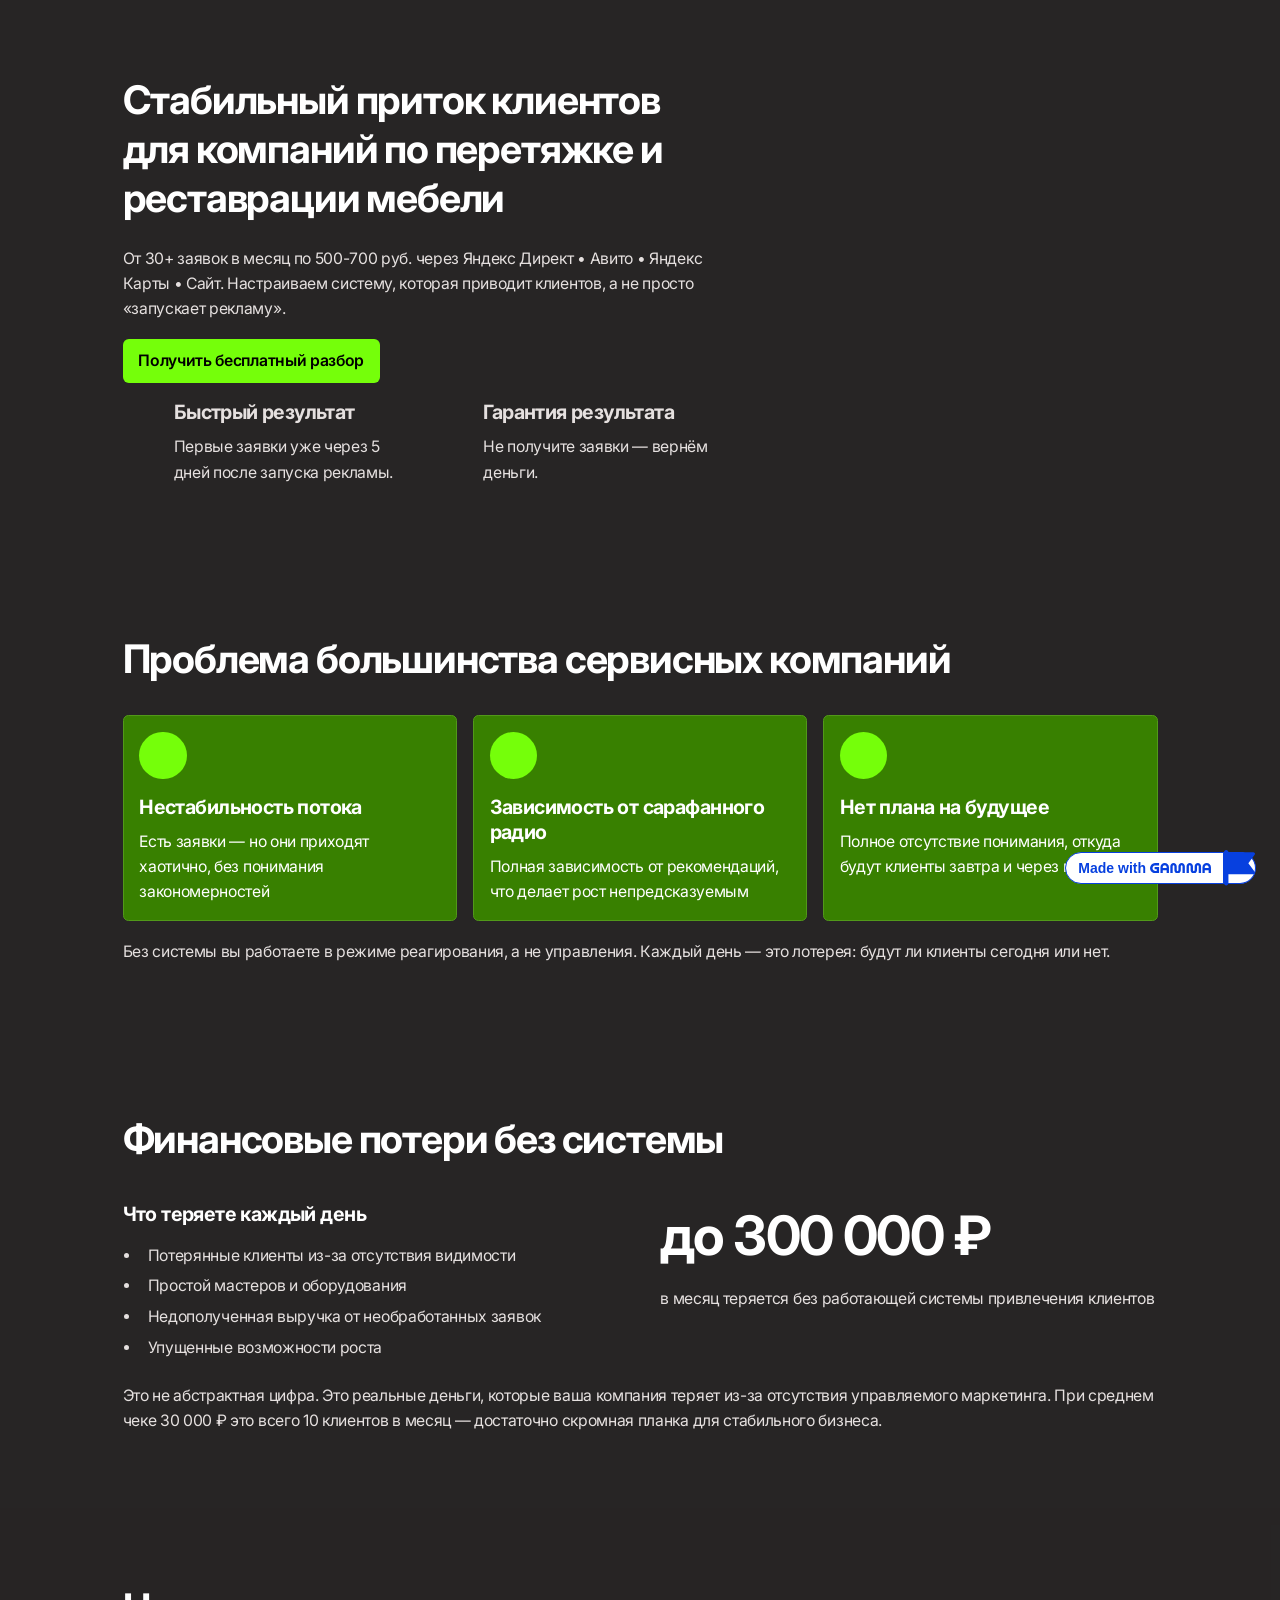
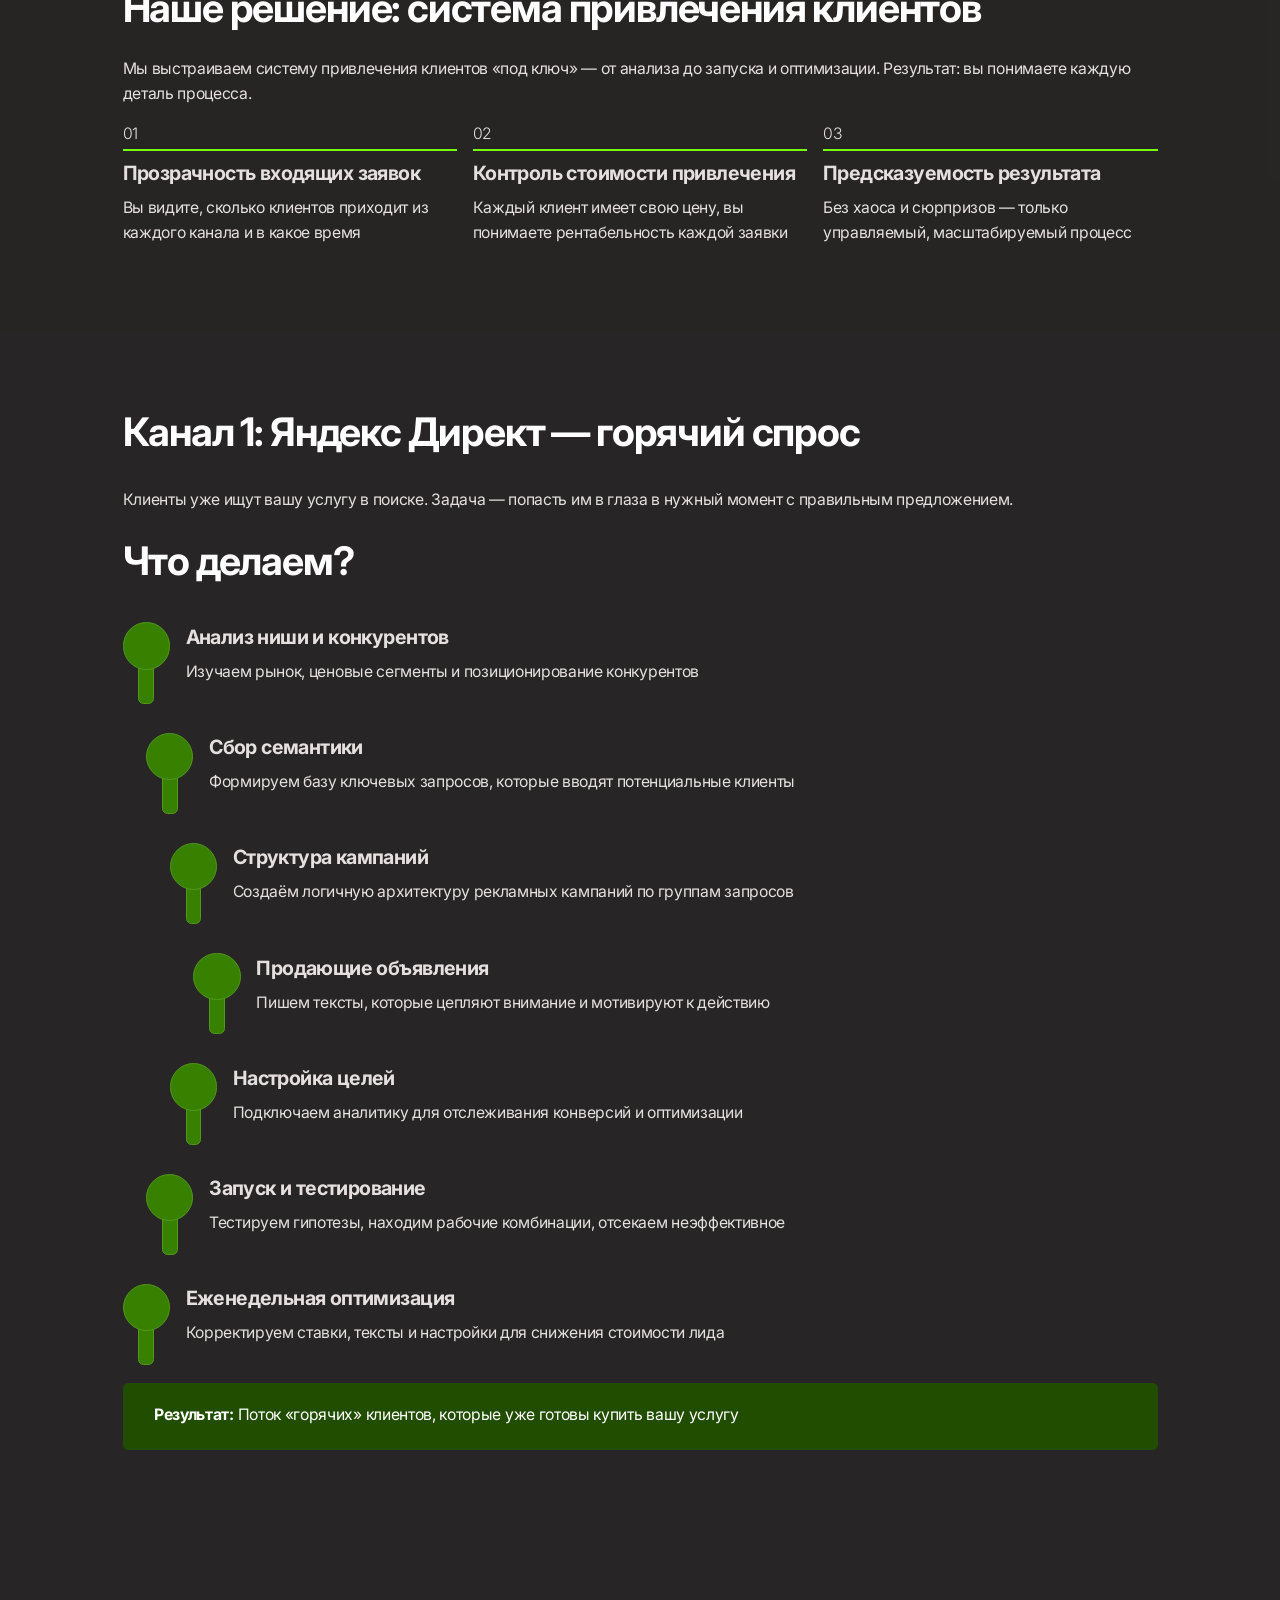
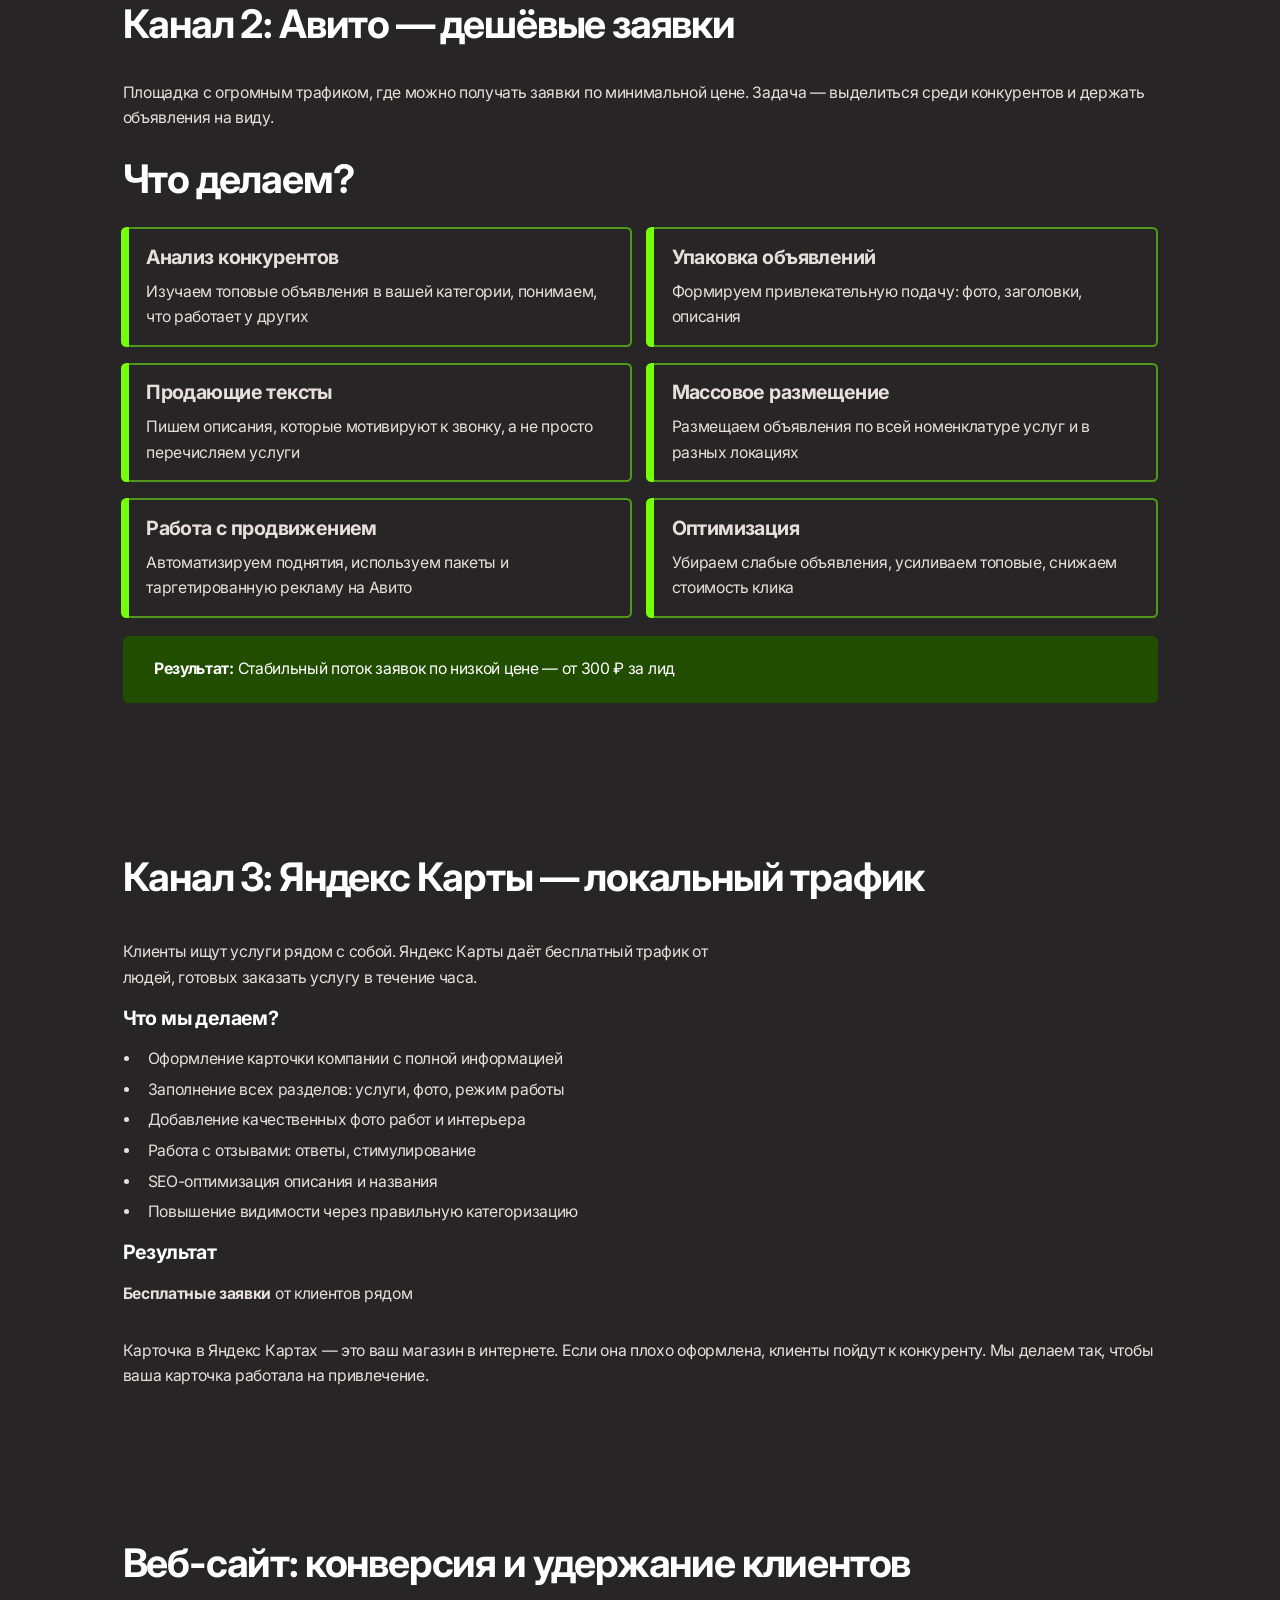
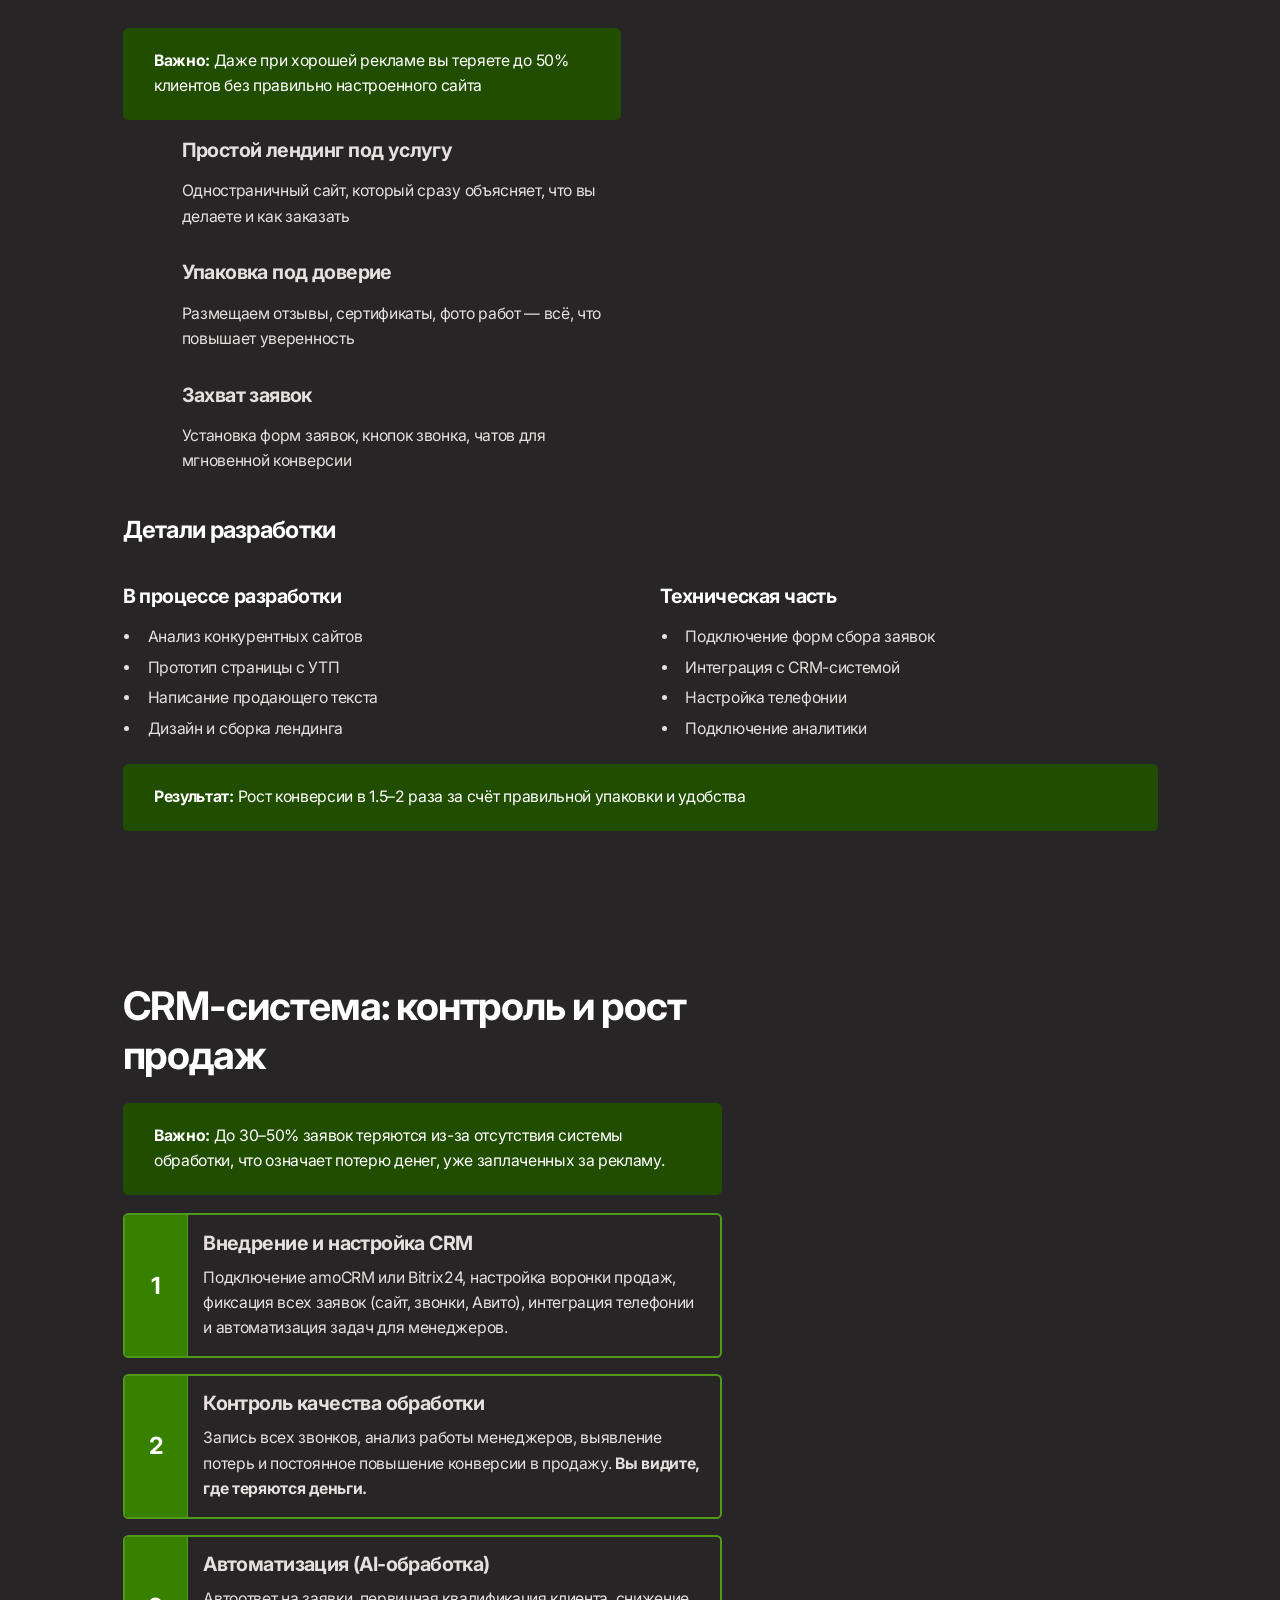
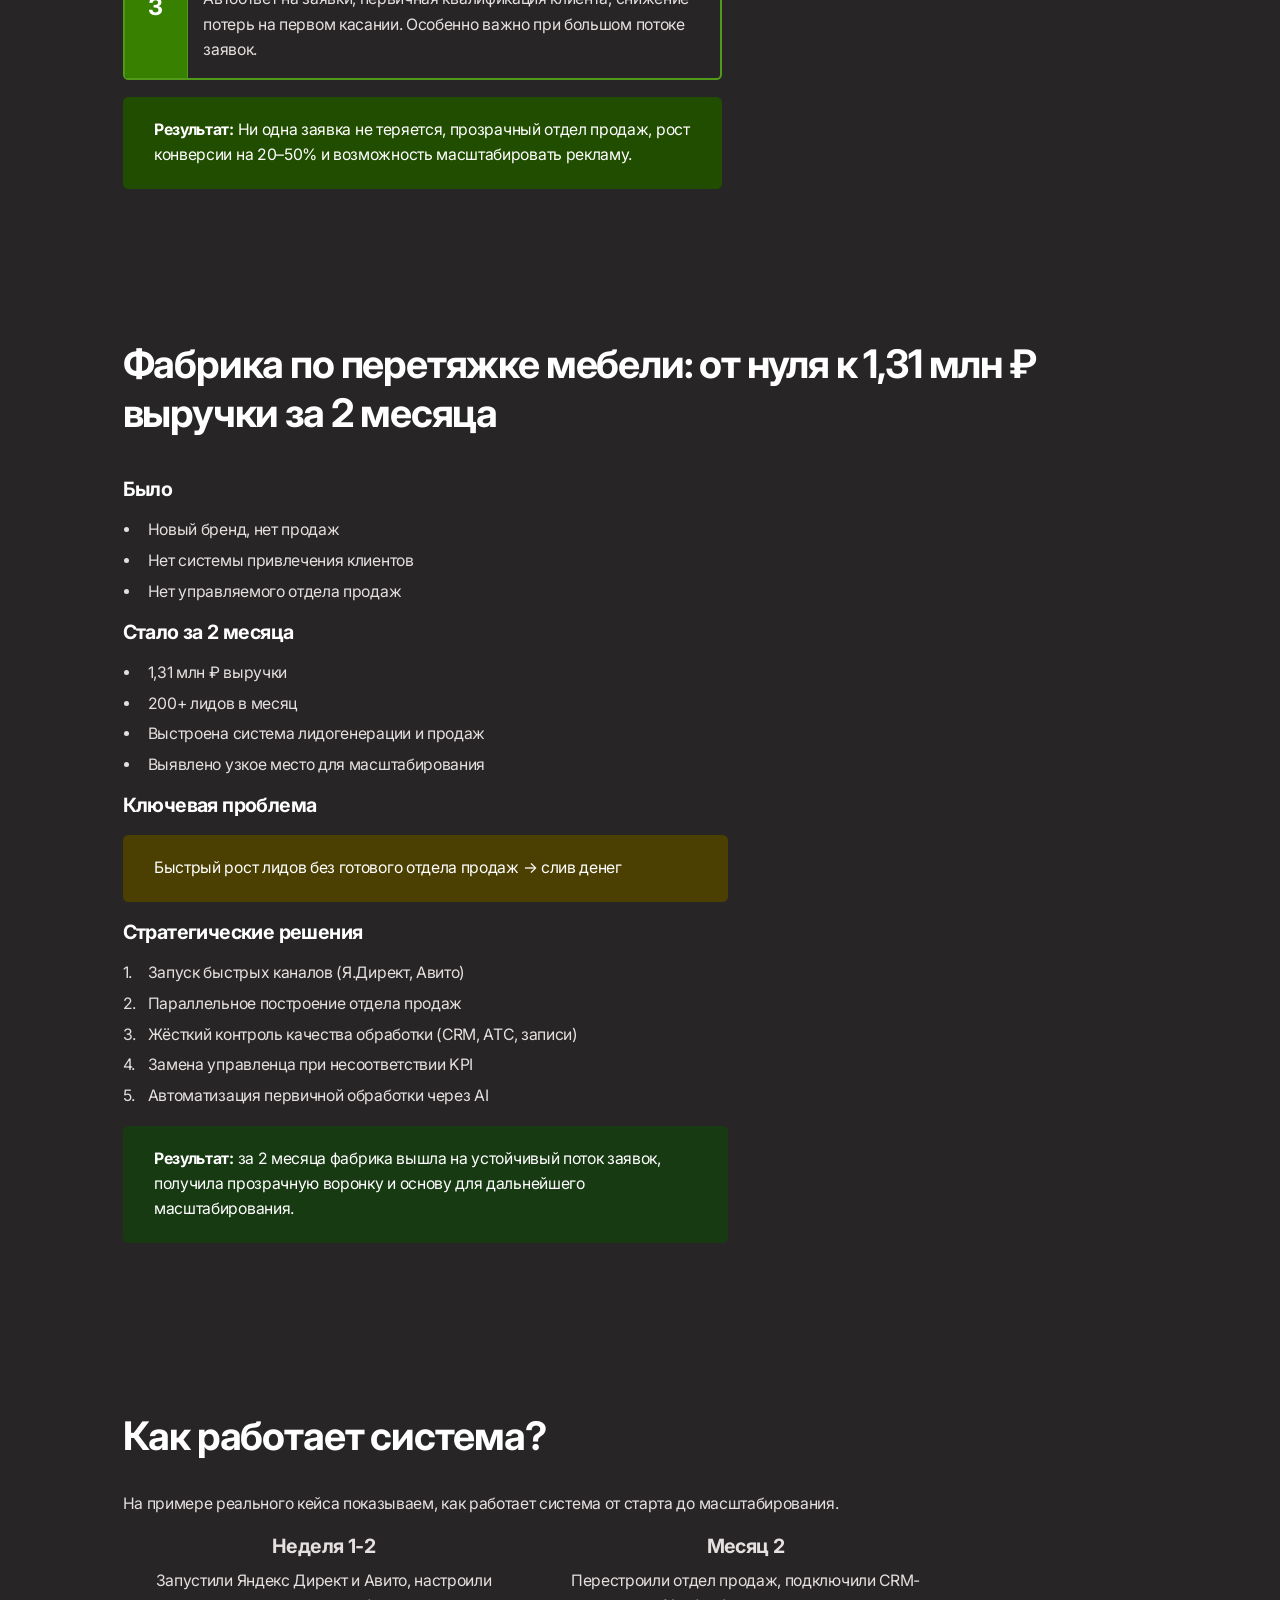
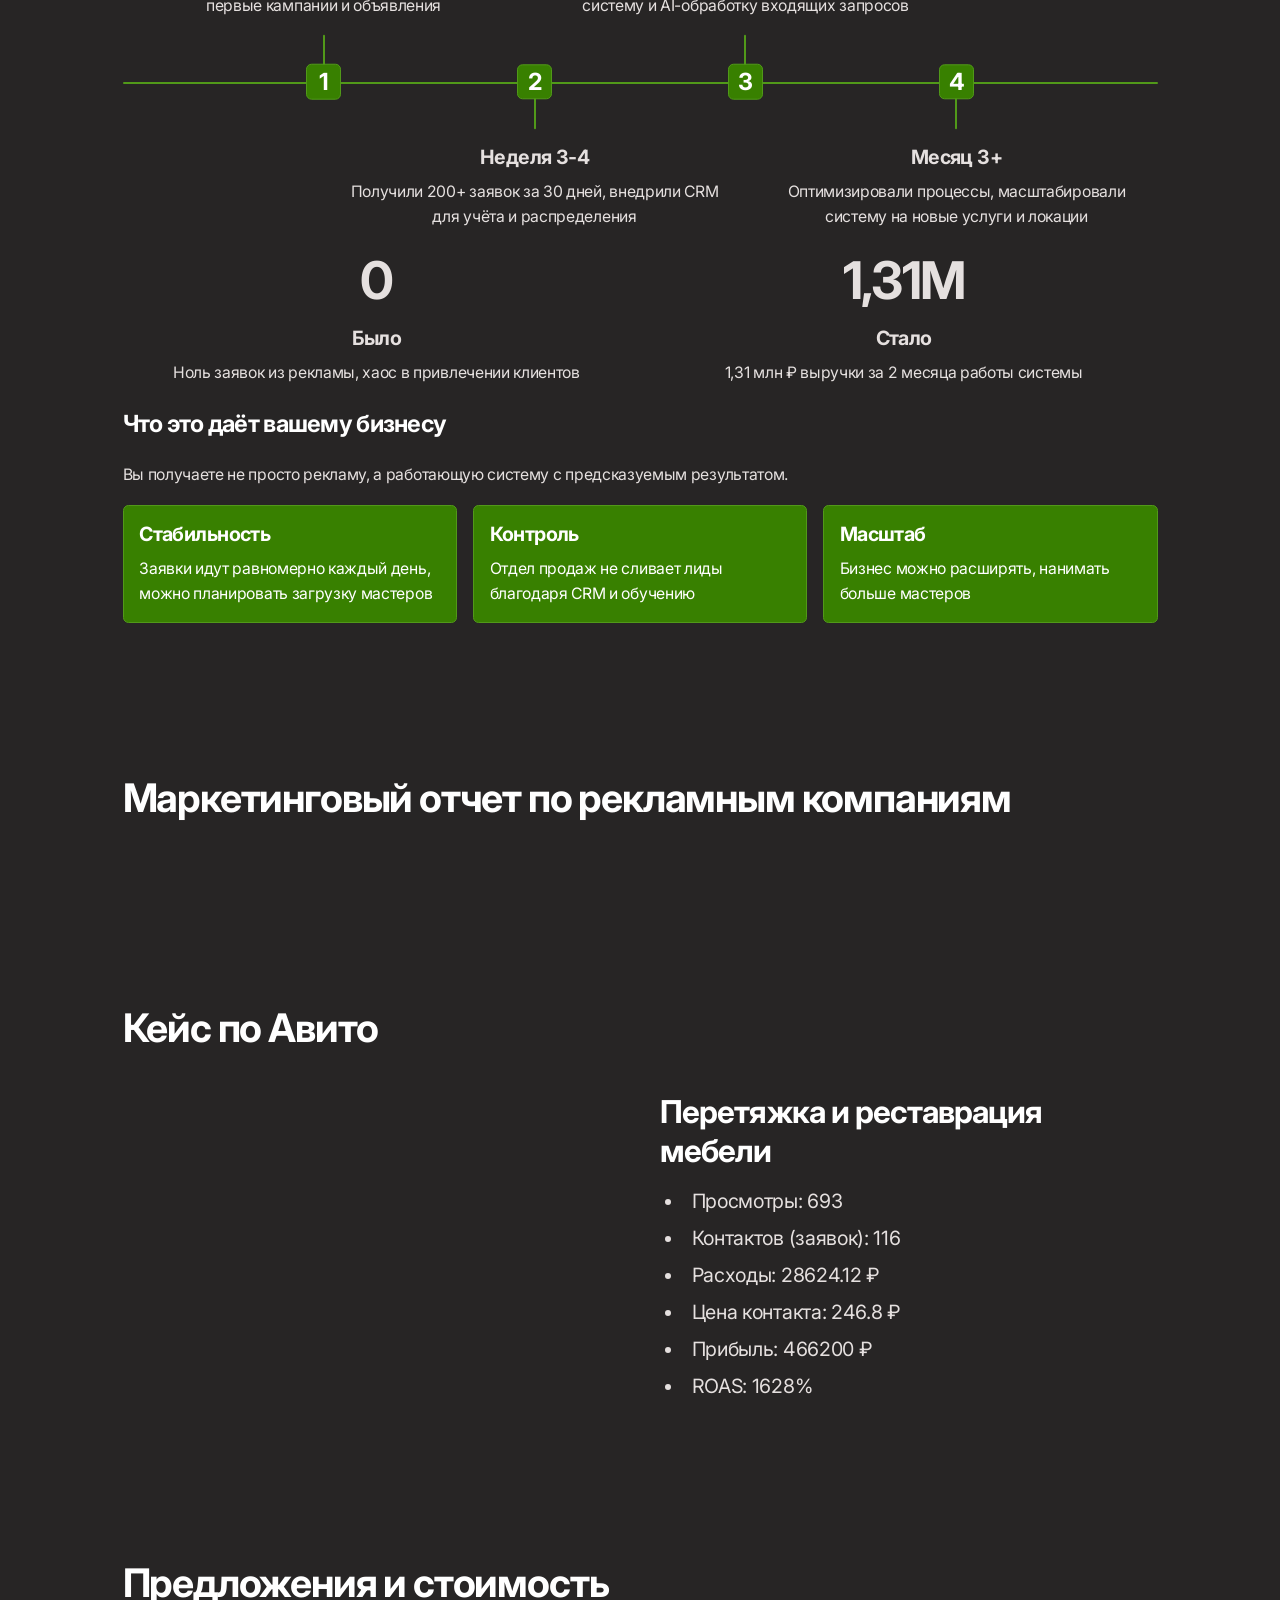
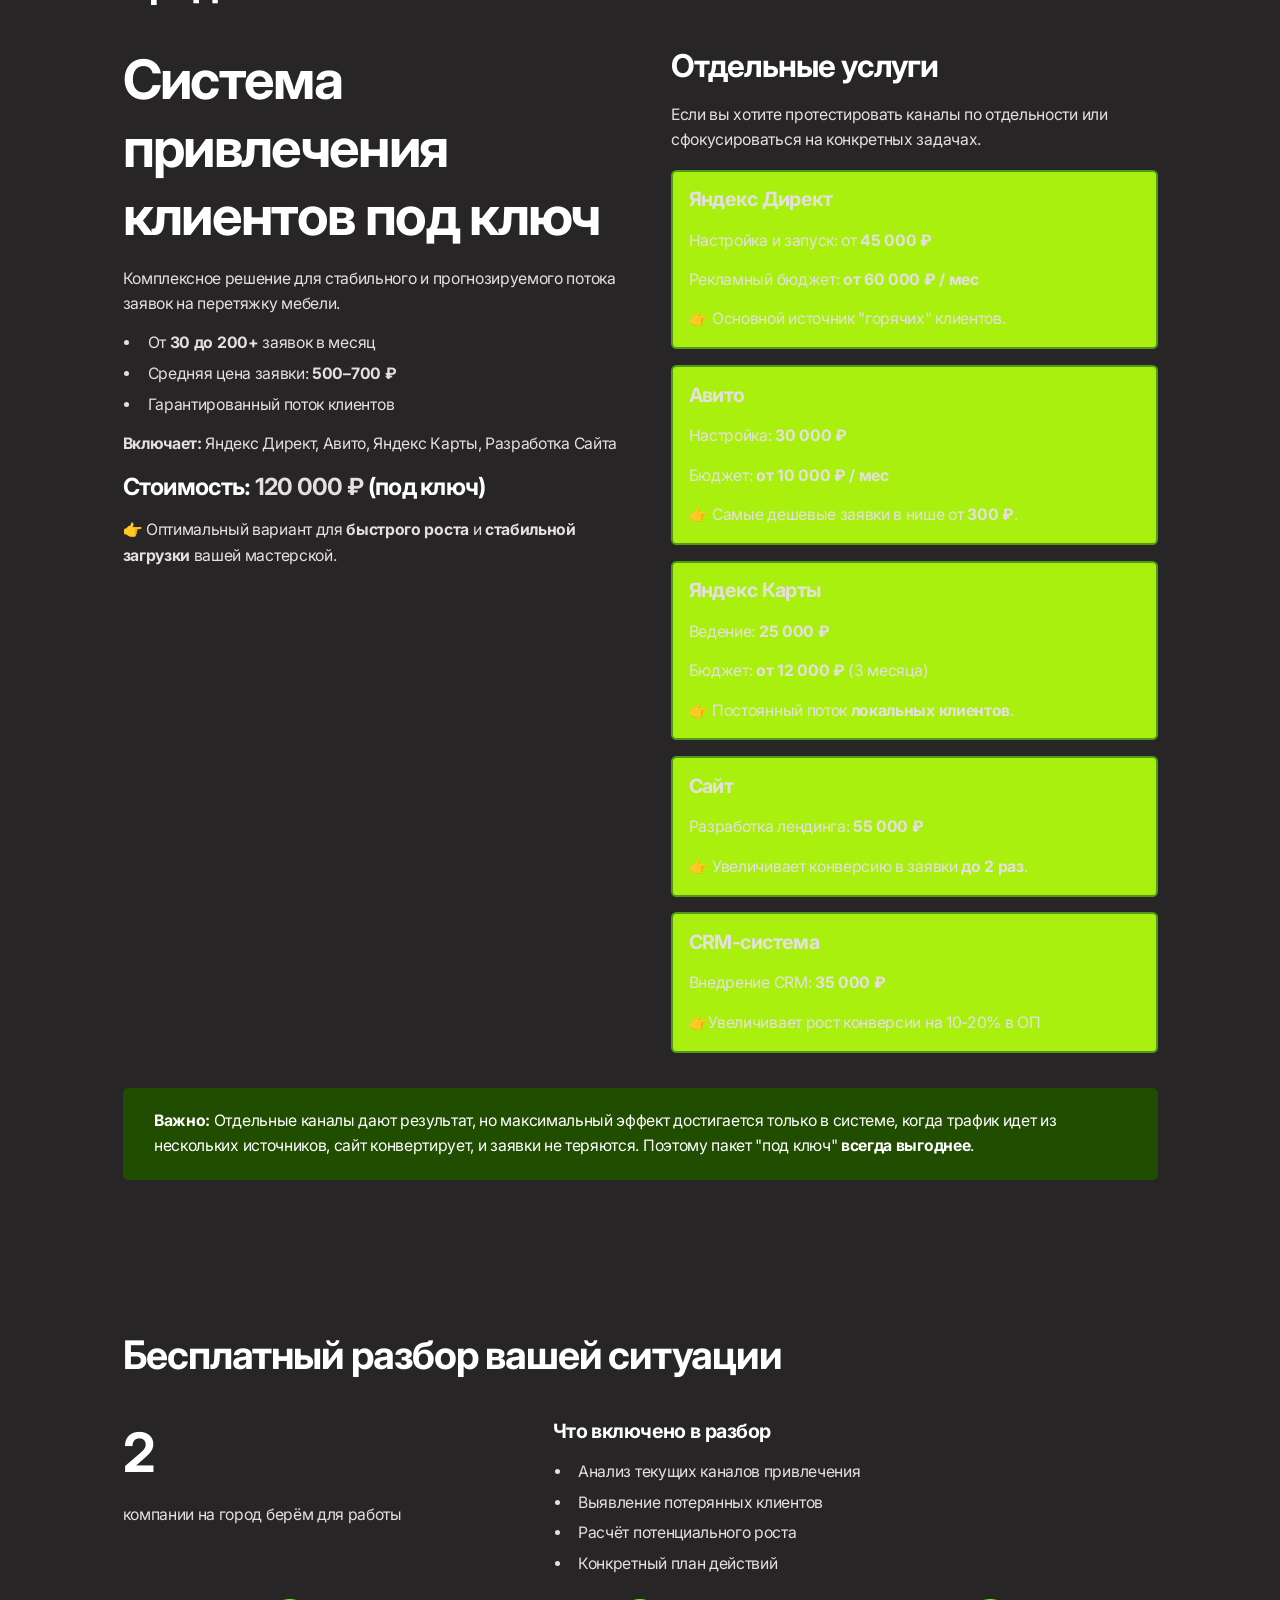
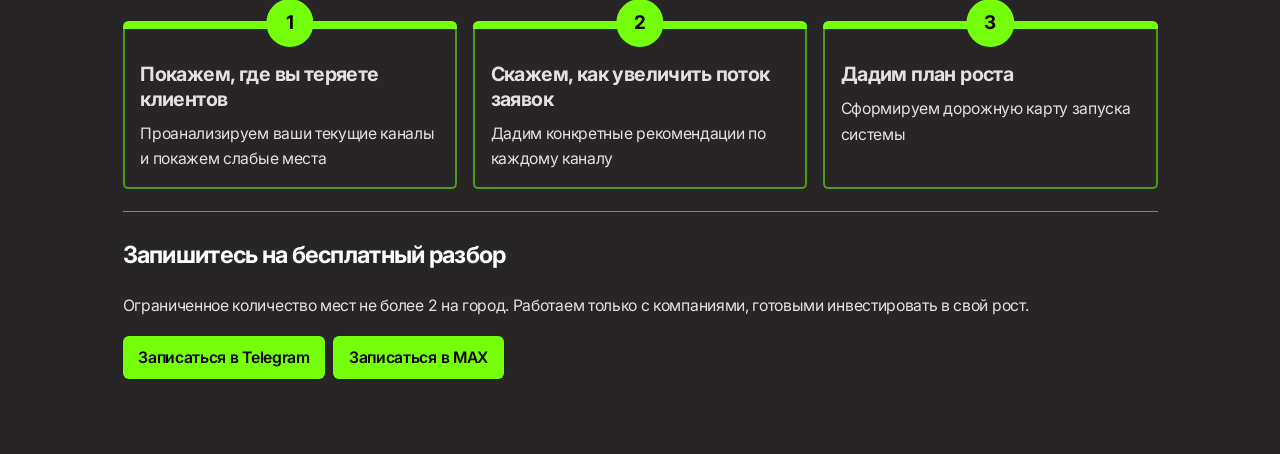
==== index.html @ 3a062ec2 "Add files via upload" ====
<!DOCTYPE html><html><head><meta charset="utf-8" data-next-head=""><meta name="viewport" content="width=device-width" data-next-head=""><title data-next-head="">Стабильный приток клиентов для компаний по перетяжке и реставрации мебели</title><meta name="robots" content="noindex, nofollow" data-next-head=""><meta content="От 30+ заявок в месяц по 500-700 руб. через Яндекс Директ • Авито • Яндекс Карты • Сайт. Настраиваем систему, которая приводит клиентов, а не просто «запускает рекламу».

Получить бесплатный разбор

Быстрый результат

Первые заявки уже через 5 дней после запуска рекламы.

Гарантия результата

Не пол" name="description" data-next-head=""><meta content="Стабильный приток клиентов для компаний по перетяжке и реставрации мебели" property="og:title" data-next-head=""><meta content="От 30+ заявок в месяц по 500-700 руб. через Яндекс Директ • Авито • Яндекс Карты • Сайт. Настраиваем систему, которая приводит клиентов, а не просто «запускает рекламу».

Получить бесплатный разбор

Быстрый результат

Первые заявки уже через 5 дней после запуска рекламы.

Гарантия результата

Не пол" property="og:description" data-next-head=""><meta content="https://assets.api.gamma.app/vgib5zy8xq94bbg/screenshots/uoea5d6twm24urt/imxhuw2kn0pflio/slide/f68YdSGiemuYaFqNO6pfi70VHMg" property="og:image" data-next-head=""><meta content="Стабильный приток клиентов для компаний по перетяжке и реставрации мебели" property="twitter:title" data-next-head=""><meta content="От 30+ заявок в месяц по 500-700 руб. через Яндекс Директ • Авито • Яндекс Карты • Сайт. Настраиваем систему, которая приводит клиентов, а не просто «запускает рекламу».

Получить бесплатный разбор

Быстрый результат

Первые заявки уже через 5 дней после запуска рекламы.

Гарантия результата

Не пол" property="twitter:description" data-next-head=""><meta content="https://assets.api.gamma.app/vgib5zy8xq94bbg/screenshots/uoea5d6twm24urt/imxhuw2kn0pflio/slide/f68YdSGiemuYaFqNO6pfi70VHMg" property="twitter:image" data-next-head=""><meta property="og:type" content="website" data-next-head=""><meta content="summary_large_image" name="twitter:card" data-next-head=""><link rel="preload" href="css/0e3wyoopgi0-6.css" as="style"><link rel="preload" href="css/0bgu2b-xkhb-r.css" as="style"><link rel="preload" href="css/11t_z7jeaoach.css" as="style"><link rel="preload" href="css/0e6eg~9q0~~nq.css" as="style"><link href="https://fonts.googleapis.com/css2?family=Inter:wght@100;200;300;400;500;600;700;800;900" rel="stylesheet" data-next-head=""><link rel="stylesheet" href="css/0e3wyoopgi0-6.css" data-n-g=""><link rel="stylesheet" href="css/0bgu2b-xkhb-r.css" data-n-p=""><link rel="stylesheet" href="css/11t_z7jeaoach.css" data-n-p=""><link rel="stylesheet" href="css/0e6eg~9q0~~nq.css" data-n-p=""><noscript data-n-css=""></noscript><script defer="" nomodule="" src="js/03~yq9q893hmn.js"></script><script src="js/0mbfhze49i8v-.js" defer=""></script><script src="js/0pf1rvjsu4v-q.js" defer=""></script><script src="js/0fyw-vqk1511z.js" defer=""></script><script src="js/0vi47sfzjanno.js" defer=""></script><script src="js/04l_j34ducy.g.js" defer=""></script><script src="js/0xhevhsbbro.9.js" defer=""></script><script src="js/04hur8320pb2j.js" defer=""></script><script src="js/12x9qhljuqn6h.js" defer=""></script><script src="js/0_ccf9~pi0u.v.js" defer=""></script><script src="js/0o9feeq3rmuq3.js" defer=""></script><script src="js/0pv6hbjaa7ye0.js" defer=""></script><script src="js/033cr10~7r4j_.js" defer=""></script><script src="js/turbopack-0_iihryrp4uzx.js" defer=""></script><script src="js/180zl5xvan29o.js" defer=""></script><script src="js/0mqhgk3494ppr.js" defer=""></script><script src="js/07dbz_b6s3e6h.js" defer=""></script><script src="js/16-7~20qd3c-k.js" defer=""></script><script src="js/09vxfncl-cly5.js" defer=""></script><script src="js/0e02bg7gojdez.js" defer=""></script><script src="js/0k7nffeb1jrc-.js" defer=""></script><script src="js/0matdy1r8z~bl.js" defer=""></script><script src="js/0v5xp~ldc6myg.js" defer=""></script><script src="js/turbopack-0hfwskrulwqqq.js" defer=""></script><script src="js/_buildManifest.js" defer=""></script><script src="js/_ssgManifest.js" defer=""></script><script src="js/_clientMiddlewareManifest.js" defer=""></script></head><body class="site-animations-bootstrap"><link rel="preload" as="image" href="https://imgproxy.gamma.app/resize/quality:80/resizing_type:fit/width:2000/https://cdn.gamma.app/vgib5zy8xq94bbg/generated-images/60pPnO57x0OZhTuN-5F9o.png"><link rel="preload" as="image" href="https://imgproxy.gamma.app/resize/quality:80/resizing_type:fit/width:2000/https://cdn.gamma.app/vgib5zy8xq94bbg/generated-images/yzq8zm8bYzggJaYRhIC1Z.png"><link rel="preload" as="image" href="https://imgproxy.gamma.app/resize/quality:80/resizing_type:fit/width:2000/https://cdn.gamma.app/vgib5zy8xq94bbg/generated-images/nzyTVWprnwrnmjjZ29OHg.png"><link rel="preload" as="image" href="https://imgproxy.gamma.app/resize/quality:80/resizing_type:fit/width:2000/https://cdn.gamma.app/vgib5zy8xq94bbg/7bdb07d3840c4d4cb43f6013cbdd92ce/original/Skrinshot-08-04-2026-183813.jpg"><link rel="preload" as="image" href="https://imgproxy.gamma.app/resize/quality:80/resizing_type:fit/width:2000/https://cdn.gamma.app/vgib5zy8xq94bbg/1c11d9a1137d4a9f8da084923d888e8b/original/_10-11-2025_170347.jpg"><div id="__next"><style data-emotion="css-global ykyar2">:host,:root,[data-theme]{--chakra-ring-inset:var(--chakra-empty,/*!*/ /*!*/);--chakra-ring-offset-width:0px;--chakra-ring-offset-color:#fff;--chakra-ring-color:rgba(66, 153, 225, 0.6);--chakra-ring-offset-shadow:0 0 #0000;--chakra-ring-shadow:0 0 #0000;--chakra-space-x-reverse:0;--chakra-space-y-reverse:0;--chakra-colors-transparent:transparent;--chakra-colors-current:currentColor;--chakra-colors-black:#000000;--chakra-colors-white:#ffffff;--chakra-colors-whiteAlpha-50:rgba(255, 255, 255, 0.04);--chakra-colors-whiteAlpha-100:rgba(255, 255, 255, 0.06);--chakra-colors-whiteAlpha-200:rgba(255, 255, 255, 0.08);--chakra-colors-whiteAlpha-300:rgba(255, 255, 255, 0.16);--chakra-colors-whiteAlpha-400:rgba(255, 255, 255, 0.24);--chakra-colors-whiteAlpha-500:rgba(255, 255, 255, 0.36);--chakra-colors-whiteAlpha-600:rgba(255, 255, 255, 0.48);--chakra-colors-whiteAlpha-700:rgba(255, 255, 255, 0.64);--chakra-colors-whiteAlpha-800:rgba(255, 255, 255, 0.80);--chakra-colors-whiteAlpha-900:rgba(255, 255, 255, 0.92);--chakra-colors-blackAlpha-50:rgba(0, 0, 0, 0.04);--chakra-colors-blackAlpha-100:rgba(0, 0, 0, 0.06);--chakra-colors-blackAlpha-200:rgba(0, 0, 0, 0.08);--chakra-colors-blackAlpha-300:rgba(0, 0, 0, 0.16);--chakra-colors-blackAlpha-400:rgba(0, 0, 0, 0.24);--chakra-colors-blackAlpha-500:rgba(0, 0, 0, 0.36);--chakra-colors-blackAlpha-600:rgba(0, 0, 0, 0.48);--chakra-colors-blackAlpha-700:rgba(0, 0, 0, 0.64);--chakra-colors-blackAlpha-800:rgba(0, 0, 0, 0.80);--chakra-colors-blackAlpha-900:rgba(0, 0, 0, 0.92);--chakra-colors-gray-50:#f5f5f6;--chakra-colors-gray-100:#ececed;--chakra-colors-gray-200:#dfdfe0;--chakra-colors-gray-300:#cacacb;--chakra-colors-gray-400:#aeaeb2;--chakra-colors-gray-500:#8b8b90;--chakra-colors-gray-600:#66666b;--chakra-colors-gray-700:#4d4d51;--chakra-colors-gray-800:#38383c;--chakra-colors-gray-900:#252527;--chakra-colors-gray-950:#131314;--chakra-colors-red-50:#fef2f2;--chakra-colors-red-100:#fee2e2;--chakra-colors-red-200:#fecaca;--chakra-colors-red-300:#fca5a5;--chakra-colors-red-400:#f87171;--chakra-colors-red-500:#ef4444;--chakra-colors-red-600:#dc2626;--chakra-colors-red-700:#b91c1c;--chakra-colors-red-800:#991b1b;--chakra-colors-red-900:#751d1d;--chakra-colors-red-950:#450a0a;--chakra-colors-orange-50:#fff6ec;--chakra-colors-orange-100:#ffecd3;--chakra-colors-orange-200:#ffd4a5;--chakra-colors-orange-300:#ffb66d;--chakra-colors-orange-400:#ff8b32;--chakra-colors-orange-500:#ff6a0a;--chakra-colors-orange-600:#ff5000;--chakra-colors-orange-700:#cc3702;--chakra-colors-orange-800:#a12c0b;--chakra-colors-orange-900:#82270c;--chakra-colors-orange-950:#461004;--chakra-colors-yellow-50:#fffbeb;--chakra-colors-yellow-100:#fff3c6;--chakra-colors-yellow-200:#ffeba2;--chakra-colors-yellow-300:#ffd55e;--chakra-colors-yellow-400:#fec500;--chakra-colors-yellow-500:#f4b603;--chakra-colors-yellow-600:#da9c05;--chakra-colors-yellow-700:#b47300;--chakra-colors-yellow-800:#9b5500;--chakra-colors-yellow-900:#77390a;--chakra-colors-yellow-950:#441c00;--chakra-colors-green-50:#f2fcf1;--chakra-colors-green-100:#e2f7e1;--chakra-colors-green-200:#c4eec4;--chakra-colors-green-300:#96e096;--chakra-colors-green-400:#60c860;--chakra-colors-green-500:#3caa3c;--chakra-colors-green-600:#2c8c2c;--chakra-colors-green-700:#266d28;--chakra-colors-green-800:#1a561c;--chakra-colors-green-900:#1c481d;--chakra-colors-green-950:#082b09;--chakra-colors-teal-50:#eefffd;--chakra-colors-teal-100:#e0fdf9;--chakra-colors-teal-200:#b6fff6;--chakra-colors-teal-300:#7af9ef;--chakra-colors-teal-400:#32e5e1;--chakra-colors-teal-500:#04c8c6;--chakra-colors-teal-600:#009ea4;--chakra-colors-teal-700:#027e83;--chakra-colors-teal-800:#086267;--chakra-colors-teal-900:#0c5155;--chakra-colors-teal-950:#002f34;--chakra-colors-blue-50:#ebf3fe;--chakra-colors-blue-100:#d0e6fe;--chakra-colors-blue-200:#aad5fe;--chakra-colors-blue-300:#84c1fa;--chakra-colors-blue-400:#63acf7;--chakra-colors-blue-500:#2c88f7;--chakra-colors-blue-600:#0858f7;--chakra-colors-blue-700:#0740df;--chakra-colors-blue-800:#0540ad;--chakra-colors-blue-900:#0b2e79;--chakra-colors-blue-950:#002253;--chakra-colors-cyan-50:#eefffd;--chakra-colors-cyan-100:#e0fdf9;--chakra-colors-cyan-200:#b6fff6;--chakra-colors-cyan-300:#7af9ef;--chakra-colors-cyan-400:#32e5e1;--chakra-colors-cyan-500:#04c8c6;--chakra-colors-cyan-600:#009ea4;--chakra-colors-cyan-700:#027e83;--chakra-colors-cyan-800:#086267;--chakra-colors-cyan-900:#0c5155;--chakra-colors-cyan-950:#002f34;--chakra-colors-purple-50:#f8f6ff;--chakra-colors-purple-100:#f2ecff;--chakra-colors-purple-200:#e1d5ff;--chakra-colors-purple-300:#d0b9ff;--chakra-colors-purple-400:#bd97fd;--chakra-colors-purple-500:#b179fb;--chakra-colors-purple-600:#9044eb;--chakra-colors-purple-700:#8131dc;--chakra-colors-purple-800:#6623ad;--chakra-colors-purple-900:#511c87;--chakra-colors-purple-950:#350764;--chakra-colors-pink-50:#fff4fe;--chakra-colors-pink-100:#fee9fb;--chakra-colors-pink-200:#fdd1f8;--chakra-colors-pink-300:#faadee;--chakra-colors-pink-400:#f578de;--chakra-colors-pink-500:#ea4bcd;--chakra-colors-pink-600:#d62cad;--chakra-colors-pink-700:#b50084;--chakra-colors-pink-800:#920063;--chakra-colors-pink-900:#6e0d46;--chakra-colors-pink-950:#50072a;--chakra-colors-gradient-light:linear-gradient(180deg, #FFFFFF 0%, #FCF9F5 100%);--chakra-colors-gradient-dark:linear-gradient(180deg, #3c3838 0%, #272525 100%);--chakra-colors-gradient-blue-to-purple:linear-gradient(91.78deg, #3300D9 1.24%, #9D20C9 73.37%, #DF7A6C 166.1%);--chakra-colors-gradient-blue-to-orange:linear-gradient(92.91deg, #3300D9 2.18%, #9D20C9 44.94%, #DF7A6C 99.91%);--chakra-colors-gradient-secondary-light:linear-gradient(120deg, var(--chakra-colors-sky-100) 0%, var(--chakra-colors-deepocean-200) 100%);--chakra-colors-gradient-secondary-dark:linear-gradient(180deg, var(--chakra-colors-deepocean-950) 7.49%, var(--chakra-colors-sky-800) 57.5%, var(--chakra-colors-sky-300) 100%);--chakra-colors-gradient-brand-bg:linear-gradient(96deg, var(--chakra-colors-deepocean-950) 7%,  var(--chakra-colors-deepocean-900) 21%,  var(--chakra-colors-deepocean-800) 46%,  var(--chakra-colors-sky-300) 100%);--chakra-colors-gradient-brand-text:linear-gradient(96deg, var(--chakra-colors-deepocean-950) 7%, var(--chakra-colors-deepocean-800) 46%, var(--chakra-colors-deepocean-300) 100%);--chakra-colors-gradient-sky:linear-gradient(0deg, #FFFFFF 4%, #AFE7FC 48%, #A8D1FF 71%, #CDDAFA 85%, #FFFBF2 100%);--chakra-colors-gradient-aurora-seafoam:radial-gradient(at 40% 20%, var(--chakra-colors-aurora-300) 0px, transparent 50%),radial-gradient(at 80% 0%, var(--chakra-colors-seafoam-300) 0px, transparent 50%),radial-gradient(at 0% 50%, var(--chakra-colors-seafoam-200) 0px, transparent 50%),radial-gradient(at 80% 50%, var(--chakra-colors-deepocean-200) 0px, transparent 50%),radial-gradient(at 0% 100%, var(--chakra-colors-aurora-300) 0px, transparent 50%),radial-gradient(at 80% 100%, var(--chakra-colors-evergreen-200) 0px, transparent 50%),radial-gradient(at 0% 0%, var(--chakra-colors-sky-300) 0px, transparent 50%);--chakra-colors-gradient-prism:radial-gradient(100% 300% at 4% 0%, var(--chakra-colors-bordeaux-800) 0%, var(--chakra-colors-flamingo-400) 43%, var(--chakra-colors-lake-500) 100%);--chakra-colors-elevation-1:#1a1b1d;--chakra-colors-elevation-2:#1d1f22;--chakra-colors-elevation-3:#212327;--chakra-colors-elevation-4:#2f3339;--chakra-colors-elevation-5:#3d444c;--chakra-colors-elevation-6:#515c68;--chakra-colors-moonbeam-50:#faf9f5;--chakra-colors-moonbeam-100:#f1eee3;--chakra-colors-moonbeam-200:#e2dcc6;--chakra-colors-moonbeam-300:#cfc4a2;--chakra-colors-moonbeam-400:#bba77c;--chakra-colors-moonbeam-500:#ad9362;--chakra-colors-moonbeam-600:#a08156;--chakra-colors-moonbeam-700:#856949;--chakra-colors-moonbeam-800:#6d563f;--chakra-colors-moonbeam-900:#594735;--chakra-colors-moonbeam-950:#2f241b;--chakra-colors-spacedust-50:#f2f1ef;--chakra-colors-spacedust-100:#eceae8;--chakra-colors-spacedust-200:#d8d5d0;--chakra-colors-spacedust-300:#c0bbb1;--chakra-colors-spacedust-400:#a59d92;--chakra-colors-spacedust-500:#93887c;--chakra-colors-spacedust-600:#867970;--chakra-colors-spacedust-700:#70655e;--chakra-colors-spacedust-800:#5d544f;--chakra-colors-spacedust-900:#4c4542;--chakra-colors-spacedust-950:#282422;--chakra-colors-spacegray-50:#f7f7f7;--chakra-colors-spacegray-100:#ededed;--chakra-colors-spacegray-200:#dfdfdf;--chakra-colors-spacegray-300:#d1d1d1;--chakra-colors-spacegray-400:#adadad;--chakra-colors-spacegray-500:#999999;--chakra-colors-spacegray-600:#888888;--chakra-colors-spacegray-700:#7b7b7b;--chakra-colors-spacegray-800:#676767;--chakra-colors-spacegray-900:#545454;--chakra-colors-spacegray-950:#363636;--chakra-colors-steel-50:#f7f7f7;--chakra-colors-steel-100:#ededed;--chakra-colors-steel-200:#dededf;--chakra-colors-steel-300:#c7c7c9;--chakra-colors-steel-400:#acacae;--chakra-colors-steel-500:#9c9c9e;--chakra-colors-steel-600:#878789;--chakra-colors-steel-700:#79797c;--chakra-colors-steel-800:#666667;--chakra-colors-steel-900:#535355;--chakra-colors-steel-950:#353536;--chakra-colors-titanium-50:#f5f5f6;--chakra-colors-titanium-100:#ececed;--chakra-colors-titanium-200:#dfdfe0;--chakra-colors-titanium-300:#cacacb;--chakra-colors-titanium-400:#aeaeb2;--chakra-colors-titanium-500:#8b8b90;--chakra-colors-titanium-600:#66666b;--chakra-colors-titanium-700:#4d4d51;--chakra-colors-titanium-800:#38383c;--chakra-colors-titanium-900:#252527;--chakra-colors-titanium-950:#131314;--chakra-colors-tungsten-50:#f0f0f2;--chakra-colors-tungsten-100:#dadadb;--chakra-colors-tungsten-200:#b9b8bb;--chakra-colors-tungsten-300:#87878b;--chakra-colors-tungsten-400:#515153;--chakra-colors-tungsten-500:#363638;--chakra-colors-tungsten-600:#2e2e30;--chakra-colors-tungsten-700:#272729;--chakra-colors-tungsten-800:#222223;--chakra-colors-tungsten-900:#1d1d1e;--chakra-colors-tungsten-950:#131314;--chakra-colors-snowcap-50:#e8eefc;--chakra-colors-snowcap-100:#dbe5fe;--chakra-colors-snowcap-200:#bfd2fe;--chakra-colors-snowcap-300:#93b6fd;--chakra-colors-snowcap-400:#6090fa;--chakra-colors-snowcap-500:#3b68f6;--chakra-colors-snowcap-600:#2548eb;--chakra-colors-snowcap-700:#1d34d8;--chakra-colors-snowcap-800:#1e2caf;--chakra-colors-snowcap-900:#1e2b8a;--chakra-colors-snowcap-950:#171d54;--chakra-colors-glacier-50:#f0f4fd;--chakra-colors-glacier-100:#e8eefc;--chakra-colors-glacier-200:#cdd9f8;--chakra-colors-glacier-300:#afc0f2;--chakra-colors-glacier-400:#8f9eea;--chakra-colors-glacier-500:#737ee1;--chakra-colors-glacier-600:#585ad3;--chakra-colors-glacier-700:#4949b9;--chakra-colors-glacier-800:#3d3e96;--chakra-colors-glacier-900:#383b77;--chakra-colors-glacier-950:#212245;--chakra-colors-raindrop-50:#eef3ff;--chakra-colors-raindrop-100:#dee7ff;--chakra-colors-raindrop-200:#c7d5fe;--chakra-colors-raindrop-300:#a5b8fc;--chakra-colors-raindrop-400:#8192f8;--chakra-colors-raindrop-500:#636df1;--chakra-colors-raindrop-600:#4846e5;--chakra-colors-raindrop-700:#3c38ca;--chakra-colors-raindrop-800:#3230a3;--chakra-colors-raindrop-900:#2e2f81;--chakra-colors-raindrop-950:#1c1b4b;--chakra-colors-periwinkle-50:#eff4fe;--chakra-colors-periwinkle-100:#e2eafd;--chakra-colors-periwinkle-200:#cddafa;--chakra-colors-periwinkle-300:#acbef5;--chakra-colors-periwinkle-400:#8a9cef;--chakra-colors-periwinkle-500:#6e7be6;--chakra-colors-periwinkle-600:#5256d9;--chakra-colors-periwinkle-700:#4345bf;--chakra-colors-periwinkle-800:#393c9a;--chakra-colors-periwinkle-900:#34377b;--chakra-colors-periwinkle-950:#1f2147;--chakra-colors-puddle-50:#eff7ff;--chakra-colors-puddle-100:#daedff;--chakra-colors-puddle-200:#a8d5ff;--chakra-colors-puddle-300:#91cdff;--chakra-colors-puddle-400:#5eb1fc;--chakra-colors-puddle-500:#388ff9;--chakra-colors-puddle-600:#2271ee;--chakra-colors-puddle-700:#1a5bdb;--chakra-colors-puddle-800:#1c4ab1;--chakra-colors-puddle-900:#1c418c;--chakra-colors-puddle-950:#162955;--chakra-colors-lake-50:#f1f6fd;--chakra-colors-lake-100:#dfecfa;--chakra-colors-lake-200:#c6ddf7;--chakra-colors-lake-300:#9ec8f2;--chakra-colors-lake-400:#70aaea;--chakra-colors-lake-500:#4986e1;--chakra-colors-lake-600:#3a6ed6;--chakra-colors-lake-700:#315bc4;--chakra-colors-lake-800:#2e4a9f;--chakra-colors-lake-900:#2a427e;--chakra-colors-lake-950:#1e2a4d;--chakra-colors-ultramarine-50:#eff8ff;--chakra-colors-ultramarine-100:#daefff;--chakra-colors-ultramarine-200:#bee4ff;--chakra-colors-ultramarine-300:#91d3ff;--chakra-colors-ultramarine-400:#5dbafd;--chakra-colors-ultramarine-500:#379bfa;--chakra-colors-ultramarine-600:#217cef;--chakra-colors-ultramarine-700:#1862d4;--chakra-colors-ultramarine-800:#1b52b2;--chakra-colors-ultramarine-900:#1c488c;--chakra-colors-ultramarine-950:#162c55;--chakra-colors-deepocean-50:#ebf3fe;--chakra-colors-deepocean-100:#d0e6fe;--chakra-colors-deepocean-200:#aad5fe;--chakra-colors-deepocean-300:#84c1fa;--chakra-colors-deepocean-400:#63acf7;--chakra-colors-deepocean-500:#2c88f7;--chakra-colors-deepocean-600:#0858f7;--chakra-colors-deepocean-700:#0740df;--chakra-colors-deepocean-800:#0540ad;--chakra-colors-deepocean-900:#0b2e79;--chakra-colors-deepocean-950:#002253;--chakra-colors-deepspace-50:#eef6ff;--chakra-colors-deepspace-100:#dcedff;--chakra-colors-deepspace-200:#b2dbff;--chakra-colors-deepspace-300:#6dbfff;--chakra-colors-deepspace-400:#209fff;--chakra-colors-deepspace-500:#0082ff;--chakra-colors-deepspace-600:#0065df;--chakra-colors-deepspace-700:#004fb4;--chakra-colors-deepspace-800:#004495;--chakra-colors-deepspace-900:#00387a;--chakra-colors-deepspace-950:#000e21;--chakra-colors-bordeaux-50:#fdf2f9;--chakra-colors-bordeaux-100:#fce7f5;--chakra-colors-bordeaux-200:#fbcfec;--chakra-colors-bordeaux-300:#f9a8db;--chakra-colors-bordeaux-400:#f373c1;--chakra-colors-bordeaux-500:#eb49a7;--chakra-colors-bordeaux-600:#da2887;--chakra-colors-bordeaux-700:#bd196c;--chakra-colors-bordeaux-800:#921653;--chakra-colors-bordeaux-900:#83184d;--chakra-colors-bordeaux-950:#50072a;--chakra-colors-flamingo-50:#fff4fe;--chakra-colors-flamingo-100:#fee9fb;--chakra-colors-flamingo-200:#fdd1f8;--chakra-colors-flamingo-300:#faadee;--chakra-colors-flamingo-400:#f578de;--chakra-colors-flamingo-500:#ea4bcd;--chakra-colors-flamingo-600:#d62cad;--chakra-colors-flamingo-700:#b50084;--chakra-colors-flamingo-800:#920063;--chakra-colors-flamingo-900:#6e0d46;--chakra-colors-flamingo-950:#50072a;--chakra-colors-bonan-50:#fffbeb;--chakra-colors-bonan-100:#fff3c6;--chakra-colors-bonan-200:#ffeba2;--chakra-colors-bonan-300:#ffd55e;--chakra-colors-bonan-400:#fec500;--chakra-colors-bonan-500:#f4b603;--chakra-colors-bonan-600:#da9c05;--chakra-colors-bonan-700:#b47300;--chakra-colors-bonan-800:#9b5500;--chakra-colors-bonan-900:#77390a;--chakra-colors-bonan-950:#441c00;--chakra-colors-aurora-50:#f8f6ff;--chakra-colors-aurora-100:#f2ecff;--chakra-colors-aurora-200:#e1d5ff;--chakra-colors-aurora-300:#d0b9ff;--chakra-colors-aurora-400:#bd97fd;--chakra-colors-aurora-500:#b179fb;--chakra-colors-aurora-600:#9044eb;--chakra-colors-aurora-700:#8131dc;--chakra-colors-aurora-800:#6623ad;--chakra-colors-aurora-900:#511c87;--chakra-colors-aurora-950:#350764;--chakra-colors-seafoam-50:#eefffd;--chakra-colors-seafoam-100:#e0fdf9;--chakra-colors-seafoam-200:#b6fff6;--chakra-colors-seafoam-300:#7af9ef;--chakra-colors-seafoam-400:#32e5e1;--chakra-colors-seafoam-500:#04c8c6;--chakra-colors-seafoam-600:#009ea4;--chakra-colors-seafoam-700:#027e83;--chakra-colors-seafoam-800:#086267;--chakra-colors-seafoam-900:#0c5155;--chakra-colors-seafoam-950:#002f34;--chakra-colors-evergreen-50:#f2fcf1;--chakra-colors-evergreen-100:#e2f7e1;--chakra-colors-evergreen-200:#c4eec4;--chakra-colors-evergreen-300:#96e096;--chakra-colors-evergreen-400:#60c860;--chakra-colors-evergreen-500:#3caa3c;--chakra-colors-evergreen-600:#2c8c2c;--chakra-colors-evergreen-700:#266d28;--chakra-colors-evergreen-800:#1a561c;--chakra-colors-evergreen-900:#1c481d;--chakra-colors-evergreen-950:#082b09;--chakra-colors-rocketfire-50:#fff6ec;--chakra-colors-rocketfire-100:#ffecd3;--chakra-colors-rocketfire-200:#ffd4a5;--chakra-colors-rocketfire-300:#ffb66d;--chakra-colors-rocketfire-400:#ff8b32;--chakra-colors-rocketfire-500:#ff6a0a;--chakra-colors-rocketfire-600:#ff5000;--chakra-colors-rocketfire-700:#cc3702;--chakra-colors-rocketfire-800:#a12c0b;--chakra-colors-rocketfire-900:#82270c;--chakra-colors-rocketfire-950:#461004;--chakra-colors-calamity-50:#fef2f2;--chakra-colors-calamity-100:#fee2e2;--chakra-colors-calamity-200:#fecaca;--chakra-colors-calamity-300:#fca5a5;--chakra-colors-calamity-400:#f87171;--chakra-colors-calamity-500:#ef4444;--chakra-colors-calamity-600:#dc2626;--chakra-colors-calamity-700:#b91c1c;--chakra-colors-calamity-800:#991b1b;--chakra-colors-calamity-900:#751d1d;--chakra-colors-calamity-950:#450a0a;--chakra-colors-trueblue-50:#ebf3fe;--chakra-colors-trueblue-100:#d0e6fe;--chakra-colors-trueblue-200:#aad5fe;--chakra-colors-trueblue-300:#84c1fa;--chakra-colors-trueblue-400:#63acf7;--chakra-colors-trueblue-500:#2c88f7;--chakra-colors-trueblue-600:#0858f7;--chakra-colors-trueblue-700:#0740df;--chakra-colors-trueblue-800:#0540ad;--chakra-colors-trueblue-900:#0b2e79;--chakra-colors-trueblue-950:#002253;--chakra-colors-sky-50:#ebf3fe;--chakra-colors-sky-100:#d0e6fe;--chakra-colors-sky-200:#aad5fe;--chakra-colors-sky-300:#84c1fa;--chakra-colors-sky-400:#63acf7;--chakra-colors-sky-500:#2c88f7;--chakra-colors-sky-600:#0858f7;--chakra-colors-sky-700:#0740df;--chakra-colors-sky-800:#0540ad;--chakra-colors-sky-900:#0b2e79;--chakra-colors-sky-950:#002253;--chakra-borders-none:0;--chakra-borders-1px:1px solid;--chakra-borders-2px:2px solid;--chakra-borders-4px:4px solid;--chakra-borders-8px:8px solid;--chakra-fonts-heading:'ESBuild',sans-serif;--chakra-fonts-body:'PPMori',sans-serif;--chakra-fonts-mono:SFMono-Regular,Menlo,Monaco,Consolas,"Liberation Mono","Courier New",monospace;--chakra-fontSizes-3xs:0.45rem;--chakra-fontSizes-2xs:0.625rem;--chakra-fontSizes-xs:0.75rem;--chakra-fontSizes-sm:0.875rem;--chakra-fontSizes-md:1rem;--chakra-fontSizes-lg:1.125rem;--chakra-fontSizes-xl:1.25rem;--chakra-fontSizes-2xl:1.5rem;--chakra-fontSizes-3xl:1.875rem;--chakra-fontSizes-4xl:2.25rem;--chakra-fontSizes-5xl:3rem;--chakra-fontSizes-6xl:3.75rem;--chakra-fontSizes-7xl:4.5rem;--chakra-fontSizes-8xl:6rem;--chakra-fontSizes-9xl:8rem;--chakra-fontSizes-xxs:11px;--chakra-fontWeights-hairline:100;--chakra-fontWeights-thin:200;--chakra-fontWeights-light:300;--chakra-fontWeights-normal:400;--chakra-fontWeights-medium:500;--chakra-fontWeights-semibold:600;--chakra-fontWeights-bold:700;--chakra-fontWeights-extrabold:800;--chakra-fontWeights-black:900;--chakra-letterSpacings-tighter:-0.05em;--chakra-letterSpacings-tight:-0.025em;--chakra-letterSpacings-normal:0;--chakra-letterSpacings-wide:0.025em;--chakra-letterSpacings-wider:0.05em;--chakra-letterSpacings-widest:0.1em;--chakra-lineHeights-3:.75rem;--chakra-lineHeights-4:1rem;--chakra-lineHeights-5:1.25rem;--chakra-lineHeights-6:1.5rem;--chakra-lineHeights-7:1.75rem;--chakra-lineHeights-8:2rem;--chakra-lineHeights-9:2.25rem;--chakra-lineHeights-10:2.5rem;--chakra-lineHeights-normal:normal;--chakra-lineHeights-none:1;--chakra-lineHeights-shorter:1.25;--chakra-lineHeights-short:1.375;--chakra-lineHeights-base:1.5;--chakra-lineHeights-tall:1.625;--chakra-lineHeights-taller:2;--chakra-radii-none:0;--chakra-radii-sm:0.125rem;--chakra-radii-base:0.25rem;--chakra-radii-md:0.375rem;--chakra-radii-lg:0.5rem;--chakra-radii-xl:0.75rem;--chakra-radii-2xl:1rem;--chakra-radii-3xl:1.5rem;--chakra-radii-full:9999px;--chakra-space-1:0.25rem;--chakra-space-2:0.5rem;--chakra-space-3:0.75rem;--chakra-space-4:1rem;--chakra-space-5:1.25rem;--chakra-space-6:1.5rem;--chakra-space-7:1.75rem;--chakra-space-8:2rem;--chakra-space-9:2.25rem;--chakra-space-10:2.5rem;--chakra-space-12:3rem;--chakra-space-14:3.5rem;--chakra-space-16:4rem;--chakra-space-20:5rem;--chakra-space-24:6rem;--chakra-space-28:7rem;--chakra-space-32:8rem;--chakra-space-36:9rem;--chakra-space-40:10rem;--chakra-space-44:11rem;--chakra-space-48:12rem;--chakra-space-52:13rem;--chakra-space-56:14rem;--chakra-space-60:15rem;--chakra-space-64:16rem;--chakra-space-72:18rem;--chakra-space-80:20rem;--chakra-space-96:24rem;--chakra-space-px:1px;--chakra-space-0-5:0.125rem;--chakra-space-1-5:0.375rem;--chakra-space-2-5:0.625rem;--chakra-space-3-5:0.875rem;--chakra-shadows-xs:0 0 0 1px rgba(0, 0, 0, 0.05);--chakra-shadows-sm:0 1px 2px 0 rgba(0, 0, 0, 0.05);--chakra-shadows-base:0 1px 3px 0 rgba(0, 0, 0, 0.1),0 1px 2px 0 rgba(0, 0, 0, 0.06);--chakra-shadows-md:0 4px 6px -1px rgba(0, 0, 0, 0.1),0 2px 4px -1px rgba(0, 0, 0, 0.06);--chakra-shadows-lg:0 10px 15px -3px rgba(0, 0, 0, 0.1),0 4px 6px -2px rgba(0, 0, 0, 0.05);--chakra-shadows-xl:0 20px 25px -5px rgba(0, 0, 0, 0.1),0 10px 10px -5px rgba(0, 0, 0, 0.04);--chakra-shadows-2xl:0 25px 50px -12px rgba(0, 0, 0, 0.25);--chakra-shadows-outline:0 0 0 3px rgba(66, 153, 225, 0.6);--chakra-shadows-inner:inset 0 2px 4px 0 rgba(0,0,0,0.06);--chakra-shadows-none:none;--chakra-shadows-dark-lg:rgba(0, 0, 0, 0.1) 0px 0px 0px 1px,rgba(0, 0, 0, 0.2) 0px 5px 10px,rgba(0, 0, 0, 0.4) 0px 15px 40px;--chakra-sizes-1:0.25rem;--chakra-sizes-2:0.5rem;--chakra-sizes-3:0.75rem;--chakra-sizes-4:1rem;--chakra-sizes-5:1.25rem;--chakra-sizes-6:1.5rem;--chakra-sizes-7:1.75rem;--chakra-sizes-8:2rem;--chakra-sizes-9:2.25rem;--chakra-sizes-10:2.5rem;--chakra-sizes-12:3rem;--chakra-sizes-14:3.5rem;--chakra-sizes-16:4rem;--chakra-sizes-20:5rem;--chakra-sizes-24:6rem;--chakra-sizes-28:7rem;--chakra-sizes-32:8rem;--chakra-sizes-36:9rem;--chakra-sizes-40:10rem;--chakra-sizes-44:11rem;--chakra-sizes-48:12rem;--chakra-sizes-52:13rem;--chakra-sizes-56:14rem;--chakra-sizes-60:15rem;--chakra-sizes-64:16rem;--chakra-sizes-72:18rem;--chakra-sizes-80:20rem;--chakra-sizes-96:24rem;--chakra-sizes-px:1px;--chakra-sizes-0-5:0.125rem;--chakra-sizes-1-5:0.375rem;--chakra-sizes-2-5:0.625rem;--chakra-sizes-3-5:0.875rem;--chakra-sizes-max:max-content;--chakra-sizes-min:min-content;--chakra-sizes-full:100%;--chakra-sizes-3xs:14rem;--chakra-sizes-2xs:16rem;--chakra-sizes-xs:20rem;--chakra-sizes-sm:24rem;--chakra-sizes-md:28rem;--chakra-sizes-lg:32rem;--chakra-sizes-xl:36rem;--chakra-sizes-2xl:42rem;--chakra-sizes-3xl:48rem;--chakra-sizes-4xl:56rem;--chakra-sizes-5xl:64rem;--chakra-sizes-6xl:72rem;--chakra-sizes-7xl:80rem;--chakra-sizes-8xl:90rem;--chakra-sizes-prose:60ch;--chakra-sizes-container-sm:640px;--chakra-sizes-container-md:768px;--chakra-sizes-container-lg:1024px;--chakra-sizes-container-xl:1280px;--chakra-zIndices-hide:-1;--chakra-zIndices-auto:auto;--chakra-zIndices-base:0;--chakra-zIndices-docked:10;--chakra-zIndices-dropdown:1600;--chakra-zIndices-sticky:1100;--chakra-zIndices-banner:1200;--chakra-zIndices-overlay:1300;--chakra-zIndices-modal:1800;--chakra-zIndices-popover:1500;--chakra-zIndices-skipLink:1600;--chakra-zIndices-toast:1700;--chakra-zIndices-tooltip:5600;--chakra-zIndices-modalPopover:1900;--chakra-transition-property-common:background-color,border-color,color,fill,stroke,opacity,box-shadow,transform;--chakra-transition-property-colors:background-color,border-color,color,fill,stroke;--chakra-transition-property-dimensions:width,height;--chakra-transition-property-position:left,right,top,bottom;--chakra-transition-property-background:background-color,background-image,background-position;--chakra-transition-easing-ease-in:cubic-bezier(0.4, 0, 1, 1);--chakra-transition-easing-ease-out:cubic-bezier(0, 0, 0.2, 1);--chakra-transition-easing-ease-in-out:cubic-bezier(0.4, 0, 0.2, 1);--chakra-transition-duration-ultra-fast:50ms;--chakra-transition-duration-faster:100ms;--chakra-transition-duration-fast:150ms;--chakra-transition-duration-normal:200ms;--chakra-transition-duration-slow:300ms;--chakra-transition-duration-slower:400ms;--chakra-transition-duration-ultra-slow:500ms;--chakra-blur-none:0;--chakra-blur-sm:4px;--chakra-blur-base:8px;--chakra-blur-md:12px;--chakra-blur-lg:16px;--chakra-blur-xl:24px;--chakra-blur-2xl:40px;--chakra-blur-3xl:64px;--chakra-breakpoints-base:0em;--chakra-breakpoints-sm:30em;--chakra-breakpoints-md:46em;--chakra-breakpoints-lg:62em;--chakra-breakpoints-xl:78em;--chakra-breakpoints-2xl:96em;--chakra-breakpoints-3xl:112em;--chakra-breakpoints-4xl:128em;}.chakra-ui-light :host:not([data-theme]),.chakra-ui-light :root:not([data-theme]),.chakra-ui-light [data-theme]:not([data-theme]),[data-theme=light] :host:not([data-theme]),[data-theme=light] :root:not([data-theme]),[data-theme=light] [data-theme]:not([data-theme]),:host[data-theme=light],:root[data-theme=light],[data-theme][data-theme=light]{--chakra-colors-chakra-body-text:var(--chakra-colors-gray-800);--chakra-colors-chakra-body-bg:var(--chakra-colors-white);--chakra-colors-chakra-border-color:var(--chakra-colors-gray-200);--chakra-colors-chakra-inverse-text:var(--chakra-colors-white);--chakra-colors-chakra-subtle-bg:var(--chakra-colors-gray-100);--chakra-colors-chakra-subtle-text:var(--chakra-colors-gray-600);--chakra-colors-chakra-placeholder-color:var(--chakra-colors-gray-500);}.chakra-ui-dark :host:not([data-theme]),.chakra-ui-dark :root:not([data-theme]),.chakra-ui-dark [data-theme]:not([data-theme]),[data-theme=dark] :host:not([data-theme]),[data-theme=dark] :root:not([data-theme]),[data-theme=dark] [data-theme]:not([data-theme]),:host[data-theme=dark],:root[data-theme=dark],[data-theme][data-theme=dark]{--chakra-colors-chakra-body-text:var(--chakra-colors-whiteAlpha-900);--chakra-colors-chakra-body-bg:var(--chakra-colors-gray-800);--chakra-colors-chakra-border-color:var(--chakra-colors-whiteAlpha-300);--chakra-colors-chakra-inverse-text:var(--chakra-colors-gray-800);--chakra-colors-chakra-subtle-bg:var(--chakra-colors-gray-700);--chakra-colors-chakra-subtle-text:var(--chakra-colors-gray-400);--chakra-colors-chakra-placeholder-color:var(--chakra-colors-whiteAlpha-400);}</style><style data-emotion="css-global fubdgu">html{line-height:1.5;-webkit-text-size-adjust:100%;font-family:system-ui,sans-serif;-webkit-font-smoothing:antialiased;text-rendering:optimizeLegibility;-moz-osx-font-smoothing:grayscale;touch-action:manipulation;}body{position:relative;min-height:100%;margin:0;font-feature-settings:"kern";}:where(*, *::before, *::after){border-width:0;border-style:solid;box-sizing:border-box;word-wrap:break-word;}main{display:block;}hr{border-top-width:1px;box-sizing:content-box;height:0;overflow:visible;}:where(pre, code, kbd,samp){font-family:SFMono-Regular,Menlo,Monaco,Consolas,monospace;font-size:1em;}a{background-color:transparent;color:inherit;-webkit-text-decoration:inherit;text-decoration:inherit;}abbr[title]{border-bottom:none;-webkit-text-decoration:underline;text-decoration:underline;-webkit-text-decoration:underline dotted;-webkit-text-decoration:underline dotted;text-decoration:underline dotted;}:where(b, strong){font-weight:bold;}small{font-size:80%;}:where(sub,sup){font-size:75%;line-height:0;position:relative;vertical-align:baseline;}sub{bottom:-0.25em;}sup{top:-0.5em;}img{border-style:none;}:where(button, input, optgroup, select, textarea){font-family:inherit;font-size:100%;line-height:1.15;margin:0;}:where(button, input){overflow:visible;}:where(button, select){text-transform:none;}:where(
          button::-moz-focus-inner,
          [type="button"]::-moz-focus-inner,
          [type="reset"]::-moz-focus-inner,
          [type="submit"]::-moz-focus-inner
        ){border-style:none;padding:0;}fieldset{padding:0.35em 0.75em 0.625em;}legend{box-sizing:border-box;color:inherit;display:table;max-width:100%;padding:0;white-space:normal;}progress{vertical-align:baseline;}textarea{overflow:auto;}:where([type="checkbox"], [type="radio"]){box-sizing:border-box;padding:0;}input[type="number"]::-webkit-inner-spin-button,input[type="number"]::-webkit-outer-spin-button{-webkit-appearance:none!important;}input[type="number"]{-moz-appearance:textfield;}input[type="search"]{-webkit-appearance:textfield;outline-offset:-2px;}input[type="search"]::-webkit-search-decoration{-webkit-appearance:none!important;}::-webkit-file-upload-button{-webkit-appearance:button;font:inherit;}details{display:block;}summary{display:-webkit-box;display:-webkit-list-item;display:-ms-list-itembox;display:list-item;}template{display:none;}[hidden]{display:none!important;}:where(
          blockquote,
          dl,
          dd,
          h1,
          h2,
          h3,
          h4,
          h5,
          h6,
          hr,
          figure,
          p,
          pre
        ){margin:0;}button{background:transparent;padding:0;}fieldset{margin:0;padding:0;}:where(ol, ul){margin:0;padding:0;}textarea{resize:vertical;}:where(button, [role="button"]){cursor:pointer;}button::-moz-focus-inner{border:0!important;}table{border-collapse:collapse;}:where(h1, h2, h3, h4, h5, h6){font-size:inherit;font-weight:inherit;}:where(button, input, optgroup, select, textarea){padding:0;line-height:inherit;color:inherit;}:where(img, svg, video, canvas, audio, iframe, embed, object){display:block;}:where(img, video){max-width:100%;height:auto;}[data-js-focus-visible] :focus:not([data-focus-visible-added]):not(
          [data-focus-visible-disabled]
        ){outline:none;box-shadow:none;}select::-ms-expand{display:none;}:root,:host{--chakra-vh:100vh;}@supports (height: -webkit-fill-available){:root,:host{--chakra-vh:-webkit-fill-available;}}@supports (height: -moz-fill-available){:root,:host{--chakra-vh:-moz-fill-available;}}@supports (height: 100dvh){:root,:host{--chakra-vh:100dvh;}}</style><style data-emotion="css-global 14xbed4">body{font-family:var(--chakra-fonts-body);color:var(--chakra-colors-chakra-body-text);background:var(--chakra-colors-chakra-body-bg);transition-property:background-color;transition-duration:var(--chakra-transition-duration-normal);line-height:var(--chakra-lineHeights-base);}*::-webkit-input-placeholder{color:var(--chakra-colors-chakra-placeholder-color);}*::-moz-placeholder{color:var(--chakra-colors-chakra-placeholder-color);}*:-ms-input-placeholder{color:var(--chakra-colors-chakra-placeholder-color);}*::placeholder{color:var(--chakra-colors-chakra-placeholder-color);}*,*::before,::after{border-color:var(--chakra-colors-chakra-border-color);}html,body{font-family:var(--chakra-fonts-body);font-weight:500;}#__next{height:100%;}:not(.chakra-dont-set-collapse)>.chakra-collapse{overflow:initial!important;}.ProseMirror{outline:0 none;}</style><style data-emotion="css 6rnmr9">.css-6rnmr9{display:-webkit-box;display:-webkit-flex;display:-ms-flexbox;display:flex;-webkit-flex-direction:column;-ms-flex-direction:column;flex-direction:column;-webkit-align-self:stretch;-ms-flex-item-align:stretch;align-self:stretch;position:relative;height:100%;}</style><div class="css-6rnmr9"><style data-emotion="css-global zdu37s animation-1sld7a4 animation-16z1uo4 animation-1sld7a4 animation-16z1uo4 animation-1sld7a4 animation-16z1uo4 animation-1sld7a4 animation-16z1uo4 animation-yjfgth animation-1sld7a4 animation-16z1uo4">.card-content{height:100%;outline-width:0px;line-height:calc(var(--line-height-body) * (var(--card-font-scale, 1) * var(--zoom-level, 1) + 1) / 2);letter-spacing:var(--letter-spacing-body);--block-margin:calc(1.125em * var(--card-font-scale, 1) * var(--zoom-level, 1));--grid-border:1px;--grid-padding:1.22em;}.card-content.is-focused .is-empty [data-placeholder]::after{content:attr(data-placeholder);position:absolute;top:0px;opacity:0.25;pointer-events:none;left:0px;width:100%;color:var(--heading-color);line-clamp:1px;text-overflow:ellipsis;overflow:hidden;box-orient:vertical;word-break:break-all;height:100%;white-space:nowrap;}.card-content.is-focused .is-empty [data-multiline-placeholder]{position:relative;}.card-content.is-focused .is-empty [data-multiline-placeholder]::after{content:attr(data-multiline-placeholder);position:relative;top:0px;opacity:0.25;pointer-events:none;left:0px;width:100%;color:inherit;line-clamp:0;text-overflow:ellipsis;overflow:hidden;box-orient:vertical;word-break:normal;height:100%;white-space:normal;}.card-content.is-focused .is-empty [data-multiline-placeholder] >[data-node-view-content-inner]{position:absolute;width:100%;min-height:1em;}.card-content .block-card.expandable-node-selected .expandable-selected{-webkit-animation:animation-16z1uo4 3000ms ease-in-out forwards;animation:animation-16z1uo4 3000ms ease-in-out forwards;}.card-content .block-card.expandable-node-reset .expandable-selected{-webkit-animation:animation-1sld7a4;animation:animation-1sld7a4;}.card-content .block{margin-top:var(--block-margin);margin-bottom:var(--block-margin);font-family:var(--body-font);font-weight:var(--body-font-weight);color:var(--body-color);}.card-content.is-nested{display:grid;-webkit-animation:animation-yjfgth 225ms ease-out forwards;animation:animation-yjfgth 225ms ease-out forwards;}.card-content [data-node-view-content-inner="cardLayoutItem"] >.first-block,.card-content [data-node-view-content-inner="card"] >.first-block{margin-top:0em;}.card-content [data-node-view-content-inner="cardLayoutItem"] >.last-block,.card-content [data-node-view-content-inner="card"] >.last-block{margin-bottom:0em;}.card-content a.link{color:var(--text-color, var(--link-color));cursor:pointer;font-weight:var(--chakra-fontWeights-bold);-webkit-text-decoration:underline;text-decoration:underline;}.card-content a.link[href=""]{text-decoration-style:dashed;}.card-content a.link:hover{color:var(--text-color, var(--link-color-hover));}.card-content a.link:active{color:var(--text-color, var(--link-color-hover));}.card-content .block-toggle.expandable-node-selected .toggle{-webkit-animation:animation-16z1uo4 3000ms ease-in-out forwards;animation:animation-16z1uo4 3000ms ease-in-out forwards;}.card-content .block-toggle.expandable-node-reset .toggle{-webkit-animation:animation-1sld7a4;animation:animation-1sld7a4;}.card-content .block-toggle [data-open="false"] [data-node-view-content-inner="toggle"] >:not(:first-child){display:none;}.card-content mark.highlight{color:var(--chakra-colors-black);--link-color:black;background-color:var(--highlight-color);border-radius:0.125em;-webkit-padding-start:.05em;padding-inline-start:.05em;-webkit-padding-end:.05em;padding-inline-end:.05em;-webkit-margin-start:-.05em;margin-inline-start:-.05em;-webkit-margin-end:-.05em;margin-inline-end:-.05em;-webkit-box-decoration-break:clone;box-decoration-break:clone;}.card-content span.textColor{color:var(--text-color, var(--body-color));}.card-content .block-numbered li::before{color:var(--list-marker-text-color, var(--body-color));}.card-content .block-bullet li::marker{color:var(--list-marker-text-color, var(--body-color));}.card-content .block-bullet,.card-content .block-numbered,.card-content .block-todo{margin:0px;margin-bottom:calc(0.35em * var(--card-font-scale, 1) * var(--zoom-level, 1));text-align:start;}.card-content .block-bullet.first-block,.card-content .block-numbered.first-block,.card-content .block-todo.first-block{margin-top:calc(0.9em * var(--card-font-scale, 1) * var(--zoom-level, 1));}.card-content ol.block-numbered{list-style:none;}.card-content .block-todo{list-style:none;}.card-content .block-todo label.chakra-checkbox{pointer-events:none;}.card-content .block-todo label.chakra-checkbox .chakra-checkbox__control{pointer-events:auto;width:1em;height:1em;top:calc(0.5lh - 0.5em);position:relative;border-radius:var(--box-border-radius);border-color:var(--link-color);border-width:0.125em;}.card-content .block-todo label.chakra-checkbox .chakra-checkbox__control[data-checked]{background-color:var(--link-color);color:var(--body-color-inverted);}.card-content .block-todo label.chakra-checkbox .chakra-checkbox__control svg{font-size:0.5em;}.card-content .block-bullet li,.card-content .block-todo li{position:relative;}.card-content ol.block-numbered[indent="0"] li[data-node-view-content]{-webkit-margin-start:calc(1 * 1.6em);margin-inline-start:calc(1 * 1.6em);position:relative;}.card-content ol.block-numbered[indent="0"] li[data-node-view-content]::before{position:absolute;inset-inline-start:-1.6em;content:attr(data-list-counter) ".";}.card-content ol.block-numbered[indent="1"] li[data-node-view-content]{-webkit-margin-start:calc(2 * 1.6em);margin-inline-start:calc(2 * 1.6em);position:relative;}.card-content ol.block-numbered[indent="1"] li[data-node-view-content]::before{position:absolute;inset-inline-start:-1.6em;content:attr(data-list-counter) ".";}.card-content ol.block-numbered[indent="2"] li[data-node-view-content]{-webkit-margin-start:calc(3 * 1.6em);margin-inline-start:calc(3 * 1.6em);position:relative;}.card-content ol.block-numbered[indent="2"] li[data-node-view-content]::before{position:absolute;inset-inline-start:-1.6em;content:attr(data-list-counter) ".";}.card-content ol.block-numbered[indent="3"] li[data-node-view-content]{-webkit-margin-start:calc(4 * 1.6em);margin-inline-start:calc(4 * 1.6em);position:relative;}.card-content ol.block-numbered[indent="3"] li[data-node-view-content]::before{position:absolute;inset-inline-start:-1.6em;content:attr(data-list-counter) ".";}.card-content ol.block-numbered[indent="4"] li[data-node-view-content]{-webkit-margin-start:calc(5 * 1.6em);margin-inline-start:calc(5 * 1.6em);position:relative;}.card-content ol.block-numbered[indent="4"] li[data-node-view-content]::before{position:absolute;inset-inline-start:-1.6em;content:attr(data-list-counter) ".";}.card-content ol.block-numbered[indent="5"] li[data-node-view-content]{-webkit-margin-start:calc(6 * 1.6em);margin-inline-start:calc(6 * 1.6em);position:relative;}.card-content ol.block-numbered[indent="5"] li[data-node-view-content]::before{position:absolute;inset-inline-start:-1.6em;content:attr(data-list-counter) ".";}.card-content ol.block-numbered[indent="6"] li[data-node-view-content]{-webkit-margin-start:calc(7 * 1.6em);margin-inline-start:calc(7 * 1.6em);position:relative;}.card-content ol.block-numbered[indent="6"] li[data-node-view-content]::before{position:absolute;inset-inline-start:-1.6em;content:attr(data-list-counter) ".";}.card-content ol.block-numbered[indent="7"] li[data-node-view-content]{-webkit-margin-start:calc(8 * 1.6em);margin-inline-start:calc(8 * 1.6em);position:relative;}.card-content ol.block-numbered[indent="7"] li[data-node-view-content]::before{position:absolute;inset-inline-start:-1.6em;content:attr(data-list-counter) ".";}.card-content ol.block-numbered[indent="8"] li[data-node-view-content]{-webkit-margin-start:calc(9 * 1.6em);margin-inline-start:calc(9 * 1.6em);position:relative;}.card-content ol.block-numbered[indent="8"] li[data-node-view-content]::before{position:absolute;inset-inline-start:-1.6em;content:attr(data-list-counter) ".";}.card-content ul.block-bullet[indent="0"] li[data-node-view-content]{list-style:disc;-webkit-padding-start:0.4em;padding-inline-start:0.4em;-webkit-margin-start:calc(1 * 1.6em - 0.4em);margin-inline-start:calc(1 * 1.6em - 0.4em);}.card-content ul.block-bullet[indent="0"] li[data-node-view-content]::after{-webkit-padding-start:0.4em;padding-inline-start:0.4em;}.card-content ul.block-todo[indent="0"] li.todo{-webkit-margin-start:calc(1 * 1.6em);margin-inline-start:calc(1 * 1.6em);list-style:none;}.card-content ul.block-todo[indent="0"] .chakra-checkbox__control{inset-inline-start:-1.6em;}.card-content ul.block-bullet[indent="1"] li[data-node-view-content]{list-style:circle;-webkit-padding-start:0.4em;padding-inline-start:0.4em;-webkit-margin-start:calc(2 * 1.6em - 0.4em);margin-inline-start:calc(2 * 1.6em - 0.4em);}.card-content ul.block-bullet[indent="1"] li[data-node-view-content]::after{-webkit-padding-start:0.4em;padding-inline-start:0.4em;}.card-content ul.block-todo[indent="1"] li.todo{-webkit-margin-start:calc(2 * 1.6em);margin-inline-start:calc(2 * 1.6em);list-style:none;}.card-content ul.block-todo[indent="1"] .chakra-checkbox__control{inset-inline-start:-1.6em;}.card-content ul.block-bullet[indent="2"] li[data-node-view-content]{list-style:square;-webkit-padding-start:0.4em;padding-inline-start:0.4em;-webkit-margin-start:calc(3 * 1.6em - 0.4em);margin-inline-start:calc(3 * 1.6em - 0.4em);}.card-content ul.block-bullet[indent="2"] li[data-node-view-content]::after{-webkit-padding-start:0.4em;padding-inline-start:0.4em;}.card-content ul.block-todo[indent="2"] li.todo{-webkit-margin-start:calc(3 * 1.6em);margin-inline-start:calc(3 * 1.6em);list-style:none;}.card-content ul.block-todo[indent="2"] .chakra-checkbox__control{inset-inline-start:-1.6em;}.card-content ul.block-bullet[indent="3"] li[data-node-view-content]{list-style:disc;-webkit-padding-start:0.4em;padding-inline-start:0.4em;-webkit-margin-start:calc(4 * 1.6em - 0.4em);margin-inline-start:calc(4 * 1.6em - 0.4em);}.card-content ul.block-bullet[indent="3"] li[data-node-view-content]::after{-webkit-padding-start:0.4em;padding-inline-start:0.4em;}.card-content ul.block-todo[indent="3"] li.todo{-webkit-margin-start:calc(4 * 1.6em);margin-inline-start:calc(4 * 1.6em);list-style:none;}.card-content ul.block-todo[indent="3"] .chakra-checkbox__control{inset-inline-start:-1.6em;}.card-content ul.block-bullet[indent="4"] li[data-node-view-content]{list-style:circle;-webkit-padding-start:0.4em;padding-inline-start:0.4em;-webkit-margin-start:calc(5 * 1.6em - 0.4em);margin-inline-start:calc(5 * 1.6em - 0.4em);}.card-content ul.block-bullet[indent="4"] li[data-node-view-content]::after{-webkit-padding-start:0.4em;padding-inline-start:0.4em;}.card-content ul.block-todo[indent="4"] li.todo{-webkit-margin-start:calc(5 * 1.6em);margin-inline-start:calc(5 * 1.6em);list-style:none;}.card-content ul.block-todo[indent="4"] .chakra-checkbox__control{inset-inline-start:-1.6em;}.card-content ul.block-bullet[indent="5"] li[data-node-view-content]{list-style:square;-webkit-padding-start:0.4em;padding-inline-start:0.4em;-webkit-margin-start:calc(6 * 1.6em - 0.4em);margin-inline-start:calc(6 * 1.6em - 0.4em);}.card-content ul.block-bullet[indent="5"] li[data-node-view-content]::after{-webkit-padding-start:0.4em;padding-inline-start:0.4em;}.card-content ul.block-todo[indent="5"] li.todo{-webkit-margin-start:calc(6 * 1.6em);margin-inline-start:calc(6 * 1.6em);list-style:none;}.card-content ul.block-todo[indent="5"] .chakra-checkbox__control{inset-inline-start:-1.6em;}.card-content ul.block-bullet[indent="6"] li[data-node-view-content]{list-style:disc;-webkit-padding-start:0.4em;padding-inline-start:0.4em;-webkit-margin-start:calc(7 * 1.6em - 0.4em);margin-inline-start:calc(7 * 1.6em - 0.4em);}.card-content ul.block-bullet[indent="6"] li[data-node-view-content]::after{-webkit-padding-start:0.4em;padding-inline-start:0.4em;}.card-content ul.block-todo[indent="6"] li.todo{-webkit-margin-start:calc(7 * 1.6em);margin-inline-start:calc(7 * 1.6em);list-style:none;}.card-content ul.block-todo[indent="6"] .chakra-checkbox__control{inset-inline-start:-1.6em;}.card-content ul.block-bullet[indent="7"] li[data-node-view-content]{list-style:circle;-webkit-padding-start:0.4em;padding-inline-start:0.4em;-webkit-margin-start:calc(8 * 1.6em - 0.4em);margin-inline-start:calc(8 * 1.6em - 0.4em);}.card-content ul.block-bullet[indent="7"] li[data-node-view-content]::after{-webkit-padding-start:0.4em;padding-inline-start:0.4em;}.card-content ul.block-todo[indent="7"] li.todo{-webkit-margin-start:calc(8 * 1.6em);margin-inline-start:calc(8 * 1.6em);list-style:none;}.card-content ul.block-todo[indent="7"] .chakra-checkbox__control{inset-inline-start:-1.6em;}.card-content ul.block-bullet[indent="8"] li[data-node-view-content]{list-style:square;-webkit-padding-start:0.4em;padding-inline-start:0.4em;-webkit-margin-start:calc(9 * 1.6em - 0.4em);margin-inline-start:calc(9 * 1.6em - 0.4em);}.card-content ul.block-bullet[indent="8"] li[data-node-view-content]::after{-webkit-padding-start:0.4em;padding-inline-start:0.4em;}.card-content ul.block-todo[indent="8"] li.todo{-webkit-margin-start:calc(9 * 1.6em);margin-inline-start:calc(9 * 1.6em);list-style:none;}.card-content ul.block-todo[indent="8"] .chakra-checkbox__control{inset-inline-start:-1.6em;}.card-content .block-math_display{font-size:1.125em;}.card-content div[data-node-type="math_display"]{font-size:1em;}.card-content div[data-node-type="math_display"] .katex{white-space:normal;}.card-content span[data-node-type="math_inline"].ProseMirror-selectednode{margin-top:-0.25em;margin-bottom:-0.25em;}.card-content div[data-node-type="math_display"].ProseMirror-selectednode,.card-content span[data-node-type="math_inline"].ProseMirror-selectednode{box-shadow:var(--chakra-shadows-outline);border-radius:var(--box-border-radius);background-color:var(--chakra-colors-gray-50);padding:.25em;-webkit-margin-start:3px;margin-inline-start:3px;-webkit-margin-end:3px;margin-inline-end:3px;}.card-content div[data-node-type="math_display"].ProseMirror-selectednode .math-src,.card-content span[data-node-type="math_inline"].ProseMirror-selectednode .math-src{color:var(--chakra-colors-gray-600);}.card-content .block-codeBlock pre{font-family:var(--chakra-fonts-mono);font-size:0.85em;color:var(--body-color);background:var(--neutral-background-color);border-radius:var(--box-border-radius);overflow:hidden;}@media screen and (min-width: 30em){.card-content .block-codeBlock pre{font-size:1em;}}@media print{.card-content .block-codeBlock pre{font-size:1em;}}.card-content .block-codeBlock pre code{display:block;padding:1em 1.25em;}.card-content code{background-color:var(--neutral-background-color);color:var(--body-color);border-radius:0.125em;-webkit-padding-start:.05em;padding-inline-start:.05em;-webkit-padding-end:.05em;padding-inline-end:.05em;-webkit-margin-start:-.05em;margin-inline-start:-.05em;-webkit-margin-end:-.05em;margin-inline-end:-.05em;-webkit-box-decoration-break:clone;box-decoration-break:clone;}.card-content .block-blockquote blockquote{-webkit-padding-start:1.5em;padding-inline-start:1.5em;}.card-content .block-embed.expandable-node-selected .embed-preview,.card-content .block-video.expandable-node-selected .embed-preview,.card-content .block-embed.expandable-node-selected .embed-viewer,.card-content .block-video.expandable-node-selected .embed-viewer,.card-content .block-embed.expandable-node-selected .video-player,.card-content .block-video.expandable-node-selected .video-player{-webkit-animation:animation-16z1uo4 3000ms ease-in-out forwards;animation:animation-16z1uo4 3000ms ease-in-out forwards;}.card-content .block-embed.expandable-node-reset .embed-preview,.card-content .block-video.expandable-node-reset .embed-preview,.card-content .block-embed.expandable-node-reset .embed-viewer,.card-content .block-video.expandable-node-reset .embed-viewer,.card-content .block-embed.expandable-node-reset .video-player,.card-content .block-video.expandable-node-reset .video-player{-webkit-animation:animation-1sld7a4;animation:animation-1sld7a4;}.card-content .block-image.expandable-node-selected [data-selection-ring]{-webkit-animation:animation-16z1uo4 3000ms ease-in-out forwards;animation:animation-16z1uo4 3000ms ease-in-out forwards;}.card-content .block-image.expandable-node-reset [data-selection-ring]{-webkit-animation:animation-1sld7a4;animation:animation-1sld7a4;}.card-content .block-contributors .contributors-list{font-size:1.25em;font-weight:var(--chakra-fontWeights-bold);}.card-content .mention{background-color:var(--accent-color-background-muted);color:var(--body-color);}.card-content .block-gallery{-webkit-margin-start:calc(-1 * var(--grid-padding));margin-inline-start:calc(-1 * var(--grid-padding));-webkit-margin-end:calc(-1 * var(--grid-padding));margin-inline-end:calc(-1 * var(--grid-padding));margin-top:calc(-0.25 * var(--grid-padding));margin-bottom:calc(-0.25 * var(--grid-padding));}.card-content .block-gallery.gallery-layout-flex .add-image{margin-bottom:calc(0.75 * var(--grid-padding));}.card-content .block-gallery .gallery{-webkit-padding-start:var(--grid-padding);padding-inline-start:var(--grid-padding);-webkit-padding-end:var(--grid-padding);padding-inline-end:var(--grid-padding);padding-top:calc(0.75 * var(--grid-padding));padding-bottom:calc(0.75 * var(--grid-padding));border:1px solid;border-color:var(--chakra-colors-transparent);border-radius:var(--box-border-radius);}.card-content .block-gallery .gallery.is-dragging-over{border:1px dashed var(--chakra-colors-trueblue-300)!important;background-color:var(--chakra-colors-trueblue-50)!important;}.card-content .block-gallery .gallery.is-dragging-over .gallery-placeholder{pointer-events:none;}.card-content .block-gallery.is-focused .gallery,.card-content .block-gallery.is-empty .gallery{background-color:var(--chakra-colors-gray-200);}.card-content .block-gallery.is-focused .add-image,.card-content .block-gallery:hover .add-image,.card-content .block-gallery[data-drag-handle-hovering] .add-image{opacity:1;}.card-content .block-gallery.expandable-node-selected .gallery{-webkit-animation:animation-16z1uo4 3000ms ease-in-out forwards;animation:animation-16z1uo4 3000ms ease-in-out forwards;}.card-content .block-gallery.expandable-node-reset .gallery{-webkit-animation:animation-1sld7a4;animation:animation-1sld7a4;}.card-content .slash-menu-prompt{container-type:inline-size;}.card-content .slash-menu-placeholder-long{display:inline;}.card-content .slash-menu-placeholder-short{display:none;}.card-content .slash-menu-button-text{display:inline;}@container (max-width: 450px){.card-content .slash-menu-prompt .slash-menu-button-text{display:none;}.card-content .slash-menu-prompt .slash-menu-placeholder-long{display:none;}.card-content .slash-menu-prompt .slash-menu-placeholder-short{display:inline;}}.card-content .block-smartLayout [data-node-view-content-outer="smartLayout"]{display:contents;}.card-content .block-smartLayout [data-node-view-content-inner="smartLayout"]{display:contents;}.card-content .block-smartLayout [data-selection-ring]{outline-style:none;outline-width:1px;outline-color:var(--grid-outline-color);}.card-content .block-smartLayout [data-selection-ring="padded"]{outline-offset:0.25em;}.card-content .block-smartLayout [data-selection-ring="padded"] .add-button{margin:-0.25em;}.card-content .block-smartLayout:not(.is-focused) [data-content-empty=true]>[data-node-view-content]{height:0px;}.card-content .block-smartLayout:not(.is-focused) [data-content-empty=true]>[data-node-view-content] [data-placeholder]::after,.card-content .block-smartLayout:not(.is-focused) [data-content-empty=true]>[data-node-view-content] [data-multiline-placeholder]::after{display:none;}.card-content .block-smartLayout.is-focused [data-content-empty=true] [placeholder]::before{content:attr(data-placeholder);position:absolute;top:0px;opacity:0.25;pointer-events:none;left:0px;width:100%;color:var(--heading-color);line-clamp:1px;text-overflow:ellipsis;overflow:hidden;box-orient:vertical;word-break:break-all;height:100%;white-space:nowrap;}.card-content .block-smartLayout.is-focused .is-editable [data-selection-ring],.card-content .block-smartLayout:hover .is-editable [data-selection-ring],.card-content .block-smartLayout[data-drag-handle-hovering] .is-editable [data-selection-ring]{outline-style:solid;}.card-content .block-smartLayout.is-focused .is-editable .add-button,.card-content .block-smartLayout:hover .is-editable .add-button,.card-content .block-smartLayout[data-drag-handle-hovering] .is-editable .add-button{opacity:1;}.card-content .node-smartLayoutCell{display:contents;--heading-placeholder:"Item";}.card-content .node-smartLayoutCell >[data-node-view-wrapper]{display:contents;}.card-content .node-smartLayoutCell [data-node-view-content-inner="smartLayoutCell"]>.first-block{margin-top:0px;}@media screen and (min-width: 30em){.card-content .node-smartLayoutCell [data-node-view-content-inner="smartLayoutCell"]>.first-block{margin-top:0px;}}.card-content .node-smartLayoutCell [data-node-view-content-inner="smartLayoutCell"]>.last-block{margin-bottom:0px;}@media screen and (min-width: 30em){.card-content .node-smartLayoutCell [data-node-view-content-inner="smartLayoutCell"]>.last-block{margin-bottom:0px;}}.card-content .node-smartLayoutCell .slash-menu-prompt{display:none;}.card-content .node-smartLayoutCell .block-heading,.card-content .node-smartLayoutCell .block-title{margin-top:calc(0.6em * var(--card-font-scale, 1) * var(--zoom-level, 1));margin-bottom:calc(0.6em * var(--card-font-scale, 1) * var(--zoom-level, 1));}.card-content .node-smartLayoutCell .block-paragraph{margin-top:calc(0.6em * var(--card-font-scale, 1) * var(--zoom-level, 1));margin-bottom:calc(0.6em * var(--card-font-scale, 1) * var(--zoom-level, 1));}.card-content .node-smartLayoutCell .block-paragraph:is(.block-bullet, .block-numbered, .block-todo){margin-top:calc(0.3em * var(--card-font-scale, 1) * var(--zoom-level, 1));margin-bottom:calc(0.3em * var(--card-font-scale, 1) * var(--zoom-level, 1));}.card-content .smart-layout-cell-not-emphasized>[data-content-reference],.card-content .smart-layout-cell-not-emphasized [data-smart-layout-emphasis]{opacity:0.5;}.card-content .block-grid{-webkit-margin-start:calc(-1 * var(--grid-padding));margin-inline-start:calc(-1 * var(--grid-padding));-webkit-margin-end:calc(-1 * var(--grid-padding));margin-inline-end:calc(-1 * var(--grid-padding));}.card-content .block-grid [data-node-view-content-outer="grid"]{display:contents;}.card-content .block-grid [data-node-view-content-inner="grid"]{display:contents;}.card-content .block-grid [data-selection-ring]{outline-style:none;outline-width:1px;outline-color:var(--grid-outline-color);}.card-content .block-grid [data-selection-ring="extra-padded"]{outline-offset:0em;}.card-content .block-grid:not(.is-focused) [data-content-empty=true]>[data-node-view-content]{height:0px;}.card-content .block-grid:not(.is-focused) [data-content-empty=true]>[data-node-view-content] [data-placeholder]::after,.card-content .block-grid:not(.is-focused) [data-content-empty=true]>[data-node-view-content] [data-multiline-placeholder]::after{display:none;}.card-content .block-grid.is-focused [data-content-empty=true] [placeholder]::before{content:attr(data-placeholder);position:absolute;top:0px;opacity:0.25;pointer-events:none;left:0px;width:100%;color:var(--heading-color);line-clamp:1px;text-overflow:ellipsis;overflow:hidden;box-orient:vertical;word-break:break-all;height:100%;white-space:nowrap;}.card-content .block-grid.is-focused .is-editable [data-selection-ring],.card-content .block-grid:hover .is-editable [data-selection-ring],.card-content .block-grid[data-drag-handle-hovering] .is-editable [data-selection-ring]{outline-style:solid;}.card-content .block-grid .grid-nested-full-bleed{height:100%;}.card-content .block-grid .grid-nested{margin-inline:calc(var(--grid-padding) / 2);}.card-content .block-grid .grid-item-vertical{-webkit-padding-start:calc(var(--grid-padding) / 2);padding-inline-start:calc(var(--grid-padding) / 2);-webkit-padding-end:calc(var(--grid-padding) / 2);padding-inline-end:calc(var(--grid-padding) / 2);padding-top:calc(var(--grid-padding) / 2);padding-bottom:calc(var(--grid-padding) / 2);}.card-content .block-grid .grid-item-vertical.subgrid-parent{padding-top:0px;padding-bottom:0px;}.card-content .block-grid .grid-item-horizontal{-webkit-padding-start:calc(var(--grid-padding) / 2);padding-inline-start:calc(var(--grid-padding) / 2);-webkit-padding-end:calc(var(--grid-padding) / 2);padding-inline-end:calc(var(--grid-padding) / 2);padding-top:calc(var(--grid-padding) / 2);padding-bottom:calc(var(--grid-padding) / 2);}.card-content .block-grid .grid-item-horizontal.subgrid-parent{padding-top:0px;padding-bottom:0px;}.card-content .block-grid .grid-item-cell-style-none,.card-content .block-grid .grid-item-full-bleed{-webkit-padding-start:var(--grid-padding);padding-inline-start:var(--grid-padding);-webkit-padding-end:var(--grid-padding);padding-inline-end:var(--grid-padding);}.card-content .node-gridItem{display:contents;--heading-placeholder:"Item";}.card-content .node-gridItem >[data-node-view-wrapper]{display:contents;}.card-content .node-gridItem [data-node-view-content-inner="gridItem"]{height:100%;}.card-content .node-gridItem.is-focused .cell-edge-control,.card-content .node-gridItem:hover .cell-edge-control,.card-content .node-gridItem[data-drag-handle-hovering] .cell-edge-control{opacity:1;}.card-content .node-gridItem .subgrid-parent>[data-node-view-content]{height:100%;}.card-content .node-gridItem .subgrid-parent>[data-node-view-content] .block-grid{height:100%;}.card-content .node-gridItem .subgrid-parent>[data-node-view-content] >[data-node-view-content-inner="gridItem"]{height:100%;}.card-content .node-gridItem .subgrid-parent>[data-node-view-content] >[data-node-view-content-inner="gridItem"] >.first-block{margin-top:0px;}@media screen and (min-width: 30em){.card-content .node-gridItem .subgrid-parent>[data-node-view-content] >[data-node-view-content-inner="gridItem"] >.first-block{margin-top:0px;}}.card-content .node-gridItem .subgrid-parent>[data-node-view-content] >[data-node-view-content-inner="gridItem"] >.last-block{margin-bottom:0px;}@media screen and (min-width: 30em){.card-content .node-gridItem .subgrid-parent>[data-node-view-content] >[data-node-view-content-inner="gridItem"] >.last-block{margin-bottom:0px;}}.card-content .node-gridItem .slash-menu-prompt{display:none;}.card-content .node-gridItem .block-heading,.card-content .node-gridItem .block-title{margin-top:calc(0.6em * var(--card-font-scale, 1) * var(--zoom-level, 1));margin-bottom:calc(0.6em * var(--card-font-scale, 1) * var(--zoom-level, 1));}.card-content .node-gridItem .block-paragraph{margin-top:calc(0.6em * var(--card-font-scale, 1) * var(--zoom-level, 1));margin-bottom:calc(0.6em * var(--card-font-scale, 1) * var(--zoom-level, 1));}.card-content .node-gridItem .block-paragraph:is(.block-bullet, .block-numbered, .block-todo){margin-top:calc(0.3em * var(--card-font-scale, 1) * var(--zoom-level, 1));margin-bottom:calc(0.3em * var(--card-font-scale, 1) * var(--zoom-level, 1));}.card-content .grid-item-not-emphasized>[data-content-reference],.card-content .grid-item-not-emphasized [data-grid-emphasis]{opacity:0.5;}.card-content .block-gridLayout{-webkit-margin-start:calc(-1 * var(--grid-padding));margin-inline-start:calc(-1 * var(--grid-padding));-webkit-margin-end:calc(-1 * var(--grid-padding));margin-inline-end:calc(-1 * var(--grid-padding));}.card-content .block-gridLayout .layout-content{display:contents;}.card-content .block-gridLayout .layout-content >div{display:contents;}.card-content .block-gridLayout .grid-cell{position:relative;height:100%;-webkit-padding-start:var(--grid-padding);padding-inline-start:var(--grid-padding);-webkit-padding-end:var(--grid-padding);padding-inline-end:var(--grid-padding);display:-webkit-box;display:-webkit-flex;display:-ms-flexbox;display:flex;-webkit-flex-direction:column;-ms-flex-direction:column;flex-direction:column;outline-width:1px;outline-style:none;outline-color:var(--grid-outline-color);}.card-content .block-gridLayout .grid-cell .block-gallery{margin-top:0px;margin-bottom:0px;}.card-content .block-gridLayout.is-focused .is-editable .grid-cell,.card-content .block-gridLayout:hover .is-editable .grid-cell,.card-content .block-gridLayout[data-drag-handle-hovering] .is-editable .grid-cell{outline-style:solid;}.card-content .block-gridLayout.is-focused .add-column,.card-content .block-gridLayout:hover .add-column,.card-content .block-gridLayout[data-drag-handle-hovering] .add-column{opacity:1;}.card-content .node-cardLayoutItem,.card-content .node-cardAccentLayoutItem{position:relative;display:-webkit-box;display:-webkit-flex;display:-ms-flexbox;display:flex;-webkit-flex-direction:column;-ms-flex-direction:column;flex-direction:column;-webkit-box-pack:stretch;-ms-flex-pack:stretch;-webkit-justify-content:stretch;justify-content:stretch;min-width:0px;min-height:0px;}.card-content .node-cardLayoutItem >[data-node-view-wrapper],.card-content .node-cardAccentLayoutItem >[data-node-view-wrapper]{position:relative;height:100%;width:100%;}.card-content .node-cardNotes{display:none;}.card-content .block-table table [data-node-view-content-inner="table"]{display:contents;}.card-content .block-table table [data-node-view-content-inner="table"] [data-node-view-content-inner="tableRow"]{display:contents;}.card-content .block-table table [data-node-view-content-inner="table"] td{vertical-align:top;}.card-content .block-table table [data-node-view-content-inner="table"] td .block-heading [data-placeholder]::before{display:none;}.card-content .block-table td{min-width:3em;-webkit-padding-start:1em;padding-inline-start:1em;-webkit-padding-end:1em;padding-inline-end:1em;position:relative;}.card-content .block-table td .block{color:var(--table-cell-text-color, var(--body-color));}.card-content .block-table td:not(:first-of-type){border-inline-start:1px solid transparent;}.card-content .block-table .selectedCell:after{z-index:2;position:absolute;content:"";left:0px;right:0px;top:0px;bottom:0px;background-color:var(--chakra-colors-trueblue-100);pointer-events:none;opacity:0.4;}.card-content .block-table.is-focused .themed-table[data-table-style="striped"] td:not(:first-of-type),.card-content .block-table:hover .themed-table[data-table-style="striped"] td:not(:first-of-type),.card-content .block-table.is-focused .themed-table[data-table-style="bordered"] td:not(:first-of-type),.card-content .block-table:hover .themed-table[data-table-style="bordered"] td:not(:first-of-type),.card-content .block-table.is-focused .themed-table[data-table-style="vertical"] td:not(:first-of-type),.card-content .block-table:hover .themed-table[data-table-style="vertical"] td:not(:first-of-type){border-inline-start:1px solid var(--grid-outline-color);}.card-content .block-table.is-focused .themed-table[data-table-style="horizontal"] td:not(:first-of-type),.card-content .block-table:hover .themed-table[data-table-style="horizontal"] td:not(:first-of-type),.card-content .block-table.is-focused .themed-table[data-table-style="outer"] td:not(:first-of-type),.card-content .block-table:hover .themed-table[data-table-style="outer"] td:not(:first-of-type),.card-content .block-table.is-focused .themed-table[data-table-style="none"] td:not(:first-of-type),.card-content .block-table:hover .themed-table[data-table-style="none"] td:not(:first-of-type){border-inline-start:1px dashed var(--grid-outline-color);}.card-content .tippy-arrow{border-left-color:red;}.card-content .footnote-label{-webkit-text-decoration:underline;text-decoration:underline;text-decoration-color:var(--link-color);}.card-content .footnote-label:hover,.card-content .footnote-label[data-hover]{background-color:var(--accent-color-background-muted);color:var(--chakra-colors-gray-700);border-radius:var(--chakra-radii-sm);}.card-content .footnote{color:var(--link-color);}.card-content .footnote:hover::after,.card-content .footnote[data-hover]::after{background-color:var(--accent-color-background-muted);color:var(--chakra-colors-gray-700);}.card-content .node-emoji{color:initial;}.card-content .block-heading{margin-top:calc(1.5em * var(--card-font-scale, 1) * var(--zoom-level, 1));margin-bottom:calc(1.5em * var(--card-font-scale, 1) * var(--zoom-level, 1));}.card-content .block-heading .heading{position:relative;}.card-content .block-title{margin-top:calc(1.5em * var(--card-font-scale, 1) * var(--zoom-level, 1));margin-bottom:calc(1.5em * var(--card-font-scale, 1) * var(--zoom-level, 1));}.card-content .block-title .title{position:relative;}.card-content .node-gridLayout .block-heading,.card-content .node-calloutBox .block-heading,.card-content .node-gridLayout .block-title,.card-content .node-calloutBox .block-title{margin-top:calc(1em * var(--card-font-scale, 1) * var(--zoom-level, 1));margin-bottom:calc(1em * var(--card-font-scale, 1) * var(--zoom-level, 1));}.card-content .node-gridLayout .block-paragraph,.card-content .node-calloutBox .block-paragraph{margin-top:calc(0.9em * var(--card-font-scale, 1) * var(--zoom-level, 1));margin-bottom:calc(0.9em * var(--card-font-scale, 1) * var(--zoom-level, 1));}.card-content .node-gridLayout .block-paragraph:is(.block-bullet, .block-numbered, .block-todo),.card-content .node-calloutBox .block-paragraph:is(.block-bullet, .block-numbered, .block-todo){margin-top:calc(0.35em * var(--card-font-scale, 1) * var(--zoom-level, 1));margin-bottom:calc(0.35em * var(--card-font-scale, 1) * var(--zoom-level, 1));}.card-content .node-calloutBox .first-block{margin-top:calc(1em * var(--card-font-scale, 1) * var(--zoom-level, 1));}.card-content .block-table td .block{margin-top:calc(0.6em * var(--card-font-scale, 1) * var(--zoom-level, 1));margin-bottom:calc(0.6em * var(--card-font-scale, 1) * var(--zoom-level, 1));}.card-content .block-table td .block:is(.block-bullet, .block-numbered, .block-todo){margin-top:calc(0.3em * var(--card-font-scale, 1) * var(--zoom-level, 1));margin-bottom:calc(0.3em * var(--card-font-scale, 1) * var(--zoom-level, 1));}.card-content .block-table td .block.first-block{margin-top:calc(0.6em * var(--card-font-scale, 1) * var(--zoom-level, 1));}.card-content .block-table td .block-heading,.card-content .block-table td .block-title{margin-top:calc(0.6em * var(--card-font-scale, 1) * var(--zoom-level, 1));margin-bottom:calc(0.6em * var(--card-font-scale, 1) * var(--zoom-level, 1));}.card-content [data-node-view-content-inner="card"]:not(:has(> .node-cardAccentLayoutItem)) [data-node-view-content-inner="cardLayoutItem"]>.first-block:not(.last-block).block-heading:not(:has(+ .block-heading, + .block-title, + .node-gridLayout)),.card-content [data-node-view-content-inner="card"]:not(:has(> .node-cardAccentLayoutItem)) [data-node-view-content-inner="cardLayoutItem"]>.first-block:not(.last-block).block-title:not(:has(+ .block-heading, + .block-title, + .node-gridLayout)){margin-bottom:calc(2em * var(--card-font-scale, 1) * var(--zoom-level, 1));}.card-content [data-node-view-content-inner="cardLayoutItem"]>.first-block:not(.last-block).block-paragraph{margin-top:calc(0.9em * var(--card-font-scale, 1) * var(--zoom-level, 1));margin-bottom:calc(0.9em * var(--card-font-scale, 1) * var(--zoom-level, 1));}.card-content [data-node-view-content-inner="cardLayoutItem"]>.first-block:not(.last-block).block-paragraph:is(.block-bullet, .block-numbered, .block-todo){margin-top:calc(0.35em * var(--card-font-scale, 1) * var(--zoom-level, 1));margin-bottom:calc(0.35em * var(--card-font-scale, 1) * var(--zoom-level, 1));}.card-content [data-node-view-content-inner="cardLayoutItem"]>.first-block:not(.last-block).block-paragraph +.block-heading,.card-content [data-node-view-content-inner="cardLayoutItem"]>.first-block:not(.last-block).block-paragraph +.block-title{margin-top:calc(1em * var(--card-font-scale, 1) * var(--zoom-level, 1));}.card-content .block-heading:has([level="1"], [level="2"], [level="3"], [level="4"]) +.block-heading:has([level="1"], [level="2"], [level="3"], [level="4"]){margin-top:calc(0.3em * var(--card-font-scale, 1) * var(--zoom-level, 1));}.card-content .block-heading:has(+ .block-heading){margin-bottom:calc(0.4em * var(--card-font-scale, 1) * var(--zoom-level, 1));}.card-content .block-labelGroup:has(+ .block-heading, + .block-title){margin-bottom:calc(0.4em * var(--card-font-scale, 1) * var(--zoom-level, 1));}.card-content .block-labelGroup+.block-heading,.card-content .block-labelGroup+.block-title{margin-top:calc(0.3em * var(--card-font-scale, 1) * var(--zoom-level, 1));}.comments-wrapper{font-family:var(--chakra-fonts-body)!important;font-weight:500;}@media screen and (min-width: 30rem){.comments-wrapper .controls-wrapper{-webkit-padding-start:var(--comment-padding);padding-inline-start:var(--comment-padding);}.comments-wrapper .controls-wrapper__gridLayout,.comments-wrapper .controls-wrapper__gallery{-webkit-padding-start:calc(-1 * var(--grid-padding) + var(--comment-padding));padding-inline-start:calc(-1 * var(--grid-padding) + var(--comment-padding));}}.comments-wrapper .comments-list .comments-sign-up a{font-size:var(--chakra-fontSizes-xs);font-family:var(--chakra-fonts-body),sans-serif!important;font-weight:var(--chakra-fontWeights-bold);line-height:1.5!important;text-transform:none;letter-spacing:var(--chakra-letterSpacings-normal)!important;text-align:start!important;margin:0!important;color:var(--chakra-colors-gray-500);background:none!important;border:0 none!important;padding:0!important;content:"";cursor:pointer;}.comments-wrapper .comments-list .comments-sign-up a blockquote{border-left-width:0px!important;border-left-style:solid!important;border-left-color:var(--chakra-colors-transparent)!important;padding:0!important;color:var(--chakra-colors-gray-800)!important;font-style:normal!important;}.comments-wrapper .comments-list .comments-sign-up a:hover{color:var(--chakra-colors-gray-500);-webkit-text-decoration:underline;text-decoration:underline;}.comments-wrapper .comments-list .comment{color:var(--chakra-colors-gray-800)!important;word-break:break-word;line-height:1.5!important;letter-spacing:var(--chakra-letterSpacings-normal)!important;}.comments-wrapper .comments-list .comment .reactions-row ul{-webkit-margin-start:auto;margin-inline-start:auto;}.comments-wrapper .comments-list .comment .comment-date{font-size:var(--chakra-fontSizes-xs)!important;color:var(--chakra-colors-gray-500)!important;}.comments-wrapper .comments-list .comment p,.comments-wrapper .comments-list .comment h1,.comments-wrapper .comments-list .comment h2,.comments-wrapper .comments-list .comment h3,.comments-wrapper .comments-list .comment h4,.comments-wrapper .comments-list .comment h5,.comments-wrapper .comments-list .comment h6,.comments-wrapper .comments-list .comment .title,.comments-wrapper .comments-list .comment .section-title{font-size:var(--chakra-fontSizes-sm)!important;font-family:var(--chakra-fonts-body),sans-serif!important;font-weight:500!important;line-height:1.5!important;text-transform:none;letter-spacing:var(--chakra-letterSpacings-normal)!important;text-align:start!important;margin:0px;color:var(--chakra-colors-gray-800)!important;background:none!important;border:0 none!important;padding:0!important;content:"";}.comments-wrapper .comments-list .comment p blockquote,.comments-wrapper .comments-list .comment h1 blockquote,.comments-wrapper .comments-list .comment h2 blockquote,.comments-wrapper .comments-list .comment h3 blockquote,.comments-wrapper .comments-list .comment h4 blockquote,.comments-wrapper .comments-list .comment h5 blockquote,.comments-wrapper .comments-list .comment h6 blockquote,.comments-wrapper .comments-list .comment .title blockquote,.comments-wrapper .comments-list .comment .section-title blockquote{border-left-width:0px!important;border-left-style:solid!important;border-left-color:var(--chakra-colors-transparent)!important;padding:0!important;color:var(--chakra-colors-gray-800)!important;font-style:normal!important;}.comments-wrapper .comments-list .comment a{font-size:var(--chakra-fontSizes-sm)!important;font-family:var(--chakra-fonts-body),sans-serif!important;font-weight:500!important;line-height:1.5!important;text-transform:none;letter-spacing:var(--chakra-letterSpacings-normal)!important;text-align:start!important;margin:0!important;color:var(--chakra-colors-blue-500)!important;background:none!important;border:0 none!important;padding:0!important;content:"";cursor:pointer;}.comments-wrapper .comments-list .comment a blockquote{border-left-width:0px!important;border-left-style:solid!important;border-left-color:var(--chakra-colors-transparent)!important;padding:0!important;color:var(--chakra-colors-gray-800)!important;font-style:normal!important;}.comments-wrapper .comments-list .comment a:hover{-webkit-text-decoration:underline;text-decoration:underline;}.comments-wrapper .comments-list .comment ul,.comments-wrapper .comments-list .comment ol{margin-left:1.2em;}.comments-wrapper .comments-list .comment blockquote{border-left:3px solid var(--chakra-colors-gray-200);padding-left:0.5em;}.comments-wrapper .comments-list .comment .mention{background-color:var(--chakra-colors-trueblue-50);white-space:break-spaces;}.comments-wrapper .comments-list .comment .block-codeBlock pre{color:var(--chakra-colors-gray-800);background:var(--chakra-colors-gray-100);border-radius:var(--chakra-radii-md);}.comments-wrapper .comments-list .comment .block-codeBlock pre code{padding:.75em 1em;}.comments-wrapper .comments-list .comment code{background-color:var(--chakra-colors-gray-100);color:var(--chakra-colors-gray-800);}.comments-wrapper .comments-list .block-image.is-focused img,.comments-wrapper .comments-list .block-image.is-focused .image,.comments-wrapper .comments-list .block-image.is-focused .placeholder{box-shadow:var(--chakra-shadows-outline);}.comments-wrapper .comments-list .block-target-html p,.comments-wrapper .comments-list .block-target-html h1,.comments-wrapper .comments-list .block-target-html h2,.comments-wrapper .comments-list .block-target-html h3,.comments-wrapper .comments-list .block-target-html h4,.comments-wrapper .comments-list .block-target-html h5,.comments-wrapper .comments-list .block-target-html h6,.comments-wrapper .comments-list .block-target-html blockquote,.comments-wrapper .comments-list .block-target-html ol,.comments-wrapper .comments-list .block-target-html ul,.comments-wrapper .comments-list .block-target-html li,.comments-wrapper .comments-list .block-target-html .title,.comments-wrapper .comments-list .block-target-html .section-title{font-size:var(--chakra-fontSizes-sm)!important;font-family:var(--chakra-fonts-body),sans-serif!important;font-weight:500!important;line-height:1.5!important;text-transform:none;letter-spacing:var(--chakra-letterSpacings-normal)!important;text-align:start!important;margin:0!important;color:var(--chakra-colors-gray-800)!important;background:none!important;border:0 none!important;padding:0!important;content:"";}.comments-wrapper .comments-list .block-target-html p blockquote,.comments-wrapper .comments-list .block-target-html h1 blockquote,.comments-wrapper .comments-list .block-target-html h2 blockquote,.comments-wrapper .comments-list .block-target-html h3 blockquote,.comments-wrapper .comments-list .block-target-html h4 blockquote,.comments-wrapper .comments-list .block-target-html h5 blockquote,.comments-wrapper .comments-list .block-target-html h6 blockquote,.comments-wrapper .comments-list .block-target-html blockquote blockquote,.comments-wrapper .comments-list .block-target-html ol blockquote,.comments-wrapper .comments-list .block-target-html ul blockquote,.comments-wrapper .comments-list .block-target-html li blockquote,.comments-wrapper .comments-list .block-target-html .title blockquote,.comments-wrapper .comments-list .block-target-html .section-title blockquote{border-left-width:0px!important;border-left-style:solid!important;border-left-color:var(--chakra-colors-transparent)!important;padding:0!important;color:var(--chakra-colors-gray-800)!important;font-style:normal!important;}.comments-wrapper .comments-list .block-target-html p::after,.comments-wrapper .comments-list .block-target-html h1::after,.comments-wrapper .comments-list .block-target-html h2::after,.comments-wrapper .comments-list .block-target-html h3::after,.comments-wrapper .comments-list .block-target-html h4::after,.comments-wrapper .comments-list .block-target-html h5::after,.comments-wrapper .comments-list .block-target-html h6::after,.comments-wrapper .comments-list .block-target-html blockquote::after,.comments-wrapper .comments-list .block-target-html ol::after,.comments-wrapper .comments-list .block-target-html ul::after,.comments-wrapper .comments-list .block-target-html li::after,.comments-wrapper .comments-list .block-target-html .title::after,.comments-wrapper .comments-list .block-target-html .section-title::after{font-size:var(--chakra-fontSizes-sm)!important;font-family:var(--chakra-fonts-body),sans-serif!important;font-weight:500!important;line-height:1.5!important;text-transform:none;letter-spacing:var(--chakra-letterSpacings-normal)!important;text-align:start!important;margin:0!important;color:var(--chakra-colors-gray-800)!important;background:none!important;border:0 none!important;padding:0!important;content:"";}.comments-wrapper .comments-list .block-target-html p::after blockquote,.comments-wrapper .comments-list .block-target-html h1::after blockquote,.comments-wrapper .comments-list .block-target-html h2::after blockquote,.comments-wrapper .comments-list .block-target-html h3::after blockquote,.comments-wrapper .comments-list .block-target-html h4::after blockquote,.comments-wrapper .comments-list .block-target-html h5::after blockquote,.comments-wrapper .comments-list .block-target-html h6::after blockquote,.comments-wrapper .comments-list .block-target-html blockquote::after blockquote,.comments-wrapper .comments-list .block-target-html ol::after blockquote,.comments-wrapper .comments-list .block-target-html ul::after blockquote,.comments-wrapper .comments-list .block-target-html li::after blockquote,.comments-wrapper .comments-list .block-target-html .title::after blockquote,.comments-wrapper .comments-list .block-target-html .section-title::after blockquote{border-left-width:0px!important;border-left-style:solid!important;border-left-color:var(--chakra-colors-transparent)!important;padding:0!important;color:var(--chakra-colors-gray-800)!important;font-style:normal!important;}.comments-wrapper .comments-list .block-target-html a{font-size:var(--chakra-fontSizes-sm)!important;font-family:var(--chakra-fonts-body),sans-serif!important;font-weight:500!important;line-height:1.5!important;text-transform:none;letter-spacing:var(--chakra-letterSpacings-normal)!important;text-align:start!important;margin:0!important;color:var(--chakra-colors-blue-500)!important;background:none!important;border:0 none!important;padding:0!important;content:"";cursor:pointer;}.comments-wrapper .comments-list .block-target-html a blockquote{border-left-width:0px!important;border-left-style:solid!important;border-left-color:var(--chakra-colors-transparent)!important;padding:0!important;color:var(--chakra-colors-gray-800)!important;font-style:normal!important;}.comments-wrapper .comments-list .block-target-html a:hover{-webkit-text-decoration:underline;text-decoration:underline;}.comments-wrapper .comments-list .block-target-html li{margin:0!important;padding:0!important;list-style:none!important;}.comments-wrapper .comments-list .block-target-html li p{margin:0px;}.comments-wrapper .comments-list .block-target-html img{max-width:200px;max-height:80px;}.comments-wrapper .comment-editor .ProseMirror{color:var(--chakra-colors-gray-800)!important;word-break:break-word;line-height:1.5!important;letter-spacing:var(--chakra-letterSpacings-normal)!important;padding:12px;border-radius:5px;}.comments-wrapper .comment-editor .ProseMirror p,.comments-wrapper .comment-editor .ProseMirror h1,.comments-wrapper .comment-editor .ProseMirror h2,.comments-wrapper .comment-editor .ProseMirror h3,.comments-wrapper .comment-editor .ProseMirror h4,.comments-wrapper .comment-editor .ProseMirror h5,.comments-wrapper .comment-editor .ProseMirror h6,.comments-wrapper .comment-editor .ProseMirror .title,.comments-wrapper .comment-editor .ProseMirror .section-title{font-size:var(--chakra-fontSizes-sm)!important;font-family:var(--chakra-fonts-body),sans-serif!important;font-weight:500!important;line-height:1.5!important;text-transform:none;letter-spacing:var(--chakra-letterSpacings-normal)!important;text-align:start!important;margin:0px;color:var(--chakra-colors-gray-800)!important;background:none!important;border:0 none!important;padding:0!important;content:"";}.comments-wrapper .comment-editor .ProseMirror p blockquote,.comments-wrapper .comment-editor .ProseMirror h1 blockquote,.comments-wrapper .comment-editor .ProseMirror h2 blockquote,.comments-wrapper .comment-editor .ProseMirror h3 blockquote,.comments-wrapper .comment-editor .ProseMirror h4 blockquote,.comments-wrapper .comment-editor .ProseMirror h5 blockquote,.comments-wrapper .comment-editor .ProseMirror h6 blockquote,.comments-wrapper .comment-editor .ProseMirror .title blockquote,.comments-wrapper .comment-editor .ProseMirror .section-title blockquote{border-left-width:0px!important;border-left-style:solid!important;border-left-color:var(--chakra-colors-transparent)!important;padding:0!important;color:var(--chakra-colors-gray-800)!important;font-style:normal!important;}.comments-wrapper .comment-editor .ProseMirror a{font-size:var(--chakra-fontSizes-sm)!important;font-family:var(--chakra-fonts-body),sans-serif!important;font-weight:500!important;line-height:1.5!important;text-transform:none;letter-spacing:var(--chakra-letterSpacings-normal)!important;text-align:start!important;margin:0!important;color:var(--chakra-colors-blue-500)!important;background:none!important;border:0 none!important;padding:0!important;content:"";cursor:pointer;}.comments-wrapper .comment-editor .ProseMirror a blockquote{border-left-width:0px!important;border-left-style:solid!important;border-left-color:var(--chakra-colors-transparent)!important;padding:0!important;color:var(--chakra-colors-gray-800)!important;font-style:normal!important;}.comments-wrapper .comment-editor .ProseMirror a:hover{-webkit-text-decoration:underline;text-decoration:underline;}.comments-wrapper .comment-editor .ProseMirror ul,.comments-wrapper .comment-editor .ProseMirror ol{margin-left:1.2em;}.comments-wrapper .comment-editor .ProseMirror blockquote{border-left:3px solid var(--chakra-colors-gray-200);padding-left:0.5em;}.comments-wrapper .comment-editor .ProseMirror .mention{background-color:var(--chakra-colors-trueblue-50);white-space:break-spaces;}.comments-wrapper .comment-editor .ProseMirror .block-codeBlock pre{color:var(--chakra-colors-gray-800);background:var(--chakra-colors-gray-100);border-radius:var(--chakra-radii-md);}.comments-wrapper .comment-editor .ProseMirror .block-codeBlock pre code{padding:.75em 1em;}.comments-wrapper .comment-editor .ProseMirror code{background-color:var(--chakra-colors-gray-100);color:var(--chakra-colors-gray-800);}@media only screen and (max-device-width: 812px) and (-webkit-min-device-pixel-ratio: 2),@media only screen and (max-device-width: 812px) and (-webkit-min-device-pixel-ratio: 3),@media only screen and (max-device-width: 640px) and (-webkit-min-device-pixel-ratio: 4){.comments-wrapper .comment-editor .ProseMirror{font-size:16px!important;}}.comments-wrapper .comment-editor .ProseMirror.focus-visible{box-shadow:0 0 0 2px rgb(49, 130, 206);}.comments-wrapper .comment-editor .ProseMirror a.image-link{pointer-events:none;}.gamma-moveable-wrapper .clippable-control-wrapper{z-index:2;}.gamma-moveable-wrapper .clippable-control-wrapper .moveable-control{z-index:2;transition-property:opacity;transition-duration:var(--chakra-transition-duration-normal);}.gamma-moveable-wrapper .clippable-control-wrapper .moveable-control:hover,.gamma-moveable-wrapper .clippable-control-wrapper .moveable-control[data-hover]{opacity:1;}.gamma-moveable-wrapper .clippable-control-wrapper.data-clip-type-inset .moveable-control{z-index:2;background:0 none!important;border-radius:0px;width:16px;height:16px;border:6px solid var(--chakra-colors-trueblue-300);}.gamma-moveable-wrapper .clippable-control-wrapper.data-clip-type-inset .moveable-control[data-clip-index="0"]{border-right:0;border-bottom:0;margin-top:-2px;margin-left:-2px;cursor:nw-resize;}.gamma-moveable-wrapper .clippable-control-wrapper.data-clip-type-inset .moveable-control[data-clip-index="1"]{border-right:0;border-bottom:0;border-left:0;margin-top:-2px;cursor:n-resize;}.gamma-moveable-wrapper .clippable-control-wrapper.data-clip-type-inset .moveable-control[data-clip-index="2"]{border-left:0;border-bottom:0;margin-top:-2px;margin-left:-14px;cursor:ne-resize;}.gamma-moveable-wrapper .clippable-control-wrapper.data-clip-type-inset .moveable-control[data-clip-index="3"]{border-bottom:0;border-top:0;border-left:0;margin-left:-14px;cursor:e-resize;}.gamma-moveable-wrapper .clippable-control-wrapper.data-clip-type-inset .moveable-control[data-clip-index="4"]{border-top:0;border-left:0;margin-left:-14px;margin-top:-14px;cursor:se-resize;}.gamma-moveable-wrapper .clippable-control-wrapper.data-clip-type-inset .moveable-control[data-clip-index="5"]{border-top:0;border-left:0;border-right:0;margin-top:-14px;cursor:s-resize;}.gamma-moveable-wrapper .clippable-control-wrapper.data-clip-type-inset .moveable-control[data-clip-index="6"]{border-top:0;border-right:0;margin-top:-14px;margin-left:-2px;cursor:sw-resize;}.gamma-moveable-wrapper .clippable-control-wrapper.data-clip-type-inset .moveable-control[data-clip-index="7"]{border-top:0;border-bottom:0;border-right:0;margin-left:-2px;cursor:w-resize;}.gamma-moveable-wrapper .clippable-control-wrapper.data-clip-type-circle .moveable-control{background:var(--chakra-colors-trueblue-300);}.gamma-moveable-wrapper .clippable-control-wrapper .moveable-clip-ellipse{border-width:2px;border-color:var(--chakra-colors-trueblue-300)!important;}.gamma-moveable-wrapper .clippable-control-wrapper .moveable-line{display:none;}.gamma-moveable-wrapper .resizeable-control-wrapper{z-index:11;}.gamma-moveable-wrapper .resizeable-control-wrapper .moveable-control{background:var(--chakra-colors-white);border:2px solid var(--chakra-colors-trueblue-300);width:8px;height:8px;opacity:1;z-index:10;border-radius:0px;transition-property:opacity;transition-duration:var(--chakra-transition-duration-normal);}.gamma-moveable-wrapper .resizeable-control-wrapper .moveable-control:hover,.gamma-moveable-wrapper .resizeable-control-wrapper .moveable-control[data-hover]{opacity:1;}.gamma-moveable-wrapper .resizeable-control-wrapper .moveable-control.moveable-ne,.gamma-moveable-wrapper .resizeable-control-wrapper .moveable-control.moveable-sw{cursor:nesw-resize;}.gamma-moveable-wrapper .resizeable-control-wrapper .moveable-control.moveable-nw,.gamma-moveable-wrapper .resizeable-control-wrapper .moveable-control.moveable-se{cursor:nwse-resize;}.gamma-moveable-wrapper .resizeable-control-wrapper .moveable-control.moveable-se,.gamma-moveable-wrapper .resizeable-control-wrapper .moveable-control.moveable-ne,.gamma-moveable-wrapper .resizeable-control-wrapper .moveable-control.moveable-e{margin-left:-5px;}.gamma-moveable-wrapper .resizeable-control-wrapper .moveable-control.moveable-sw,.gamma-moveable-wrapper .resizeable-control-wrapper .moveable-control.moveable-nw,.gamma-moveable-wrapper .resizeable-control-wrapper .moveable-control.moveable-w{margin-left:-3px;}.gamma-moveable-wrapper .resizeable-control-wrapper .moveable-control.moveable-ne,.gamma-moveable-wrapper .resizeable-control-wrapper .moveable-control.moveable-nw,.gamma-moveable-wrapper .resizeable-control-wrapper .moveable-control.moveable-n{margin-top:-3px;}.gamma-moveable-wrapper .resizeable-control-wrapper .moveable-control.moveable-se,.gamma-moveable-wrapper .resizeable-control-wrapper .moveable-control.moveable-sw,.gamma-moveable-wrapper .resizeable-control-wrapper .moveable-control.moveable-s{margin-top:-5px;}.gamma-moveable-wrapper .resizeable-control-wrapper .moveable-control.moveable-e,.gamma-moveable-wrapper .resizeable-control-wrapper .moveable-control.moveable-w{cursor:ew-resize;margin-top:-4px;}.gamma-moveable-wrapper .resizeable-control-wrapper .moveable-control.moveable-n,.gamma-moveable-wrapper .resizeable-control-wrapper .moveable-control.moveable-s{cursor:ns-resize;margin-left:-4px;}.gamma-moveable-wrapper .resizeable-control-wrapper .moveable-line{display:none;}@-webkit-keyframes animation-1sld7a4{0% 100%{box-shadow:0 0 0 0 rgba(0, 0, 0, 0.0);}}@keyframes animation-1sld7a4{0% 100%{box-shadow:0 0 0 0 rgba(0, 0, 0, 0.0);}}@-webkit-keyframes animation-16z1uo4{0%{box-shadow:0 0 0 0 rgba(0, 0, 0, 0.0);}7%,60%{box-shadow:var(--link-box-shadow);}100%{box-shadow:0 0 0 0 rgba(0, 0, 0, 0.0);}}@keyframes animation-16z1uo4{0%{box-shadow:0 0 0 0 rgba(0, 0, 0, 0.0);}7%,60%{box-shadow:var(--link-box-shadow);}100%{box-shadow:0 0 0 0 rgba(0, 0, 0, 0.0);}}@-webkit-keyframes animation-1sld7a4{0% 100%{box-shadow:0 0 0 0 rgba(0, 0, 0, 0.0);}}@keyframes animation-1sld7a4{0% 100%{box-shadow:0 0 0 0 rgba(0, 0, 0, 0.0);}}@-webkit-keyframes animation-16z1uo4{0%{box-shadow:0 0 0 0 rgba(0, 0, 0, 0.0);}7%,60%{box-shadow:var(--link-box-shadow);}100%{box-shadow:0 0 0 0 rgba(0, 0, 0, 0.0);}}@keyframes animation-16z1uo4{0%{box-shadow:0 0 0 0 rgba(0, 0, 0, 0.0);}7%,60%{box-shadow:var(--link-box-shadow);}100%{box-shadow:0 0 0 0 rgba(0, 0, 0, 0.0);}}@-webkit-keyframes animation-1sld7a4{0% 100%{box-shadow:0 0 0 0 rgba(0, 0, 0, 0.0);}}@keyframes animation-1sld7a4{0% 100%{box-shadow:0 0 0 0 rgba(0, 0, 0, 0.0);}}@-webkit-keyframes animation-16z1uo4{0%{box-shadow:0 0 0 0 rgba(0, 0, 0, 0.0);}7%,60%{box-shadow:var(--link-box-shadow);}100%{box-shadow:0 0 0 0 rgba(0, 0, 0, 0.0);}}@keyframes animation-16z1uo4{0%{box-shadow:0 0 0 0 rgba(0, 0, 0, 0.0);}7%,60%{box-shadow:var(--link-box-shadow);}100%{box-shadow:0 0 0 0 rgba(0, 0, 0, 0.0);}}@-webkit-keyframes animation-1sld7a4{0% 100%{box-shadow:0 0 0 0 rgba(0, 0, 0, 0.0);}}@keyframes animation-1sld7a4{0% 100%{box-shadow:0 0 0 0 rgba(0, 0, 0, 0.0);}}@-webkit-keyframes animation-16z1uo4{0%{box-shadow:0 0 0 0 rgba(0, 0, 0, 0.0);}7%,60%{box-shadow:var(--link-box-shadow);}100%{box-shadow:0 0 0 0 rgba(0, 0, 0, 0.0);}}@keyframes animation-16z1uo4{0%{box-shadow:0 0 0 0 rgba(0, 0, 0, 0.0);}7%,60%{box-shadow:var(--link-box-shadow);}100%{box-shadow:0 0 0 0 rgba(0, 0, 0, 0.0);}}@-webkit-keyframes animation-yjfgth{0%{-webkit-align-items:flex-start;-webkit-box-align:flex-start;-ms-flex-align:flex-start;align-items:flex-start;grid-template-rows:0.2fr;overflow:hidden;}99%{-webkit-align-items:flex-start;-webkit-box-align:flex-start;-ms-flex-align:flex-start;align-items:flex-start;overflow:hidden;}100%{-webkit-align-items:initial;-webkit-box-align:initial;-ms-flex-align:initial;align-items:initial;grid-template-rows:1fr;overflow:visible;}}@keyframes animation-yjfgth{0%{-webkit-align-items:flex-start;-webkit-box-align:flex-start;-ms-flex-align:flex-start;align-items:flex-start;grid-template-rows:0.2fr;overflow:hidden;}99%{-webkit-align-items:flex-start;-webkit-box-align:flex-start;-ms-flex-align:flex-start;align-items:flex-start;overflow:hidden;}100%{-webkit-align-items:initial;-webkit-box-align:initial;-ms-flex-align:initial;align-items:initial;grid-template-rows:1fr;overflow:visible;}}@-webkit-keyframes animation-1sld7a4{0% 100%{box-shadow:0 0 0 0 rgba(0, 0, 0, 0.0);}}@keyframes animation-1sld7a4{0% 100%{box-shadow:0 0 0 0 rgba(0, 0, 0, 0.0);}}@-webkit-keyframes animation-16z1uo4{0%{box-shadow:0 0 0 0 rgba(0, 0, 0, 0.0);}7%,60%{box-shadow:var(--link-box-shadow);}100%{box-shadow:0 0 0 0 rgba(0, 0, 0, 0.0);}}@keyframes animation-16z1uo4{0%{box-shadow:0 0 0 0 rgba(0, 0, 0, 0.0);}7%,60%{box-shadow:var(--link-box-shadow);}100%{box-shadow:0 0 0 0 rgba(0, 0, 0, 0.0);}}</style><style id="editor-animations-styles">.site-animations-bootstrap .editor-navbar-animations-enabled .ProseMirror .navbar-view-content{opacity:1;transform:none}.site-animations-bootstrap .editor-navbar-animations-enabled .ProseMirror .navbar-view-backdrop{box-shadow:var(--md-shadow), var(--card-border-shadow)}.site-animations-bootstrap .editor-animations-enabled .ProseMirror .animatable-on-load.animatable-on-load-atom,.site-animations-bootstrap .editor-animations-enabled .ProseMirror .animatable-on-load:not(.animatable-on-load-annotatable),.site-animations-bootstrap .editor-animations-enabled .ProseMirror .animatable-on-load.animatable-on-load-annotatable [data-node-view-content],.site-animations-bootstrap .editor-animations-enabled .ProseMirror .animatable-on-load-accent.animatable-on-load-atom,.site-animations-bootstrap .editor-animations-enabled .ProseMirror .animatable-on-load-accent:not(.animatable-on-load-annotatable),.site-animations-bootstrap .editor-animations-enabled .ProseMirror .animatable-on-load-accent.animatable-on-load-annotatable [data-node-view-content],.site-animations-bootstrap .editor-animations-enabled .ProseMirror .animatable-on-load-content-child.animatable-on-load-atom,.site-animations-bootstrap .editor-animations-enabled .ProseMirror .animatable-on-load-content-child:not(.animatable-on-load-annotatable),.site-animations-bootstrap .editor-animations-enabled .ProseMirror .animatable-on-load-content-child.animatable-on-load-annotatable [data-node-view-content],.site-animations-bootstrap .editor-animations-enabled .ProseMirror .animatable-on-load-as-block:not(.block-calloutBox),.site-animations-bootstrap .editor-animations-enabled .ProseMirror .animatable-on-load-as-block.block-calloutBox .calloutBox{opacity:1;transition-property:var(--animation-transition-property);transition-duration:var(--animation-transition-duration);transition-timing-function:var(--animation-easing-function);transform:none}.site-animations-bootstrap .editor-animations-enabled .ProseMirror .is-present-mode .animatable-on-load.animatable-on-load-accent,.site-animations-bootstrap .editor-animations-enabled .ProseMirror .is-full-width .animatable-on-load.animatable-on-load-accent{opacity:1;transform:scale(1)}.site-animations-bootstrap .editor-animations-enabled .ProseMirror .animatable-on-load-content-child.block-image,.site-animations-bootstrap .editor-animations-enabled .ProseMirror .animatable-on-load-content-child.node-smartLayoutCell [data-spotlight-parent]>*{opacity:1;transition-property:var(--animation-transition-property);transition-duration:var(--animation-transition-duration);transition-timing-function:var(--animation-easing-function);transform:none}@media not print{.editor-navbar-animations-enabled .ProseMirror .navbar-view-content{opacity:0;transform:translateY(var(--animation-yOffset));transition-property:opacity,transform;transition-duration:1s;transition-timing-function:var(--animation-easing-function)}.editor-navbar-animations-enabled .ProseMirror .navbar-view-content.animate-has-animated{opacity:1;transform:none}.editor-navbar-animations-enabled .ProseMirror .navbar-view-backdrop{transition-property:box-shadow;transition-duration:1s;transition-timing-function:var(--animation-easing-function)}.editor-navbar-animations-enabled .ProseMirror .navbar-view-backdrop.animate-has-animated{box-shadow:var(--md-shadow), var(--card-border-shadow)}.editor-animations-enabled .ProseMirror .animatable-on-load.animatable-on-load-atom,.editor-animations-enabled .ProseMirror .animatable-on-load:not(.animatable-on-load-annotatable),.editor-animations-enabled .ProseMirror .animatable-on-load.animatable-on-load-annotatable [data-node-view-content]{opacity:0;transform:translateY(var(--animation-yOffset));transition-property:var(--animation-transition-property);transition-duration:var(--animation-transition-duration);transition-timing-function:var(--animation-easing-function)}.editor-animations-enabled .ProseMirror .animatable-on-load.animate-has-animated.animatable-on-load-atom,.editor-animations-enabled .ProseMirror .animatable-on-load.animate-has-animated:not(.animatable-on-load-annotatable),.editor-animations-enabled .ProseMirror .animatable-on-load.animate-has-animated.animatable-on-load-annotatable [data-node-view-content]{opacity:1;transform:none}.editor-animations-enabled .ProseMirror .animatable-on-load-accent.animatable-on-load-atom,.editor-animations-enabled .ProseMirror .animatable-on-load-accent:not(.animatable-on-load-annotatable),.editor-animations-enabled .ProseMirror .animatable-on-load-accent.animatable-on-load-annotatable [data-node-view-content]{opacity:0;transform:translateY(var(--animation-yOffset));transition-property:var(--animation-transition-property);transition-duration:var(--animation-transition-duration);transition-timing-function:var(--animation-easing-function)}.editor-animations-enabled .ProseMirror .animatable-on-load-accent.animate-has-animated.animatable-on-load-atom,.editor-animations-enabled .ProseMirror .animatable-on-load-accent.animate-has-animated:not(.animatable-on-load-annotatable),.editor-animations-enabled .ProseMirror .animatable-on-load-accent.animate-has-animated.animatable-on-load-annotatable [data-node-view-content]{opacity:1;transform:none}.editor-animations-enabled .ProseMirror .animatable-on-load-content-child.animatable-on-load-atom,.editor-animations-enabled .ProseMirror .animatable-on-load-content-child:not(.animatable-on-load-annotatable),.editor-animations-enabled .ProseMirror .animatable-on-load-content-child.animatable-on-load-annotatable [data-node-view-content]{opacity:0;transform:translateY(var(--animation-yOffset));transition-property:var(--animation-transition-property);transition-duration:var(--animation-transition-duration);transition-timing-function:var(--animation-easing-function)}.editor-animations-enabled .ProseMirror .animatable-on-load-content-child.animate-has-animated.animatable-on-load-atom,.editor-animations-enabled .ProseMirror .animatable-on-load-content-child.animate-has-animated:not(.animatable-on-load-annotatable),.editor-animations-enabled .ProseMirror .animatable-on-load-content-child.animate-has-animated.animatable-on-load-annotatable [data-node-view-content]{opacity:1;transform:none}.editor-animations-enabled .ProseMirror .animatable-on-load-as-block:not(.block-calloutBox),.editor-animations-enabled .ProseMirror .animatable-on-load-as-block.block-calloutBox .calloutBox{opacity:0;transform:translateY(var(--animation-yOffset));transition-property:var(--animation-transition-property);transition-duration:var(--animation-transition-duration);transition-timing-function:var(--animation-easing-function)}.editor-animations-enabled .ProseMirror .animatable-on-load-as-block.animate-has-animated:not(.block-calloutBox),.editor-animations-enabled .ProseMirror .animatable-on-load-as-block.animate-has-animated.block-calloutBox .calloutBox{opacity:1;transform:none}.editor-animations-enabled .ProseMirror .is-present-mode .animatable-on-load.animatable-on-load-accent{opacity:0;transform:scale(.9)}.editor-animations-enabled .ProseMirror .is-present-mode .animatable-on-load.animatable-on-load-accent.animate-has-animated{opacity:1;transform:scale(1)}.editor-animations-enabled .ProseMirror .is-full-width .animatable-on-load.animatable-on-load-accent{opacity:0;transform:scale(.9)}.editor-animations-enabled .ProseMirror .is-full-width .animatable-on-load.animatable-on-load-accent.animate-has-animated{opacity:1;transform:scale(1)}.editor-animations-enabled .ProseMirror .animatable-on-load-content-child.block-image{opacity:0;transition-property:var(--animation-transition-property);transition-duration:var(--animation-transition-duration);transition-timing-function:var(--animation-easing-function);transform:translateY(var(--animation-yOffset))}.editor-animations-enabled .ProseMirror .animatable-on-load-content-child.block-image.animate-has-animated{opacity:1;transform:none}.editor-animations-enabled .ProseMirror .node-gallery .animatable-on-load-content-child.block-image{transition-delay:calc(var(--animation-transition-delay) * var(--animate-index))}.editor-animations-enabled .ProseMirror .animatable-on-load-content-child.node-smartLayoutCell [data-spotlight-parent]>*{opacity:0;transition-property:var(--animation-transition-property);transition-duration:var(--animation-transition-duration);transition-timing-function:var(--animation-easing-function);transform:translateY(var(--animation-yOffset));transition-delay:calc(var(--animation-transition-delay) * var(--animate-index))}.editor-animations-enabled .ProseMirror .animatable-on-load-content-child.node-smartLayoutCell.animate-has-animated [data-spotlight-parent]>*{opacity:1;transform:none}.editor-animations-enabled .ProseMirror .animatable-on-load-content-child.node-smartLayoutCell.animate-has-animated [data-spotlight-parent].smart-layout-cell-not-emphasized>*{opacity:.5}}</style><div id="sites-animations-script"><script>(()=>{var o=()=>{requestAnimationFrame(()=>{window.gammaSiteAnimationsInitialized===!0?console.log("%c[animateOnLoad] - ALREADY INITIALIZED $$$$$$$$$$$$$$$$$$$$","background-color: orange; color: black; padding: 5px; font-size: 1.5em;"):(console.log("%c[animateOnLoad] ADDING site-animations-bootstrap class $$$$$$$$$$$$$$$$$$$$","background-color: aqua; color: black; padding: 5px; font-size: 1.5em;"),document.body.classList.add("site-animations-bootstrap"))})};if("PerformanceObserver"in window){let n=new PerformanceObserver(e=>{for(let a of e.getEntries())a.name==="first-contentful-paint"&&(o(),n.disconnect())});n.observe({entryTypes:["paint"]})}else console.warn("PerformanceObserver not supported. Animating now."),o();})();
</script></div><style id="global-styles">:root{--100vh:100%}html{min-height:var(--100vh);min-height:-webkit-fill-available;height:var(--100vh);height:-webkit-fill-available}body{--100vh:100vh;--editor-width:100vw;position:relative}[data-node-view-content-inner=paragraph]:empty:after{content:" "}</style><style data-emotion="css-global wdpnlu">html{overflow-x:hidden;}body{overflow:hidden;-webkit-overflow-scrolling:touch;}</style><style data-emotion="css 1kxonj9">.css-1kxonj9{width:100%;position:relative;}</style><div class="simple-editor-root editor-animations-enabled css-1kxonj9" style="--animation-yOffset:20px;--animation-transition-property:opacity, transform;--animation-transition-duration:1s;--animation-transition-delay:0.15s;--animation-easing-function:cubic-bezier(0.22, 1, 0.36, 1)" data-is-mobile="false"><div class="ProseMirror tiptap    " contenteditable="false" role="textbox" translate="no"><div contenteditable="false" class="react-renderer node-document node-document"><div as="div" data-testid="doc-node-root" style="white-space:normal;height:100%" data-node-view-wrapper=""><style data-emotion="css iwh4rh">.css-iwh4rh{width:0;height:0px;--card-background-color:#272525;--card-background-image:none;--card-border-color:#565151;--card-backdrop-filter:none;--card-border:var(--card-border-width) solid var(--card-border-color);--card-border-width:0.0625em;--card-border-radius:0.6em;--card-shadow-distance:0.4em;--card-border-shadow:0 0 0 0.0625em #565151;--card-box-shadow:0 0.125em 0.25em -0.0625em rgba(0, 0, 0, 0.06);--card-shadow:0 0.25em 0.375em -0.0625em rgba(0, 0, 0, 0.1);--clickable-background-color:#5a585899;--box-border-radius:0.35em;--shape-border-width:0.0625em;--line-thickness:1px);--button-border-radius:0.375em;--shape-bg-image:var(--accent-gradient-background);--shape-bg-color-alpha:#388000ff;--shape-bg-color-alpha-dim:#3f8f00ff;--shape-bg-color-alpha-light:#317100ff;--shape-bg-color:#388000ff;--shape-border-color:#519919ff;--shape-text-color:#fff;--line-color:#519919ff;--shape-bg-image-svg:url(index_1.html#theme-accent-background-gradient-linear);--shape-bg-image-svg-rtl:url(index_1.html#theme-accent-background-gradient-linear-rtl);--shape-fill:var(--accent-gradient-fill, var(--accent-color));--shape-fill-opacity:1;--shape-fill-svg:url(index_1.html#theme-accent-gradient-linear) var(--accent-color);--shape-fill-svg-rtl:url(index_1.html#theme-accent-gradient-linear-rtl) var(--accent-color);--shape-fill-svg-dim:var(--accent-color-dim);--shape-fill-svg-light:var(--accent-color-light);--shape-fill-text-color:#000;--accent-color-dim:#8eff23ff;--accent-color-light:#5be500ff;--shape-shadow:none;--clickable-shadow:0 0.125em 0.25em -0.0625em rgba(0, 0, 0, 0.06);--body-font:"Inter";--heading-font:"Inter";--heading-font-weight:700;--body-font-weight:400;--letter-spacing-body:-0.02em;--letter-spacing-heading:-0.03em;--line-height-body:1.6;--line-height-heading:1.25;--accent-color:#75ff0a;--accent-color-readable:#75ff0a;--accent-color-background-muted:#214d00ff;--expandable-hover-background:#75ff0a1a;--neutral-border-color:var(--chakra-colors-whiteAlpha-400);--neutral-background-color:#343232ff;--button-color:#75ff0a;--button-color-inverted:#000;--link-color:#75ff0a;--link-color-hover:#5dd600ff;--link-box-shadow:0 0 0px 3px #75ff0aff;--body-color:#E5E0DF;--body-color-muted:#e5e0df80;--body-color-inverted:#000;--link-color-inverted:#000;--highlight-color-dark:var(--body-color);--highlight-color-light:var(--body-color-inverted);--highlight-link-color-hover-dark:#cec5c3ff;--highlight-link-color-hover-light:#1a1a1aff;--heading-color:#FFFFFF;--card-color:#272525;--card-color-mask:#272525cc;--placeholder-button-bg-color:var(--chakra-colors-gray-700);--placeholder-button-bg-hover-color:var(--chakra-colors-gray-600);--placeholder-button-text-color:var(--chakra-colors-gray-300);--placeholder-button-text-hover-color:var(--chakra-colors-gray-200);}</style><svg class="css-iwh4rh"><defs><filter id="theme-accent-color-fill"><feFlood flood-color="#75ff0a" result="flood"></feFlood><feComposite in="flood" in2="SourceAlpha" operator="in"></feComposite></filter><filter id="theme-body-color-fill"><feFlood flood-color="#E5E0DF" result="flood"></feFlood><feComposite in="flood" in2="SourceAlpha" operator="in"></feComposite></filter></defs></svg><style data-emotion="css 10klw3m">.css-10klw3m{height:100%;}</style><div class="css-10klw3m"><style data-emotion="css 1eu43fu">.css-1eu43fu{display:-webkit-box;display:-webkit-flex;display:-ms-flexbox;display:flex;-webkit-flex-direction:column;-ms-flex-direction:column;flex-direction:column;-webkit-align-items:center;-webkit-box-align:center;-ms-flex-align:center;align-items:center;position:relative;padding-bottom:0px;min-height:calc(var(--100vh) - var(--editor-padding-top, 0px));}.css-1eu43fu .themed-heading{font-weight:var(--heading-font-weight);font-family:var(--heading-font);color:var(--heading-color);background:unset;-webkit-background-clip:unset;background-clip:unset;width:-webkit-fit-content;width:-moz-fit-content;width:fit-content;max-width:100%;letter-spacing:var(--letter-spacing-heading);text-transform:var(--heading-transform);}.css-1eu43fu .themed-clickable-box{transition-property:transform;transition-duration:var(--chakra-transition-duration-normal);border:var(--shape-border-width) solid var(--neutral-border-color);border-radius:var(--box-border-radius);background-color:var(--clickable-background-color);box-shadow:var(--clickable-shadow);-webkit-backdrop-filter:var(--card-backdrop-filter);backdrop-filter:var(--card-backdrop-filter);}@media print{.css-1eu43fu .themed-clickable-box{box-shadow:var(--chakra-shadows-none);}}.css-1eu43fu .themed-clickable-box:hover,.css-1eu43fu .themed-clickable-box[data-hover]{-webkit-transform:scale(1.03);-moz-transform:scale(1.03);-ms-transform:scale(1.03);transform:scale(1.03);}.css-1eu43fu .themed-clickable-box:hover::before,.css-1eu43fu .themed-clickable-box[data-hover]::before{content:"";position:absolute;inset:0px;border-radius:inherit;box-shadow:inset 0 0 0 500px var(--expandable-hover-background);pointer-events:none;}.css-1eu43fu .block-paragraph{font-size:1em;line-height:calc(var(--line-height-body) * (var(--card-font-scale, 1) * var(--zoom-level, 1) + 1) / 2);}@media print{.css-1eu43fu .block-paragraph{font-size:1em;}}.css-1eu43fu .block-heading .heading[level="1"]{font-size:2em;line-height:var(--line-height-heading);}@media screen and (min-width: 30em){.css-1eu43fu .block-heading .heading[level="1"]{font-size:2.5em;}}@media print{.css-1eu43fu .block-heading .heading[level="1"]{font-size:2.5em;}}.css-1eu43fu .block-heading .heading[level="2"]{font-size:1.5em;line-height:var(--line-height-heading);}@media screen and (min-width: 30em){.css-1eu43fu .block-heading .heading[level="2"]{font-size:2em;}}@media print{.css-1eu43fu .block-heading .heading[level="2"]{font-size:2em;}}.css-1eu43fu .block-heading .heading[level="3"]{font-size:1.25em;line-height:var(--line-height-heading);}@media screen and (min-width: 30em){.css-1eu43fu .block-heading .heading[level="3"]{font-size:1.5em;}}@media print{.css-1eu43fu .block-heading .heading[level="3"]{font-size:1.5em;}}.css-1eu43fu .block-heading .heading[level="4"]{font-size:1.1em;line-height:var(--line-height-heading);}@media screen and (min-width: 30em){.css-1eu43fu .block-heading .heading[level="4"]{font-size:1.25em;}}@media print{.css-1eu43fu .block-heading .heading[level="4"]{font-size:1.25em;}}.css-1eu43fu .block-title .title{font-size:2.25em;line-height:var(--line-height-heading);}@media screen and (min-width: 30em){.css-1eu43fu .block-title .title{font-size:3.45em;}}@media print{.css-1eu43fu .block-title .title{font-size:3.45em;}}.css-1eu43fu .block-title .title[level="1"]{font-size:2.25em;line-height:var(--line-height-heading);}@media screen and (min-width: 30em){.css-1eu43fu .block-title .title[level="1"]{font-size:3.45em;}}@media print{.css-1eu43fu .block-title .title[level="1"]{font-size:3.45em;}}.css-1eu43fu .block-title .title[level="2"]{font-size:2.5em;line-height:var(--line-height-heading);}@media screen and (min-width: 30em){.css-1eu43fu .block-title .title[level="2"]{font-size:5em;}}@media print{.css-1eu43fu .block-title .title[level="2"]{font-size:5em;}}.css-1eu43fu .block-title .title[level="3"]{font-size:2.75em;line-height:var(--line-height-heading);}@media screen and (min-width: 30em){.css-1eu43fu .block-title .title[level="3"]{font-size:7.5em;}}@media print{.css-1eu43fu .block-title .title[level="3"]{font-size:7.5em;}}.css-1eu43fu [data-font-size="sm"]{font-size:0.8em;line-height:calc(var(--line-height-body) * (var(--card-font-scale, 1) * var(--zoom-level, 1) + 1) / 2);}@media print{.css-1eu43fu [data-font-size="sm"]{font-size:0.8em;}}.css-1eu43fu [data-font-size="default"]{font-size:1em;line-height:calc(var(--line-height-body) * (var(--card-font-scale, 1) * var(--zoom-level, 1) + 1) / 2);}@media print{.css-1eu43fu [data-font-size="default"]{font-size:1em;}}.css-1eu43fu [data-font-size="lg"]{font-size:1.25em;line-height:calc(var(--line-height-body) * (var(--card-font-scale, 1) * var(--zoom-level, 1) + 1) / 2);}@media print{.css-1eu43fu [data-font-size="lg"]{font-size:1.25em;}}.css-1eu43fu [data-font-size="h4"]{font-size:1.1em;line-height:var(--line-height-heading);}@media screen and (min-width: 30em){.css-1eu43fu [data-font-size="h4"]{font-size:1.25em;}}@media print{.css-1eu43fu [data-font-size="h4"]{font-size:1.25em;}}.css-1eu43fu [data-font-size="h3"]{font-size:1.25em;line-height:var(--line-height-heading);}@media screen and (min-width: 30em){.css-1eu43fu [data-font-size="h3"]{font-size:1.5em;}}@media print{.css-1eu43fu [data-font-size="h3"]{font-size:1.5em;}}.css-1eu43fu [data-font-size="h2"]{font-size:1.5em;line-height:var(--line-height-heading);}@media screen and (min-width: 30em){.css-1eu43fu [data-font-size="h2"]{font-size:2em;}}@media print{.css-1eu43fu [data-font-size="h2"]{font-size:2em;}}.css-1eu43fu [data-font-size="h1"]{font-size:2em;line-height:var(--line-height-heading);}@media screen and (min-width: 30em){.css-1eu43fu [data-font-size="h1"]{font-size:2.5em;}}@media print{.css-1eu43fu [data-font-size="h1"]{font-size:2.5em;}}.css-1eu43fu [data-font-size="title"]{font-size:2.25em;line-height:var(--line-height-heading);}@media screen and (min-width: 30em){.css-1eu43fu [data-font-size="title"]{font-size:3.45em;}}@media print{.css-1eu43fu [data-font-size="title"]{font-size:3.45em;}}.css-1eu43fu [data-font-size="titleLg"]{font-size:2.5em;line-height:var(--line-height-heading);}@media screen and (min-width: 30em){.css-1eu43fu [data-font-size="titleLg"]{font-size:5em;}}@media print{.css-1eu43fu [data-font-size="titleLg"]{font-size:5em;}}.css-1eu43fu [data-font-size="titleXl"]{font-size:2.75em;line-height:var(--line-height-heading);}@media screen and (min-width: 30em){.css-1eu43fu [data-font-size="titleXl"]{font-size:7.5em;}}@media print{.css-1eu43fu [data-font-size="titleXl"]{font-size:7.5em;}}.css-1eu43fu .themed-html-shape-background{border-radius:var(--box-border-radius);box-shadow:var(--shape-shadow, var(--shape-shadow-size) var(--shape-shadow-size) var(--shape-shadow-blur) var(--shape-shadow-color, var(--shape-border-color-override, var(--shape-border-color))));border:var(--shape-border-width) solid var(--shape-border-color-override, var(--shape-border-color));background:var(--shape-bg-color-override, var(--shape-bg-image, var(--shape-bg-color-alpha)));background-color:var(--shape-bg-color-override, var(--shape-bg-color-alpha));--body-color:var(--shape-text-color);--heading-color:var(--shape-text-color);}.css-1eu43fu .themed-html-shape-background .themed-heading{font-weight:var(--heading-font-weight);font-family:var(--heading-font);color:var(--heading-color);background:unset;-webkit-background-clip:unset;background-clip:unset;width:-webkit-fit-content;width:-moz-fit-content;width:fit-content;max-width:100%;letter-spacing:var(--letter-spacing-heading);text-transform:var(--heading-transform);}.css-1eu43fu .themed-html-shape-outline{background:var(--card-background-color);border:var(--line-thickness) solid var(--shape-border-color-override, var(--shape-border-color));border-radius:var(--box-border-radius);box-shadow:var(--shape-shadow, var(--shape-shadow-size) var(--shape-shadow-size) var(--shape-shadow-blur) var(--shape-shadow-color, var(--shape-border-color-override, var(--shape-border-color))));--heading-color:var(--body-color);}.css-1eu43fu .themed-html-shape-outline .themed-heading{font-weight:var(--heading-font-weight);font-family:var(--heading-font);color:var(--heading-color);background:unset;-webkit-background-clip:unset;background-clip:unset;width:-webkit-fit-content;width:-moz-fit-content;width:fit-content;max-width:100%;letter-spacing:var(--letter-spacing-heading);text-transform:var(--heading-transform);}.css-1eu43fu .themed-svg-shape-background{stroke:var(--shape-border-color-override, var(--shape-border-color));stroke-width:var(--shape-border-width);vector-effect:non-scaling-stroke;stroke-linejoin:round;stroke-linecap:round;fill:var(--shape-bg-color-override, var(--shape-bg-image-svg) var(--shape-bg-color-alpha));-webkit-filter:var(--shape-filter, drop-shadow(var(--shape-shadow-size) var(--shape-shadow-size) var(--shape-shadow-blur) var(--shape-shadow-color, var(--shape-border-color-override, var(--shape-border-color)))));filter:var(--shape-filter, drop-shadow(var(--shape-shadow-size) var(--shape-shadow-size) var(--shape-shadow-blur) var(--shape-shadow-color, var(--shape-border-color-override, var(--shape-border-color)))));}.css-1eu43fu .themed-svg-shape-outline{stroke:var(--shape-border-color-override, var(--shape-border-color));stroke-width:var(--shape-border-width);vector-effect:non-scaling-stroke;stroke-linejoin:round;stroke-linecap:round;fill:none;}.css-1eu43fu .themed-svg-shape-background-dim{stroke:var(--shape-border-color-override, var(--shape-border-color));stroke-width:var(--shape-border-width);vector-effect:non-scaling-stroke;stroke-linejoin:round;stroke-linecap:round;fill:var(--shape-bg-color-override, var(--shape-bg-color-alpha-dim));}.css-1eu43fu .themed-svg-shape-background-light{stroke:var(--shape-border-color-override, var(--shape-border-color));stroke-width:var(--shape-border-width);vector-effect:non-scaling-stroke;stroke-linejoin:round;stroke-linecap:round;fill:var(--shape-bg-color-override, var(--shape-bg-color-alpha-light));}.css-1eu43fu .themed-svg-neutral-background{stroke:var(--shape-border-color-override, var(--shape-border-color));stroke-width:var(--shape-border-width);vector-effect:non-scaling-stroke;stroke-linejoin:round;stroke-linecap:round;fill:var(--neutral-background-color);}.css-1eu43fu .themed-line{background-color:var(--shape-border-color-override, var(--line-color));border-radius:var(--box-border-radius);}.css-1eu43fu .themed-svg-line{stroke:var(--shape-border-color-override, var(--line-color));stroke-linejoin:round;stroke-linecap:round;}.css-1eu43fu .themed-html-shape-fill{background:var(--shape-bg-color-override, var(--shape-fill));}.css-1eu43fu .themed-svg-shape-fill{fill:var(--shape-bg-color-override, var(--shape-fill-svg));}.css-1eu43fu .themed-svg-shape-fill-dim{fill:var(--shape-bg-color-override, var(--shape-fill-svg-dim));}.css-1eu43fu .themed-svg-shape-fill-light{fill:var(--shape-bg-color-override, var(--shape-fill-svg-light));}.css-1eu43fu .themed-shape-outside-text{--heading-color:var(--body-color);}.css-1eu43fu .themed-shape-outside-text .themed-heading{font-weight:var(--heading-font-weight);font-family:var(--heading-font);color:var(--heading-color);background:unset;-webkit-background-clip:unset;background-clip:unset;width:-webkit-fit-content;width:-moz-fit-content;width:fit-content;max-width:100%;letter-spacing:var(--letter-spacing-heading);text-transform:var(--heading-transform);}.css-1eu43fu .themed-shape-text-over-background{--body-color:var(--shape-text-color);--heading-color:var(--shape-text-color);}.css-1eu43fu .themed-shape-text-over-background .themed-heading{font-weight:var(--heading-font-weight);font-family:var(--heading-font);color:var(--heading-color);background:unset;-webkit-background-clip:unset;background-clip:unset;width:-webkit-fit-content;width:-moz-fit-content;width:fit-content;max-width:100%;letter-spacing:var(--letter-spacing-heading);text-transform:var(--heading-transform);}.css-1eu43fu .themed-shape-text-over-fill{--body-color:var(--shape-fill-text-color);--heading-color:var(--shape-fill-text-color);}.css-1eu43fu .themed-shape-text-over-fill .themed-heading{font-weight:var(--heading-font-weight);font-family:var(--heading-font);color:var(--heading-color);background:unset;-webkit-background-clip:unset;background-clip:unset;width:-webkit-fit-content;width:-moz-fit-content;width:fit-content;max-width:100%;letter-spacing:var(--letter-spacing-heading);text-transform:var(--heading-transform);}.css-1eu43fu .themed-shape-text-over-fill svg.colorable-icon path{fill:var(--shape-fill-text-color);}.css-1eu43fu .themed-shape-text-over-fill svg.colorable-icon [stroke],.css-1eu43fu .themed-shape-text-over-fill svg.colorable-icon [stroke]>*{stroke:var(--shape-fill-text-color);fill:none;}.css-1eu43fu .themed-svg-shape-background-rtl{stroke:var(--shape-border-color-override, var(--shape-border-color));stroke-width:var(--shape-border-width);vector-effect:non-scaling-stroke;stroke-linejoin:round;stroke-linecap:round;fill:var(--shape-bg-color-override, var(--shape-bg-image-svg-rtl, var(--shape-bg-image-svg)) var(--shape-bg-color-alpha));-webkit-filter:var(--shape-filter, drop-shadow(calc(-1 * var(--shape-shadow-size)) var(--shape-shadow-size) var(--shape-shadow-blur) var(--shape-shadow-color, var(--shape-border-color-override, var(--shape-border-color)))));filter:var(--shape-filter, drop-shadow(calc(-1 * var(--shape-shadow-size)) var(--shape-shadow-size) var(--shape-shadow-blur) var(--shape-shadow-color, var(--shape-border-color-override, var(--shape-border-color)))));}.css-1eu43fu .themed-svg-shape-fill-rtl{fill:var(--shape-bg-color-override, var(--shape-fill-svg-rtl, var(--shape-fill-svg)));}.css-1eu43fu .themed-svg-shape-fill-dim-rtl{fill:var(--shape-bg-color-override, var(--shape-fill-svg-dim));}.css-1eu43fu .themed-svg-shape-fill-light-rtl{fill:var(--shape-bg-color-override, var(--shape-fill-svg-light));}.css-1eu43fu .themed-table{border:0.0625em solid var(--neutral-border-color);border-radius:var(--box-border-radius);}.css-1eu43fu .themed-table[data-table-style="striped"] tbody tr:nth-of-type(even){background-color:var(--chakra-colors-blackAlpha-50);}.css-1eu43fu .themed-table[data-table-style="striped"] tbody tr:nth-of-type(odd){background-color:var(--chakra-colors-whiteAlpha-50);}.css-1eu43fu .themed-table[data-table-style="bordered"] tbody tr{border-bottom:0.0625em solid var(--neutral-border-color);}.css-1eu43fu .themed-table[data-table-style="bordered"] tbody tr:last-of-type{border-bottom:var(--chakra-borders-none);}.css-1eu43fu .themed-table[data-table-style="bordered"] td{border-inline-start:0.0625em solid var(--neutral-border-color);}.css-1eu43fu .themed-table[data-table-style="bordered"] td:first-of-type{border-inline-start-width:0;}.css-1eu43fu .themed-table[data-table-style="horizontal"] tbody tr{border-bottom:0.0625em solid var(--neutral-border-color);}.css-1eu43fu .themed-table[data-table-style="horizontal"] tbody tr:last-of-type{border-bottom:var(--chakra-borders-none);}.css-1eu43fu .themed-table[data-table-style="horizontal"] td{border-inline-start:none;}.css-1eu43fu .themed-table[data-table-style="vertical"] td{border-inline-start:0.0625em solid var(--neutral-border-color);}.css-1eu43fu .themed-table[data-table-style="vertical"] td:first-of-type{border-inline-start-width:0;}.css-1eu43fu .themed-table[data-table-style="none"]{border:var(--chakra-borders-none);}.css-1eu43fu .themed-table[data-table-style="none"] td{border-inline-start:none;}.css-1eu43fu .themed-table[data-table-style="outer"] td{border-inline-start:none;}.css-1eu43fu .themed-table tbody tr:first-of-type td:first-of-type{border-top-left-radius:var(--box-border-radius);}.css-1eu43fu .themed-table tbody tr:first-of-type td:last-of-type{border-top-right-radius:var(--box-border-radius);}.css-1eu43fu .themed-table tbody tr:last-child td:first-of-type{border-bottom-left-radius:var(--box-border-radius);}.css-1eu43fu .themed-table tbody tr:last-child td:last-of-type{border-bottom-right-radius:var(--box-border-radius);}.css-1eu43fu .themed-table td{border-inline-start:0.0625em solid var(--shape-border-color);}.css-1eu43fu .themed-table td:first-of-type{border-inline-start-width:0;}.css-1eu43fu .card-code-item h1{font-size:2em;line-height:var(--line-height-heading);}@media screen and (min-width: 30em){.css-1eu43fu .card-code-item h1{font-size:2.5em;}}@media print{.css-1eu43fu .card-code-item h1{font-size:2.5em;}}.css-1eu43fu .card-code-item h2{font-size:1.5em;line-height:var(--line-height-heading);}@media screen and (min-width: 30em){.css-1eu43fu .card-code-item h2{font-size:2em;}}@media print{.css-1eu43fu .card-code-item h2{font-size:2em;}}.css-1eu43fu .card-code-item h3{font-size:1.25em;line-height:var(--line-height-heading);}@media screen and (min-width: 30em){.css-1eu43fu .card-code-item h3{font-size:1.5em;}}@media print{.css-1eu43fu .card-code-item h3{font-size:1.5em;}}.css-1eu43fu .card-code-item h4{font-size:1.1em;line-height:var(--line-height-heading);}@media screen and (min-width: 30em){.css-1eu43fu .card-code-item h4{font-size:1.25em;}}@media print{.css-1eu43fu .card-code-item h4{font-size:1.25em;}}.css-1eu43fu .card-code-item h1,.css-1eu43fu .card-code-item h2,.css-1eu43fu .card-code-item h3,.css-1eu43fu .card-code-item h4,.css-1eu43fu .card-code-item h5,.css-1eu43fu .card-code-item h6{font-weight:var(--heading-font-weight);font-family:var(--heading-font);color:var(--heading-color);background:unset;-webkit-background-clip:unset;background-clip:unset;width:100%;max-width:100%;letter-spacing:var(--letter-spacing-heading);text-transform:var(--heading-transform);}.css-1eu43fu .card-code-item img:not([src]){width:100%;background-color:var(--chakra-colors-gray-200);border-radius:var(--box-border-radius);aspect-ratio:16/9;}.css-1eu43fu .card-code-item >*{border-radius:var(--card-border-radius);}</style><div class="doc-content-wrapper css-1eu43fu"><style data-emotion="css 1m99umk">.css-1m99umk{display:-webkit-box;display:-webkit-flex;display:-ms-flexbox;display:flex;position:absolute;width:var(--editor-width);height:100%;-webkit-user-select:none;-moz-user-select:none;-ms-user-select:none;user-select:none;-webkit-clip-path:inset(0);clip-path:inset(0);top:0px;left:0px;}</style><div data-doc-background-element="true" contenteditable="false" class="css-1m99umk"><style data-emotion="css 5s1aeu">.css-5s1aeu{width:100%;height:100%;position:fixed;background-color:#0c0c0c;visibility:visible;transition-property:visibility;transition-duration:0s;transition-delay:0s;}</style><div data-testid="doc-background" class="css-5s1aeu"></div></div><style data-emotion="css 11w65sc">.css-11w65sc{display:-webkit-box;display:-webkit-flex;display:-ms-flexbox;display:flex;-webkit-align-self:start;-ms-flex-item-align:start;align-self:start;position:absolute;inset:0px;height:100%;}</style><div class="css-11w65sc"></div><style data-emotion="css 1cqoilt">.css-1cqoilt{position:fixed;z-index:1;top:0px;left:0px;right:0px;height:100%;visibility:hidden;background-color:#0c0c0c;scrollbar-gutter:stable;overflow:scroll;}</style><div class="motion-present-mode-bg css-1cqoilt" data-doc-background-element-present-mode="true" data-export-master="true" style="opacity:0"></div><style data-emotion="css 6s09y6">.css-6s09y6{display:-webkit-box;display:-webkit-flex;display:-ms-flexbox;display:flex;-webkit-box-pack:center;-ms-flex-pack:center;-webkit-justify-content:center;justify-content:center;padding-top:var(--doc-padding-top);width:100%;--viewport-scale-factor:1.125;}</style><div class="document-content is-doc-mode css-6s09y6"><div style="white-space:pre-wrap;width:100%" data-node-view-content=""><div data-node-view-content-inner="document" style="whitespace:inherit"><div contenteditable="false" draggable="true" class="react-renderer node-card block block-card first-block"><div as="div" style="white-space:normal;min-height:0" data-pos="1" data-node-view-wrapper=""><style data-emotion="css 11bssgp">.css-11bssgp{display:-webkit-box;display:-webkit-flex;display:-ms-flexbox;display:flex;top:0px;left:0px;position:relative;width:100%;height:100%;-webkit-align-items:center;-webkit-box-align:center;-ms-flex-align:center;align-items:center;-webkit-box-pack:center;-ms-flex-pack:center;-webkit-justify-content:center;justify-content:center;cursor:default;font-size:var(--editor-font-size, 1rem);padding-top:var(--card-outer-padding-y);padding-bottom:var(--card-outer-padding-y);padding-left:var(--card-outer-padding-left);padding-right:var(--card-outer-padding-right);margin:0 auto;transition-property:transform,padding;transition-duration:200ms;--card-inner-padding-x:calc(4em / var(--card-font-scale, 1));--card-inner-padding-y:calc(4.75em / var(--card-font-scale, 1));--card-inner-padding:var(--card-inner-padding-y) var(--card-inner-padding-x);--card-outer-padding-left:calc(var(--card-outer-padding-x) + 0px + 0px);--card-outer-padding-right:calc(var(--card-outer-padding-x) + 0px + 0px);--card-outer-padding-x:0px;--card-outer-padding-y:0px;--comment-padding:4em;--nested-card-margin:calc(-1 * var(--comment-padding));--top-accent-height-sm:6.25em;--top-accent-height-md:12.5em;--top-accent-height-lg:18.75em;--top-accent-height:var(--top-accent-height-md);--behind-accent-height:24em;--font-size:calc(0.875 * var(--card-font-scale, 1) * var(--editor-font-size, 1rem) * 1 * var(--viewport-scale-factor, 1.125));--card-font-scale:1;--card-width:calc(73.71428571428571em / var(--card-font-scale, 1));--card-min-height:0px;--max-content-width:calc(65.71428571428571em / var(--card-font-scale, 1));--card-max-width:var(--editor-width);--media-scale:min(1, var(--card-font-scale, 1));--zoom-level:1;--card-vertical-align:center;}</style><div data-animate-value="doc" data-card-id="imxhuw2kn0pflio" data-card-scroll-element="true" class="card-wrapper card-expanded css-11bssgp"><style data-emotion="css 7fozz">.css-7fozz{display:-webkit-box;display:-webkit-flex;display:-ms-flexbox;display:flex;-webkit-box-pack:center;-ms-flex-pack:center;-webkit-justify-content:center;justify-content:center;font-size:var(--font-size);position:relative;width:100%;min-width:0%;min-height:var(--card-min-height);max-width:var(--card-max-width);border-radius:var(--card-border-radius);-webkit-padding-start:var(--doc-padding-left);padding-inline-start:var(--doc-padding-left);-webkit-padding-end:var(--doc-padding-right);padding-inline-end:var(--doc-padding-right);--grid-outline-color:var(--chakra-colors-gray-600);--card-background-color:#272525;--card-background-image:none;--card-border-color:#565151;--card-backdrop-filter:none;--card-border:var(--card-border-width) solid var(--card-border-color);--card-border-width:0.0625em;--card-border-radius:0;--card-shadow-distance:0.4em;--card-border-shadow:0 0 0 0.0625em #565151;--card-box-shadow:0 0.25em 0.375em -0.0625em rgba(0, 0, 0, 0.1),0 0.125em 0.25em -0.0625em rgba(0, 0, 0, 0.06);--card-shadow:0 0 0 0.0625em #565151,0 0.25em 0.375em -0.0625em rgba(0, 0, 0, 0.1),0 0.125em 0.25em -0.0625em rgba(0, 0, 0, 0.06);--clickable-background-color:#5a585899;--box-border-radius:0.35em;--shape-border-width:0.0625em;--line-thickness:max(round(0.125em, 1px), 1px);--button-border-radius:0.375em;--shape-bg-image:var(--accent-gradient-background);--shape-bg-color-alpha:#388000ff;--shape-bg-color-alpha-dim:#3f8f00ff;--shape-bg-color-alpha-light:#317100ff;--shape-bg-color:#388000ff;--shape-border-color:#519919ff;--shape-text-color:#fff;--line-color:#519919ff;--shape-bg-image-svg:url(index_1.html#theme-accent-background-gradient-linear);--shape-bg-image-svg-rtl:url(index_1.html#theme-accent-background-gradient-linear-rtl);--shape-fill:var(--accent-gradient-fill, var(--accent-color));--shape-fill-opacity:1;--shape-fill-svg:url(index_1.html#theme-accent-gradient-linear) var(--accent-color);--shape-fill-svg-rtl:url(index_1.html#theme-accent-gradient-linear-rtl) var(--accent-color);--shape-fill-svg-dim:var(--accent-color-dim);--shape-fill-svg-light:var(--accent-color-light);--shape-fill-text-color:#000;--accent-color-dim:#8eff23ff;--accent-color-light:#5be500ff;--shape-shadow:none;--clickable-shadow:0 0.25em 0.375em -0.0625em rgba(0, 0, 0, 0.1),0 0.125em 0.25em -0.0625em rgba(0, 0, 0, 0.06);--body-font:"Inter";--heading-font:"Inter";--heading-font-weight:700;--body-font-weight:400;--letter-spacing-body:-0.02em;--letter-spacing-heading:-0.03em;--line-height-body:1.6;--line-height-heading:1.25;--accent-color:#75ff0a;--accent-color-readable:#75ff0a;--accent-color-background-muted:#214d00ff;--expandable-hover-background:#75ff0a1a;--neutral-border-color:var(--chakra-colors-whiteAlpha-400);--neutral-background-color:#343232ff;--button-color:#75ff0a;--button-color-inverted:#000;--link-color:#75ff0a;--link-color-hover:#5dd600ff;--link-box-shadow:0 0 0px 3px #75ff0aff;--body-color:#E5E0DF;--body-color-muted:#e5e0df80;--body-color-inverted:#000;--link-color-inverted:#000;--highlight-color-dark:var(--body-color);--highlight-color-light:var(--body-color-inverted);--highlight-link-color-hover-dark:#cec5c3ff;--highlight-link-color-hover-light:#1a1a1aff;--heading-color:#FFFFFF;--card-color:#272525;--card-color-mask:#272525cc;--placeholder-button-bg-color:var(--chakra-colors-gray-700);--placeholder-button-bg-hover-color:var(--chakra-colors-gray-600);--placeholder-button-text-color:var(--chakra-colors-gray-300);--placeholder-button-text-hover-color:var(--chakra-colors-gray-200);}</style><div class="card-body css-7fozz" data-card-body="imxhuw2kn0pflio" data-selection-ring="true" data-guider-highlight="card-body" data-content-reference="true" data-testid="card-body" data-hide-comments="false"><style data-emotion="css gk749a">.css-gk749a{position:absolute;inset:0px;outline-offset:-2px;-webkit-backdrop-filter:var(--card-backdrop-filter);backdrop-filter:var(--card-backdrop-filter);background-color:var(--card-background-color);background-image:var(--card-background-image);border-radius:0px;}</style><div class="card-body-background css-gk749a" contenteditable="false" data-export-master="true"></div><style data-emotion="css q1jnko">.css-q1jnko{width:var(--card-width);max-width:100%;position:relative;cursor:auto;color:var(--body-color);}.css-q1jnko >.card-content{counter-reset:footnote;}.css-q1jnko >.card-content >[data-node-view-content-inner="card"]{display:grid;-webkit-align-items:stretch;-webkit-box-align:stretch;-ms-flex-align:stretch;align-items:stretch;-webkit-box-pack:stretch;-ms-flex-pack:stretch;-webkit-justify-content:stretch;justify-content:stretch;min-height:100%;transition-duration:225ms;transition-property:grid-template-rows,grid-template-columns,min-height;grid-template-columns:62.5% 37.5%;grid-template-rows:minmax(24em, auto);grid-template-areas:"body accent";}.css-q1jnko >.card-content >[data-node-view-content-inner="card"] >[data-layout-item-id="accent"]{grid-area:accent;}.css-q1jnko >.card-content >[data-node-view-content-inner="card"] >[data-layout-item-id="body"]{grid-area:body;}.css-q1jnko >.card-content >[data-node-view-content-inner="card"] >.node-cardLayoutItem >[data-node-view-wrapper] >.card-layout-cell-bg >[data-node-view-content]{padding:var(--card-inner-padding);}.css-q1jnko >.card-content >[data-node-view-content-inner="card"] >.node-cardLayoutItem >[data-node-view-wrapper] >.card-layout-cell-bg >[data-node-view-content] >[data-node-view-content-inner]{max-width:var(--max-content-width);margin:auto;}.css-q1jnko:hover >.card-height-guide,.css-q1jnko[data-hover] >.card-height-guide{opacity:1;}</style><div class="card-layout css-q1jnko" spellcheck="false"><style data-emotion="css 15maf5o">.css-15maf5o{display:-webkit-box;display:-webkit-flex;display:-ms-flexbox;display:flex;-webkit-align-items:start;-webkit-box-align:start;-ms-flex-align:start;align-items:start;-webkit-flex-direction:row;-ms-flex-direction:row;flex-direction:row;gap:var(--chakra-space-1-5);position:absolute;left:var(--chakra-space-8);right:var(--chakra-space-2-5);z-index:11;top:var(--chakra-space-3);pointer-events:none;}</style><div class="chakra-stack css-15maf5o" data-card-overlay-ui="true" contenteditable="false"><style data-emotion="css 17xejub">.css-17xejub{-webkit-flex:1;-ms-flex:1;flex:1;justify-self:stretch;-webkit-align-self:stretch;-ms-flex-item-align:stretch;align-self:stretch;}</style><div class="css-17xejub"></div><div class="css-17xejub"></div></div><div dir="ltr" class="card-content is-full-width is-borderless is-dark" data-node-view-content="" style="white-space:pre-wrap"><div data-node-view-content-inner="card" style="whitespace:inherit"><div contenteditable="false" draggable="true" data-layout-item-id="accent" class="react-renderer node-cardAccentLayoutItem animatable-on-load animatable-on-load-atom animatable-on-load-accent node-cardAccentLayoutItem"><div as="div" style="white-space:normal;display:flex" data-node-view-wrapper=""><style data-emotion="css hfr192">.css-hfr192{display:-webkit-box;display:-webkit-flex;display:-ms-flexbox;display:flex;-webkit-align-items:center;-webkit-box-align:center;-ms-flex-align:center;align-items:center;width:100%;height:auto;position:relative;border-top-right-radius:var(--card-border-radius);border-bottom-right-radius:var(--card-border-radius);-webkit-flex-direction:column;-ms-flex-direction:column;flex-direction:column;-webkit-box-pack:center;-ms-flex-pack:center;-webkit-justify-content:center;justify-content:center;border-radius:var(--box-border-radius);margin-top:1em;margin-bottom:1em;-webkit-background-size:cover;background-size:cover;padding:0px;object-fit:contain;container-type:size;}</style><div data-content-reference="true" data-change-focus-point-el="true" class="card-layout-cell-bg css-hfr192" data-selection-ring="inside" data-selection-background="true" data-card-layout="right" data-testid="card-accent-layout-item" data-fit-type="fill" data-drag-handle="true"><style data-emotion="css 1xc8jz">.css-1xc8jz{position:absolute;inset:0px;overflow:hidden;border-radius:var(--box-border-radius);background-image:url("images/yzzDCR8_OrKHIwjFaLDSy.png");-webkit-background-position:center;background-position:center;-webkit-background-size:cover;background-size:cover;background-repeat:no-repeat;}</style><div data-layout-cut="right" draggable="false" class="css-1xc8jz"></div></div></div></div><div contenteditable="false" data-layout-item-id="body" class="react-renderer node-cardLayoutItem node-cardLayoutItem"><div dir="ltr" as="div" style="white-space:normal" data-node-view-wrapper=""><style data-emotion="css 1nognld">.css-1nognld{display:-webkit-box;display:-webkit-flex;display:-ms-flexbox;display:flex;width:100%;height:100%;position:relative;border-top-left-radius:var(--card-border-radius);border-bottom-left-radius:var(--card-border-radius);-webkit-flex-direction:column;-ms-flex-direction:column;flex-direction:column;-webkit-box-pack:var(--card-vertical-align);-ms-flex-pack:var(--card-vertical-align);-webkit-justify-content:var(--card-vertical-align);justify-content:var(--card-vertical-align);}</style><div data-content-reference="true" class="card-layout-cell-bg css-1nognld" data-selection-ring="true" data-selection-background="true"><div style="white-space:pre-wrap;width:100%" data-node-view-content=""><div data-node-view-content-inner="cardLayoutItem" style="whitespace:inherit"><div contenteditable="false" class="react-renderer node-heading animatable-on-load animatable-on-load-annotatable block block-heading first-block first-block-in-card"><div style="white-space:normal;display:flex;flex-direction:column;align-items:var(--flex-align)" data-pos="4" data-node-view-wrapper=""><div dir="ltr" level="1" data-placeholder="Untitled card" class="heading themed-heading" style="white-space:pre-wrap;min-width:min(100%, 10em);align-self:var(--descendant-align-self, self-start)" data-node-view-content=""><div data-node-view-content-inner="heading" style="whitespace:inherit">Стабильный приток клиентов для компаний по перетяжке и реставрации мебели</div></div></div></div><div contenteditable="false" class="react-renderer node-paragraph animatable-on-load animatable-on-load-annotatable block block-paragraph"><div style="white-space:normal;position:relative" data-pos="79" data-node-view-wrapper=""><div dir="ltr" style="white-space:pre-wrap" data-node-view-content=""><div data-node-view-content-inner="paragraph" style="whitespace:inherit">От 30+ заявок в месяц по 500-700 руб. через Яндекс Директ • Авито • Яндекс Карты • Сайт. Настраиваем систему, которая приводит клиентов, а не просто «запускает рекламу».</div></div></div></div><div contenteditable="false" class="react-renderer node-buttonGroup animatable-on-load-as-block block block-buttonGroup"><div style="white-space:normal" data-pos="250" data-node-view-wrapper=""><style data-emotion="css 1uxa0lr">.css-1uxa0lr{display:-webkit-box;display:-webkit-flex;display:-ms-flexbox;display:flex;-webkit-flex-direction:row;-ms-flex-direction:row;flex-direction:row;-webkit-box-pack:var(--flex-align);-ms-flex-pack:var(--flex-align);-webkit-justify-content:var(--flex-align);justify-content:var(--flex-align);width:100%;border-radius:var(--box-border-radius);gap:0.5em;-webkit-align-items:center;-webkit-box-align:center;-ms-flex-align:center;align-items:center;--button-width:auto;}.css-1uxa0lr >[data-node-view-content]{display:contents;}.css-1uxa0lr >[data-node-view-content] >[data-node-view-content-inner]{display:contents;}.css-1uxa0lr .node-button{width:var(--button-width);}.css-1uxa0lr .node-button .button{width:100%;}.css-1uxa0lr:hover .add-button,.css-1uxa0lr[data-hover] .add-button{opacity:1;}</style><div dir="ltr" data-selection-ring="padded" class="css-1uxa0lr"><div data-node-view-content="" style="white-space:pre-wrap"><div data-node-view-content-inner="buttonGroup" style="whitespace:inherit"><div contenteditable="false" class="react-renderer node-button node-button"><div data-node-view-wrapper="" style="white-space:normal"><style data-emotion="css 11eu7i7">.css-11eu7i7{-webkit-appearance:none;-moz-appearance:none;-ms-appearance:none;appearance:none;-webkit-align-items:center;-webkit-box-align:center;-ms-flex-align:center;align-items:center;-webkit-box-pack:center;-ms-flex-pack:center;-webkit-justify-content:center;justify-content:center;white-space:nowrap;vertical-align:middle;border-radius:inherit;font-weight:600;transition-duration:var(--chakra-transition-duration-normal);color:inherit;font-family:inherit;background:none;margin:0px;padding:0px;background-color:inherit;cursor:pointer;-webkit-user-select:none;-moz-user-select:none;-ms-user-select:none;user-select:none;display:-webkit-inline-box;display:-webkit-inline-flex;display:-ms-inline-flexbox;display:inline-flex;position:relative;min-width:min(100%, 12em);max-width:100%;font-size:1em;padding-top:0.5em;padding-bottom:0.5em;min-height:2.75em;width:var(--button-width);height:auto;-webkit-padding-start:1em;padding-inline-start:1em;-webkit-padding-end:1em;padding-inline-end:1em;transition-property:none;line-height:var(--line-height-body);}.css-11eu7i7:focus-visible,.css-11eu7i7[data-focus-visible]{box-shadow:var(--chakra-shadows-outline);}.css-11eu7i7:disabled,.css-11eu7i7[disabled],.css-11eu7i7[aria-disabled=true],.css-11eu7i7[data-disabled]{opacity:0.4;cursor:not-allowed;box-shadow:var(--chakra-shadows-none);}.css-11eu7i7:hover,.css-11eu7i7[data-hover]{-webkit-text-decoration:none;text-decoration:none;}@media print{.css-11eu7i7{width:auto;}}</style><style data-emotion="css 1n705t">.css-1n705t{transition-property:var(--chakra-transition-property-common);transition-duration:var(--chakra-transition-duration-fast);transition-timing-function:var(--chakra-transition-easing-ease-out);cursor:pointer;-webkit-text-decoration:none;text-decoration:none;outline:2px solid transparent;outline-offset:2px;color:inherit;-webkit-appearance:none;-moz-appearance:none;-ms-appearance:none;appearance:none;-webkit-align-items:center;-webkit-box-align:center;-ms-flex-align:center;align-items:center;-webkit-box-pack:center;-ms-flex-pack:center;-webkit-justify-content:center;justify-content:center;white-space:nowrap;vertical-align:middle;border-radius:inherit;font-weight:600;transition-duration:var(--chakra-transition-duration-normal);color:inherit;font-family:inherit;background:none;margin:0px;padding:0px;background-color:inherit;cursor:pointer;-webkit-user-select:none;-moz-user-select:none;-ms-user-select:none;user-select:none;display:-webkit-inline-box;display:-webkit-inline-flex;display:-ms-inline-flexbox;display:inline-flex;position:relative;min-width:min(100%, 12em);max-width:100%;font-size:1em;padding-top:0.5em;padding-bottom:0.5em;min-height:2.75em;width:var(--button-width);height:auto;-webkit-padding-start:1em;padding-inline-start:1em;-webkit-padding-end:1em;padding-inline-end:1em;transition-property:none;line-height:var(--line-height-body);}.css-1n705t:hover,.css-1n705t[data-hover]{-webkit-text-decoration:underline;text-decoration:underline;}.css-1n705t:focus-visible,.css-1n705t[data-focus-visible]{box-shadow:var(--chakra-shadows-outline);}.css-1n705t:focus-visible,.css-1n705t[data-focus-visible]{box-shadow:var(--chakra-shadows-outline);}.css-1n705t:disabled,.css-1n705t[disabled],.css-1n705t[aria-disabled=true],.css-1n705t[data-disabled]{opacity:0.4;cursor:not-allowed;box-shadow:var(--chakra-shadows-none);}.css-1n705t:hover,.css-1n705t[data-hover]{-webkit-text-decoration:none;text-decoration:none;}@media print{.css-1n705t{width:auto;}}</style><a rel="noopener nofollow" class="chakra-link chakra-button button themed-heading-no-gradient css-1n705t" href="https://t.me/alexandrocherenev" data-variant="solid" style="background-color:var(--button-color);background-image:var(--button-gradient);border-radius:var(--button-border-radius, var(--box-border-radius));font-family:var(--body-font)" data-export-as-image="true" data-export-link="https://t.me/alexandrocherenev" data-is-current-page="false"><style data-emotion="css tvj5s7">.css-tvj5s7{overflow:hidden;text-overflow:ellipsis;display:-webkit-box;-webkit-box-orient:vertical;-webkit-line-clamp:var(--chakra-line-clamp);--chakra-line-clamp:1;word-break:break-all;text-align:center;}</style><div class="chakra-text css-tvj5s7" style="color:var(--button-color-inverted)"><div data-node-view-content="" style="white-space:pre-wrap"><div data-node-view-content-inner="button" style="whitespace:inherit">Получить бесплатный разбор</div></div></div></a></div></div></div></div></div></div></div><div contenteditable="false" class="react-renderer node-smartLayout animatable-on-load-content-parent block block-smartLayout last-block"><div class="" dir="ltr" style="white-space:normal;position:relative;display:grid;grid-template-columns:100%" data-pos="280" data-node-view-wrapper=""><style data-emotion="css luv9ey">.css-luv9ey{display:grid;grid-row-gap:calc(2em * var(--card-font-scale, 1) * var(--zoom-level, 1));grid-column-gap:calc(1.25em * var(--card-font-scale, 1) * var(--zoom-level, 1));grid-template-columns:repeat(12, minmax(0, 1fr));cursor:default;}</style><div data-selection-ring="true" class="themed-shape-outside-text css-luv9ey"><div data-node-view-content-outer="smartLayout" data-node-view-content="" style="white-space:pre-wrap"><div data-node-view-content-inner="smartLayout" style="whitespace:inherit"><div contenteditable="false" class="react-renderer node-smartLayoutCell animatable-on-load-content-child node-smartLayoutCell" style="--animate-index: 1"><div style="white-space:normal" data-pos="281" data-node-view-wrapper=""><style data-emotion="css 1doss8g">.css-1doss8g{display:contents;position:relative;}</style><div data-spotlight-parent="true" class="css-1doss8g" style="--descendant-align-self-left:flex-start;--descendant-align-self-center:center;--descendant-align-self-right:flex-end"><style data-emotion="css 1xexl9k">.css-1xexl9k{display:-webkit-box;display:-webkit-flex;display:-ms-flexbox;display:flex;height:100%;position:relative;grid-column:span var(--grid-undefined-item-0-resize-flow, 6);}</style><div data-content-reference="true" class="grid-item grid-item-horizontal grid-item-cell-style-none css-1xexl9k" data-selection-ring="true"><style data-emotion="css cvjukh">.css-cvjukh{cursor:default;position:relative;padding:0px;-webkit-flex:1;-ms-flex:1;flex:1;min-width:0px;display:-webkit-box;display:-webkit-flex;display:-ms-flexbox;display:flex;-webkit-flex-direction:row;-ms-flex-direction:row;flex-direction:row;-webkit-align-items:start;-webkit-box-align:start;-ms-flex-align:start;align-items:start;gap:1em;padding-top:0.78125em;--shape-border-color-override:#75ff0a;}</style><div data-grid-item="true" class="themed-shape-outside-text styled-grid-cell css-cvjukh"><style data-emotion="css 1bfn8lu">.css-1bfn8lu{width:2.25em;height:2.25em;-webkit-transform:translateY(-50%);-moz-transform:translateY(-50%);-ms-transform:translateY(-50%);transform:translateY(-50%);-webkit-flex-shrink:0;-ms-flex-negative:0;flex-shrink:0;display:-webkit-box;display:-webkit-flex;display:-ms-flexbox;display:flex;-webkit-align-items:center;-webkit-box-align:center;-ms-flex-align:center;align-items:center;-webkit-box-pack:center;-ms-flex-pack:center;-webkit-justify-content:center;justify-content:center;--shape-border-color-override:#75ff0a;}.css-1bfn8lu svg.colorable-icon path{fill:#75ff0a;}.css-1bfn8lu svg.colorable-icon [stroke],.css-1bfn8lu svg.colorable-icon [stroke]>*{stroke:#75ff0a;fill:none;}</style><div contenteditable="false" class="css-1bfn8lu"><style data-emotion="css eblweh">.css-eblweh{display:-webkit-box;display:-webkit-flex;display:-ms-flexbox;display:flex;-webkit-align-items:center;-webkit-box-align:center;-ms-flex-align:center;align-items:center;-webkit-box-pack:center;-ms-flex-pack:center;-webkit-justify-content:center;justify-content:center;height:calc(1em * var(--line-height-heading));width:1em;white-space:nowrap;font-size:1.5em;position:relative;}.css-eblweh svg.colorable-icon path{fill:currentColor;}.css-eblweh svg.colorable-icon [stroke],.css-eblweh svg.colorable-icon [stroke]>*{stroke:currentColor;fill:none;}</style><div class="image css-eblweh" role="group" data-smart-layout-image-drop-target="true"><style data-emotion="css 1230m0r">.css-1230m0r{display:-webkit-box;display:-webkit-flex;display:-ms-flexbox;display:flex;-webkit-align-items:center;-webkit-box-align:center;-ms-flex-align:center;align-items:center;-webkit-box-pack:center;-ms-flex-pack:center;-webkit-justify-content:center;justify-content:center;object-fit:contain;}.css-1230m0r svg{width:100%;aspect-ratio:1/1;height:unset;}</style><div class="css-1230m0r"></div></div></div><style data-emotion="css 13yf87t">.css-13yf87t{-webkit-flex:1;-ms-flex:1;flex:1;min-width:0px;margin-top:-0.78125em;cursor:text;--shape-border-color-override:#75ff0a;}</style><div class="themed-shape-outside-text css-13yf87t"><div style="white-space:pre-wrap;max-width:100%;word-break:break-word" data-node-view-content=""><div data-node-view-content-inner="smartLayoutCell" style="whitespace:inherit"><div contenteditable="false" class="react-renderer node-heading block block-heading first-block"><div style="white-space:normal;display:flex;flex-direction:column;align-items:var(--flex-align)" data-pos="282" data-node-view-wrapper=""><div dir="ltr" level="4" data-placeholder="Heading 4" class="heading themed-heading" style="white-space:pre-wrap;min-width:min(100%, 10em);align-self:var(--descendant-align-self, self-start)" data-node-view-content=""><div data-node-view-content-inner="heading" style="whitespace:inherit"><b class="">Быстрый результат</b></div></div></div></div><div contenteditable="false" class="react-renderer node-paragraph block block-paragraph last-block"><div style="white-space:normal;position:relative" data-pos="301" data-node-view-wrapper=""><div dir="ltr" style="white-space:pre-wrap" data-node-view-content=""><div data-node-view-content-inner="paragraph" style="whitespace:inherit">Первые заявки уже через 5 дней после запуска рекламы.</div></div></div></div></div></div></div></div></div></div></div></div><div contenteditable="false" class="react-renderer node-smartLayoutCell animatable-on-load-content-child node-smartLayoutCell" style="--animate-index: 2"><div style="white-space:normal" data-pos="357" data-node-view-wrapper=""><div data-spotlight-parent="true" class="css-1doss8g" style="--descendant-align-self-left:flex-start;--descendant-align-self-center:center;--descendant-align-self-right:flex-end"><style data-emotion="css cpw5g3">.css-cpw5g3{display:-webkit-box;display:-webkit-flex;display:-ms-flexbox;display:flex;height:100%;position:relative;grid-column:span var(--grid-undefined-item-1-resize-flow, 6);}</style><div data-content-reference="true" class="grid-item grid-item-horizontal grid-item-cell-style-none css-cpw5g3" data-selection-ring="true"><div data-grid-item="true" class="themed-shape-outside-text styled-grid-cell css-cvjukh"><div contenteditable="false" class="css-1bfn8lu"><div class="image css-eblweh" role="group" data-smart-layout-image-drop-target="true"><div class="css-1230m0r"></div></div></div><div class="themed-shape-outside-text css-13yf87t"><div style="white-space:pre-wrap;max-width:100%;word-break:break-word" data-node-view-content=""><div data-node-view-content-inner="smartLayoutCell" style="whitespace:inherit"><div contenteditable="false" class="react-renderer node-heading block block-heading first-block"><div style="white-space:normal;display:flex;flex-direction:column;align-items:var(--flex-align)" data-pos="358" data-node-view-wrapper=""><div dir="ltr" level="4" data-placeholder="Heading 4" class="heading themed-heading" style="white-space:pre-wrap;min-width:min(100%, 10em);align-self:var(--descendant-align-self, self-start)" data-node-view-content=""><div data-node-view-content-inner="heading" style="whitespace:inherit"><b class="">Гарантия результата</b></div></div></div></div><div contenteditable="false" class="react-renderer node-paragraph block block-paragraph last-block"><div style="white-space:normal;position:relative" data-pos="379" data-node-view-wrapper=""><div dir="ltr" style="white-space:pre-wrap" data-node-view-content=""><div data-node-view-content-inner="paragraph" style="whitespace:inherit">Не получите заявки — вернём деньги.</div></div></div></div></div></div></div></div></div></div></div></div></div></div></div></div></div></div></div></div></div></div></div></div></div></div></div></div></div><div contenteditable="false" draggable="true" class="react-renderer node-card block block-card"><div as="div" style="white-space:normal;min-height:0" data-pos="420" data-node-view-wrapper=""><div data-animate-value="doc" data-card-id="lx73fki7yqsfox9" data-card-scroll-element="true" class="card-wrapper card-expanded css-11bssgp"><div class="card-body css-7fozz" data-card-body="lx73fki7yqsfox9" data-selection-ring="true" data-guider-highlight="card-body" data-content-reference="true" data-testid="card-body" data-hide-comments="false"><div class="card-body-background css-gk749a" contenteditable="false" data-export-master="true"></div><style data-emotion="css tiu1p0">.css-tiu1p0{width:var(--card-width);max-width:100%;position:relative;cursor:auto;color:var(--body-color);}.css-tiu1p0 >.card-content{counter-reset:footnote;}.css-tiu1p0 >.card-content >[data-node-view-content-inner="card"]{display:grid;-webkit-align-items:stretch;-webkit-box-align:stretch;-ms-flex-align:stretch;align-items:stretch;-webkit-box-pack:stretch;-ms-flex-pack:stretch;-webkit-justify-content:stretch;justify-content:stretch;min-height:100%;transition-duration:225ms;transition-property:grid-template-rows,grid-template-columns,min-height;grid-template-columns:1fr;grid-template-rows:1fr;grid-template-areas:"body";}.css-tiu1p0 >.card-content >[data-node-view-content-inner="card"] >[data-layout-item-id="body"]{grid-area:body;}.css-tiu1p0 >.card-content >[data-node-view-content-inner="card"] >.node-cardLayoutItem >[data-node-view-wrapper] >.card-layout-cell-bg >[data-node-view-content]{padding:var(--card-inner-padding);}.css-tiu1p0 >.card-content >[data-node-view-content-inner="card"] >.node-cardLayoutItem >[data-node-view-wrapper] >.card-layout-cell-bg >[data-node-view-content] >[data-node-view-content-inner]{max-width:var(--max-content-width);margin:auto;}.css-tiu1p0:hover >.card-height-guide,.css-tiu1p0[data-hover] >.card-height-guide{opacity:1;}</style><div class="card-layout css-tiu1p0" spellcheck="false"><div class="chakra-stack css-15maf5o" data-card-overlay-ui="true" contenteditable="false"><div class="css-17xejub"></div><div class="css-17xejub"></div></div><div dir="ltr" class="card-content is-full-width is-borderless is-dark" data-node-view-content="" style="white-space:pre-wrap"><div data-node-view-content-inner="card" style="whitespace:inherit"><div contenteditable="false" data-layout-item-id="body" class="react-renderer node-cardLayoutItem node-cardLayoutItem"><div dir="ltr" as="div" style="white-space:normal" data-node-view-wrapper=""><style data-emotion="css 1jw19ud">.css-1jw19ud{display:-webkit-box;display:-webkit-flex;display:-ms-flexbox;display:flex;width:100%;height:100%;position:relative;border-radius:var(--card-border-radius);-webkit-flex-direction:column;-ms-flex-direction:column;flex-direction:column;-webkit-box-pack:var(--card-vertical-align);-ms-flex-pack:var(--card-vertical-align);-webkit-justify-content:var(--card-vertical-align);justify-content:var(--card-vertical-align);}</style><div data-content-reference="true" class="card-layout-cell-bg css-1jw19ud" data-selection-ring="true" data-selection-background="true"><div style="white-space:pre-wrap;width:100%" data-node-view-content=""><div data-node-view-content-inner="cardLayoutItem" style="whitespace:inherit"><div contenteditable="false" class="react-renderer node-heading animatable-on-load animatable-on-load-annotatable block block-heading first-block first-block-in-card"><div style="white-space:normal;display:flex;flex-direction:column;align-items:var(--flex-align)" data-pos="422" data-node-view-wrapper=""><div dir="ltr" level="1" data-placeholder="Untitled card" class="heading themed-heading" style="white-space:pre-wrap;min-width:min(100%, 10em);align-self:var(--descendant-align-self, self-start)" data-node-view-content=""><div data-node-view-content-inner="heading" style="whitespace:inherit">Проблема большинства сервисных компаний</div></div></div></div><div contenteditable="false" class="react-renderer node-smartLayout animatable-on-load-content-parent block block-smartLayout"><div class="" dir="ltr" style="white-space:normal;position:relative;display:grid;grid-template-columns:100%" data-pos="463" data-node-view-wrapper=""><style data-emotion="css 7o6zho">.css-7o6zho{display:grid;grid-row-gap:calc(1em * var(--card-font-scale, 1) * var(--zoom-level, 1));grid-column-gap:calc(1em * var(--card-font-scale, 1) * var(--zoom-level, 1));grid-template-columns:repeat(18, minmax(0, 1fr));cursor:default;}</style><div data-selection-ring="true" class="themed-shape-outside-text css-7o6zho"><div data-node-view-content-outer="smartLayout" data-node-view-content="" style="white-space:pre-wrap"><div data-node-view-content-inner="smartLayout" style="whitespace:inherit"><div contenteditable="false" class="react-renderer node-smartLayoutCell animatable-on-load-content-child node-smartLayoutCell" style="--animate-index: 1"><div style="white-space:normal" data-pos="464" data-node-view-wrapper=""><div data-spotlight-parent="true" class="css-1doss8g" style="--descendant-align-self-left:flex-start;--descendant-align-self-center:center;--descendant-align-self-right:flex-end"><div data-content-reference="true" class="grid-item grid-item-horizontal css-1xexl9k" data-selection-ring="true"><style data-emotion="css knkcef">.css-knkcef{cursor:default;position:relative;padding:1em;-webkit-flex:1;-ms-flex:1;flex:1;min-width:0px;display:-webkit-box;display:-webkit-flex;display:-ms-flexbox;display:flex;gap:calc(1em * var(--card-font-scale, 1) * var(--zoom-level, 1));-webkit-flex-direction:column;-ms-flex-direction:column;flex-direction:column;-webkit-align-items:var(--flex-align);-webkit-box-align:var(--flex-align);-ms-flex-align:var(--flex-align);align-items:var(--flex-align);--descendant-align-self-left:flex-start;--descendant-align-self-center:center;--descendant-align-self-right:flex-end;}</style><div data-grid-item="true" class="themed-shape-outside-text themed-html-shape-background styled-grid-cell css-knkcef"><div class="css-0"><style data-emotion="css 1zgjsp">.css-1zgjsp{display:-webkit-box;display:-webkit-flex;display:-ms-flexbox;display:flex;-webkit-align-items:center;-webkit-box-align:center;-ms-flex-align:center;align-items:center;-webkit-box-pack:center;-ms-flex-pack:center;-webkit-justify-content:center;justify-content:center;width:3em;height:3em;cursor:default;}</style><div contenteditable="false" class="themed-html-shape-fill themed-shape-text-over-fill css-1zgjsp" style="border-radius:9999px"><style data-emotion="css gmuwbf">.css-gmuwbf{display:-webkit-box;display:-webkit-flex;display:-ms-flexbox;display:flex;-webkit-align-items:center;-webkit-box-align:center;-ms-flex-align:center;align-items:center;-webkit-box-pack:center;-ms-flex-pack:center;-webkit-justify-content:center;justify-content:center;}</style><div class="themed-heading css-gmuwbf"><style data-emotion="css 1l6ybgp">.css-1l6ybgp{display:-webkit-box;display:-webkit-flex;display:-ms-flexbox;display:flex;-webkit-align-items:center;-webkit-box-align:center;-ms-flex-align:center;align-items:center;-webkit-box-pack:center;-ms-flex-pack:center;-webkit-justify-content:center;justify-content:center;height:calc(1em * var(--line-height-heading));width:1em;white-space:nowrap;font-size:1.35em;position:relative;}.css-1l6ybgp svg.colorable-icon path{fill:currentColor;}.css-1l6ybgp svg.colorable-icon [stroke],.css-1l6ybgp svg.colorable-icon [stroke]>*{stroke:currentColor;fill:none;}</style><div class="image css-1l6ybgp" role="group" data-smart-layout-image-drop-target="true"><div class="css-1230m0r"></div></div></div></div></div><style data-emotion="css sodr1n">.css-sodr1n{-webkit-flex:1;-ms-flex:1;flex:1;width:100%;min-width:0px;cursor:text;}</style><div class="css-sodr1n"><div style="white-space:pre-wrap;max-width:100%;word-break:break-word" data-node-view-content=""><div data-node-view-content-inner="smartLayoutCell" style="whitespace:inherit"><div contenteditable="false" class="react-renderer node-heading block block-heading first-block"><div style="white-space:normal;display:flex;flex-direction:column;align-items:var(--flex-align)" data-pos="465" data-node-view-wrapper=""><div dir="ltr" level="4" data-placeholder="Heading 4" class="heading themed-heading" style="white-space:pre-wrap;min-width:min(100%, 10em);align-self:var(--descendant-align-self, self-start)" data-node-view-content=""><div data-node-view-content-inner="heading" style="whitespace:inherit">Нестабильность потока</div></div></div></div><div contenteditable="false" class="react-renderer node-paragraph block block-paragraph last-block"><div style="white-space:normal;position:relative" data-pos="488" data-node-view-wrapper=""><div dir="ltr" style="white-space:pre-wrap" data-node-view-content=""><div data-node-view-content-inner="paragraph" style="whitespace:inherit">Есть заявки — но они приходят хаотично, без понимания закономерностей</div></div></div></div></div></div></div></div></div></div></div></div><div contenteditable="false" class="react-renderer node-smartLayoutCell animatable-on-load-content-child node-smartLayoutCell" style="--animate-index: 2"><div style="white-space:normal" data-pos="560" data-node-view-wrapper=""><div data-spotlight-parent="true" class="css-1doss8g" style="--descendant-align-self-left:flex-start;--descendant-align-self-center:center;--descendant-align-self-right:flex-end"><div data-content-reference="true" class="grid-item grid-item-horizontal css-cpw5g3" data-selection-ring="true"><div data-grid-item="true" class="themed-shape-outside-text themed-html-shape-background styled-grid-cell css-knkcef"><div class="css-0"><div contenteditable="false" class="themed-html-shape-fill themed-shape-text-over-fill css-1zgjsp" style="border-radius:9999px"><div class="themed-heading css-gmuwbf"><div class="image css-1l6ybgp" role="group" data-smart-layout-image-drop-target="true"><div class="css-1230m0r"></div></div></div></div></div><div class="css-sodr1n"><div style="white-space:pre-wrap;max-width:100%;word-break:break-word" data-node-view-content=""><div data-node-view-content-inner="smartLayoutCell" style="whitespace:inherit"><div contenteditable="false" class="react-renderer node-heading block block-heading first-block"><div style="white-space:normal;display:flex;flex-direction:column;align-items:var(--flex-align)" data-pos="561" data-node-view-wrapper=""><div dir="ltr" level="4" data-placeholder="Heading 4" class="heading themed-heading" style="white-space:pre-wrap;min-width:min(100%, 10em);align-self:var(--descendant-align-self, self-start)" data-node-view-content=""><div data-node-view-content-inner="heading" style="whitespace:inherit">Зависимость от сарафанного радио</div></div></div></div><div contenteditable="false" class="react-renderer node-paragraph block block-paragraph last-block"><div style="white-space:normal;position:relative" data-pos="595" data-node-view-wrapper=""><div dir="ltr" style="white-space:pre-wrap" data-node-view-content=""><div data-node-view-content-inner="paragraph" style="whitespace:inherit">Полная зависимость от рекомендаций, что делает рост непредсказуемым</div></div></div></div></div></div></div></div></div></div></div></div><div contenteditable="false" class="react-renderer node-smartLayoutCell animatable-on-load-content-child node-smartLayoutCell" style="--animate-index: 3"><div style="white-space:normal" data-pos="665" data-node-view-wrapper=""><div data-spotlight-parent="true" class="css-1doss8g" style="--descendant-align-self-left:flex-start;--descendant-align-self-center:center;--descendant-align-self-right:flex-end"><style data-emotion="css 16fgfqz">.css-16fgfqz{display:-webkit-box;display:-webkit-flex;display:-ms-flexbox;display:flex;height:100%;position:relative;grid-column:span var(--grid-undefined-item-2-resize-flow, 6);}</style><div data-content-reference="true" class="grid-item grid-item-horizontal css-16fgfqz" data-selection-ring="true"><div data-grid-item="true" class="themed-shape-outside-text themed-html-shape-background styled-grid-cell css-knkcef"><div class="css-0"><div contenteditable="false" class="themed-html-shape-fill themed-shape-text-over-fill css-1zgjsp" style="border-radius:9999px"><div class="themed-heading css-gmuwbf"><div class="image css-1l6ybgp" role="group" data-smart-layout-image-drop-target="true"><div class="css-1230m0r"></div></div></div></div></div><div class="css-sodr1n"><div style="white-space:pre-wrap;max-width:100%;word-break:break-word" data-node-view-content=""><div data-node-view-content-inner="smartLayoutCell" style="whitespace:inherit"><div contenteditable="false" class="react-renderer node-heading block block-heading first-block"><div style="white-space:normal;display:flex;flex-direction:column;align-items:var(--flex-align)" data-pos="666" data-node-view-wrapper=""><div dir="ltr" level="4" data-placeholder="Heading 4" class="heading themed-heading" style="white-space:pre-wrap;min-width:min(100%, 10em);align-self:var(--descendant-align-self, self-start)" data-node-view-content=""><div data-node-view-content-inner="heading" style="whitespace:inherit">Нет плана на будущее</div></div></div></div><div contenteditable="false" class="react-renderer node-paragraph block block-paragraph last-block"><div style="white-space:normal;position:relative" data-pos="688" data-node-view-wrapper=""><div dir="ltr" style="white-space:pre-wrap" data-node-view-content=""><div data-node-view-content-inner="paragraph" style="whitespace:inherit">Полное отсутствие понимания, откуда будут клиенты завтра и через месяц</div></div></div></div></div></div></div></div></div></div></div></div></div></div></div></div></div><div contenteditable="false" class="react-renderer node-paragraph animatable-on-load animatable-on-load-annotatable block block-paragraph last-block"><div style="white-space:normal;position:relative" data-pos="762" data-node-view-wrapper=""><div dir="ltr" style="white-space:pre-wrap" data-node-view-content=""><div data-node-view-content-inner="paragraph" style="whitespace:inherit">Без системы вы работаете в режиме реагирования, а не управления. Каждый день — это лотерея: будут ли клиенты сегодня или нет.</div></div></div></div></div></div></div></div></div></div></div></div></div></div></div></div><div contenteditable="false" draggable="true" class="react-renderer node-card block block-card"><div as="div" style="white-space:normal;min-height:0" data-pos="891" data-node-view-wrapper=""><div data-animate-value="doc" data-card-id="6ih7zhpo25u5056" data-card-scroll-element="true" class="card-wrapper card-expanded css-11bssgp"><div class="card-body css-7fozz" data-card-body="6ih7zhpo25u5056" data-selection-ring="true" data-guider-highlight="card-body" data-content-reference="true" data-testid="card-body" data-hide-comments="false"><div class="card-body-background css-gk749a" contenteditable="false" data-export-master="true"></div><div class="card-layout css-tiu1p0" spellcheck="false"><div class="chakra-stack css-15maf5o" data-card-overlay-ui="true" contenteditable="false"><div class="css-17xejub"></div><div class="css-17xejub"></div></div><div dir="ltr" class="card-content is-full-width is-borderless is-dark" data-node-view-content="" style="white-space:pre-wrap"><div data-node-view-content-inner="card" style="whitespace:inherit"><div contenteditable="false" data-layout-item-id="body" class="react-renderer node-cardLayoutItem node-cardLayoutItem"><div dir="ltr" as="div" style="white-space:normal" data-node-view-wrapper=""><div data-content-reference="true" class="card-layout-cell-bg css-1jw19ud" data-selection-ring="true" data-selection-background="true"><div style="white-space:pre-wrap;width:100%" data-node-view-content=""><div data-node-view-content-inner="cardLayoutItem" style="whitespace:inherit"><div contenteditable="false" class="react-renderer node-heading animatable-on-load animatable-on-load-annotatable block block-heading first-block first-block-in-card"><div style="white-space:normal;display:flex;flex-direction:column;align-items:var(--flex-align)" data-pos="893" data-node-view-wrapper=""><div dir="ltr" level="1" data-placeholder="Untitled card" class="heading themed-heading" style="white-space:pre-wrap;min-width:min(100%, 10em);align-self:var(--descendant-align-self, self-start)" data-node-view-content=""><div data-node-view-content-inner="heading" style="whitespace:inherit">Финансовые потери без системы</div></div></div></div><div contenteditable="false" class="react-renderer node-gridLayout block block-gridLayout"><div style="white-space:normal" data-pos="924" data-node-view-wrapper=""><style data-emotion="css z1fkfg">.css-z1fkfg{display:grid;grid-gap:var(--grid-border);position:relative;grid-template-columns:50% 50%;}</style><div class="grid-col-controls css-z1fkfg" data-selection-ring="true"><div class="layout-content" data-node-view-content="" style="white-space:pre-wrap"><div data-node-view-content-inner="gridLayout" style="whitespace:inherit"><div contenteditable="false" class="react-renderer node-gridCell animatable-on-load node-gridCell"><div class="grid-cell" style="white-space:normal;position:relative" data-selection-ring="true" data-node-view-wrapper=""><div data-node-view-content="" style="white-space:pre-wrap"><div data-node-view-content-inner="gridCell" style="whitespace:inherit"><div contenteditable="false" class="react-renderer node-heading animatable-on-load block block-heading first-block"><div style="white-space:normal;display:flex;flex-direction:column;align-items:var(--flex-align)" data-pos="926" data-node-view-wrapper=""><div dir="ltr" level="4" data-placeholder="Heading 4" class="heading themed-heading" style="white-space:pre-wrap;min-width:min(100%, 10em);align-self:var(--descendant-align-self, self-start)" data-node-view-content=""><div data-node-view-content-inner="heading" style="whitespace:inherit">Что теряете каждый день</div></div></div></div><ul contenteditable="false" class="react-renderer node-bullet animatable-on-load block block-bullet" indent="0"><div dir="ltr" style="white-space:normal" data-pos="951" data-node-view-wrapper=""><li data-testid="bullet-list-item" data-node-view-content="" style="white-space:pre-wrap"><div data-node-view-content-inner="bullet" style="whitespace:inherit">Потерянные клиенты из-за отсутствия видимости</div></li></div></ul><ul contenteditable="false" class="react-renderer node-bullet animatable-on-load block block-bullet" indent="0"><div dir="ltr" style="white-space:normal" data-pos="998" data-node-view-wrapper=""><li data-testid="bullet-list-item" data-node-view-content="" style="white-space:pre-wrap"><div data-node-view-content-inner="bullet" style="whitespace:inherit">Простой мастеров и оборудования</div></li></div></ul><ul contenteditable="false" class="react-renderer node-bullet animatable-on-load block block-bullet" indent="0"><div dir="ltr" style="white-space:normal" data-pos="1031" data-node-view-wrapper=""><li data-testid="bullet-list-item" data-node-view-content="" style="white-space:pre-wrap"><div data-node-view-content-inner="bullet" style="whitespace:inherit">Недополученная выручка от необработанных заявок</div></li></div></ul><ul contenteditable="false" class="react-renderer node-bullet animatable-on-load block block-bullet last-block" indent="0"><div dir="ltr" style="white-space:normal" data-pos="1080" data-node-view-wrapper=""><li data-testid="bullet-list-item" data-node-view-content="" style="white-space:pre-wrap"><div data-node-view-content-inner="bullet" style="whitespace:inherit">Упущенные возможности роста</div></li></div></ul></div></div></div></div><div contenteditable="false" class="react-renderer node-gridCell animatable-on-load node-gridCell"><div 0="" class="grid-cell" style="white-space:normal;position:relative;--card-background-color:#A9F00F;--card-background-image:none;--card-border-color:#565151;--card-backdrop-filter:none;--card-border:var(--card-border-width) solid var(--card-border-color);--card-border-width:0.0625em;--card-border-radius:0.6em;--card-shadow-distance:0.4em;--card-border-shadow:0 0 0 0.0625em #565151;--card-box-shadow:0 0.25em 0.375em -0.0625em rgba(0, 0, 0, 0.1), 0 0.125em 0.25em -0.0625em rgba(0, 0, 0, 0.06);--card-shadow:0 0 0 0.0625em #565151, 0 0.25em 0.375em -0.0625em rgba(0, 0, 0, 0.1), 0 0.125em 0.25em -0.0625em rgba(0, 0, 0, 0.06);--clickable-background-color:#9ce30299;--box-border-radius:0.35em;--shape-border-width:0.0625em;--line-thickness:max(round(0.125em, 1px), 1px);--button-border-radius:0.375em;--shape-bg-image:var(--accent-gradient-background);--shape-bg-color-alpha:#388000ff;--shape-bg-color-alpha-dim:#317100ff;--shape-bg-color-alpha-light:#3f8f00ff;--shape-bg-color:#388000ff;--shape-border-color:#519919ff;--shape-text-color:#fff;--line-color:#519919ff;--shape-bg-image-svg:url(index_1.html#theme-accent-background-gradient-linear);--shape-bg-image-svg-rtl:url(index_1.html#theme-accent-background-gradient-linear-rtl);--shape-fill:var(--accent-gradient-fill, var(--accent-color));--shape-fill-opacity:1;--shape-fill-svg:url(index_1.html#theme-accent-gradient-linear) var(--accent-color);--shape-fill-svg-rtl:url(index_1.html#theme-accent-gradient-linear-rtl) var(--accent-color);--shape-fill-svg-dim:var(--accent-color-dim);--shape-fill-svg-light:var(--accent-color-light);--shape-fill-text-color:#000;--accent-color-dim:#5be500ff;--accent-color-light:#8eff23ff;--shape-shadow:none;--clickable-shadow:0 0.25em 0.375em -0.0625em rgba(0, 0, 0, 0.1), 0 0.125em 0.25em -0.0625em rgba(0, 0, 0, 0.06);--body-font:" inter";--heading-font:"inter";--heading-font-weight:700;--body-font-weight:400;--letter-spacing-body:-0.02em;--letter-spacing-heading:-0.03em;--line-height-body:1.6;--line-height-heading:1.25;--accent-color:#75ff0a;--accent-color-readable:#214d00ff;--accent-color-background-muted:#e2ffccff;--expandable-hover-background:#214d001a;--neutral-border-color:var(--chakra-colors-blackalpha-200);--neutral-background-color:#9ce302ff;--button-color:#214d00ff;--button-color-inverted:#fff;--link-color:#214d00ff;--link-color-hover:#378000ff;--link-box-shadow:0="" 0px="" 3px="" #214d00ff;--body-color:#000000;--body-color-muted:#00000080;--body-color-inverted:#fff;--link-color-inverted:#fff;--highlight-color-dark:var(--body-color-inverted);--highlight-color-light:var(--body-color);--highlight-link-color-hover-dark:#e6e6e6ff;--highlight-link-color-hover-light:#1a1a1aff;--heading-color:#000000;--card-color:#a9f00f;--card-color-mask:#a9f00fd9;--placeholder-button-bg-color:var(--chakra-colors-gray-200);--placeholder-button-bg-hover-color:var(--chakra-colors-gray-300);--placeholder-button-text-color:var(--chakra-colors-gray-400);--placeholder-button-text-hover-color:var(--chakra-colors-gray-700);margin:0="" 0.5em;padding-inline-start:1em;padding-inline-end:1em;background-color:var(--card-background-color);border-radius:var(--card-border-radius)"="" data-selection-ring="true" data-node-view-wrapper=""><div data-node-view-content="" style="white-space:pre-wrap"><div data-node-view-content-inner="gridCell" style="whitespace:inherit"><div contenteditable="false" class="react-renderer node-title animatable-on-load block block-title first-block"><div style="white-space:normal;display:flex;flex-direction:column;align-items:var(--flex-align)" data-pos="1111" data-node-view-wrapper=""><div dir="ltr" level="1" class="title themed-heading" data-placeholder="Untitled" style="white-space:pre-wrap;min-width:min(100%, 10em);align-self:var(--descendant-align-self, self-start)" data-node-view-content=""><div data-node-view-content-inner="title" style="whitespace:inherit">до 300 000 ₽</div></div></div></div><div contenteditable="false" class="react-renderer node-paragraph animatable-on-load block block-paragraph last-block"><div style="white-space:normal;position:relative" data-pos="1125" data-node-view-wrapper=""><div dir="ltr" style="white-space:pre-wrap" data-node-view-content=""><div data-node-view-content-inner="paragraph" style="whitespace:inherit">в месяц теряется без работающей системы привлечения клиентов</div></div></div></div></div></div></div></div></div></div><style data-emotion="css 1yob2lz">.css-1yob2lz{display:-webkit-box;display:-webkit-flex;display:-ms-flexbox;display:flex;-webkit-align-items:center;-webkit-box-align:center;-ms-flex-align:center;align-items:center;position:absolute;top:0px;height:100%;width:var(--chakra-sizes-6);right:calc(var(--chakra-space-3) * -1);opacity:0;transition-property:opacity;transition-duration:var(--chakra-transition-duration-normal);}</style><div contenteditable="false" class="add-column css-1yob2lz"></div></div></div></div><div contenteditable="false" class="react-renderer node-paragraph animatable-on-load animatable-on-load-annotatable block block-paragraph last-block"><div style="white-space:normal;position:relative" data-pos="1189" data-node-view-wrapper=""><div dir="ltr" style="white-space:pre-wrap" data-node-view-content=""><div data-node-view-content-inner="paragraph" style="whitespace:inherit">Это не абстрактная цифра. Это реальные деньги, которые ваша компания теряет из-за отсутствия управляемого маркетинга. При среднем чеке 30 000 ₽ это всего 10 клиентов в месяц — достаточно скромная планка для стабильного бизнеса.</div></div></div></div></div></div></div></div></div></div></div></div></div></div></div></div><div contenteditable="false" draggable="true" class="react-renderer node-card block block-card"><div as="div" style="white-space:normal;min-height:0" data-pos="1420" data-node-view-wrapper=""><div data-animate-value="doc" data-card-id="pf1crx6ka54lncg" data-card-scroll-element="true" class="card-wrapper card-expanded css-11bssgp"><div class="card-body css-7fozz" data-card-body="pf1crx6ka54lncg" data-selection-ring="true" data-guider-highlight="card-body" data-content-reference="true" data-testid="card-body" data-hide-comments="false"><div class="card-body-background css-gk749a" contenteditable="false" data-export-master="true"></div><style data-emotion="css q3acjc">.css-q3acjc{width:var(--card-width);max-width:100%;position:relative;cursor:auto;color:var(--body-color);}.css-q3acjc >.card-content{counter-reset:footnote;}.css-q3acjc >.card-content >[data-node-view-content-inner="card"]{display:grid;-webkit-align-items:stretch;-webkit-box-align:stretch;-ms-flex-align:stretch;align-items:stretch;-webkit-box-pack:stretch;-ms-flex-pack:stretch;-webkit-justify-content:stretch;justify-content:stretch;min-height:100%;transition-duration:225ms;transition-property:grid-template-rows,grid-template-columns,min-height;grid-template-columns:1fr;grid-template-rows:minmax(var(--behind-accent-height, 24em), auto);}.css-q3acjc >.card-content >[data-node-view-content-inner="card"] >[data-layout-item-id="accent"]{grid-area:1/1;}.css-q3acjc >.card-content >[data-node-view-content-inner="card"] >[data-layout-item-id="body"]{grid-area:1/1;z-index:1;}.css-q3acjc >.card-content >[data-node-view-content-inner="card"] >.node-cardLayoutItem >[data-node-view-wrapper] >.card-layout-cell-bg >[data-node-view-content]{padding:var(--card-inner-padding);}.css-q3acjc >.card-content >[data-node-view-content-inner="card"] >.node-cardLayoutItem >[data-node-view-wrapper] >.card-layout-cell-bg >[data-node-view-content] >[data-node-view-content-inner]{max-width:var(--max-content-width);margin:auto;}.css-q3acjc:hover >.card-height-guide,.css-q3acjc[data-hover] >.card-height-guide{opacity:1;}</style><div class="card-layout css-q3acjc" spellcheck="false"><div class="chakra-stack css-15maf5o" data-card-overlay-ui="true" contenteditable="false"><div class="css-17xejub"></div><div class="css-17xejub"></div></div><div dir="ltr" class="card-content is-full-width is-borderless is-dark" data-node-view-content="" style="white-space:pre-wrap"><div data-node-view-content-inner="card" style="whitespace:inherit"><div contenteditable="false" draggable="true" data-layout-item-id="accent" class="react-renderer node-cardAccentLayoutItem animatable-on-load animatable-on-load-atom animatable-on-load-accent node-cardAccentLayoutItem"><div as="div" style="white-space:normal;display:flex" data-node-view-wrapper=""><style data-emotion="css ep7w77">.css-ep7w77{display:-webkit-box;display:-webkit-flex;display:-ms-flexbox;display:flex;-webkit-align-items:center;-webkit-box-align:center;-ms-flex-align:center;align-items:center;width:var(--editor-width);height:100%;position:absolute;border-radius:var(--card-border-radius);-webkit-flex-direction:column;-ms-flex-direction:column;flex-direction:column;-webkit-box-pack:center;-ms-flex-pack:center;-webkit-justify-content:center;justify-content:center;-webkit-transform:translateX(-50%);-moz-transform:translateX(-50%);-ms-transform:translateX(-50%);transform:translateX(-50%);left:calc(50% - var(--doc-padding-left, 0px) / 2 + var(--doc-padding-right, 0px) / 2);-webkit-background-size:cover;background-size:cover;padding:0px;object-fit:contain;container-type:size;}</style><div data-content-reference="true" data-change-focus-point-el="true" class="card-layout-cell-bg css-ep7w77" data-selection-ring="inside" data-selection-background="true" data-card-layout="behind" data-testid="card-accent-layout-item" data-fit-type="fill" data-drag-handle="true"><style data-emotion="css 3iunol">.css-3iunol{position:absolute;inset:0px;overflow:hidden;border-radius:var(--box-border-radius);background-image:url("images/DBH0SSNKrRJM8YX8yeJ2C.png");-webkit-background-position:center;background-position:center;-webkit-background-size:cover;background-size:cover;background-repeat:no-repeat;}</style><div data-layout-cut="behind" draggable="false" class="css-3iunol"></div><style data-emotion="css 1a2prk">.css-1a2prk{position:absolute;inset:0px;border-radius:inherit;transition-property:backdrop-filter,background;transition-duration:var(--chakra-transition-duration-normal);background-color:var(--card-color-mask);}</style><div style="--card-color-mask:#272525cc" class="css-1a2prk"></div></div></div></div><div contenteditable="false" data-layout-item-id="body" class="react-renderer node-cardLayoutItem node-cardLayoutItem"><div dir="ltr" as="div" style="white-space:normal" data-node-view-wrapper=""><div data-content-reference="true" class="card-layout-cell-bg css-1jw19ud" data-selection-ring="true" data-selection-background="true"><div style="white-space:pre-wrap;width:100%" data-node-view-content=""><div data-node-view-content-inner="cardLayoutItem" style="whitespace:inherit"><div contenteditable="false" class="react-renderer node-heading animatable-on-load animatable-on-load-annotatable block block-heading first-block first-block-in-card"><div style="white-space:normal;display:flex;flex-direction:column;align-items:var(--flex-align)" data-pos="1423" data-node-view-wrapper=""><div dir="ltr" level="1" data-placeholder="Untitled card" class="heading themed-heading" style="white-space:pre-wrap;min-width:min(100%, 10em);align-self:var(--descendant-align-self, self-start)" data-node-view-content=""><div data-node-view-content-inner="heading" style="whitespace:inherit">Наше решение: система привлечения клиентов</div></div></div></div><div contenteditable="false" class="react-renderer node-paragraph animatable-on-load animatable-on-load-annotatable block block-paragraph"><div style="white-space:normal;position:relative" data-pos="1467" data-node-view-wrapper=""><div dir="ltr" style="white-space:pre-wrap" data-node-view-content=""><div data-node-view-content-inner="paragraph" style="whitespace:inherit">Мы выстраиваем систему привлечения клиентов «под ключ» — от анализа до запуска и оптимизации. Результат: вы понимаете каждую деталь процесса.</div></div></div></div><div contenteditable="false" class="react-renderer node-smartLayout animatable-on-load-content-parent block block-smartLayout last-block"><div class="" dir="ltr" style="white-space:normal;position:relative;display:grid;grid-template-columns:100%" data-pos="1610" data-node-view-wrapper=""><div data-selection-ring="true" class="themed-shape-outside-text css-7o6zho"><div data-node-view-content-outer="smartLayout" data-node-view-content="" style="white-space:pre-wrap"><div data-node-view-content-inner="smartLayout" style="whitespace:inherit"><div contenteditable="false" class="react-renderer node-smartLayoutCell animatable-on-load-content-child node-smartLayoutCell" style="--animate-index: 1"><div style="white-space:normal" data-pos="1611" data-node-view-wrapper=""><div data-spotlight-parent="true" class="css-1doss8g" style="--descendant-align-self-left:flex-start;--descendant-align-self-center:center;--descendant-align-self-right:flex-end"><div data-content-reference="true" class="grid-item grid-item-horizontal css-1xexl9k" data-selection-ring="true"><style data-emotion="css 1yb9qhb">.css-1yb9qhb{cursor:default;position:relative;padding:0px;-webkit-flex:1;-ms-flex:1;flex:1;min-width:0px;text-align:start;margin-bottom:0.75em;border-radius:0px;border-width:0;}</style><div data-grid-item="true" class="themed-shape-outside-text styled-grid-cell css-1yb9qhb"><style data-emotion="css 1n8cxcg">.css-1n8cxcg{display:-webkit-box;display:-webkit-flex;display:-ms-flexbox;display:flex;-webkit-flex-direction:column;-ms-flex-direction:column;flex-direction:column;opacity:1;cursor:default;}</style><div class="themed-shape-outside-text css-1n8cxcg" contenteditable="false"><style data-emotion="css 145n145">.css-145n145{display:-webkit-box;display:-webkit-flex;display:-ms-flexbox;display:flex;-webkit-align-items:center;-webkit-box-align:center;-ms-flex-align:center;align-items:center;-webkit-box-pack:center;-ms-flex-pack:center;-webkit-justify-content:center;justify-content:center;margin-bottom:0.25em;}</style><div class="themed-heading css-145n145"><style data-emotion="css k6mes3">.css-k6mes3{display:-webkit-box;display:-webkit-flex;display:-ms-flexbox;display:flex;-webkit-align-items:center;-webkit-box-align:center;-ms-flex-align:center;align-items:center;height:calc(1em * var(--line-height-heading));width:1em;white-space:nowrap;font-size:1em;font-weight:var(--chakra-fontWeights-light);position:relative;min-width:2em;-webkit-box-pack:start;-ms-flex-pack:start;-webkit-justify-content:start;justify-content:start;}.css-k6mes3 svg.colorable-icon path{fill:currentColor;}.css-k6mes3 svg.colorable-icon [stroke],.css-k6mes3 svg.colorable-icon [stroke]>*{stroke:currentColor;fill:none;}</style><div class="image css-k6mes3" role="group" data-smart-layout-image-drop-target="true" data-smart-layout-auto-number="true">01</div></div></div><style data-emotion="css 1swuip2">.css-1swuip2{display:-webkit-box;display:-webkit-flex;display:-ms-flexbox;display:flex;position:relative;top:calc(var(--line-thickness) * -1);margin-top:0.2em;margin-bottom:0.5em;opacity:1;height:calc(var(--line-thickness) * 1);border-radius:0px;}</style><div class="themed-html-shape-fill css-1swuip2" contenteditable="false"></div><div style="white-space:pre-wrap;max-width:100%;word-break:break-word" data-node-view-content=""><div data-node-view-content-inner="smartLayoutCell" style="whitespace:inherit"><div contenteditable="false" class="react-renderer node-heading block block-heading first-block"><div style="white-space:normal;display:flex;flex-direction:column;align-items:var(--flex-align)" data-pos="1612" data-node-view-wrapper=""><div dir="ltr" level="4" data-placeholder="Heading 4" class="heading themed-heading" style="white-space:pre-wrap;min-width:min(100%, 10em);align-self:var(--descendant-align-self, self-start)" data-node-view-content=""><div data-node-view-content-inner="heading" style="whitespace:inherit">Прозрачность входящих заявок</div></div></div></div><div contenteditable="false" class="react-renderer node-paragraph block block-paragraph last-block"><div style="white-space:normal;position:relative" data-pos="1642" data-node-view-wrapper=""><div dir="ltr" style="white-space:pre-wrap" data-node-view-content=""><div data-node-view-content-inner="paragraph" style="whitespace:inherit">Вы видите, сколько клиентов приходит из каждого канала и в какое время</div></div></div></div></div></div></div></div></div></div></div><div contenteditable="false" class="react-renderer node-smartLayoutCell animatable-on-load-content-child node-smartLayoutCell" style="--animate-index: 2"><div style="white-space:normal" data-pos="1715" data-node-view-wrapper=""><div data-spotlight-parent="true" class="css-1doss8g" style="--descendant-align-self-left:flex-start;--descendant-align-self-center:center;--descendant-align-self-right:flex-end"><div data-content-reference="true" class="grid-item grid-item-horizontal css-cpw5g3" data-selection-ring="true"><div data-grid-item="true" class="themed-shape-outside-text styled-grid-cell css-1yb9qhb"><div class="themed-shape-outside-text css-1n8cxcg" contenteditable="false"><div class="themed-heading css-145n145"><div class="image css-k6mes3" role="group" data-smart-layout-image-drop-target="true" data-smart-layout-auto-number="true">02</div></div></div><div class="themed-html-shape-fill css-1swuip2" contenteditable="false"></div><div style="white-space:pre-wrap;max-width:100%;word-break:break-word" data-node-view-content=""><div data-node-view-content-inner="smartLayoutCell" style="whitespace:inherit"><div contenteditable="false" class="react-renderer node-heading block block-heading first-block"><div style="white-space:normal;display:flex;flex-direction:column;align-items:var(--flex-align)" data-pos="1716" data-node-view-wrapper=""><div dir="ltr" level="4" data-placeholder="Heading 4" class="heading themed-heading" style="white-space:pre-wrap;min-width:min(100%, 10em);align-self:var(--descendant-align-self, self-start)" data-node-view-content=""><div data-node-view-content-inner="heading" style="whitespace:inherit">Контроль стоимости привлечения</div></div></div></div><div contenteditable="false" class="react-renderer node-paragraph block block-paragraph last-block"><div style="white-space:normal;position:relative" data-pos="1748" data-node-view-wrapper=""><div dir="ltr" style="white-space:pre-wrap" data-node-view-content=""><div data-node-view-content-inner="paragraph" style="whitespace:inherit">Каждый клиент имеет свою цену, вы понимаете рентабельность каждой заявки</div></div></div></div></div></div></div></div></div></div></div><div contenteditable="false" class="react-renderer node-smartLayoutCell animatable-on-load-content-child node-smartLayoutCell" style="--animate-index: 3"><div style="white-space:normal" data-pos="1823" data-node-view-wrapper=""><div data-spotlight-parent="true" class="css-1doss8g" style="--descendant-align-self-left:flex-start;--descendant-align-self-center:center;--descendant-align-self-right:flex-end"><div data-content-reference="true" class="grid-item grid-item-horizontal css-16fgfqz" data-selection-ring="true"><div data-grid-item="true" class="themed-shape-outside-text styled-grid-cell css-1yb9qhb"><div class="themed-shape-outside-text css-1n8cxcg" contenteditable="false"><div class="themed-heading css-145n145"><div class="image css-k6mes3" role="group" data-smart-layout-image-drop-target="true" data-smart-layout-auto-number="true">03</div></div></div><div class="themed-html-shape-fill css-1swuip2" contenteditable="false"></div><div style="white-space:pre-wrap;max-width:100%;word-break:break-word" data-node-view-content=""><div data-node-view-content-inner="smartLayoutCell" style="whitespace:inherit"><div contenteditable="false" class="react-renderer node-heading block block-heading first-block"><div style="white-space:normal;display:flex;flex-direction:column;align-items:var(--flex-align)" data-pos="1824" data-node-view-wrapper=""><div dir="ltr" level="4" data-placeholder="Heading 4" class="heading themed-heading" style="white-space:pre-wrap;min-width:min(100%, 10em);align-self:var(--descendant-align-self, self-start)" data-node-view-content=""><div data-node-view-content-inner="heading" style="whitespace:inherit">Предсказуемость результата</div></div></div></div><div contenteditable="false" class="react-renderer node-paragraph block block-paragraph last-block"><div style="white-space:normal;position:relative" data-pos="1852" data-node-view-wrapper=""><div dir="ltr" style="white-space:pre-wrap" data-node-view-content=""><div data-node-view-content-inner="paragraph" style="whitespace:inherit">Без хаоса и сюрпризов — только управляемый, масштабируемый процесс</div></div></div></div></div></div></div></div></div></div></div></div></div></div></div></div></div></div></div></div></div></div></div></div></div></div></div></div><div contenteditable="false" draggable="true" class="react-renderer node-card block block-card"><div as="div" style="white-space:normal;min-height:0" data-pos="1924" data-node-view-wrapper=""><div data-animate-value="doc" data-card-id="md61gr03ovolel7" data-card-scroll-element="true" class="card-wrapper card-expanded css-11bssgp"><div class="card-body css-7fozz" data-card-body="md61gr03ovolel7" data-selection-ring="true" data-guider-highlight="card-body" data-content-reference="true" data-testid="card-body" data-hide-comments="false"><div class="card-body-background css-gk749a" contenteditable="false" data-export-master="true"></div><div class="card-layout css-tiu1p0" spellcheck="false"><div class="chakra-stack css-15maf5o" data-card-overlay-ui="true" contenteditable="false"><div class="css-17xejub"></div><div class="css-17xejub"></div></div><div dir="ltr" class="card-content is-full-width is-borderless is-dark" data-node-view-content="" style="white-space:pre-wrap"><div data-node-view-content-inner="card" style="whitespace:inherit"><div contenteditable="false" data-layout-item-id="body" class="react-renderer node-cardLayoutItem node-cardLayoutItem"><div dir="ltr" as="div" style="white-space:normal" data-node-view-wrapper=""><div data-content-reference="true" class="card-layout-cell-bg css-1jw19ud" data-selection-ring="true" data-selection-background="true"><div style="white-space:pre-wrap;width:100%" data-node-view-content=""><div data-node-view-content-inner="cardLayoutItem" style="whitespace:inherit"><div contenteditable="false" class="react-renderer node-heading animatable-on-load animatable-on-load-annotatable block block-heading first-block first-block-in-card"><div style="white-space:normal;display:flex;flex-direction:column;align-items:var(--flex-align)" data-pos="1926" data-node-view-wrapper=""><div dir="ltr" level="1" data-placeholder="Untitled card" class="heading themed-heading" style="white-space:pre-wrap;min-width:min(100%, 10em);align-self:var(--descendant-align-self, self-start)" data-node-view-content=""><div data-node-view-content-inner="heading" style="whitespace:inherit">Канал 1: Яндекс Директ — горячий спрос</div></div></div></div><div contenteditable="false" class="react-renderer node-paragraph animatable-on-load animatable-on-load-annotatable block block-paragraph"><div style="white-space:normal;position:relative" data-pos="1966" data-node-view-wrapper=""><div dir="ltr" style="white-space:pre-wrap" data-node-view-content=""><div data-node-view-content-inner="paragraph" style="whitespace:inherit">Клиенты уже ищут вашу услугу в поиске. Задача — попасть им в глаза в нужный момент с правильным предложением.</div></div></div></div><div contenteditable="false" class="react-renderer node-heading animatable-on-load animatable-on-load-annotatable block block-heading"><div style="white-space:normal;display:flex;flex-direction:column;align-items:var(--flex-align)" data-pos="2077" data-node-view-wrapper=""><div dir="ltr" level="1" data-placeholder="Heading 1" class="heading themed-heading" style="white-space:pre-wrap;min-width:min(100%, 10em);align-self:var(--descendant-align-self, self-start)" data-node-view-content=""><div data-node-view-content-inner="heading" style="whitespace:inherit">Что делаем? </div></div></div></div><div contenteditable="false" class="react-renderer node-smartLayout animatable-on-load-content-parent block block-smartLayout"><div class="" dir="ltr" style="white-space:normal;position:relative;display:grid;grid-template-columns:100%" data-pos="2091" data-node-view-wrapper=""><style data-emotion="css 7ur3hc">.css-7ur3hc{display:grid;grid-row-gap:calc(1em * var(--card-font-scale, 1) * var(--zoom-level, 1));grid-template-columns:repeat(6, minmax(0, 1fr));cursor:default;}</style><div data-selection-ring="true" class="themed-shape-outside-text css-7ur3hc"><div data-node-view-content-outer="smartLayout" data-node-view-content="" style="white-space:pre-wrap"><div data-node-view-content-inner="smartLayout" style="whitespace:inherit"><div contenteditable="false" class="react-renderer node-smartLayoutCell animatable-on-load-content-child node-smartLayoutCell" style="--animate-index: 1"><div style="white-space:normal" data-pos="2092" data-node-view-wrapper=""><div data-spotlight-parent="true" class="css-1doss8g" style="--descendant-align-self-left:flex-start;--descendant-align-self-center:center;--descendant-align-self-right:flex-end"><style data-emotion="css 13kz7u">.css-13kz7u{display:-webkit-box;display:-webkit-flex;display:-ms-flexbox;display:flex;height:100%;position:relative;grid-column:span var(--grid-undefined-item-0-resize-flow, 6);-webkit-padding-start:0em;padding-inline-start:0em;}</style><div data-content-reference="true" class="grid-item grid-item-horizontal grid-item-cell-style-none css-13kz7u" data-selection-ring="true"><style data-emotion="css 1bfrcfj">.css-1bfrcfj{cursor:default;position:relative;padding:0px;-webkit-flex:1;-ms-flex:1;flex:1;min-width:0px;display:-webkit-box;display:-webkit-flex;display:-ms-flexbox;display:flex;-webkit-flex-direction:row;-ms-flex-direction:row;flex-direction:row;gap:calc(1em * var(--card-font-scale, 1) * var(--zoom-level, 1));min-height:6em;height:100%;border-radius:var(--box-border-radius);-webkit-align-items:var(--flex-align);-webkit-box-align:var(--flex-align);-ms-flex-align:var(--flex-align);align-items:var(--flex-align);--descendant-align-self-left:flex-start;--descendant-align-self-center:center;--descendant-align-self-right:flex-end;}</style><div data-grid-item="true" class="themed-shape-outside-text styled-grid-cell css-1bfrcfj"><style data-emotion="css il1sxu">.css-il1sxu{display:-webkit-box;display:-webkit-flex;display:-ms-flexbox;display:flex;-webkit-flex-direction:column;-ms-flex-direction:column;flex-direction:column;-webkit-align-items:center;-webkit-box-align:center;-ms-flex-align:center;align-items:center;-webkit-box-pack:center;-ms-flex-pack:center;-webkit-justify-content:center;justify-content:center;width:3em;height:100%;position:relative;}</style><div contenteditable="false" class="css-il1sxu"><style data-emotion="css 13y1rys">.css-13y1rys{display:-webkit-box;display:-webkit-flex;display:-ms-flexbox;display:flex;-webkit-align-items:center;-webkit-box-align:center;-ms-flex-align:center;align-items:center;-webkit-box-pack:center;-ms-flex-pack:center;-webkit-justify-content:center;justify-content:center;border-radius:50%!important;width:3em;height:3em;position:absolute;left:0px;top:0.84375em;z-index:1;}</style><div class="themed-html-shape-background themed-shape-text-over-background css-13y1rys"><style data-emotion="css iiwqs7">.css-iiwqs7{display:-webkit-box;display:-webkit-flex;display:-ms-flexbox;display:flex;font-size:1.5em;margin-top:0.5em;margin-bottom:0.5em;-webkit-align-items:center;-webkit-box-align:center;-ms-flex-align:center;align-items:center;-webkit-box-pack:center;-ms-flex-pack:center;-webkit-justify-content:center;justify-content:center;}</style><div class="themed-heading css-iiwqs7"><style data-emotion="css 168wryn">.css-168wryn{display:-webkit-box;display:-webkit-flex;display:-ms-flexbox;display:flex;-webkit-align-items:center;-webkit-box-align:center;-ms-flex-align:center;align-items:center;-webkit-box-pack:center;-ms-flex-pack:center;-webkit-justify-content:center;justify-content:center;height:calc(1em * var(--line-height-heading));width:1em;white-space:nowrap;font-size:1em;position:relative;}.css-168wryn svg.colorable-icon path{fill:currentColor;}.css-168wryn svg.colorable-icon [stroke],.css-168wryn svg.colorable-icon [stroke]>*{stroke:currentColor;fill:none;}</style><div class="image css-168wryn" role="group" data-smart-layout-image-drop-target="true"><div class="css-1230m0r"></div></div></div></div><style data-emotion="css qca5pb">.css-qca5pb{display:-webkit-box;display:-webkit-flex;display:-ms-flexbox;display:flex;-webkit-align-items:center;-webkit-box-align:center;-ms-flex-align:center;align-items:center;-webkit-box-pack:center;-ms-flex-pack:center;-webkit-justify-content:center;justify-content:center;position:relative;min-width:1em;width:1em;height:calc(100% - 1.5em);margin-top:1.5em;cursor:default;}</style><div class="themed-html-shape-background css-qca5pb"></div></div><style data-emotion="css 2tdg9h">.css-2tdg9h{-webkit-flex:1;-ms-flex:1;flex:1;width:100%;min-width:0px;cursor:text;transform-origin:left center;padding:1em;-webkit-padding-start:0px;padding-inline-start:0px;-webkit-padding-end:0px;padding-inline-end:0px;}</style><div class="css-2tdg9h"><div style="white-space:pre-wrap;max-width:100%;word-break:break-word" data-node-view-content=""><div data-node-view-content-inner="smartLayoutCell" style="whitespace:inherit"><div contenteditable="false" class="react-renderer node-heading block block-heading first-block"><div style="white-space:normal;display:flex;flex-direction:column;align-items:var(--flex-align)" data-pos="2093" data-node-view-wrapper=""><div dir="ltr" level="4" data-placeholder="Heading 4" class="heading themed-heading" style="white-space:pre-wrap;min-width:min(100%, 10em);align-self:var(--descendant-align-self, self-start)" data-node-view-content=""><div data-node-view-content-inner="heading" style="whitespace:inherit">Анализ ниши и конкурентов</div></div></div></div><div contenteditable="false" class="react-renderer node-paragraph block block-paragraph last-block"><div style="white-space:normal;position:relative" data-pos="2120" data-node-view-wrapper=""><div dir="ltr" style="white-space:pre-wrap" data-node-view-content=""><div data-node-view-content-inner="paragraph" style="whitespace:inherit">Изучаем рынок, ценовые сегменты и позиционирование конкурентов</div></div></div></div></div></div></div></div></div></div></div></div><div contenteditable="false" class="react-renderer node-smartLayoutCell animatable-on-load-content-child node-smartLayoutCell" style="--animate-index: 2"><div style="white-space:normal" data-pos="2185" data-node-view-wrapper=""><div data-spotlight-parent="true" class="css-1doss8g" style="--descendant-align-self-left:flex-start;--descendant-align-self-center:center;--descendant-align-self-right:flex-end"><style data-emotion="css 9iiq2a">.css-9iiq2a{display:-webkit-box;display:-webkit-flex;display:-ms-flexbox;display:flex;height:100%;position:relative;grid-column:span var(--grid-undefined-item-1-resize-flow, 6);-webkit-padding-start:1.5em;padding-inline-start:1.5em;}</style><div data-content-reference="true" class="grid-item grid-item-horizontal grid-item-cell-style-none css-9iiq2a" data-selection-ring="true"><div data-grid-item="true" class="themed-shape-outside-text styled-grid-cell css-1bfrcfj"><div contenteditable="false" class="css-il1sxu"><div class="themed-html-shape-background themed-shape-text-over-background css-13y1rys"><div class="themed-heading css-iiwqs7"><div class="image css-168wryn" role="group" data-smart-layout-image-drop-target="true"><div class="css-1230m0r"></div></div></div></div><div class="themed-html-shape-background css-qca5pb"></div></div><div class="css-2tdg9h"><div style="white-space:pre-wrap;max-width:100%;word-break:break-word" data-node-view-content=""><div data-node-view-content-inner="smartLayoutCell" style="whitespace:inherit"><div contenteditable="false" class="react-renderer node-heading block block-heading first-block"><div style="white-space:normal;display:flex;flex-direction:column;align-items:var(--flex-align)" data-pos="2186" data-node-view-wrapper=""><div dir="ltr" level="4" data-placeholder="Heading 4" class="heading themed-heading" style="white-space:pre-wrap;min-width:min(100%, 10em);align-self:var(--descendant-align-self, self-start)" data-node-view-content=""><div data-node-view-content-inner="heading" style="whitespace:inherit">Сбор семантики</div></div></div></div><div contenteditable="false" class="react-renderer node-paragraph block block-paragraph last-block"><div style="white-space:normal;position:relative" data-pos="2202" data-node-view-wrapper=""><div dir="ltr" style="white-space:pre-wrap" data-node-view-content=""><div data-node-view-content-inner="paragraph" style="whitespace:inherit">Формируем базу ключевых запросов, которые вводят потенциальные клиенты</div></div></div></div></div></div></div></div></div></div></div></div><div contenteditable="false" class="react-renderer node-smartLayoutCell animatable-on-load-content-child node-smartLayoutCell" style="--animate-index: 3"><div style="white-space:normal" data-pos="2275" data-node-view-wrapper=""><div data-spotlight-parent="true" class="css-1doss8g" style="--descendant-align-self-left:flex-start;--descendant-align-self-center:center;--descendant-align-self-right:flex-end"><style data-emotion="css 16l8dbb">.css-16l8dbb{display:-webkit-box;display:-webkit-flex;display:-ms-flexbox;display:flex;height:100%;position:relative;grid-column:span var(--grid-undefined-item-2-resize-flow, 6);-webkit-padding-start:3em;padding-inline-start:3em;}</style><div data-content-reference="true" class="grid-item grid-item-horizontal grid-item-cell-style-none css-16l8dbb" data-selection-ring="true"><div data-grid-item="true" class="themed-shape-outside-text styled-grid-cell css-1bfrcfj"><div contenteditable="false" class="css-il1sxu"><div class="themed-html-shape-background themed-shape-text-over-background css-13y1rys"><div class="themed-heading css-iiwqs7"><div class="image css-168wryn" role="group" data-smart-layout-image-drop-target="true"><div class="css-1230m0r"></div></div></div></div><div class="themed-html-shape-background css-qca5pb"></div></div><div class="css-2tdg9h"><div style="white-space:pre-wrap;max-width:100%;word-break:break-word" data-node-view-content=""><div data-node-view-content-inner="smartLayoutCell" style="whitespace:inherit"><div contenteditable="false" class="react-renderer node-heading block block-heading first-block"><div style="white-space:normal;display:flex;flex-direction:column;align-items:var(--flex-align)" data-pos="2276" data-node-view-wrapper=""><div dir="ltr" level="4" data-placeholder="Heading 4" class="heading themed-heading" style="white-space:pre-wrap;min-width:min(100%, 10em);align-self:var(--descendant-align-self, self-start)" data-node-view-content=""><div data-node-view-content-inner="heading" style="whitespace:inherit">Структура кампаний</div></div></div></div><div contenteditable="false" class="react-renderer node-paragraph block block-paragraph last-block"><div style="white-space:normal;position:relative" data-pos="2296" data-node-view-wrapper=""><div dir="ltr" style="white-space:pre-wrap" data-node-view-content=""><div data-node-view-content-inner="paragraph" style="whitespace:inherit">Создаём логичную архитектуру рекламных кампаний по группам запросов</div></div></div></div></div></div></div></div></div></div></div></div><div contenteditable="false" class="react-renderer node-smartLayoutCell animatable-on-load-content-child node-smartLayoutCell" style="--animate-index: 4"><div style="white-space:normal" data-pos="2366" data-node-view-wrapper=""><div data-spotlight-parent="true" class="css-1doss8g" style="--descendant-align-self-left:flex-start;--descendant-align-self-center:center;--descendant-align-self-right:flex-end"><style data-emotion="css 1vvm5zb">.css-1vvm5zb{display:-webkit-box;display:-webkit-flex;display:-ms-flexbox;display:flex;height:100%;position:relative;grid-column:span var(--grid-undefined-item-3-resize-flow, 6);-webkit-padding-start:4.5em;padding-inline-start:4.5em;}</style><div data-content-reference="true" class="grid-item grid-item-horizontal grid-item-cell-style-none css-1vvm5zb" data-selection-ring="true"><div data-grid-item="true" class="themed-shape-outside-text styled-grid-cell css-1bfrcfj"><div contenteditable="false" class="css-il1sxu"><div class="themed-html-shape-background themed-shape-text-over-background css-13y1rys"><div class="themed-heading css-iiwqs7"><div class="image css-168wryn" role="group" data-smart-layout-image-drop-target="true"><div class="css-1230m0r"></div></div></div></div><div class="themed-html-shape-background css-qca5pb"></div></div><div class="css-2tdg9h"><div style="white-space:pre-wrap;max-width:100%;word-break:break-word" data-node-view-content=""><div data-node-view-content-inner="smartLayoutCell" style="whitespace:inherit"><div contenteditable="false" class="react-renderer node-heading block block-heading first-block"><div style="white-space:normal;display:flex;flex-direction:column;align-items:var(--flex-align)" data-pos="2367" data-node-view-wrapper=""><div dir="ltr" level="4" data-placeholder="Heading 4" class="heading themed-heading" style="white-space:pre-wrap;min-width:min(100%, 10em);align-self:var(--descendant-align-self, self-start)" data-node-view-content=""><div data-node-view-content-inner="heading" style="whitespace:inherit">Продающие объявления</div></div></div></div><div contenteditable="false" class="react-renderer node-paragraph block block-paragraph last-block"><div style="white-space:normal;position:relative" data-pos="2389" data-node-view-wrapper=""><div dir="ltr" style="white-space:pre-wrap" data-node-view-content=""><div data-node-view-content-inner="paragraph" style="whitespace:inherit">Пишем тексты, которые цепляют внимание и мотивируют к действию</div></div></div></div></div></div></div></div></div></div></div></div><div contenteditable="false" class="react-renderer node-smartLayoutCell animatable-on-load-content-child node-smartLayoutCell" style="--animate-index: 5"><div style="white-space:normal" data-pos="2454" data-node-view-wrapper=""><div data-spotlight-parent="true" class="css-1doss8g" style="--descendant-align-self-left:flex-start;--descendant-align-self-center:center;--descendant-align-self-right:flex-end"><style data-emotion="css 92z69m">.css-92z69m{display:-webkit-box;display:-webkit-flex;display:-ms-flexbox;display:flex;height:100%;position:relative;grid-column:span var(--grid-undefined-item-4-resize-flow, 6);-webkit-padding-start:3em;padding-inline-start:3em;}</style><div data-content-reference="true" class="grid-item grid-item-horizontal grid-item-cell-style-none css-92z69m" data-selection-ring="true"><div data-grid-item="true" class="themed-shape-outside-text styled-grid-cell css-1bfrcfj"><div contenteditable="false" class="css-il1sxu"><div class="themed-html-shape-background themed-shape-text-over-background css-13y1rys"><div class="themed-heading css-iiwqs7"><div class="image css-168wryn" role="group" data-smart-layout-image-drop-target="true"><div class="css-1230m0r"></div></div></div></div><div class="themed-html-shape-background css-qca5pb"></div></div><div class="css-2tdg9h"><div style="white-space:pre-wrap;max-width:100%;word-break:break-word" data-node-view-content=""><div data-node-view-content-inner="smartLayoutCell" style="whitespace:inherit"><div contenteditable="false" class="react-renderer node-heading block block-heading first-block"><div style="white-space:normal;display:flex;flex-direction:column;align-items:var(--flex-align)" data-pos="2455" data-node-view-wrapper=""><div dir="ltr" level="4" data-placeholder="Heading 4" class="heading themed-heading" style="white-space:pre-wrap;min-width:min(100%, 10em);align-self:var(--descendant-align-self, self-start)" data-node-view-content=""><div data-node-view-content-inner="heading" style="whitespace:inherit">Настройка целей</div></div></div></div><div contenteditable="false" class="react-renderer node-paragraph block block-paragraph last-block"><div style="white-space:normal;position:relative" data-pos="2472" data-node-view-wrapper=""><div dir="ltr" style="white-space:pre-wrap" data-node-view-content=""><div data-node-view-content-inner="paragraph" style="whitespace:inherit">Подключаем аналитику для отслеживания конверсий и оптимизации</div></div></div></div></div></div></div></div></div></div></div></div><div contenteditable="false" class="react-renderer node-smartLayoutCell animatable-on-load-content-child node-smartLayoutCell" style="--animate-index: 6"><div style="white-space:normal" data-pos="2536" data-node-view-wrapper=""><div data-spotlight-parent="true" class="css-1doss8g" style="--descendant-align-self-left:flex-start;--descendant-align-self-center:center;--descendant-align-self-right:flex-end"><style data-emotion="css vdaerl">.css-vdaerl{display:-webkit-box;display:-webkit-flex;display:-ms-flexbox;display:flex;height:100%;position:relative;grid-column:span var(--grid-undefined-item-5-resize-flow, 6);-webkit-padding-start:1.5em;padding-inline-start:1.5em;}</style><div data-content-reference="true" class="grid-item grid-item-horizontal grid-item-cell-style-none css-vdaerl" data-selection-ring="true"><div data-grid-item="true" class="themed-shape-outside-text styled-grid-cell css-1bfrcfj"><div contenteditable="false" class="css-il1sxu"><div class="themed-html-shape-background themed-shape-text-over-background css-13y1rys"><div class="themed-heading css-iiwqs7"><div class="image css-168wryn" role="group" data-smart-layout-image-drop-target="true"><div class="css-1230m0r"></div></div></div></div><div class="themed-html-shape-background css-qca5pb"></div></div><div class="css-2tdg9h"><div style="white-space:pre-wrap;max-width:100%;word-break:break-word" data-node-view-content=""><div data-node-view-content-inner="smartLayoutCell" style="whitespace:inherit"><div contenteditable="false" class="react-renderer node-heading block block-heading first-block"><div style="white-space:normal;display:flex;flex-direction:column;align-items:var(--flex-align)" data-pos="2537" data-node-view-wrapper=""><div dir="ltr" level="4" data-placeholder="Heading 4" class="heading themed-heading" style="white-space:pre-wrap;min-width:min(100%, 10em);align-self:var(--descendant-align-self, self-start)" data-node-view-content=""><div data-node-view-content-inner="heading" style="whitespace:inherit">Запуск и тестирование</div></div></div></div><div contenteditable="false" class="react-renderer node-paragraph block block-paragraph last-block"><div style="white-space:normal;position:relative" data-pos="2560" data-node-view-wrapper=""><div dir="ltr" style="white-space:pre-wrap" data-node-view-content=""><div data-node-view-content-inner="paragraph" style="whitespace:inherit">Тестируем гипотезы, находим рабочие комбинации, отсекаем неэффективное</div></div></div></div></div></div></div></div></div></div></div></div><div contenteditable="false" class="react-renderer node-smartLayoutCell animatable-on-load-content-child node-smartLayoutCell" style="--animate-index: 7"><div style="white-space:normal" data-pos="2633" data-node-view-wrapper=""><div data-spotlight-parent="true" class="css-1doss8g" style="--descendant-align-self-left:flex-start;--descendant-align-self-center:center;--descendant-align-self-right:flex-end"><style data-emotion="css 13s6qxh">.css-13s6qxh{display:-webkit-box;display:-webkit-flex;display:-ms-flexbox;display:flex;height:100%;position:relative;grid-column:span var(--grid-undefined-item-6-resize-flow, 6);-webkit-padding-start:0em;padding-inline-start:0em;}</style><div data-content-reference="true" class="grid-item grid-item-horizontal grid-item-cell-style-none css-13s6qxh" data-selection-ring="true"><div data-grid-item="true" class="themed-shape-outside-text styled-grid-cell css-1bfrcfj"><div contenteditable="false" class="css-il1sxu"><div class="themed-html-shape-background themed-shape-text-over-background css-13y1rys"><div class="themed-heading css-iiwqs7"><div class="image css-168wryn" role="group" data-smart-layout-image-drop-target="true"><div class="css-1230m0r"></div></div></div></div><div class="themed-html-shape-background css-qca5pb"></div></div><div class="css-2tdg9h"><div style="white-space:pre-wrap;max-width:100%;word-break:break-word" data-node-view-content=""><div data-node-view-content-inner="smartLayoutCell" style="whitespace:inherit"><div contenteditable="false" class="react-renderer node-heading block block-heading first-block"><div style="white-space:normal;display:flex;flex-direction:column;align-items:var(--flex-align)" data-pos="2634" data-node-view-wrapper=""><div dir="ltr" level="4" data-placeholder="Heading 4" class="heading themed-heading" style="white-space:pre-wrap;min-width:min(100%, 10em);align-self:var(--descendant-align-self, self-start)" data-node-view-content=""><div data-node-view-content-inner="heading" style="whitespace:inherit">Еженедельная оптимизация</div></div></div></div><div contenteditable="false" class="react-renderer node-paragraph block block-paragraph last-block"><div style="white-space:normal;position:relative" data-pos="2660" data-node-view-wrapper=""><div dir="ltr" style="white-space:pre-wrap" data-node-view-content=""><div data-node-view-content-inner="paragraph" style="whitespace:inherit">Корректируем ставки, тексты и настройки для снижения стоимости лида</div></div></div></div></div></div></div></div></div></div></div></div></div></div></div></div></div><div contenteditable="false" class="react-renderer node-calloutBox animatable-on-load-as-block block block-calloutBox last-block"><div style="white-space:normal" data-pos="2731" data-node-view-wrapper=""><style data-emotion="css znmzxx">.css-znmzxx{background-color:#214d00ff!important;padding-top:0.25em;padding-bottom:0.5em;-webkit-padding-start:1em;padding-inline-start:1em;-webkit-padding-end:1em;padding-inline-end:1em;border-radius:var(--box-border-radius);position:relative;--body-color:white;--heading-color:white;}</style><div class="calloutBox css-znmzxx" data-selection-ring="true"><style data-emotion="css 125ca8a">.css-125ca8a{display:-webkit-box;display:-webkit-flex;display:-ms-flexbox;display:flex;-webkit-align-items:flex-start;-webkit-box-align:flex-start;-ms-flex-align:flex-start;align-items:flex-start;-webkit-flex-direction:row;-ms-flex-direction:row;flex-direction:row;gap:1em;}</style><div class="chakra-stack css-125ca8a"><style data-emotion="css 30h8jt">.css-30h8jt{color:#a9ff66ff;margin-top:1em;font-size:1em;line-height:calc(var(--line-height-body) * (var(--card-font-scale, 1) * var(--zoom-level, 1) + 1) / 2);}@media print{.css-30h8jt{font-size:1em;}}</style><p class="chakra-text css-30h8jt" contenteditable="false"><svg aria-hidden="true" focusable="false" data-prefix="far" data-icon="note-sticky" class="svg-inline--fa fa-note-sticky fa-fw " role="img" xmlns="http://www.w3.org/2000/svg" viewBox="0 0 448 512"><path fill="currentColor" d="M64 80c-8.8 0-16 7.2-16 16l0 320c0 8.8 7.2 16 16 16l224 0 0-80c0-17.7 14.3-32 32-32l80 0 0-224c0-8.8-7.2-16-16-16L64 80zM288 480L64 480c-35.3 0-64-28.7-64-64L0 96C0 60.7 28.7 32 64 32l320 0c35.3 0 64 28.7 64 64l0 224 0 5.5c0 17-6.7 33.3-18.7 45.3l-90.5 90.5c-12 12-28.3 18.7-45.3 18.7l-5.5 0z"></path></svg></p><div style="white-space:pre-wrap;flex:1 1 auto;min-width:0" class="themed-heading-no-gradient" data-node-view-content=""><div data-node-view-content-inner="calloutBox" style="whitespace:inherit"><div contenteditable="false" class="react-renderer node-paragraph block block-paragraph first-block last-block"><div style="white-space:normal;position:relative" data-pos="2732" data-node-view-wrapper=""><div dir="ltr" style="white-space:pre-wrap" data-node-view-content=""><div data-node-view-content-inner="paragraph" style="whitespace:inherit"><b class="">Результат:</b> Поток «горячих» клиентов, которые уже готовы купить вашу услугу</div></div></div></div></div></div></div></div></div></div></div></div></div></div></div></div></div></div></div></div></div></div><div contenteditable="false" draggable="true" class="react-renderer node-card block block-card"><div as="div" style="white-space:normal;min-height:0" data-pos="2811" data-node-view-wrapper=""><div data-animate-value="doc" data-card-id="zk8ezv00g29idgr" data-card-scroll-element="true" class="card-wrapper card-expanded css-11bssgp"><div class="card-body css-7fozz" data-card-body="zk8ezv00g29idgr" data-selection-ring="true" data-guider-highlight="card-body" data-content-reference="true" data-testid="card-body" data-hide-comments="false"><div class="card-body-background css-gk749a" contenteditable="false" data-export-master="true"></div><div class="card-layout css-tiu1p0" spellcheck="false"><div class="chakra-stack css-15maf5o" data-card-overlay-ui="true" contenteditable="false"><div class="css-17xejub"></div><div class="css-17xejub"></div></div><div dir="ltr" class="card-content is-full-width is-borderless is-dark" data-node-view-content="" style="white-space:pre-wrap"><div data-node-view-content-inner="card" style="whitespace:inherit"><div contenteditable="false" data-layout-item-id="body" class="react-renderer node-cardLayoutItem node-cardLayoutItem"><div dir="ltr" as="div" style="white-space:normal" data-node-view-wrapper=""><div data-content-reference="true" class="card-layout-cell-bg css-1jw19ud" data-selection-ring="true" data-selection-background="true"><div style="white-space:pre-wrap;width:100%" data-node-view-content=""><div data-node-view-content-inner="cardLayoutItem" style="whitespace:inherit"><div contenteditable="false" class="react-renderer node-heading animatable-on-load animatable-on-load-annotatable block block-heading first-block first-block-in-card"><div style="white-space:normal;display:flex;flex-direction:column;align-items:var(--flex-align)" data-pos="2813" data-node-view-wrapper=""><div dir="ltr" level="1" data-placeholder="Untitled card" class="heading themed-heading" style="white-space:pre-wrap;min-width:min(100%, 10em);align-self:var(--descendant-align-self, self-start)" data-node-view-content=""><div data-node-view-content-inner="heading" style="whitespace:inherit">Канал 2: Авито — дешёвые заявки</div></div></div></div><div contenteditable="false" class="react-renderer node-paragraph animatable-on-load animatable-on-load-annotatable block block-paragraph"><div style="white-space:normal;position:relative" data-pos="2846" data-node-view-wrapper=""><div dir="ltr" style="white-space:pre-wrap" data-node-view-content=""><div data-node-view-content-inner="paragraph" style="whitespace:inherit">Площадка с огромным трафиком, где можно получать заявки по минимальной цене. Задача — выделиться среди конкурентов и держать объявления на виду.</div></div></div></div><div contenteditable="false" class="react-renderer node-heading animatable-on-load animatable-on-load-annotatable block block-heading"><div style="white-space:normal;display:flex;flex-direction:column;align-items:var(--flex-align)" data-pos="2992" data-node-view-wrapper=""><div dir="ltr" level="1" data-placeholder="Heading 1" class="heading themed-heading" style="white-space:pre-wrap;min-width:min(100%, 10em);align-self:var(--descendant-align-self, self-start)" data-node-view-content=""><div data-node-view-content-inner="heading" style="whitespace:inherit">Что делаем? </div></div></div></div><div contenteditable="false" class="react-renderer node-smartLayout animatable-on-load-content-parent block block-smartLayout"><div class="" dir="ltr" style="white-space:normal;position:relative;display:grid;grid-template-columns:100%" data-pos="3006" data-node-view-wrapper=""><style data-emotion="css 3ucpgn">.css-3ucpgn{display:grid;grid-row-gap:calc(1em * var(--card-font-scale, 1) * var(--zoom-level, 1));grid-column-gap:calc(1em * var(--card-font-scale, 1) * var(--zoom-level, 1));grid-template-columns:repeat(12, minmax(0, 1fr));cursor:default;}</style><div data-selection-ring="true" class="themed-shape-outside-text css-3ucpgn"><div data-node-view-content-outer="smartLayout" data-node-view-content="" style="white-space:pre-wrap"><div data-node-view-content-inner="smartLayout" style="whitespace:inherit"><div contenteditable="false" class="react-renderer node-smartLayoutCell animatable-on-load-content-child node-smartLayoutCell" style="--animate-index: 1"><div style="white-space:normal" data-pos="3007" data-node-view-wrapper=""><div data-spotlight-parent="true" class="css-1doss8g" style="--descendant-align-self-left:flex-start;--descendant-align-self-center:center;--descendant-align-self-right:flex-end"><div data-content-reference="true" class="grid-item grid-item-horizontal css-1xexl9k" data-selection-ring="true"><style data-emotion="css 1cmy683">.css-1cmy683{cursor:default;position:relative;padding:1em;-webkit-flex:1;-ms-flex:1;flex:1;min-width:0px;-webkit-align-items:var(--flex-align);-webkit-box-align:var(--flex-align);-ms-flex-align:var(--flex-align);align-items:var(--flex-align);--descendant-align-self-left:flex-start;--descendant-align-self-center:center;--descendant-align-self-right:flex-end;border-inline-start-width:0px!important;border-top-left-radius:calc(var(--line-thickness) * 4)!important;border-bottom-left-radius:calc(var(--line-thickness) * 4)!important;-webkit-padding-start:calc(var(--line-thickness) * 4 + 1em);padding-inline-start:calc(var(--line-thickness) * 4 + 1em);}</style><div data-grid-item="true" class="themed-shape-outside-text themed-html-shape-outline styled-grid-cell css-1cmy683"><style data-emotion="css 16suf8r">.css-16suf8r{display:-webkit-box;display:-webkit-flex;display:-ms-flexbox;display:flex;position:absolute;top:calc(var(--line-thickness) * -1);bottom:calc(var(--line-thickness) * -1);left:calc(var(--line-thickness) * -1);width:calc(var(--line-thickness) * 4);border-top-left-radius:var(--box-border-radius);border-bottom-left-radius:var(--box-border-radius);}</style><div class="themed-html-shape-fill css-16suf8r" contenteditable="false"></div><div style="white-space:pre-wrap;max-width:100%;word-break:break-word" data-node-view-content=""><div data-node-view-content-inner="smartLayoutCell" style="whitespace:inherit"><div contenteditable="false" class="react-renderer node-heading block block-heading first-block"><div style="white-space:normal;display:flex;flex-direction:column;align-items:var(--flex-align)" data-pos="3008" data-node-view-wrapper=""><div dir="ltr" level="4" data-placeholder="Heading 4" class="heading themed-heading" style="white-space:pre-wrap;min-width:min(100%, 10em);align-self:var(--descendant-align-self, self-start)" data-node-view-content=""><div data-node-view-content-inner="heading" style="whitespace:inherit">Анализ конкурентов</div></div></div></div><div contenteditable="false" class="react-renderer node-paragraph block block-paragraph last-block"><div style="white-space:normal;position:relative" data-pos="3028" data-node-view-wrapper=""><div dir="ltr" style="white-space:pre-wrap" data-node-view-content=""><div data-node-view-content-inner="paragraph" style="whitespace:inherit">Изучаем топовые объявления в вашей категории, понимаем, что работает у других</div></div></div></div></div></div></div></div></div></div></div><div contenteditable="false" class="react-renderer node-smartLayoutCell animatable-on-load-content-child node-smartLayoutCell" style="--animate-index: 2"><div style="white-space:normal" data-pos="3108" data-node-view-wrapper=""><div data-spotlight-parent="true" class="css-1doss8g" style="--descendant-align-self-left:flex-start;--descendant-align-self-center:center;--descendant-align-self-right:flex-end"><div data-content-reference="true" class="grid-item grid-item-horizontal css-cpw5g3" data-selection-ring="true"><div data-grid-item="true" class="themed-shape-outside-text themed-html-shape-outline styled-grid-cell css-1cmy683"><div class="themed-html-shape-fill css-16suf8r" contenteditable="false"></div><div style="white-space:pre-wrap;max-width:100%;word-break:break-word" data-node-view-content=""><div data-node-view-content-inner="smartLayoutCell" style="whitespace:inherit"><div contenteditable="false" class="react-renderer node-heading block block-heading first-block"><div style="white-space:normal;display:flex;flex-direction:column;align-items:var(--flex-align)" data-pos="3109" data-node-view-wrapper=""><div dir="ltr" level="4" data-placeholder="Heading 4" class="heading themed-heading" style="white-space:pre-wrap;min-width:min(100%, 10em);align-self:var(--descendant-align-self, self-start)" data-node-view-content=""><div data-node-view-content-inner="heading" style="whitespace:inherit">Упаковка объявлений</div></div></div></div><div contenteditable="false" class="react-renderer node-paragraph block block-paragraph last-block"><div style="white-space:normal;position:relative" data-pos="3130" data-node-view-wrapper=""><div dir="ltr" style="white-space:pre-wrap" data-node-view-content=""><div data-node-view-content-inner="paragraph" style="whitespace:inherit">Формируем привлекательную подачу: фото, заголовки, описания</div></div></div></div></div></div></div></div></div></div></div><div contenteditable="false" class="react-renderer node-smartLayoutCell animatable-on-load-content-child node-smartLayoutCell" style="--animate-index: 3"><div style="white-space:normal" data-pos="3192" data-node-view-wrapper=""><div data-spotlight-parent="true" class="css-1doss8g" style="--descendant-align-self-left:flex-start;--descendant-align-self-center:center;--descendant-align-self-right:flex-end"><div data-content-reference="true" class="grid-item grid-item-horizontal css-16fgfqz" data-selection-ring="true"><div data-grid-item="true" class="themed-shape-outside-text themed-html-shape-outline styled-grid-cell css-1cmy683"><div class="themed-html-shape-fill css-16suf8r" contenteditable="false"></div><div style="white-space:pre-wrap;max-width:100%;word-break:break-word" data-node-view-content=""><div data-node-view-content-inner="smartLayoutCell" style="whitespace:inherit"><div contenteditable="false" class="react-renderer node-heading block block-heading first-block"><div style="white-space:normal;display:flex;flex-direction:column;align-items:var(--flex-align)" data-pos="3193" data-node-view-wrapper=""><div dir="ltr" level="4" data-placeholder="Heading 4" class="heading themed-heading" style="white-space:pre-wrap;min-width:min(100%, 10em);align-self:var(--descendant-align-self, self-start)" data-node-view-content=""><div data-node-view-content-inner="heading" style="whitespace:inherit">Продающие тексты</div></div></div></div><div contenteditable="false" class="react-renderer node-paragraph block block-paragraph last-block"><div style="white-space:normal;position:relative" data-pos="3211" data-node-view-wrapper=""><div dir="ltr" style="white-space:pre-wrap" data-node-view-content=""><div data-node-view-content-inner="paragraph" style="whitespace:inherit">Пишем описания, которые мотивируют к звонку, а не просто перечисляем услуги</div></div></div></div></div></div></div></div></div></div></div><div contenteditable="false" class="react-renderer node-smartLayoutCell animatable-on-load-content-child node-smartLayoutCell" style="--animate-index: 4"><div style="white-space:normal" data-pos="3289" data-node-view-wrapper=""><div data-spotlight-parent="true" class="css-1doss8g" style="--descendant-align-self-left:flex-start;--descendant-align-self-center:center;--descendant-align-self-right:flex-end"><style data-emotion="css 1jr302m">.css-1jr302m{display:-webkit-box;display:-webkit-flex;display:-ms-flexbox;display:flex;height:100%;position:relative;grid-column:span var(--grid-undefined-item-3-resize-flow, 6);}</style><div data-content-reference="true" class="grid-item grid-item-horizontal css-1jr302m" data-selection-ring="true"><div data-grid-item="true" class="themed-shape-outside-text themed-html-shape-outline styled-grid-cell css-1cmy683"><div class="themed-html-shape-fill css-16suf8r" contenteditable="false"></div><div style="white-space:pre-wrap;max-width:100%;word-break:break-word" data-node-view-content=""><div data-node-view-content-inner="smartLayoutCell" style="whitespace:inherit"><div contenteditable="false" class="react-renderer node-heading block block-heading first-block"><div style="white-space:normal;display:flex;flex-direction:column;align-items:var(--flex-align)" data-pos="3290" data-node-view-wrapper=""><div dir="ltr" level="4" data-placeholder="Heading 4" class="heading themed-heading" style="white-space:pre-wrap;min-width:min(100%, 10em);align-self:var(--descendant-align-self, self-start)" data-node-view-content=""><div data-node-view-content-inner="heading" style="whitespace:inherit">Массовое размещение</div></div></div></div><div contenteditable="false" class="react-renderer node-paragraph block block-paragraph last-block"><div style="white-space:normal;position:relative" data-pos="3311" data-node-view-wrapper=""><div dir="ltr" style="white-space:pre-wrap" data-node-view-content=""><div data-node-view-content-inner="paragraph" style="whitespace:inherit">Размещаем объявления по всей номенклатуре услуг и в разных локациях</div></div></div></div></div></div></div></div></div></div></div><div contenteditable="false" class="react-renderer node-smartLayoutCell animatable-on-load-content-child node-smartLayoutCell" style="--animate-index: 5"><div style="white-space:normal" data-pos="3381" data-node-view-wrapper=""><div data-spotlight-parent="true" class="css-1doss8g" style="--descendant-align-self-left:flex-start;--descendant-align-self-center:center;--descendant-align-self-right:flex-end"><style data-emotion="css rm65qe">.css-rm65qe{display:-webkit-box;display:-webkit-flex;display:-ms-flexbox;display:flex;height:100%;position:relative;grid-column:span var(--grid-undefined-item-4-resize-flow, 6);}</style><div data-content-reference="true" class="grid-item grid-item-horizontal css-rm65qe" data-selection-ring="true"><div data-grid-item="true" class="themed-shape-outside-text themed-html-shape-outline styled-grid-cell css-1cmy683"><div class="themed-html-shape-fill css-16suf8r" contenteditable="false"></div><div style="white-space:pre-wrap;max-width:100%;word-break:break-word" data-node-view-content=""><div data-node-view-content-inner="smartLayoutCell" style="whitespace:inherit"><div contenteditable="false" class="react-renderer node-heading block block-heading first-block"><div style="white-space:normal;display:flex;flex-direction:column;align-items:var(--flex-align)" data-pos="3382" data-node-view-wrapper=""><div dir="ltr" level="4" data-placeholder="Heading 4" class="heading themed-heading" style="white-space:pre-wrap;min-width:min(100%, 10em);align-self:var(--descendant-align-self, self-start)" data-node-view-content=""><div data-node-view-content-inner="heading" style="whitespace:inherit">Работа с продвижением</div></div></div></div><div contenteditable="false" class="react-renderer node-paragraph block block-paragraph last-block"><div style="white-space:normal;position:relative" data-pos="3405" data-node-view-wrapper=""><div dir="ltr" style="white-space:pre-wrap" data-node-view-content=""><div data-node-view-content-inner="paragraph" style="whitespace:inherit">Автоматизируем поднятия, используем пакеты и таргетированную рекламу на Авито</div></div></div></div></div></div></div></div></div></div></div><div contenteditable="false" class="react-renderer node-smartLayoutCell animatable-on-load-content-child node-smartLayoutCell" style="--animate-index: 6"><div style="white-space:normal" data-pos="3485" data-node-view-wrapper=""><div data-spotlight-parent="true" class="css-1doss8g" style="--descendant-align-self-left:flex-start;--descendant-align-self-center:center;--descendant-align-self-right:flex-end"><style data-emotion="css kiu2z7">.css-kiu2z7{display:-webkit-box;display:-webkit-flex;display:-ms-flexbox;display:flex;height:100%;position:relative;grid-column:span var(--grid-undefined-item-5-resize-flow, 6);}</style><div data-content-reference="true" class="grid-item grid-item-horizontal css-kiu2z7" data-selection-ring="true"><div data-grid-item="true" class="themed-shape-outside-text themed-html-shape-outline styled-grid-cell css-1cmy683"><div class="themed-html-shape-fill css-16suf8r" contenteditable="false"></div><div style="white-space:pre-wrap;max-width:100%;word-break:break-word" data-node-view-content=""><div data-node-view-content-inner="smartLayoutCell" style="whitespace:inherit"><div contenteditable="false" class="react-renderer node-heading block block-heading first-block"><div style="white-space:normal;display:flex;flex-direction:column;align-items:var(--flex-align)" data-pos="3486" data-node-view-wrapper=""><div dir="ltr" level="4" data-placeholder="Heading 4" class="heading themed-heading" style="white-space:pre-wrap;min-width:min(100%, 10em);align-self:var(--descendant-align-self, self-start)" data-node-view-content=""><div data-node-view-content-inner="heading" style="whitespace:inherit">Оптимизация</div></div></div></div><div contenteditable="false" class="react-renderer node-paragraph block block-paragraph last-block"><div style="white-space:normal;position:relative" data-pos="3499" data-node-view-wrapper=""><div dir="ltr" style="white-space:pre-wrap" data-node-view-content=""><div data-node-view-content-inner="paragraph" style="whitespace:inherit">Убираем слабые объявления, усиливаем топовые, снижаем стоимость клика</div></div></div></div></div></div></div></div></div></div></div></div></div></div></div></div><div contenteditable="false" class="react-renderer node-calloutBox animatable-on-load-as-block block block-calloutBox last-block"><div style="white-space:normal" data-pos="3572" data-node-view-wrapper=""><div class="calloutBox css-znmzxx" data-selection-ring="true"><div class="chakra-stack css-125ca8a"><p class="chakra-text css-30h8jt" contenteditable="false"><svg aria-hidden="true" focusable="false" data-prefix="far" data-icon="note-sticky" class="svg-inline--fa fa-note-sticky fa-fw " role="img" xmlns="http://www.w3.org/2000/svg" viewBox="0 0 448 512"><path fill="currentColor" d="M64 80c-8.8 0-16 7.2-16 16l0 320c0 8.8 7.2 16 16 16l224 0 0-80c0-17.7 14.3-32 32-32l80 0 0-224c0-8.8-7.2-16-16-16L64 80zM288 480L64 480c-35.3 0-64-28.7-64-64L0 96C0 60.7 28.7 32 64 32l320 0c35.3 0 64 28.7 64 64l0 224 0 5.5c0 17-6.7 33.3-18.7 45.3l-90.5 90.5c-12 12-28.3 18.7-45.3 18.7l-5.5 0z"></path></svg></p><div style="white-space:pre-wrap;flex:1 1 auto;min-width:0" class="themed-heading-no-gradient" data-node-view-content=""><div data-node-view-content-inner="calloutBox" style="whitespace:inherit"><div contenteditable="false" class="react-renderer node-paragraph block block-paragraph first-block last-block"><div style="white-space:normal;position:relative" data-pos="3573" data-node-view-wrapper=""><div dir="ltr" style="white-space:pre-wrap" data-node-view-content=""><div data-node-view-content-inner="paragraph" style="whitespace:inherit"><b class="">Результат:</b> Стабильный поток заявок по низкой цене — от 300 ₽ за лид</div></div></div></div></div></div></div></div></div></div></div></div></div></div></div></div></div></div></div></div></div></div><div contenteditable="false" draggable="true" class="react-renderer node-card block block-card"><div as="div" style="white-space:normal;min-height:0" data-pos="3645" data-node-view-wrapper=""><div data-animate-value="doc" data-card-id="maizohzcpd4bndw" data-card-scroll-element="true" class="card-wrapper card-expanded css-11bssgp"><div class="card-body css-7fozz" data-card-body="maizohzcpd4bndw" data-selection-ring="true" data-guider-highlight="card-body" data-content-reference="true" data-testid="card-body" data-hide-comments="false"><div class="card-body-background css-gk749a" contenteditable="false" data-export-master="true"></div><div class="card-layout css-tiu1p0" spellcheck="false"><div class="chakra-stack css-15maf5o" data-card-overlay-ui="true" contenteditable="false"><div class="css-17xejub"></div><div class="css-17xejub"></div></div><div dir="ltr" class="card-content is-full-width is-borderless is-dark" data-node-view-content="" style="white-space:pre-wrap"><div data-node-view-content-inner="card" style="whitespace:inherit"><div contenteditable="false" data-layout-item-id="body" class="react-renderer node-cardLayoutItem node-cardLayoutItem"><div dir="ltr" as="div" style="white-space:normal" data-node-view-wrapper=""><div data-content-reference="true" class="card-layout-cell-bg css-1jw19ud" data-selection-ring="true" data-selection-background="true"><div style="white-space:pre-wrap;width:100%" data-node-view-content=""><div data-node-view-content-inner="cardLayoutItem" style="whitespace:inherit"><div contenteditable="false" class="react-renderer node-heading animatable-on-load animatable-on-load-annotatable block block-heading first-block first-block-in-card"><div style="white-space:normal;display:flex;flex-direction:column;align-items:var(--flex-align)" data-pos="3647" data-node-view-wrapper=""><div dir="ltr" level="1" data-placeholder="Untitled card" class="heading themed-heading" style="white-space:pre-wrap;min-width:min(100%, 10em);align-self:var(--descendant-align-self, self-start)" data-node-view-content=""><div data-node-view-content-inner="heading" style="whitespace:inherit">Канал 3: Яндекс Карты — локальный трафик</div></div></div></div><div contenteditable="false" class="react-renderer node-gridLayout block block-gridLayout"><div style="white-space:normal" data-pos="3689" data-node-view-wrapper=""><style data-emotion="css 195o201">.css-195o201{display:grid;grid-gap:var(--grid-border);position:relative;grid-template-columns:60% 40%;}</style><div class="grid-col-controls css-195o201" data-selection-ring="true"><div class="layout-content" data-node-view-content="" style="white-space:pre-wrap"><div data-node-view-content-inner="gridLayout" style="whitespace:inherit"><div contenteditable="false" class="react-renderer node-gridCell animatable-on-load node-gridCell"><div class="grid-cell" style="white-space:normal;position:relative" data-selection-ring="true" data-node-view-wrapper=""><div data-node-view-content="" style="white-space:pre-wrap"><div data-node-view-content-inner="gridCell" style="whitespace:inherit"><div contenteditable="false" class="react-renderer node-paragraph animatable-on-load block block-paragraph first-block"><div style="white-space:normal;position:relative" data-pos="3691" data-node-view-wrapper=""><div dir="ltr" style="white-space:pre-wrap" data-node-view-content=""><div data-node-view-content-inner="paragraph" style="whitespace:inherit">Клиенты ищут услуги рядом с собой. Яндекс Карты даёт бесплатный трафик от людей, готовых заказать услугу в течение часа.</div></div></div></div><div contenteditable="false" class="react-renderer node-heading animatable-on-load block block-heading"><div style="white-space:normal;display:flex;flex-direction:column;align-items:var(--flex-align)" data-pos="3813" data-node-view-wrapper=""><div dir="ltr" level="4" data-placeholder="Heading 4" class="heading themed-heading" style="white-space:pre-wrap;min-width:min(100%, 10em);align-self:var(--descendant-align-self, self-start)" data-node-view-content=""><div data-node-view-content-inner="heading" style="whitespace:inherit">Что мы делаем?</div></div></div></div><ul contenteditable="false" class="react-renderer node-bullet animatable-on-load block block-bullet" indent="0"><div dir="ltr" style="white-space:normal" data-pos="3829" data-node-view-wrapper=""><li data-testid="bullet-list-item" data-node-view-content="" style="white-space:pre-wrap"><div data-node-view-content-inner="bullet" style="whitespace:inherit">Оформление карточки компании с полной информацией</div></li></div></ul><ul contenteditable="false" class="react-renderer node-bullet animatable-on-load block block-bullet" indent="0"><div dir="ltr" style="white-space:normal" data-pos="3880" data-node-view-wrapper=""><li data-testid="bullet-list-item" data-node-view-content="" style="white-space:pre-wrap"><div data-node-view-content-inner="bullet" style="whitespace:inherit">Заполнение всех разделов: услуги, фото, режим работы</div></li></div></ul><ul contenteditable="false" class="react-renderer node-bullet animatable-on-load block block-bullet" indent="0"><div dir="ltr" style="white-space:normal" data-pos="3934" data-node-view-wrapper=""><li data-testid="bullet-list-item" data-node-view-content="" style="white-space:pre-wrap"><div data-node-view-content-inner="bullet" style="whitespace:inherit">Добавление качественных фото работ и интерьера</div></li></div></ul><ul contenteditable="false" class="react-renderer node-bullet animatable-on-load block block-bullet" indent="0"><div dir="ltr" style="white-space:normal" data-pos="3982" data-node-view-wrapper=""><li data-testid="bullet-list-item" data-node-view-content="" style="white-space:pre-wrap"><div data-node-view-content-inner="bullet" style="whitespace:inherit">Работа с отзывами: ответы, стимулирование</div></li></div></ul><ul contenteditable="false" class="react-renderer node-bullet animatable-on-load block block-bullet" indent="0"><div dir="auto" style="white-space:normal" data-pos="4025" data-node-view-wrapper=""><li data-testid="bullet-list-item" data-node-view-content="" style="white-space:pre-wrap"><div data-node-view-content-inner="bullet" style="whitespace:inherit">SEO-оптимизация описания и названия</div></li></div></ul><ul contenteditable="false" class="react-renderer node-bullet animatable-on-load block block-bullet" indent="0"><div dir="ltr" style="white-space:normal" data-pos="4062" data-node-view-wrapper=""><li data-testid="bullet-list-item" data-node-view-content="" style="white-space:pre-wrap"><div data-node-view-content-inner="bullet" style="whitespace:inherit">Повышение видимости через правильную категоризацию</div></li></div></ul><div contenteditable="false" class="react-renderer node-heading animatable-on-load block block-heading"><div style="white-space:normal;display:flex;flex-direction:column;align-items:var(--flex-align)" data-pos="4114" data-node-view-wrapper=""><div dir="ltr" level="4" data-placeholder="Heading 4" class="heading themed-heading" style="white-space:pre-wrap;min-width:min(100%, 10em);align-self:var(--descendant-align-self, self-start)" data-node-view-content=""><div data-node-view-content-inner="heading" style="whitespace:inherit">Результат</div></div></div></div><div contenteditable="false" class="react-renderer node-paragraph animatable-on-load block block-paragraph last-block"><div style="white-space:normal;position:relative" data-pos="4125" data-node-view-wrapper=""><div dir="ltr" style="white-space:pre-wrap" data-node-view-content=""><div data-node-view-content-inner="paragraph" style="whitespace:inherit"><b class="">Бесплатные заявки</b> от клиентов рядом</div></div></div></div></div></div></div></div><div contenteditable="false" class="react-renderer node-gridCell animatable-on-load node-gridCell"><div 0="" class="grid-cell" style="white-space:normal;position:relative;--card-background-color:#A9F00F;--card-background-image:none;--card-border-color:#565151;--card-backdrop-filter:none;--card-border:var(--card-border-width) solid var(--card-border-color);--card-border-width:0.0625em;--card-border-radius:0.6em;--card-shadow-distance:0.4em;--card-border-shadow:0 0 0 0.0625em #565151;--card-box-shadow:0 0.25em 0.375em -0.0625em rgba(0, 0, 0, 0.1), 0 0.125em 0.25em -0.0625em rgba(0, 0, 0, 0.06);--card-shadow:0 0 0 0.0625em #565151, 0 0.25em 0.375em -0.0625em rgba(0, 0, 0, 0.1), 0 0.125em 0.25em -0.0625em rgba(0, 0, 0, 0.06);--clickable-background-color:#9ce30299;--box-border-radius:0.35em;--shape-border-width:0.0625em;--line-thickness:max(round(0.125em, 1px), 1px);--button-border-radius:0.375em;--shape-bg-image:var(--accent-gradient-background);--shape-bg-color-alpha:#388000ff;--shape-bg-color-alpha-dim:#317100ff;--shape-bg-color-alpha-light:#3f8f00ff;--shape-bg-color:#388000ff;--shape-border-color:#519919ff;--shape-text-color:#fff;--line-color:#519919ff;--shape-bg-image-svg:url(index_1.html#theme-accent-background-gradient-linear);--shape-bg-image-svg-rtl:url(index_1.html#theme-accent-background-gradient-linear-rtl);--shape-fill:var(--accent-gradient-fill, var(--accent-color));--shape-fill-opacity:1;--shape-fill-svg:url(index_1.html#theme-accent-gradient-linear) var(--accent-color);--shape-fill-svg-rtl:url(index_1.html#theme-accent-gradient-linear-rtl) var(--accent-color);--shape-fill-svg-dim:var(--accent-color-dim);--shape-fill-svg-light:var(--accent-color-light);--shape-fill-text-color:#000;--accent-color-dim:#5be500ff;--accent-color-light:#8eff23ff;--shape-shadow:none;--clickable-shadow:0 0.25em 0.375em -0.0625em rgba(0, 0, 0, 0.1), 0 0.125em 0.25em -0.0625em rgba(0, 0, 0, 0.06);--body-font:" inter";--heading-font:"inter";--heading-font-weight:700;--body-font-weight:400;--letter-spacing-body:-0.02em;--letter-spacing-heading:-0.03em;--line-height-body:1.6;--line-height-heading:1.25;--accent-color:#75ff0a;--accent-color-readable:#214d00ff;--accent-color-background-muted:#e2ffccff;--expandable-hover-background:#214d001a;--neutral-border-color:var(--chakra-colors-blackalpha-200);--neutral-background-color:#9ce302ff;--button-color:#214d00ff;--button-color-inverted:#fff;--link-color:#214d00ff;--link-color-hover:#378000ff;--link-box-shadow:0="" 0px="" 3px="" #214d00ff;--body-color:#000000;--body-color-muted:#00000080;--body-color-inverted:#fff;--link-color-inverted:#fff;--highlight-color-dark:var(--body-color-inverted);--highlight-color-light:var(--body-color);--highlight-link-color-hover-dark:#e6e6e6ff;--highlight-link-color-hover-light:#1a1a1aff;--heading-color:#000000;--card-color:#a9f00f;--card-color-mask:#a9f00fd9;--placeholder-button-bg-color:var(--chakra-colors-gray-200);--placeholder-button-bg-hover-color:var(--chakra-colors-gray-300);--placeholder-button-text-color:var(--chakra-colors-gray-400);--placeholder-button-text-hover-color:var(--chakra-colors-gray-700);margin:0="" 0.5em;padding-inline-start:1em;padding-inline-end:1em;background-color:var(--card-background-color);border-radius:var(--card-border-radius)"="" data-selection-ring="true" data-node-view-wrapper=""><div data-node-view-content="" style="white-space:pre-wrap"><div data-node-view-content-inner="gridCell" style="whitespace:inherit"><div contenteditable="false" draggable="true" class="react-renderer node-image animatable-on-load animatable-on-load-atom block block-image first-block last-block"><div as="div" style="white-space:normal" data-pos="4164" data-node-view-wrapper=""><style data-emotion="css fz71is">.css-fz71is{display:-webkit-box;display:-webkit-flex;display:-ms-flexbox;display:flex;-webkit-flex-direction:column;-ms-flex-direction:column;flex-direction:column;height:100%;width:100%;-webkit-align-items:var(--flex-align);-webkit-box-align:var(--flex-align);-ms-flex-align:var(--flex-align);align-items:var(--flex-align);}</style><div dir="ltr" data-media-node-wrapper="true" data-testid="media-node-wrapper" class="gamma-moveable-wrapper css-fz71is"><style data-emotion="css 1msdo75">.css-1msdo75{width:calc(1024 * var(--font-size) / 16);max-width:calc(100% * var(--media-scale));position:relative;overflow:hidden;border-radius:var(--box-border-radius);-webkit-mask:none!important;mask:none!important;}</style><div data-drag-handle="true" data-image-node-element="true" data-selection-ring="inside" data-selection-background="true" data-node-image-testid="eay3W" class="css-1msdo75"><style data-emotion="css p4s2y9">.css-p4s2y9{inset:0px;width:100%;height:100%;position:absolute;z-index:1;cursor:-webkit-zoom-in;cursor:zoom-in;opacity:0;}</style><div data-testid="zoom-click-capture" data-zoom-click-capture="true" draggable="false" class="css-p4s2y9"></div><style data-emotion="css 11lrhya">.css-11lrhya{max-height:var(--media-maxH);max-width:var(--media-maxW);overflow:hidden;width:100%;display:block;}@media print{.css-11lrhya{height:unset;}}</style><div class="image cropped-image css-11lrhya" data-content-reference="1,1" data-drag-preview="true" data-scale-preview="true"><style data-emotion="css zec7a">.css-zec7a{object-fit:contain;max-height:calc(var(--media-maxH) * 1);transform-origin:left top;-webkit-transform:scale(1) translate(-0%, -0%);-moz-transform:scale(1) translate(-0%, -0%);-ms-transform:scale(1) translate(-0%, -0%);transform:scale(1) translate(-0%, -0%);width:100%;}</style><img alt="" src="images/60pPnO57x0OZhTuN-5F9o.png" class="chakra-image css-zec7a"></div><span></span></div></div></div></div></div></div></div></div></div></div><div contenteditable="false" class="add-column css-1yob2lz"></div></div></div></div><div contenteditable="false" class="react-renderer node-paragraph animatable-on-load animatable-on-load-annotatable block block-paragraph last-block"><div style="white-space:normal;position:relative" data-pos="4167" data-node-view-wrapper=""><div dir="ltr" style="white-space:pre-wrap" data-node-view-content=""><div data-node-view-content-inner="paragraph" style="whitespace:inherit">Карточка в Яндекс Картах — это ваш магазин в интернете. Если она плохо оформлена, клиенты пойдут к конкуренту. Мы делаем так, чтобы ваша карточка работала на привлечение.</div></div></div></div></div></div></div></div></div></div></div></div></div></div></div></div><div contenteditable="false" draggable="true" class="react-renderer node-card block block-card"><div as="div" style="white-space:normal;min-height:0" data-pos="4341" data-node-view-wrapper=""><div data-animate-value="doc" data-card-id="musnqyzf848acwv" data-card-scroll-element="true" class="card-wrapper card-expanded css-11bssgp"><div class="card-body css-7fozz" data-card-body="musnqyzf848acwv" data-selection-ring="true" data-guider-highlight="card-body" data-content-reference="true" data-testid="card-body" data-hide-comments="false"><div class="card-body-background css-gk749a" contenteditable="false" data-export-master="true"></div><div class="card-layout css-tiu1p0" spellcheck="false"><div class="chakra-stack css-15maf5o" data-card-overlay-ui="true" contenteditable="false"><div class="css-17xejub"></div><div class="css-17xejub"></div></div><div dir="ltr" class="card-content is-full-width is-borderless is-dark" data-node-view-content="" style="white-space:pre-wrap"><div data-node-view-content-inner="card" style="whitespace:inherit"><div contenteditable="false" data-layout-item-id="body" class="react-renderer node-cardLayoutItem node-cardLayoutItem"><div dir="ltr" as="div" style="white-space:normal" data-node-view-wrapper=""><div data-content-reference="true" class="card-layout-cell-bg css-1jw19ud" data-selection-ring="true" data-selection-background="true"><div style="white-space:pre-wrap;width:100%" data-node-view-content=""><div data-node-view-content-inner="cardLayoutItem" style="whitespace:inherit"><div contenteditable="false" class="react-renderer node-heading animatable-on-load animatable-on-load-annotatable block block-heading first-block first-block-in-card"><div style="white-space:normal;display:flex;flex-direction:column;align-items:var(--flex-align)" data-pos="4343" data-node-view-wrapper=""><div dir="ltr" level="1" data-placeholder="Untitled card" class="heading themed-heading" style="white-space:pre-wrap;min-width:min(100%, 10em);align-self:var(--descendant-align-self, self-start)" data-node-view-content=""><div data-node-view-content-inner="heading" style="whitespace:inherit">Веб-сайт: конверсия и удержание клиентов</div></div></div></div><div contenteditable="false" class="react-renderer node-gridLayout block block-gridLayout"><div style="white-space:normal" data-pos="4385" data-node-view-wrapper=""><div class="grid-col-controls css-z1fkfg" data-selection-ring="true"><div class="layout-content" data-node-view-content="" style="white-space:pre-wrap"><div data-node-view-content-inner="gridLayout" style="whitespace:inherit"><div contenteditable="false" class="react-renderer node-gridCell animatable-on-load node-gridCell"><div class="grid-cell" style="white-space:normal;position:relative" data-selection-ring="true" data-node-view-wrapper=""><div data-node-view-content="" style="white-space:pre-wrap"><div data-node-view-content-inner="gridCell" style="whitespace:inherit"><div contenteditable="false" class="react-renderer node-calloutBox animatable-on-load-as-block block block-calloutBox first-block"><div style="white-space:normal" data-pos="4387" data-node-view-wrapper=""><div class="calloutBox css-znmzxx" data-selection-ring="true"><div class="chakra-stack css-125ca8a"><p class="chakra-text css-30h8jt" contenteditable="false"><svg aria-hidden="true" focusable="false" data-prefix="far" data-icon="note-sticky" class="svg-inline--fa fa-note-sticky fa-fw " role="img" xmlns="http://www.w3.org/2000/svg" viewBox="0 0 448 512"><path fill="currentColor" d="M64 80c-8.8 0-16 7.2-16 16l0 320c0 8.8 7.2 16 16 16l224 0 0-80c0-17.7 14.3-32 32-32l80 0 0-224c0-8.8-7.2-16-16-16L64 80zM288 480L64 480c-35.3 0-64-28.7-64-64L0 96C0 60.7 28.7 32 64 32l320 0c35.3 0 64 28.7 64 64l0 224 0 5.5c0 17-6.7 33.3-18.7 45.3l-90.5 90.5c-12 12-28.3 18.7-45.3 18.7l-5.5 0z"></path></svg></p><div style="white-space:pre-wrap;flex:1 1 auto;min-width:0" class="themed-heading-no-gradient" data-node-view-content=""><div data-node-view-content-inner="calloutBox" style="whitespace:inherit"><div contenteditable="false" class="react-renderer node-paragraph block block-paragraph first-block last-block"><div style="white-space:normal;position:relative" data-pos="4388" data-node-view-wrapper=""><div dir="ltr" style="white-space:pre-wrap" data-node-view-content=""><div data-node-view-content-inner="paragraph" style="whitespace:inherit"><b class="">Важно:</b> Даже при хорошей рекламе вы теряете до 50% клиентов без правильно настроенного сайта</div></div></div></div></div></div></div></div></div></div><div contenteditable="false" class="react-renderer node-smartLayout animatable-on-load-content-parent block block-smartLayout last-block"><div class="" dir="ltr" style="white-space:normal;position:relative;display:grid;grid-template-columns:100%" data-pos="4482" data-node-view-wrapper=""><style data-emotion="css tksip3">.css-tksip3{display:grid;grid-row-gap:calc(2em * var(--card-font-scale, 1) * var(--zoom-level, 1));grid-template-columns:repeat(6, minmax(0, 1fr));cursor:default;}</style><div data-selection-ring="true" class="themed-shape-outside-text css-tksip3"><div data-node-view-content-outer="smartLayout" data-node-view-content="" style="white-space:pre-wrap"><div data-node-view-content-inner="smartLayout" style="whitespace:inherit"><div contenteditable="false" class="react-renderer node-smartLayoutCell animatable-on-load-content-child node-smartLayoutCell" style="--animate-index: 1"><div style="white-space:normal" data-pos="4483" data-node-view-wrapper=""><div data-spotlight-parent="true" class="css-1doss8g" style="--descendant-align-self:flex-start;--descendant-align-self-left:flex-start;--descendant-align-self-center:center;--descendant-align-self-right:flex-end"><div data-content-reference="true" class="grid-item grid-item-horizontal grid-item-cell-style-none css-1xexl9k" data-selection-ring="true"><style data-emotion="css os5uxk">.css-os5uxk{cursor:default;position:relative;padding:0px;-webkit-flex:1;-ms-flex:1;flex:1;min-width:0px;gap:calc(1.25em * var(--card-font-scale, 1) * var(--zoom-level, 1));display:-webkit-box;display:-webkit-flex;display:-ms-flexbox;display:flex;-webkit-flex-direction:row;-ms-flex-direction:row;flex-direction:row;-webkit-align-items:flex-start;-webkit-box-align:flex-start;-ms-flex-align:flex-start;align-items:flex-start;-webkit-box-pack:center;-ms-flex-pack:center;-webkit-justify-content:center;justify-content:center;height:100%;}</style><div data-grid-item="true" class="themed-shape-outside-text styled-grid-cell css-os5uxk"><style data-emotion="css 15fn4pg">.css-15fn4pg{width:calc(25% * var(--media-scale));max-width:min(100%, 2.5em);-webkit-flex:1;-ms-flex:1;flex:1;}</style><div class="css-15fn4pg"><style data-emotion="css prxk59">.css-prxk59{width:100%;height:100%;aspect-ratio:1/1;}</style><div data-smart-layout-image-drop-target="true" class="image css-prxk59" contenteditable="false"><style data-emotion="css 8ouqaw">.css-8ouqaw{display:-webkit-box;display:-webkit-flex;display:-ms-flexbox;display:flex;-webkit-align-items:center;-webkit-box-align:center;-ms-flex-align:center;align-items:center;-webkit-box-pack:center;-ms-flex-pack:center;-webkit-justify-content:center;justify-content:center;height:100%;width:100%;white-space:nowrap;font-size:1.25em;position:relative;}.css-8ouqaw svg.colorable-icon path{fill:url(index_1.html#theme-accent-gradient-linear) var(--accent-color-readable);}.css-8ouqaw svg.colorable-icon [stroke],.css-8ouqaw svg.colorable-icon [stroke]>*{stroke:url(index_1.html#theme-accent-gradient-linear) var(--accent-color-readable);fill:none;}</style><div class="image css-8ouqaw" role="group" data-smart-layout-image-drop-target="true"><div class="css-1230m0r"></div></div></div></div><style data-emotion="css pqbupq">.css-pqbupq{min-width:6em;max-width:100%;-webkit-flex:1.618;-ms-flex:1.618;flex:1.618;cursor:text;padding-top:0em;--descendant-align-self:flex-start;--descendant-align-self-left:flex-start;--descendant-align-self-center:flex-start;--descendant-align-self-right:flex-start;}</style><div data-content-empty="false" class="css-pqbupq"><div style="white-space:pre-wrap;max-width:100%;word-break:break-word" data-node-view-content=""><div data-node-view-content-inner="smartLayoutCell" style="whitespace:inherit"><div contenteditable="false" class="react-renderer node-heading block block-heading first-block"><div style="white-space:normal;display:flex;flex-direction:column;align-items:var(--flex-align)" data-pos="4484" data-node-view-wrapper=""><div dir="ltr" level="4" data-placeholder="Heading 4" class="heading themed-heading" style="white-space:pre-wrap;min-width:min(100%, 10em);align-self:var(--descendant-align-self, self-start)" data-node-view-content=""><div data-node-view-content-inner="heading" style="whitespace:inherit">Простой лендинг под услугу</div></div></div></div><div contenteditable="false" class="react-renderer node-paragraph block block-paragraph last-block"><div style="white-space:normal;position:relative" data-pos="4512" data-node-view-wrapper=""><div dir="ltr" style="white-space:pre-wrap" data-node-view-content=""><div data-node-view-content-inner="paragraph" style="whitespace:inherit">Одностраничный сайт, который сразу объясняет, что вы делаете и как заказать</div></div></div></div></div></div></div></div></div></div></div></div><div contenteditable="false" class="react-renderer node-smartLayoutCell animatable-on-load-content-child node-smartLayoutCell" style="--animate-index: 2"><div style="white-space:normal" data-pos="4590" data-node-view-wrapper=""><div data-spotlight-parent="true" class="css-1doss8g" style="--descendant-align-self:flex-start;--descendant-align-self-left:flex-start;--descendant-align-self-center:center;--descendant-align-self-right:flex-end"><div data-content-reference="true" class="grid-item grid-item-horizontal grid-item-cell-style-none css-cpw5g3" data-selection-ring="true"><div data-grid-item="true" class="themed-shape-outside-text styled-grid-cell css-os5uxk"><div class="css-15fn4pg"><div data-smart-layout-image-drop-target="true" class="image css-prxk59" contenteditable="false"><div class="image css-8ouqaw" role="group" data-smart-layout-image-drop-target="true"><div class="css-1230m0r"></div></div></div></div><div data-content-empty="false" class="css-pqbupq"><div style="white-space:pre-wrap;max-width:100%;word-break:break-word" data-node-view-content=""><div data-node-view-content-inner="smartLayoutCell" style="whitespace:inherit"><div contenteditable="false" class="react-renderer node-heading block block-heading first-block"><div style="white-space:normal;display:flex;flex-direction:column;align-items:var(--flex-align)" data-pos="4591" data-node-view-wrapper=""><div dir="ltr" level="4" data-placeholder="Heading 4" class="heading themed-heading" style="white-space:pre-wrap;min-width:min(100%, 10em);align-self:var(--descendant-align-self, self-start)" data-node-view-content=""><div data-node-view-content-inner="heading" style="whitespace:inherit">Упаковка под доверие</div></div></div></div><div contenteditable="false" class="react-renderer node-paragraph block block-paragraph last-block"><div style="white-space:normal;position:relative" data-pos="4613" data-node-view-wrapper=""><div dir="ltr" style="white-space:pre-wrap" data-node-view-content=""><div data-node-view-content-inner="paragraph" style="whitespace:inherit">Размещаем отзывы, сертификаты, фото работ — всё, что повышает уверенность</div></div></div></div></div></div></div></div></div></div></div></div><div contenteditable="false" class="react-renderer node-smartLayoutCell animatable-on-load-content-child node-smartLayoutCell" style="--animate-index: 3"><div style="white-space:normal" data-pos="4689" data-node-view-wrapper=""><div data-spotlight-parent="true" class="css-1doss8g" style="--descendant-align-self:flex-start;--descendant-align-self-left:flex-start;--descendant-align-self-center:center;--descendant-align-self-right:flex-end"><div data-content-reference="true" class="grid-item grid-item-horizontal grid-item-cell-style-none css-16fgfqz" data-selection-ring="true"><div data-grid-item="true" class="themed-shape-outside-text styled-grid-cell css-os5uxk"><div class="css-15fn4pg"><div data-smart-layout-image-drop-target="true" class="image css-prxk59" contenteditable="false"><div class="image css-8ouqaw" role="group" data-smart-layout-image-drop-target="true"><div class="css-1230m0r"></div></div></div></div><div data-content-empty="false" class="css-pqbupq"><div style="white-space:pre-wrap;max-width:100%;word-break:break-word" data-node-view-content=""><div data-node-view-content-inner="smartLayoutCell" style="whitespace:inherit"><div contenteditable="false" class="react-renderer node-heading block block-heading first-block"><div style="white-space:normal;display:flex;flex-direction:column;align-items:var(--flex-align)" data-pos="4690" data-node-view-wrapper=""><div dir="ltr" level="4" data-placeholder="Heading 4" class="heading themed-heading" style="white-space:pre-wrap;min-width:min(100%, 10em);align-self:var(--descendant-align-self, self-start)" data-node-view-content=""><div data-node-view-content-inner="heading" style="whitespace:inherit">Захват заявок</div></div></div></div><div contenteditable="false" class="react-renderer node-paragraph block block-paragraph last-block"><div style="white-space:normal;position:relative" data-pos="4705" data-node-view-wrapper=""><div dir="ltr" style="white-space:pre-wrap" data-node-view-content=""><div data-node-view-content-inner="paragraph" style="whitespace:inherit">Установка форм заявок, кнопок звонка, чатов для мгновенной конверсии</div></div></div></div></div></div></div></div></div></div></div></div></div></div></div></div></div></div></div></div></div><div contenteditable="false" class="react-renderer node-gridCell animatable-on-load node-gridCell"><div class="grid-cell" style="white-space:normal;position:relative" data-selection-ring="true" data-node-view-wrapper=""><div data-node-view-content="" style="white-space:pre-wrap"><div data-node-view-content-inner="gridCell" style="whitespace:inherit"><div contenteditable="false" draggable="true" class="react-renderer node-image animatable-on-load animatable-on-load-atom block block-image first-block last-block"><div as="div" style="white-space:normal" data-pos="4779" data-node-view-wrapper=""><div dir="ltr" data-media-node-wrapper="true" data-testid="media-node-wrapper" class="gamma-moveable-wrapper css-fz71is"><style data-emotion="css 6x3h90">.css-6x3h90{width:calc(768 * var(--font-size) / 16);max-width:calc(100% * var(--media-scale));position:relative;overflow:hidden;border-radius:var(--box-border-radius);-webkit-mask:none!important;mask:none!important;}</style><div data-drag-handle="true" data-image-node-element="true" data-selection-ring="inside" data-selection-background="true" data-node-image-testid="D4Uxv" class="css-6x3h90"><div data-testid="zoom-click-capture" data-zoom-click-capture="true" draggable="false" class="css-p4s2y9"></div><div class="image cropped-image css-11lrhya" data-content-reference="1,1" data-drag-preview="true" data-scale-preview="true"><img alt="" src="images/yzq8zm8bYzggJaYRhIC1Z.png" class="chakra-image css-zec7a"></div><span></span></div></div></div></div></div></div></div></div></div></div><div contenteditable="false" class="add-column css-1yob2lz"></div></div></div></div><div contenteditable="false" class="react-renderer node-heading animatable-on-load animatable-on-load-annotatable block block-heading"><div style="white-space:normal;display:flex;flex-direction:column;align-items:var(--flex-align)" data-pos="4782" data-node-view-wrapper=""><div dir="ltr" level="3" data-placeholder="Heading 3" class="heading themed-heading" style="white-space:pre-wrap;min-width:min(100%, 10em);align-self:var(--descendant-align-self, self-start)" data-node-view-content=""><div data-node-view-content-inner="heading" style="whitespace:inherit">Детали разработки</div></div></div></div><div contenteditable="false" class="react-renderer node-gridLayout block block-gridLayout"><div style="white-space:normal" data-pos="4801" data-node-view-wrapper=""><div class="grid-col-controls css-z1fkfg" data-selection-ring="true"><div class="layout-content" data-node-view-content="" style="white-space:pre-wrap"><div data-node-view-content-inner="gridLayout" style="whitespace:inherit"><div contenteditable="false" class="react-renderer node-gridCell animatable-on-load node-gridCell"><div class="grid-cell" style="white-space:normal;position:relative" data-selection-ring="true" data-node-view-wrapper=""><div data-node-view-content="" style="white-space:pre-wrap"><div data-node-view-content-inner="gridCell" style="whitespace:inherit"><div contenteditable="false" class="react-renderer node-heading animatable-on-load block block-heading first-block"><div style="white-space:normal;display:flex;flex-direction:column;align-items:var(--flex-align)" data-pos="4803" data-node-view-wrapper=""><div dir="ltr" level="4" data-placeholder="Heading 4" class="heading themed-heading" style="white-space:pre-wrap;min-width:min(100%, 10em);align-self:var(--descendant-align-self, self-start)" data-node-view-content=""><div data-node-view-content-inner="heading" style="whitespace:inherit">В процессе разработки</div></div></div></div><ul contenteditable="false" class="react-renderer node-bullet animatable-on-load block block-bullet" indent="0"><div dir="ltr" style="white-space:normal" data-pos="4826" data-node-view-wrapper=""><li data-testid="bullet-list-item" data-node-view-content="" style="white-space:pre-wrap"><div data-node-view-content-inner="bullet" style="whitespace:inherit">Анализ конкурентных сайтов</div></li></div></ul><ul contenteditable="false" class="react-renderer node-bullet animatable-on-load block block-bullet" indent="0"><div dir="ltr" style="white-space:normal" data-pos="4854" data-node-view-wrapper=""><li data-testid="bullet-list-item" data-node-view-content="" style="white-space:pre-wrap"><div data-node-view-content-inner="bullet" style="whitespace:inherit">Прототип страницы с УТП</div></li></div></ul><ul contenteditable="false" class="react-renderer node-bullet animatable-on-load block block-bullet" indent="0"><div dir="ltr" style="white-space:normal" data-pos="4879" data-node-view-wrapper=""><li data-testid="bullet-list-item" data-node-view-content="" style="white-space:pre-wrap"><div data-node-view-content-inner="bullet" style="whitespace:inherit">Написание продающего текста</div></li></div></ul><ul contenteditable="false" class="react-renderer node-bullet animatable-on-load block block-bullet last-block" indent="0"><div dir="ltr" style="white-space:normal" data-pos="4908" data-node-view-wrapper=""><li data-testid="bullet-list-item" data-node-view-content="" style="white-space:pre-wrap"><div data-node-view-content-inner="bullet" style="whitespace:inherit">Дизайн и сборка лендинга</div></li></div></ul></div></div></div></div><div contenteditable="false" class="react-renderer node-gridCell animatable-on-load node-gridCell"><div class="grid-cell" style="white-space:normal;position:relative" data-selection-ring="true" data-node-view-wrapper=""><div data-node-view-content="" style="white-space:pre-wrap"><div data-node-view-content-inner="gridCell" style="whitespace:inherit"><div contenteditable="false" class="react-renderer node-heading animatable-on-load block block-heading first-block"><div style="white-space:normal;display:flex;flex-direction:column;align-items:var(--flex-align)" data-pos="4936" data-node-view-wrapper=""><div dir="ltr" level="4" data-placeholder="Heading 4" class="heading themed-heading" style="white-space:pre-wrap;min-width:min(100%, 10em);align-self:var(--descendant-align-self, self-start)" data-node-view-content=""><div data-node-view-content-inner="heading" style="whitespace:inherit">Техническая часть</div></div></div></div><ul contenteditable="false" class="react-renderer node-bullet animatable-on-load block block-bullet" indent="0"><div dir="ltr" style="white-space:normal" data-pos="4955" data-node-view-wrapper=""><li data-testid="bullet-list-item" data-node-view-content="" style="white-space:pre-wrap"><div data-node-view-content-inner="bullet" style="whitespace:inherit">Подключение форм сбора заявок</div></li></div></ul><ul contenteditable="false" class="react-renderer node-bullet animatable-on-load block block-bullet" indent="0"><div dir="auto" style="white-space:normal" data-pos="4986" data-node-view-wrapper=""><li data-testid="bullet-list-item" data-node-view-content="" style="white-space:pre-wrap"><div data-node-view-content-inner="bullet" style="whitespace:inherit">Интеграция с CRM-системой</div></li></div></ul><ul contenteditable="false" class="react-renderer node-bullet animatable-on-load block block-bullet" indent="0"><div dir="ltr" style="white-space:normal" data-pos="5013" data-node-view-wrapper=""><li data-testid="bullet-list-item" data-node-view-content="" style="white-space:pre-wrap"><div data-node-view-content-inner="bullet" style="whitespace:inherit">Настройка телефонии</div></li></div></ul><ul contenteditable="false" class="react-renderer node-bullet animatable-on-load block block-bullet last-block" indent="0"><div dir="ltr" style="white-space:normal" data-pos="5034" data-node-view-wrapper=""><li data-testid="bullet-list-item" data-node-view-content="" style="white-space:pre-wrap"><div data-node-view-content-inner="bullet" style="whitespace:inherit">Подключение аналитики</div></li></div></ul></div></div></div></div></div></div><div contenteditable="false" class="add-column css-1yob2lz"></div></div></div></div><div contenteditable="false" class="react-renderer node-calloutBox animatable-on-load-as-block block block-calloutBox last-block"><div style="white-space:normal" data-pos="5059" data-node-view-wrapper=""><div class="calloutBox css-znmzxx" data-selection-ring="true"><div class="chakra-stack css-125ca8a"><p class="chakra-text css-30h8jt" contenteditable="false"><svg aria-hidden="true" focusable="false" data-prefix="far" data-icon="note-sticky" class="svg-inline--fa fa-note-sticky fa-fw " role="img" xmlns="http://www.w3.org/2000/svg" viewBox="0 0 448 512"><path fill="currentColor" d="M64 80c-8.8 0-16 7.2-16 16l0 320c0 8.8 7.2 16 16 16l224 0 0-80c0-17.7 14.3-32 32-32l80 0 0-224c0-8.8-7.2-16-16-16L64 80zM288 480L64 480c-35.3 0-64-28.7-64-64L0 96C0 60.7 28.7 32 64 32l320 0c35.3 0 64 28.7 64 64l0 224 0 5.5c0 17-6.7 33.3-18.7 45.3l-90.5 90.5c-12 12-28.3 18.7-45.3 18.7l-5.5 0z"></path></svg></p><div style="white-space:pre-wrap;flex:1 1 auto;min-width:0" class="themed-heading-no-gradient" data-node-view-content=""><div data-node-view-content-inner="calloutBox" style="whitespace:inherit"><div contenteditable="false" class="react-renderer node-paragraph block block-paragraph first-block last-block"><div style="white-space:normal;position:relative" data-pos="5060" data-node-view-wrapper=""><div dir="ltr" style="white-space:pre-wrap" data-node-view-content=""><div data-node-view-content-inner="paragraph" style="whitespace:inherit"><b class="">Результат:</b> Рост конверсии в 1.5–2 раза за счёт правильной упаковки и удобства</div></div></div></div></div></div></div></div></div></div></div></div></div></div></div></div></div></div></div></div></div></div><div contenteditable="false" draggable="true" class="react-renderer node-card block block-card"><div as="div" style="white-space:normal;min-height:0" data-pos="5142" data-node-view-wrapper=""><div data-animate-value="doc" data-card-id="jfrkry6hxmeoxty" data-card-scroll-element="true" class="card-wrapper card-expanded css-11bssgp"><div class="card-body css-7fozz" data-card-body="jfrkry6hxmeoxty" data-selection-ring="true" data-guider-highlight="card-body" data-content-reference="true" data-testid="card-body" data-hide-comments="false"><div class="card-body-background css-gk749a" contenteditable="false" data-export-master="true"></div><div class="card-layout css-q1jnko" spellcheck="false"><div class="chakra-stack css-15maf5o" data-card-overlay-ui="true" contenteditable="false"><div class="css-17xejub"></div><div class="css-17xejub"></div></div><div dir="ltr" class="card-content is-full-width is-borderless is-dark" data-node-view-content="" style="white-space:pre-wrap"><div data-node-view-content-inner="card" style="whitespace:inherit"><div contenteditable="false" draggable="true" data-layout-item-id="accent" class="react-renderer node-cardAccentLayoutItem animatable-on-load animatable-on-load-atom animatable-on-load-accent node-cardAccentLayoutItem"><div as="div" style="white-space:normal;display:flex" data-node-view-wrapper=""><style data-emotion="css 33r7e0">.css-33r7e0{display:-webkit-box;display:-webkit-flex;display:-ms-flexbox;display:flex;-webkit-align-items:center;-webkit-box-align:center;-ms-flex-align:center;align-items:center;width:100%;height:auto;position:relative;-webkit-flex-direction:column;-ms-flex-direction:column;flex-direction:column;-webkit-box-pack:center;-ms-flex-pack:center;-webkit-justify-content:center;justify-content:center;border-radius:var(--box-border-radius);margin-top:1em;margin-bottom:1em;-webkit-background-size:cover;background-size:cover;padding:0px;object-fit:contain;container-type:size;}</style><div data-content-reference="true" data-change-focus-point-el="true" class="card-layout-cell-bg css-33r7e0" data-selection-ring="inside" data-selection-background="true" data-card-layout="right" data-testid="card-accent-layout-item" data-fit-type="fill" data-drag-handle="true"><style data-emotion="css 1f8x0s7">.css-1f8x0s7{position:absolute;inset:0px;overflow:hidden;border-radius:var(--box-border-radius);background-image:url("images/869Rk9ElNtFNNFz-ob7i7.png");-webkit-background-position:center;background-position:center;-webkit-background-size:cover;background-size:cover;background-repeat:no-repeat;}</style><div data-layout-cut="right" draggable="false" class="css-1f8x0s7"></div></div></div></div><div contenteditable="false" data-layout-item-id="body" class="react-renderer node-cardLayoutItem node-cardLayoutItem"><div dir="ltr" as="div" style="white-space:normal" data-node-view-wrapper=""><style data-emotion="css 1gnhw0o">.css-1gnhw0o{display:-webkit-box;display:-webkit-flex;display:-ms-flexbox;display:flex;width:100%;height:100%;position:relative;-webkit-flex-direction:column;-ms-flex-direction:column;flex-direction:column;-webkit-box-pack:var(--card-vertical-align);-ms-flex-pack:var(--card-vertical-align);-webkit-justify-content:var(--card-vertical-align);justify-content:var(--card-vertical-align);}</style><div data-content-reference="true" class="card-layout-cell-bg css-1gnhw0o" data-selection-ring="true" data-selection-background="true"><div style="white-space:pre-wrap;width:100%" data-node-view-content=""><div data-node-view-content-inner="cardLayoutItem" style="whitespace:inherit"><div contenteditable="false" class="react-renderer node-heading animatable-on-load animatable-on-load-annotatable block block-heading first-block first-block-in-card"><div style="white-space:normal;display:flex;flex-direction:column;align-items:var(--flex-align)" data-pos="5145" data-node-view-wrapper=""><div dir="auto" level="1" data-placeholder="Untitled card" class="heading themed-heading" style="white-space:pre-wrap;min-width:min(100%, 10em);align-self:var(--descendant-align-self, self-start)" data-node-view-content=""><div data-node-view-content-inner="heading" style="whitespace:inherit">CRM-система: контроль и рост продаж</div></div></div></div><div contenteditable="false" class="react-renderer node-calloutBox animatable-on-load-as-block block block-calloutBox"><div style="white-space:normal" data-pos="5182" data-node-view-wrapper=""><div class="calloutBox css-znmzxx" data-selection-ring="true"><div class="chakra-stack css-125ca8a"><p class="chakra-text css-30h8jt" contenteditable="false"><svg aria-hidden="true" focusable="false" data-prefix="far" data-icon="note-sticky" class="svg-inline--fa fa-note-sticky fa-fw " role="img" xmlns="http://www.w3.org/2000/svg" viewBox="0 0 448 512"><path fill="currentColor" d="M64 80c-8.8 0-16 7.2-16 16l0 320c0 8.8 7.2 16 16 16l224 0 0-80c0-17.7 14.3-32 32-32l80 0 0-224c0-8.8-7.2-16-16-16L64 80zM288 480L64 480c-35.3 0-64-28.7-64-64L0 96C0 60.7 28.7 32 64 32l320 0c35.3 0 64 28.7 64 64l0 224 0 5.5c0 17-6.7 33.3-18.7 45.3l-90.5 90.5c-12 12-28.3 18.7-45.3 18.7l-5.5 0z"></path></svg></p><div style="white-space:pre-wrap;flex:1 1 auto;min-width:0" class="themed-heading-no-gradient" data-node-view-content=""><div data-node-view-content-inner="calloutBox" style="whitespace:inherit"><div contenteditable="false" class="react-renderer node-paragraph block block-paragraph first-block last-block"><div style="white-space:normal;position:relative" data-pos="5183" data-node-view-wrapper=""><div dir="ltr" style="white-space:pre-wrap" data-node-view-content=""><div data-node-view-content-inner="paragraph" style="whitespace:inherit"><b class="">Важно:</b> До 30–50% заявок теряются из-за отсутствия системы обработки, что означает потерю денег, уже заплаченных за рекламу.</div></div></div></div></div></div></div></div></div></div><div contenteditable="false" class="react-renderer node-smartLayout animatable-on-load-content-parent block block-smartLayout"><div class="" dir="ltr" style="white-space:normal;position:relative;display:grid;grid-template-columns:100%" data-pos="5309" data-node-view-wrapper=""><div data-selection-ring="true" class="themed-shape-outside-text css-7ur3hc"><div data-node-view-content-outer="smartLayout" data-node-view-content="" style="white-space:pre-wrap"><div data-node-view-content-inner="smartLayout" style="whitespace:inherit"><div contenteditable="false" class="react-renderer node-smartLayoutCell animatable-on-load-content-child node-smartLayoutCell" style="--animate-index: 1"><div style="white-space:normal" data-pos="5310" data-node-view-wrapper=""><div data-spotlight-parent="true" class="css-1doss8g" style="--descendant-align-self-left:flex-start;--descendant-align-self-center:center;--descendant-align-self-right:flex-end"><div data-content-reference="true" class="grid-item grid-item-horizontal css-1xexl9k" data-selection-ring="true"><div data-grid-item="true" class="themed-shape-outside-text themed-html-shape-outline styled-grid-cell css-1bfrcfj"><style data-emotion="css 19i2xbs">.css-19i2xbs{display:-webkit-box;display:-webkit-flex;display:-ms-flexbox;display:flex;-webkit-align-items:center;-webkit-box-align:center;-ms-flex-align:center;align-items:center;-webkit-box-pack:center;-ms-flex-pack:center;-webkit-justify-content:center;justify-content:center;line-height:1;position:relative;width:4em;height:100%;min-height:4em;cursor:default;}</style><div contenteditable="false" style="border-top-right-radius:0px;border-bottom-right-radius:0px;border-top-left-radius:calc(var(--box-border-radius) - var(--line-thickness));border-bottom-left-radius:calc(var(--box-border-radius) - var(--line-thickness));border-top-width:0px;border-left-width:0px;border-bottom-width:0px" class="themed-html-shape-background themed-shape-text-over-background css-19i2xbs"><style data-emotion="css 1k70jcv">.css-1k70jcv{display:-webkit-box;display:-webkit-flex;display:-ms-flexbox;display:flex;font-size:1.5em;-webkit-align-items:center;-webkit-box-align:center;-ms-flex-align:center;align-items:center;-webkit-box-pack:center;-ms-flex-pack:center;-webkit-justify-content:center;justify-content:center;}</style><div class="themed-heading css-1k70jcv"><div class="image css-168wryn" role="group" data-smart-layout-image-drop-target="true" data-smart-layout-auto-number="true">1</div></div></div><style data-emotion="css wktzj">.css-wktzj{-webkit-flex:1;-ms-flex:1;flex:1;width:100%;min-width:0px;cursor:text;transform-origin:left center;padding:1em;-webkit-padding-start:0px;padding-inline-start:0px;-webkit-padding-end:1em;padding-inline-end:1em;border-radius:var(--box-border-radius);}</style><div class="css-wktzj"><div style="white-space:pre-wrap;max-width:100%;word-break:break-word" data-node-view-content=""><div data-node-view-content-inner="smartLayoutCell" style="whitespace:inherit"><div contenteditable="false" class="react-renderer node-heading block block-heading first-block"><div style="white-space:normal;display:flex;flex-direction:column;align-items:var(--flex-align)" data-pos="5311" data-node-view-wrapper=""><div dir="auto" level="4" data-placeholder="Heading 4" class="heading themed-heading" style="white-space:pre-wrap;min-width:min(100%, 10em);align-self:var(--descendant-align-self, self-start)" data-node-view-content=""><div data-node-view-content-inner="heading" style="whitespace:inherit">Внедрение и настройка CRM</div></div></div></div><div contenteditable="false" class="react-renderer node-paragraph block block-paragraph last-block"><div style="white-space:normal;position:relative" data-pos="5338" data-node-view-wrapper=""><div dir="auto" style="white-space:pre-wrap" data-node-view-content=""><div data-node-view-content-inner="paragraph" style="whitespace:inherit">Подключение amoCRM или Bitrix24, настройка воронки продаж, фиксация всех заявок (сайт, звонки, Авито), интеграция телефонии и автоматизация задач для менеджеров.</div></div></div></div></div></div></div></div></div></div></div></div><div contenteditable="false" class="react-renderer node-smartLayoutCell animatable-on-load-content-child node-smartLayoutCell" style="--animate-index: 2"><div style="white-space:normal" data-pos="5502" data-node-view-wrapper=""><div data-spotlight-parent="true" class="css-1doss8g" style="--descendant-align-self-left:flex-start;--descendant-align-self-center:center;--descendant-align-self-right:flex-end"><div data-content-reference="true" class="grid-item grid-item-horizontal css-cpw5g3" data-selection-ring="true"><div data-grid-item="true" class="themed-shape-outside-text themed-html-shape-outline styled-grid-cell css-1bfrcfj"><div contenteditable="false" style="border-top-right-radius:0px;border-bottom-right-radius:0px;border-top-left-radius:calc(var(--box-border-radius) - var(--line-thickness));border-bottom-left-radius:calc(var(--box-border-radius) - var(--line-thickness));border-top-width:0px;border-left-width:0px;border-bottom-width:0px" class="themed-html-shape-background themed-shape-text-over-background css-19i2xbs"><div class="themed-heading css-1k70jcv"><div class="image css-168wryn" role="group" data-smart-layout-image-drop-target="true" data-smart-layout-auto-number="true">2</div></div></div><div class="css-wktzj"><div style="white-space:pre-wrap;max-width:100%;word-break:break-word" data-node-view-content=""><div data-node-view-content-inner="smartLayoutCell" style="whitespace:inherit"><div contenteditable="false" class="react-renderer node-heading block block-heading first-block"><div style="white-space:normal;display:flex;flex-direction:column;align-items:var(--flex-align)" data-pos="5503" data-node-view-wrapper=""><div dir="ltr" level="4" data-placeholder="Heading 4" class="heading themed-heading" style="white-space:pre-wrap;min-width:min(100%, 10em);align-self:var(--descendant-align-self, self-start)" data-node-view-content=""><div data-node-view-content-inner="heading" style="whitespace:inherit">Контроль качества обработки</div></div></div></div><div contenteditable="false" class="react-renderer node-paragraph block block-paragraph last-block"><div style="white-space:normal;position:relative" data-pos="5532" data-node-view-wrapper=""><div dir="ltr" style="white-space:pre-wrap" data-node-view-content=""><div data-node-view-content-inner="paragraph" style="whitespace:inherit">Запись всех звонков, анализ работы менеджеров, выявление потерь и постоянное повышение конверсии в продажу. <b class="">Вы видите, где теряются деньги.</b></div></div></div></div></div></div></div></div></div></div></div></div><div contenteditable="false" class="react-renderer node-smartLayoutCell animatable-on-load-content-child node-smartLayoutCell" style="--animate-index: 3"><div style="white-space:normal" data-pos="5674" data-node-view-wrapper=""><div data-spotlight-parent="true" class="css-1doss8g" style="--descendant-align-self-left:flex-start;--descendant-align-self-center:center;--descendant-align-self-right:flex-end"><div data-content-reference="true" class="grid-item grid-item-horizontal css-16fgfqz" data-selection-ring="true"><div data-grid-item="true" class="themed-shape-outside-text themed-html-shape-outline styled-grid-cell css-1bfrcfj"><div contenteditable="false" style="border-top-right-radius:0px;border-bottom-right-radius:0px;border-top-left-radius:calc(var(--box-border-radius) - var(--line-thickness));border-bottom-left-radius:calc(var(--box-border-radius) - var(--line-thickness));border-top-width:0px;border-left-width:0px;border-bottom-width:0px" class="themed-html-shape-background themed-shape-text-over-background css-19i2xbs"><div class="themed-heading css-1k70jcv"><div class="image css-168wryn" role="group" data-smart-layout-image-drop-target="true" data-smart-layout-auto-number="true">3</div></div></div><div class="css-wktzj"><div style="white-space:pre-wrap;max-width:100%;word-break:break-word" data-node-view-content=""><div data-node-view-content-inner="smartLayoutCell" style="whitespace:inherit"><div contenteditable="false" class="react-renderer node-heading block block-heading first-block"><div style="white-space:normal;display:flex;flex-direction:column;align-items:var(--flex-align)" data-pos="5675" data-node-view-wrapper=""><div dir="auto" level="4" data-placeholder="Heading 4" class="heading themed-heading" style="white-space:pre-wrap;min-width:min(100%, 10em);align-self:var(--descendant-align-self, self-start)" data-node-view-content=""><div data-node-view-content-inner="heading" style="whitespace:inherit">Автоматизация (AI-обработка)</div></div></div></div><div contenteditable="false" class="react-renderer node-paragraph block block-paragraph last-block"><div style="white-space:normal;position:relative" data-pos="5705" data-node-view-wrapper=""><div dir="ltr" style="white-space:pre-wrap" data-node-view-content=""><div data-node-view-content-inner="paragraph" style="whitespace:inherit">Автоответ на заявки, первичная квалификация клиента, снижение потерь на первом касании. Особенно важно при большом потоке заявок.</div></div></div></div></div></div></div></div></div></div></div></div></div></div></div></div></div><div contenteditable="false" class="react-renderer node-calloutBox animatable-on-load-as-block block block-calloutBox last-block"><div style="white-space:normal" data-pos="5838" data-node-view-wrapper=""><div class="calloutBox css-znmzxx" data-selection-ring="true"><div class="chakra-stack css-125ca8a"><p class="chakra-text css-30h8jt" contenteditable="false"><svg aria-hidden="true" focusable="false" data-prefix="far" data-icon="note-sticky" class="svg-inline--fa fa-note-sticky fa-fw " role="img" xmlns="http://www.w3.org/2000/svg" viewBox="0 0 448 512"><path fill="currentColor" d="M64 80c-8.8 0-16 7.2-16 16l0 320c0 8.8 7.2 16 16 16l224 0 0-80c0-17.7 14.3-32 32-32l80 0 0-224c0-8.8-7.2-16-16-16L64 80zM288 480L64 480c-35.3 0-64-28.7-64-64L0 96C0 60.7 28.7 32 64 32l320 0c35.3 0 64 28.7 64 64l0 224 0 5.5c0 17-6.7 33.3-18.7 45.3l-90.5 90.5c-12 12-28.3 18.7-45.3 18.7l-5.5 0z"></path></svg></p><div style="white-space:pre-wrap;flex:1 1 auto;min-width:0" class="themed-heading-no-gradient" data-node-view-content=""><div data-node-view-content-inner="calloutBox" style="whitespace:inherit"><div contenteditable="false" class="react-renderer node-paragraph block block-paragraph first-block last-block"><div style="white-space:normal;position:relative" data-pos="5839" data-node-view-wrapper=""><div dir="ltr" style="white-space:pre-wrap" data-node-view-content=""><div data-node-view-content-inner="paragraph" style="whitespace:inherit"><b class="">Результат:</b> Ни одна заявка не теряется, прозрачный отдел продаж, рост конверсии на 20–50% и возможность масштабировать рекламу.</div></div></div></div></div></div></div></div></div></div></div></div></div></div></div></div></div></div></div></div></div></div><div contenteditable="false" draggable="true" class="react-renderer node-card block block-card"><div as="div" style="white-space:normal;min-height:0" data-pos="5970" data-node-view-wrapper=""><div data-animate-value="doc" data-card-id="jj6glnv8d7riwyw" data-card-scroll-element="true" class="card-wrapper card-expanded css-11bssgp"><div class="card-body css-7fozz" data-card-body="jj6glnv8d7riwyw" data-selection-ring="true" data-guider-highlight="card-body" data-content-reference="true" data-testid="card-body" data-hide-comments="false"><div class="card-body-background css-gk749a" contenteditable="false" data-export-master="true"></div><div class="card-layout css-tiu1p0" spellcheck="false"><div class="chakra-stack css-15maf5o" data-card-overlay-ui="true" contenteditable="false"><div class="css-17xejub"></div><div class="css-17xejub"></div></div><div dir="ltr" class="card-content is-full-width is-borderless is-dark" data-node-view-content="" style="white-space:pre-wrap"><div data-node-view-content-inner="card" style="whitespace:inherit"><div contenteditable="false" draggable="true" data-layout-item-id="accent" class="react-renderer node-cardAccentLayoutItem animatable-on-load animatable-on-load-atom animatable-on-load-accent node-cardAccentLayoutItem"></div><div contenteditable="false" data-layout-item-id="body" class="react-renderer node-cardLayoutItem node-cardLayoutItem"><div dir="ltr" as="div" style="white-space:normal" data-node-view-wrapper=""><div data-content-reference="true" class="card-layout-cell-bg css-1jw19ud" data-selection-ring="true" data-selection-background="true"><div style="white-space:pre-wrap;width:100%" data-node-view-content=""><div data-node-view-content-inner="cardLayoutItem" style="whitespace:inherit"><div contenteditable="false" class="react-renderer node-heading animatable-on-load animatable-on-load-annotatable block block-heading first-block first-block-in-card"><div style="white-space:normal;display:flex;flex-direction:column;align-items:var(--flex-align)" data-pos="5973" data-node-view-wrapper=""><div dir="ltr" level="1" data-placeholder="Untitled card" class="heading themed-heading" style="white-space:pre-wrap;min-width:min(100%, 10em);align-self:var(--descendant-align-self, self-start)" data-node-view-content=""><div data-node-view-content-inner="heading" style="whitespace:inherit">Фабрика по перетяжке мебели: от нуля к 1,31 млн ₽ выручки за 2 месяца</div></div></div></div><div contenteditable="false" class="react-renderer node-gridLayout block block-gridLayout last-block"><div style="white-space:normal" data-pos="6044" data-node-view-wrapper=""><div class="grid-col-controls css-195o201" data-selection-ring="true"><div class="layout-content" data-node-view-content="" style="white-space:pre-wrap"><div data-node-view-content-inner="gridLayout" style="whitespace:inherit"><div contenteditable="false" class="react-renderer node-gridCell animatable-on-load node-gridCell"><div class="grid-cell" style="white-space:normal;position:relative;justify-content:center" data-selection-ring="true" data-node-view-wrapper=""><div data-node-view-content="" style="white-space:pre-wrap"><div data-node-view-content-inner="gridCell" style="whitespace:inherit"><div contenteditable="false" class="react-renderer node-heading animatable-on-load block block-heading first-block"><div style="white-space:normal;display:flex;flex-direction:column;align-items:var(--flex-align)" data-pos="6046" data-node-view-wrapper=""><div dir="ltr" level="4" data-placeholder="Heading 4" class="heading themed-heading" style="white-space:pre-wrap;min-width:min(100%, 10em);align-self:var(--descendant-align-self, self-start)" data-node-view-content=""><div data-node-view-content-inner="heading" style="whitespace:inherit">Было</div></div></div></div><ul contenteditable="false" class="react-renderer node-bullet animatable-on-load block block-bullet" indent="0"><div dir="ltr" style="white-space:normal" data-pos="6052" data-node-view-wrapper=""><li data-testid="bullet-list-item" data-node-view-content="" style="white-space:pre-wrap"><div data-node-view-content-inner="bullet" style="whitespace:inherit">Новый бренд, нет продаж</div></li></div></ul><ul contenteditable="false" class="react-renderer node-bullet animatable-on-load block block-bullet" indent="0"><div dir="ltr" style="white-space:normal" data-pos="6077" data-node-view-wrapper=""><li data-testid="bullet-list-item" data-node-view-content="" style="white-space:pre-wrap"><div data-node-view-content-inner="bullet" style="whitespace:inherit">Нет системы привлечения клиентов</div></li></div></ul><ul contenteditable="false" class="react-renderer node-bullet animatable-on-load block block-bullet" indent="0"><div dir="ltr" style="white-space:normal" data-pos="6111" data-node-view-wrapper=""><li data-testid="bullet-list-item" data-node-view-content="" style="white-space:pre-wrap"><div data-node-view-content-inner="bullet" style="whitespace:inherit">Нет управляемого отдела продаж</div></li></div></ul><div contenteditable="false" class="react-renderer node-heading animatable-on-load block block-heading"><div style="white-space:normal;display:flex;flex-direction:column;align-items:var(--flex-align)" data-pos="6143" data-node-view-wrapper=""><div dir="ltr" level="4" data-placeholder="Heading 4" class="heading themed-heading" style="white-space:pre-wrap;min-width:min(100%, 10em);align-self:var(--descendant-align-self, self-start)" data-node-view-content=""><div data-node-view-content-inner="heading" style="whitespace:inherit">Стало за 2 месяца</div></div></div></div><ul contenteditable="false" class="react-renderer node-bullet animatable-on-load block block-bullet" indent="0"><div dir="ltr" style="white-space:normal" data-pos="6162" data-node-view-wrapper=""><li data-testid="bullet-list-item" data-node-view-content="" style="white-space:pre-wrap"><div data-node-view-content-inner="bullet" style="whitespace:inherit">1,31 млн ₽ выручки</div></li></div></ul><ul contenteditable="false" class="react-renderer node-bullet animatable-on-load block block-bullet" indent="0"><div dir="ltr" style="white-space:normal" data-pos="6182" data-node-view-wrapper=""><li data-testid="bullet-list-item" data-node-view-content="" style="white-space:pre-wrap"><div data-node-view-content-inner="bullet" style="whitespace:inherit">200+ лидов в месяц</div></li></div></ul><ul contenteditable="false" class="react-renderer node-bullet animatable-on-load block block-bullet" indent="0"><div dir="ltr" style="white-space:normal" data-pos="6202" data-node-view-wrapper=""><li data-testid="bullet-list-item" data-node-view-content="" style="white-space:pre-wrap"><div data-node-view-content-inner="bullet" style="whitespace:inherit">Выстроена система лидогенерации и продаж</div></li></div></ul><ul contenteditable="false" class="react-renderer node-bullet animatable-on-load block block-bullet" indent="0"><div dir="ltr" style="white-space:normal" data-pos="6244" data-node-view-wrapper=""><li data-testid="bullet-list-item" data-node-view-content="" style="white-space:pre-wrap"><div data-node-view-content-inner="bullet" style="whitespace:inherit">Выявлено узкое место для масштабирования</div></li></div></ul><div contenteditable="false" class="react-renderer node-heading animatable-on-load block block-heading"><div style="white-space:normal;display:flex;flex-direction:column;align-items:var(--flex-align)" data-pos="6286" data-node-view-wrapper=""><div dir="ltr" level="4" data-placeholder="Heading 4" class="heading themed-heading" style="white-space:pre-wrap;min-width:min(100%, 10em);align-self:var(--descendant-align-self, self-start)" data-node-view-content=""><div data-node-view-content-inner="heading" style="whitespace:inherit">Ключевая проблема</div></div></div></div><div contenteditable="false" class="react-renderer node-calloutBox animatable-on-load-as-block block block-calloutBox"><div style="white-space:normal" data-pos="6305" data-node-view-wrapper=""><style data-emotion="css xkozsr">.css-xkozsr{background-color:#4b3f02!important;padding-top:0.25em;padding-bottom:0.5em;-webkit-padding-start:1em;padding-inline-start:1em;-webkit-padding-end:1em;padding-inline-end:1em;border-radius:var(--box-border-radius);position:relative;--body-color:white;--heading-color:white;}</style><div class="calloutBox css-xkozsr" data-selection-ring="true"><div class="chakra-stack css-125ca8a"><style data-emotion="css 1s4sxkq">.css-1s4sxkq{color:#F5F380;margin-top:1em;font-size:1em;line-height:calc(var(--line-height-body) * (var(--card-font-scale, 1) * var(--zoom-level, 1) + 1) / 2);}@media print{.css-1s4sxkq{font-size:1em;}}</style><p class="chakra-text css-1s4sxkq" contenteditable="false"><svg aria-hidden="true" focusable="false" data-prefix="far" data-icon="triangle-exclamation" class="svg-inline--fa fa-triangle-exclamation fa-fw " role="img" xmlns="http://www.w3.org/2000/svg" viewBox="0 0 512 512"><path fill="currentColor" d="M248.4 84.3c1.6-2.7 4.5-4.3 7.6-4.3s6 1.6 7.6 4.3L461.9 410c1.4 2.3 2.1 4.9 2.1 7.5c0 8-6.5 14.5-14.5 14.5l-387 0c-8 0-14.5-6.5-14.5-14.5c0-2.7 .7-5.3 2.1-7.5L248.4 84.3zm-41-25L9.1 385c-6 9.8-9.1 21-9.1 32.5C0 452 28 480 62.5 480l387 0c34.5 0 62.5-28 62.5-62.5c0-11.5-3.2-22.7-9.1-32.5L304.6 59.3C294.3 42.4 275.9 32 256 32s-38.3 10.4-48.6 27.3zM288 368a32 32 0 1 0 -64 0 32 32 0 1 0 64 0zm-8-184c0-13.3-10.7-24-24-24s-24 10.7-24 24l0 96c0 13.3 10.7 24 24 24s24-10.7 24-24l0-96z"></path></svg></p><div style="white-space:pre-wrap;flex:1 1 auto;min-width:0" class="themed-heading-no-gradient" data-node-view-content=""><div data-node-view-content-inner="calloutBox" style="whitespace:inherit"><div contenteditable="false" class="react-renderer node-paragraph block block-paragraph first-block last-block"><div style="white-space:normal;position:relative" data-pos="6306" data-node-view-wrapper=""><div dir="ltr" style="white-space:pre-wrap" data-node-view-content=""><div data-node-view-content-inner="paragraph" style="whitespace:inherit">Быстрый рост лидов без готового отдела продаж → слив денег</div></div></div></div></div></div></div></div></div></div><div contenteditable="false" class="react-renderer node-heading animatable-on-load block block-heading"><div style="white-space:normal;display:flex;flex-direction:column;align-items:var(--flex-align)" data-pos="6367" data-node-view-wrapper=""><div dir="ltr" level="4" data-placeholder="Heading 4" class="heading themed-heading" style="white-space:pre-wrap;min-width:min(100%, 10em);align-self:var(--descendant-align-self, self-start)" data-node-view-content=""><div data-node-view-content-inner="heading" style="whitespace:inherit">Стратегические решения</div></div></div></div><ol contenteditable="false" class="react-renderer node-numbered animatable-on-load block block-numbered" indent="0"><div dir="ltr" style="white-space:normal" data-pos="6391" data-node-view-wrapper=""><li data-list-counter="1" data-node-view-content="" style="white-space:pre-wrap"><div data-node-view-content-inner="numbered" style="whitespace:inherit">Запуск быстрых каналов (Я.Директ, Авито)</div></li></div></ol><ol contenteditable="false" class="react-renderer node-numbered animatable-on-load block block-numbered" indent="0"><div dir="ltr" style="white-space:normal" data-pos="6433" data-node-view-wrapper=""><li data-list-counter="2" data-node-view-content="" style="white-space:pre-wrap"><div data-node-view-content-inner="numbered" style="whitespace:inherit">Параллельное построение отдела продаж</div></li></div></ol><ol contenteditable="false" class="react-renderer node-numbered animatable-on-load block block-numbered" indent="0"><div dir="auto" style="white-space:normal" data-pos="6472" data-node-view-wrapper=""><li data-list-counter="3" data-node-view-content="" style="white-space:pre-wrap"><div data-node-view-content-inner="numbered" style="whitespace:inherit">Жёсткий контроль качества обработки (CRM, АТС, записи)</div></li></div></ol><ol contenteditable="false" class="react-renderer node-numbered animatable-on-load block block-numbered" indent="0"><div dir="auto" style="white-space:normal" data-pos="6528" data-node-view-wrapper=""><li data-list-counter="4" data-node-view-content="" style="white-space:pre-wrap"><div data-node-view-content-inner="numbered" style="whitespace:inherit">Замена управленца при несоответствии KPI</div></li></div></ol><ol contenteditable="false" class="react-renderer node-numbered animatable-on-load block block-numbered" indent="0"><div dir="auto" style="white-space:normal" data-pos="6570" data-node-view-wrapper=""><li data-list-counter="5" data-node-view-content="" style="white-space:pre-wrap"><div data-node-view-content-inner="numbered" style="whitespace:inherit">Автоматизация первичной обработки через AI</div></li></div></ol><div contenteditable="false" class="react-renderer node-calloutBox animatable-on-load-as-block block block-calloutBox last-block"><div style="white-space:normal" data-pos="6614" data-node-view-wrapper=""><style data-emotion="css 1ebl4ux">.css-1ebl4ux{background-color:#183a13!important;padding-top:0.25em;padding-bottom:0.5em;-webkit-padding-start:1em;padding-inline-start:1em;-webkit-padding-end:1em;padding-inline-end:1em;border-radius:var(--box-border-radius);position:relative;--body-color:white;--heading-color:white;}</style><div class="calloutBox css-1ebl4ux" data-selection-ring="true"><div class="chakra-stack css-125ca8a"><style data-emotion="css 1wj8fer">.css-1wj8fer{color:#8CE29F;margin-top:1em;font-size:1em;line-height:calc(var(--line-height-body) * (var(--card-font-scale, 1) * var(--zoom-level, 1) + 1) / 2);}@media print{.css-1wj8fer{font-size:1em;}}</style><p class="chakra-text css-1wj8fer" contenteditable="false"><svg aria-hidden="true" focusable="false" data-prefix="far" data-icon="circle-check" class="svg-inline--fa fa-circle-check fa-fw " role="img" xmlns="http://www.w3.org/2000/svg" viewBox="0 0 512 512"><path fill="currentColor" d="M256 48a208 208 0 1 1 0 416 208 208 0 1 1 0-416zm0 464A256 256 0 1 0 256 0a256 256 0 1 0 0 512zM369 209c9.4-9.4 9.4-24.6 0-33.9s-24.6-9.4-33.9 0l-111 111-47-47c-9.4-9.4-24.6-9.4-33.9 0s-9.4 24.6 0 33.9l64 64c9.4 9.4 24.6 9.4 33.9 0L369 209z"></path></svg></p><div style="white-space:pre-wrap;flex:1 1 auto;min-width:0" class="themed-heading-no-gradient" data-node-view-content=""><div data-node-view-content-inner="calloutBox" style="whitespace:inherit"><div contenteditable="false" class="react-renderer node-paragraph block block-paragraph first-block last-block"><div style="white-space:normal;position:relative" data-pos="6615" data-node-view-wrapper=""><div dir="ltr" style="white-space:pre-wrap" data-node-view-content=""><div data-node-view-content-inner="paragraph" style="whitespace:inherit"><b class="">Результат:</b> за 2 месяца фабрика вышла на устойчивый поток заявок, получила прозрачную воронку и основу для дальнейшего масштабирования.</div></div></div></div></div></div></div></div></div></div></div></div></div></div><div contenteditable="false" class="react-renderer node-gridCell animatable-on-load node-gridCell"><div class="grid-cell" style="white-space:normal;position:relative;justify-content:center" data-selection-ring="true" data-node-view-wrapper=""><div data-node-view-content="" style="white-space:pre-wrap"><div data-node-view-content-inner="gridCell" style="whitespace:inherit"><div contenteditable="false" class="react-renderer node-paragraph block block-paragraph first-block"><div style="white-space:normal;position:relative" data-pos="6754" data-node-view-wrapper=""><div dir="ltr" style="white-space:pre-wrap" data-node-view-content=""><div data-node-view-content-inner="paragraph" style="whitespace:inherit"><br class="ProseMirror-trailingBreak"></div></div></div></div><div contenteditable="false" draggable="true" class="react-renderer node-image animatable-on-load animatable-on-load-atom block block-image last-block"><div as="div" style="white-space:normal" data-pos="6756" data-node-view-wrapper=""><style data-emotion="css yi2ae3">.css-yi2ae3{display:-webkit-box;display:-webkit-flex;display:-ms-flexbox;display:flex;-webkit-flex-direction:column;-ms-flex-direction:column;flex-direction:column;height:100%;width:100%;text-align:center;-webkit-align-items:center;-webkit-box-align:center;-ms-flex-align:center;align-items:center;--flex-align:center;}</style><div data-media-node-wrapper="true" data-testid="media-node-wrapper" class="gamma-moveable-wrapper css-yi2ae3"><div data-drag-handle="true" data-image-node-element="true" data-selection-ring="inside" data-selection-background="true" data-node-image-testid="skAW5" class="css-6x3h90"><div data-testid="zoom-click-capture" data-zoom-click-capture="true" draggable="false" class="css-p4s2y9"></div><div class="image cropped-image css-11lrhya" data-content-reference="1,1" data-drag-preview="true" data-scale-preview="true"><img alt="" src="images/nzyTVWprnwrnmjjZ29OHg.png" class="chakra-image css-zec7a"></div><span></span></div></div></div></div></div></div></div></div></div></div><div contenteditable="false" class="add-column css-1yob2lz"></div></div></div></div></div></div></div></div></div></div></div></div></div></div></div></div><div contenteditable="false" draggable="true" class="react-renderer node-card block block-card"><div as="div" style="white-space:normal;min-height:0" data-pos="6761" data-node-view-wrapper=""><div data-animate-value="doc" data-card-id="lw1g1tz8vks58bd" data-card-scroll-element="true" class="card-wrapper card-expanded css-11bssgp"><div class="card-body css-7fozz" data-card-body="lw1g1tz8vks58bd" data-selection-ring="true" data-guider-highlight="card-body" data-content-reference="true" data-testid="card-body" data-hide-comments="false"><div class="card-body-background css-gk749a" contenteditable="false" data-export-master="true"></div><div class="card-layout css-tiu1p0" spellcheck="false"><div class="chakra-stack css-15maf5o" data-card-overlay-ui="true" contenteditable="false"><div class="css-17xejub"></div><div class="css-17xejub"></div></div><div dir="ltr" class="card-content is-full-width is-borderless is-dark" data-node-view-content="" style="white-space:pre-wrap"><div data-node-view-content-inner="card" style="whitespace:inherit"><div contenteditable="false" data-layout-item-id="body" class="react-renderer node-cardLayoutItem node-cardLayoutItem"><div dir="ltr" as="div" style="white-space:normal" data-node-view-wrapper=""><div data-content-reference="true" class="card-layout-cell-bg css-1jw19ud" data-selection-ring="true" data-selection-background="true"><div style="white-space:pre-wrap;width:100%" data-node-view-content=""><div data-node-view-content-inner="cardLayoutItem" style="whitespace:inherit"><div contenteditable="false" class="react-renderer node-heading animatable-on-load animatable-on-load-annotatable block block-heading first-block first-block-in-card"><div style="white-space:normal;display:flex;flex-direction:column;align-items:var(--flex-align)" data-pos="6763" data-node-view-wrapper=""><div dir="ltr" level="1" data-placeholder="Untitled card" class="heading themed-heading" style="white-space:pre-wrap;min-width:min(100%, 10em);align-self:var(--descendant-align-self, self-start)" data-node-view-content=""><div data-node-view-content-inner="heading" style="whitespace:inherit">Как работает система?</div></div></div></div><div contenteditable="false" class="react-renderer node-paragraph animatable-on-load animatable-on-load-annotatable block block-paragraph"><div style="white-space:normal;position:relative" data-pos="6786" data-node-view-wrapper=""><div dir="ltr" style="white-space:pre-wrap" data-node-view-content=""><div data-node-view-content-inner="paragraph" style="whitespace:inherit">На примере реального кейса показываем, как работает система от старта до масштабирования.</div></div></div></div><div contenteditable="false" class="react-renderer node-smartLayout animatable-on-load-content-parent block block-smartLayout"><div class="" dir="ltr" style="white-space:normal;position:relative;display:grid;grid-template-columns:100%" data-pos="6877" data-node-view-wrapper=""><style data-emotion="css gxfw3c">.css-gxfw3c{display:grid;grid-column-gap:calc(1.25em * var(--card-font-scale, 1) * var(--zoom-level, 1));grid-template-rows:auto 0px auto;grid-auto-columns:1fr;grid-auto-flow:column;-webkit-box-pack:center;-ms-flex-pack:center;-webkit-justify-content:center;justify-content:center;position:relative;cursor:default;}</style><div data-selection-ring="padded" class="css-gxfw3c"><style data-emotion="css q6hj78">.css-q6hj78{grid-row:2;grid-column:1;}</style><div data-spotlight-dim="true" contenteditable="false" class="css-q6hj78"><style data-emotion="css 1gsmjae">.css-1gsmjae{position:absolute;height:var(--line-thickness);width:100%;left:0px;right:0px;}</style><div class="themed-line css-1gsmjae"></div></div><div data-node-view-content-outer="smartLayout" data-node-view-content="" style="white-space:pre-wrap"><div data-node-view-content-inner="smartLayout" style="whitespace:inherit"><div contenteditable="false" class="react-renderer node-smartLayoutCell animatable-on-load-content-child node-smartLayoutCell" style="--animate-index: 1"><div style="white-space:normal" data-pos="6878" data-node-view-wrapper=""><div data-spotlight-parent="true" class="css-1doss8g" style="--descendant-align-self:center;--descendant-align-self-left:flex-start;--descendant-align-self-center:center;--descendant-align-self-right:flex-end"><style data-emotion="css 1j4lduj">.css-1j4lduj{display:-webkit-box;display:-webkit-flex;display:-ms-flexbox;display:flex;-webkit-box-pack:center;-ms-flex-pack:center;-webkit-justify-content:center;justify-content:center;min-width:0px;position:relative;transition-property:border,padding,right,margin;cursor:default;grid-column:span 2;grid-row:1;transform-origin:center bottom;padding-bottom:4em;-webkit-padding-start:1em;padding-inline-start:1em;-webkit-padding-end:1em;padding-inline-end:1em;-webkit-align-items:flex-start;-webkit-box-align:flex-start;-ms-flex-align:flex-start;align-items:flex-start;}</style><div data-selection-ring="padded" data-content-reference="true" data-test-timeline-item="0" class="css-1j4lduj"><style data-emotion="css 1ygryfz">.css-1ygryfz{display:-webkit-box;display:-webkit-flex;display:-ms-flexbox;display:flex;bottom:0em;-webkit-transform:translateY(50%);-moz-transform:translateY(50%);-ms-transform:translateY(50%);transform:translateY(50%);position:absolute;-webkit-user-select:none;-moz-user-select:none;-ms-user-select:none;user-select:none;cursor:default;}</style><div contenteditable="false" class="css-1ygryfz"><style data-emotion="css 1dglan8">.css-1dglan8{display:-webkit-box;display:-webkit-flex;display:-ms-flexbox;display:flex;-webkit-align-items:center;-webkit-box-align:center;-ms-flex-align:center;align-items:center;-webkit-box-pack:center;-ms-flex-pack:center;-webkit-justify-content:center;justify-content:center;height:2.25em;width:2.25em;position:relative;}</style><div class="themed-html-shape-background css-1dglan8"><style data-emotion="css 1u38kt3">.css-1u38kt3{text-align:center;position:absolute;top:50%;left:50%;-webkit-transform:translate(-50%, -50%);-moz-transform:translate(-50%, -50%);-ms-transform:translate(-50%, -50%);transform:translate(-50%, -50%);font-size:1.25em;line-height:var(--line-height-heading);}@media screen and (min-width: 30em){.css-1u38kt3{font-size:1.5em;}}@media print{.css-1u38kt3{font-size:1.5em;}}</style><div class="themed-heading css-1u38kt3" style="line-height:1"><div class="image css-168wryn" role="group" data-smart-layout-image-drop-target="true" data-smart-layout-auto-number="true">1</div></div></div><style data-emotion="css gwa7l8">.css-gwa7l8{position:absolute;z-index:-1;height:3em;width:var(--line-thickness);left:50%;bottom:50%;-webkit-transform:translateX(-50%);-moz-transform:translateX(-50%);-ms-transform:translateX(-50%);transform:translateX(-50%);}</style><div data-testid="timeline-line" class="themed-line css-gwa7l8"></div></div><style data-emotion="css k0s4tx">.css-k0s4tx{cursor:default;position:relative;padding:0px;-webkit-flex:1;-ms-flex:1;flex:1;max-width:100%;min-width:min(100%, 8em);text-align:center;-webkit-align-items:center;-webkit-box-align:center;-ms-flex-align:center;align-items:center;--flex-align:center;}</style><div data-grid-item="true" class="themed-shape-outside-text styled-grid-cell css-k0s4tx"><div style="white-space:pre-wrap;max-width:100%;word-break:break-word" data-node-view-content=""><div data-node-view-content-inner="smartLayoutCell" style="whitespace:inherit"><div contenteditable="false" class="react-renderer node-heading block block-heading first-block"><div style="white-space:normal;display:flex;flex-direction:column;align-items:var(--flex-align)" data-pos="6879" data-node-view-wrapper=""><div dir="ltr" level="4" data-placeholder="Heading 4" class="heading themed-heading" style="white-space:pre-wrap;min-width:min(100%, 10em);align-self:var(--descendant-align-self, self-start)" data-node-view-content=""><div data-node-view-content-inner="heading" style="whitespace:inherit">Неделя 1-2</div></div></div></div><div contenteditable="false" class="react-renderer node-paragraph block block-paragraph last-block"><div style="white-space:normal;position:relative" data-pos="6891" data-node-view-wrapper=""><div dir="ltr" style="white-space:pre-wrap" data-node-view-content=""><div data-node-view-content-inner="paragraph" style="whitespace:inherit">Запустили Яндекс Директ и Авито, настроили первые кампании и объявления</div></div></div></div></div></div></div></div></div></div></div><div contenteditable="false" class="react-renderer node-smartLayoutCell animatable-on-load-content-child node-smartLayoutCell" style="--animate-index: 2"><div style="white-space:normal" data-pos="6965" data-node-view-wrapper=""><div data-spotlight-parent="true" class="css-1doss8g" style="--descendant-align-self:center;--descendant-align-self-left:flex-start;--descendant-align-self-center:center;--descendant-align-self-right:flex-end"><style data-emotion="css 1lg6e7m">.css-1lg6e7m{display:-webkit-box;display:-webkit-flex;display:-ms-flexbox;display:flex;-webkit-box-pack:center;-ms-flex-pack:center;-webkit-justify-content:center;justify-content:center;min-width:0px;position:relative;transition-property:border,padding,right,margin;cursor:default;grid-column:span 2;grid-row:3;transform-origin:center top;padding-top:4em;-webkit-padding-start:1em;padding-inline-start:1em;-webkit-padding-end:1em;padding-inline-end:1em;-webkit-align-items:flex-start;-webkit-box-align:flex-start;-ms-flex-align:flex-start;align-items:flex-start;}</style><div data-selection-ring="padded" data-content-reference="true" data-test-timeline-item="1" class="css-1lg6e7m"><style data-emotion="css khxtwi">.css-khxtwi{display:-webkit-box;display:-webkit-flex;display:-ms-flexbox;display:flex;top:0em;-webkit-transform:translateY(-50%);-moz-transform:translateY(-50%);-ms-transform:translateY(-50%);transform:translateY(-50%);position:absolute;-webkit-user-select:none;-moz-user-select:none;-ms-user-select:none;user-select:none;cursor:default;}</style><div contenteditable="false" class="css-khxtwi"><div class="themed-html-shape-background css-1dglan8"><div class="themed-heading css-1u38kt3" style="line-height:1"><div class="image css-168wryn" role="group" data-smart-layout-image-drop-target="true" data-smart-layout-auto-number="true">2</div></div></div><style data-emotion="css 1cyrbjv">.css-1cyrbjv{position:absolute;z-index:-1;height:3em;width:var(--line-thickness);left:50%;top:50%;-webkit-transform:translateX(-50%);-moz-transform:translateX(-50%);-ms-transform:translateX(-50%);transform:translateX(-50%);}</style><div data-testid="timeline-line" class="themed-line css-1cyrbjv"></div></div><div data-grid-item="true" class="themed-shape-outside-text styled-grid-cell css-k0s4tx"><div style="white-space:pre-wrap;max-width:100%;word-break:break-word" data-node-view-content=""><div data-node-view-content-inner="smartLayoutCell" style="whitespace:inherit"><div contenteditable="false" class="react-renderer node-heading block block-heading first-block"><div style="white-space:normal;display:flex;flex-direction:column;align-items:var(--flex-align)" data-pos="6966" data-node-view-wrapper=""><div dir="ltr" level="4" data-placeholder="Heading 4" class="heading themed-heading" style="white-space:pre-wrap;min-width:min(100%, 10em);align-self:var(--descendant-align-self, self-start)" data-node-view-content=""><div data-node-view-content-inner="heading" style="whitespace:inherit">Неделя 3-4</div></div></div></div><div contenteditable="false" class="react-renderer node-paragraph block block-paragraph last-block"><div style="white-space:normal;position:relative" data-pos="6978" data-node-view-wrapper=""><div dir="auto" style="white-space:pre-wrap" data-node-view-content=""><div data-node-view-content-inner="paragraph" style="whitespace:inherit">Получили 200+ заявок за 30 дней, внедрили CRM для учёта и распределения</div></div></div></div></div></div></div></div></div></div></div><div contenteditable="false" class="react-renderer node-smartLayoutCell animatable-on-load-content-child node-smartLayoutCell" style="--animate-index: 3"><div style="white-space:normal" data-pos="7052" data-node-view-wrapper=""><div data-spotlight-parent="true" class="css-1doss8g" style="--descendant-align-self:center;--descendant-align-self-left:flex-start;--descendant-align-self-center:center;--descendant-align-self-right:flex-end"><div data-selection-ring="padded" data-content-reference="true" data-test-timeline-item="2" class="css-1j4lduj"><div contenteditable="false" class="css-1ygryfz"><div class="themed-html-shape-background css-1dglan8"><div class="themed-heading css-1u38kt3" style="line-height:1"><div class="image css-168wryn" role="group" data-smart-layout-image-drop-target="true" data-smart-layout-auto-number="true">3</div></div></div><div data-testid="timeline-line" class="themed-line css-gwa7l8"></div></div><div data-grid-item="true" class="themed-shape-outside-text styled-grid-cell css-k0s4tx"><div style="white-space:pre-wrap;max-width:100%;word-break:break-word" data-node-view-content=""><div data-node-view-content-inner="smartLayoutCell" style="whitespace:inherit"><div contenteditable="false" class="react-renderer node-heading block block-heading first-block"><div style="white-space:normal;display:flex;flex-direction:column;align-items:var(--flex-align)" data-pos="7053" data-node-view-wrapper=""><div dir="ltr" level="4" data-placeholder="Heading 4" class="heading themed-heading" style="white-space:pre-wrap;min-width:min(100%, 10em);align-self:var(--descendant-align-self, self-start)" data-node-view-content=""><div data-node-view-content-inner="heading" style="whitespace:inherit">Месяц 2</div></div></div></div><div contenteditable="false" class="react-renderer node-paragraph block block-paragraph last-block"><div style="white-space:normal;position:relative" data-pos="7062" data-node-view-wrapper=""><div dir="auto" style="white-space:pre-wrap" data-node-view-content=""><div data-node-view-content-inner="paragraph" style="whitespace:inherit">Перестроили отдел продаж, подключили CRM-систему и AI-обработку входящих запросов</div></div></div></div></div></div></div></div></div></div></div><div contenteditable="false" class="react-renderer node-smartLayoutCell animatable-on-load-content-child node-smartLayoutCell" style="--animate-index: 4"><div style="white-space:normal" data-pos="7146" data-node-view-wrapper=""><div data-spotlight-parent="true" class="css-1doss8g" style="--descendant-align-self:center;--descendant-align-self-left:flex-start;--descendant-align-self-center:center;--descendant-align-self-right:flex-end"><div data-selection-ring="padded" data-content-reference="true" data-test-timeline-item="3" class="css-1lg6e7m"><div contenteditable="false" class="css-khxtwi"><div class="themed-html-shape-background css-1dglan8"><div class="themed-heading css-1u38kt3" style="line-height:1"><div class="image css-168wryn" role="group" data-smart-layout-image-drop-target="true" data-smart-layout-auto-number="true">4</div></div></div><div data-testid="timeline-line" class="themed-line css-1cyrbjv"></div></div><div data-grid-item="true" class="themed-shape-outside-text styled-grid-cell css-k0s4tx"><div style="white-space:pre-wrap;max-width:100%;word-break:break-word" data-node-view-content=""><div data-node-view-content-inner="smartLayoutCell" style="whitespace:inherit"><div contenteditable="false" class="react-renderer node-heading block block-heading first-block"><div style="white-space:normal;display:flex;flex-direction:column;align-items:var(--flex-align)" data-pos="7147" data-node-view-wrapper=""><div dir="ltr" level="4" data-placeholder="Heading 4" class="heading themed-heading" style="white-space:pre-wrap;min-width:min(100%, 10em);align-self:var(--descendant-align-self, self-start)" data-node-view-content=""><div data-node-view-content-inner="heading" style="whitespace:inherit">Месяц 3+</div></div></div></div><div contenteditable="false" class="react-renderer node-paragraph block block-paragraph last-block"><div style="white-space:normal;position:relative" data-pos="7157" data-node-view-wrapper=""><div dir="ltr" style="white-space:pre-wrap" data-node-view-content=""><div data-node-view-content-inner="paragraph" style="whitespace:inherit">Оптимизировали процессы, масштабировали систему на новые услуги и локации</div></div></div></div></div></div></div></div></div></div></div></div></div><style data-emotion="css 1edcsvw">.css-1edcsvw{grid-column:1/span 1;grid-row:3;min-width:0.5fr;cursor:default;}</style><div contenteditable="false" class="css-1edcsvw"></div></div></div></div><div contenteditable="false" class="react-renderer node-smartLayout animatable-on-load-content-parent block block-smartLayout"><div class="" dir="ltr" style="white-space:normal;position:relative;display:grid;grid-template-columns:100%" data-pos="7234" data-node-view-wrapper=""><div data-selection-ring="true" class="themed-shape-outside-text css-luv9ey"><div data-node-view-content-outer="smartLayout" data-node-view-content="" style="white-space:pre-wrap"><div data-node-view-content-inner="smartLayout" style="whitespace:inherit"><div contenteditable="false" class="react-renderer node-smartLayoutCell animatable-on-load-content-child node-smartLayoutCell" style="--animate-index: 1"><div style="white-space:normal" data-pos="7235" data-node-view-wrapper=""><div data-spotlight-parent="true" class="css-1doss8g" style="--descendant-align-self:center;--descendant-align-self-left:flex-start;--descendant-align-self-center:center;--descendant-align-self-right:flex-end"><div data-content-reference="true" class="grid-item grid-item-horizontal grid-item-cell-style-none css-1xexl9k" data-selection-ring="true"><style data-emotion="css 1wfi4ym">.css-1wfi4ym{cursor:default;position:relative;padding:0px;-webkit-flex:1;-ms-flex:1;flex:1;min-width:0px;gap:calc(0.75em * var(--card-font-scale, 1) * var(--zoom-level, 1));display:-webkit-box;display:-webkit-flex;display:-ms-flexbox;display:flex;-webkit-flex-direction:column;-ms-flex-direction:column;flex-direction:column;-webkit-box-pack:center;-ms-flex-pack:center;-webkit-justify-content:center;justify-content:center;height:100%;text-align:center;-webkit-align-items:center;-webkit-box-align:center;-ms-flex-align:center;align-items:center;--flex-align:center;--descendant-align-self:center;--descendant-align-self-left:flex-start;--descendant-align-self-center:center;--descendant-align-self-right:flex-end;}</style><div data-grid-item="true" class="themed-shape-outside-text styled-grid-cell css-1wfi4ym"><style data-emotion="css 1otisfr">.css-1otisfr{width:calc(100% * var(--media-scale));}</style><div class="css-1otisfr"><style data-emotion="css ryl8eu">.css-ryl8eu{display:-webkit-box;display:-webkit-flex;display:-ms-flexbox;display:flex;-webkit-flex-direction:column;-ms-flex-direction:column;flex-direction:column;-webkit-align-items:center;-webkit-box-align:center;-ms-flex-align:center;align-items:center;-webkit-box-pack:center;-ms-flex-pack:center;-webkit-justify-content:center;justify-content:center;width:100%;position:relative;padding-top:0.5em;padding-bottom:0.5em;font-size:1em;}</style><div contenteditable="false" class="css-ryl8eu"><style data-emotion="css 9mzv1p">.css-9mzv1p{font-size:3.3em;line-height:1;display:-webkit-box;display:-webkit-flex;display:-ms-flexbox;display:flex;cursor:text;text-align:center;-webkit-align-items:center;-webkit-box-align:center;-ms-flex-align:center;align-items:center;--flex-align:center;}</style><div class="chakra-editable themed-heading css-9mzv1p" style="width:100%"><style data-emotion="css 9zhibw">.css-9zhibw{cursor:text;display:-webkit-box;font-size:inherit;font-weight:inherit;text-align:inherit;background:var(--chakra-colors-transparent);border-radius:var(--chakra-radii-md);transition-property:var(--chakra-transition-property-common);transition-duration:var(--chakra-transition-duration-normal);width:100%;height:1em;padding-top:0px;padding-bottom:0px;overflow:hidden;text-overflow:ellipsis;-webkit-box-orient:vertical;-webkit-line-clamp:var(--chakra-line-clamp);--chakra-line-clamp:1;-webkit-user-select:none;-moz-user-select:none;-ms-user-select:none;user-select:none;line-height:1;}</style><span aria-disabled="true" class="chakra-editable__preview css-9zhibw">0</span><style data-emotion="css n8jqe1">.css-n8jqe1{outline:2px solid transparent;outline-offset:2px;font-size:inherit;font-weight:inherit;text-align:inherit;background:var(--chakra-colors-transparent);border-radius:var(--chakra-radii-md);transition-property:var(--chakra-transition-property-common);transition-duration:var(--chakra-transition-duration-normal);width:100%;margin-top:calc(var(--chakra-space-1) * -1);margin-bottom:calc(var(--chakra-space-1) * -1);padding-top:var(--chakra-space-1);padding-bottom:var(--chakra-space-1);line-height:1;}.css-n8jqe1:focus-visible,.css-n8jqe1[data-focus-visible]{box-shadow:var(--chakra-shadows-outline);}.css-n8jqe1::-webkit-input-placeholder{opacity:0.6;}.css-n8jqe1::-moz-placeholder{opacity:0.6;}.css-n8jqe1:-ms-input-placeholder{opacity:0.6;}.css-n8jqe1::placeholder,.css-n8jqe1[data-placeholder]{opacity:0.6;}</style><input hidden="" placeholder="—" disabled="" aria-disabled="true" class="chakra-editable__input css-n8jqe1" value="0"></div></div></div><style data-emotion="css p465mk">.css-p465mk{min-width:100%;max-width:100%;-webkit-flex:1;-ms-flex:1;flex:1;cursor:text;}</style><div data-content-empty="false" class="css-p465mk"><div style="white-space:pre-wrap;max-width:100%;word-break:break-word" data-node-view-content=""><div data-node-view-content-inner="smartLayoutCell" style="whitespace:inherit"><div contenteditable="false" class="react-renderer node-heading block block-heading first-block"><div style="white-space:normal;display:flex;flex-direction:column;align-items:var(--flex-align)" data-pos="7236" data-node-view-wrapper=""><div dir="ltr" level="4" data-placeholder="Heading 4" class="heading themed-heading" style="white-space:pre-wrap;min-width:min(100%, 10em);align-self:var(--descendant-align-self, self-start)" data-node-view-content=""><div data-node-view-content-inner="heading" style="whitespace:inherit">Было</div></div></div></div><div contenteditable="false" class="react-renderer node-paragraph block block-paragraph last-block"><div style="white-space:normal;position:relative" data-pos="7242" data-node-view-wrapper=""><div dir="ltr" style="white-space:pre-wrap" data-node-view-content=""><div data-node-view-content-inner="paragraph" style="whitespace:inherit">Ноль заявок из рекламы, хаос в привлечении клиентов</div></div></div></div></div></div></div></div></div></div></div></div><div contenteditable="false" class="react-renderer node-smartLayoutCell animatable-on-load-content-child node-smartLayoutCell" style="--animate-index: 2"><div style="white-space:normal" data-pos="7296" data-node-view-wrapper=""><div data-spotlight-parent="true" class="css-1doss8g" style="--descendant-align-self:center;--descendant-align-self-left:flex-start;--descendant-align-self-center:center;--descendant-align-self-right:flex-end"><div data-content-reference="true" class="grid-item grid-item-horizontal grid-item-cell-style-none css-cpw5g3" data-selection-ring="true"><div data-grid-item="true" class="themed-shape-outside-text styled-grid-cell css-1wfi4ym"><div class="css-1otisfr"><div contenteditable="false" class="css-ryl8eu"><div class="chakra-editable themed-heading css-9mzv1p" style="width:100%"><span aria-disabled="true" class="chakra-editable__preview css-9zhibw">1,31М</span><input hidden="" placeholder="—" disabled="" aria-disabled="true" class="chakra-editable__input css-n8jqe1" value="1,31М"></div></div></div><div data-content-empty="false" class="css-p465mk"><div style="white-space:pre-wrap;max-width:100%;word-break:break-word" data-node-view-content=""><div data-node-view-content-inner="smartLayoutCell" style="whitespace:inherit"><div contenteditable="false" class="react-renderer node-heading block block-heading first-block"><div style="white-space:normal;display:flex;flex-direction:column;align-items:var(--flex-align)" data-pos="7297" data-node-view-wrapper=""><div dir="ltr" level="4" data-placeholder="Heading 4" class="heading themed-heading" style="white-space:pre-wrap;min-width:min(100%, 10em);align-self:var(--descendant-align-self, self-start)" data-node-view-content=""><div data-node-view-content-inner="heading" style="whitespace:inherit">Стало</div></div></div></div><div contenteditable="false" class="react-renderer node-paragraph block block-paragraph last-block"><div style="white-space:normal;position:relative" data-pos="7304" data-node-view-wrapper=""><div dir="ltr" style="white-space:pre-wrap" data-node-view-content=""><div data-node-view-content-inner="paragraph" style="whitespace:inherit">1,31 млн ₽ выручки за 2 месяца работы системы</div></div></div></div></div></div></div></div></div></div></div></div></div></div></div></div></div><div contenteditable="false" class="react-renderer node-heading animatable-on-load animatable-on-load-annotatable block block-heading"><div style="white-space:normal;display:flex;flex-direction:column;align-items:var(--flex-align)" data-pos="7353" data-node-view-wrapper=""><div dir="ltr" level="3" data-placeholder="Heading 3" class="heading themed-heading" style="white-space:pre-wrap;min-width:min(100%, 10em);align-self:var(--descendant-align-self, self-start)" data-node-view-content=""><div data-node-view-content-inner="heading" style="whitespace:inherit">Что это даёт вашему бизнесу</div></div></div></div><div contenteditable="false" class="react-renderer node-paragraph animatable-on-load animatable-on-load-annotatable block block-paragraph"><div style="white-space:normal;position:relative" data-pos="7382" data-node-view-wrapper=""><div dir="ltr" style="white-space:pre-wrap" data-node-view-content=""><div data-node-view-content-inner="paragraph" style="whitespace:inherit">Вы получаете не просто рекламу, а работающую систему с предсказуемым результатом.</div></div></div></div><div contenteditable="false" class="react-renderer node-smartLayout animatable-on-load-content-parent block block-smartLayout last-block"><div class="" dir="ltr" style="white-space:normal;position:relative;display:grid;grid-template-columns:100%" data-pos="7465" data-node-view-wrapper=""><div data-selection-ring="true" class="themed-shape-outside-text css-7o6zho"><div data-node-view-content-outer="smartLayout" data-node-view-content="" style="white-space:pre-wrap"><div data-node-view-content-inner="smartLayout" style="whitespace:inherit"><div contenteditable="false" class="react-renderer node-smartLayoutCell animatable-on-load-content-child node-smartLayoutCell" style="--animate-index: 1"><div style="white-space:normal" data-pos="7466" data-node-view-wrapper=""><div data-spotlight-parent="true" class="css-1doss8g" style="--descendant-align-self-left:flex-start;--descendant-align-self-center:center;--descendant-align-self-right:flex-end"><div data-content-reference="true" class="grid-item grid-item-horizontal css-1xexl9k" data-selection-ring="true"><style data-emotion="css tu2eiy">.css-tu2eiy{cursor:default;position:relative;padding:1em;-webkit-flex:1;-ms-flex:1;flex:1;min-width:0px;-webkit-align-items:var(--flex-align);-webkit-box-align:var(--flex-align);-ms-flex-align:var(--flex-align);align-items:var(--flex-align);--descendant-align-self-left:flex-start;--descendant-align-self-center:center;--descendant-align-self-right:flex-end;}</style><div data-grid-item="true" class="themed-shape-outside-text themed-html-shape-background styled-grid-cell css-tu2eiy"><div style="white-space:pre-wrap;max-width:100%;word-break:break-word" data-node-view-content=""><div data-node-view-content-inner="smartLayoutCell" style="whitespace:inherit"><div contenteditable="false" class="react-renderer node-heading block block-heading first-block"><div style="white-space:normal;display:flex;flex-direction:column;align-items:var(--flex-align)" data-pos="7467" data-node-view-wrapper=""><div dir="ltr" level="4" data-placeholder="Heading 4" class="heading themed-heading" style="white-space:pre-wrap;min-width:min(100%, 10em);align-self:var(--descendant-align-self, self-start)" data-node-view-content=""><div data-node-view-content-inner="heading" style="whitespace:inherit">Стабильность</div></div></div></div><div contenteditable="false" class="react-renderer node-paragraph block block-paragraph last-block"><div style="white-space:normal;position:relative" data-pos="7481" data-node-view-wrapper=""><div dir="ltr" style="white-space:pre-wrap" data-node-view-content=""><div data-node-view-content-inner="paragraph" style="whitespace:inherit">Заявки идут равномерно каждый день, можно планировать загрузку мастеров</div></div></div></div></div></div></div></div></div></div></div><div contenteditable="false" class="react-renderer node-smartLayoutCell animatable-on-load-content-child node-smartLayoutCell" style="--animate-index: 2"><div style="white-space:normal" data-pos="7555" data-node-view-wrapper=""><div data-spotlight-parent="true" class="css-1doss8g" style="--descendant-align-self-left:flex-start;--descendant-align-self-center:center;--descendant-align-self-right:flex-end"><div data-content-reference="true" class="grid-item grid-item-horizontal css-cpw5g3" data-selection-ring="true"><div data-grid-item="true" class="themed-shape-outside-text themed-html-shape-background styled-grid-cell css-tu2eiy"><div style="white-space:pre-wrap;max-width:100%;word-break:break-word" data-node-view-content=""><div data-node-view-content-inner="smartLayoutCell" style="whitespace:inherit"><div contenteditable="false" class="react-renderer node-heading block block-heading first-block"><div style="white-space:normal;display:flex;flex-direction:column;align-items:var(--flex-align)" data-pos="7556" data-node-view-wrapper=""><div dir="ltr" level="4" data-placeholder="Heading 4" class="heading themed-heading" style="white-space:pre-wrap;min-width:min(100%, 10em);align-self:var(--descendant-align-self, self-start)" data-node-view-content=""><div data-node-view-content-inner="heading" style="whitespace:inherit">Контроль</div></div></div></div><div contenteditable="false" class="react-renderer node-paragraph block block-paragraph last-block"><div style="white-space:normal;position:relative" data-pos="7566" data-node-view-wrapper=""><div dir="auto" style="white-space:pre-wrap" data-node-view-content=""><div data-node-view-content-inner="paragraph" style="whitespace:inherit">Отдел продаж не сливает лиды благодаря CRM и обучению</div></div></div></div></div></div></div></div></div></div></div><div contenteditable="false" class="react-renderer node-smartLayoutCell animatable-on-load-content-child node-smartLayoutCell" style="--animate-index: 3"><div style="white-space:normal" data-pos="7622" data-node-view-wrapper=""><div data-spotlight-parent="true" class="css-1doss8g" style="--descendant-align-self-left:flex-start;--descendant-align-self-center:center;--descendant-align-self-right:flex-end"><div data-content-reference="true" class="grid-item grid-item-horizontal css-16fgfqz" data-selection-ring="true"><div data-grid-item="true" class="themed-shape-outside-text themed-html-shape-background styled-grid-cell css-tu2eiy"><div style="white-space:pre-wrap;max-width:100%;word-break:break-word" data-node-view-content=""><div data-node-view-content-inner="smartLayoutCell" style="whitespace:inherit"><div contenteditable="false" class="react-renderer node-heading block block-heading first-block"><div style="white-space:normal;display:flex;flex-direction:column;align-items:var(--flex-align)" data-pos="7623" data-node-view-wrapper=""><div dir="ltr" level="4" data-placeholder="Heading 4" class="heading themed-heading" style="white-space:pre-wrap;min-width:min(100%, 10em);align-self:var(--descendant-align-self, self-start)" data-node-view-content=""><div data-node-view-content-inner="heading" style="whitespace:inherit">Масштаб</div></div></div></div><div contenteditable="false" class="react-renderer node-paragraph block block-paragraph last-block"><div style="white-space:normal;position:relative" data-pos="7632" data-node-view-wrapper=""><div dir="ltr" style="white-space:pre-wrap" data-node-view-content=""><div data-node-view-content-inner="paragraph" style="whitespace:inherit">Бизнес можно расширять, нанимать больше мастеров</div></div></div></div></div></div></div></div></div></div></div></div></div></div></div></div></div></div></div></div></div></div></div></div></div></div></div></div><div contenteditable="false" draggable="true" class="react-renderer node-card block block-card"><div as="div" style="white-space:normal;min-height:0" data-pos="7686" data-node-view-wrapper=""><div data-animate-value="doc" data-card-id="rejm4xwheznorp2" data-card-scroll-element="true" class="card-wrapper card-expanded css-11bssgp"><div class="card-body css-7fozz" data-card-body="rejm4xwheznorp2" data-selection-ring="true" data-guider-highlight="card-body" data-content-reference="true" data-testid="card-body" data-hide-comments="false"><div class="card-body-background css-gk749a" contenteditable="false" data-export-master="true"></div><div class="card-layout css-tiu1p0" spellcheck="false"><div class="chakra-stack css-15maf5o" data-card-overlay-ui="true" contenteditable="false"><div class="css-17xejub"></div><div class="css-17xejub"></div></div><div dir="ltr" class="card-content is-full-width is-borderless is-dark" data-node-view-content="" style="white-space:pre-wrap"><div data-node-view-content-inner="card" style="whitespace:inherit"><div contenteditable="false" data-layout-item-id="body" class="react-renderer node-cardLayoutItem node-cardLayoutItem"><div dir="ltr" as="div" style="white-space:normal" data-node-view-wrapper=""><div data-content-reference="true" class="card-layout-cell-bg css-1jw19ud" data-selection-ring="true" data-selection-background="true"><div style="white-space:pre-wrap;width:100%" data-node-view-content=""><div data-node-view-content-inner="cardLayoutItem" style="whitespace:inherit"><div contenteditable="false" class="react-renderer node-heading animatable-on-load animatable-on-load-annotatable block block-heading first-block first-block-in-card"><div style="white-space:normal;display:flex;flex-direction:column;align-items:var(--flex-align)" data-pos="7688" data-node-view-wrapper=""><div dir="ltr" level="1" data-placeholder="Untitled card" class="heading themed-heading" style="white-space:pre-wrap;min-width:min(100%, 10em);align-self:var(--descendant-align-self, self-start)" data-node-view-content=""><div data-node-view-content-inner="heading" style="whitespace:inherit">Маркетинговый отчет по рекламным компаниям </div></div></div></div><div contenteditable="false" draggable="true" class="react-renderer node-image animatable-on-load animatable-on-load-annotatable animatable-on-load-atom block block-image last-block"><div as="div" style="white-space:normal" data-pos="7733" data-node-view-wrapper=""><div dir="ltr" data-media-node-wrapper="true" data-testid="media-node-wrapper" class="gamma-moveable-wrapper css-fz71is"><style data-emotion="css kdnmnu">.css-kdnmnu{width:calc(1918 * var(--font-size) / 16);max-width:calc(100% * var(--media-scale));position:relative;overflow:hidden;border-radius:var(--box-border-radius);-webkit-mask:none!important;mask:none!important;}</style><div data-drag-handle="true" data-image-node-element="true" data-selection-ring="inside" data-selection-background="true" data-node-image-testid="UGmts" class="css-kdnmnu"><div data-testid="zoom-click-capture" data-zoom-click-capture="true" draggable="false" class="css-p4s2y9"></div><div class="image cropped-image css-11lrhya" data-content-reference="1,1" data-drag-preview="true" data-scale-preview="true"><img alt="" src="images/Skrinshot-08-04-2026-183813.jpg" class="chakra-image css-zec7a"></div><span></span></div></div></div></div></div></div></div></div></div></div></div></div></div></div></div></div><div contenteditable="false" draggable="true" class="react-renderer node-card block block-card"><div as="div" style="white-space:normal;min-height:0" data-pos="7736" data-node-view-wrapper=""><div data-animate-value="doc" data-card-id="gif8121a29wupkp" data-card-scroll-element="true" class="card-wrapper card-expanded css-11bssgp"><div class="card-body css-7fozz" data-card-body="gif8121a29wupkp" data-selection-ring="true" data-guider-highlight="card-body" data-content-reference="true" data-testid="card-body" data-hide-comments="false"><div class="card-body-background css-gk749a" contenteditable="false" data-export-master="true"></div><div class="card-layout css-tiu1p0" spellcheck="false"><div class="chakra-stack css-15maf5o" data-card-overlay-ui="true" contenteditable="false"><div class="css-17xejub"></div><div class="css-17xejub"></div></div><div dir="ltr" class="card-content is-full-width is-borderless is-dark" data-node-view-content="" style="white-space:pre-wrap"><div data-node-view-content-inner="card" style="whitespace:inherit"><div contenteditable="false" data-layout-item-id="body" class="react-renderer node-cardLayoutItem node-cardLayoutItem"><div dir="ltr" as="div" style="white-space:normal" data-node-view-wrapper=""><div data-content-reference="true" class="card-layout-cell-bg css-1jw19ud" data-selection-ring="true" data-selection-background="true"><div style="white-space:pre-wrap;width:100%" data-node-view-content=""><div data-node-view-content-inner="cardLayoutItem" style="whitespace:inherit"><div contenteditable="false" class="react-renderer node-heading animatable-on-load animatable-on-load-annotatable block block-heading first-block first-block-in-card"><div style="white-space:normal;display:flex;flex-direction:column;align-items:var(--flex-align)" data-pos="7738" data-node-view-wrapper=""><div dir="ltr" level="1" data-placeholder="Untitled card" class="heading themed-heading" style="white-space:pre-wrap;min-width:min(100%, 10em);align-self:var(--descendant-align-self, self-start)" data-node-view-content=""><div data-node-view-content-inner="heading" style="whitespace:inherit">Кейс по Авито </div></div></div></div><div contenteditable="false" class="react-renderer node-gridLayout block block-gridLayout last-block"><div style="white-space:normal" data-pos="7754" data-node-view-wrapper=""><div class="grid-col-controls css-z1fkfg" data-selection-ring="true"><div class="layout-content" data-node-view-content="" style="white-space:pre-wrap"><div data-node-view-content-inner="gridLayout" style="whitespace:inherit"><div contenteditable="false" class="react-renderer node-gridCell animatable-on-load node-gridCell"><div 0="" class="grid-cell" style="white-space:normal;position:relative;justify-content:center;--card-background-color:#FFFFFF;--card-background-image:none;--card-border-color:#565151;--card-backdrop-filter:none;--card-border:var(--card-border-width) solid var(--card-border-color);--card-border-width:0.0625em;--card-border-radius:0.6em;--card-shadow-distance:0.4em;--card-border-shadow:0 0 0 0.0625em #565151;--card-box-shadow:0 0.25em 0.375em -0.0625em rgba(0, 0, 0, 0.1), 0 0.125em 0.25em -0.0625em rgba(0, 0, 0, 0.06);--card-shadow:0 0 0 0.0625em #565151, 0 0.25em 0.375em -0.0625em rgba(0, 0, 0, 0.1), 0 0.125em 0.25em -0.0625em rgba(0, 0, 0, 0.06);--clickable-background-color:#f2f2f299;--box-border-radius:0.35em;--shape-border-width:0.0625em;--line-thickness:max(round(0.125em, 1px), 1px);--button-border-radius:0.375em;--shape-bg-image:var(--accent-gradient-background);--shape-bg-color-alpha:#388000ff;--shape-bg-color-alpha-dim:#317100ff;--shape-bg-color-alpha-light:#3f8f00ff;--shape-bg-color:#388000ff;--shape-border-color:#519919ff;--shape-text-color:#fff;--line-color:#519919ff;--shape-bg-image-svg:url(index_1.html#theme-accent-background-gradient-linear);--shape-bg-image-svg-rtl:url(index_1.html#theme-accent-background-gradient-linear-rtl);--shape-fill:var(--accent-gradient-fill, var(--accent-color));--shape-fill-opacity:1;--shape-fill-svg:url(index_1.html#theme-accent-gradient-linear) var(--accent-color);--shape-fill-svg-rtl:url(index_1.html#theme-accent-gradient-linear-rtl) var(--accent-color);--shape-fill-svg-dim:var(--accent-color-dim);--shape-fill-svg-light:var(--accent-color-light);--shape-fill-text-color:#000;--accent-color-dim:#5be500ff;--accent-color-light:#8eff23ff;--shape-shadow:none;--clickable-shadow:0 0.25em 0.375em -0.0625em rgba(0, 0, 0, 0.1), 0 0.125em 0.25em -0.0625em rgba(0, 0, 0, 0.06);--body-font:" inter";--heading-font:"inter";--heading-font-weight:700;--body-font-weight:400;--letter-spacing-body:-0.02em;--letter-spacing-heading:-0.03em;--line-height-body:1.6;--line-height-heading:1.25;--accent-color:#75ff0a;--accent-color-readable:#214d00ff;--accent-color-background-muted:#e2ffccff;--expandable-hover-background:#214d001a;--neutral-border-color:var(--chakra-colors-blackalpha-200);--neutral-background-color:#f2f2f2ff;--button-color:#214d00ff;--button-color-inverted:#fff;--link-color:#214d00ff;--link-color-hover:#378000ff;--link-box-shadow:0="" 0px="" 3px="" #214d00ff;--body-color:#000000;--body-color-muted:#00000080;--body-color-inverted:#fff;--link-color-inverted:#fff;--highlight-color-dark:var(--body-color-inverted);--highlight-color-light:var(--body-color);--highlight-link-color-hover-dark:#e6e6e6ff;--highlight-link-color-hover-light:#1a1a1aff;--heading-color:#000000;--card-color:#ffffff;--card-color-mask:#ffffffd9;--placeholder-button-bg-color:var(--chakra-colors-gray-200);--placeholder-button-bg-hover-color:var(--chakra-colors-gray-300);--placeholder-button-text-color:var(--chakra-colors-gray-400);--placeholder-button-text-hover-color:var(--chakra-colors-gray-700);margin:0="" 0.5em;padding-inline-start:1em;padding-inline-end:1em;background-color:var(--card-background-color);border-radius:var(--card-border-radius)"="" data-selection-ring="true" data-node-view-wrapper=""><div data-node-view-content="" style="white-space:pre-wrap"><div data-node-view-content-inner="gridCell" style="whitespace:inherit"><div contenteditable="false" draggable="true" class="react-renderer node-image animatable-on-load animatable-on-load-atom block block-image first-block last-block"><div as="div" style="white-space:normal" data-pos="7756" data-node-view-wrapper=""><div dir="ltr" data-media-node-wrapper="true" data-testid="media-node-wrapper" class="gamma-moveable-wrapper css-fz71is"><style data-emotion="css 1g0ly0c">.css-1g0ly0c{width:calc(721.1197368421052 * var(--font-size) / 16);max-width:calc(100% * var(--media-scale));position:relative;overflow:hidden;border-radius:var(--box-border-radius);-webkit-mask:none!important;mask:none!important;}</style><div data-drag-handle="true" data-image-node-element="true" data-selection-ring="inside" data-selection-background="true" data-node-image-testid="5XbYs" class="css-1g0ly0c"><div data-testid="zoom-click-capture" data-zoom-click-capture="true" draggable="false" class="css-p4s2y9"></div><div class="image cropped-image css-11lrhya" data-content-reference="1,1" data-drag-preview="true" data-scale-preview="true"><img alt="" src="images/_10-11-2025_170347.jpg" class="chakra-image css-zec7a"></div><span></span></div></div></div></div></div></div></div></div><div contenteditable="false" class="react-renderer node-gridCell animatable-on-load node-gridCell"><div 0="" class="grid-cell" style="white-space:normal;position:relative;justify-content:start;--card-background-color:#75ff0a;--card-background-image:none;--card-border-color:#565151;--card-backdrop-filter:none;--card-border:var(--card-border-width) solid var(--card-border-color);--card-border-width:0.0625em;--card-border-radius:0.6em;--card-shadow-distance:0.4em;--card-border-shadow:0 0 0 0.0625em #565151;--card-box-shadow:0 0.25em 0.375em -0.0625em rgba(0, 0, 0, 0.1), 0 0.125em 0.25em -0.0625em rgba(0, 0, 0, 0.06);--card-shadow:0 0 0 0.0625em #565151, 0 0.25em 0.375em -0.0625em rgba(0, 0, 0, 0.1), 0 0.125em 0.25em -0.0625em rgba(0, 0, 0, 0.06);--clickable-background-color:#68f20099;--box-border-radius:0.35em;--shape-border-width:0.0625em;--line-thickness:max(round(0.125em, 1px), 1px);--button-border-radius:0.375em;--shape-bg-image:var(--accent-gradient-background);--shape-bg-color-alpha:#388000ff;--shape-bg-color-alpha-dim:#317100ff;--shape-bg-color-alpha-light:#3f8f00ff;--shape-bg-color:#388000ff;--shape-border-color:#519919ff;--shape-text-color:#fff;--line-color:#519919ff;--shape-bg-image-svg:url(index_1.html#theme-accent-background-gradient-linear);--shape-bg-image-svg-rtl:url(index_1.html#theme-accent-background-gradient-linear-rtl);--shape-fill:var(--accent-gradient-fill, var(--accent-color));--shape-fill-opacity:1;--shape-fill-svg:url(index_1.html#theme-accent-gradient-linear) var(--accent-color);--shape-fill-svg-rtl:url(index_1.html#theme-accent-gradient-linear-rtl) var(--accent-color);--shape-fill-svg-dim:var(--accent-color-dim);--shape-fill-svg-light:var(--accent-color-light);--shape-fill-text-color:#000;--accent-color-dim:#5be500ff;--accent-color-light:#8eff23ff;--shape-shadow:none;--clickable-shadow:0 0.25em 0.375em -0.0625em rgba(0, 0, 0, 0.1), 0 0.125em 0.25em -0.0625em rgba(0, 0, 0, 0.06);--body-font:" inter";--heading-font:"inter";--heading-font-weight:700;--body-font-weight:400;--letter-spacing-body:-0.02em;--letter-spacing-heading:-0.03em;--line-height-body:1.6;--line-height-heading:1.25;--accent-color:#75ff0a;--accent-color-readable:#214d00ff;--accent-color-background-muted:#e2ffccff;--expandable-hover-background:#214d001a;--neutral-border-color:var(--chakra-colors-blackalpha-200);--neutral-background-color:#68f200ff;--button-color:#214d00ff;--button-color-inverted:#fff;--link-color:#214d00ff;--link-color-hover:#378000ff;--link-box-shadow:0="" 0px="" 3px="" #214d00ff;--body-color:#000000;--body-color-muted:#00000080;--body-color-inverted:#fff;--link-color-inverted:#fff;--highlight-color-dark:var(--body-color-inverted);--highlight-color-light:var(--body-color);--highlight-link-color-hover-dark:#e6e6e6ff;--highlight-link-color-hover-light:#1a1a1aff;--heading-color:#000000;--card-color:#75ff0a;--card-color-mask:#75ff0ad9;--placeholder-button-bg-color:var(--chakra-colors-gray-200);--placeholder-button-bg-hover-color:var(--chakra-colors-gray-300);--placeholder-button-text-color:var(--chakra-colors-gray-400);--placeholder-button-text-hover-color:var(--chakra-colors-gray-700);margin:0="" 0.5em;padding-inline-start:1em;padding-inline-end:1em;background-color:var(--card-background-color);border-radius:var(--card-border-radius)"="" data-selection-ring="true" data-node-view-wrapper=""><div data-node-view-content="" style="white-space:pre-wrap"><div data-node-view-content-inner="gridCell" style="whitespace:inherit"><div contenteditable="false" class="react-renderer node-heading animatable-on-load block block-heading first-block"><div style="white-space:normal;display:flex;flex-direction:column;align-items:var(--flex-align)" data-pos="7759" data-node-view-wrapper=""><div dir="ltr" level="2" data-placeholder="Heading 2" class="heading themed-heading" style="white-space:pre-wrap;min-width:min(100%, 10em);align-self:var(--descendant-align-self, self-start)" data-node-view-content=""><div data-node-view-content-inner="heading" style="whitespace:inherit"><b class="">Перетяжка и реставрация</b><br contenteditable="false" class="node-hardBreak"><b class="">мебели</b></div></div></div></div><ul contenteditable="false" class="react-renderer node-bullet animatable-on-load block block-bullet" indent="0"><div dir="ltr" style="white-space:normal" data-pos="7791" data-node-view-wrapper=""><li data-testid="bullet-list-item" data-font-size="lg" data-node-view-content="" style="white-space:pre-wrap"><div data-node-view-content-inner="bullet" style="whitespace:inherit">Просмотры: 693</div></li></div></ul><ul contenteditable="false" class="react-renderer node-bullet animatable-on-load block block-bullet" indent="0"><div dir="ltr" style="white-space:normal" data-pos="7807" data-node-view-wrapper=""><li data-testid="bullet-list-item" data-font-size="lg" data-node-view-content="" style="white-space:pre-wrap"><div data-node-view-content-inner="bullet" style="whitespace:inherit">Контактов (заявок): 116</div></li></div></ul><ul contenteditable="false" class="react-renderer node-bullet animatable-on-load block block-bullet" indent="0"><div dir="ltr" style="white-space:normal" data-pos="7832" data-node-view-wrapper=""><li data-testid="bullet-list-item" data-font-size="lg" data-node-view-content="" style="white-space:pre-wrap"><div data-node-view-content-inner="bullet" style="whitespace:inherit">Расходы: 28624.12 ₽</div></li></div></ul><ul contenteditable="false" class="react-renderer node-bullet animatable-on-load block block-bullet" indent="0"><div dir="ltr" style="white-space:normal" data-pos="7853" data-node-view-wrapper=""><li data-testid="bullet-list-item" data-font-size="lg" data-node-view-content="" style="white-space:pre-wrap"><div data-node-view-content-inner="bullet" style="whitespace:inherit">Цена контакта: 246.8 ₽</div></li></div></ul><ul contenteditable="false" class="react-renderer node-bullet animatable-on-load block block-bullet" indent="0"><div dir="ltr" style="white-space:normal" data-pos="7877" data-node-view-wrapper=""><li data-testid="bullet-list-item" data-font-size="lg" data-node-view-content="" style="white-space:pre-wrap"><div data-node-view-content-inner="bullet" style="whitespace:inherit">Прибыль: 466200 ₽</div></li></div></ul><ul contenteditable="false" class="react-renderer node-bullet animatable-on-load block block-bullet last-block" indent="0"><div dir="auto" style="white-space:normal" data-pos="7896" data-node-view-wrapper=""><li data-testid="bullet-list-item" data-font-size="lg" data-node-view-content="" style="white-space:pre-wrap"><div data-node-view-content-inner="bullet" style="whitespace:inherit">ROAS: 1628%</div></li></div></ul></div></div></div></div></div></div><div contenteditable="false" class="add-column css-1yob2lz"></div></div></div></div></div></div></div></div></div><div contenteditable="false" class="react-renderer node-cardNotes node-cardNotes"></div></div></div></div></div></div></div></div><div contenteditable="false" draggable="true" class="react-renderer node-card block block-card"><div as="div" style="white-space:normal;min-height:0" data-pos="7917" data-node-view-wrapper=""><div data-animate-value="doc" data-card-id="x1n9roamirdh59d" data-card-scroll-element="true" class="card-wrapper card-expanded css-11bssgp"><div class="card-body css-7fozz" data-card-body="x1n9roamirdh59d" data-selection-ring="true" data-guider-highlight="card-body" data-content-reference="true" data-testid="card-body" data-hide-comments="false"><div class="card-body-background css-gk749a" contenteditable="false" data-export-master="true"></div><div class="card-layout css-tiu1p0" spellcheck="false"><div class="chakra-stack css-15maf5o" data-card-overlay-ui="true" contenteditable="false"><div class="css-17xejub"></div><div class="css-17xejub"></div></div><div dir="ltr" class="card-content is-full-width is-borderless is-dark" data-node-view-content="" style="white-space:pre-wrap"><div data-node-view-content-inner="card" style="whitespace:inherit"><div contenteditable="false" data-layout-item-id="body" class="react-renderer node-cardLayoutItem node-cardLayoutItem"><div dir="ltr" as="div" style="white-space:normal" data-node-view-wrapper=""><div data-content-reference="true" class="card-layout-cell-bg css-1jw19ud" data-selection-ring="true" data-selection-background="true"><div style="white-space:pre-wrap;width:100%" data-node-view-content=""><div data-node-view-content-inner="cardLayoutItem" style="whitespace:inherit"><div contenteditable="false" class="react-renderer node-heading animatable-on-load animatable-on-load-annotatable block block-heading first-block first-block-in-card"><div style="white-space:normal;display:flex;flex-direction:column;align-items:var(--flex-align)" data-pos="7919" data-node-view-wrapper=""><div dir="ltr" level="1" data-placeholder="Untitled card" class="heading themed-heading" style="white-space:pre-wrap;min-width:min(100%, 10em);align-self:var(--descendant-align-self, self-start)" data-node-view-content=""><div data-node-view-content-inner="heading" style="whitespace:inherit">Предложения и стоимость</div></div></div></div><div contenteditable="false" class="react-renderer node-gridLayout block block-gridLayout"><div style="white-space:normal" data-pos="7944" data-node-view-wrapper=""><style data-emotion="css ne0fyw">.css-ne0fyw{display:grid;grid-gap:var(--grid-border);position:relative;grid-template-columns:51% 49%;}</style><div class="grid-col-controls css-ne0fyw" data-selection-ring="true"><div class="layout-content" data-node-view-content="" style="white-space:pre-wrap"><div data-node-view-content-inner="gridLayout" style="whitespace:inherit"><div contenteditable="false" class="react-renderer node-gridCell animatable-on-load node-gridCell"><div class="grid-cell" style="white-space:normal;position:relative" data-selection-ring="true" data-node-view-wrapper=""><div data-node-view-content="" style="white-space:pre-wrap"><div data-node-view-content-inner="gridCell" style="whitespace:inherit"><div contenteditable="false" class="react-renderer node-title animatable-on-load block block-title first-block"><div style="white-space:normal;display:flex;flex-direction:column;align-items:var(--flex-align)" data-pos="7946" data-node-view-wrapper=""><div dir="ltr" level="1" class="title themed-heading" data-placeholder="Untitled" style="white-space:pre-wrap;min-width:min(100%, 10em);align-self:var(--descendant-align-self, self-start)" data-node-view-content=""><div data-node-view-content-inner="title" style="whitespace:inherit">Система привлечения клиентов под ключ</div></div></div></div><div contenteditable="false" class="react-renderer node-paragraph animatable-on-load block block-paragraph"><div style="white-space:normal;position:relative" data-pos="7985" data-node-view-wrapper=""><div dir="ltr" style="white-space:pre-wrap" data-node-view-content=""><div data-node-view-content-inner="paragraph" style="whitespace:inherit">Комплексное решение для стабильного и прогнозируемого потока заявок на перетяжку мебели.</div></div></div></div><ul contenteditable="false" class="react-renderer node-bullet animatable-on-load block block-bullet" indent="0"><div dir="ltr" style="white-space:normal" data-pos="8075" data-node-view-wrapper=""><li data-testid="bullet-list-item" data-node-view-content="" style="white-space:pre-wrap"><div data-node-view-content-inner="bullet" style="whitespace:inherit">От <b class="">30 до 200+</b> заявок в месяц</div></li></div></ul><ul contenteditable="false" class="react-renderer node-bullet animatable-on-load block block-bullet" indent="0"><div dir="ltr" style="white-space:normal" data-pos="8105" data-node-view-wrapper=""><li data-testid="bullet-list-item" data-node-view-content="" style="white-space:pre-wrap"><div data-node-view-content-inner="bullet" style="whitespace:inherit">Средняя цена заявки: <b class="">500–700 ₽</b></div></li></div></ul><ul contenteditable="false" class="react-renderer node-bullet animatable-on-load block block-bullet" indent="0"><div dir="ltr" style="white-space:normal" data-pos="8137" data-node-view-wrapper=""><li data-testid="bullet-list-item" data-node-view-content="" style="white-space:pre-wrap"><div data-node-view-content-inner="bullet" style="whitespace:inherit">Гарантированный поток клиентов</div></li></div></ul><div contenteditable="false" class="react-renderer node-paragraph animatable-on-load block block-paragraph"><div style="white-space:normal;position:relative" data-pos="8169" data-node-view-wrapper=""><div dir="ltr" style="white-space:pre-wrap" data-node-view-content=""><div data-node-view-content-inner="paragraph" style="whitespace:inherit"><b class="">Включает:</b> Яндекс Директ, Авито, Яндекс Карты, Разработка Сайта</div></div></div></div><div contenteditable="false" class="react-renderer node-heading animatable-on-load block block-heading"><div style="white-space:normal;display:flex;flex-direction:column;align-items:var(--flex-align)" data-pos="8233" data-node-view-wrapper=""><div dir="ltr" level="3" data-placeholder="Heading 3" class="heading themed-heading" style="white-space:pre-wrap;min-width:min(100%, 10em);align-self:var(--descendant-align-self, self-start)" data-node-view-content=""><div data-node-view-content-inner="heading" style="whitespace:inherit">Стоимость: <span class="textColor" data-variant="#A9F00F">120 000 ₽</span> (под ключ)</div></div></div></div><div contenteditable="false" class="react-renderer node-paragraph animatable-on-load block block-paragraph last-block"><div style="white-space:normal;position:relative" data-pos="8266" data-node-view-wrapper=""><div dir="ltr" style="white-space:pre-wrap" data-node-view-content=""><div data-node-view-content-inner="paragraph" style="whitespace:inherit"><span class="emoji node-emoji" id="point_right" native="👉" contenteditable="false">👉</span> Оптимальный вариант для <b class="">быстрого роста</b> и <b class="">стабильной загрузки</b> вашей мастерской.</div></div></div></div></div></div></div></div><div contenteditable="false" class="react-renderer node-gridCell animatable-on-load node-gridCell"><div 0="" class="grid-cell" style="white-space:normal;position:relative;--card-background-color:#A9F00F;--card-background-image:none;--card-border-color:#565151;--card-backdrop-filter:none;--card-border:var(--card-border-width) solid var(--card-border-color);--card-border-width:0.0625em;--card-border-radius:0.6em;--card-shadow-distance:0.4em;--card-border-shadow:0 0 0 0.0625em #565151;--card-box-shadow:0 0.25em 0.375em -0.0625em rgba(0, 0, 0, 0.1), 0 0.125em 0.25em -0.0625em rgba(0, 0, 0, 0.06);--card-shadow:0 0 0 0.0625em #565151, 0 0.25em 0.375em -0.0625em rgba(0, 0, 0, 0.1), 0 0.125em 0.25em -0.0625em rgba(0, 0, 0, 0.06);--clickable-background-color:#9ce30299;--box-border-radius:0.35em;--shape-border-width:0.0625em;--line-thickness:max(round(0.125em, 1px), 1px);--button-border-radius:0.375em;--shape-bg-image:var(--accent-gradient-background);--shape-bg-color-alpha:#388000ff;--shape-bg-color-alpha-dim:#317100ff;--shape-bg-color-alpha-light:#3f8f00ff;--shape-bg-color:#388000ff;--shape-border-color:#519919ff;--shape-text-color:#fff;--line-color:#519919ff;--shape-bg-image-svg:url(index_1.html#theme-accent-background-gradient-linear);--shape-bg-image-svg-rtl:url(index_1.html#theme-accent-background-gradient-linear-rtl);--shape-fill:var(--accent-gradient-fill, var(--accent-color));--shape-fill-opacity:1;--shape-fill-svg:url(index_1.html#theme-accent-gradient-linear) var(--accent-color);--shape-fill-svg-rtl:url(index_1.html#theme-accent-gradient-linear-rtl) var(--accent-color);--shape-fill-svg-dim:var(--accent-color-dim);--shape-fill-svg-light:var(--accent-color-light);--shape-fill-text-color:#000;--accent-color-dim:#5be500ff;--accent-color-light:#8eff23ff;--shape-shadow:none;--clickable-shadow:0 0.25em 0.375em -0.0625em rgba(0, 0, 0, 0.1), 0 0.125em 0.25em -0.0625em rgba(0, 0, 0, 0.06);--body-font:" inter";--heading-font:"inter";--heading-font-weight:700;--body-font-weight:400;--letter-spacing-body:-0.02em;--letter-spacing-heading:-0.03em;--line-height-body:1.6;--line-height-heading:1.25;--accent-color:#75ff0a;--accent-color-readable:#214d00ff;--accent-color-background-muted:#e2ffccff;--expandable-hover-background:#214d001a;--neutral-border-color:var(--chakra-colors-blackalpha-200);--neutral-background-color:#9ce302ff;--button-color:#214d00ff;--button-color-inverted:#fff;--link-color:#214d00ff;--link-color-hover:#378000ff;--link-box-shadow:0="" 0px="" 3px="" #214d00ff;--body-color:#000000;--body-color-muted:#00000080;--body-color-inverted:#fff;--link-color-inverted:#fff;--highlight-color-dark:var(--body-color-inverted);--highlight-color-light:var(--body-color);--highlight-link-color-hover-dark:#e6e6e6ff;--highlight-link-color-hover-light:#1a1a1aff;--heading-color:#000000;--card-color:#a9f00f;--card-color-mask:#a9f00fd9;--placeholder-button-bg-color:var(--chakra-colors-gray-200);--placeholder-button-bg-hover-color:var(--chakra-colors-gray-300);--placeholder-button-text-color:var(--chakra-colors-gray-400);--placeholder-button-text-hover-color:var(--chakra-colors-gray-700);margin:0="" 0.5em;padding-inline-start:1em;padding-inline-end:1em;background-color:var(--card-background-color);border-radius:var(--card-border-radius)"="" data-selection-ring="true" data-node-view-wrapper=""><div data-node-view-content="" style="white-space:pre-wrap"><div data-node-view-content-inner="gridCell" style="whitespace:inherit"><div contenteditable="false" class="react-renderer node-heading animatable-on-load block block-heading first-block"><div style="white-space:normal;display:flex;flex-direction:column;align-items:var(--flex-align)" data-pos="8350" data-node-view-wrapper=""><div dir="ltr" level="2" data-placeholder="Heading 2" class="heading themed-heading" style="white-space:pre-wrap;min-width:min(100%, 10em);align-self:var(--descendant-align-self, self-start)" data-node-view-content=""><div data-node-view-content-inner="heading" style="whitespace:inherit">Отдельные услуги</div></div></div></div><div contenteditable="false" class="react-renderer node-paragraph animatable-on-load block block-paragraph"><div style="white-space:normal;position:relative" data-pos="8368" data-node-view-wrapper=""><div dir="ltr" style="white-space:pre-wrap" data-node-view-content=""><div data-node-view-content-inner="paragraph" style="whitespace:inherit">Если вы хотите протестировать каналы по отдельности или сфокусироваться на конкретных задачах.</div></div></div></div><div contenteditable="false" class="react-renderer node-smartLayout animatable-on-load-content-parent block block-smartLayout last-block"><div class="" dir="ltr" style="white-space:normal;position:relative;display:grid;grid-template-columns:100%" data-pos="8464" data-node-view-wrapper=""><div data-selection-ring="true" class="themed-shape-outside-text css-7ur3hc"><div data-node-view-content-outer="smartLayout" data-node-view-content="" style="white-space:pre-wrap"><div data-node-view-content-inner="smartLayout" style="whitespace:inherit"><div contenteditable="false" class="react-renderer node-smartLayoutCell animatable-on-load-content-child node-smartLayoutCell" style="--animate-index: 1"><div style="white-space:normal" data-pos="8465" data-node-view-wrapper=""><div data-spotlight-parent="true" class="css-1doss8g" style="--descendant-align-self-left:flex-start;--descendant-align-self-center:center;--descendant-align-self-right:flex-end"><div data-content-reference="true" class="grid-item grid-item-horizontal css-1xexl9k" data-selection-ring="true"><div data-grid-item="true" class="themed-shape-outside-text themed-html-shape-outline styled-grid-cell css-tu2eiy"><div style="white-space:pre-wrap;max-width:100%;word-break:break-word" data-node-view-content=""><div data-node-view-content-inner="smartLayoutCell" style="whitespace:inherit"><div contenteditable="false" class="react-renderer node-heading block block-heading first-block"><div style="white-space:normal;display:flex;flex-direction:column;align-items:var(--flex-align)" data-pos="8466" data-node-view-wrapper=""><div dir="ltr" level="4" data-placeholder="Heading 4" class="heading themed-heading" style="white-space:pre-wrap;min-width:min(100%, 10em);align-self:var(--descendant-align-self, self-start)" data-node-view-content=""><div data-node-view-content-inner="heading" style="whitespace:inherit">Яндекс Директ</div></div></div></div><div contenteditable="false" class="react-renderer node-paragraph block block-paragraph"><div style="white-space:normal;position:relative" data-pos="8481" data-node-view-wrapper=""><div dir="ltr" style="white-space:pre-wrap" data-node-view-content=""><div data-node-view-content-inner="paragraph" style="whitespace:inherit">Настройка и запуск: от <b class="">45 000 ₽</b></div></div></div></div><div contenteditable="false" class="react-renderer node-paragraph block block-paragraph"><div style="white-space:normal;position:relative" data-pos="8514" data-node-view-wrapper=""><div dir="ltr" style="white-space:pre-wrap" data-node-view-content=""><div data-node-view-content-inner="paragraph" style="whitespace:inherit">Рекламный бюджет: <b class="">от 60 000 ₽ / мес</b></div></div></div></div><div contenteditable="false" class="react-renderer node-paragraph block block-paragraph last-block"><div style="white-space:normal;position:relative" data-pos="8551" data-node-view-wrapper=""><div dir="ltr" style="white-space:pre-wrap" data-node-view-content=""><div data-node-view-content-inner="paragraph" style="whitespace:inherit"><span class="emoji node-emoji" id="point_right" native="👉" contenteditable="false">👉</span> Основной источник "горячих" клиентов.</div></div></div></div></div></div></div></div></div></div></div><div contenteditable="false" class="react-renderer node-smartLayoutCell animatable-on-load-content-child node-smartLayoutCell" style="--animate-index: 2"><div style="white-space:normal" data-pos="8593" data-node-view-wrapper=""><div data-spotlight-parent="true" class="css-1doss8g" style="--descendant-align-self-left:flex-start;--descendant-align-self-center:center;--descendant-align-self-right:flex-end"><div data-content-reference="true" class="grid-item grid-item-horizontal css-cpw5g3" data-selection-ring="true"><div data-grid-item="true" class="themed-shape-outside-text themed-html-shape-outline styled-grid-cell css-tu2eiy"><div style="white-space:pre-wrap;max-width:100%;word-break:break-word" data-node-view-content=""><div data-node-view-content-inner="smartLayoutCell" style="whitespace:inherit"><div contenteditable="false" class="react-renderer node-heading block block-heading first-block"><div style="white-space:normal;display:flex;flex-direction:column;align-items:var(--flex-align)" data-pos="8594" data-node-view-wrapper=""><div dir="ltr" level="4" data-placeholder="Heading 4" class="heading themed-heading" style="white-space:pre-wrap;min-width:min(100%, 10em);align-self:var(--descendant-align-self, self-start)" data-node-view-content=""><div data-node-view-content-inner="heading" style="whitespace:inherit">Авито</div></div></div></div><div contenteditable="false" class="react-renderer node-paragraph block block-paragraph"><div style="white-space:normal;position:relative" data-pos="8601" data-node-view-wrapper=""><div dir="ltr" style="white-space:pre-wrap" data-node-view-content=""><div data-node-view-content-inner="paragraph" style="whitespace:inherit">Настройка: <b class="">30 000 ₽</b></div></div></div></div><div contenteditable="false" class="react-renderer node-paragraph block block-paragraph"><div style="white-space:normal;position:relative" data-pos="8622" data-node-view-wrapper=""><div dir="ltr" style="white-space:pre-wrap" data-node-view-content=""><div data-node-view-content-inner="paragraph" style="whitespace:inherit">Бюджет: <b class="">от 10 000 ₽ / мес</b></div></div></div></div><div contenteditable="false" class="react-renderer node-paragraph block block-paragraph last-block"><div style="white-space:normal;position:relative" data-pos="8649" data-node-view-wrapper=""><div dir="ltr" style="white-space:pre-wrap" data-node-view-content=""><div data-node-view-content-inner="paragraph" style="whitespace:inherit"><span class="emoji node-emoji" id="point_right" native="👉" contenteditable="false">👉</span> Самые дешевые заявки в нише от <b class="">300 ₽</b>.</div></div></div></div></div></div></div></div></div></div></div><div contenteditable="false" class="react-renderer node-smartLayoutCell animatable-on-load-content-child node-smartLayoutCell" style="--animate-index: 3"><div style="white-space:normal" data-pos="8691" data-node-view-wrapper=""><div data-spotlight-parent="true" class="css-1doss8g" style="--descendant-align-self-left:flex-start;--descendant-align-self-center:center;--descendant-align-self-right:flex-end"><div data-content-reference="true" class="grid-item grid-item-horizontal css-16fgfqz" data-selection-ring="true"><div data-grid-item="true" class="themed-shape-outside-text themed-html-shape-outline styled-grid-cell css-tu2eiy"><div style="white-space:pre-wrap;max-width:100%;word-break:break-word" data-node-view-content=""><div data-node-view-content-inner="smartLayoutCell" style="whitespace:inherit"><div contenteditable="false" class="react-renderer node-heading block block-heading first-block"><div style="white-space:normal;display:flex;flex-direction:column;align-items:var(--flex-align)" data-pos="8692" data-node-view-wrapper=""><div dir="ltr" level="4" data-placeholder="Heading 4" class="heading themed-heading" style="white-space:pre-wrap;min-width:min(100%, 10em);align-self:var(--descendant-align-self, self-start)" data-node-view-content=""><div data-node-view-content-inner="heading" style="whitespace:inherit">Яндекс Карты</div></div></div></div><div contenteditable="false" class="react-renderer node-paragraph block block-paragraph"><div style="white-space:normal;position:relative" data-pos="8706" data-node-view-wrapper=""><div dir="ltr" style="white-space:pre-wrap" data-node-view-content=""><div data-node-view-content-inner="paragraph" style="whitespace:inherit">Ведение: <b class="">25 000 ₽</b></div></div></div></div><div contenteditable="false" class="react-renderer node-paragraph block block-paragraph"><div style="white-space:normal;position:relative" data-pos="8725" data-node-view-wrapper=""><div dir="ltr" style="white-space:pre-wrap" data-node-view-content=""><div data-node-view-content-inner="paragraph" style="whitespace:inherit">Бюджет: <b class="">от 12 000 ₽</b> (3 месяца)</div></div></div></div><div contenteditable="false" class="react-renderer node-paragraph block block-paragraph last-block"><div style="white-space:normal;position:relative" data-pos="8757" data-node-view-wrapper=""><div dir="ltr" style="white-space:pre-wrap" data-node-view-content=""><div data-node-view-content-inner="paragraph" style="whitespace:inherit"><span class="emoji node-emoji" id="point_right" native="👉" contenteditable="false">👉</span> Постоянный поток <b class="">локальных клиентов</b>.</div></div></div></div></div></div></div></div></div></div></div><div contenteditable="false" class="react-renderer node-smartLayoutCell animatable-on-load-content-child node-smartLayoutCell" style="--animate-index: 4"><div style="white-space:normal" data-pos="8798" data-node-view-wrapper=""><div data-spotlight-parent="true" class="css-1doss8g" style="--descendant-align-self-left:flex-start;--descendant-align-self-center:center;--descendant-align-self-right:flex-end"><div data-content-reference="true" class="grid-item grid-item-horizontal css-1jr302m" data-selection-ring="true"><div data-grid-item="true" class="themed-shape-outside-text themed-html-shape-outline styled-grid-cell css-tu2eiy"><div style="white-space:pre-wrap;max-width:100%;word-break:break-word" data-node-view-content=""><div data-node-view-content-inner="smartLayoutCell" style="whitespace:inherit"><div contenteditable="false" class="react-renderer node-heading block block-heading first-block"><div style="white-space:normal;display:flex;flex-direction:column;align-items:var(--flex-align)" data-pos="8799" data-node-view-wrapper=""><div dir="ltr" level="4" data-placeholder="Heading 4" class="heading themed-heading" style="white-space:pre-wrap;min-width:min(100%, 10em);align-self:var(--descendant-align-self, self-start)" data-node-view-content=""><div data-node-view-content-inner="heading" style="whitespace:inherit">Сайт</div></div></div></div><div contenteditable="false" class="react-renderer node-paragraph block block-paragraph"><div style="white-space:normal;position:relative" data-pos="8805" data-node-view-wrapper=""><div dir="ltr" style="white-space:pre-wrap" data-node-view-content=""><div data-node-view-content-inner="paragraph" style="whitespace:inherit">Разработка лендинга: <b class="">55 000 ₽</b></div></div></div></div><div contenteditable="false" class="react-renderer node-paragraph block block-paragraph last-block"><div style="white-space:normal;position:relative" data-pos="8836" data-node-view-wrapper=""><div dir="ltr" style="white-space:pre-wrap" data-node-view-content=""><div data-node-view-content-inner="paragraph" style="whitespace:inherit"><span class="emoji node-emoji" id="point_right" native="👉" contenteditable="false">👉</span> Увеличивает конверсию в заявки <b class="">до 2 раз</b>.</div></div></div></div></div></div></div></div></div></div></div><div contenteditable="false" class="react-renderer node-smartLayoutCell animatable-on-load-content-child node-smartLayoutCell" style="--animate-index: 5"><div style="white-space:normal" data-pos="8881" data-node-view-wrapper=""><div data-spotlight-parent="true" class="css-1doss8g" style="--descendant-align-self-left:flex-start;--descendant-align-self-center:center;--descendant-align-self-right:flex-end"><div data-content-reference="true" class="grid-item grid-item-horizontal css-rm65qe" data-selection-ring="true"><div data-grid-item="true" class="themed-shape-outside-text themed-html-shape-outline styled-grid-cell css-tu2eiy"><div style="white-space:pre-wrap;max-width:100%;word-break:break-word" data-node-view-content=""><div data-node-view-content-inner="smartLayoutCell" style="whitespace:inherit"><div contenteditable="false" class="react-renderer node-heading block block-heading first-block"><div style="white-space:normal;display:flex;flex-direction:column;align-items:var(--flex-align)" data-pos="8882" data-node-view-wrapper=""><div dir="auto" level="4" data-placeholder="Heading 4" class="heading themed-heading" style="white-space:pre-wrap;min-width:min(100%, 10em);align-self:var(--descendant-align-self, self-start)" data-node-view-content=""><div data-node-view-content-inner="heading" style="whitespace:inherit">CRM-система</div></div></div></div><div contenteditable="false" class="react-renderer node-paragraph block block-paragraph"><div style="white-space:normal;position:relative" data-pos="8895" data-node-view-wrapper=""><div dir="auto" style="white-space:pre-wrap" data-node-view-content=""><div data-node-view-content-inner="paragraph" style="whitespace:inherit">Внедрение CRM: <b class="">35 000 ₽</b></div></div></div></div><div contenteditable="false" class="react-renderer node-paragraph block block-paragraph last-block"><div style="white-space:normal;position:relative" data-pos="8920" data-node-view-wrapper=""><div dir="ltr" style="white-space:pre-wrap" data-node-view-content=""><div data-node-view-content-inner="paragraph" style="whitespace:inherit"><span class="emoji node-emoji" id="point_right" native="👉" contenteditable="false">👉</span>Увеличивает рост конверсии на 10-20% в ОП</div></div></div></div></div></div></div></div></div></div></div></div></div></div></div></div></div></div></div></div></div></div><div contenteditable="false" class="add-column css-1yob2lz"></div></div></div></div><div contenteditable="false" class="react-renderer node-calloutBox animatable-on-load-as-block block block-calloutBox last-block"><div style="white-space:normal" data-pos="8968" data-node-view-wrapper=""><div class="calloutBox css-znmzxx" data-selection-ring="true"><div class="chakra-stack css-125ca8a"><p class="chakra-text css-30h8jt" contenteditable="false"><svg aria-hidden="true" focusable="false" data-prefix="far" data-icon="note-sticky" class="svg-inline--fa fa-note-sticky fa-fw " role="img" xmlns="http://www.w3.org/2000/svg" viewBox="0 0 448 512"><path fill="currentColor" d="M64 80c-8.8 0-16 7.2-16 16l0 320c0 8.8 7.2 16 16 16l224 0 0-80c0-17.7 14.3-32 32-32l80 0 0-224c0-8.8-7.2-16-16-16L64 80zM288 480L64 480c-35.3 0-64-28.7-64-64L0 96C0 60.7 28.7 32 64 32l320 0c35.3 0 64 28.7 64 64l0 224 0 5.5c0 17-6.7 33.3-18.7 45.3l-90.5 90.5c-12 12-28.3 18.7-45.3 18.7l-5.5 0z"></path></svg></p><div style="white-space:pre-wrap;flex:1 1 auto;min-width:0" class="themed-heading-no-gradient" data-node-view-content=""><div data-node-view-content-inner="calloutBox" style="whitespace:inherit"><div contenteditable="false" class="react-renderer node-paragraph block block-paragraph first-block last-block"><div style="white-space:normal;position:relative" data-pos="8969" data-node-view-wrapper=""><div dir="ltr" style="white-space:pre-wrap" data-node-view-content=""><div data-node-view-content-inner="paragraph" style="whitespace:inherit"><b class="">Важно:</b> Отдельные каналы дают результат, но<span class="textColor" style="--text-color: #FFFFFF" data-hex="#FFFFFF"> максимальный эффект достигается только в системе</span>, когда трафик идет из нескольких источников, сайт конвертирует, и заявки не теряются. Поэтому пакет "под ключ" <b class="">всегда выгоднее</b>.</div></div></div></div></div></div></div></div></div></div></div></div></div></div></div></div></div></div></div></div></div></div><div contenteditable="false" draggable="true" class="react-renderer node-card block block-card last-block"><div as="div" style="white-space:normal;min-height:0" data-pos="9193" data-node-view-wrapper=""><div data-animate-value="doc" data-card-id="qp7eay67j09wb09" data-card-scroll-element="true" class="card-wrapper card-expanded css-11bssgp"><div class="card-body css-7fozz" data-card-body="qp7eay67j09wb09" data-selection-ring="true" data-guider-highlight="card-body" data-content-reference="true" data-testid="card-body" data-hide-comments="false"><div class="card-body-background css-gk749a" contenteditable="false" data-export-master="true"></div><div class="card-layout css-tiu1p0" spellcheck="false"><div class="chakra-stack css-15maf5o" data-card-overlay-ui="true" contenteditable="false"><div class="css-17xejub"></div><div class="css-17xejub"></div></div><div dir="ltr" class="card-content is-full-width is-borderless is-dark" data-node-view-content="" style="white-space:pre-wrap"><div data-node-view-content-inner="card" style="whitespace:inherit"><div contenteditable="false" data-layout-item-id="body" class="react-renderer node-cardLayoutItem node-cardLayoutItem"><div dir="ltr" as="div" style="white-space:normal" data-node-view-wrapper=""><div data-content-reference="true" class="card-layout-cell-bg css-1jw19ud" data-selection-ring="true" data-selection-background="true"><div style="white-space:pre-wrap;width:100%" data-node-view-content=""><div data-node-view-content-inner="cardLayoutItem" style="whitespace:inherit"><div contenteditable="false" class="react-renderer node-heading animatable-on-load animatable-on-load-annotatable block block-heading first-block first-block-in-card"><div style="white-space:normal;display:flex;flex-direction:column;align-items:var(--flex-align)" data-pos="9195" data-node-view-wrapper=""><div dir="ltr" level="1" data-placeholder="Untitled card" class="heading themed-heading" style="white-space:pre-wrap;min-width:min(100%, 10em);align-self:var(--descendant-align-self, self-start)" data-node-view-content=""><div data-node-view-content-inner="heading" style="whitespace:inherit">Бесплатный разбор вашей ситуации</div></div></div></div><div contenteditable="false" class="react-renderer node-gridLayout block block-gridLayout"><div style="white-space:normal" data-pos="9229" data-node-view-wrapper=""><style data-emotion="css 1lsxqr4">.css-1lsxqr4{display:grid;grid-gap:var(--grid-border);position:relative;grid-template-columns:40% 60%;}</style><div class="grid-col-controls css-1lsxqr4" data-selection-ring="true"><div class="layout-content" data-node-view-content="" style="white-space:pre-wrap"><div data-node-view-content-inner="gridLayout" style="whitespace:inherit"><div contenteditable="false" class="react-renderer node-gridCell animatable-on-load node-gridCell"><div 0="" class="grid-cell" style="white-space:normal;position:relative;--card-background-color:#A9F00F;--card-background-image:none;--card-border-color:#565151;--card-backdrop-filter:none;--card-border:var(--card-border-width) solid var(--card-border-color);--card-border-width:0.0625em;--card-border-radius:0.6em;--card-shadow-distance:0.4em;--card-border-shadow:0 0 0 0.0625em #565151;--card-box-shadow:0 0.25em 0.375em -0.0625em rgba(0, 0, 0, 0.1), 0 0.125em 0.25em -0.0625em rgba(0, 0, 0, 0.06);--card-shadow:0 0 0 0.0625em #565151, 0 0.25em 0.375em -0.0625em rgba(0, 0, 0, 0.1), 0 0.125em 0.25em -0.0625em rgba(0, 0, 0, 0.06);--clickable-background-color:#9ce30299;--box-border-radius:0.35em;--shape-border-width:0.0625em;--line-thickness:max(round(0.125em, 1px), 1px);--button-border-radius:0.375em;--shape-bg-image:var(--accent-gradient-background);--shape-bg-color-alpha:#388000ff;--shape-bg-color-alpha-dim:#317100ff;--shape-bg-color-alpha-light:#3f8f00ff;--shape-bg-color:#388000ff;--shape-border-color:#519919ff;--shape-text-color:#fff;--line-color:#519919ff;--shape-bg-image-svg:url(index_1.html#theme-accent-background-gradient-linear);--shape-bg-image-svg-rtl:url(index_1.html#theme-accent-background-gradient-linear-rtl);--shape-fill:var(--accent-gradient-fill, var(--accent-color));--shape-fill-opacity:1;--shape-fill-svg:url(index_1.html#theme-accent-gradient-linear) var(--accent-color);--shape-fill-svg-rtl:url(index_1.html#theme-accent-gradient-linear-rtl) var(--accent-color);--shape-fill-svg-dim:var(--accent-color-dim);--shape-fill-svg-light:var(--accent-color-light);--shape-fill-text-color:#000;--accent-color-dim:#5be500ff;--accent-color-light:#8eff23ff;--shape-shadow:none;--clickable-shadow:0 0.25em 0.375em -0.0625em rgba(0, 0, 0, 0.1), 0 0.125em 0.25em -0.0625em rgba(0, 0, 0, 0.06);--body-font:" inter";--heading-font:"inter";--heading-font-weight:700;--body-font-weight:400;--letter-spacing-body:-0.02em;--letter-spacing-heading:-0.03em;--line-height-body:1.6;--line-height-heading:1.25;--accent-color:#75ff0a;--accent-color-readable:#214d00ff;--accent-color-background-muted:#e2ffccff;--expandable-hover-background:#214d001a;--neutral-border-color:var(--chakra-colors-blackalpha-200);--neutral-background-color:#9ce302ff;--button-color:#214d00ff;--button-color-inverted:#fff;--link-color:#214d00ff;--link-color-hover:#378000ff;--link-box-shadow:0="" 0px="" 3px="" #214d00ff;--body-color:#000000;--body-color-muted:#00000080;--body-color-inverted:#fff;--link-color-inverted:#fff;--highlight-color-dark:var(--body-color-inverted);--highlight-color-light:var(--body-color);--highlight-link-color-hover-dark:#e6e6e6ff;--highlight-link-color-hover-light:#1a1a1aff;--heading-color:#000000;--card-color:#a9f00f;--card-color-mask:#a9f00fd9;--placeholder-button-bg-color:var(--chakra-colors-gray-200);--placeholder-button-bg-hover-color:var(--chakra-colors-gray-300);--placeholder-button-text-color:var(--chakra-colors-gray-400);--placeholder-button-text-hover-color:var(--chakra-colors-gray-700);margin:0="" 0.5em;padding-inline-start:1em;padding-inline-end:1em;background-color:var(--card-background-color);border-radius:var(--card-border-radius)"="" data-selection-ring="true" data-node-view-wrapper=""><div data-node-view-content="" style="white-space:pre-wrap"><div data-node-view-content-inner="gridCell" style="whitespace:inherit"><div contenteditable="false" class="react-renderer node-title animatable-on-load block block-title first-block"><div style="white-space:normal;display:flex;flex-direction:column;align-items:var(--flex-align)" data-pos="9231" data-node-view-wrapper=""><div dir="ltr" level="1" class="title themed-heading" data-placeholder="Untitled" style="white-space:pre-wrap;min-width:min(100%, 10em);align-self:var(--descendant-align-self, self-start)" data-node-view-content=""><div data-node-view-content-inner="title" style="whitespace:inherit">2</div></div></div></div><div contenteditable="false" class="react-renderer node-paragraph animatable-on-load block block-paragraph last-block"><div style="white-space:normal;position:relative" data-pos="9234" data-node-view-wrapper=""><div dir="ltr" style="white-space:pre-wrap" data-node-view-content=""><div data-node-view-content-inner="paragraph" style="whitespace:inherit">компании на город берём для работы</div></div></div></div></div></div></div></div><div contenteditable="false" class="react-renderer node-gridCell animatable-on-load node-gridCell"><div class="grid-cell" style="white-space:normal;position:relative" data-selection-ring="true" data-node-view-wrapper=""><div data-node-view-content="" style="white-space:pre-wrap"><div data-node-view-content-inner="gridCell" style="whitespace:inherit"><div contenteditable="false" class="react-renderer node-heading animatable-on-load block block-heading first-block"><div style="white-space:normal;display:flex;flex-direction:column;align-items:var(--flex-align)" data-pos="9272" data-node-view-wrapper=""><div dir="ltr" level="4" data-placeholder="Heading 4" class="heading themed-heading" style="white-space:pre-wrap;min-width:min(100%, 10em);align-self:var(--descendant-align-self, self-start)" data-node-view-content=""><div data-node-view-content-inner="heading" style="whitespace:inherit">Что включено в разбор</div></div></div></div><ul contenteditable="false" class="react-renderer node-bullet animatable-on-load block block-bullet" indent="0"><div dir="ltr" style="white-space:normal" data-pos="9295" data-node-view-wrapper=""><li data-testid="bullet-list-item" data-node-view-content="" style="white-space:pre-wrap"><div data-node-view-content-inner="bullet" style="whitespace:inherit">Анализ текущих каналов привлечения</div></li></div></ul><ul contenteditable="false" class="react-renderer node-bullet animatable-on-load block block-bullet" indent="0"><div dir="ltr" style="white-space:normal" data-pos="9331" data-node-view-wrapper=""><li data-testid="bullet-list-item" data-node-view-content="" style="white-space:pre-wrap"><div data-node-view-content-inner="bullet" style="whitespace:inherit">Выявление потерянных клиентов</div></li></div></ul><ul contenteditable="false" class="react-renderer node-bullet animatable-on-load block block-bullet" indent="0"><div dir="ltr" style="white-space:normal" data-pos="9362" data-node-view-wrapper=""><li data-testid="bullet-list-item" data-node-view-content="" style="white-space:pre-wrap"><div data-node-view-content-inner="bullet" style="whitespace:inherit">Расчёт потенциального роста</div></li></div></ul><ul contenteditable="false" class="react-renderer node-bullet animatable-on-load block block-bullet last-block" indent="0"><div dir="ltr" style="white-space:normal" data-pos="9391" data-node-view-wrapper=""><li data-testid="bullet-list-item" data-node-view-content="" style="white-space:pre-wrap"><div data-node-view-content-inner="bullet" style="whitespace:inherit">Конкретный план действий</div></li></div></ul></div></div></div></div></div></div><div contenteditable="false" class="add-column css-1yob2lz"></div></div></div></div><div contenteditable="false" class="react-renderer node-smartLayout animatable-on-load-content-parent block block-smartLayout"><div class="" dir="ltr" style="white-space:normal;position:relative;display:grid;grid-template-columns:100%" data-pos="9419" data-node-view-wrapper=""><div data-selection-ring="true" class="themed-shape-outside-text css-7o6zho"><div data-node-view-content-outer="smartLayout" data-node-view-content="" style="white-space:pre-wrap"><div data-node-view-content-inner="smartLayout" style="whitespace:inherit"><div contenteditable="false" class="react-renderer node-smartLayoutCell animatable-on-load-content-child node-smartLayoutCell" style="--animate-index: 1"><div style="white-space:normal" data-pos="9420" data-node-view-wrapper=""><div data-spotlight-parent="true" class="css-1doss8g" style="--descendant-align-self-left:flex-start;--descendant-align-self-center:center;--descendant-align-self-right:flex-end"><div data-content-reference="true" class="grid-item grid-item-horizontal css-1xexl9k" data-selection-ring="true"><style data-emotion="css kobf1f">.css-kobf1f{cursor:default;position:relative;padding:1em;-webkit-flex:1;-ms-flex:1;flex:1;min-width:0px;margin-top:1.5em;padding-top:calc(1em + 1.5em);-webkit-align-items:var(--flex-align);-webkit-box-align:var(--flex-align);-ms-flex-align:var(--flex-align);align-items:var(--flex-align);--descendant-align-self-left:flex-start;--descendant-align-self-center:center;--descendant-align-self-right:flex-end;}</style><div data-grid-item="true" style="border-top-width:0px;border-top-left-radius:calc(var(--line-thickness) * 4);border-top-right-radius:calc(var(--line-thickness) * 4)" class="themed-shape-outside-text themed-html-shape-outline styled-grid-cell css-kobf1f"><style data-emotion="css 2s75zg">.css-2s75zg{display:-webkit-box;display:-webkit-flex;display:-ms-flexbox;display:flex;position:absolute;top:calc(var(--line-thickness) * -1);left:calc(var(--line-thickness) * -1);right:calc(var(--line-thickness) * -1);height:calc(var(--line-thickness) * 4);border-top-left-radius:var(--box-border-radius);border-top-right-radius:var(--box-border-radius);}</style><div class="themed-html-shape-fill css-2s75zg" contenteditable="false"></div><style data-emotion="css 11nuadq">.css-11nuadq{display:-webkit-box;display:-webkit-flex;display:-ms-flexbox;display:flex;-webkit-align-items:center;-webkit-box-align:center;-ms-flex-align:center;align-items:center;-webkit-box-pack:center;-ms-flex-pack:center;-webkit-justify-content:center;justify-content:center;position:absolute;top:-1.5em;left:50%;-webkit-transform:translateX(-50%);-moz-transform:translateX(-50%);-ms-transform:translateX(-50%);transform:translateX(-50%);width:3em;height:3em;cursor:default;}</style><div contenteditable="false" class="themed-html-shape-fill themed-shape-text-over-fill css-11nuadq" style="border-radius:100%"><div class="themed-heading css-gmuwbf"><style data-emotion="css 1x97xrt">.css-1x97xrt{display:-webkit-box;display:-webkit-flex;display:-ms-flexbox;display:flex;-webkit-align-items:center;-webkit-box-align:center;-ms-flex-align:center;align-items:center;-webkit-box-pack:center;-ms-flex-pack:center;-webkit-justify-content:center;justify-content:center;height:calc(1em * var(--line-height-heading));width:1em;white-space:nowrap;font-size:1.2000000000000002em;position:relative;}.css-1x97xrt svg.colorable-icon path{fill:currentColor;}.css-1x97xrt svg.colorable-icon [stroke],.css-1x97xrt svg.colorable-icon [stroke]>*{stroke:currentColor;fill:none;}</style><div class="image css-1x97xrt" role="group" data-smart-layout-image-drop-target="true" data-smart-layout-auto-number="true">1</div></div></div><div style="white-space:pre-wrap;max-width:100%;word-break:break-word" data-node-view-content=""><div data-node-view-content-inner="smartLayoutCell" style="whitespace:inherit"><div contenteditable="false" class="react-renderer node-heading block block-heading first-block"><div style="white-space:normal;display:flex;flex-direction:column;align-items:var(--flex-align)" data-pos="9421" data-node-view-wrapper=""><div dir="ltr" level="4" data-placeholder="Heading 4" class="heading themed-heading" style="white-space:pre-wrap;min-width:min(100%, 10em);align-self:var(--descendant-align-self, self-start)" data-node-view-content=""><div data-node-view-content-inner="heading" style="whitespace:inherit">Покажем, где вы теряете клиентов</div></div></div></div><div contenteditable="false" class="react-renderer node-paragraph block block-paragraph last-block"><div style="white-space:normal;position:relative" data-pos="9455" data-node-view-wrapper=""><div dir="ltr" style="white-space:pre-wrap" data-node-view-content=""><div data-node-view-content-inner="paragraph" style="whitespace:inherit">Проанализируем ваши текущие каналы и покажем слабые места</div></div></div></div></div></div></div></div></div></div></div><div contenteditable="false" class="react-renderer node-smartLayoutCell animatable-on-load-content-child node-smartLayoutCell" style="--animate-index: 2"><div style="white-space:normal" data-pos="9515" data-node-view-wrapper=""><div data-spotlight-parent="true" class="css-1doss8g" style="--descendant-align-self-left:flex-start;--descendant-align-self-center:center;--descendant-align-self-right:flex-end"><div data-content-reference="true" class="grid-item grid-item-horizontal css-cpw5g3" data-selection-ring="true"><div data-grid-item="true" style="border-top-width:0px;border-top-left-radius:calc(var(--line-thickness) * 4);border-top-right-radius:calc(var(--line-thickness) * 4)" class="themed-shape-outside-text themed-html-shape-outline styled-grid-cell css-kobf1f"><div class="themed-html-shape-fill css-2s75zg" contenteditable="false"></div><div contenteditable="false" class="themed-html-shape-fill themed-shape-text-over-fill css-11nuadq" style="border-radius:100%"><div class="themed-heading css-gmuwbf"><div class="image css-1x97xrt" role="group" data-smart-layout-image-drop-target="true" data-smart-layout-auto-number="true">2</div></div></div><div style="white-space:pre-wrap;max-width:100%;word-break:break-word" data-node-view-content=""><div data-node-view-content-inner="smartLayoutCell" style="whitespace:inherit"><div contenteditable="false" class="react-renderer node-heading block block-heading first-block"><div style="white-space:normal;display:flex;flex-direction:column;align-items:var(--flex-align)" data-pos="9516" data-node-view-wrapper=""><div dir="ltr" level="4" data-placeholder="Heading 4" class="heading themed-heading" style="white-space:pre-wrap;min-width:min(100%, 10em);align-self:var(--descendant-align-self, self-start)" data-node-view-content=""><div data-node-view-content-inner="heading" style="whitespace:inherit">Скажем, как увеличить поток заявок</div></div></div></div><div contenteditable="false" class="react-renderer node-paragraph block block-paragraph last-block"><div style="white-space:normal;position:relative" data-pos="9552" data-node-view-wrapper=""><div dir="ltr" style="white-space:pre-wrap" data-node-view-content=""><div data-node-view-content-inner="paragraph" style="whitespace:inherit">Дадим конкретные рекомендации по каждому каналу</div></div></div></div></div></div></div></div></div></div></div><div contenteditable="false" class="react-renderer node-smartLayoutCell animatable-on-load-content-child node-smartLayoutCell" style="--animate-index: 3"><div style="white-space:normal" data-pos="9602" data-node-view-wrapper=""><div data-spotlight-parent="true" class="css-1doss8g" style="--descendant-align-self-left:flex-start;--descendant-align-self-center:center;--descendant-align-self-right:flex-end"><div data-content-reference="true" class="grid-item grid-item-horizontal css-16fgfqz" data-selection-ring="true"><div data-grid-item="true" style="border-top-width:0px;border-top-left-radius:calc(var(--line-thickness) * 4);border-top-right-radius:calc(var(--line-thickness) * 4)" class="themed-shape-outside-text themed-html-shape-outline styled-grid-cell css-kobf1f"><div class="themed-html-shape-fill css-2s75zg" contenteditable="false"></div><div contenteditable="false" class="themed-html-shape-fill themed-shape-text-over-fill css-11nuadq" style="border-radius:100%"><div class="themed-heading css-gmuwbf"><div class="image css-1x97xrt" role="group" data-smart-layout-image-drop-target="true" data-smart-layout-auto-number="true">3</div></div></div><div style="white-space:pre-wrap;max-width:100%;word-break:break-word" data-node-view-content=""><div data-node-view-content-inner="smartLayoutCell" style="whitespace:inherit"><div contenteditable="false" class="react-renderer node-heading block block-heading first-block"><div style="white-space:normal;display:flex;flex-direction:column;align-items:var(--flex-align)" data-pos="9603" data-node-view-wrapper=""><div dir="ltr" level="4" data-placeholder="Heading 4" class="heading themed-heading" style="white-space:pre-wrap;min-width:min(100%, 10em);align-self:var(--descendant-align-self, self-start)" data-node-view-content=""><div data-node-view-content-inner="heading" style="whitespace:inherit">Дадим план роста</div></div></div></div><div contenteditable="false" class="react-renderer node-paragraph block block-paragraph last-block"><div style="white-space:normal;position:relative" data-pos="9621" data-node-view-wrapper=""><div dir="ltr" style="white-space:pre-wrap" data-node-view-content=""><div data-node-view-content-inner="paragraph" style="whitespace:inherit">Сформируем дорожную карту запуска системы</div></div></div></div></div></div></div></div></div></div></div></div></div></div></div></div><div contenteditable="false" draggable="true" class="react-renderer node-divider animatable-on-load animatable-on-load-annotatable animatable-on-load-atom block block-divider"><div as="div" data-node-view-wrapper="" style="white-space:normal"><style data-emotion="css 1vmo67n">.css-1vmo67n{border-radius:var(--box-border-radius);padding-top:0.25em;padding-bottom:0.25em;position:relative;}</style><div contenteditable="false" data-selection-ring="padded" data-selection-background="true" data-drag-handle="true" data-content-reference="true" class="css-1vmo67n"><style data-emotion="css cnszif">.css-cnszif{width:100%;height:0.075em;background-color:var(--body-color-muted);border:var(--chakra-borders-none);}</style><hr aria-orientation="horizontal" class="css-cnszif"></div></div></div><div contenteditable="false" class="react-renderer node-heading animatable-on-load animatable-on-load-annotatable block block-heading"><div style="white-space:normal;display:flex;flex-direction:column;align-items:var(--flex-align)" data-pos="9667" data-node-view-wrapper=""><div dir="ltr" level="3" data-placeholder="Heading 3" class="heading themed-heading" style="white-space:pre-wrap;min-width:min(100%, 10em);align-self:var(--descendant-align-self, self-start)" data-node-view-content=""><div data-node-view-content-inner="heading" style="whitespace:inherit">Запишитесь на бесплатный разбор</div></div></div></div><div contenteditable="false" class="react-renderer node-paragraph animatable-on-load animatable-on-load-annotatable block block-paragraph"><div style="white-space:normal;position:relative" data-pos="9700" data-node-view-wrapper=""><div dir="ltr" style="white-space:pre-wrap" data-node-view-content=""><div data-node-view-content-inner="paragraph" style="whitespace:inherit">Ограниченное количество мест не более 2 на город. Работаем только с компаниями, готовыми инвестировать в свой рост.</div></div></div></div><div contenteditable="false" class="react-renderer node-buttonGroup animatable-on-load-as-block block block-buttonGroup last-block"><div style="white-space:normal" data-pos="9817" data-node-view-wrapper=""><div dir="auto" data-selection-ring="padded" class="css-1uxa0lr"><div data-node-view-content="" style="white-space:pre-wrap"><div data-node-view-content-inner="buttonGroup" style="whitespace:inherit"><div contenteditable="false" class="react-renderer node-button node-button"><div data-node-view-wrapper="" style="white-space:normal"><a rel="noopener nofollow" class="chakra-link chakra-button button themed-heading-no-gradient css-1n705t" href="https://t.me/alexandrocherenev" data-variant="solid" style="background-color:var(--button-color);background-image:var(--button-gradient);border-radius:var(--button-border-radius, var(--box-border-radius));font-family:var(--body-font)" data-export-as-image="true" data-export-link="https://t.me/alexandrocherenev" data-is-current-page="false"><div class="chakra-text css-tvj5s7" style="color:var(--button-color-inverted)"><div data-node-view-content="" style="white-space:pre-wrap"><div data-node-view-content-inner="button" style="whitespace:inherit">Записаться в Telegram</div></div></div></a></div></div><div contenteditable="false" class="react-renderer node-button node-button"><div data-node-view-wrapper="" style="white-space:normal"><a rel="noopener nofollow" class="chakra-link chakra-button button themed-heading-no-gradient css-1n705t" href="https://max.ru/u/f9LHodD0cOI4f533UPL8sCAmVdrSVtv1AizTlNfdAaTXyr_rSa4UCyg38rk" data-variant="solid" style="background-color:var(--button-color);background-image:var(--button-gradient);border-radius:var(--button-border-radius, var(--box-border-radius));font-family:var(--body-font)" data-export-as-image="true" data-export-link="https://max.ru/u/f9LHodD0cOI4f533UPL8sCAmVdrSVtv1AizTlNfdAaTXyr_rSa4UCyg38rk" data-is-current-page="false"><div class="chakra-text css-tvj5s7" style="color:var(--button-color-inverted)"><div data-node-view-content="" style="white-space:pre-wrap"><div data-node-view-content-inner="button" style="whitespace:inherit">Записаться в MAX</div></div></div></a></div></div></div></div></div></div></div></div></div></div></div></div></div></div></div></div></div></div></div></div></div></div></div></div></div></div></div></div><style data-emotion="css 2upw6">.css-2upw6{display:-webkit-box;display:-webkit-flex;display:-ms-flexbox;display:flex;position:fixed;z-index:1;right:var(--chakra-space-1);bottom:var(--chakra-space-1);}@media screen and (min-width: 30em){.css-2upw6{right:var(--chakra-space-6);bottom:var(--chakra-space-4);}}</style><div class="css-2upw6"><style data-emotion="css 1ayoy1w">.css-1ayoy1w{display:-webkit-inline-box;display:-webkit-inline-flex;display:-ms-inline-flexbox;display:inline-flex;}.css-1ayoy1w >*:first-of-type:not(:last-of-type){border-top-right-radius:0;border-bottom-right-radius:0;}.css-1ayoy1w >*:not(:first-of-type):not(:last-of-type){border-radius:0px;}.css-1ayoy1w >*:not(:first-of-type):last-of-type{border-top-left-radius:0;border-bottom-left-radius:0;}</style><div role="group" class="chakra-button__group css-1ayoy1w" data-attached="" data-orientation="horizontal"><style data-emotion="css rbhdf9">.css-rbhdf9{display:-webkit-inline-box;display:-webkit-inline-flex;display:-ms-inline-flexbox;display:inline-flex;-webkit-appearance:none;-moz-appearance:none;-ms-appearance:none;appearance:none;-webkit-align-items:center;-webkit-box-align:center;-ms-flex-align:center;align-items:center;-webkit-box-pack:center;-ms-flex-pack:center;-webkit-justify-content:center;justify-content:center;-webkit-user-select:none;-moz-user-select:none;-ms-user-select:none;user-select:none;position:relative;white-space:nowrap;vertical-align:middle;outline:2px solid transparent;outline-offset:2px;line-height:1.2;border-radius:var(--chakra-radii-3xl);font-weight:600;transition-property:var(--chakra-transition-property-common);transition-duration:var(--chakra-transition-duration-normal);font-family:var(--chakra-fonts-body);height:var(--chakra-sizes-8);min-width:var(--chakra-sizes-8);font-size:var(--chakra-fontSizes-sm);-webkit-padding-start:var(--chakra-space-3);padding-inline-start:var(--chakra-space-3);-webkit-padding-end:var(--chakra-space-3);padding-inline-end:var(--chakra-space-3);border-width:1px;border-style:solid;-webkit-text-decoration:none!important;text-decoration:none!important;color:var(--chakra-colors-blue-700);background:var(--chakra-colors-white);border-color:var(--chakra-colors-blue-700);box-shadow:var(--chakra-shadows-none);border-top-right-radius:var(--chakra-radii-none);border-bottom-right-radius:var(--chakra-radii-none);}.css-rbhdf9:focus-visible,.css-rbhdf9[data-focus-visible]{box-shadow:var(--chakra-shadows-outline);}.css-rbhdf9:disabled,.css-rbhdf9[disabled],.css-rbhdf9[aria-disabled=true],.css-rbhdf9[data-disabled]{opacity:1;cursor:not-allowed;box-shadow:var(--chakra-shadows-none);background:var(--chakra-colors-white);color:var(--chakra-colors-titanium-400);border-color:var(--chakra-colors-titanium-300);}.css-rbhdf9:hover,.css-rbhdf9[data-hover]{-webkit-text-decoration:none!important;text-decoration:none!important;background:var(--chakra-colors-deepocean-50);}.css-rbhdf9:hover:disabled,.css-rbhdf9[data-hover]:disabled,.css-rbhdf9:hover[disabled],.css-rbhdf9[data-hover][disabled],.css-rbhdf9:hover[aria-disabled=true],.css-rbhdf9[data-hover][aria-disabled=true],.css-rbhdf9:hover[data-disabled],.css-rbhdf9[data-hover][data-disabled]{background:var(--chakra-colors-white);}.css-rbhdf9:active,.css-rbhdf9[data-active]{background:var(--chakra-colors-deepocean-100);}.css-rbhdf9:focus,.css-rbhdf9[data-focus]{z-index:1;}</style><style data-emotion="css 70fk33">.css-70fk33{transition-property:var(--chakra-transition-property-common);transition-duration:var(--chakra-transition-duration-fast);transition-timing-function:var(--chakra-transition-easing-ease-out);cursor:pointer;-webkit-text-decoration:none;text-decoration:none;outline:2px solid transparent;outline-offset:2px;color:inherit;display:-webkit-inline-box;display:-webkit-inline-flex;display:-ms-inline-flexbox;display:inline-flex;-webkit-appearance:none;-moz-appearance:none;-ms-appearance:none;appearance:none;-webkit-align-items:center;-webkit-box-align:center;-ms-flex-align:center;align-items:center;-webkit-box-pack:center;-ms-flex-pack:center;-webkit-justify-content:center;justify-content:center;-webkit-user-select:none;-moz-user-select:none;-ms-user-select:none;user-select:none;position:relative;white-space:nowrap;vertical-align:middle;outline:2px solid transparent;outline-offset:2px;line-height:1.2;border-radius:var(--chakra-radii-3xl);font-weight:600;transition-property:var(--chakra-transition-property-common);transition-duration:var(--chakra-transition-duration-normal);font-family:var(--chakra-fonts-body);height:var(--chakra-sizes-8);min-width:var(--chakra-sizes-8);font-size:var(--chakra-fontSizes-sm);-webkit-padding-start:var(--chakra-space-3);padding-inline-start:var(--chakra-space-3);-webkit-padding-end:var(--chakra-space-3);padding-inline-end:var(--chakra-space-3);border-width:1px;border-style:solid;-webkit-text-decoration:none!important;text-decoration:none!important;color:var(--chakra-colors-blue-700);background:var(--chakra-colors-white);border-color:var(--chakra-colors-blue-700);box-shadow:var(--chakra-shadows-none);border-top-right-radius:var(--chakra-radii-none);border-bottom-right-radius:var(--chakra-radii-none);}.css-70fk33:hover,.css-70fk33[data-hover]{-webkit-text-decoration:underline;text-decoration:underline;}.css-70fk33:focus-visible,.css-70fk33[data-focus-visible]{box-shadow:var(--chakra-shadows-outline);}.css-70fk33:focus-visible,.css-70fk33[data-focus-visible]{box-shadow:var(--chakra-shadows-outline);}.css-70fk33:disabled,.css-70fk33[disabled],.css-70fk33[aria-disabled=true],.css-70fk33[data-disabled]{opacity:1;cursor:not-allowed;box-shadow:var(--chakra-shadows-none);background:var(--chakra-colors-white);color:var(--chakra-colors-titanium-400);border-color:var(--chakra-colors-titanium-300);}.css-70fk33:hover,.css-70fk33[data-hover]{-webkit-text-decoration:none!important;text-decoration:none!important;background:var(--chakra-colors-deepocean-50);}.css-70fk33:hover:disabled,.css-70fk33[data-hover]:disabled,.css-70fk33:hover[disabled],.css-70fk33[data-hover][disabled],.css-70fk33:hover[aria-disabled=true],.css-70fk33[data-hover][aria-disabled=true],.css-70fk33:hover[data-disabled],.css-70fk33[data-hover][data-disabled]{background:var(--chakra-colors-white);}.css-70fk33:active,.css-70fk33[data-active]{background:var(--chakra-colors-deepocean-100);}.css-70fk33:focus,.css-70fk33[data-focus]{z-index:1;}</style><a target="_blank" class="chakra-link chakra-button css-70fk33" href="https://gamma.app" data-id="made-with-gamma-btn">Made with <style data-emotion="css m3qaau">.css-m3qaau{display:inline-block;-webkit-margin-start:var(--chakra-space-1);margin-inline-start:var(--chakra-space-1);}</style><div class="css-m3qaau"><style data-emotion="css a8v41h">.css-a8v41h{width:61px;}</style><div class="css-a8v41h"><svg id="Layer_1" xmlns="http://www.w3.org/2000/svg" version="1.1" viewBox="0 0 1111 192" style="fill:var(--chakra-colors-blue-700)"><path d="M47.2,14.4c-14.4,8.2-26,19.6-34.4,33.6C4.3,62.1,0,77.7,0,94.3s4.3,32.2,12.7,46.3c8.5,14.1,20,25.4,34.4,33.6,14.4,8.2,30.4,12.4,47.7,12.4h69.8v-112.5h-81v39.1h38.2v31.8h-25.6c-9.1,0-17.6-2.3-25.2-6.9-7.6-4.6-13.8-10.8-18.3-18.4-4.5-7.7-6.7-16.2-6.7-25.3s2.3-17.7,6.7-25.3c4.5-7.7,10.6-13.9,18.3-18.4,7.6-4.6,16.1-6.9,25.2-6.9h68.5V2h-69.8c-17.3,0-33.3,4.2-47.7,12.4h0Z"></path><path d="M267.6.2c-42.7,0-77.4,34.8-77.4,77.6v108.8h42v-54.6h70.8v54.6h42v-108.8c0-42.8-34.7-77.6-77.4-77.6ZM303,93h-70.8v-15.3c0-19.6,15.9-35.5,35.4-35.5s35.4,15.9,35.4,35.5v15.3Z"></path><path d="M576.4,0c-32.1,0-58.2,26.2-58.2,58.4v74.2c0,8.7-7,15.7-15.7,15.7s-15.7-7-15.7-15.7V58.5c0-32.2-26.1-58.4-58.2-58.4s-58.2,26.2-58.2,58.4v128.2h42.6V58.5c0-8.7,7-15.7,15.7-15.7s15.7,7,15.7,15.7v74.1c0,32.2,26.1,58.4,58.2,58.4s58.2-26.2,58.2-58.4V58.4c0-8.7,7-15.7,15.7-15.7s15.7,7,15.7,15.7v128.3h42.6V58.4c0-32.2-26.1-58.4-58.2-58.4h0Z"></path><path d="M1033.1.3c-42.7,0-77.4,34.8-77.4,77.6v108.8h42v-54.6h70.8v54.6h42v-108.8c0-42.8-34.7-77.6-77.4-77.6ZM1068.5,93.2h-70.8v-15.3c0-19.6,15.9-35.5,35.4-35.5s35.4,15.9,35.4,35.5v15.3Z"></path><path d="M872,0c-32.1,0-58.2,26.2-58.2,58.4v74.2c0,8.7-7,15.7-15.7,15.7s-15.7-7-15.7-15.7V58.4c0-32.2-26.1-58.4-58.2-58.4s-58.2,26.2-58.2,58.4v128.3h42.6V58.4c0-8.7,7-15.7,15.7-15.7s15.7,7,15.7,15.7v74.2c0,32.2,26.1,58.4,58.2,58.4s58.2-26.2,58.2-58.4V58.4c0-8.7,7-15.7,15.7-15.7s15.7,7,15.7,15.7v128.3h42.6V58.4c0-32.2-26.1-58.4-58.2-58.4Z"></path></svg></div></div></a><style data-emotion="css 1l4xmwt">.css-1l4xmwt{display:-webkit-inline-box;display:-webkit-inline-flex;display:-ms-inline-flexbox;display:inline-flex;-webkit-appearance:none;-moz-appearance:none;-ms-appearance:none;appearance:none;-webkit-align-items:center;-webkit-box-align:center;-ms-flex-align:center;align-items:center;-webkit-box-pack:center;-ms-flex-pack:center;-webkit-justify-content:center;justify-content:center;-webkit-user-select:none;-moz-user-select:none;-ms-user-select:none;user-select:none;position:relative;white-space:nowrap;vertical-align:middle;outline:2px solid transparent;outline-offset:2px;line-height:1.2;border-radius:var(--chakra-radii-3xl);font-weight:600;transition-property:var(--chakra-transition-property-common);transition-duration:var(--chakra-transition-duration-normal);font-family:var(--chakra-fonts-body);height:var(--chakra-sizes-8);min-width:var(--chakra-sizes-8);font-size:var(--chakra-fontSizes-sm);border-width:1px;border-style:solid;-webkit-padding-start:0px;padding-inline-start:0px;-webkit-padding-end:0px;padding-inline-end:0px;padding-top:0px;padding-bottom:0px;border-inline-start-width:0px;border-top-left-radius:0;border-bottom-left-radius:0;background:var(--chakra-colors-white);color:var(--chakra-colors-blue-700);border-color:var(--chakra-colors-blue-700);box-shadow:var(--chakra-shadows-none);}.css-1l4xmwt:focus-visible,.css-1l4xmwt[data-focus-visible]{box-shadow:var(--chakra-shadows-outline);}.css-1l4xmwt:disabled,.css-1l4xmwt[disabled],.css-1l4xmwt[aria-disabled=true],.css-1l4xmwt[data-disabled]{opacity:1;cursor:not-allowed;box-shadow:var(--chakra-shadows-none);background:var(--chakra-colors-white);color:var(--chakra-colors-titanium-400);border-color:var(--chakra-colors-titanium-300);}.css-1l4xmwt:hover,.css-1l4xmwt[data-hover]{-webkit-text-decoration:none!important;text-decoration:none!important;background:var(--chakra-colors-deepocean-50);}.css-1l4xmwt:hover:disabled,.css-1l4xmwt[data-hover]:disabled,.css-1l4xmwt:hover[disabled],.css-1l4xmwt[data-hover][disabled],.css-1l4xmwt:hover[aria-disabled=true],.css-1l4xmwt[data-hover][aria-disabled=true],.css-1l4xmwt:hover[data-disabled],.css-1l4xmwt[data-hover][data-disabled]{background:var(--chakra-colors-white);}.css-1l4xmwt:active,.css-1l4xmwt[data-active]{background:var(--chakra-colors-deepocean-100);}.css-1l4xmwt:focus,.css-1l4xmwt[data-focus]{z-index:1;}</style><button type="button" class="chakra-button css-1l4xmwt" aria-label="Report this page"><svg aria-hidden="true" focusable="false" data-prefix="fas" data-icon="flag-swallowtail" class="svg-inline--fa fa-flag-swallowtail fa-sm " role="img" xmlns="http://www.w3.org/2000/svg" viewBox="0 0 448 512"><path fill="currentColor" d="M64 32C64 14.3 49.7 0 32 0S0 14.3 0 32L0 480c0 17.7 14.3 32 32 32s32-14.3 32-32l0-128 360 0c13.3 0 24-10.7 24-24c0-5.2-1.7-10.2-4.8-14.4L352 192 443.2 70.4c3.1-4.2 4.8-9.2 4.8-14.4c0-13.3-10.7-24-24-24L64 32z"></path></svg></button></div></div></div><span></span><span id="__chakra_env" hidden=""></span> </div><script id="__NEXT_DATA__" type="application/json">{"props":{"pageProps":{"docId":"uoea5d6twm24urt","page":{"id":"uoea5d6twm24urt","title":"Стабильный приток клиентов для компаний по перетяжке и реставрации мебели","file":{"id":"g_kkv7izvs46f9nyr","title":"Стабильный приток клиентов для компаний по перетяжке и реставрации мебели","archived":false,"disabled":false,"workspace":{"products":[],"id":"vgib5zy8xq94bbg","__typename":"PublicWorkspace"},"theme":{"id":"l4ardino8cibuvt","workspaceId":"vgib5zy8xq94bbg","name":"Тема без названия","headingFont":null,"headingFontWeight":700,"bodyFont":null,"bodyFontWeight":400,"accentColor":null,"logoUrl":null,"config":{"keywords":{"tone":["serious","formal","professional","minimalist","bold","loud","luxurious","modern","high tech","bold"],"color":["dark","black","blue","purple","b\u0026w","warm"]},"background":{"type":"color","color":{"hex":"#0c0c0c"}},"stylePrompt":"Bold and luxurious with a high tech and modern style, using dark shades of blue and purple for a sleek, sophisticated look.","primaryColor":{"type":"solid","color":"#75ff0a"},"cardBackground":{"type":"color","color":{"hex":"#272525"}},"accentBackgrounds":[{"type":"image","image":{"src":"https://cdn.gamma.app/theme_images/default-black/defaultdark-1_e0d39490.jpg","meta":{"width":4096,"height":4096},"name":"defaultdark-1_e0d39490.jpg","source":"image.custom"},"source":"accent.theme","accentId":"e0d39490","originalSource":"image.custom"},{"type":"image","image":{"src":"https://cdn.gamma.app/theme_images/default-black/defaultdark-2_a5d39a36.jpg","meta":{"width":4096,"height":4096},"name":"defaultdark-2_a5d39a36.jpg","source":"image.custom"},"source":"accent.theme","accentId":"a5d39a36","originalSource":"image.custom"},{"type":"image","image":{"src":"https://cdn.gamma.app/theme_images/default-black/defaultdark-3_2a5388cb.jpg","meta":{"width":4096,"height":4096},"name":"defaultdark-3_2a5388cb.jpg","source":"image.custom"},"source":"accent.theme","accentId":"2a5388cb","originalSource":"image.custom"},{"type":"image","image":{"src":"https://cdn.gamma.app/theme_images/default-black/defaultdark-5_8e507ba2.jpg","meta":{"width":4096,"height":4096},"name":"defaultdark-5_8e507ba2.jpg","source":"image.custom"},"source":"accent.theme","accentId":"8e507ba2","originalSource":"image.custom"},{"type":"image","image":{"src":"https://cdn.gamma.app/theme_images/default-black/defaultdark-7_dda59fa5.jpg","meta":{"width":4096,"height":4096},"name":"defaultdark-7_dda59fa5.jpg","source":"image.custom"},"source":"accent.theme","accentId":"dda59fa5","originalSource":"image.custom"},{"type":"image","image":{"src":"https://cdn.gamma.app/theme_images/default-black/defaultdark-8_55d09b55.jpg","meta":{"width":4096,"height":4096},"name":"defaultdark-8_55d09b55.jpg","source":"image.custom"},"source":"accent.theme","accentId":"55d09b55","originalSource":"image.custom"},{"type":"image","image":{"src":"https://cdn.gamma.app/theme_images/default-black/defaultdark-9_5f00941f.jpg","meta":{"width":4096,"height":4096},"name":"defaultdark-9_5f00941f.jpg","source":"image.custom"},"source":"accent.theme","accentId":"5f00941f","originalSource":"image.custom"},{"type":"image","image":{"src":"https://cdn.gamma.app/theme_images/default-black/defaultdark-10_d1825213.jpg","meta":{"width":4096,"height":4096},"name":"defaultdark-10_d1825213.jpg","source":"image.custom"},"source":"accent.theme","accentId":"d1825213","originalSource":"image.custom"},{"type":"image","image":{"src":"https://cdn.gamma.app/theme_images/default-black/defaultdark-11_2ba7f420.jpg","meta":{"width":4096,"height":4096},"name":"defaultdark-11_2ba7f420.jpg","source":"image.custom"},"source":"accent.theme","accentId":"2ba7f420","originalSource":"image.custom"},{"type":"image","image":{"src":"https://cdn.gamma.app/theme_images/default-black/defaultdark-12_e3cc28e5.jpg","meta":{"width":4096,"height":4096},"name":"defaultdark-12_e3cc28e5.jpg","source":"image.custom"},"source":"accent.theme","accentId":"e3cc28e5","originalSource":"image.custom"},{"type":"image","image":{"src":"https://cdn.gamma.app/theme_images/default-black/defaultdark-13_1849e304.jpg","meta":{"width":4096,"height":4096},"name":"defaultdark-13_1849e304.jpg","source":"image.custom"},"source":"accent.theme","accentId":"1849e304","originalSource":"image.custom"},{"type":"image","image":{"src":"https://cdn.gamma.app/theme_images/default-black/defaultdark-14_bb993761.jpg","meta":{"width":4096,"height":4096},"name":"defaultdark-14_bb993761.jpg","source":"image.custom"},"source":"accent.theme","accentId":"bb993761","originalSource":"image.custom"},{"type":"image","image":{"src":"https://cdn.gamma.app/theme_images/default-black/defaultdark-15_51dfc413.jpg","meta":{"width":4096,"height":4096},"name":"defaultdark-15_51dfc413.jpg","source":"image.custom"},"source":"accent.theme","accentId":"51dfc413","originalSource":"image.custom"},{"type":"image","image":{"src":"https://cdn.gamma.app/theme_images/default-black/defaultdark-16_0959ab4d.jpg","meta":{"width":4096,"height":4096},"name":"defaultdark-16_0959ab4d.jpg","source":"image.custom"},"source":"accent.theme","accentId":"0959ab4d","originalSource":"image.custom"},{"type":"image","image":{"src":"https://cdn.gamma.app/theme_images/default-black/defaultdark-17_3fd1c4dd.jpg","meta":{"width":4096,"height":4096},"name":"defaultdark-17_3fd1c4dd.jpg","source":"image.custom"},"source":"accent.theme","accentId":"3fd1c4dd","originalSource":"image.custom"},{"type":"image","image":{"src":"https://cdn.gamma.app/theme_images/default-black/defaultdark-18_957bd246.jpg","meta":{"width":4096,"height":4096},"name":"defaultdark-18_957bd246.jpg","source":"image.custom"},"source":"accent.theme","accentId":"957bd246","originalSource":"image.custom"},{"type":"image","image":{"src":"https://cdn.gamma.app/theme_images/default-black/defaultdark-19_4b369f29.jpg","meta":{"width":4096,"height":4096},"name":"defaultdark-19_4b369f29.jpg","source":"image.custom"},"source":"accent.theme","accentId":"4b369f29","originalSource":"image.custom"},{"type":"image","image":{"src":"https://cdn.gamma.app/theme_images/default-black/defaultdark-20_f226e72c.jpg","meta":{"width":4096,"height":4096},"name":"defaultdark-20_f226e72c.jpg","source":"image.custom"},"source":"accent.theme","accentId":"f226e72c","originalSource":"image.custom"},{"type":"image","image":{"src":"https://cdn.gamma.app/theme_images/default-black/defaultdark-21_93532bac.jpg","meta":{"width":4096,"height":4096},"name":"defaultdark-21_93532bac.jpg","source":"image.custom"},"source":"accent.theme","accentId":"93532bac","originalSource":"image.custom"},{"type":"image","image":{"src":"https://cdn.gamma.app/theme_images/default-black/defaultdark-22_4c8b69d5.jpg","meta":{"width":4096,"height":4096},"name":"defaultdark-22_4c8b69d5.jpg","source":"image.custom"},"source":"accent.theme","accentId":"4c8b69d5","originalSource":"image.custom"},{"type":"image","image":{"src":"https://cdn.gamma.app/theme_images/default-black/defaultdark-23_a84c3862.jpg","meta":{"width":4096,"height":4096},"name":"defaultdark-23_a84c3862.jpg","source":"image.custom"},"source":"accent.theme","accentId":"a84c3862","originalSource":"image.custom"}],"letterSpacingBody":-0.02,"letterSpacingHeading":-0.03},"priority":-15,"previewUrl":"https://assets.api.gamma.app/themes/preview/v1/l4ardino8cibuvt/a754187cace2e1e7ab247cca45f2f2c7f31d987e","archived":false,"createdTime":"2026-03-02T11:02:55.150Z","updatedTime":"2026-03-02T11:02:55.150Z","fonts":[]},"site":{"id":"zm2leo18od44axn","hasCustomDomain":false,"faviconUrl":null,"navEnabled":false,"navContent":{"type":"doc","content":[{"type":"navbar","attrs":{"logo":null},"content":[{"type":"navbarLinks","attrs":{"horizontalAlign":"center"},"content":[{"type":"button","attrs":{"href":"","color":null,"variant":"link"},"content":[{"text":"Нажмите здесь","type":"text"}]}]},{"type":"navbarButtons","content":[{"type":"button","attrs":{"href":"","color":null,"variant":"solid"},"content":[{"text":"Написать ","type":"text"}]}]}]}]},"gtmContainerId":null,"metaPixelId":null},"createdTime":"2026-04-06T13:36:32.818Z","updatedTime":"2026-05-14T15:20:24.766Z","editedTime":"2026-05-14T15:17:55.892Z","publishedTime":"2026-05-14T15:20:24.760Z","savedTime":null,"links":null,"mainPageId":"uoea5d6twm24urt","pages":[{"id":"uoea5d6twm24urt","title":"Стабильный приток клиентов для компаний по перетяжке и реставрации мебели","description":"Настраиваем систему, которая приводит клиентов, а не просто «запускает рекламу».","archived":false,"path":"/","offline":false,"createdTime":"2026-04-06T13:36:32.871Z","updatedTime":"2026-05-14T15:20:24.763Z","editedTime":"2026-05-14T15:17:55.892Z","previewUrl":"https://assets.api.gamma.app/vgib5zy8xq94bbg/screenshots/uoea5d6twm24urt/imxhuw2kn0pflio/slide/f68YdSGiemuYaFqNO6pfi70VHMg","pageOrder":0,"currentSnapshotId":"zqsndw23s97fmbz","publishedSnapshotId":"zqsndw23s97fmbz","publishedTime":"2026-05-14T15:20:24.760Z"}],"isTemplate":false,"source":"ai_generated","__typename":"PublicFile"},"editors":[{"user":{"id":"0ep2nhgmki9p4ko","firstName":"Promotion","lastName":"Business","displayName":"Promotion Business","profileImageUrl":"https://lh3.googleusercontent.com/a/ACg8ocIg8PGwfeE6lNXLPOOjXlnUOGaPv8hVRqyexiMDqFDtHYZJbLLL=s96-c","__typename":"PublicUser"},"docId":"uoea5d6twm24urt","lastEdited":"2026-05-14T15:17:55.892Z","__typename":"PublicDocEditor"}],"publishedSnapshot":{"id":"zqsndw23s97fmbz","content":{"default":{"type":"doc","content":[{"type":"document","attrs":{"aiOptions":{"preserveLayouts":false,"imageOptions":{"stylePreset":"Theme","model":"flux-1-quick","stylePrompt":"","artStylePreset":"photorealistic","artStylePrompt":"photorealistic. highly detailed, cinematic, professional","styleReferenceImages":[],"modelAutoselect":true,"count":1},"cardContentType":"responsive"},"docId":"uoea5d6twm24urt","background":{"type":"none"},"docFlags":{"cardLayoutsEnabled":true},"format":"webpage","customCode":{},"settings":{"defaultFullBleed":"full","stylesDerivedFrom":"webpage_fluid","cardDimensions":"fluid","verticalAlign":"center","defaultContentWidth":"lg","fontSize":"sm","scaleContentToFit":false,"locale":"ru","animationsEnabled":true},"generateStatus":"done","generateInfo":{"interactionId":"br39hhvneaucgwk","streamId":"uoea5d6twm24urt","lastEventId":"10","lastCompletedCardId":"qp7eay67j09wb09","lastCompletedCardIndex":9}},"content":[{"type":"card","attrs":{"id":"imxhuw2kn0pflio","background":{"type":"none"},"container":{},"cardSize":"default","layout":"right","cardMarginSettings":{},"hidden":false},"content":[{"type":"cardAccentLayoutItem","attrs":{"id":"Kr8feosohZ","itemId":"accent","background":{"type":"image","image":{"tempUrl":"https://imgproxy.gamma.app/resize/quality:80/resizing_type:fit/width:500/height:500/https://cdn.gamma.app/vgib5zy8xq94bbg/generated-images/yzzDCR8_OrKHIwjFaLDSy.png@jpg","showPlaceholder":false,"src":"https://cdn.gamma.app/vgib5zy8xq94bbg/generated-images/yzzDCR8_OrKHIwjFaLDSy.png","meta":{"width":768,"height":1024},"query":"furniture upholstery workshop with skilled craftsman working on chair restoration, modern interior, professional setting","source":"image.ai-generated","aiParams":{"model":"flux-1-quick","width":768,"height":1024,"prompt":"furniture upholstery workshop with skilled craftsman working on chair restoration, modern interior, professional setting","stylePreset":"Theme","stylePrompt":"Bold and high tech with a unique and strong style, featuring vibrant shades of green and neon for a futuristic, eye-catching look.","interactionId":"xpbweptdk7b2uuo","upscaleFactor":1,"artStylePreset":"photorealistic","artStylePrompt":"photorealistic. highly detailed, cinematic, professional","visualsMenuEnabled":true,"styleReferenceImages":[]},"provider":"flux","savedMediaId":"01KMN4WA7D3DWX7VHCTQ2V49PX"},"source":"image.ai-generated"}}},{"type":"cardLayoutItem","attrs":{"itemId":"body"},"content":[{"type":"heading","attrs":{"level":1},"content":[{"type":"text","text":"Стабильный приток клиентов для компаний по перетяжке и реставрации мебели"}]},{"type":"paragraph","content":[{"type":"text","text":"От 30+ заявок в месяц по 500-700 руб. через Яндекс Директ • Авито • Яндекс Карты • Сайт. Настраиваем систему, которая приводит клиентов, а не просто «запускает рекламу»."}]},{"type":"buttonGroup","content":[{"type":"button","attrs":{"href":"https://t.me/alexandrocherenev","variant":"solid"},"content":[{"type":"text","text":"Получить бесплатный разбор"}]}]},{"type":"smartLayout","attrs":{"variantKey":"arrowBullets","options":{"cellSize":10,"color":"#75ff0a"}},"content":[{"type":"smartLayoutCell","attrs":{"id":"LRYs4","options":{"color":"#75ff0a"},"image":{"source":"image.icon","src":"https://cdn.gamma.app/_app_static/icons/v0/rocket-launch.svg","tempUrl":"https://cdn.gamma.app/_app_static/icons/v0/rocket-launch.svg","meta":{"height":512,"width":512},"providerMeta":{"name":"fa","id":"rocket-launch"},"query":""}},"content":[{"type":"heading","attrs":{"level":4},"content":[{"type":"text","text":"Быстрый результат","marks":[{"type":"bold","attrs":{}}]}]},{"type":"paragraph","content":[{"type":"text","text":"Первые заявки уже через 5 дней после запуска рекламы."}]}]},{"type":"smartLayoutCell","attrs":{"id":"Sd3O2","options":{"color":"#75ff0a"},"image":{"source":"image.icon","src":"https://cdn.gamma.app/_app_static/icons/v0/shield-halved.svg","tempUrl":"https://cdn-staging.gamma.app/_app_static/icons/v0/arrow-right.svg","meta":{"height":512,"width":512},"providerMeta":{"name":"fa","id":"shield-halved"},"query":""}},"content":[{"type":"heading","attrs":{"level":4},"content":[{"type":"text","text":"Гарантия результата","marks":[{"type":"bold","attrs":{}}]}]},{"type":"paragraph","content":[{"type":"text","text":"Не получите заявки — вернём деньги."}]}]}]}]}]},{"type":"card","attrs":{"id":"lx73fki7yqsfox9","background":{"type":"none"},"container":{},"cardSize":"default","layout":"blank","cardMarginSettings":{},"hidden":false},"content":[{"type":"cardLayoutItem","attrs":{"itemId":"body"},"content":[{"type":"heading","attrs":{"level":1},"content":[{"type":"text","text":"Проблема большинства сервисных компаний"}]},{"type":"smartLayout","attrs":{"variantKey":"solidBoxesWithIconsInside","options":{"cellSize":15,"numbered":false},"fullWidthBlock":false},"content":[{"type":"smartLayoutCell","attrs":{"id":"HekIX","options":{},"image":{"loadImageParams":{"provider":"icon","query":"unstable chart","options":{"license":"All"}},"loadImageStatus":"done","loadImageId":"RUpE-","src":"https://iconscdn.pictographic.ai/image/oXubu1McGFjhiZ34x4eX.svg?stroke=45","tempUrl":"https://iconscdn.pictographic.ai/image/oXubu1McGFjhiZ34x4eX.svg?stroke=45","meta":{"description":"A graph with multiple peaks and troughs, symbolizing the concept of charting or graphing data."},"query":"unstable chart","source":"image.pictographic.icon","uploadStatus":3}},"content":[{"type":"heading","attrs":{"level":4},"content":[{"type":"text","text":"Нестабильность потока"}]},{"type":"paragraph","content":[{"type":"text","text":"Есть заявки — но они приходят хаотично, без понимания закономерностей"}]}]},{"type":"smartLayoutCell","attrs":{"id":"62BdA","options":{},"image":{"loadImageParams":{"provider":"icon","query":"people talking","options":{"license":"All"}},"loadImageStatus":"done","loadImageId":"LvaQJ","src":"https://iconscdn.pictographic.ai/image/b60e5ffc67f2444b9f68.svg?stroke=45","tempUrl":"https://iconscdn.pictographic.ai/image/b60e5ffc67f2444b9f68.svg?stroke=45","meta":{"description":"Two stick figures side by side, one with a rounded rectangle body and the other with a triangular skirt, symbolizing individuals or people in a simple and universal way."},"query":"people talking","source":"image.pictographic.icon","uploadStatus":3}},"content":[{"type":"heading","attrs":{"level":4},"content":[{"type":"text","text":"Зависимость от сарафанного радио"}]},{"type":"paragraph","content":[{"type":"text","text":"Полная зависимость от рекомендаций, что делает рост непредсказуемым"}]}]},{"type":"smartLayoutCell","attrs":{"id":"e0Jgi","options":{},"image":{"loadImageParams":{"provider":"icon","query":"question mark","options":{"license":"All"}},"loadImageStatus":"done","loadImageId":"yUBxM","src":"https://iconscdn.pictographic.ai/image/VhgZSdQKEmQGe9nGbxfFA7.svg?stroke=45","tempUrl":"https://iconscdn.pictographic.ai/image/VhgZSdQKEmQGe9nGbxfFA7.svg?stroke=45","meta":{"description":"Since the image you provided seems to be missing or not visible, I'll create a hypothetical description based on your instructions. \n\nIf the image were a simple, minimal detail black shape/object in a white background as an icon/symbol for the concept of \"question,\" a fitting description could be:\n\nA stylized question mark symbol, embodying the concept of inquiry or uncertainty.\n\nThis description aims to capture the essence of the concept \"question\" in a straightforward manner without using the generic phrases you've advised against. If you can provide the actual image or more details about it, a more accurate description could be offered."},"query":"question mark","source":"image.pictographic.icon","uploadStatus":3}},"content":[{"type":"heading","attrs":{"level":4},"content":[{"type":"text","text":"Нет плана на будущее"}]},{"type":"paragraph","content":[{"type":"text","text":"Полное отсутствие понимания, откуда будут клиенты завтра и через месяц"}]}]}]},{"type":"paragraph","content":[{"type":"text","text":"Без системы вы работаете в режиме реагирования, а не управления. Каждый день — это лотерея: будут ли клиенты сегодня или нет."}]}]}]},{"type":"card","attrs":{"id":"6ih7zhpo25u5056","background":{"type":"none"},"container":{},"cardSize":"default","layout":"blank","cardMarginSettings":{},"hidden":false},"content":[{"type":"cardLayoutItem","attrs":{"itemId":"body"},"content":[{"type":"heading","attrs":{"level":1},"content":[{"type":"text","text":"Финансовые потери без системы"}]},{"type":"gridLayout","attrs":{"colWidths":[50,50],"fullWidthBlock":false},"content":[{"type":"gridCell","content":[{"type":"heading","attrs":{"level":4},"content":[{"type":"text","text":"Что теряете каждый день"}]},{"type":"bullet","attrs":{"indent":0},"content":[{"type":"text","text":"Потерянные клиенты из-за отсутствия видимости"}]},{"type":"bullet","attrs":{"indent":0},"content":[{"type":"text","text":"Простой мастеров и оборудования"}]},{"type":"bullet","attrs":{"indent":0},"content":[{"type":"text","text":"Недополученная выручка от необработанных заявок"}]},{"type":"bullet","attrs":{"indent":0},"content":[{"type":"text","text":"Упущенные возможности роста"}]}]},{"type":"gridCell","attrs":{"backgroundColor":"#A9F00F"},"content":[{"type":"title","attrs":{"level":1},"content":[{"type":"text","text":"до 300 000 ₽"}]},{"type":"paragraph","content":[{"type":"text","text":"в месяц теряется без работающей системы привлечения клиентов"}]}]}]},{"type":"paragraph","content":[{"type":"text","text":"Это не абстрактная цифра. Это реальные деньги, которые ваша компания теряет из-за отсутствия управляемого маркетинга. При среднем чеке 30 000 ₽ это всего 10 клиентов в месяц — достаточно скромная планка для стабильного бизнеса."}]}]}]},{"type":"card","attrs":{"id":"pf1crx6ka54lncg","background":{"type":"none"},"container":{},"cardSize":"default","layout":"behind","cardMarginSettings":{},"hidden":false},"content":[{"type":"cardAccentLayoutItem","attrs":{"id":"ex_AXC7HS6","itemId":"accent","background":{"type":"image","image":{"loadImageParams":{"provider":"aiGenerated","query":"business system workflow diagram on computer screen","options":{"aspectRatio":"landscape","model":"flux-1-quick","stylePrompt":"Bold and high tech with a unique and strong style, featuring vibrant shades of green and neon for a futuristic, eye-catching look.","stylePreset":"Theme","artStylePreset":"photorealistic","artStylePrompt":"photorealistic. highly detailed, cinematic, professional","styleReferenceImages":[],"visualsMenuEnabled":true}},"source":"image.ai-generated","loadImageStatus":"done","loadImageId":"yiEN4","src":"https://cdn.gamma.app/vgib5zy8xq94bbg/generated-images/DBH0SSNKrRJM8YX8yeJ2C.png","meta":{"width":1376,"height":768},"query":"business system workflow diagram on computer screen","aiParams":{"model":"flux-1-quick","width":1376,"height":768,"prompt":"business system workflow diagram on computer screen","stylePreset":"Theme","stylePrompt":"Bold and high tech with a unique and strong style, featuring vibrant shades of green and neon for a futuristic, eye-catching look.","interactionId":"br39hhvneaucgwk","upscaleFactor":1,"artStylePreset":"photorealistic","artStylePrompt":"photorealistic. highly detailed, cinematic, professional","visualsMenuEnabled":true,"styleReferenceImages":[]},"provider":"flux","savedMediaId":"01KNHG5T1P2P258C76T3MQ9BN0","tempUrl":null,"uploadStatus":3}}}},{"type":"cardLayoutItem","attrs":{"itemId":"body"},"content":[{"type":"heading","attrs":{"level":1},"content":[{"type":"text","text":"Наше решение: система привлечения клиентов"}]},{"type":"paragraph","content":[{"type":"text","text":"Мы выстраиваем систему привлечения клиентов «под ключ» — от анализа до запуска и оптимизации. Результат: вы понимаете каждую деталь процесса."}]},{"type":"smartLayout","attrs":{"variantKey":"processSteps","options":{"numbered":true,"cellSize":15},"fullWidthBlock":false},"content":[{"type":"smartLayoutCell","attrs":{"id":"_DO5F","options":{}},"content":[{"type":"heading","attrs":{"level":4},"content":[{"type":"text","text":"Прозрачность входящих заявок"}]},{"type":"paragraph","content":[{"type":"text","text":"Вы видите, сколько клиентов приходит из каждого канала и в какое время"}]}]},{"type":"smartLayoutCell","attrs":{"id":"qylCG","options":{}},"content":[{"type":"heading","attrs":{"level":4},"content":[{"type":"text","text":"Контроль стоимости привлечения"}]},{"type":"paragraph","content":[{"type":"text","text":"Каждый клиент имеет свою цену, вы понимаете рентабельность каждой заявки"}]}]},{"type":"smartLayoutCell","attrs":{"id":"K2aHy","options":{}},"content":[{"type":"heading","attrs":{"level":4},"content":[{"type":"text","text":"Предсказуемость результата"}]},{"type":"paragraph","content":[{"type":"text","text":"Без хаоса и сюрпризов — только управляемый, масштабируемый процесс"}]}]}]}]}]},{"type":"card","attrs":{"id":"md61gr03ovolel7","background":{"type":"none"},"container":{},"cardSize":"default","layout":"blank","cardMarginSettings":{},"hidden":false},"content":[{"type":"cardLayoutItem","attrs":{"itemId":"body"},"content":[{"type":"heading","attrs":{"level":1},"content":[{"type":"text","text":"Канал 1: Яндекс Директ — горячий спрос"}]},{"type":"paragraph","content":[{"type":"text","text":"Клиенты уже ищут вашу услугу в поиске. Задача — попасть им в глаза в нужный момент с правильным предложением."}]},{"type":"heading","attrs":{"level":1},"content":[{"type":"text","text":"Что делаем? "}]},{"type":"smartLayout","attrs":{"variantKey":"stepsWithIcons","options":{"orientation":"vertical","cellSize":15},"fullWidthBlock":false},"content":[{"type":"smartLayoutCell","attrs":{"id":"mDIWo","options":{},"image":{"loadImageParams":{"provider":"icon","query":"analysis","options":{"license":"All"}},"loadImageStatus":"done","loadImageId":"wDqVB","src":"https://iconscdn.pictographic.ai/image/xGWpDr6nRRF24NTMqq63.svg?stroke=45","tempUrl":"https://iconscdn.pictographic.ai/image/xGWpDr6nRRF24NTMqq63.svg?stroke=45","meta":{"description":"A greater-than and less-than symbol combined, forming an angle, embodying the concept of parsing or analysis."},"query":"analysis","source":"image.pictographic.icon","uploadStatus":3}},"content":[{"type":"heading","attrs":{"level":4},"content":[{"type":"text","text":"Анализ ниши и конкурентов"}]},{"type":"paragraph","content":[{"type":"text","text":"Изучаем рынок, ценовые сегменты и позиционирование конкурентов"}]}]},{"type":"smartLayoutCell","attrs":{"id":"z8_3r","options":{},"image":{"loadImageParams":{"provider":"icon","query":"keywords","options":{"license":"All"}},"loadImageStatus":"done","loadImageId":"d1mP-","src":"https://iconscdn.pictographic.ai/image/GGnOvZNql0G09LiX4VzS.svg?stroke=45","tempUrl":"https://iconscdn.pictographic.ai/image/GGnOvZNql0G09LiX4VzS.svg?stroke=45","meta":{"description":"A stylized pound sign consisting of two horizontal lines intersected by a vertical line, symbolizing a widely used symbol on social media platforms to categorize and make posts discoverable."},"query":"keywords","source":"image.pictographic.icon","uploadStatus":3}},"content":[{"type":"heading","attrs":{"level":4},"content":[{"type":"text","text":"Сбор семантики"}]},{"type":"paragraph","content":[{"type":"text","text":"Формируем базу ключевых запросов, которые вводят потенциальные клиенты"}]}]},{"type":"smartLayoutCell","attrs":{"id":"JlsbU","options":{},"image":{"loadImageParams":{"provider":"icon","query":"structure","options":{"license":"All"}},"loadImageStatus":"done","loadImageId":"cmXKz","src":"https://iconscdn.pictographic.ai/image/ptofMu1Fkw6ssAEeGRSD.svg?stroke=45","tempUrl":"https://iconscdn.pictographic.ai/image/ptofMu1Fkw6ssAEeGRSD.svg?stroke=45","meta":{"description":"A filled black shape with defined edges, positioned centrally against a white background, embodies the concept of structure through its clear boundaries and solid form."},"query":"structure","source":"image.pictographic.icon","uploadStatus":3}},"content":[{"type":"heading","attrs":{"level":4},"content":[{"type":"text","text":"Структура кампаний"}]},{"type":"paragraph","content":[{"type":"text","text":"Создаём логичную архитектуру рекламных кампаний по группам запросов"}]}]},{"type":"smartLayoutCell","attrs":{"id":"pVlz4","options":{},"image":{"loadImageParams":{"provider":"icon","query":"advertising","options":{"license":"All"}},"loadImageStatus":"done","loadImageId":"KiVeV","src":"https://iconscdn.pictographic.ai/image/XKfNnlYxVyih2HB7uEzr.svg?stroke=45","tempUrl":"https://iconscdn.pictographic.ai/image/XKfNnlYxVyih2HB7uEzr.svg?stroke=45","meta":{"description":"A black megaphone shape on a white background, symbolizing the concept of advertising and promotion."},"query":"advertising","source":"image.pictographic.icon","uploadStatus":3}},"content":[{"type":"heading","attrs":{"level":4},"content":[{"type":"text","text":"Продающие объявления"}]},{"type":"paragraph","content":[{"type":"text","text":"Пишем тексты, которые цепляют внимание и мотивируют к действию"}]}]},{"type":"smartLayoutCell","attrs":{"id":"-2eCw","options":{},"image":{"loadImageParams":{"provider":"icon","query":"target","options":{"license":"All"}},"loadImageStatus":"done","loadImageId":"FMkuw","src":"https://iconscdn.pictographic.ai/image/Adwrz9gofgUorIEuns5y.svg?stroke=45","tempUrl":"https://iconscdn.pictographic.ai/image/Adwrz9gofgUorIEuns5y.svg?stroke=45","meta":{"description":"A black bullseye or a target symbol centered in a white background, conveying the concept of aiming, focusing, or directing towards a specific goal or objective."},"query":"target","source":"image.pictographic.icon","uploadStatus":3}},"content":[{"type":"heading","attrs":{"level":4},"content":[{"type":"text","text":"Настройка целей"}]},{"type":"paragraph","content":[{"type":"text","text":"Подключаем аналитику для отслеживания конверсий и оптимизации"}]}]},{"type":"smartLayoutCell","attrs":{"id":"BfNmW","options":{},"image":{"loadImageParams":{"provider":"icon","query":"rocket","options":{"license":"All"}},"loadImageStatus":"done","loadImageId":"Ro1tP","src":"https://iconscdn.pictographic.ai/image/2Ih3tBr6D5UbaoAKIVp3.svg?stroke=45","tempUrl":"https://iconscdn.pictographic.ai/image/2Ih3tBr6D5UbaoAKIVp3.svg?stroke=45","meta":{"description":"A black shape resembling a rocket, positioned upright with a rounded body and a pointed top, conveying the concept of space exploration or travel."},"query":"rocket","source":"image.pictographic.icon","uploadStatus":3}},"content":[{"type":"heading","attrs":{"level":4},"content":[{"type":"text","text":"Запуск и тестирование"}]},{"type":"paragraph","content":[{"type":"text","text":"Тестируем гипотезы, находим рабочие комбинации, отсекаем неэффективное"}]}]},{"type":"smartLayoutCell","attrs":{"id":"0aANp","options":{},"image":{"loadImageParams":{"provider":"icon","query":"chart up","options":{"license":"All"}},"loadImageStatus":"done","loadImageId":"DjT6Y","src":"https://iconscdn.pictographic.ai/image/SM4vGH9x7eGlwZlTI0X2.svg?stroke=45","tempUrl":"https://iconscdn.pictographic.ai/image/SM4vGH9x7eGlwZlTI0X2.svg?stroke=45","meta":{"description":"A series of connected peaks and troughs forming a continuous line, symbolizing the concept of chart line up, possibly indicating trends or fluctuations in data."},"query":"chart up","source":"image.pictographic.icon","uploadStatus":3}},"content":[{"type":"heading","attrs":{"level":4},"content":[{"type":"text","text":"Еженедельная оптимизация"}]},{"type":"paragraph","content":[{"type":"text","text":"Корректируем ставки, тексты и настройки для снижения стоимости лида"}]}]}]},{"type":"calloutBox","attrs":{"variant":"note","icon":true},"content":[{"type":"paragraph","content":[{"type":"text","text":"Результат:","marks":[{"type":"bold","attrs":{}}]},{"type":"text","text":" Поток «горячих» клиентов, которые уже готовы купить вашу услугу"}]}]}]}]},{"type":"card","attrs":{"id":"zk8ezv00g29idgr","background":{"type":"none"},"container":{},"cardSize":"default","layout":"blank","cardMarginSettings":{},"hidden":false},"content":[{"type":"cardLayoutItem","attrs":{"itemId":"body"},"content":[{"type":"heading","attrs":{"level":1},"content":[{"type":"text","text":"Канал 2: Авито — дешёвые заявки"}]},{"type":"paragraph","content":[{"type":"text","text":"Площадка с огромным трафиком, где можно получать заявки по минимальной цене. Задача — выделиться среди конкурентов и держать объявления на виду."}]},{"type":"heading","attrs":{"level":1},"content":[{"type":"text","text":"Что делаем? "}]},{"type":"smartLayout","attrs":{"variantKey":"outlineBoxesWithSideLine","options":{"orientation":"vertical","cellSize":20},"fullWidthBlock":false},"content":[{"type":"smartLayoutCell","attrs":{"id":"UJ0IF","options":{}},"content":[{"type":"heading","attrs":{"level":4},"content":[{"type":"text","text":"Анализ конкурентов"}]},{"type":"paragraph","content":[{"type":"text","text":"Изучаем топовые объявления в вашей категории, понимаем, что работает у других"}]}]},{"type":"smartLayoutCell","attrs":{"id":"ed7GT","options":{}},"content":[{"type":"heading","attrs":{"level":4},"content":[{"type":"text","text":"Упаковка объявлений"}]},{"type":"paragraph","content":[{"type":"text","text":"Формируем привлекательную подачу: фото, заголовки, описания"}]}]},{"type":"smartLayoutCell","attrs":{"id":"duVGf","options":{}},"content":[{"type":"heading","attrs":{"level":4},"content":[{"type":"text","text":"Продающие тексты"}]},{"type":"paragraph","content":[{"type":"text","text":"Пишем описания, которые мотивируют к звонку, а не просто перечисляем услуги"}]}]},{"type":"smartLayoutCell","attrs":{"id":"_9hta","options":{}},"content":[{"type":"heading","attrs":{"level":4},"content":[{"type":"text","text":"Массовое размещение"}]},{"type":"paragraph","content":[{"type":"text","text":"Размещаем объявления по всей номенклатуре услуг и в разных локациях"}]}]},{"type":"smartLayoutCell","attrs":{"id":"EXU1O","options":{}},"content":[{"type":"heading","attrs":{"level":4},"content":[{"type":"text","text":"Работа с продвижением"}]},{"type":"paragraph","content":[{"type":"text","text":"Автоматизируем поднятия, используем пакеты и таргетированную рекламу на Авито"}]}]},{"type":"smartLayoutCell","attrs":{"id":"gdNLO","options":{}},"content":[{"type":"heading","attrs":{"level":4},"content":[{"type":"text","text":"Оптимизация"}]},{"type":"paragraph","content":[{"type":"text","text":"Убираем слабые объявления, усиливаем топовые, снижаем стоимость клика"}]}]}]},{"type":"calloutBox","attrs":{"variant":"note","icon":true},"content":[{"type":"paragraph","content":[{"type":"text","text":"Результат:","marks":[{"type":"bold","attrs":{}}]},{"type":"text","text":" Стабильный поток заявок по низкой цене — от 300 ₽ за лид"}]}]}]}]},{"type":"card","attrs":{"id":"maizohzcpd4bndw","background":{"type":"none"},"container":{},"cardSize":"default","layout":"blank","cardMarginSettings":{},"hidden":false},"content":[{"type":"cardLayoutItem","attrs":{"itemId":"body"},"content":[{"type":"heading","attrs":{"level":1},"content":[{"type":"text","text":"Канал 3: Яндекс Карты — локальный трафик"}]},{"type":"gridLayout","attrs":{"colWidths":[60,40],"fullWidthBlock":false},"content":[{"type":"gridCell","content":[{"type":"paragraph","content":[{"type":"text","text":"Клиенты ищут услуги рядом с собой. Яндекс Карты даёт бесплатный трафик от людей, готовых заказать услугу в течение часа."}]},{"type":"heading","attrs":{"level":4},"content":[{"type":"text","text":"Что мы делаем?"}]},{"type":"bullet","attrs":{"indent":0},"content":[{"type":"text","text":"Оформление карточки компании с полной информацией"}]},{"type":"bullet","attrs":{"indent":0},"content":[{"type":"text","text":"Заполнение всех разделов: услуги, фото, режим работы"}]},{"type":"bullet","attrs":{"indent":0},"content":[{"type":"text","text":"Добавление качественных фото работ и интерьера"}]},{"type":"bullet","attrs":{"indent":0},"content":[{"type":"text","text":"Работа с отзывами: ответы, стимулирование"}]},{"type":"bullet","attrs":{"indent":0},"content":[{"type":"text","text":"SEO-оптимизация описания и названия"}]},{"type":"bullet","attrs":{"indent":0},"content":[{"type":"text","text":"Повышение видимости через правильную категоризацию"}]},{"type":"heading","attrs":{"level":4},"content":[{"type":"text","text":"Результат"}]},{"type":"paragraph","content":[{"type":"text","text":"Бесплатные заявки","marks":[{"type":"bold","attrs":{}}]},{"type":"text","text":" от клиентов рядом"}]}]},{"type":"gridCell","attrs":{"backgroundColor":"#A9F00F"},"content":[{"type":"image","attrs":{"id":"eay3W","loadImageParams":{"provider":"aiGenerated","query":"yandex maps business listing on mobile phone","options":{"aspectRatio":"square","model":"flux-1-quick","stylePrompt":"Bold and high tech with a unique and strong style, featuring vibrant shades of green and neon for a futuristic, eye-catching look.","stylePreset":"Theme","artStylePreset":"photorealistic","artStylePrompt":"photorealistic. highly detailed, cinematic, professional","styleReferenceImages":[],"visualsMenuEnabled":true}},"loadImageStatus":"done","loadImageId":"bICrM","source":"image.ai-generated","fullWidthBlock":false,"resize":{"clipType":null,"clipPath":null,"clipAspectRatio":null,"width":null},"savedMediaId":"01KNHG6S550BQP0KCZYNJFPKXJ","src":"https://cdn.gamma.app/vgib5zy8xq94bbg/generated-images/60pPnO57x0OZhTuN-5F9o.png","uploadStatus":3,"meta":{"width":1024,"height":1024},"aiParams":{"model":"flux-1-quick","width":1024,"height":1024,"prompt":"yandex maps business listing on mobile phone","stylePreset":"Theme","stylePrompt":"Bold and high tech with a unique and strong style, featuring vibrant shades of green and neon for a futuristic, eye-catching look.","interactionId":"br39hhvneaucgwk","upscaleFactor":1,"artStylePreset":"photorealistic","artStylePrompt":"photorealistic. highly detailed, cinematic, professional","visualsMenuEnabled":true,"styleReferenceImages":[]},"query":"yandex maps business listing on mobile phone"}}]}]},{"type":"paragraph","content":[{"type":"text","text":"Карточка в Яндекс Картах — это ваш магазин в интернете. Если она плохо оформлена, клиенты пойдут к конкуренту. Мы делаем так, чтобы ваша карточка работала на привлечение."}]}]}]},{"type":"card","attrs":{"id":"musnqyzf848acwv","background":{"type":"none"},"container":{},"cardSize":"default","layout":"blank","cardMarginSettings":{},"hidden":false},"content":[{"type":"cardLayoutItem","attrs":{"itemId":"body"},"content":[{"type":"heading","attrs":{"level":1},"content":[{"type":"text","text":"Веб-сайт: конверсия и удержание клиентов"}]},{"type":"gridLayout","attrs":{"colWidths":[50,50],"fullWidthBlock":false},"content":[{"type":"gridCell","content":[{"type":"calloutBox","attrs":{"variant":"note","icon":true},"content":[{"type":"paragraph","content":[{"type":"text","text":"Важно:","marks":[{"type":"bold","attrs":{}}]},{"type":"text","text":" Даже при хорошей рекламе вы теряете до 50% клиентов без правильно настроенного сайта"}]}]},{"type":"smartLayout","attrs":{"variantKey":"iconsText","options":{"cellSize":"xl","shapeSize":"md","imagePosition":"left"},"fullWidthBlock":false},"content":[{"type":"smartLayoutCell","attrs":{"id":"mW2Wa","options":{},"image":{"loadImageParams":{"provider":"icon","query":"landing page","options":{"license":"All"}},"loadImageStatus":"done","loadImageId":"MEeSD","src":"https://iconscdn.pictographic.ai/image/7dvsbGkLYjsD3TgdVZ2d.svg?stroke=45","tempUrl":"https://iconscdn.pictographic.ai/image/7dvsbGkLYjsD3TgdVZ2d.svg?stroke=45","meta":{"description":"A rectangular shape with a flat top and bottom, and straight sides, often symbolizing a document or a sheet of paper in a digital context."},"query":"landing page","source":"image.pictographic.icon","uploadStatus":3}},"content":[{"type":"heading","attrs":{"level":4},"content":[{"type":"text","text":"Простой лендинг под услугу"}]},{"type":"paragraph","content":[{"type":"text","text":"Одностраничный сайт, который сразу объясняет, что вы делаете и как заказать"}]}]},{"type":"smartLayoutCell","attrs":{"id":"866jG","options":{},"image":{"loadImageParams":{"provider":"icon","query":"trust badge","options":{"license":"All"}},"loadImageStatus":"done","loadImageId":"D_x23","src":"https://iconscdn.pictographic.ai/image/r4sZohTOVzeWnh8szpFv.svg?stroke=45","tempUrl":"https://iconscdn.pictographic.ai/image/r4sZohTOVzeWnh8szpFv.svg?stroke=45","meta":{"description":"Two rounded shapes interconnected, forming a sense of unity and reliability, embodying the concept of trust."},"query":"trust badge","source":"image.pictographic.icon","uploadStatus":3}},"content":[{"type":"heading","attrs":{"level":4},"content":[{"type":"text","text":"Упаковка под доверие"}]},{"type":"paragraph","content":[{"type":"text","text":"Размещаем отзывы, сертификаты, фото работ — всё, что повышает уверенность"}]}]},{"type":"smartLayoutCell","attrs":{"id":"FnVLM","options":{},"image":{"loadImageParams":{"provider":"icon","query":"form","options":{"license":"All"}},"loadImageStatus":"done","loadImageId":"oJTez","src":"https://iconscdn.pictographic.ai/image/y5Qdza3vXn8A0NIfisag.svg?stroke=45","tempUrl":"https://iconscdn.pictographic.ai/image/y5Qdza3vXn8A0NIfisag.svg?stroke=45","meta":{"description":"A solid black shape taking up the entire space, set against a clean white backdrop, embodies the concept of form through its minimalist presence."},"query":"form","source":"image.pictographic.icon","uploadStatus":3}},"content":[{"type":"heading","attrs":{"level":4},"content":[{"type":"text","text":"Захват заявок"}]},{"type":"paragraph","content":[{"type":"text","text":"Установка форм заявок, кнопок звонка, чатов для мгновенной конверсии"}]}]}]}]},{"type":"gridCell","content":[{"type":"image","attrs":{"id":"D4Uxv","savedMediaId":"01KMN4WX952BH1Y70VVFJMYZ1B","src":"https://cdn.gamma.app/vgib5zy8xq94bbg/generated-images/yzq8zm8bYzggJaYRhIC1Z.png","tempUrl":"https://imgproxy.gamma.app/resize/quality:80/resizing_type:fit/width:500/height:500/https://cdn.gamma.app/vgib5zy8xq94bbg/generated-images/yzq8zm8bYzggJaYRhIC1Z.png@jpg","meta":{"width":768,"height":1024},"aiParams":{"model":"flux-1-quick","width":768,"height":1024,"prompt":"modern responsive website landing page on laptop screen, clean design, professional furniture business","stylePreset":"Theme","stylePrompt":"Bold and high tech with a unique and strong style, featuring vibrant shades of green and neon for a futuristic, eye-catching look.","interactionId":"xpbweptdk7b2uuo","upscaleFactor":1,"artStylePreset":"photorealistic","artStylePrompt":"photorealistic. highly detailed, cinematic, professional","visualsMenuEnabled":true,"styleReferenceImages":[]},"query":"modern responsive website landing page on laptop screen, clean design, professional furniture business","source":"image.ai-generated","showPlaceholder":false,"fullWidthBlock":false,"resize":{"clipPath":null,"clipType":null,"clipAspectRatio":null}}}]}]},{"type":"heading","attrs":{"level":3},"content":[{"type":"text","text":"Детали разработки"}]},{"type":"gridLayout","attrs":{"colWidths":[50,50],"fullWidthBlock":false},"content":[{"type":"gridCell","content":[{"type":"heading","attrs":{"level":4},"content":[{"type":"text","text":"В процессе разработки"}]},{"type":"bullet","attrs":{"indent":0},"content":[{"type":"text","text":"Анализ конкурентных сайтов"}]},{"type":"bullet","attrs":{"indent":0},"content":[{"type":"text","text":"Прототип страницы с УТП"}]},{"type":"bullet","attrs":{"indent":0},"content":[{"type":"text","text":"Написание продающего текста"}]},{"type":"bullet","attrs":{"indent":0},"content":[{"type":"text","text":"Дизайн и сборка лендинга"}]}]},{"type":"gridCell","content":[{"type":"heading","attrs":{"level":4},"content":[{"type":"text","text":"Техническая часть"}]},{"type":"bullet","attrs":{"indent":0},"content":[{"type":"text","text":"Подключение форм сбора заявок"}]},{"type":"bullet","attrs":{"indent":0},"content":[{"type":"text","text":"Интеграция с CRM-системой"}]},{"type":"bullet","attrs":{"indent":0},"content":[{"type":"text","text":"Настройка телефонии"}]},{"type":"bullet","attrs":{"indent":0},"content":[{"type":"text","text":"Подключение аналитики"}]}]}]},{"type":"calloutBox","attrs":{"variant":"note","icon":true},"content":[{"type":"paragraph","content":[{"type":"text","text":"Результат:","marks":[{"type":"bold","attrs":{}}]},{"type":"text","text":" Рост конверсии в 1.5–2 раза за счёт правильной упаковки и удобства"}]}]}]}]},{"type":"card","attrs":{"id":"jfrkry6hxmeoxty","background":{"type":"none"},"container":{"width":"lg"},"cardSize":"full","layout":"right","cardMarginSettings":{},"hidden":false},"content":[{"type":"cardAccentLayoutItem","attrs":{"fitType":"fill","id":"zlENCdoeRe","itemId":"accent","background":{"type":"image","image":{"tempUrl":"https://imgproxy.gamma.app/resize/quality:80/resizing_type:fit/width:500/height:500/https://cdn.gamma.app/vgib5zy8xq94bbg/generated-images/869Rk9ElNtFNNFz-ob7i7.png@jpg","showPlaceholder":false,"src":"https://cdn.gamma.app/vgib5zy8xq94bbg/generated-images/869Rk9ElNtFNNFz-ob7i7.png","meta":{"width":896,"height":1120},"query":"A digital dashboard displaying interconnected sales funnel stages, customer data analytics, and automated workflow processes, representing CRM system integration and sales conversion optimization.\n","source":"image.ai-generated","aiParams":{"model":"flux-1-quick","width":896,"height":1120,"prompt":"A digital dashboard displaying interconnected sales funnel stages, customer data analytics, and automated workflow processes, representing CRM system integration and sales conversion optimization.\n","stylePreset":"Theme","stylePrompt":"Bold and luxurious with a high tech and modern style, using dark shades of blue and purple for a sleek, sophisticated look.","interactionId":"3a95c0268e6a1eda-b6e027631418b4ad","upscaleFactor":1,"artStylePreset":"photorealistic","artStylePrompt":"photorealistic. highly detailed, cinematic, professional","modelAutoselect":true,"visualsMenuEnabled":true,"styleReferenceImages":[]},"provider":"flux","savedMediaId":"01KNVTM3R24F4778AX7QBWSRK2"},"source":"image.ai-generated"}}},{"type":"cardLayoutItem","attrs":{"itemId":"body"},"content":[{"type":"heading","attrs":{"level":1},"content":[{"type":"text","text":"CRM-система: контроль и рост продаж"}]},{"type":"calloutBox","attrs":{"variant":"note","icon":true},"content":[{"type":"paragraph","content":[{"type":"text","text":"Важно:","marks":[{"type":"bold","attrs":{}}]},{"type":"text","text":" До 30–50% заявок теряются из-за отсутствия системы обработки, что означает потерю денег, уже заплаченных за рекламу."}]}]},{"type":"smartLayout","attrs":{"variantKey":"outlineBoxesWithLabel","options":{"cellSize":"md","numbered":true,"orientation":"vertical","twoSided":false},"fullWidthBlock":false},"content":[{"type":"smartLayoutCell","attrs":{"id":"3RSjP","options":{}},"content":[{"type":"heading","attrs":{"level":4},"content":[{"type":"text","text":"Внедрение и настройка CRM"}]},{"type":"paragraph","content":[{"type":"text","text":"Подключение amoCRM или Bitrix24, настройка воронки продаж, фиксация всех заявок (сайт, звонки, Авито), интеграция телефонии и автоматизация задач для менеджеров."}]}]},{"type":"smartLayoutCell","attrs":{"id":"1j09A","options":{}},"content":[{"type":"heading","attrs":{"level":4},"content":[{"type":"text","text":"Контроль качества обработки"}]},{"type":"paragraph","content":[{"type":"text","text":"Запись всех звонков, анализ работы менеджеров, выявление потерь и постоянное повышение конверсии в продажу. "},{"type":"text","text":"Вы видите, где теряются деньги.","marks":[{"type":"bold","attrs":{}}]}]}]},{"type":"smartLayoutCell","attrs":{"id":"M8ZU6","options":{}},"content":[{"type":"heading","attrs":{"level":4},"content":[{"type":"text","text":"Автоматизация (AI-обработка)"}]},{"type":"paragraph","content":[{"type":"text","text":"Автоответ на заявки, первичная квалификация клиента, снижение потерь на первом касании. Особенно важно при большом потоке заявок."}]}]}]},{"type":"calloutBox","attrs":{"variant":"note","icon":true},"content":[{"type":"paragraph","content":[{"type":"text","text":"Результат:","marks":[{"type":"bold","attrs":{}}]},{"type":"text","text":" Ни одна заявка не теряется, прозрачный отдел продаж, рост конверсии на 20–50% и возможность масштабировать рекламу."}]}]}]}]},{"type":"card","attrs":{"id":"jj6glnv8d7riwyw","background":{"type":"none"},"container":{},"cardSize":"default","layout":"blank","cardMarginSettings":{},"hidden":false},"content":[{"type":"cardAccentLayoutItem","attrs":{"id":"8yT_E_BAol","itemId":"accent","background":{"type":"image","image":{"tempUrl":"https://imgproxy.gamma.app/resize/quality:80/resizing_type:fit/width:500/height:500/https://cdn.gamma.app/vgib5zy8xq94bbg/generated-images/nzyTVWprnwrnmjjZ29OHg.png@jpg","showPlaceholder":false,"src":"https://cdn.gamma.app/vgib5zy8xq94bbg/generated-images/nzyTVWprnwrnmjjZ29OHg.png","meta":{"width":768,"height":1024},"query":"professional furniture restoration workshop with craftsmen working on upholstery, modern business operations, high-quality furniture repair, organized tools, fabrics, and finished restored chairs","source":"image.ai-generated","aiParams":{"model":"flux-1-quick","width":768,"height":1024,"prompt":"professional furniture restoration workshop with craftsmen working on upholstery, modern business operations, high-quality furniture repair, organized tools, fabrics, and finished restored chairs","stylePreset":"None","stylePrompt":"Bold and luxurious with a high tech and modern style, using dark shades of blue and purple for a sleek, sophisticated look.","interactionId":"sib2NYZ1aUVydNFh","upscaleFactor":1,"artStylePreset":"photorealistic","artStylePrompt":"photorealistic. highly detailed, cinematic, professional","modelAutoselect":false,"visualsMenuEnabled":true,"styleReferenceImages":[]},"provider":"flux","savedMediaId":"01KP8HVVWH1G432JX3DXFEP5RE"},"source":"image.ai-generated"}}},{"type":"cardLayoutItem","attrs":{"itemId":"body"},"content":[{"type":"heading","attrs":{"level":1},"content":[{"type":"text","text":"Фабрика по перетяжке мебели: от нуля к 1,31 млн ₽ выручки за 2 месяца"}]},{"type":"gridLayout","attrs":{"colWidths":[60,40],"fullWidthBlock":false},"content":[{"type":"gridCell","attrs":{"verticalAlign":"center"},"content":[{"type":"heading","attrs":{"level":4},"content":[{"type":"text","text":"Было"}]},{"type":"bullet","attrs":{"indent":0},"content":[{"type":"text","text":"Новый бренд, нет продаж"}]},{"type":"bullet","attrs":{"indent":0},"content":[{"type":"text","text":"Нет системы привлечения клиентов"}]},{"type":"bullet","attrs":{"indent":0},"content":[{"type":"text","text":"Нет управляемого отдела продаж"}]},{"type":"heading","attrs":{"level":4},"content":[{"type":"text","text":"Стало за 2 месяца"}]},{"type":"bullet","attrs":{"indent":0},"content":[{"type":"text","text":"1,31 млн ₽ выручки"}]},{"type":"bullet","attrs":{"indent":0},"content":[{"type":"text","text":"200+ лидов в месяц"}]},{"type":"bullet","attrs":{"indent":0},"content":[{"type":"text","text":"Выстроена система лидогенерации и продаж"}]},{"type":"bullet","attrs":{"indent":0},"content":[{"type":"text","text":"Выявлено узкое место для масштабирования"}]},{"type":"heading","attrs":{"level":4},"content":[{"type":"text","text":"Ключевая проблема"}]},{"type":"calloutBox","attrs":{"variant":"warning","icon":true},"content":[{"type":"paragraph","content":[{"type":"text","text":"Быстрый рост лидов без готового отдела продаж → слив денег"}]}]},{"type":"heading","attrs":{"level":4},"content":[{"type":"text","text":"Стратегические решения"}]},{"type":"numbered","attrs":{"indent":0},"content":[{"type":"text","text":"Запуск быстрых каналов (Я.Директ, Авито)"}]},{"type":"numbered","attrs":{"indent":0},"content":[{"type":"text","text":"Параллельное построение отдела продаж"}]},{"type":"numbered","attrs":{"indent":0},"content":[{"type":"text","text":"Жёсткий контроль качества обработки (CRM, АТС, записи)"}]},{"type":"numbered","attrs":{"indent":0},"content":[{"type":"text","text":"Замена управленца при несоответствии KPI"}]},{"type":"numbered","attrs":{"indent":0},"content":[{"type":"text","text":"Автоматизация первичной обработки через AI"}]},{"type":"calloutBox","attrs":{"variant":"success","icon":true},"content":[{"type":"paragraph","content":[{"type":"text","text":"Результат:","marks":[{"type":"bold","attrs":{}}]},{"type":"text","text":" за 2 месяца фабрика вышла на устойчивый поток заявок, получила прозрачную воронку и основу для дальнейшего масштабирования."}]}]}]},{"type":"gridCell","attrs":{"verticalAlign":"center"},"content":[{"type":"paragraph"},{"type":"image","attrs":{"id":"skAW5","savedMediaId":"01KP8HVVWH1G432JX3DXFEP5RE","src":"https://cdn.gamma.app/vgib5zy8xq94bbg/generated-images/nzyTVWprnwrnmjjZ29OHg.png","tempUrl":"https://imgproxy.gamma.app/resize/quality:80/resizing_type:fit/width:500/height:500/https://cdn.gamma.app/vgib5zy8xq94bbg/generated-images/nzyTVWprnwrnmjjZ29OHg.png@jpg","meta":{"width":768,"height":1024},"aiParams":{"model":"flux-1-quick","width":768,"height":1024,"prompt":"professional furniture restoration workshop with craftsmen working on upholstery, modern business operations, high-quality furniture repair, organized tools, fabrics, and finished restored chairs","stylePreset":"None","stylePrompt":"Bold and luxurious with a high tech and modern style, using dark shades of blue and purple for a sleek, sophisticated look.","interactionId":"sib2NYZ1aUVydNFh","upscaleFactor":1,"artStylePreset":"photorealistic","artStylePrompt":"photorealistic. highly detailed, cinematic, professional","modelAutoselect":false,"visualsMenuEnabled":true,"styleReferenceImages":[]},"query":"professional furniture restoration workshop with craftsmen working on upholstery, modern business operations, high-quality furniture repair, organized tools, fabrics, and finished restored chairs","source":"image.ai-generated","showPlaceholder":false,"fullWidthBlock":false,"resize":{"clipType":null,"clipPath":null,"clipAspectRatio":null,"width":null},"horizontalAlign":"center"}}]}]}]}]},{"type":"card","attrs":{"id":"lw1g1tz8vks58bd","background":{"type":"none"},"container":{},"cardSize":"default","layout":"blank","cardMarginSettings":{},"hidden":false},"content":[{"type":"cardLayoutItem","attrs":{"itemId":"body"},"content":[{"type":"heading","attrs":{"level":1},"content":[{"type":"text","text":"Как работает система?"}]},{"type":"paragraph","content":[{"type":"text","text":"На примере реального кейса показываем, как работает система от старта до масштабирования."}]},{"type":"smartLayout","attrs":{"variantKey":"timeline","options":{"orientation":"horizontal","cellSize":20},"fullWidthBlock":false},"content":[{"type":"smartLayoutCell","attrs":{"options":{},"id":"LGtZy"},"content":[{"type":"heading","attrs":{"level":4},"content":[{"type":"text","text":"Неделя 1-2"}]},{"type":"paragraph","content":[{"type":"text","text":"Запустили Яндекс Директ и Авито, настроили первые кампании и объявления"}]}]},{"type":"smartLayoutCell","attrs":{"options":{},"id":"WPlcu"},"content":[{"type":"heading","attrs":{"level":4},"content":[{"type":"text","text":"Неделя 3-4"}]},{"type":"paragraph","content":[{"type":"text","text":"Получили 200+ заявок за 30 дней, внедрили CRM для учёта и распределения"}]}]},{"type":"smartLayoutCell","attrs":{"options":{},"id":"P7sZj"},"content":[{"type":"heading","attrs":{"level":4},"content":[{"type":"text","text":"Месяц 2"}]},{"type":"paragraph","content":[{"type":"text","text":"Перестроили отдел продаж, подключили CRM-систему и AI-обработку входящих запросов"}]}]},{"type":"smartLayoutCell","attrs":{"options":{},"id":"gbdqv"},"content":[{"type":"heading","attrs":{"level":4},"content":[{"type":"text","text":"Месяц 3+"}]},{"type":"paragraph","content":[{"type":"text","text":"Оптимизировали процессы, масштабировали систему на новые услуги и локации"}]}]}]},{"type":"smartLayout","attrs":{"variantKey":"stats","options":{"cellSize":20},"fullWidthBlock":false},"content":[{"type":"smartLayoutCell","attrs":{"id":"a3DIj","options":{},"label":"0"},"content":[{"type":"heading","attrs":{"level":4},"content":[{"type":"text","text":"Было"}]},{"type":"paragraph","content":[{"type":"text","text":"Ноль заявок из рекламы, хаос в привлечении клиентов"}]}]},{"type":"smartLayoutCell","attrs":{"id":"jeRoy","options":{},"label":"1,31М"},"content":[{"type":"heading","attrs":{"level":4},"content":[{"type":"text","text":"Стало"}]},{"type":"paragraph","content":[{"type":"text","text":"1,31 млн ₽ выручки за 2 месяца работы системы"}]}]}]},{"type":"heading","attrs":{"level":3},"content":[{"type":"text","text":"Что это даёт вашему бизнесу"}]},{"type":"paragraph","content":[{"type":"text","text":"Вы получаете не просто рекламу, а работающую систему с предсказуемым результатом."}]},{"type":"smartLayout","attrs":{"variantKey":"solidBoxes","options":{"cellSize":15},"fullWidthBlock":false},"content":[{"type":"smartLayoutCell","attrs":{"id":"qvQsW","options":{}},"content":[{"type":"heading","attrs":{"level":4},"content":[{"type":"text","text":"Стабильность"}]},{"type":"paragraph","content":[{"type":"text","text":"Заявки идут равномерно каждый день, можно планировать загрузку мастеров"}]}]},{"type":"smartLayoutCell","attrs":{"id":"bIxYo","options":{}},"content":[{"type":"heading","attrs":{"level":4},"content":[{"type":"text","text":"Контроль"}]},{"type":"paragraph","content":[{"type":"text","text":"Отдел продаж не сливает лиды благодаря CRM и обучению"}]}]},{"type":"smartLayoutCell","attrs":{"id":"Izc5I","options":{}},"content":[{"type":"heading","attrs":{"level":4},"content":[{"type":"text","text":"Масштаб"}]},{"type":"paragraph","content":[{"type":"text","text":"Бизнес можно расширять, нанимать больше мастеров"}]}]}]}]}]},{"type":"card","attrs":{"id":"rejm4xwheznorp2","background":{"type":"none"},"container":{},"cardSize":"default","layout":"blank","cardMarginSettings":{},"hidden":false},"content":[{"type":"cardLayoutItem","attrs":{"itemId":"body"},"content":[{"type":"heading","attrs":{"level":1},"content":[{"type":"text","text":"Маркетинговый отчет по рекламным компаниям "}]},{"type":"image","attrs":{"id":"UGmts","src":"https://cdn.gamma.app/vgib5zy8xq94bbg/7bdb07d3840c4d4cb43f6013cbdd92ce/original/Skrinshot-08-04-2026-183813.jpg","uploadStatus":0,"meta":{"width":1918,"height":575,"date_file_modified":"2026/04/08 15:42:12 GMT","aspect_ratio":3.336,"has_clipping_path":false,"frame_count":1,"colorspace":"sRGB","has_transparency":false,"average_color":"#eaeae8","version_id":"Vewd3E4kLjsVX3wnMHwpuQk3T1gnGqhw"},"name":"Скриншот 08-04-2026 183813.jpg","source":"image.custom","showPlaceholder":false,"fullWidthBlock":false,"resize":{"clipType":null,"clipPath":null,"clipAspectRatio":null,"width":null}}}]}]},{"type":"card","attrs":{"id":"gif8121a29wupkp","background":{"type":"none"},"container":{},"cardSize":"default","layout":"blank","cardMarginSettings":{},"hidden":false},"content":[{"type":"cardLayoutItem","attrs":{"itemId":"body"},"content":[{"type":"heading","attrs":{"level":1},"content":[{"type":"text","text":"Кейс по Авито "}]},{"type":"gridLayout","attrs":{"colWidths":[50,50],"fullWidthBlock":false},"content":[{"type":"gridCell","attrs":{"verticalAlign":"center","backgroundColor":"#FFFFFF"},"content":[{"type":"image","attrs":{"id":"5XbYs","src":"https://cdn.gamma.app/vgib5zy8xq94bbg/1c11d9a1137d4a9f8da084923d888e8b/original/_10-11-2025_170347.jpg","uploadStatus":0,"meta":{"width":1327,"height":912,"date_file_modified":"2026/04/07 09:25:10 GMT","aspect_ratio":1.455,"has_clipping_path":false,"frame_count":1,"colorspace":"sRGB","has_transparency":false,"average_color":"#f6f2f2","version_id":"X.t11SYZobIxeAFHgNeiEo.fP2DxvoXZ"},"name":"_10-11-2025_170347.jpg","source":"image.custom","showPlaceholder":false,"fullWidthBlock":false,"resize":{"clipType":null,"clipPath":null,"clipAspectRatio":null,"width":721.1197368421052,"isAuto":true}}}]},{"type":"gridCell","attrs":{"verticalAlign":"start","backgroundColor":"#75ff0a"},"content":[{"type":"heading","attrs":{"level":2},"content":[{"type":"text","text":"Перетяжка и реставрация","marks":[{"type":"bold","attrs":{}}]},{"type":"hardBreak"},{"type":"text","text":"мебели","marks":[{"type":"bold","attrs":{}}]}]},{"type":"bullet","attrs":{"indent":0,"fontSize":"lg"},"content":[{"type":"text","text":"Просмотры: 693"}]},{"type":"bullet","attrs":{"indent":0,"fontSize":"lg"},"content":[{"type":"text","text":"Контактов (заявок): 116"}]},{"type":"bullet","attrs":{"indent":0,"fontSize":"lg"},"content":[{"type":"text","text":"Расходы: 28624.12 ₽"}]},{"type":"bullet","attrs":{"indent":0,"fontSize":"lg"},"content":[{"type":"text","text":"Цена контакта: 246.8 ₽"}]},{"type":"bullet","attrs":{"indent":0,"fontSize":"lg"},"content":[{"type":"text","text":"Прибыль: 466200 ₽"}]},{"type":"bullet","attrs":{"indent":0,"fontSize":"lg"},"content":[{"type":"text","text":"ROAS: 1628%"}]}]}]}]},{"type":"cardNotes","content":[{"type":"paragraph"}]}]},{"type":"card","attrs":{"id":"x1n9roamirdh59d","background":{"type":"none"},"container":{},"cardSize":"default","layout":"blank","cardMarginSettings":{},"hidden":false},"content":[{"type":"cardLayoutItem","attrs":{"itemId":"body"},"content":[{"type":"heading","attrs":{"level":1},"content":[{"type":"text","text":"Предложения и стоимость"}]},{"type":"gridLayout","attrs":{"colWidths":[51,49]},"content":[{"type":"gridCell","content":[{"type":"title","attrs":{"level":1},"content":[{"type":"text","text":"Система привлечения клиентов под ключ"}]},{"type":"paragraph","content":[{"type":"text","text":"Комплексное решение для стабильного и прогнозируемого потока заявок на перетяжку мебели."}]},{"type":"bullet","attrs":{"indent":0},"content":[{"type":"text","text":"От "},{"type":"text","text":"30 до 200+","marks":[{"type":"bold","attrs":{}}]},{"type":"text","text":" заявок в месяц"}]},{"type":"bullet","attrs":{"indent":0},"content":[{"type":"text","text":"Средняя цена заявки: "},{"type":"text","text":"500–700 ₽","marks":[{"type":"bold","attrs":{}}]}]},{"type":"bullet","attrs":{"indent":0},"content":[{"type":"text","text":"Гарантированный поток клиентов"}]},{"type":"paragraph","content":[{"type":"text","text":"Включает:","marks":[{"type":"bold","attrs":{}}]},{"type":"text","text":" Яндекс Директ, Авито, Яндекс Карты, Разработка Сайта"}]},{"type":"heading","attrs":{"level":3},"content":[{"type":"text","text":"Стоимость: "},{"type":"text","text":"120 000 ₽","marks":[{"type":"textColor","attrs":{"variant":"#A9F00F","hex":null}}]},{"type":"text","text":" (под ключ)"}]},{"type":"paragraph","content":[{"type":"emoji","attrs":{"id":"point_right","native":"👉"}},{"type":"text","text":" Оптимальный вариант для "},{"type":"text","text":"быстрого роста","marks":[{"type":"bold","attrs":{}}]},{"type":"text","text":" и "},{"type":"text","text":"стабильной загрузки","marks":[{"type":"bold","attrs":{}}]},{"type":"text","text":" вашей мастерской."}]}]},{"type":"gridCell","attrs":{"backgroundColor":"#A9F00F"},"content":[{"type":"heading","attrs":{"level":2},"content":[{"type":"text","text":"Отдельные услуги"}]},{"type":"paragraph","content":[{"type":"text","text":"Если вы хотите протестировать каналы по отдельности или сфокусироваться на конкретных задачах."}]},{"type":"smartLayout","attrs":{"variantKey":"outlineBoxes","options":{"cellSize":20}},"content":[{"type":"smartLayoutCell","attrs":{"id":"zwEF4","options":{}},"content":[{"type":"heading","attrs":{"level":4},"content":[{"type":"text","text":"Яндекс Директ"}]},{"type":"paragraph","content":[{"type":"text","text":"Настройка и запуск: от "},{"type":"text","text":"45 000 ₽","marks":[{"type":"bold","attrs":{}}]}]},{"type":"paragraph","content":[{"type":"text","text":"Рекламный бюджет: "},{"type":"text","text":"от 60 000 ₽ / мес","marks":[{"type":"bold","attrs":{}}]}]},{"type":"paragraph","content":[{"type":"emoji","attrs":{"id":"point_right","native":"👉"}},{"type":"text","text":" Основной источник \"горячих\" клиентов."}]}]},{"type":"smartLayoutCell","attrs":{"id":"nxtvS","options":{}},"content":[{"type":"heading","attrs":{"level":4},"content":[{"type":"text","text":"Авито"}]},{"type":"paragraph","content":[{"type":"text","text":"Настройка: "},{"type":"text","text":"30 000 ₽","marks":[{"type":"bold","attrs":{}}]}]},{"type":"paragraph","content":[{"type":"text","text":"Бюджет: "},{"type":"text","text":"от 10 000 ₽ / мес","marks":[{"type":"bold","attrs":{}}]}]},{"type":"paragraph","content":[{"type":"emoji","attrs":{"id":"point_right","native":"👉"}},{"type":"text","text":" Самые дешевые заявки в нише от "},{"type":"text","text":"300 ₽","marks":[{"type":"bold","attrs":{}}]},{"type":"text","text":"."}]}]},{"type":"smartLayoutCell","attrs":{"id":"TUwis","options":{}},"content":[{"type":"heading","attrs":{"level":4},"content":[{"type":"text","text":"Яндекс Карты"}]},{"type":"paragraph","content":[{"type":"text","text":"Ведение: "},{"type":"text","text":"25 000 ₽","marks":[{"type":"bold","attrs":{}}]}]},{"type":"paragraph","content":[{"type":"text","text":"Бюджет: "},{"type":"text","text":"от 12 000 ₽","marks":[{"type":"bold","attrs":{}}]},{"type":"text","text":" (3 месяца)"}]},{"type":"paragraph","content":[{"type":"emoji","attrs":{"id":"point_right","native":"👉"}},{"type":"text","text":" Постоянный поток "},{"type":"text","text":"локальных клиентов","marks":[{"type":"bold","attrs":{}}]},{"type":"text","text":"."}]}]},{"type":"smartLayoutCell","attrs":{"id":"snydq","options":{}},"content":[{"type":"heading","attrs":{"level":4},"content":[{"type":"text","text":"Сайт"}]},{"type":"paragraph","content":[{"type":"text","text":"Разработка лендинга: "},{"type":"text","text":"55 000 ₽","marks":[{"type":"bold","attrs":{}}]}]},{"type":"paragraph","content":[{"type":"emoji","attrs":{"id":"point_right","native":"👉"}},{"type":"text","text":" Увеличивает конверсию в заявки "},{"type":"text","text":"до 2 раз","marks":[{"type":"bold","attrs":{}}]},{"type":"text","text":"."}]}]},{"type":"smartLayoutCell","attrs":{"id":"s8ySw","options":{},"image":{}},"content":[{"type":"heading","attrs":{"level":4},"content":[{"type":"text","text":"CRM-система"}]},{"type":"paragraph","content":[{"type":"text","text":"Внедрение CRM: "},{"type":"text","text":"35 000 ₽","marks":[{"type":"bold","attrs":{}}]}]},{"type":"paragraph","content":[{"type":"emoji","attrs":{"id":"point_right","native":"👉"}},{"type":"text","text":"Увеличивает рост конверсии на 10-20% в ОП"}]}]}]}]}]},{"type":"calloutBox","attrs":{"variant":"note","icon":true},"content":[{"type":"paragraph","content":[{"type":"text","text":"Важно:","marks":[{"type":"bold","attrs":{}}]},{"type":"text","text":" Отдельные каналы дают результат, но"},{"type":"text","text":" максимальный эффект достигается только в системе","marks":[{"type":"textColor","attrs":{"variant":null,"hex":"#FFFFFF"}}]},{"type":"text","text":", когда трафик идет из нескольких источников, сайт конвертирует, и заявки не теряются. Поэтому пакет \"под ключ\" "},{"type":"text","text":"всегда выгоднее","marks":[{"type":"bold","attrs":{}}]},{"type":"text","text":"."}]}]}]}]},{"type":"card","attrs":{"id":"qp7eay67j09wb09","background":{"type":"none"},"container":{},"cardSize":"default","layout":"blank","cardMarginSettings":{},"hidden":false},"content":[{"type":"cardLayoutItem","attrs":{"itemId":"body"},"content":[{"type":"heading","attrs":{"level":1},"content":[{"type":"text","text":"Бесплатный разбор вашей ситуации"}]},{"type":"gridLayout","attrs":{"colWidths":[40,60],"fullWidthBlock":false},"content":[{"type":"gridCell","attrs":{"backgroundColor":"#A9F00F"},"content":[{"type":"title","attrs":{"level":1},"content":[{"type":"text","text":"2"}]},{"type":"paragraph","content":[{"type":"text","text":"компании на город берём для работы"}]}]},{"type":"gridCell","content":[{"type":"heading","attrs":{"level":4},"content":[{"type":"text","text":"Что включено в разбор"}]},{"type":"bullet","attrs":{"indent":0},"content":[{"type":"text","text":"Анализ текущих каналов привлечения"}]},{"type":"bullet","attrs":{"indent":0},"content":[{"type":"text","text":"Выявление потерянных клиентов"}]},{"type":"bullet","attrs":{"indent":0},"content":[{"type":"text","text":"Расчёт потенциального роста"}]},{"type":"bullet","attrs":{"indent":0},"content":[{"type":"text","text":"Конкретный план действий"}]}]}]},{"type":"smartLayout","attrs":{"variantKey":"outlineBoxesWithTopCircle","options":{"numbered":true,"cellSize":15},"fullWidthBlock":false},"content":[{"type":"smartLayoutCell","attrs":{"id":"jvC7j","options":{}},"content":[{"type":"heading","attrs":{"level":4},"content":[{"type":"text","text":"Покажем, где вы теряете клиентов"}]},{"type":"paragraph","content":[{"type":"text","text":"Проанализируем ваши текущие каналы и покажем слабые места"}]}]},{"type":"smartLayoutCell","attrs":{"id":"qp0ms","options":{}},"content":[{"type":"heading","attrs":{"level":4},"content":[{"type":"text","text":"Скажем, как увеличить поток заявок"}]},{"type":"paragraph","content":[{"type":"text","text":"Дадим конкретные рекомендации по каждому каналу"}]}]},{"type":"smartLayoutCell","attrs":{"id":"c81HO","options":{}},"content":[{"type":"heading","attrs":{"level":4},"content":[{"type":"text","text":"Дадим план роста"}]},{"type":"paragraph","content":[{"type":"text","text":"Сформируем дорожную карту запуска системы"}]}]}]},{"type":"divider"},{"type":"heading","attrs":{"level":3},"content":[{"type":"text","text":"Запишитесь на бесплатный разбор"}]},{"type":"paragraph","content":[{"type":"text","text":"Ограниченное количество мест не более 2 на город. Работаем только с компаниями, готовыми инвестировать в свой рост."}]},{"type":"buttonGroup","content":[{"type":"button","attrs":{"href":"https://t.me/alexandrocherenev","variant":"solid"},"content":[{"type":"text","text":"Записаться в Telegram"}]},{"type":"button","attrs":{"href":"https://max.ru/u/f9LHodD0cOI4f533UPL8sCAmVdrSVtv1AizTlNfdAaTXyr_rSa4UCyg38rk","variant":"solid"},"content":[{"type":"text","text":"Записаться в MAX"}]}]}]}]}]}]},"GammaPersistenceMeta":{"READY":true},"SCHEMA_VERSION":{"REQUIRED_VERSION":146},"annotations":{},"annotationsAbsolute":{},"annotationMigrations":{"AnnotationsYKeyValue":true}}},"previewUrl":"https://assets.api.gamma.app/vgib5zy8xq94bbg/screenshots/uoea5d6twm24urt/imxhuw2kn0pflio/slide/f68YdSGiemuYaFqNO6pfi70VHMg","editedTime":"2026-05-14T15:17:55.892Z","canonicalUrl":null,"links":[{"url":"https://cdn.gamma.app/vgib5zy8xq94bbg/generated-images/DBH0SSNKrRJM8YX8yeJ2C.png","nodeType":"image","status":1},{"url":"https://cdn.gamma.app/vgib5zy8xq94bbg/generated-images/60pPnO57x0OZhTuN-5F9o.png","nodeType":"image","status":1},{"url":"https://iconscdn.pictographic.ai/image/oXubu1McGFjhiZ34x4eX.svg?stroke=45","nodeType":"image","status":1},{"url":"https://iconscdn.pictographic.ai/image/b60e5ffc67f2444b9f68.svg?stroke=45","nodeType":"image","status":1},{"url":"https://iconscdn.pictographic.ai/image/VhgZSdQKEmQGe9nGbxfFA7.svg?stroke=45","nodeType":"image","status":1},{"url":"https://iconscdn.pictographic.ai/image/xGWpDr6nRRF24NTMqq63.svg?stroke=45","nodeType":"image","status":0},{"url":"https://iconscdn.pictographic.ai/image/GGnOvZNql0G09LiX4VzS.svg?stroke=45","nodeType":"image","status":0},{"url":"https://iconscdn.pictographic.ai/image/ptofMu1Fkw6ssAEeGRSD.svg?stroke=45","nodeType":"image","status":0},{"url":"https://iconscdn.pictographic.ai/image/XKfNnlYxVyih2HB7uEzr.svg?stroke=45","nodeType":"image","status":0},{"url":"https://iconscdn.pictographic.ai/image/Adwrz9gofgUorIEuns5y.svg?stroke=45","nodeType":"image","status":1},{"url":"https://iconscdn.pictographic.ai/image/2Ih3tBr6D5UbaoAKIVp3.svg?stroke=45","nodeType":"image","status":0},{"url":"https://iconscdn.pictographic.ai/image/SM4vGH9x7eGlwZlTI0X2.svg?stroke=45","nodeType":"image","status":0},{"url":"https://iconscdn.pictographic.ai/image/7dvsbGkLYjsD3TgdVZ2d.svg?stroke=45","nodeType":"image","status":0},{"url":"https://iconscdn.pictographic.ai/image/r4sZohTOVzeWnh8szpFv.svg?stroke=45","nodeType":"image","status":1},{"url":"https://iconscdn.pictographic.ai/image/y5Qdza3vXn8A0NIfisag.svg?stroke=45","nodeType":"image","status":3},{"url":"https://t.me/alexandrocherenev","nodeType":"button","status":1},{"url":"https://cdn.gamma.app/vgib5zy8xq94bbg/generated-images/yzzDCR8_OrKHIwjFaLDSy.png","nodeType":"image","status":1},{"url":"https://cdn.gamma.app/vgib5zy8xq94bbg/generated-images/yzq8zm8bYzggJaYRhIC1Z.png","nodeType":"image","status":1},{"url":"https://max.ru/u/f9LHodD0cOI4f533UPL8sCAmVdrSVtv1AizTlNfdAaTXyr_rSa4UCyg38rk","nodeType":"button","status":1},{"url":"https://cdn.gamma.app/vgib5zy8xq94bbg/1c11d9a1137d4a9f8da084923d888e8b/original/_10-11-2025_170347.jpg","nodeType":"image","status":1},{"url":"https://cdn.gamma.app/vgib5zy8xq94bbg/7bdb07d3840c4d4cb43f6013cbdd92ce/original/Skrinshot-08-04-2026-183813.jpg","nodeType":"image","status":1},{"url":"https://cdn.gamma.app/vgib5zy8xq94bbg/generated-images/nzyTVWprnwrnmjjZ29OHg.png","nodeType":"image","status":1},{"url":"https://cdn.gamma.app/vgib5zy8xq94bbg/generated-images/869Rk9ElNtFNNFz-ob7i7.png","nodeType":"image","status":1},{"url":"https://cdn.gamma.app/_app_static/icons/v0/shield-halved.svg","nodeType":"image","status":1},{"url":"https://cdn.gamma.app/_app_static/icons/v0/rocket-launch.svg","nodeType":"image","status":1}],"searchEngineIndexingAllowed":false,"__typename":"PublishedPage"},"file":{"id":"g_kkv7izvs46f9nyr","title":"Стабильный приток клиентов для компаний по перетяжке и реставрации мебели","archived":false,"disabled":false,"workspace":{"products":[],"id":"vgib5zy8xq94bbg","__typename":"PublicWorkspace"},"theme":{"id":"l4ardino8cibuvt","workspaceId":"vgib5zy8xq94bbg","name":"Тема без названия","headingFont":null,"headingFontWeight":700,"bodyFont":null,"bodyFontWeight":400,"accentColor":null,"logoUrl":null,"config":{"keywords":{"tone":["serious","formal","professional","minimalist","bold","loud","luxurious","modern","high tech","bold"],"color":["dark","black","blue","purple","b\u0026w","warm"]},"background":{"type":"color","color":{"hex":"#0c0c0c"}},"stylePrompt":"Bold and luxurious with a high tech and modern style, using dark shades of blue and purple for a sleek, sophisticated look.","primaryColor":{"type":"solid","color":"#75ff0a"},"cardBackground":{"type":"color","color":{"hex":"#272525"}},"accentBackgrounds":[{"type":"image","image":{"src":"https://cdn.gamma.app/theme_images/default-black/defaultdark-1_e0d39490.jpg","meta":{"width":4096,"height":4096},"name":"defaultdark-1_e0d39490.jpg","source":"image.custom"},"source":"accent.theme","accentId":"e0d39490","originalSource":"image.custom"},{"type":"image","image":{"src":"https://cdn.gamma.app/theme_images/default-black/defaultdark-2_a5d39a36.jpg","meta":{"width":4096,"height":4096},"name":"defaultdark-2_a5d39a36.jpg","source":"image.custom"},"source":"accent.theme","accentId":"a5d39a36","originalSource":"image.custom"},{"type":"image","image":{"src":"https://cdn.gamma.app/theme_images/default-black/defaultdark-3_2a5388cb.jpg","meta":{"width":4096,"height":4096},"name":"defaultdark-3_2a5388cb.jpg","source":"image.custom"},"source":"accent.theme","accentId":"2a5388cb","originalSource":"image.custom"},{"type":"image","image":{"src":"https://cdn.gamma.app/theme_images/default-black/defaultdark-5_8e507ba2.jpg","meta":{"width":4096,"height":4096},"name":"defaultdark-5_8e507ba2.jpg","source":"image.custom"},"source":"accent.theme","accentId":"8e507ba2","originalSource":"image.custom"},{"type":"image","image":{"src":"https://cdn.gamma.app/theme_images/default-black/defaultdark-7_dda59fa5.jpg","meta":{"width":4096,"height":4096},"name":"defaultdark-7_dda59fa5.jpg","source":"image.custom"},"source":"accent.theme","accentId":"dda59fa5","originalSource":"image.custom"},{"type":"image","image":{"src":"https://cdn.gamma.app/theme_images/default-black/defaultdark-8_55d09b55.jpg","meta":{"width":4096,"height":4096},"name":"defaultdark-8_55d09b55.jpg","source":"image.custom"},"source":"accent.theme","accentId":"55d09b55","originalSource":"image.custom"},{"type":"image","image":{"src":"https://cdn.gamma.app/theme_images/default-black/defaultdark-9_5f00941f.jpg","meta":{"width":4096,"height":4096},"name":"defaultdark-9_5f00941f.jpg","source":"image.custom"},"source":"accent.theme","accentId":"5f00941f","originalSource":"image.custom"},{"type":"image","image":{"src":"https://cdn.gamma.app/theme_images/default-black/defaultdark-10_d1825213.jpg","meta":{"width":4096,"height":4096},"name":"defaultdark-10_d1825213.jpg","source":"image.custom"},"source":"accent.theme","accentId":"d1825213","originalSource":"image.custom"},{"type":"image","image":{"src":"https://cdn.gamma.app/theme_images/default-black/defaultdark-11_2ba7f420.jpg","meta":{"width":4096,"height":4096},"name":"defaultdark-11_2ba7f420.jpg","source":"image.custom"},"source":"accent.theme","accentId":"2ba7f420","originalSource":"image.custom"},{"type":"image","image":{"src":"https://cdn.gamma.app/theme_images/default-black/defaultdark-12_e3cc28e5.jpg","meta":{"width":4096,"height":4096},"name":"defaultdark-12_e3cc28e5.jpg","source":"image.custom"},"source":"accent.theme","accentId":"e3cc28e5","originalSource":"image.custom"},{"type":"image","image":{"src":"https://cdn.gamma.app/theme_images/default-black/defaultdark-13_1849e304.jpg","meta":{"width":4096,"height":4096},"name":"defaultdark-13_1849e304.jpg","source":"image.custom"},"source":"accent.theme","accentId":"1849e304","originalSource":"image.custom"},{"type":"image","image":{"src":"https://cdn.gamma.app/theme_images/default-black/defaultdark-14_bb993761.jpg","meta":{"width":4096,"height":4096},"name":"defaultdark-14_bb993761.jpg","source":"image.custom"},"source":"accent.theme","accentId":"bb993761","originalSource":"image.custom"},{"type":"image","image":{"src":"https://cdn.gamma.app/theme_images/default-black/defaultdark-15_51dfc413.jpg","meta":{"width":4096,"height":4096},"name":"defaultdark-15_51dfc413.jpg","source":"image.custom"},"source":"accent.theme","accentId":"51dfc413","originalSource":"image.custom"},{"type":"image","image":{"src":"https://cdn.gamma.app/theme_images/default-black/defaultdark-16_0959ab4d.jpg","meta":{"width":4096,"height":4096},"name":"defaultdark-16_0959ab4d.jpg","source":"image.custom"},"source":"accent.theme","accentId":"0959ab4d","originalSource":"image.custom"},{"type":"image","image":{"src":"https://cdn.gamma.app/theme_images/default-black/defaultdark-17_3fd1c4dd.jpg","meta":{"width":4096,"height":4096},"name":"defaultdark-17_3fd1c4dd.jpg","source":"image.custom"},"source":"accent.theme","accentId":"3fd1c4dd","originalSource":"image.custom"},{"type":"image","image":{"src":"https://cdn.gamma.app/theme_images/default-black/defaultdark-18_957bd246.jpg","meta":{"width":4096,"height":4096},"name":"defaultdark-18_957bd246.jpg","source":"image.custom"},"source":"accent.theme","accentId":"957bd246","originalSource":"image.custom"},{"type":"image","image":{"src":"https://cdn.gamma.app/theme_images/default-black/defaultdark-19_4b369f29.jpg","meta":{"width":4096,"height":4096},"name":"defaultdark-19_4b369f29.jpg","source":"image.custom"},"source":"accent.theme","accentId":"4b369f29","originalSource":"image.custom"},{"type":"image","image":{"src":"https://cdn.gamma.app/theme_images/default-black/defaultdark-20_f226e72c.jpg","meta":{"width":4096,"height":4096},"name":"defaultdark-20_f226e72c.jpg","source":"image.custom"},"source":"accent.theme","accentId":"f226e72c","originalSource":"image.custom"},{"type":"image","image":{"src":"https://cdn.gamma.app/theme_images/default-black/defaultdark-21_93532bac.jpg","meta":{"width":4096,"height":4096},"name":"defaultdark-21_93532bac.jpg","source":"image.custom"},"source":"accent.theme","accentId":"93532bac","originalSource":"image.custom"},{"type":"image","image":{"src":"https://cdn.gamma.app/theme_images/default-black/defaultdark-22_4c8b69d5.jpg","meta":{"width":4096,"height":4096},"name":"defaultdark-22_4c8b69d5.jpg","source":"image.custom"},"source":"accent.theme","accentId":"4c8b69d5","originalSource":"image.custom"},{"type":"image","image":{"src":"https://cdn.gamma.app/theme_images/default-black/defaultdark-23_a84c3862.jpg","meta":{"width":4096,"height":4096},"name":"defaultdark-23_a84c3862.jpg","source":"image.custom"},"source":"accent.theme","accentId":"a84c3862","originalSource":"image.custom"}],"letterSpacingBody":-0.02,"letterSpacingHeading":-0.03},"priority":-15,"previewUrl":"https://assets.api.gamma.app/themes/preview/v1/l4ardino8cibuvt/a754187cace2e1e7ab247cca45f2f2c7f31d987e","archived":false,"createdTime":"2026-03-02T11:02:55.150Z","updatedTime":"2026-03-02T11:02:55.150Z","fonts":[]},"site":{"id":"zm2leo18od44axn","hasCustomDomain":false,"faviconUrl":null,"navEnabled":false,"navContent":{"type":"doc","content":[{"type":"navbar","attrs":{"logo":null},"content":[{"type":"navbarLinks","attrs":{"horizontalAlign":"center"},"content":[{"type":"button","attrs":{"href":"","color":null,"variant":"link"},"content":[{"text":"Нажмите здесь","type":"text"}]}]},{"type":"navbarButtons","content":[{"type":"button","attrs":{"href":"","color":null,"variant":"solid"},"content":[{"text":"Написать ","type":"text"}]}]}]}]},"gtmContainerId":null,"metaPixelId":null},"createdTime":"2026-04-06T13:36:32.818Z","updatedTime":"2026-05-14T15:20:24.766Z","editedTime":"2026-05-14T15:17:55.892Z","publishedTime":"2026-05-14T15:20:24.760Z","savedTime":null,"links":null,"mainPageId":"uoea5d6twm24urt","pages":[{"id":"uoea5d6twm24urt","title":"Стабильный приток клиентов для компаний по перетяжке и реставрации мебели","description":"Настраиваем систему, которая приводит клиентов, а не просто «запускает рекламу».","archived":false,"path":"/","offline":false,"createdTime":"2026-04-06T13:36:32.871Z","updatedTime":"2026-05-14T15:20:24.763Z","editedTime":"2026-05-14T15:17:55.892Z","previewUrl":"https://assets.api.gamma.app/vgib5zy8xq94bbg/screenshots/uoea5d6twm24urt/imxhuw2kn0pflio/slide/f68YdSGiemuYaFqNO6pfi70VHMg","pageOrder":0,"currentSnapshotId":"zqsndw23s97fmbz","publishedSnapshotId":"zqsndw23s97fmbz","publishedTime":"2026-05-14T15:20:24.760Z"}],"isTemplate":false,"source":"ai_generated","__typename":"PublicFile"},"flags":{"100TemplatesUpsell":true,"100templates":true,"abuse-review":{"minDocsForDeactivation":2,"minScoreForRecord":65,"minScoreForShareDisable":65,"scoreThreshold":65,"autoDisableWorkspace":false,"delay":900000,"enabled":true},"accentImageFit":true,"adaptive-pricing":false,"addCard2":true,"adminWorkspaceSettingsControl":true,"agentChatOverrides.fallbackModel":"","agentChatOverrides.fallbackModel1":"","agentChatOverrides.fallbackModel2":"","agentChatOverrides.model":"claude-haiku-4-5-20251001","ai-credits":{"enabled":true,"referralBonus":200,"signup":400},"ai-credits-refill":{"untilHoursAgo":12,"creditsThreshold":200,"creditsToAdd":600},"ai-deployment-circuit-breaker":true,"ai-deployment-circuit-breaker-enabled":false,"ai-image-editing":false,"ai-image-generation-moderation":true,"ai-image-orchestration-enabled":true,"ai-logo-import":false,"ai.disabledDeployments":{"disabledDeployments":[]},"aiAnimate":true,"aiAnimations":false,"aiApiHostEnabled":true,"aiApiHostEnabledBuddyChat":true,"aiApiHostEnabledDesign":true,"aiApiHostEnabledImageEdit":true,"aiApiHostEnabledImageGenerate":true,"aiApiHostEnabledImportPpt":true,"aiApiHostEnabledImportPptGraphql":true,"aiApiHostEnabledMediaGraphql":true,"aiApiHostPrompts":{"SuggestCardTopics":true,"SuggestImageEdits":true,"GenerateDiagram":true,"GenerateOutlineStory":true,"GenerateSpeakerNotes":true,"EnhanceAIImage":true,"SuggestExtraKeywords":true,"GenerateCardWithLayout":true,"GenerateOutlineSimple":true,"EditCardWithLayout":true,"GenerateCardLayoutVariants":true,"DetermineGenerateSettings":true},"aiAutocomplete":true,"aiCardCountDefault":10,"aiCardNotes":true,"aiChat":false,"aiChatJsx":true,"aiCreditsUpsellCopy":"createWithoutLimits","aiDebits":{"generateImage":10,"generateV2":40,"wizardCreation":40,"autocomplete":2,"chatSuggestion":10,"generateCard":5},"aiGeneratedImages":true,"aiGeneratedImagesAdvancedOptions":false,"aiGeneratedImagesCount":3,"aiGeneratedImagesDefaultModel":"flux-2-klein","aiGeneratedImagesInWizard":true,"aiGeneratorDefaultImageProvider":"aiGenerated","aiGeneratorDefaultPresentationSettings":{"cardWidth":"lg"},"aiIconProvider":"pictographicIcons","aiIllustrations":false,"aiImageBulkDelete":true,"aiImageEditing":true,"aiImageGenV2":true,"aiImageHistoryTabs":true,"aiImageModelSelectorRedesign":true,"aiImageProviderGiphy":true,"aiImageProviderPexels":true,"aiImageProviderPictographic":true,"aiImageProviderUnsplash":false,"aiImagesDashboard":true,"aiInfographics":true,"aiInteractionsToCharge":[],"aiJSX":true,"aiPremiumModels":true,"aiRenderGeneration":false,"aiRequestRetries":{"chat":3,"wizard":0,"wizardAdvanced":0,"wizardStreaming":0},"aiRequestTimeouts":{"classify":15000,"getOutlineForTopic":15000,"rateImages":15000,"suggestContent":90000,"basicReply":15000},"aiRewrite":true,"aiSearchEnabled":false,"aiSearchInGenerate":false,"aiSearchMode":"Disabled","aiSearchOptional":false,"aiSearchProvider":"serpapi","aiSocialFormat":true,"aiStudioMode":true,"aiStudioModelPicker":true,"aiStyleReferenceUpload":false,"aiStyleReferenceUpsell":true,"aiWizard":true,"aiWizardAdvanced":true,"aiWizardAverageWaitAdvanced":120,"aiWizardAverageWaitGuided":75,"aiWizardBingImages":true,"aiWizardGenerateTimeout":280000,"aiWizardGoogleImages":false,"aiWizardOutlineMaxWait":15000,"aiWizardStreaming":true,"aiWizardUploadImages":false,"aiWizardWebImages":true,"aijsx-evaluators":true,"aijsxShrinkImages":true,"algoliaSearch":false,"allGoogleFonts":true,"alwaysChargeMediaDrawerCredits":true,"amazon-bedrock-regions":{"euWest3":false,"usEast1":false,"usWest2":false},"analytics-data-source":"clickhouse","animateImageModel":"runway-gen4-turbo","announcementMarch2026":false,"annualPlanCopy":"percentage","annualPlanCopyTest":"dollars","annualUpgrade":true,"anthropic-regions":{"default":true},"anthropicGenerate":true,"appleSignIn":false,"arrowAutocomplete":false,"asyncGenerationPollIntervalMs":10000,"autoOpenBuddyPanelOnGenerate":false,"autoZoomToFit":true,"autocomplete":false,"automatedImageProvider":false,"azure-openai-regions":{"franceCentral":false,"swedenCentral":false,"australiaEast":false},"azureOpenAI":false,"baseten-generate-flux-schnell-url":"https://model-dq49pd9w.api.baseten.co/environments/production/predict","baseten-generate-image-url":"https://model-6wgo2943.api.baseten.co/production/predict","baseten-generate-playground-url":"https://model-owpdxvew.api.baseten.co/production/predict","baseten-generate-qwen-image-fast-url":"https://model-03yemdnw.api.baseten.co/environments/production/predict","baseten-generate-qwen-image-url":"https://model-4w70reo3.api.baseten.co/environments/production/predict","beautifyCard":false,"billingCycleMonthly":false,"bing-caching-proxy":100,"blockReactions":true,"borderless":true,"braintrustTracing":false,"buddy-validate-img-proxy-url":true,"buddyCleanupDeckInfo":true,"buddyCreditsDisplay":false,"buddyEdit":true,"buddyEditFreePeriod":false,"buddyEditGa":true,"buddySelectiveAccept":true,"buddySuggestions":true,"buddyTokenLimits":{"maxTokens":5000,"cardPreviewMaxTokens":100},"bulkUploadAccentImages":true,"businessProductCheckout":true,"buyCreditsAutoRecharge":false,"buyCreditsAutoRecharge2":true,"buyCreditsOneTime":false,"buyCreditsOneTime2":true,"canvasInteractions":false,"card1InCard2":true,"cardDesigner":false,"cardLayoutResizing":true,"cardLayoutsEnabled":true,"cardMarginElements":true,"cardPageStyles":true,"cardViewedThreshold":1000,"cardWidthOptions":true,"changelog":true,"channelActivity":true,"chargeGeneratorCredits":false,"chartConversion":true,"chartInlineLabels":true,"chatCompletionOverrides.model":"","chatCompletionOverrides.timeToFirstTokenTimeout":30000,"churnkeyCancelFlowEnabled":true,"churnkeyFailedPaymentWallEnabled":true,"circleSmartLayouts":true,"combinedCreditsUpgradeModal":true,"combinedCreditsUpgradeModalDebug":false,"condensedThemePicker":false,"condensedThemePickerSplit":"randomized","copyCardsToDeck":true,"createFilePage":true,"createGenerateV2":true,"createGenerateV3":false,"createSiteAi":true,"createWithAiSplashV2":false,"createv2":true,"credit-refresh":{"refreshCredits":false,"sendEmail":false,"creditAmount":0,"creditRefreshDelayHrs":0,"creditThreshold":0},"creditWarningBlocking":true,"creditsCopyVariant":"deemphasized","csvImport":false,"customThemes":"NONE","dalle3":false,"dalle3Free":false,"darkModeSupport":false,"dashboardV2":true,"dataSyncClockDriftTolerance":10,"dataSyncErrorThreshold":10,"datadog-ai-metrics-v2-name":true,"datadog-ai-tracing":true,"datadog-direct-intake-api":false,"date-command":false,"debugCardViewed":false,"deckStyledImages":true,"defaultArtStylePreset":"illustration","deleteSite":false,"designAnything":false,"designAnythingPromoEndDate":"2026-04-17T00:00:00-07:00","designGenerate.preferModel.premium":"","designGenerate.preferModel.standard":"","designTierPromoPrices":{"low":{"edit":20,"generate":20}},"diagramDisambiguation":true,"diagramsOct25":true,"disableAiErrorLogging":false,"disableDocMentionPasteRule":false,"disableRemoveBackground":false,"disableTextSearchFuzziness":true,"disabledImageFallbackModels":[],"doc-zoom":true,"docAlwaysZoomToFit":true,"docEditorForcePublicStatic":false,"docFullWidth":false,"docImport":true,"docPreview":false,"docShowcase":false,"draftingMode":false,"dragAndDropV2":false,"dragHandleInOutlineEditor":true,"drawingBlock":true,"duplicateFromSnapshot":true,"editCard2":true,"editCardModel":"gpt-5.4-mini","editCardParallelPrompt":false,"editCardPrompt":"EditCard2","editCardReasoningEffort":"none","editImageText":true,"editorAnimationsDefault":true,"editorAnimationsEnabled":true,"editorOnboardingFlow":"checklistWidget","editorUpsell":"none","embedCustomFontsInPptx":true,"embeddedStripeCheckout":false,"emphasizeTemplatesInCreate":"control","enableBirdieScript":true,"enableCharts":true,"enforce-credits-limit":{"enforceLimit":true,"maxCredits":2000},"export":true,"exportBadgeUpsell":false,"exportCard":true,"exportCardPDFPPT":true,"exportCardRange":true,"exportQualityChoice":false,"exportScaleContentToFit":true,"exportScaleContentToFitScreenshot":false,"exportUrlDownload":true,"extractInfographicText":false,"fasterScreenshot":false,"fileThemes":false,"filesDashboard":true,"filesTopBar":true,"filmstrip":true,"filterContentErasingTrs":false,"first-view-email":true,"fluidToCanvas":false,"flux1Pro":true,"flux1Quick":true,"flux1Schnell":true,"flux1Ultra":true,"flux2Flex":false,"flux2Klein":true,"flux2Max":true,"flux2Pro":true,"fluxKontextFast":true,"fluxKontextMax":true,"fluxKontextPro":true,"free-trial":{"noCreditCardForTrial":false,"trialPeriodDays":0,"enabled":false},"freeCreditsPurchase":false,"galleryV2":true,"gammaRebrand":true,"gammaRebrandModal":false,"gammaStandardThemeAdmin":false,"gemini25FlashImage":true,"gemini31FlashImage":true,"gemini31FlashImageHd":true,"gemini31FlashImageMini":true,"gemini3ProImage":true,"geminiGenerate":false,"geminiGenerate2":false,"geminiGenerateOutline":false,"geminiProGenerate":false,"gen3ConsultantTemplates":false,"gen3Entry":false,"generateArtificialLatencyMs":0,"generateCardLayoutVariants":true,"generateDeck.modelConfig":{"model":"claude-sonnet-4-5-20250929"},"generateDeck2":false,"generateDeck3":false,"generateDeckBackendSelection":false,"generateDeckBasePrompt":"GenerateDeck2.5","generateDeckCardLayouts":false,"generateDeckDesignGuide":true,"generateDeckFromRemixModel":"claude-sonnet-4-6","generateDeckLayoutExamples":true,"generateDeckMaxCards":60,"generateDeckModel":"claude-sonnet-4-6","generateDeckParallelPrompt":"GenerateDeckContinuous","generateDeckPasteModel":"claude-sonnet-4-6","generateDeckPreserveBasePrompt":"GenerateDeck2.5Preserve","generateDeckPreserveModel":"claude-sonnet-4-6","generateDeckPrompt":"GenerateDeckWithLayout","generateDeckReasoningEffort":"none","generateDeckTemplate":false,"generateGraphyCharts":true,"generateImageQueryGuideV2":false,"generateInfographicCard":true,"generateInfographicDeck":true,"generateOutlineModel":"claude-sonnet-4-6","generateOutlinePrompt":"GenerateOutlineStory","generateOutlineSearchModel":"exa","generateOutlineStoryModel":"exa","generateOutlineStoryUseContinuous":true,"generateParallel":true,"generateParallelFree":true,"generateSmartDiagrams":true,"generateTheme":false,"generatorDefaultTextAmount":"md","generatorGPT4":true,"generatorGPT4o":false,"generatorImageCards":false,"generatorLazyImages":true,"getDocsDisabled":true,"google-anthropic-regions":{},"google-vertex-regions":{},"googleOneTap":true,"googleSheetSync":false,"googleSlidesExport":true,"gpt-image-1-5":true,"gpt4oImage":true,"gpt4oImageLow":true,"gpt4oImageMedium":true,"gpt4oMiniGenerate":false,"gptImage2":true,"gptImage2Hd":false,"gptImage2Mini":true,"gptImageMini":false,"graph-ql-subscriptions":true,"gridNode":false,"growthAiCreditsCopyUpsellExperiment":"createWithoutLimits","growthSkipThemePickerOnFirstDeck":false,"guideCustomThemes":false,"guideCustomThemesKillSwitch":false,"guideInviteTeammates":false,"hasProAccess":false,"headingSpacingTighten":true,"heroSmartLayouts":false,"hideNonGraphyCharts":true,"hidePaymentOverdueButterbar":false,"hidreamFast":false,"highCreditsPurchaseLimit":false,"highlight":{"enableStrictPrivacy":true,"enabled":false},"highlightPlusToFree":false,"hocuspocusOnAuthenticate":true,"i18nEnabled":true,"ideogram":true,"ideogram-2a":true,"ideogram-3":true,"ideogram2":true,"ideogram3":true,"ideogram3Flash":true,"ideogramTurboFree":false,"ideogramV3Custom":false,"illustrationDiagrams":false,"image-editing-prototype":false,"imageCardFontReference":true,"imageCardGenerateWithText":false,"imageCardModel":"gpt-image-2-mini","imageCardService":true,"imageCardText":false,"imageCardsDebug":false,"imageCardsPrompt":"GenerateDeckImageCards2","imageCardsUX":true,"imagen":true,"imagen3":true,"imagen4":true,"imagen4Fast":true,"imagenFlash":true,"imagenFree":false,"imagesInDiagrams":true,"imagesInDiagramsRelease2":false,"imgProxy":true,"import-ppt-use-transloadit":true,"importPdf":true,"importPptModels":{"bigModel":"claude-sonnet-4-6","fastModel":"claude-sonnet-4-6","reasoningEffort":"none"},"importSlidePrompt":false,"importUrl":true,"infographicModel":"gemini-3.1-flash-image-mini","inlineStyles":false,"input-moderation-kill-switch":false,"insertDate":false,"insertWidgetBottom":false,"intercom":true,"intercomPricingLauncher":false,"knockKillSwitch":false,"knownGoodHostnames":["harneyrealestate.com","syllab.ai","gurushala.co","tu-crema-antiarrugas-te--phjg25h.gamma.site","grazie-mille-vinos-ab05wjt.gamma.site","cka0640-t7txpfs.gamma.site","cka6140-p3o405n.gamma.site","gammatech.notion.site"],"labelBlock":true,"lambda-screenshot":false,"launchdarkly-export-test":false,"layoutResizing":true,"leonardoGammaLora":false,"leonardoMotion2":true,"leonardoMrpeepersLora":false,"leonardoPhoenix":true,"lightDarkLogos":true,"limitFontFiles":true,"linkedInPost":true,"llamaGenerate":false,"lumaPhoton":true,"lumaRay2":false,"lumaRay2Flash":false,"mandatoryReferrer":true,"marketingSiteI18n":false,"masklessEditModel":"flux-2-klein","math":true,"mcpAsyncGenerate":true,"mcpGenerateAppUseNewVercelFrontend":true,"mcpInternalToolsEnabled":false,"mcpToolStage":"ga","mcpWidgetAsyncGenerationPollIntervalMs":10000,"mediaLibrary":true,"mobile-create-gamma-email":true,"mobileEditing":false,"mobileEditor":false,"mobileHeaderUpsell":false,"mobileSharePanel":true,"monthlyBillingEnabled":true,"muddy":false,"multiColorPictographic":false,"multipageEditor":true,"multipageEditorNewBadgeAndAlert":true,"multipageSites":true,"multiple-workspaces":true,"multipleSites":false,"newAccountSettingsUI":true,"newDiagramsAug25":true,"newSmartLayouts":false,"noImagesInGenerate":true,"normalizeGenerateDeck":true,"oauthProvider":true,"offline":false,"offlineEditing":false,"onboardingV3":true,"openAiStatus":"NORMAL","openai-regions":{"default":true},"orbitFill":false,"outageButterbar":{"enabled":false},"passwordProtectedDoc":true,"passwordResetUI":true,"passwordSignup":true,"pdf-gamma-badge":true,"pdfCompressionMethod":"postprocess","pending-subscription-upgrades":false,"perfOnEditorRendered":false,"personalizedCreateWithAi":false,"pexelsImageSearch":true,"pictographicIconsSearch":true,"pictographicImageSearch":true,"plan-credits":{"plus":{"enabled":true,"maxCredits":2000,"monthlyCredits":1000},"pro":{"maxCredits":8000,"monthlyCredits":4000,"enabled":true},"team":{"monthlyCredits":6000,"enabled":true,"maxCredits":12000},"ultra":{"enabled":true,"maxCredits":40000,"monthlyCredits":20000},"business":{"monthlyCredits":10000,"enabled":true,"maxCredits":20000}},"planCreditsLaunch":true,"playground-api":true,"playground-api-sdxl":true,"playground3":false,"playgroundModel":false,"plus-credits":{"enabled":true,"creditsToAdd":400},"plus10kTokens":"Unavailable","pngExport":true,"popularBadge":"pro","positionedTextOnImage":false,"pptImport":true,"pptImportServerTransforms":true,"pptImportV2":true,"prefer-openai-dalle":true,"presentFullScreen":false,"presentFullWidth":false,"presentModeCursor":false,"presentModeFlat":true,"presentScaleFont":false,"presentZoom":true,"price-variant":{"customerPortalAllowsSubscriptionUpdate":true,"priceIds":[]},"pricingTestApril2024":false,"proTargetedUpgradeModal":"none","profileMenuWorkspaceAwareness":true,"public-signup":{"enabled":true},"publicApi.allowGenerateFromNonTemplateGammas":false,"publicApi.alpha":false,"publicApi.deductEstimatedCreditsUpfront":true,"publicApi.diagnosticCardJsonFetch":false,"publicApi.disabledImageModels":["imagen-4-fast","playground-3","ideogram-v2","ideogram-v2-turbo","ideogram-v2a","ideogram-v2a-turbo","flux-1-schnell","gpt-image-1-low","hidream-i1-fast","hidream-i1-dev","hidream-i1-full"],"publicApi.generateDeckBasePromptKey":"GenerateDeck2.5","publicApi.generateDeckModel":"claude-sonnet-4-6","publicApi.generateDeckOverrideModel":"","publicApi.generateFromTemplate":true,"publicApi.listGammas":true,"publicApi.processRemoteImageUrls":true,"publicApi.retainFailedGenerationJobs":true,"publicApi.streamIdleReadTimeout":false,"publicApi.streamIdleReadTimeoutMs":0,"publicApi.stylePresets":true,"publicApi.sweepFailedGenerationsJob":true,"publishing":false,"purchaseDomain":true,"pyimportPptNonVisualImport":true,"pyramidSmartLayouts":true,"qwenImage":false,"qwenImageFast":false,"reactivateSubscription":true,"realUserMetrics":false,"reauthentication-enabled":true,"recaptcha":{"checkboxRiskLevels":["medium"],"enabled":true},"recraftModel":true,"recraftSvgModel":true,"recraftV4Model":true,"recraftV4ProModel":true,"recraftV4SvgModel":true,"redis-queue-screenshots":true,"remix":true,"remixAPI":false,"remixImageUnderstanding":true,"remixImportFile":true,"remixPromptSuggestions":true,"remixTemplatesShowImagePanel":true,"remove-background-model":"recraft","removeBackground":true,"renderCollapsedCards":true,"resumableGenerationApi":false,"rewriteImagePrompts":true,"rumSampleRate":1,"sample-feature":false,"saveEditedImages":true,"saved-media-dynamodb-authoritative-read":true,"saved-media-dynamodb-authoritative-write":true,"saved-media-dynamodb-dual-write":true,"saved-media-dynamodb-shadow-read":true,"saved-media-dynamodb-shadow-read-missing-log":true,"scalePresentationsToFit":true,"scaleToFit":true,"scheduledDowngrades":false,"school-discount":{"enabled":false,"couponId":null,"discountPercent":0},"screenshotsEnabled":true,"sdxlModel":false,"search-v2-turbopuffer":false,"searchEngineIndexing":true,"separateCredits":false,"sept2025Announcement":false,"shareFeedback":false,"sharedPageActivation":true,"showCreditsBalanceForPaidPlans":true,"signup-experience":{"page":"tour"},"signup-limits":{"enforceCaptcha":true,"allowDisposableEmails":{"reset":false,"signup":false},"captchaRiskScoreThreshold":0.6},"signupRedirectTo":"CREATE","site-indexing":false,"siteAnimationsEnabled":true,"siteIndexingLegacyCutoffDate":"2025-11-25","siteIndexingUi":true,"sites":true,"sitesNav":true,"smartDiagrams":true,"smartLayoutConfigExperiments":false,"smartLayoutSkins":false,"smartLayoutsJuly2025":true,"socialFormat":true,"splitSectionsModel":"claude-sonnet-4-6","sso":true,"statsSmartLayouts":true,"streamResumingEnabled":true,"stretchFixedSizeCards":false,"stripe-sqs-webhook":false,"studioModeV2":false,"styleRefsDefaultModel":"gemini-3.1-flash-image-mini","switchSSODomainTable":true,"tabsWithOverflow":true,"targetedUpgradeModal":"hidden","targetedUpgradeModal2":"upsellModal","teamProductCheckout":true,"templateAPI":true,"textOverAccent":false,"textboxCollage":false,"theme-svg-preview":false,"themeCreationV2":false,"themeImportAi":false,"themeTextPreviewSVGs":false,"themesv3":true,"themesv3Base":true,"tldraw2":true,"tourNextDestination":"/","transactionalFilmstrip":true,"transformDiagram":true,"ultraProductCheckout":true,"unifiedEditor":true,"unifiedFontFetch":false,"unifiedSeatManagement":false,"unsplashImageSearch":false,"update-workspace-subscription":true,"updateFileUser":true,"uploadPDF":true,"uploadSiteSitemap":true,"uploadThemeImagesToProd":false,"upsellUXEnabled_Plus":true,"upsellUXEnabled_Pro":true,"useContainerizedFileMergeLambda":true,"useFileCollaborators":true,"useFilePermissions":true,"useGraphyCharts":true,"useIdeogramExtraction":false,"useMultiDomainCapture":false,"useNewChartingColorSet":true,"useTransactionBlockPlugin":true,"userTrainingOptOut":"allPlans","vantara":false,"vantaraSnippet":"OFF","variantInDocPreview":false,"veo3":false,"veo3Fast":true,"videoUpload":false,"virtualizeEmbeds":true,"virustotal":true,"visualizeText":true,"visualsMenuEnabled":true,"waitForGammaPersistenceMeta":true,"web-image-provider":"serper","webImageProviderType":"2","webImageSearch":true,"welcome-deck":{"docTitle":"Gamma Tips \u0026 Tricks","snapshotId":"abs0dqbk76rkr7o","sourceDocId":"1iqlwk7jhdly1yp"},"wordChunkerSpeedupOnDone":true,"workspaceAnnouncementButterbar":{"enabled":false},"workspaceCardTemplates":true,"workspaceConnectors":false,"workspaceSettings":true,"workspaceTemplates":true,"zendesk":false,"$flagsState":{"100TemplatesUpsell":{"variation":0,"version":5,"trackEvents":true},"100templates":{"variation":0,"version":7,"trackEvents":true},"abuse-review":{"variation":0,"version":21},"accentImageFit":{"variation":0,"version":3},"adaptive-pricing":{"variation":1,"version":5,"trackEvents":true},"addCard2":{"variation":0,"version":10},"adminWorkspaceSettingsControl":{"variation":0,"version":6,"trackEvents":true},"agentChatOverrides.fallbackModel":{"variation":0,"version":6,"trackEvents":true},"agentChatOverrides.fallbackModel1":{"variation":0,"version":7,"trackEvents":true},"agentChatOverrides.fallbackModel2":{"variation":0,"version":7,"trackEvents":true},"agentChatOverrides.model":{"variation":6,"version":27,"trackEvents":true},"ai-credits":{"variation":2,"version":14},"ai-credits-refill":{"variation":1,"version":8},"ai-deployment-circuit-breaker":{"variation":0,"version":3},"ai-deployment-circuit-breaker-enabled":{"variation":1,"version":3},"ai-image-editing":{"variation":1,"version":3},"ai-image-generation-moderation":{"variation":0,"version":3},"ai-image-orchestration-enabled":{"variation":0,"version":5,"trackEvents":true},"ai-logo-import":{"variation":1,"version":3},"ai.disabledDeployments":{"variation":1,"version":5},"aiAnimate":{"variation":0,"version":6,"trackEvents":true},"aiAnimations":{"variation":1,"version":3,"trackEvents":true},"aiApiHostEnabled":{"variation":0,"version":31,"trackEvents":true},"aiApiHostEnabledBuddyChat":{"variation":0,"version":13,"trackEvents":true},"aiApiHostEnabledDesign":{"variation":0,"version":3,"trackEvents":true},"aiApiHostEnabledImageEdit":{"variation":0,"version":6,"trackEvents":true},"aiApiHostEnabledImageGenerate":{"variation":0,"version":6,"trackEvents":true},"aiApiHostEnabledImportPpt":{"variation":0,"version":6,"trackEvents":true},"aiApiHostEnabledImportPptGraphql":{"variation":0,"version":3,"trackEvents":true},"aiApiHostEnabledMediaGraphql":{"variation":0,"version":3,"trackEvents":true},"aiApiHostPrompts":{"variation":5,"version":28,"trackEvents":true},"aiAutocomplete":{"variation":0,"version":5},"aiCardCountDefault":{"variation":1,"version":4,"trackEvents":true},"aiCardNotes":{"variation":0,"version":6},"aiChat":{"variation":1,"version":9},"aiChatJsx":{"variation":0,"version":11},"aiCreditsUpsellCopy":{"variation":0,"version":8},"aiDebits":{"variation":0,"version":27},"aiGeneratedImages":{"variation":0,"version":11},"aiGeneratedImagesAdvancedOptions":{"variation":1,"version":5},"aiGeneratedImagesCount":{"variation":3,"version":6},"aiGeneratedImagesDefaultModel":{"variation":12,"version":429,"trackEvents":true},"aiGeneratedImagesInWizard":{"variation":0,"version":8},"aiGeneratorDefaultImageProvider":{"variation":1,"version":60},"aiGeneratorDefaultPresentationSettings":{"variation":0,"version":7},"aiIconProvider":{"variation":1,"version":12,"trackEvents":true},"aiIllustrations":{"variation":1,"version":3,"trackEvents":true},"aiImageBulkDelete":{"variation":0,"version":4,"trackEvents":true},"aiImageEditing":{"variation":0,"version":14},"aiImageGenV2":{"variation":0,"version":7},"aiImageHistoryTabs":{"variation":0,"version":6},"aiImageModelSelectorRedesign":{"variation":0,"version":5},"aiImageProviderGiphy":{"variation":0,"version":6},"aiImageProviderPexels":{"variation":0,"version":3,"trackEvents":true},"aiImageProviderPictographic":{"variation":0,"version":8},"aiImageProviderUnsplash":{"variation":1,"version":11},"aiImagesDashboard":{"variation":0,"version":7},"aiInfographics":{"variation":0,"version":11,"trackEvents":true},"aiInteractionsToCharge":{"variation":0,"version":6,"trackEvents":true},"aiJSX":{"variation":0,"version":16},"aiPremiumModels":{"variation":0,"version":8},"aiRenderGeneration":{"variation":1,"version":5},"aiRequestRetries":{"variation":0,"version":4},"aiRequestTimeouts":{"variation":3,"version":12},"aiRewrite":{"variation":0,"version":5},"aiSearchEnabled":{"variation":1,"version":6},"aiSearchInGenerate":{"variation":1,"version":4},"aiSearchMode":{"variation":2,"version":25},"aiSearchOptional":{"variation":1,"version":5},"aiSearchProvider":{"variation":3,"version":26},"aiSocialFormat":{"variation":0,"version":18},"aiStudioMode":{"variation":0,"version":14,"trackEvents":true},"aiStudioModelPicker":{"variation":0,"version":6,"trackEvents":true},"aiStyleReferenceUpload":{"variation":1,"version":10,"trackEvents":true},"aiStyleReferenceUpsell":{"variation":0,"version":3,"trackEvents":true},"aiWizard":{"variation":0,"version":10},"aiWizardAdvanced":{"variation":0,"version":30},"aiWizardAverageWaitAdvanced":{"variation":0,"version":3},"aiWizardAverageWaitGuided":{"variation":1,"version":4},"aiWizardBingImages":{"variation":0,"version":3},"aiWizardGenerateTimeout":{"variation":5,"version":8},"aiWizardGoogleImages":{"variation":1,"version":4},"aiWizardOutlineMaxWait":{"variation":3,"version":5},"aiWizardStreaming":{"variation":0,"version":16},"aiWizardUploadImages":{"variation":1,"version":3},"aiWizardWebImages":{"variation":0,"version":6},"aijsx-evaluators":{"variation":0,"version":3},"aijsxShrinkImages":{"variation":0,"version":7},"algoliaSearch":{"variation":1,"version":2,"trackEvents":true},"allGoogleFonts":{"variation":0,"version":7,"trackEvents":true},"alwaysChargeMediaDrawerCredits":{"variation":0,"version":4,"trackEvents":true},"amazon-bedrock-regions":{"variation":5,"version":24},"analytics-data-source":{"variation":1,"version":24},"animateImageModel":{"variation":2,"version":7,"trackEvents":true},"announcementMarch2026":{"variation":1,"version":11,"trackEvents":true},"annualPlanCopy":{"variation":0,"version":2},"annualPlanCopyTest":{"variation":1,"version":3},"annualUpgrade":{"variation":0,"version":3,"trackEvents":true},"anthropic-regions":{"variation":0,"version":19},"anthropicGenerate":{"variation":0,"version":26},"appleSignIn":{"variation":1,"version":2,"trackEvents":true},"arrowAutocomplete":{"variation":1,"version":2,"trackEvents":true},"asyncGenerationPollIntervalMs":{"variation":0,"version":6,"trackEvents":true},"autoOpenBuddyPanelOnGenerate":{"variation":1,"version":11,"trackEvents":true},"autoZoomToFit":{"variation":0,"version":7},"autocomplete":{"variation":1,"version":6},"automatedImageProvider":{"variation":1,"version":11},"azure-openai-regions":{"variation":4,"version":28},"azureOpenAI":{"variation":1,"version":13},"baseten-generate-flux-schnell-url":{"variation":2,"version":70},"baseten-generate-image-url":{"variation":4,"version":48},"baseten-generate-playground-url":{"variation":1,"version":5},"baseten-generate-qwen-image-fast-url":{"variation":4,"version":4,"trackEvents":true},"baseten-generate-qwen-image-url":{"variation":3,"version":12,"trackEvents":true},"beautifyCard":{"variation":1,"version":3,"trackEvents":true},"billingCycleMonthly":{"variation":1,"version":10,"trackEvents":true},"bing-caching-proxy":{"variation":2,"version":29},"blockReactions":{"variation":0,"version":4},"borderless":{"variation":0,"version":5},"braintrustTracing":{"variation":1,"version":5},"buddy-validate-img-proxy-url":{"variation":0,"version":6,"trackEvents":true},"buddyCleanupDeckInfo":{"variation":0,"version":5,"trackEvents":true},"buddyCreditsDisplay":{"variation":1,"version":7,"trackEvents":true},"buddyEdit":{"variation":0,"version":12,"trackEvents":true},"buddyEditFreePeriod":{"variation":1,"version":4,"trackEvents":true},"buddyEditGa":{"variation":0,"version":8,"trackEvents":true},"buddySelectiveAccept":{"variation":0,"version":6,"trackEvents":true},"buddySuggestions":{"variation":0,"version":3,"trackEvents":true},"buddyTokenLimits":{"variation":1,"version":5,"trackEvents":true},"bulkUploadAccentImages":{"variation":0,"version":3},"businessProductCheckout":{"variation":0,"version":3,"trackEvents":true},"buyCreditsAutoRecharge":{"variation":1,"version":6,"trackEvents":true},"buyCreditsAutoRecharge2":{"variation":0,"version":5,"trackEvents":true},"buyCreditsOneTime":{"variation":1,"version":6,"trackEvents":true},"buyCreditsOneTime2":{"variation":0,"version":5,"trackEvents":true},"canvasInteractions":{"variation":1,"version":2,"trackEvents":true},"card1InCard2":{"variation":0,"version":13},"cardDesigner":{"variation":1,"version":4},"cardLayoutResizing":{"variation":0,"version":7},"cardLayoutsEnabled":{"variation":0,"version":7},"cardMarginElements":{"variation":0,"version":14},"cardPageStyles":{"variation":0,"version":9},"cardViewedThreshold":{"variation":2,"version":11},"cardWidthOptions":{"variation":0,"version":6},"changelog":{"variation":0,"version":4},"channelActivity":{"variation":0,"version":5},"chargeGeneratorCredits":{"variation":1,"version":6,"trackEvents":true},"chartConversion":{"variation":0,"version":3,"trackEvents":true},"chartInlineLabels":{"variation":0,"version":3},"chatCompletionOverrides.model":{"variation":0,"version":70},"chatCompletionOverrides.timeToFirstTokenTimeout":{"variation":4,"version":23},"churnkeyCancelFlowEnabled":{"variation":0,"version":3},"churnkeyFailedPaymentWallEnabled":{"variation":0,"version":3},"circleSmartLayouts":{"variation":0,"version":8},"combinedCreditsUpgradeModal":{"variation":0,"version":3,"trackEvents":true},"combinedCreditsUpgradeModalDebug":{"variation":1,"version":3,"trackEvents":true},"condensedThemePicker":{"variation":1,"version":2},"condensedThemePickerSplit":{"variation":2,"version":11},"copyCardsToDeck":{"variation":0,"version":3,"trackEvents":true},"createFilePage":{"variation":0,"version":3,"trackEvents":true},"createGenerateV2":{"variation":0,"version":21},"createGenerateV3":{"variation":1,"version":2},"createSiteAi":{"variation":0,"version":8},"createWithAiSplashV2":{"variation":1,"version":2},"createv2":{"variation":0,"version":20},"credit-refresh":{"variation":1,"version":39,"trackEvents":true},"creditWarningBlocking":{"variation":0,"version":5,"trackEvents":true},"creditsCopyVariant":{"variation":3,"version":15,"trackEvents":true},"csvImport":{"variation":1,"version":2},"customThemes":{"variation":0,"version":12},"dalle3":{"variation":1,"version":7},"dalle3Free":{"variation":1,"version":4},"darkModeSupport":{"variation":1,"version":2,"trackEvents":true},"dashboardV2":{"variation":0,"version":10,"trackEvents":true},"dataSyncClockDriftTolerance":{"variation":1,"version":4},"dataSyncErrorThreshold":{"variation":2,"version":7},"datadog-ai-metrics-v2-name":{"variation":0,"version":3},"datadog-ai-tracing":{"variation":0,"version":3},"datadog-direct-intake-api":{"variation":1,"version":5,"trackEvents":true},"date-command":{"variation":1,"version":3,"trackEvents":true},"debugCardViewed":{"variation":1,"version":2},"deckStyledImages":{"variation":0,"version":12,"trackEvents":true},"defaultArtStylePreset":{"variation":1,"version":3,"trackEvents":true},"deleteSite":{"variation":1,"version":3},"designAnything":{"variation":1,"version":28,"trackEvents":true},"designAnythingPromoEndDate":{"variation":0,"version":2,"trackEvents":true},"designGenerate.preferModel.premium":{"variation":0,"version":4,"trackEvents":true},"designGenerate.preferModel.standard":{"variation":0,"version":7,"trackEvents":true},"designTierPromoPrices":{"variation":1,"version":3,"trackEvents":true},"diagramDisambiguation":{"variation":0,"version":3,"trackEvents":true},"diagramsOct25":{"variation":0,"version":3,"trackEvents":true},"disableAiErrorLogging":{"variation":1,"version":2},"disableDocMentionPasteRule":{"variation":1,"version":2,"trackEvents":true},"disableRemoveBackground":{"variation":1,"version":10},"disableTextSearchFuzziness":{"variation":0,"version":7,"trackEvents":true},"disabledImageFallbackModels":{"variation":0,"version":6,"trackEvents":true},"doc-zoom":{"variation":0,"version":8},"docAlwaysZoomToFit":{"variation":0,"version":3,"trackEvents":true},"docEditorForcePublicStatic":{"variation":1,"version":2},"docFullWidth":{"variation":1,"version":2},"docImport":{"variation":0,"version":6},"docPreview":{"variation":1,"version":3},"docShowcase":{"variation":1,"version":5,"trackEvents":true},"draftingMode":{"variation":1,"version":2},"dragAndDropV2":{"variation":1,"version":2},"dragHandleInOutlineEditor":{"variation":0,"version":3,"trackEvents":true},"drawingBlock":{"variation":0,"version":8},"duplicateFromSnapshot":{"variation":0,"version":3,"trackEvents":true},"editCard2":{"variation":0,"version":10},"editCardModel":{"variation":8,"version":108},"editCardParallelPrompt":{"variation":1,"version":4,"trackEvents":true},"editCardPrompt":{"variation":1,"version":8,"trackEvents":true},"editCardReasoningEffort":{"variation":1,"version":8},"editImageText":{"variation":0,"version":7,"trackEvents":true},"editorAnimationsDefault":{"variation":0,"version":8},"editorAnimationsEnabled":{"variation":0,"version":9},"editorOnboardingFlow":{"variation":0,"version":14},"editorUpsell":{"variation":0,"version":6,"trackEvents":true},"embedCustomFontsInPptx":{"variation":0,"version":12,"trackEvents":true},"embeddedStripeCheckout":{"variation":1,"version":10,"trackEvents":true},"emphasizeTemplatesInCreate":{"variation":0,"version":6,"trackEvents":true},"enableBirdieScript":{"variation":0,"version":7,"trackEvents":true},"enableCharts":{"variation":0,"version":9},"enforce-credits-limit":{"variation":0,"version":3,"trackEvents":true},"export":{"variation":0,"version":13},"exportBadgeUpsell":{"variation":1,"version":4,"reason":{"kind":"RULE_MATCH","ruleId":"deb58aac-5c2a-4713-8fd5-5d4238b26140","ruleIndex":0,"inExperiment":true},"trackEvents":true,"trackReason":true},"exportCard":{"variation":0,"version":8},"exportCardPDFPPT":{"variation":0,"version":5},"exportCardRange":{"variation":0,"version":4},"exportQualityChoice":{"variation":1,"version":4,"trackEvents":true},"exportScaleContentToFit":{"variation":0,"version":7,"trackEvents":true},"exportScaleContentToFitScreenshot":{"variation":1,"version":2,"trackEvents":true},"exportUrlDownload":{"variation":0,"version":6,"trackEvents":true},"extractInfographicText":{"variation":1,"version":6,"trackEvents":true},"fasterScreenshot":{"variation":1,"version":2,"trackEvents":true},"fileThemes":{"variation":1,"version":2,"trackEvents":true},"filesDashboard":{"variation":0,"version":5,"trackEvents":true},"filesTopBar":{"variation":0,"version":5,"trackEvents":true},"filmstrip":{"variation":0,"version":16},"filterContentErasingTrs":{"variation":1,"version":2},"first-view-email":{"variation":0,"version":10},"fluidToCanvas":{"variation":1,"version":2,"trackEvents":true},"flux1Pro":{"variation":0,"version":8},"flux1Quick":{"variation":0,"version":21},"flux1Schnell":{"variation":0,"version":8},"flux1Ultra":{"variation":0,"version":5},"flux2Flex":{"variation":1,"version":5,"trackEvents":true},"flux2Klein":{"variation":0,"version":3,"trackEvents":true},"flux2Max":{"variation":0,"version":3,"trackEvents":true},"flux2Pro":{"variation":0,"version":4,"trackEvents":true},"fluxKontextFast":{"variation":0,"version":5,"trackEvents":true},"fluxKontextMax":{"variation":0,"version":7,"trackEvents":true},"fluxKontextPro":{"variation":0,"version":7,"trackEvents":true},"free-trial":{"variation":1,"version":3,"trackEvents":true},"freeCreditsPurchase":{"variation":1,"version":6,"trackEvents":true},"galleryV2":{"variation":0,"version":3},"gammaRebrand":{"variation":0,"version":9},"gammaRebrandModal":{"variation":1,"version":6,"trackEvents":true},"gammaStandardThemeAdmin":{"variation":1,"version":2,"trackEvents":true},"gemini25FlashImage":{"variation":0,"version":3,"trackEvents":true},"gemini31FlashImage":{"variation":0,"version":3,"trackEvents":true},"gemini31FlashImageHd":{"variation":0,"version":3,"trackEvents":true},"gemini31FlashImageMini":{"variation":0,"version":4,"trackEvents":true},"gemini3ProImage":{"variation":0,"version":3,"trackEvents":true},"geminiGenerate":{"variation":1,"version":58},"geminiGenerate2":{"variation":1,"version":16},"geminiGenerateOutline":{"variation":1,"version":25},"geminiProGenerate":{"variation":1,"version":11},"gen3ConsultantTemplates":{"variation":1,"version":2,"trackEvents":true},"gen3Entry":{"variation":1,"version":7,"trackEvents":true},"generateArtificialLatencyMs":{"variation":0,"version":5,"trackEvents":true},"generateCardLayoutVariants":{"variation":0,"version":4,"trackEvents":true},"generateDeck.modelConfig":{"variation":1,"version":2,"trackEvents":true},"generateDeck2":{"variation":1,"version":11},"generateDeck3":{"variation":1,"version":9},"generateDeckBackendSelection":{"variation":1,"version":2,"trackEvents":true},"generateDeckBasePrompt":{"variation":2,"version":34,"trackEvents":true},"generateDeckCardLayouts":{"variation":1,"version":6,"trackEvents":true},"generateDeckDesignGuide":{"variation":0,"version":4,"trackEvents":true},"generateDeckFromRemixModel":{"variation":6,"version":14,"trackEvents":true},"generateDeckLayoutExamples":{"variation":0,"version":4,"trackEvents":true},"generateDeckMaxCards":{"variation":3,"version":8},"generateDeckModel":{"variation":5,"version":64},"generateDeckParallelPrompt":{"variation":1,"version":12},"generateDeckPasteModel":{"variation":4,"version":67,"trackEvents":true},"generateDeckPreserveBasePrompt":{"variation":3,"version":26,"trackEvents":true},"generateDeckPreserveModel":{"variation":8,"version":86},"generateDeckPrompt":{"variation":3,"version":44},"generateDeckReasoningEffort":{"variation":1,"version":11},"generateDeckTemplate":{"variation":1,"version":3,"trackEvents":true},"generateGraphyCharts":{"variation":0,"version":12,"trackEvents":true},"generateImageQueryGuideV2":{"variation":1,"version":6,"trackEvents":true},"generateInfographicCard":{"variation":0,"version":10,"trackEvents":true},"generateInfographicDeck":{"variation":0,"version":16,"trackEvents":true},"generateOutlineModel":{"variation":8,"version":46},"generateOutlinePrompt":{"variation":2,"version":27},"generateOutlineSearchModel":{"variation":5,"version":74},"generateOutlineStoryModel":{"variation":0,"version":13,"trackEvents":true},"generateOutlineStoryUseContinuous":{"variation":0,"version":3,"trackEvents":true},"generateParallel":{"variation":0,"version":9},"generateParallelFree":{"variation":0,"version":3},"generateSmartDiagrams":{"variation":0,"version":18,"trackEvents":true},"generateTheme":{"variation":1,"version":6,"trackEvents":true},"generatorDefaultTextAmount":{"variation":0,"version":7,"trackEvents":true},"generatorGPT4":{"variation":0,"version":29},"generatorGPT4o":{"variation":1,"version":8},"generatorImageCards":{"variation":1,"version":4,"trackEvents":true},"generatorLazyImages":{"variation":0,"version":7},"getDocsDisabled":{"variation":0,"version":3,"trackEvents":true},"google-anthropic-regions":{"variation":0,"version":8,"trackEvents":true},"google-vertex-regions":{"variation":1,"version":41},"googleOneTap":{"variation":0,"version":3},"googleSheetSync":{"variation":1,"version":12,"trackEvents":true},"googleSlidesExport":{"variation":0,"version":10},"gpt-image-1-5":{"variation":0,"version":4,"trackEvents":true},"gpt4oImage":{"variation":0,"version":6,"trackEvents":true},"gpt4oImageLow":{"variation":0,"version":4,"trackEvents":true},"gpt4oImageMedium":{"variation":0,"version":4,"trackEvents":true},"gpt4oMiniGenerate":{"variation":1,"version":7},"gptImage2":{"variation":0,"version":3,"trackEvents":true},"gptImage2Hd":{"variation":1,"version":4,"trackEvents":true},"gptImage2Mini":{"variation":0,"version":3,"trackEvents":true},"gptImageMini":{"variation":1,"version":7,"trackEvents":true},"graph-ql-subscriptions":{"variation":0,"version":12},"gridNode":{"variation":1,"version":2,"trackEvents":true},"growthAiCreditsCopyUpsellExperiment":{"variation":0,"version":5},"growthSkipThemePickerOnFirstDeck":{"variation":1,"version":12},"guideCustomThemes":{"variation":1,"version":6,"trackEvents":true},"guideCustomThemesKillSwitch":{"variation":1,"version":5,"trackEvents":true},"guideInviteTeammates":{"variation":1,"version":6,"trackEvents":true},"hasProAccess":{"variation":1,"version":15},"headingSpacingTighten":{"variation":0,"version":4,"trackEvents":true},"heroSmartLayouts":{"variation":1,"version":2,"trackEvents":true},"hideNonGraphyCharts":{"variation":0,"version":3,"trackEvents":true},"hidePaymentOverdueButterbar":{"variation":1,"version":2,"trackEvents":true},"hidreamFast":{"variation":1,"version":5,"trackEvents":true},"highCreditsPurchaseLimit":{"variation":1,"version":3,"trackEvents":true},"highlight":{"variation":2,"version":28},"highlightPlusToFree":{"variation":1,"version":5,"trackEvents":true},"hocuspocusOnAuthenticate":{"variation":0,"version":3},"i18nEnabled":{"variation":0,"version":9},"ideogram":{"variation":0,"version":5},"ideogram-2a":{"variation":0,"version":9},"ideogram-3":{"variation":0,"version":5,"trackEvents":true},"ideogram2":{"variation":0,"version":3},"ideogram3":{"variation":0,"version":11,"trackEvents":true},"ideogram3Flash":{"variation":0,"version":7,"trackEvents":true},"ideogramTurboFree":{"variation":1,"version":11},"ideogramV3Custom":{"variation":1,"version":4,"trackEvents":true},"illustrationDiagrams":{"variation":1,"version":2,"trackEvents":true},"image-editing-prototype":{"variation":1,"version":3},"imageCardFontReference":{"variation":0,"version":3,"trackEvents":true},"imageCardGenerateWithText":{"variation":1,"version":4,"trackEvents":true},"imageCardModel":{"variation":12,"version":22,"trackEvents":true},"imageCardService":{"variation":0,"version":3,"trackEvents":true},"imageCardText":{"variation":1,"version":3,"trackEvents":true},"imageCardsDebug":{"variation":1,"version":2,"trackEvents":true},"imageCardsPrompt":{"variation":0,"version":5,"trackEvents":true},"imageCardsUX":{"variation":0,"version":3,"trackEvents":true},"imagen":{"variation":0,"version":8},"imagen3":{"variation":0,"version":9},"imagen4":{"variation":0,"version":6,"trackEvents":true},"imagen4Fast":{"variation":0,"version":3,"trackEvents":true},"imagenFlash":{"variation":0,"version":6},"imagenFree":{"variation":1,"version":8},"imagesInDiagrams":{"variation":0,"version":8,"trackEvents":true},"imagesInDiagramsRelease2":{"variation":1,"version":2,"trackEvents":true},"imgProxy":{"variation":0,"version":6},"import-ppt-use-transloadit":{"variation":0,"version":9},"importPdf":{"variation":0,"version":10},"importPptModels":{"variation":2,"version":66},"importSlidePrompt":{"variation":1,"version":2},"importUrl":{"variation":0,"version":9},"infographicModel":{"variation":2,"version":11,"trackEvents":true},"inlineStyles":{"variation":1,"version":2,"trackEvents":true},"input-moderation-kill-switch":{"variation":1,"version":2},"insertDate":{"variation":1,"version":3,"trackEvents":true},"insertWidgetBottom":{"variation":1,"version":2,"trackEvents":true},"intercom":{"variation":0,"version":5},"intercomPricingLauncher":{"variation":1,"version":2,"trackEvents":true},"knockKillSwitch":{"variation":1,"version":2,"trackEvents":true},"knownGoodHostnames":{"variation":0,"version":7},"labelBlock":{"variation":0,"version":4,"trackEvents":true},"lambda-screenshot":{"variation":1,"version":2,"trackEvents":true},"launchdarkly-export-test":{"variation":1,"version":2,"trackEvents":true},"layoutResizing":{"variation":0,"version":5},"leonardoGammaLora":{"variation":1,"version":3,"trackEvents":true},"leonardoMotion2":{"variation":0,"version":3,"trackEvents":true},"leonardoMrpeepersLora":{"variation":1,"version":3,"trackEvents":true},"leonardoPhoenix":{"variation":0,"version":6},"lightDarkLogos":{"variation":0,"version":5,"trackEvents":true},"limitFontFiles":{"variation":0,"version":3,"trackEvents":true},"linkedInPost":{"variation":0,"version":8},"llamaGenerate":{"variation":1,"version":7},"lumaPhoton":{"variation":0,"version":14},"lumaRay2":{"variation":1,"version":4,"trackEvents":true},"lumaRay2Flash":{"variation":1,"version":4,"trackEvents":true},"mandatoryReferrer":{"variation":0,"version":6,"trackEvents":true},"marketingSiteI18n":{"variation":1,"version":2},"masklessEditModel":{"variation":10,"version":46,"trackEvents":true},"math":{"variation":0,"version":11},"mcpAsyncGenerate":{"variation":0,"version":5,"trackEvents":true},"mcpGenerateAppUseNewVercelFrontend":{"variation":0,"version":3,"trackEvents":true},"mcpInternalToolsEnabled":{"variation":1,"version":3,"trackEvents":true},"mcpToolStage":{"variation":0,"version":6,"trackEvents":true},"mcpWidgetAsyncGenerationPollIntervalMs":{"variation":0,"version":5,"trackEvents":true},"mediaLibrary":{"variation":0,"version":3,"trackEvents":true},"mobile-create-gamma-email":{"variation":0,"version":5},"mobileEditing":{"variation":1,"version":4},"mobileEditor":{"variation":1,"version":4},"mobileHeaderUpsell":{"variation":1,"version":5,"trackEvents":true},"mobileSharePanel":{"variation":0,"version":3,"trackEvents":true},"monthlyBillingEnabled":{"variation":0,"version":4},"muddy":{"variation":1,"version":2,"trackEvents":true},"multiColorPictographic":{"variation":1,"version":2,"trackEvents":true},"multipageEditor":{"variation":0,"version":22,"trackEvents":true},"multipageEditorNewBadgeAndAlert":{"variation":0,"version":4,"trackEvents":true},"multipageSites":{"variation":0,"version":6,"trackEvents":true},"multiple-workspaces":{"variation":0,"version":4},"multipleSites":{"variation":1,"version":2},"newAccountSettingsUI":{"variation":0,"version":8,"trackEvents":true},"newDiagramsAug25":{"variation":0,"version":3,"trackEvents":true},"newSmartLayouts":{"variation":1,"version":2},"noImagesInGenerate":{"variation":0,"version":3},"normalizeGenerateDeck":{"variation":0,"version":3,"trackEvents":true},"oauthProvider":{"variation":0,"version":5,"trackEvents":true},"offline":{"variation":1,"version":10},"offlineEditing":{"variation":1,"version":12},"onboardingV3":{"variation":0,"version":3,"trackEvents":true},"openAiStatus":{"variation":0,"version":22},"openai-regions":{"variation":1,"version":11},"orbitFill":{"variation":1,"version":2,"trackEvents":true},"outageButterbar":{"variation":0,"version":139},"passwordProtectedDoc":{"variation":0,"version":3},"passwordResetUI":{"variation":0,"version":3,"trackEvents":true},"passwordSignup":{"variation":0,"version":6},"pdf-gamma-badge":{"variation":0,"version":3},"pdfCompressionMethod":{"variation":1,"version":5,"trackEvents":true},"pending-subscription-upgrades":{"variation":1,"version":2,"trackEvents":true},"perfOnEditorRendered":{"variation":1,"version":5},"personalizedCreateWithAi":{"variation":1,"version":6,"trackEvents":true},"pexelsImageSearch":{"variation":0,"version":5,"trackEvents":true},"pictographicIconsSearch":{"variation":0,"version":6,"trackEvents":true},"pictographicImageSearch":{"variation":0,"version":13},"plan-credits":{"variation":0,"version":6,"trackEvents":true},"planCreditsLaunch":{"variation":0,"version":3,"trackEvents":true},"playground-api":{"variation":0,"version":24},"playground-api-sdxl":{"variation":0,"version":7},"playground3":{"variation":1,"version":4},"playgroundModel":{"variation":1,"version":2,"trackEvents":true},"plus-credits":{"variation":1,"version":9},"plus10kTokens":{"variation":0,"version":3},"pngExport":{"variation":0,"version":3},"popularBadge":{"variation":0,"version":28},"positionedTextOnImage":{"variation":1,"version":2,"trackEvents":true},"pptImport":{"variation":0,"version":4},"pptImportServerTransforms":{"variation":0,"version":3,"trackEvents":true},"pptImportV2":{"variation":0,"version":37},"prefer-openai-dalle":{"variation":0,"version":6},"presentFullScreen":{"variation":1,"version":5},"presentFullWidth":{"variation":1,"version":2},"presentModeCursor":{"variation":1,"version":5},"presentModeFlat":{"variation":0,"version":4},"presentScaleFont":{"variation":1,"version":2},"presentZoom":{"variation":0,"version":7},"price-variant":{"variation":0,"version":66,"trackEvents":true},"pricingTestApril2024":{"variation":1,"version":4},"proTargetedUpgradeModal":{"variation":0,"version":2,"trackEvents":true},"profileMenuWorkspaceAwareness":{"variation":0,"version":4,"trackEvents":true},"public-signup":{"variation":1,"version":4},"publicApi.allowGenerateFromNonTemplateGammas":{"variation":1,"version":2,"trackEvents":true},"publicApi.alpha":{"variation":1,"version":14,"trackEvents":true},"publicApi.deductEstimatedCreditsUpfront":{"variation":0,"version":3,"trackEvents":true},"publicApi.diagnosticCardJsonFetch":{"variation":1,"version":2,"trackEvents":true},"publicApi.disabledImageModels":{"variation":2,"version":9,"trackEvents":true},"publicApi.generateDeckBasePromptKey":{"variation":1,"version":3,"trackEvents":true},"publicApi.generateDeckModel":{"variation":2,"version":5,"trackEvents":true},"publicApi.generateDeckOverrideModel":{"variation":0,"version":3,"trackEvents":true},"publicApi.generateFromTemplate":{"variation":0,"version":5,"trackEvents":true},"publicApi.listGammas":{"variation":0,"version":5,"trackEvents":true},"publicApi.processRemoteImageUrls":{"variation":0,"version":4,"trackEvents":true},"publicApi.retainFailedGenerationJobs":{"variation":0,"version":5,"trackEvents":true},"publicApi.streamIdleReadTimeout":{"variation":1,"version":4,"trackEvents":true},"publicApi.streamIdleReadTimeoutMs":{"variation":1,"version":3,"trackEvents":true},"publicApi.stylePresets":{"variation":0,"version":5,"trackEvents":true},"publicApi.sweepFailedGenerationsJob":{"variation":0,"version":3,"trackEvents":true},"publishing":{"variation":1,"version":5},"purchaseDomain":{"variation":0,"version":3},"pyimportPptNonVisualImport":{"variation":0,"version":8},"pyramidSmartLayouts":{"variation":0,"version":8},"qwenImage":{"variation":1,"version":7,"trackEvents":true},"qwenImageFast":{"variation":1,"version":5,"trackEvents":true},"reactivateSubscription":{"variation":0,"version":3,"trackEvents":true},"realUserMetrics":{"variation":1,"version":6},"reauthentication-enabled":{"variation":0,"version":7,"trackEvents":true},"recaptcha":{"variation":0,"version":6},"recraftModel":{"variation":0,"version":6},"recraftSvgModel":{"variation":0,"version":4},"recraftV4Model":{"variation":0,"version":5,"trackEvents":true},"recraftV4ProModel":{"variation":0,"version":3,"trackEvents":true},"recraftV4SvgModel":{"variation":0,"version":3,"trackEvents":true},"redis-queue-screenshots":{"variation":0,"version":7},"remix":{"variation":0,"version":28,"trackEvents":true},"remixAPI":{"variation":1,"version":7,"trackEvents":true},"remixImageUnderstanding":{"variation":0,"version":6,"trackEvents":true},"remixImportFile":{"variation":0,"version":9,"trackEvents":true},"remixPromptSuggestions":{"variation":0,"version":4,"trackEvents":true},"remixTemplatesShowImagePanel":{"variation":0,"version":4,"trackEvents":true},"remove-background-model":{"variation":0,"version":9},"removeBackground":{"variation":0,"version":8},"renderCollapsedCards":{"variation":0,"version":3},"resumableGenerationApi":{"variation":1,"version":4,"trackEvents":true},"rewriteImagePrompts":{"variation":0,"version":12},"rumSampleRate":{"variation":0,"version":3},"sample-feature":{"variation":1,"version":2},"saveEditedImages":{"variation":0,"version":5,"trackEvents":true},"saved-media-dynamodb-authoritative-read":{"variation":0,"version":5,"trackEvents":true},"saved-media-dynamodb-authoritative-write":{"variation":0,"version":3,"trackEvents":true},"saved-media-dynamodb-dual-write":{"variation":0,"version":19,"trackEvents":true},"saved-media-dynamodb-shadow-read":{"variation":0,"version":13,"trackEvents":true},"saved-media-dynamodb-shadow-read-missing-log":{"variation":0,"version":7,"trackEvents":true},"scalePresentationsToFit":{"variation":0,"version":7},"scaleToFit":{"variation":0,"version":7},"scheduledDowngrades":{"variation":1,"version":2,"trackEvents":true},"school-discount":{"variation":0,"version":12},"screenshotsEnabled":{"variation":0,"version":4},"sdxlModel":{"variation":1,"version":4},"search-v2-turbopuffer":{"variation":1,"version":2,"trackEvents":true},"searchEngineIndexing":{"variation":0,"version":5,"trackEvents":true},"separateCredits":{"variation":1,"version":2,"trackEvents":true},"sept2025Announcement":{"variation":1,"version":4,"trackEvents":true},"shareFeedback":{"variation":1,"version":6},"sharedPageActivation":{"variation":0,"version":6,"trackEvents":true},"showCreditsBalanceForPaidPlans":{"variation":0,"version":7,"trackEvents":true},"signup-experience":{"variation":5,"version":7},"signup-limits":{"variation":1,"version":6},"signupRedirectTo":{"variation":2,"version":11},"site-indexing":{"variation":1,"version":2,"trackEvents":true},"siteAnimationsEnabled":{"variation":0,"version":3},"siteIndexingLegacyCutoffDate":{"variation":0,"version":5,"trackEvents":true},"siteIndexingUi":{"variation":0,"version":12,"trackEvents":true},"sites":{"variation":0,"version":15},"sitesNav":{"variation":0,"version":3},"smartDiagrams":{"variation":0,"version":10,"trackEvents":true},"smartLayoutConfigExperiments":{"variation":1,"version":2,"trackEvents":true},"smartLayoutSkins":{"variation":1,"version":5,"trackEvents":true},"smartLayoutsJuly2025":{"variation":0,"version":4,"trackEvents":true},"socialFormat":{"variation":0,"version":11},"splitSectionsModel":{"variation":5,"version":14,"trackEvents":true},"sso":{"variation":0,"version":7,"trackEvents":true},"statsSmartLayouts":{"variation":0,"version":3},"streamResumingEnabled":{"variation":0,"version":12},"stretchFixedSizeCards":{"variation":1,"version":2},"stripe-sqs-webhook":{"variation":1,"version":2,"trackEvents":true},"studioModeV2":{"variation":1,"version":3,"trackEvents":true},"styleRefsDefaultModel":{"variation":0,"version":4,"trackEvents":true},"switchSSODomainTable":{"variation":0,"version":3,"trackEvents":true},"tabsWithOverflow":{"variation":0,"version":13,"trackEvents":true},"targetedUpgradeModal":{"variation":0,"version":8,"trackEvents":true},"targetedUpgradeModal2":{"variation":0,"version":5,"trackEvents":true},"teamProductCheckout":{"variation":0,"version":3,"trackEvents":true},"templateAPI":{"variation":0,"version":7,"trackEvents":true},"textOverAccent":{"variation":1,"version":2,"trackEvents":true},"textboxCollage":{"variation":1,"version":2,"trackEvents":true},"theme-svg-preview":{"variation":1,"version":3},"themeCreationV2":{"variation":1,"version":2},"themeImportAi":{"variation":1,"version":11},"themeTextPreviewSVGs":{"variation":1,"version":8},"themesv3":{"variation":0,"version":4},"themesv3Base":{"variation":0,"version":10},"tldraw2":{"variation":0,"version":12},"tourNextDestination":{"variation":0,"version":6},"transactionalFilmstrip":{"variation":0,"version":10},"transformDiagram":{"variation":0,"version":3,"trackEvents":true},"ultraProductCheckout":{"variation":0,"version":5,"trackEvents":true},"unifiedEditor":{"variation":0,"version":12},"unifiedFontFetch":{"variation":1,"version":2,"trackEvents":true},"unifiedSeatManagement":{"variation":1,"version":2,"trackEvents":true},"unsplashImageSearch":{"variation":1,"version":5,"trackEvents":true},"update-workspace-subscription":{"variation":0,"version":3},"updateFileUser":{"variation":0,"version":5,"trackEvents":true},"uploadPDF":{"variation":0,"version":4},"uploadSiteSitemap":{"variation":0,"version":5,"trackEvents":true},"uploadThemeImagesToProd":{"variation":1,"version":2},"upsellUXEnabled_Plus":{"variation":0,"version":5},"upsellUXEnabled_Pro":{"variation":0,"version":6},"useContainerizedFileMergeLambda":{"variation":0,"version":6},"useFileCollaborators":{"variation":0,"version":4,"trackEvents":true},"useFilePermissions":{"variation":0,"version":6,"trackEvents":true},"useGraphyCharts":{"variation":0,"version":10,"trackEvents":true},"useIdeogramExtraction":{"variation":1,"version":6,"trackEvents":true},"useMultiDomainCapture":{"variation":1,"version":4,"trackEvents":true},"useNewChartingColorSet":{"variation":0,"version":4,"trackEvents":true},"useTransactionBlockPlugin":{"variation":0,"version":7},"userTrainingOptOut":{"variation":2,"version":4,"trackEvents":true},"vantara":{"variation":1,"version":5,"trackEvents":true},"vantaraSnippet":{"variation":1,"version":10,"trackEvents":true},"variantInDocPreview":{"variation":1,"version":2,"trackEvents":true},"veo3":{"variation":1,"version":4,"trackEvents":true},"veo3Fast":{"variation":0,"version":3,"trackEvents":true},"videoUpload":{"variation":1,"version":2,"trackEvents":true},"virtualizeEmbeds":{"variation":0,"version":11},"virustotal":{"variation":0,"version":3},"visualizeText":{"variation":0,"version":3,"trackEvents":true},"visualsMenuEnabled":{"variation":0,"version":9,"trackEvents":true},"waitForGammaPersistenceMeta":{"variation":0,"version":3},"web-image-provider":{"variation":0,"version":4},"webImageProviderType":{"variation":1,"version":10},"webImageSearch":{"variation":0,"version":4},"welcome-deck":{"variation":2,"version":39},"wordChunkerSpeedupOnDone":{"variation":0,"version":3,"trackEvents":true},"workspaceAnnouncementButterbar":{"variation":0,"version":5,"trackEvents":true},"workspaceCardTemplates":{"variation":0,"version":6,"trackEvents":true},"workspaceConnectors":{"variation":1,"version":2,"trackEvents":true},"workspaceSettings":{"variation":0,"version":7},"workspaceTemplates":{"variation":0,"version":21,"trackEvents":true},"zendesk":{"variation":1,"version":2}},"$valid":true}},"__N_SSG":true},"page":"/published/[docId]","query":{"docId":"2m4s86os3kb636z-uoea5d6twm24urt"},"buildId":"cZ5YgPI0Iu7EK9nk6Wk7w","assetPrefix":"https://assets.gammahosted.com/csm3alc4w","isFallback":false,"isExperimentalCompile":false,"gsp":true,"scriptLoader":[]}</script></body></html>
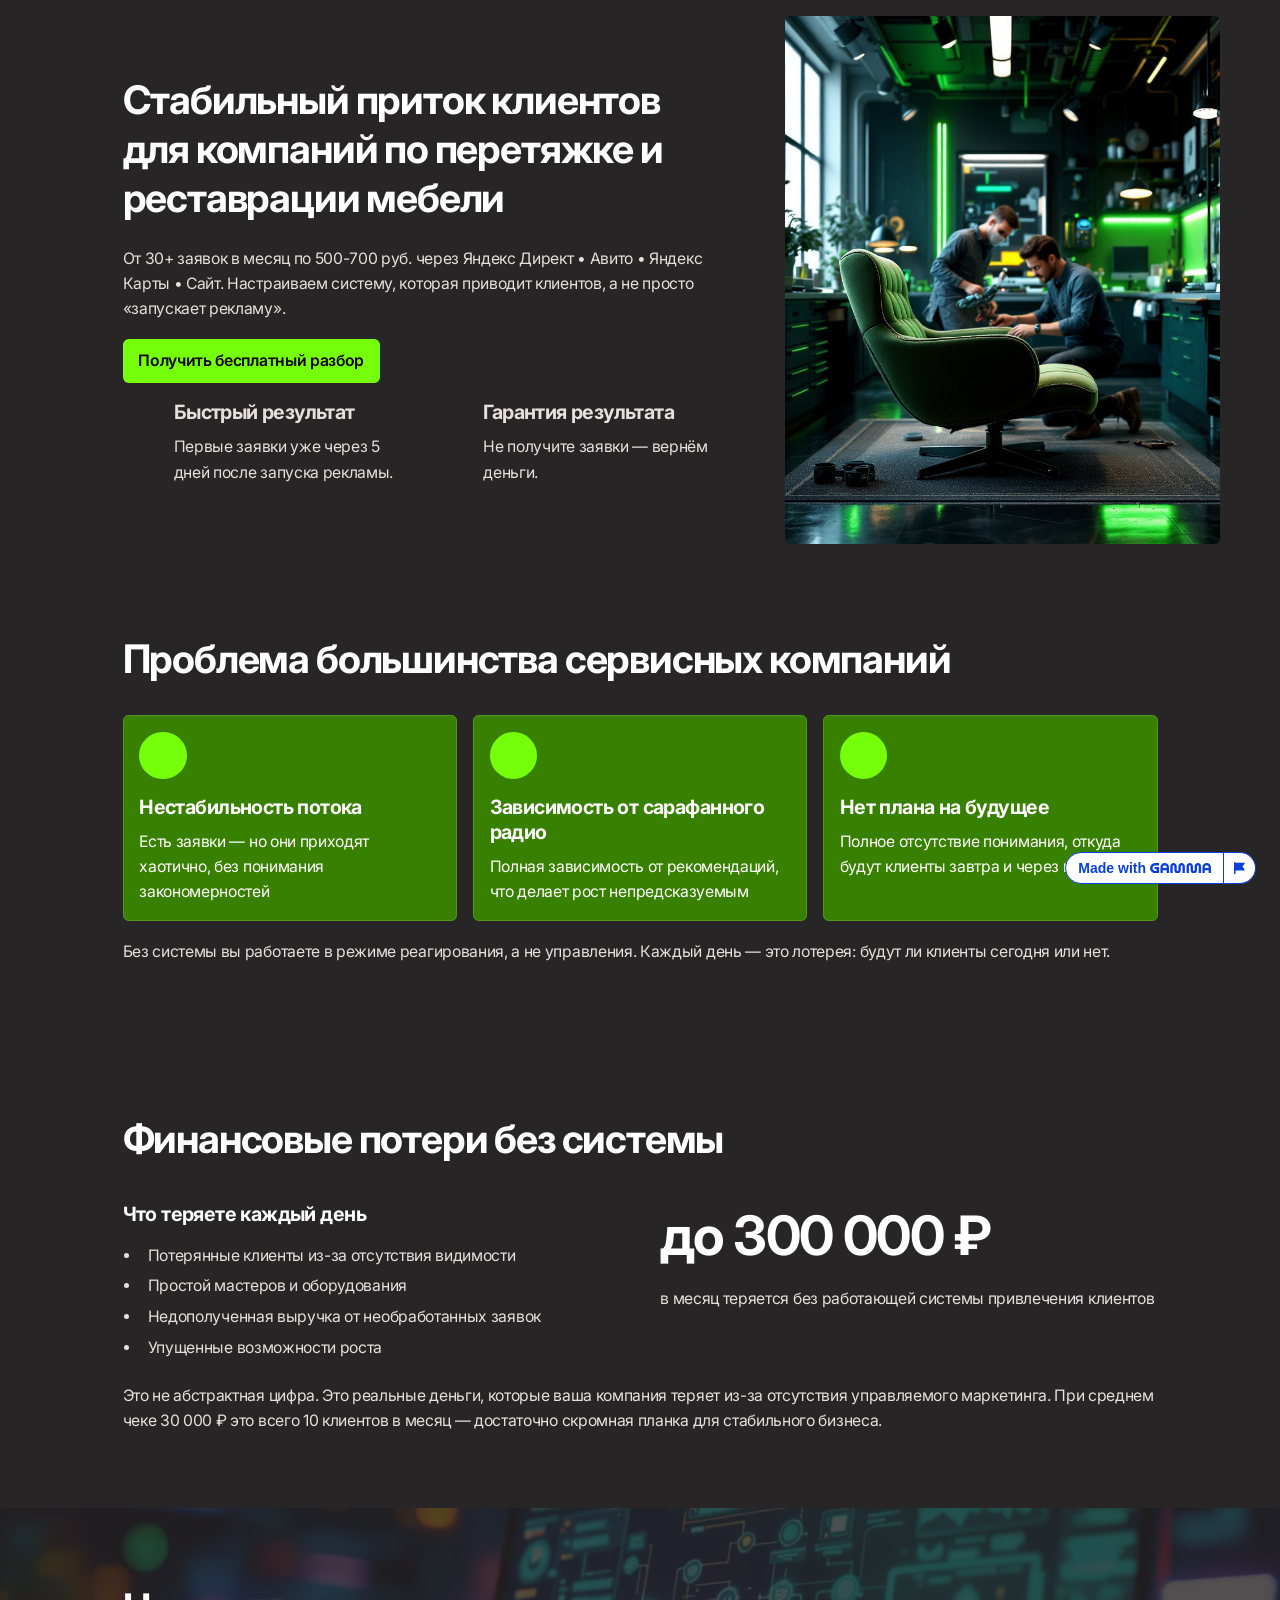
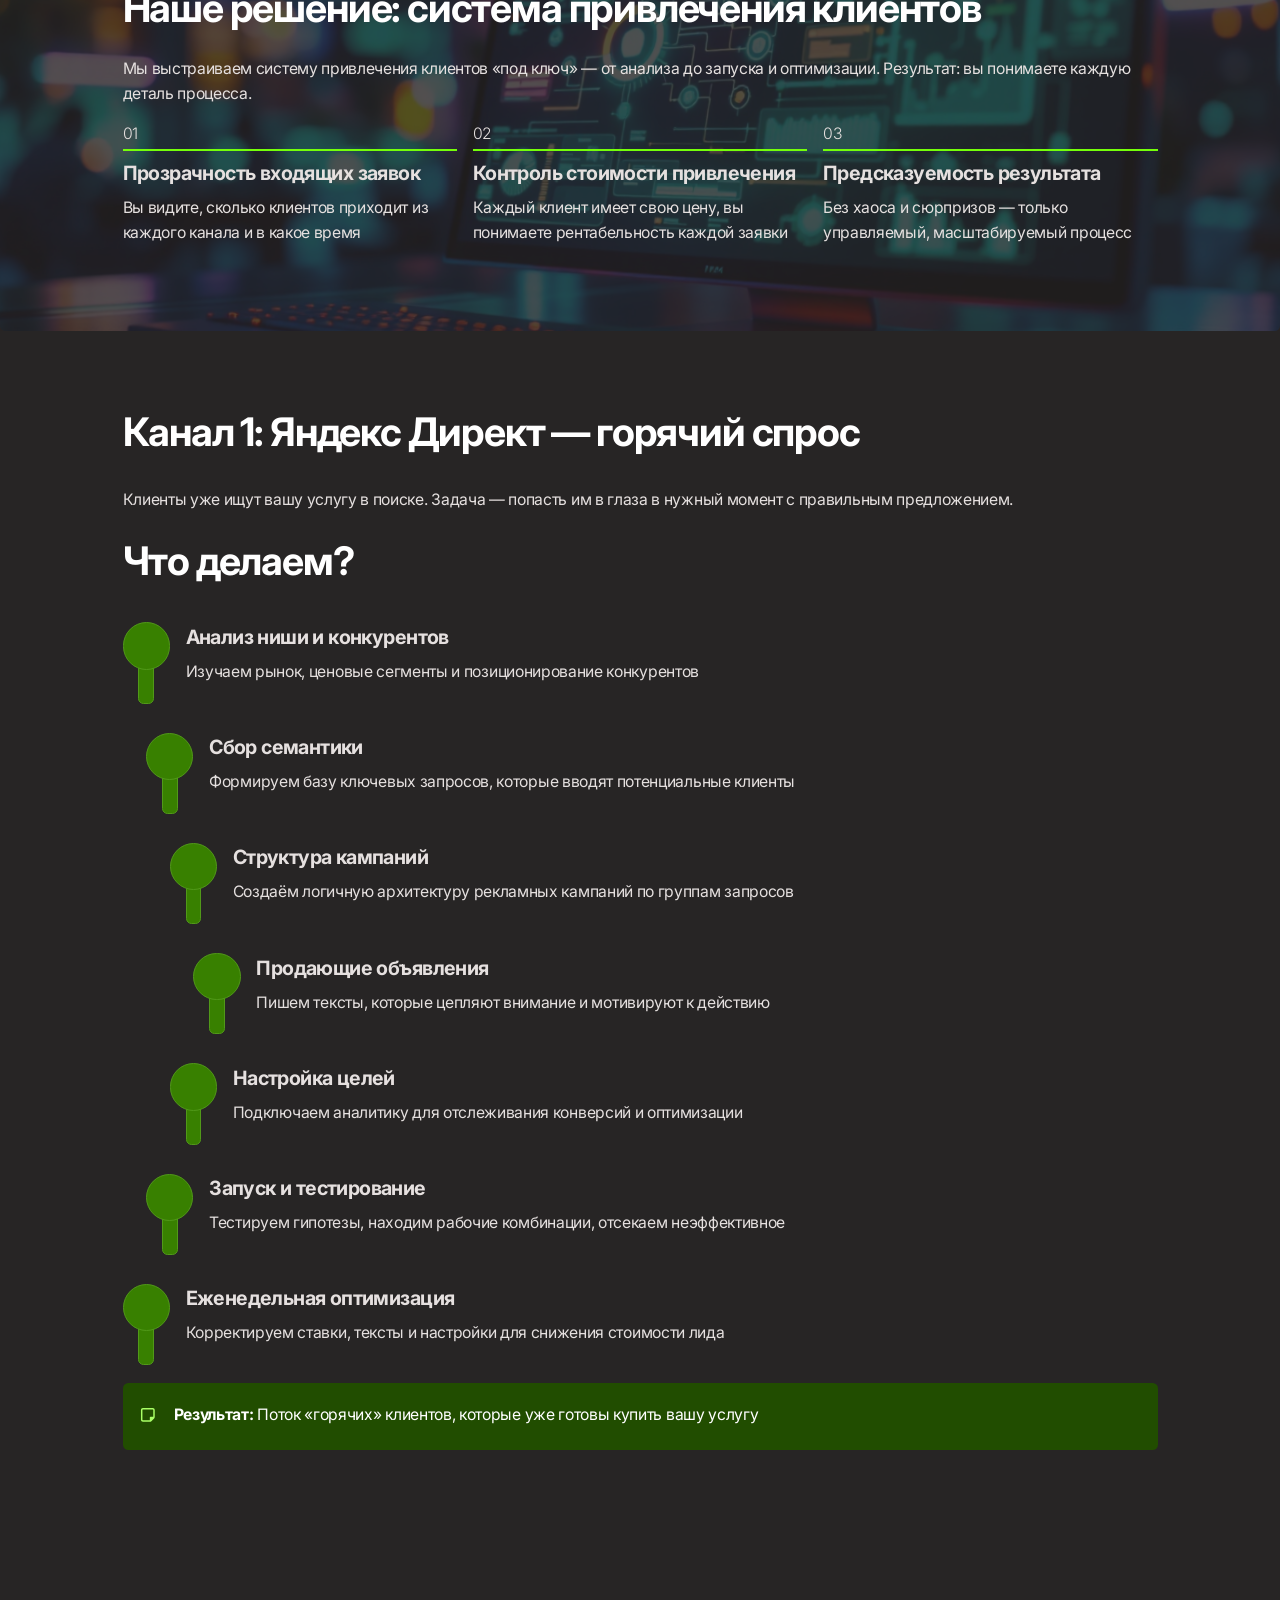
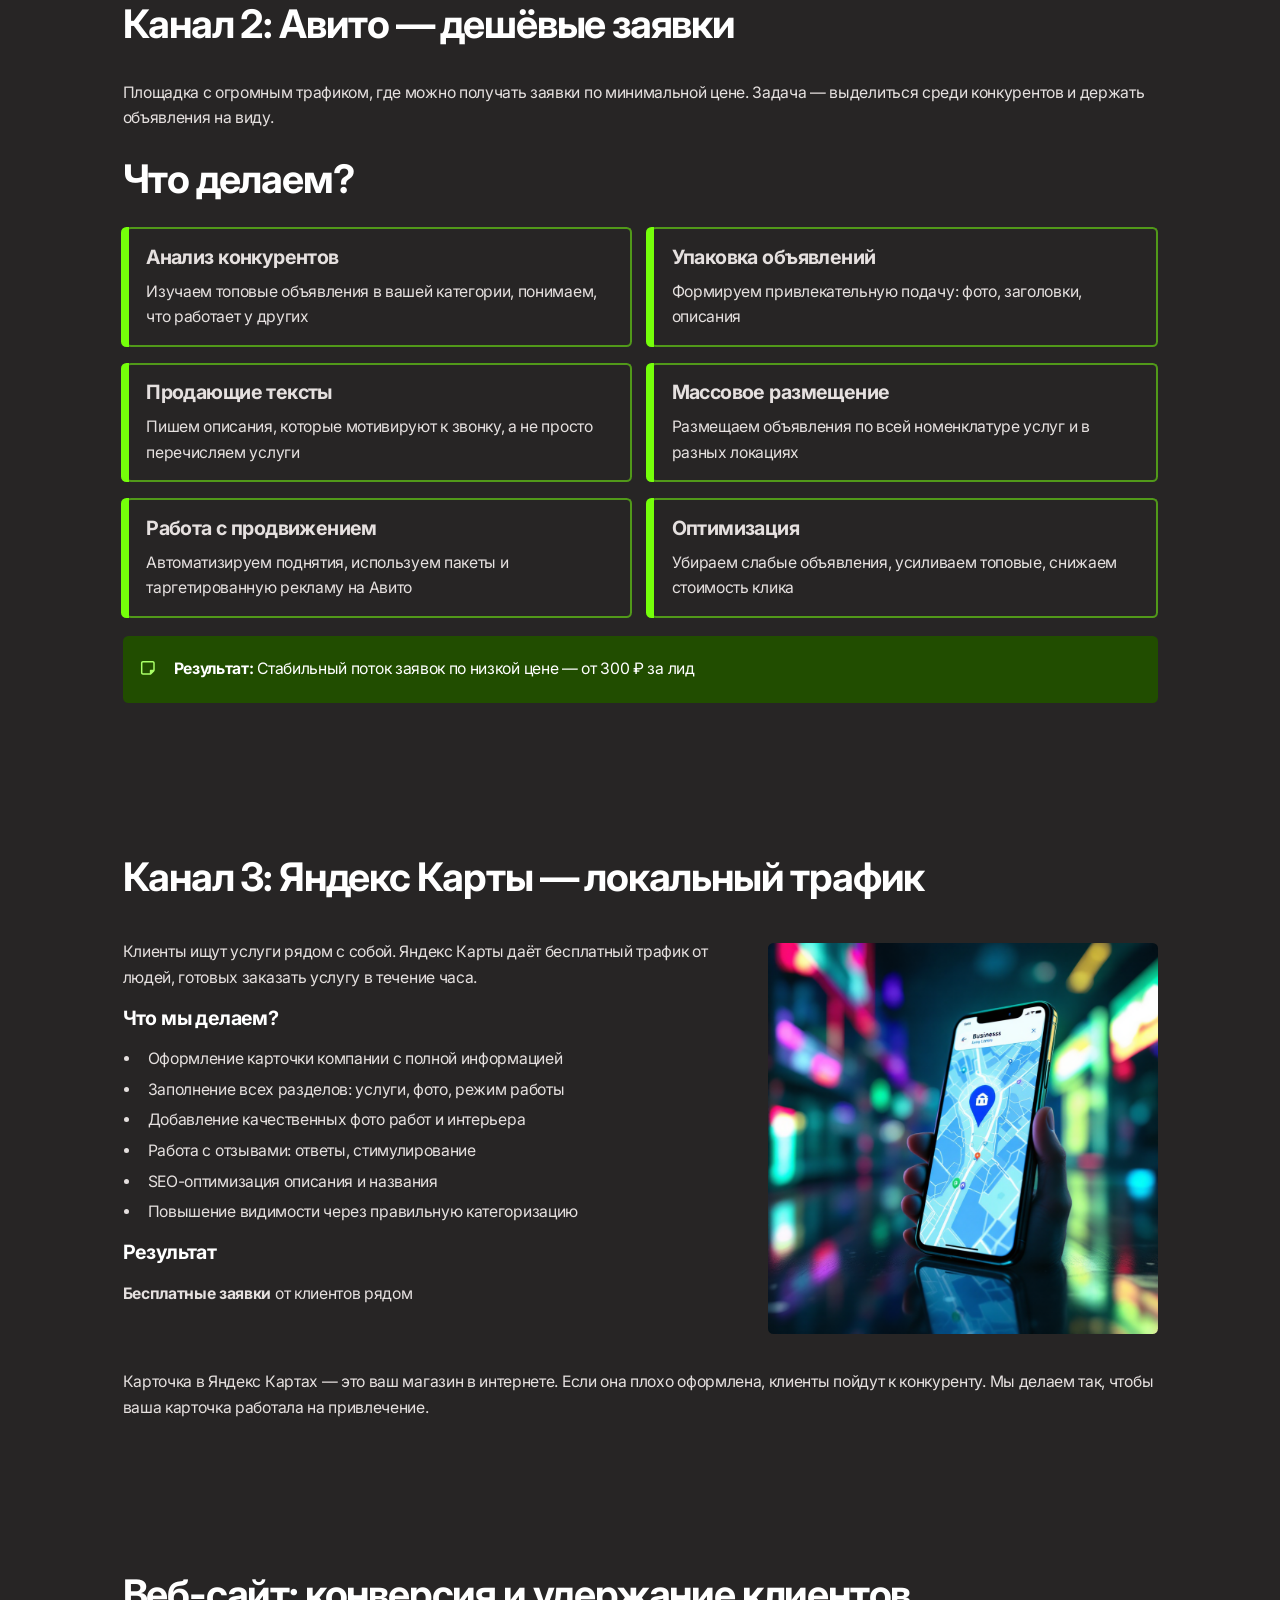
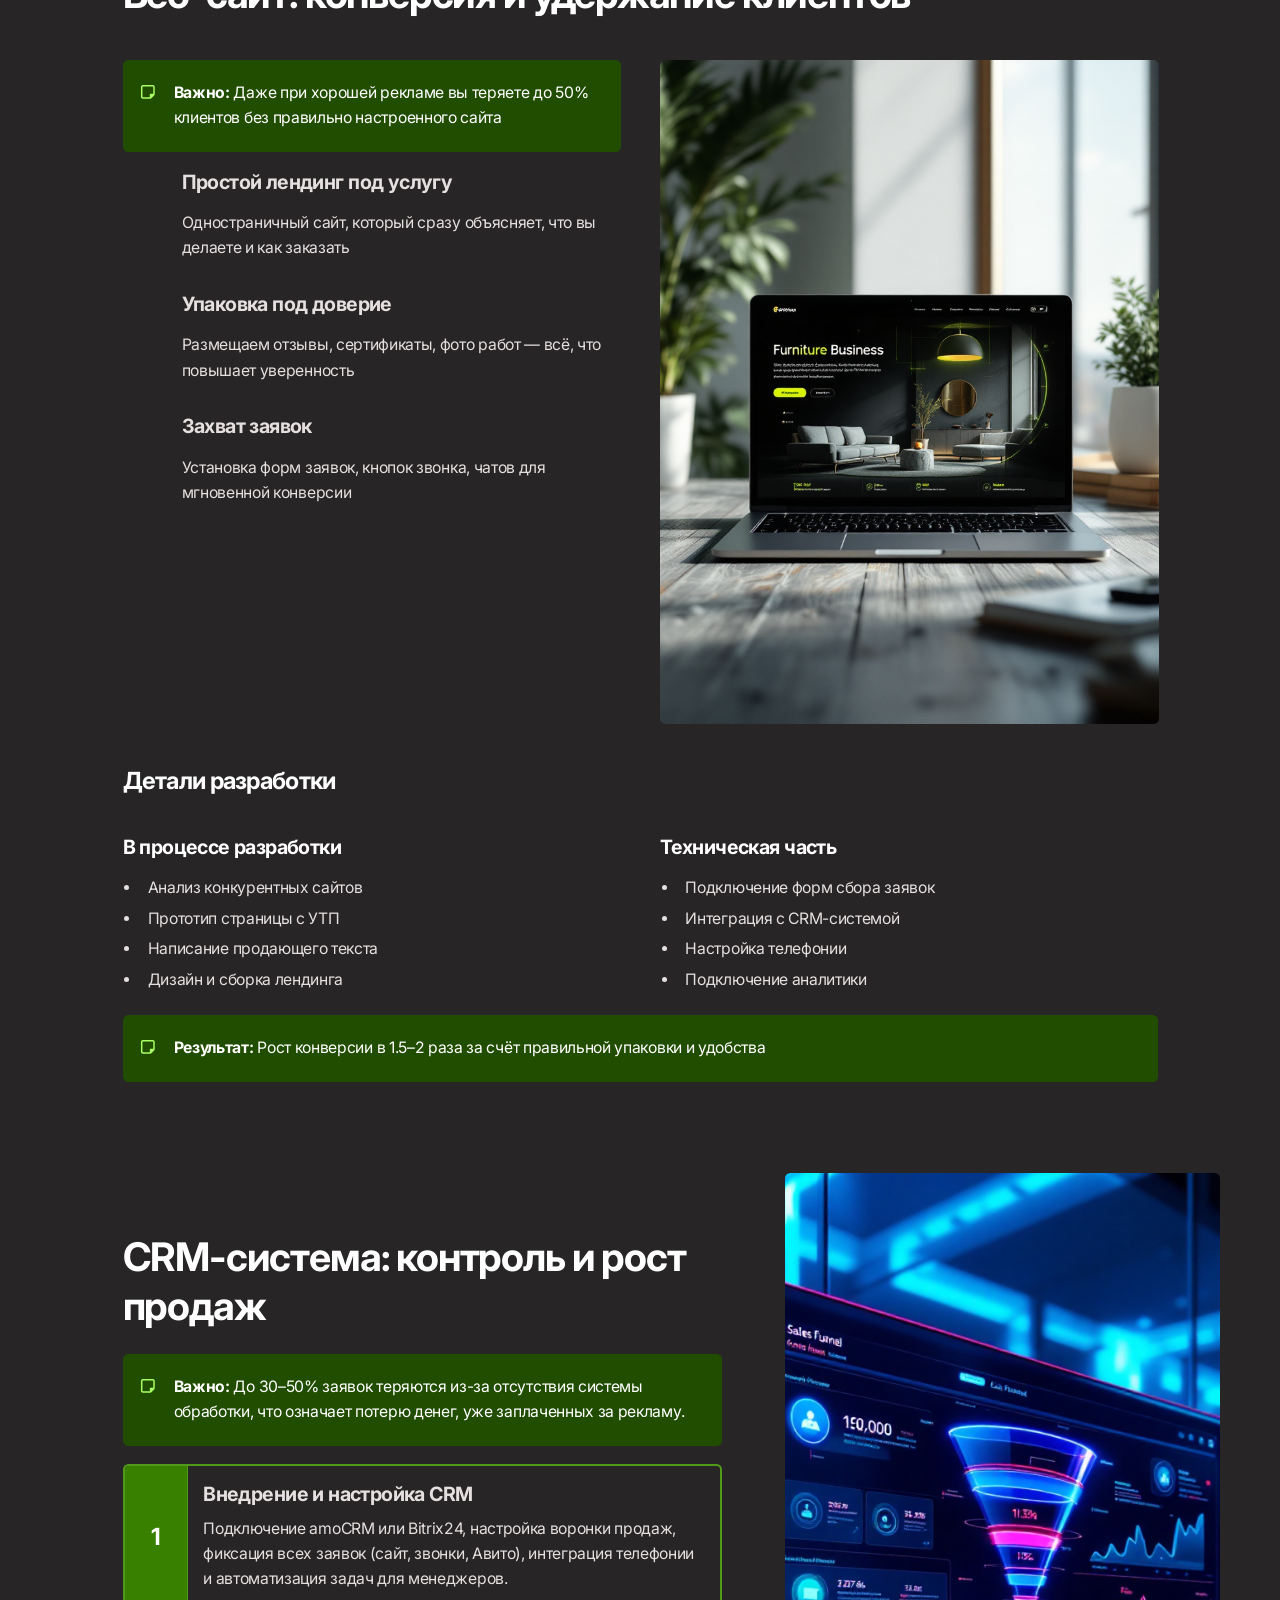
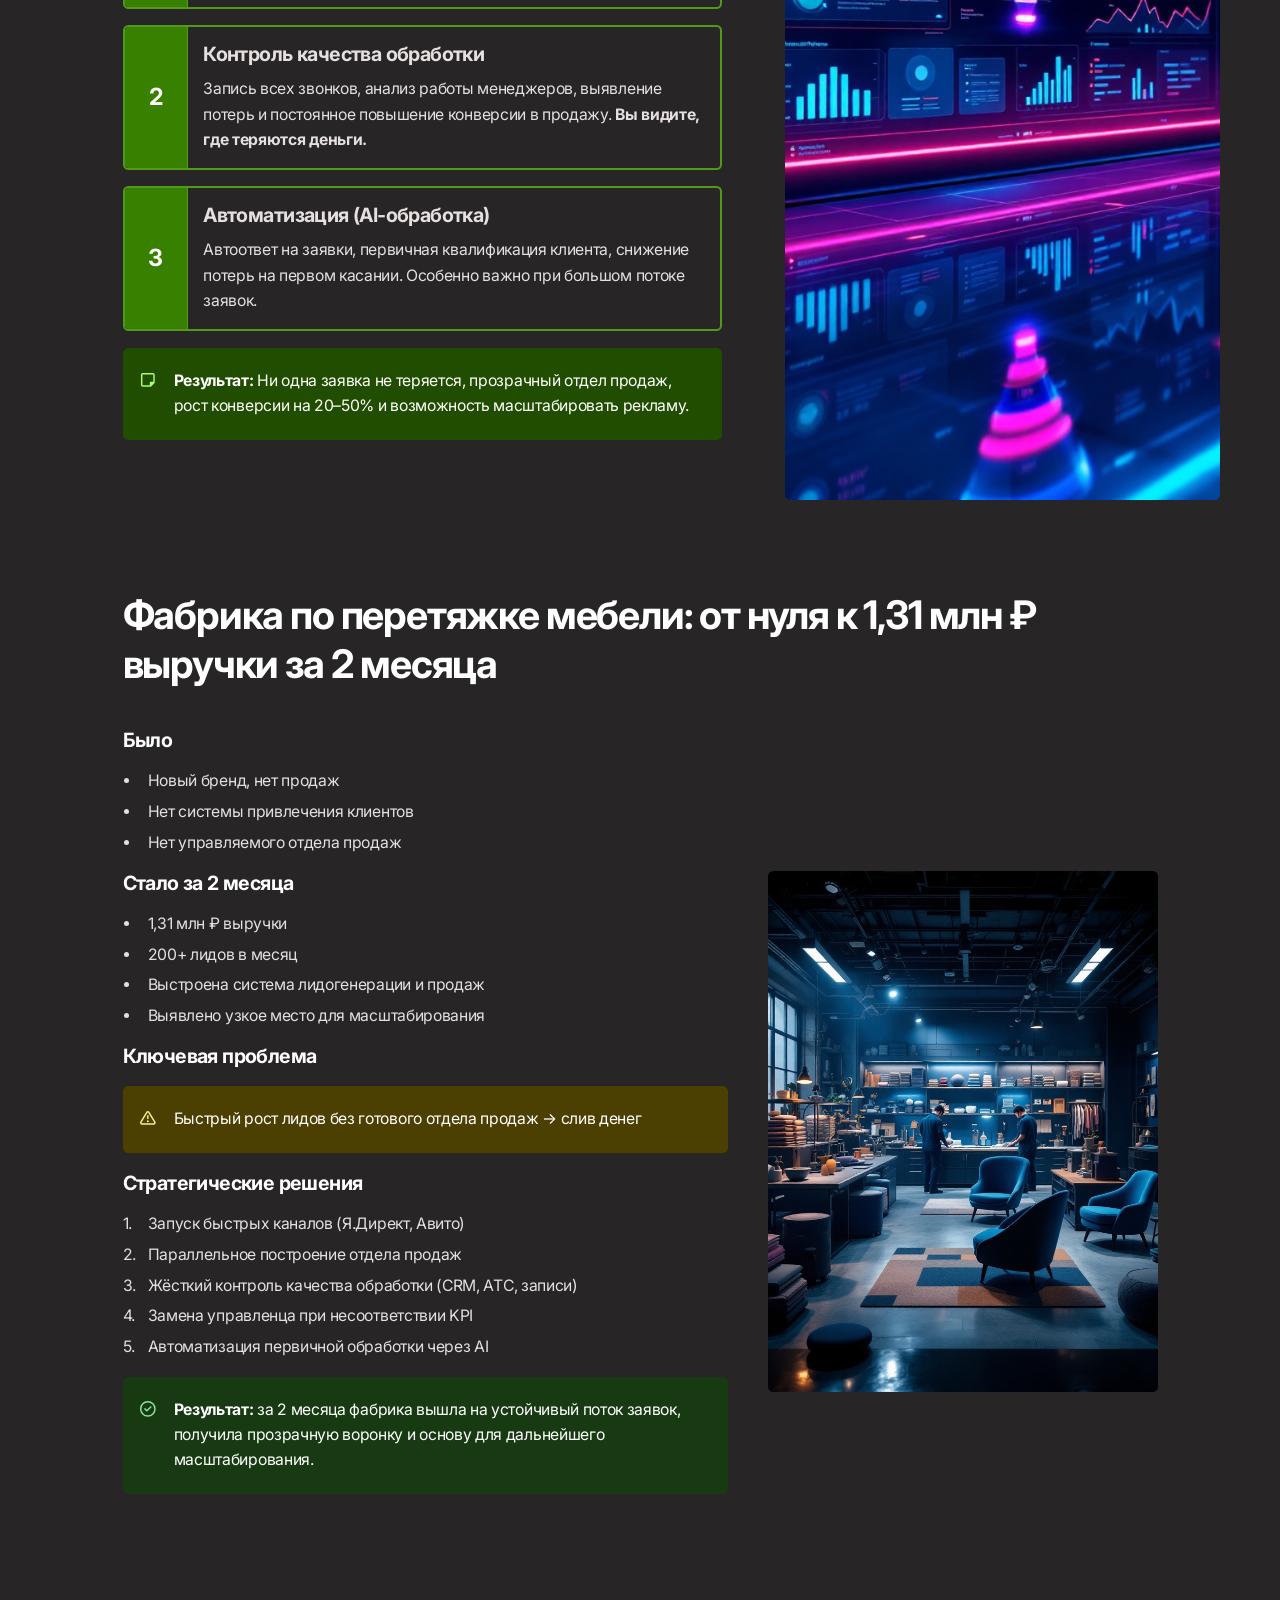
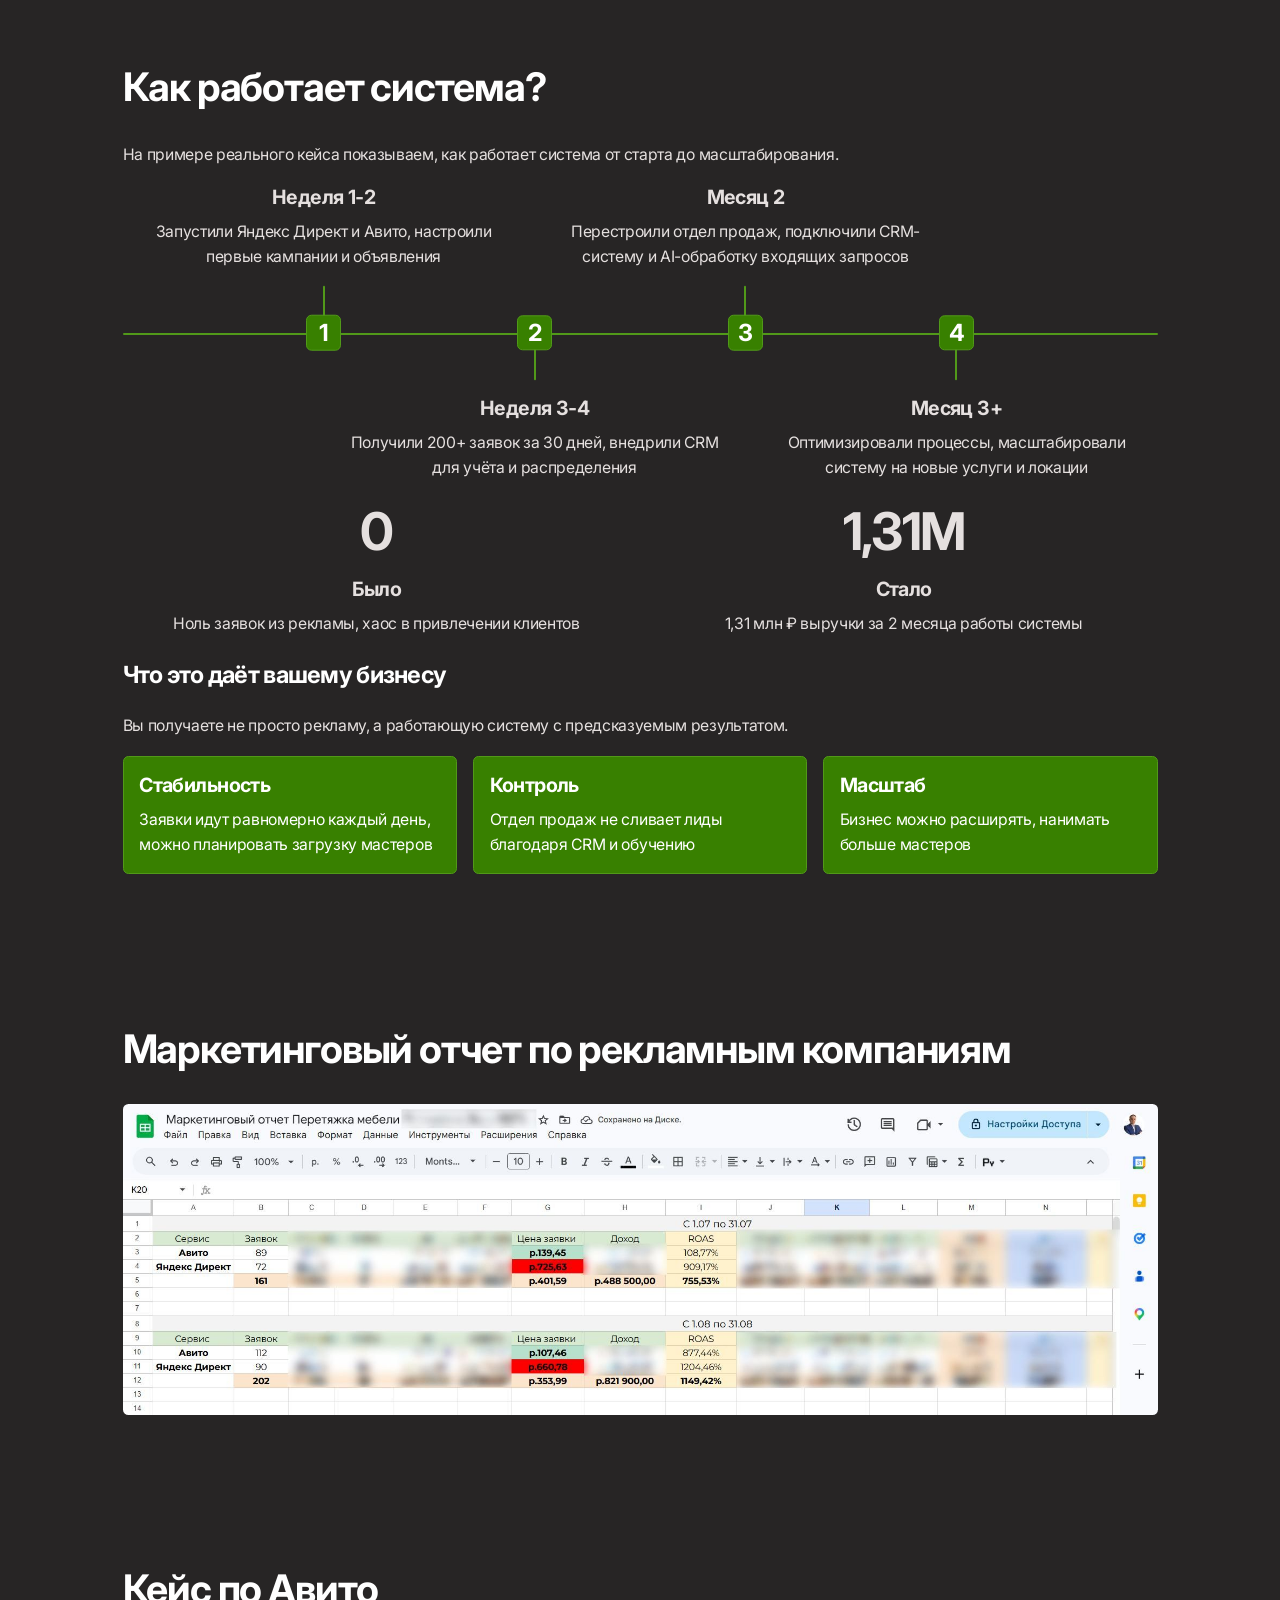
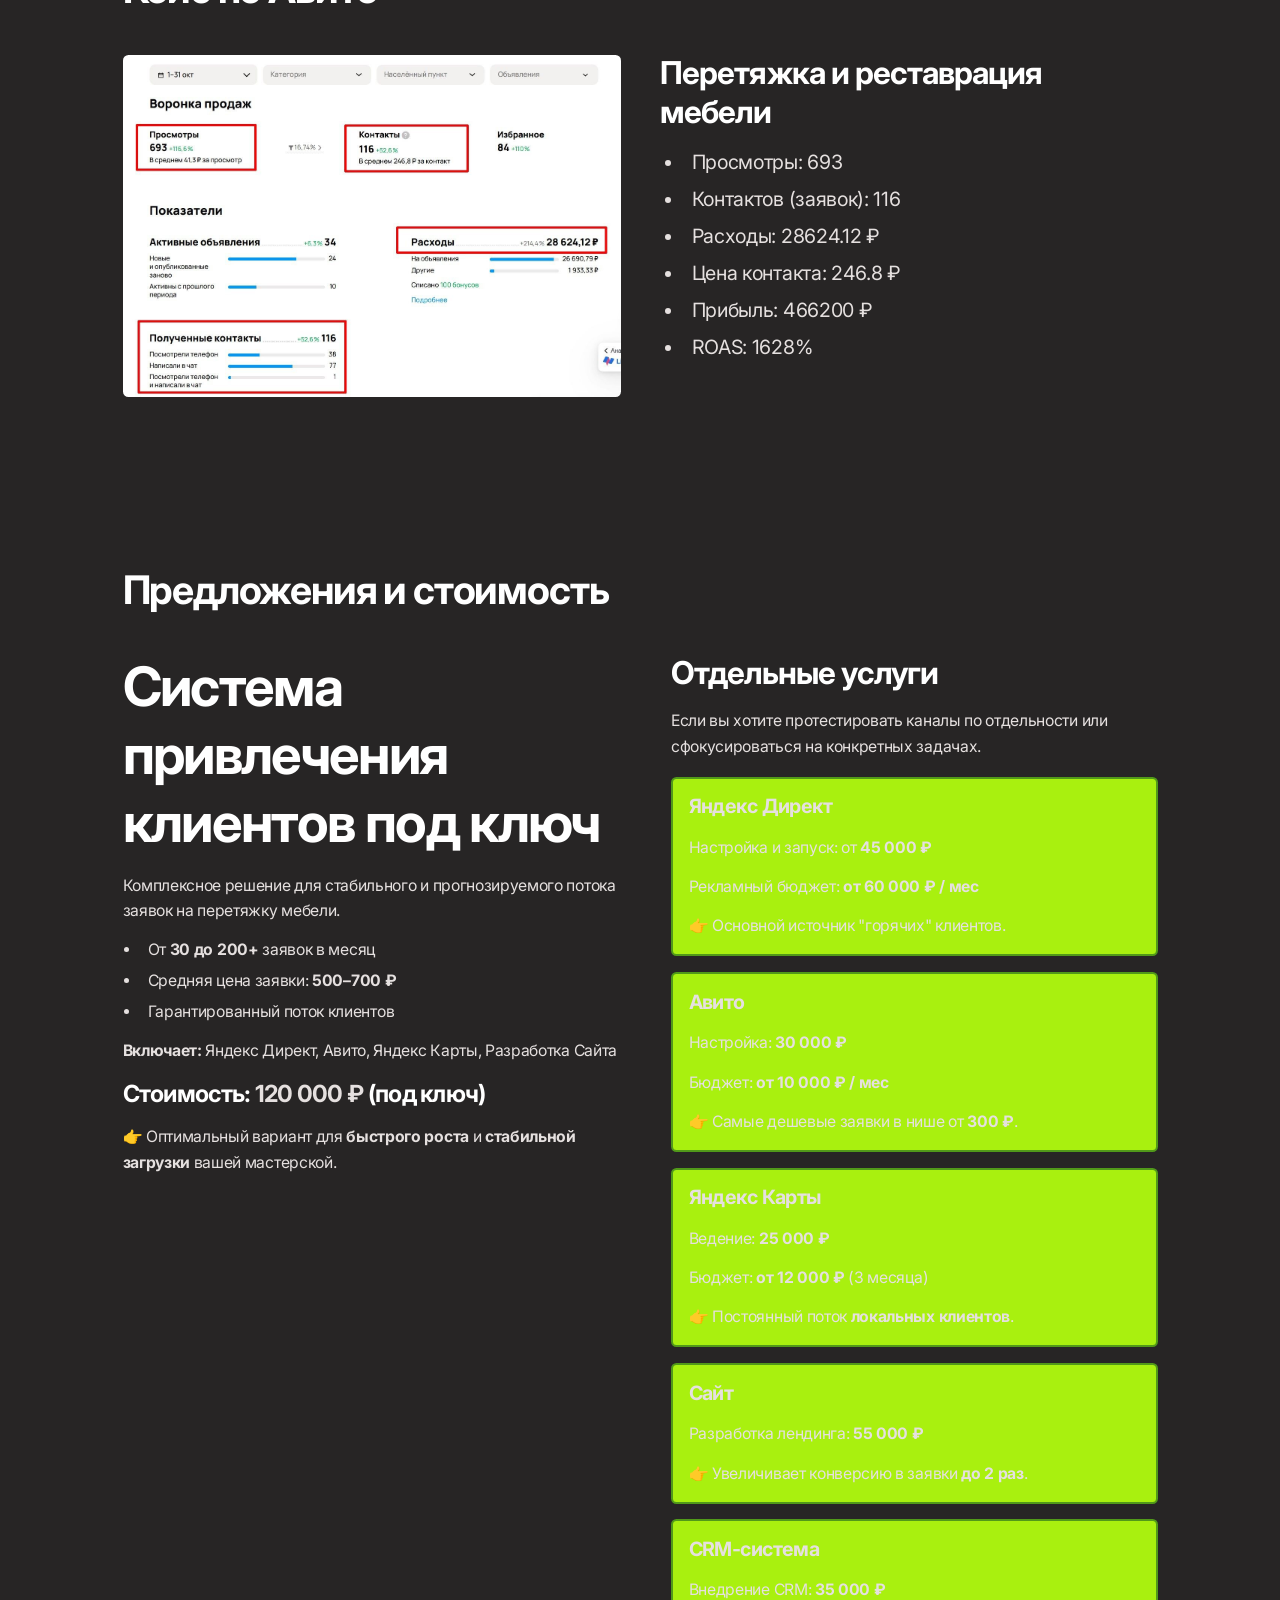
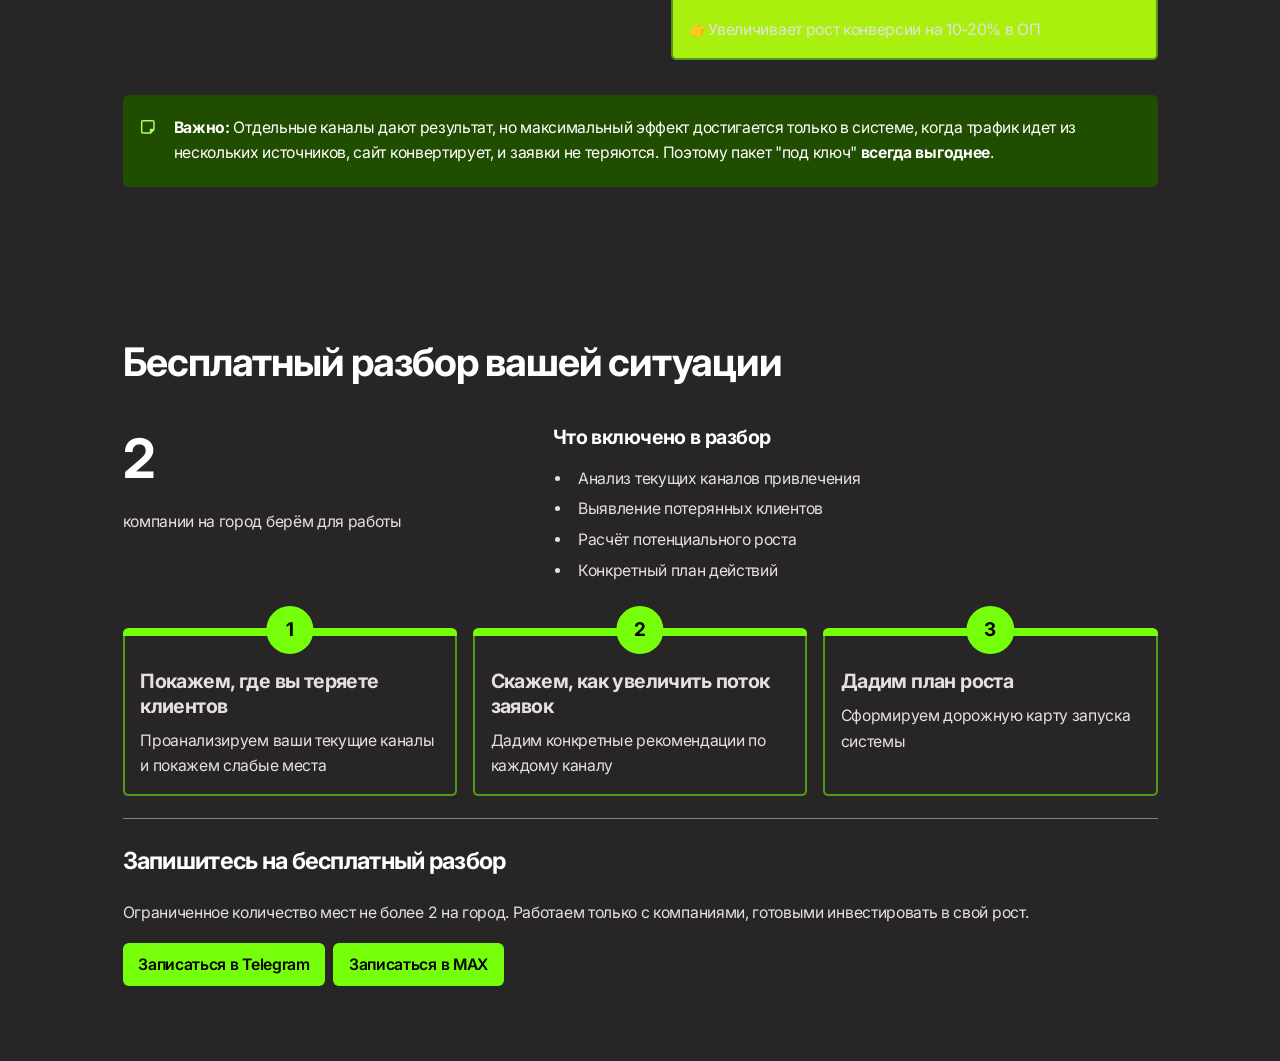
==== commit 6b8b5a43: "Update index.html" ====
--- a/index.html
+++ b/index.html
@@ -50,4 +50,65 @@
         ){margin:0;}button{background:transparent;padding:0;}fieldset{margin:0;padding:0;}:where(ol, ul){margin:0;padding:0;}textarea{resize:vertical;}:where(button, [role="button"]){cursor:pointer;}button::-moz-focus-inner{border:0!important;}table{border-collapse:collapse;}:where(h1, h2, h3, h4, h5, h6){font-size:inherit;font-weight:inherit;}:where(button, input, optgroup, select, textarea){padding:0;line-height:inherit;color:inherit;}:where(img, svg, video, canvas, audio, iframe, embed, object){display:block;}:where(img, video){max-width:100%;height:auto;}[data-js-focus-visible] :focus:not([data-focus-visible-added]):not(
           [data-focus-visible-disabled]
         ){outline:none;box-shadow:none;}select::-ms-expand{display:none;}:root,:host{--chakra-vh:100vh;}@supports (height: -webkit-fill-available){:root,:host{--chakra-vh:-webkit-fill-available;}}@supports (height: -moz-fill-available){:root,:host{--chakra-vh:-moz-fill-available;}}@supports (height: 100dvh){:root,:host{--chakra-vh:100dvh;}}</style><style data-emotion="css-global 14xbed4">body{font-family:var(--chakra-fonts-body);color:var(--chakra-colors-chakra-body-text);background:var(--chakra-colors-chakra-body-bg);transition-property:background-color;transition-duration:var(--chakra-transition-duration-normal);line-height:var(--chakra-lineHeights-base);}*::-webkit-input-placeholder{color:var(--chakra-colors-chakra-placeholder-color);}*::-moz-placeholder{color:var(--chakra-colors-chakra-placeholder-color);}*:-ms-input-placeholder{color:var(--chakra-colors-chakra-placeholder-color);}*::placeholder{color:var(--chakra-colors-chakra-placeholder-color);}*,*::before,::after{border-color:var(--chakra-colors-chakra-border-color);}html,body{font-family:var(--chakra-fonts-body);font-weight:500;}#__next{height:100%;}:not(.chakra-dont-set-collapse)>.chakra-collapse{overflow:initial!important;}.ProseMirror{outline:0 none;}</style><style data-emotion="css 6rnmr9">.css-6rnmr9{display:-webkit-box;display:-webkit-flex;display:-ms-flexbox;display:flex;-webkit-flex-direction:column;-ms-flex-direction:column;flex-direction:column;-webkit-align-self:stretch;-ms-flex-item-align:stretch;align-self:stretch;position:relative;height:100%;}</style><div class="css-6rnmr9"><style data-emotion="css-global zdu37s animation-1sld7a4 animation-16z1uo4 animation-1sld7a4 animation-16z1uo4 animation-1sld7a4 animation-16z1uo4 animation-1sld7a4 animation-16z1uo4 animation-yjfgth animation-1sld7a4 animation-16z1uo4">.card-content{height:100%;outline-width:0px;line-height:calc(var(--line-height-body) * (var(--card-font-scale, 1) * var(--zoom-level, 1) + 1) / 2);letter-spacing:var(--letter-spacing-body);--block-margin:calc(1.125em * var(--card-font-scale, 1) * var(--zoom-level, 1));--grid-border:1px;--grid-padding:1.22em;}.card-content.is-focused .is-empty [data-placeholder]::after{content:attr(data-placeholder);position:absolute;top:0px;opacity:0.25;pointer-events:none;left:0px;width:100%;color:var(--heading-color);line-clamp:1px;text-overflow:ellipsis;overflow:hidden;box-orient:vertical;word-break:break-all;height:100%;white-space:nowrap;}.card-content.is-focused .is-empty [data-multiline-placeholder]{position:relative;}.card-content.is-focused .is-empty [data-multiline-placeholder]::after{content:attr(data-multiline-placeholder);position:relative;top:0px;opacity:0.25;pointer-events:none;left:0px;width:100%;color:inherit;line-clamp:0;text-overflow:ellipsis;overflow:hidden;box-orient:vertical;word-break:normal;height:100%;white-space:normal;}.card-content.is-focused .is-empty [data-multiline-placeholder] >[data-node-view-content-inner]{position:absolute;width:100%;min-height:1em;}.card-content .block-card.expandable-node-selected .expandable-selected{-webkit-animation:animation-16z1uo4 3000ms ease-in-out forwards;animation:animation-16z1uo4 3000ms ease-in-out forwards;}.card-content .block-card.expandable-node-reset .expandable-selected{-webkit-animation:animation-1sld7a4;animation:animation-1sld7a4;}.card-content .block{margin-top:var(--block-margin);margin-bottom:var(--block-margin);font-family:var(--body-font);font-weight:var(--body-font-weight);color:var(--body-color);}.card-content.is-nested{display:grid;-webkit-animation:animation-yjfgth 225ms ease-out forwards;animation:animation-yjfgth 225ms ease-out forwards;}.card-content [data-node-view-content-inner="cardLayoutItem"] >.first-block,.card-content [data-node-view-content-inner="card"] >.first-block{margin-top:0em;}.card-content [data-node-view-content-inner="cardLayoutItem"] >.last-block,.card-content [data-node-view-content-inner="card"] >.last-block{margin-bottom:0em;}.card-content a.link{color:var(--text-color, var(--link-color));cursor:pointer;font-weight:var(--chakra-fontWeights-bold);-webkit-text-decoration:underline;text-decoration:underline;}.card-content a.link[href=""]{text-decoration-style:dashed;}.card-content a.link:hover{color:var(--text-color, var(--link-color-hover));}.card-content a.link:active{color:var(--text-color, var(--link-color-hover));}.card-content .block-toggle.expandable-node-selected .toggle{-webkit-animation:animation-16z1uo4 3000ms ease-in-out forwards;animation:animation-16z1uo4 3000ms ease-in-out forwards;}.card-content .block-toggle.expandable-node-reset .toggle{-webkit-animation:animation-1sld7a4;animation:animation-1sld7a4;}.card-content .block-toggle [data-open="false"] [data-node-view-content-inner="toggle"] >:not(:first-child){display:none;}.card-content mark.highlight{color:var(--chakra-colors-black);--link-color:black;background-color:var(--highlight-color);border-radius:0.125em;-webkit-padding-start:.05em;padding-inline-start:.05em;-webkit-padding-end:.05em;padding-inline-end:.05em;-webkit-margin-start:-.05em;margin-inline-start:-.05em;-webkit-margin-end:-.05em;margin-inline-end:-.05em;-webkit-box-decoration-break:clone;box-decoration-break:clone;}.card-content span.textColor{color:var(--text-color, var(--body-color));}.card-content .block-numbered li::before{color:var(--list-marker-text-color, var(--body-color));}.card-content .block-bullet li::marker{color:var(--list-marker-text-color, var(--body-color));}.card-content .block-bullet,.card-content .block-numbered,.card-content .block-todo{margin:0px;margin-bottom:calc(0.35em * var(--card-font-scale, 1) * var(--zoom-level, 1));text-align:start;}.card-content .block-bullet.first-block,.card-content .block-numbered.first-block,.card-content .block-todo.first-block{margin-top:calc(0.9em * var(--card-font-scale, 1) * var(--zoom-level, 1));}.card-content ol.block-numbered{list-style:none;}.card-content .block-todo{list-style:none;}.card-content .block-todo label.chakra-checkbox{pointer-events:none;}.card-content .block-todo label.chakra-checkbox .chakra-checkbox__control{pointer-events:auto;width:1em;height:1em;top:calc(0.5lh - 0.5em);position:relative;border-radius:var(--box-border-radius);border-color:var(--link-color);border-width:0.125em;}.card-content .block-todo label.chakra-checkbox .chakra-checkbox__control[data-checked]{background-color:var(--link-color);color:var(--body-color-inverted);}.card-content .block-todo label.chakra-checkbox .chakra-checkbox__control svg{font-size:0.5em;}.card-content .block-bullet li,.card-content .block-todo li{position:relative;}.card-content ol.block-numbered[indent="0"] li[data-node-view-content]{-webkit-margin-start:calc(1 * 1.6em);margin-inline-start:calc(1 * 1.6em);position:relative;}.card-content ol.block-numbered[indent="0"] li[data-node-view-content]::before{position:absolute;inset-inline-start:-1.6em;content:attr(data-list-counter) ".";}.card-content ol.block-numbered[indent="1"] li[data-node-view-content]{-webkit-margin-start:calc(2 * 1.6em);margin-inline-start:calc(2 * 1.6em);position:relative;}.card-content ol.block-numbered[indent="1"] li[data-node-view-content]::before{position:absolute;inset-inline-start:-1.6em;content:attr(data-list-counter) ".";}.card-content ol.block-numbered[indent="2"] li[data-node-view-content]{-webkit-margin-start:calc(3 * 1.6em);margin-inline-start:calc(3 * 1.6em);position:relative;}.card-content ol.block-numbered[indent="2"] li[data-node-view-content]::before{position:absolute;inset-inline-start:-1.6em;content:attr(data-list-counter) ".";}.card-content ol.block-numbered[indent="3"] li[data-node-view-content]{-webkit-margin-start:calc(4 * 1.6em);margin-inline-start:calc(4 * 1.6em);position:relative;}.card-content ol.block-numbered[indent="3"] li[data-node-view-content]::before{position:absolute;inset-inline-start:-1.6em;content:attr(data-list-counter) ".";}.card-content ol.block-numbered[indent="4"] li[data-node-view-content]{-webkit-margin-start:calc(5 * 1.6em);margin-inline-start:calc(5 * 1.6em);position:relative;}.card-content ol.block-numbered[indent="4"] li[data-node-view-content]::before{position:absolute;inset-inline-start:-1.6em;content:attr(data-list-counter) ".";}.card-content ol.block-numbered[indent="5"] li[data-node-view-content]{-webkit-margin-start:calc(6 * 1.6em);margin-inline-start:calc(6 * 1.6em);position:relative;}.card-content ol.block-numbered[indent="5"] li[data-node-view-content]::before{position:absolute;inset-inline-start:-1.6em;content:attr(data-list-counter) ".";}.card-content ol.block-numbered[indent="6"] li[data-node-view-content]{-webkit-margin-start:calc(7 * 1.6em);margin-inline-start:calc(7 * 1.6em);position:relative;}.card-content ol.block-numbered[indent="6"] li[data-node-view-content]::before{position:absolute;inset-inline-start:-1.6em;content:attr(data-list-counter) ".";}.card-content ol.block-numbered[indent="7"] li[data-node-view-content]{-webkit-margin-start:calc(8 * 1.6em);margin-inline-start:calc(8 * 1.6em);position:relative;}.card-content ol.block-numbered[indent="7"] li[data-node-view-content]::before{position:absolute;inset-inline-start:-1.6em;content:attr(data-list-counter) ".";}.card-content ol.block-numbered[indent="8"] li[data-node-view-content]{-webkit-margin-start:calc(9 * 1.6em);margin-inline-start:calc(9 * 1.6em);position:relative;}.card-content ol.block-numbered[indent="8"] li[data-node-view-content]::before{position:absolute;inset-inline-start:-1.6em;content:attr(data-list-counter) ".";}.card-content ul.block-bullet[indent="0"] li[data-node-view-content]{list-style:disc;-webkit-padding-start:0.4em;padding-inline-start:0.4em;-webkit-margin-start:calc(1 * 1.6em - 0.4em);margin-inline-start:calc(1 * 1.6em - 0.4em);}.card-content ul.block-bullet[indent="0"] li[data-node-view-content]::after{-webkit-padding-start:0.4em;padding-inline-start:0.4em;}.card-content ul.block-todo[indent="0"] li.todo{-webkit-margin-start:calc(1 * 1.6em);margin-inline-start:calc(1 * 1.6em);list-style:none;}.card-content ul.block-todo[indent="0"] .chakra-checkbox__control{inset-inline-start:-1.6em;}.card-content ul.block-bullet[indent="1"] li[data-node-view-content]{list-style:circle;-webkit-padding-start:0.4em;padding-inline-start:0.4em;-webkit-margin-start:calc(2 * 1.6em - 0.4em);margin-inline-start:calc(2 * 1.6em - 0.4em);}.card-content ul.block-bullet[indent="1"] li[data-node-view-content]::after{-webkit-padding-start:0.4em;padding-inline-start:0.4em;}.card-content ul.block-todo[indent="1"] li.todo{-webkit-margin-start:calc(2 * 1.6em);margin-inline-start:calc(2 * 1.6em);list-style:none;}.card-content ul.block-todo[indent="1"] .chakra-checkbox__control{inset-inline-start:-1.6em;}.card-content ul.block-bullet[indent="2"] li[data-node-view-content]{list-style:square;-webkit-padding-start:0.4em;padding-inline-start:0.4em;-webkit-margin-start:calc(3 * 1.6em - 0.4em);margin-inline-start:calc(3 * 1.6em - 0.4em);}.card-content ul.block-bullet[indent="2"] li[data-node-view-content]::after{-webkit-padding-start:0.4em;padding-inline-start:0.4em;}.card-content ul.block-todo[indent="2"] li.todo{-webkit-margin-start:calc(3 * 1.6em);margin-inline-start:calc(3 * 1.6em);list-style:none;}.card-content ul.block-todo[indent="2"] .chakra-checkbox__control{inset-inline-start:-1.6em;}.card-content ul.block-bullet[indent="3"] li[data-node-view-content]{list-style:disc;-webkit-padding-start:0.4em;padding-inline-start:0.4em;-webkit-margin-start:calc(4 * 1.6em - 0.4em);margin-inline-start:calc(4 * 1.6em - 0.4em);}.card-content ul.block-bullet[indent="3"] li[data-node-view-content]::after{-webkit-padding-start:0.4em;padding-inline-start:0.4em;}.card-content ul.block-todo[indent="3"] li.todo{-webkit-margin-start:calc(4 * 1.6em);margin-inline-start:calc(4 * 1.6em);list-style:none;}.card-content ul.block-todo[indent="3"] .chakra-checkbox__control{inset-inline-start:-1.6em;}.card-content ul.block-bullet[indent="4"] li[data-node-view-content]{list-style:circle;-webkit-padding-start:0.4em;padding-inline-start:0.4em;-webkit-margin-start:calc(5 * 1.6em - 0.4em);margin-inline-start:calc(5 * 1.6em - 0.4em);}.card-content ul.block-bullet[indent="4"] li[data-node-view-content]::after{-webkit-padding-start:0.4em;padding-inline-start:0.4em;}.card-content ul.block-todo[indent="4"] li.todo{-webkit-margin-start:calc(5 * 1.6em);margin-inline-start:calc(5 * 1.6em);list-style:none;}.card-content ul.block-todo[indent="4"] .chakra-checkbox__control{inset-inline-start:-1.6em;}.card-content ul.block-bullet[indent="5"] li[data-node-view-content]{list-style:square;-webkit-padding-start:0.4em;padding-inline-start:0.4em;-webkit-margin-start:calc(6 * 1.6em - 0.4em);margin-inline-start:calc(6 * 1.6em - 0.4em);}.card-content ul.block-bullet[indent="5"] li[data-node-view-content]::after{-webkit-padding-start:0.4em;padding-inline-start:0.4em;}.card-content ul.block-todo[indent="5"] li.todo{-webkit-margin-start:calc(6 * 1.6em);margin-inline-start:calc(6 * 1.6em);list-style:none;}.card-content ul.block-todo[indent="5"] .chakra-checkbox__control{inset-inline-start:-1.6em;}.card-content ul.block-bullet[indent="6"] li[data-node-view-content]{list-style:disc;-webkit-padding-start:0.4em;padding-inline-start:0.4em;-webkit-margin-start:calc(7 * 1.6em - 0.4em);margin-inline-start:calc(7 * 1.6em - 0.4em);}.card-content ul.block-bullet[indent="6"] li[data-node-view-content]::after{-webkit-padding-start:0.4em;padding-inline-start:0.4em;}.card-content ul.block-todo[indent="6"] li.todo{-webkit-margin-start:calc(7 * 1.6em);margin-inline-start:calc(7 * 1.6em);list-style:none;}.card-content ul.block-todo[indent="6"] .chakra-checkbox__control{inset-inline-start:-1.6em;}.card-content ul.block-bullet[indent="7"] li[data-node-view-content]{list-style:circle;-webkit-padding-start:0.4em;padding-inline-start:0.4em;-webkit-margin-start:calc(8 * 1.6em - 0.4em);margin-inline-start:calc(8 * 1.6em - 0.4em);}.card-content ul.block-bullet[indent="7"] li[data-node-view-content]::after{-webkit-padding-start:0.4em;padding-inline-start:0.4em;}.card-content ul.block-todo[indent="7"] li.todo{-webkit-margin-start:calc(8 * 1.6em);margin-inline-start:calc(8 * 1.6em);list-style:none;}.card-content ul.block-todo[indent="7"] .chakra-checkbox__control{inset-inline-start:-1.6em;}.card-content ul.block-bullet[indent="8"] li[data-node-view-content]{list-style:square;-webkit-padding-start:0.4em;padding-inline-start:0.4em;-webkit-margin-start:calc(9 * 1.6em - 0.4em);margin-inline-start:calc(9 * 1.6em - 0.4em);}.card-content ul.block-bullet[indent="8"] li[data-node-view-content]::after{-webkit-padding-start:0.4em;padding-inline-start:0.4em;}.card-content ul.block-todo[indent="8"] li.todo{-webkit-margin-start:calc(9 * 1.6em);margin-inline-start:calc(9 * 1.6em);list-style:none;}.card-content ul.block-todo[indent="8"] .chakra-checkbox__control{inset-inline-start:-1.6em;}.card-content .block-math_display{font-size:1.125em;}.card-content div[data-node-type="math_display"]{font-size:1em;}.card-content div[data-node-type="math_display"] .katex{white-space:normal;}.card-content span[data-node-type="math_inline"].ProseMirror-selectednode{margin-top:-0.25em;margin-bottom:-0.25em;}.card-content div[data-node-type="math_display"].ProseMirror-selectednode,.card-content span[data-node-type="math_inline"].ProseMirror-selectednode{box-shadow:var(--chakra-shadows-outline);border-radius:var(--box-border-radius);background-color:var(--chakra-colors-gray-50);padding:.25em;-webkit-margin-start:3px;margin-inline-start:3px;-webkit-margin-end:3px;margin-inline-end:3px;}.card-content div[data-node-type="math_display"].ProseMirror-selectednode .math-src,.card-content span[data-node-type="math_inline"].ProseMirror-selectednode .math-src{color:var(--chakra-colors-gray-600);}.card-content .block-codeBlock pre{font-family:var(--chakra-fonts-mono);font-size:0.85em;color:var(--body-color);background:var(--neutral-background-color);border-radius:var(--box-border-radius);overflow:hidden;}@media screen and (min-width: 30em){.card-content .block-codeBlock pre{font-size:1em;}}@media print{.card-content .block-codeBlock pre{font-size:1em;}}.card-content .block-codeBlock pre code{display:block;padding:1em 1.25em;}.card-content code{background-color:var(--neutral-background-color);color:var(--body-color);border-radius:0.125em;-webkit-padding-start:.05em;padding-inline-start:.05em;-webkit-padding-end:.05em;padding-inline-end:.05em;-webkit-margin-start:-.05em;margin-inline-start:-.05em;-webkit-margin-end:-.05em;margin-inline-end:-.05em;-webkit-box-decoration-break:clone;box-decoration-break:clone;}.card-content .block-blockquote blockquote{-webkit-padding-start:1.5em;padding-inline-start:1.5em;}.card-content .block-embed.expandable-node-selected .embed-preview,.card-content .block-video.expandable-node-selected .embed-preview,.card-content .block-embed.expandable-node-selected .embed-viewer,.card-content .block-video.expandable-node-selected .embed-viewer,.card-content .block-embed.expandable-node-selected .video-player,.card-content .block-video.expandable-node-selected .video-player{-webkit-animation:animation-16z1uo4 3000ms ease-in-out forwards;animation:animation-16z1uo4 3000ms ease-in-out forwards;}.card-content .block-embed.expandable-node-reset .embed-preview,.card-content .block-video.expandable-node-reset .embed-preview,.card-content .block-embed.expandable-node-reset .embed-viewer,.card-content .block-video.expandable-node-reset .embed-viewer,.card-content .block-embed.expandable-node-reset .video-player,.card-content .block-video.expandable-node-reset .video-player{-webkit-animation:animation-1sld7a4;animation:animation-1sld7a4;}.card-content .block-image.expandable-node-selected [data-selection-ring]{-webkit-animation:animation-16z1uo4 3000ms ease-in-out forwards;animation:animation-16z1uo4 3000ms ease-in-out forwards;}.card-content .block-image.expandable-node-reset [data-selection-ring]{-webkit-animation:animation-1sld7a4;animation:animation-1sld7a4;}.card-content .block-contributors .contributors-list{font-size:1.25em;font-weight:var(--chakra-fontWeights-bold);}.card-content .mention{background-color:var(--accent-color-background-muted);color:var(--body-color);}.card-content .block-gallery{-webkit-margin-start:calc(-1 * var(--grid-padding));margin-inline-start:calc(-1 * var(--grid-padding));-webkit-margin-end:calc(-1 * var(--grid-padding));margin-inline-end:calc(-1 * var(--grid-padding));margin-top:calc(-0.25 * var(--grid-padding));margin-bottom:calc(-0.25 * var(--grid-padding));}.card-content .block-gallery.gallery-layout-flex .add-image{margin-bottom:calc(0.75 * var(--grid-padding));}.card-content .block-gallery .gallery{-webkit-padding-start:var(--grid-padding);padding-inline-start:var(--grid-padding);-webkit-padding-end:var(--grid-padding);padding-inline-end:var(--grid-padding);padding-top:calc(0.75 * var(--grid-padding));padding-bottom:calc(0.75 * var(--grid-padding));border:1px solid;border-color:var(--chakra-colors-transparent);border-radius:var(--box-border-radius);}.card-content .block-gallery .gallery.is-dragging-over{border:1px dashed var(--chakra-colors-trueblue-300)!important;background-color:var(--chakra-colors-trueblue-50)!important;}.card-content .block-gallery .gallery.is-dragging-over .gallery-placeholder{pointer-events:none;}.card-content .block-gallery.is-focused .gallery,.card-content .block-gallery.is-empty .gallery{background-color:var(--chakra-colors-gray-200);}.card-content .block-gallery.is-focused .add-image,.card-content .block-gallery:hover .add-image,.card-content .block-gallery[data-drag-handle-hovering] .add-image{opacity:1;}.card-content .block-gallery.expandable-node-selected .gallery{-webkit-animation:animation-16z1uo4 3000ms ease-in-out forwards;animation:animation-16z1uo4 3000ms ease-in-out forwards;}.card-content .block-gallery.expandable-node-reset .gallery{-webkit-animation:animation-1sld7a4;animation:animation-1sld7a4;}.card-content .slash-menu-prompt{container-type:inline-size;}.card-content .slash-menu-placeholder-long{display:inline;}.card-content .slash-menu-placeholder-short{display:none;}.card-content .slash-menu-button-text{display:inline;}@container (max-width: 450px){.card-content .slash-menu-prompt .slash-menu-button-text{display:none;}.card-content .slash-menu-prompt .slash-menu-placeholder-long{display:none;}.card-content .slash-menu-prompt .slash-menu-placeholder-short{display:inline;}}.card-content .block-smartLayout [data-node-view-content-outer="smartLayout"]{display:contents;}.card-content .block-smartLayout [data-node-view-content-inner="smartLayout"]{display:contents;}.card-content .block-smartLayout [data-selection-ring]{outline-style:none;outline-width:1px;outline-color:var(--grid-outline-color);}.card-content .block-smartLayout [data-selection-ring="padded"]{outline-offset:0.25em;}.card-content .block-smartLayout [data-selection-ring="padded"] .add-button{margin:-0.25em;}.card-content .block-smartLayout:not(.is-focused) [data-content-empty=true]>[data-node-view-content]{height:0px;}.card-content .block-smartLayout:not(.is-focused) [data-content-empty=true]>[data-node-view-content] [data-placeholder]::after,.card-content .block-smartLayout:not(.is-focused) [data-content-empty=true]>[data-node-view-content] [data-multiline-placeholder]::after{display:none;}.card-content .block-smartLayout.is-focused [data-content-empty=true] [placeholder]::before{content:attr(data-placeholder);position:absolute;top:0px;opacity:0.25;pointer-events:none;left:0px;width:100%;color:var(--heading-color);line-clamp:1px;text-overflow:ellipsis;overflow:hidden;box-orient:vertical;word-break:break-all;height:100%;white-space:nowrap;}.card-content .block-smartLayout.is-focused .is-editable [data-selection-ring],.card-content .block-smartLayout:hover .is-editable [data-selection-ring],.card-content .block-smartLayout[data-drag-handle-hovering] .is-editable [data-selection-ring]{outline-style:solid;}.card-content .block-smartLayout.is-focused .is-editable .add-button,.card-content .block-smartLayout:hover .is-editable .add-button,.card-content .block-smartLayout[data-drag-handle-hovering] .is-editable .add-button{opacity:1;}.card-content .node-smartLayoutCell{display:contents;--heading-placeholder:"Item";}.card-content .node-smartLayoutCell >[data-node-view-wrapper]{display:contents;}.card-content .node-smartLayoutCell [data-node-view-content-inner="smartLayoutCell"]>.first-block{margin-top:0px;}@media screen and (min-width: 30em){.card-content .node-smartLayoutCell [data-node-view-content-inner="smartLayoutCell"]>.first-block{margin-top:0px;}}.card-content .node-smartLayoutCell [data-node-view-content-inner="smartLayoutCell"]>.last-block{margin-bottom:0px;}@media screen and (min-width: 30em){.card-content .node-smartLayoutCell [data-node-view-content-inner="smartLayoutCell"]>.last-block{margin-bottom:0px;}}.card-content .node-smartLayoutCell .slash-menu-prompt{display:none;}.card-content .node-smartLayoutCell .block-heading,.card-content .node-smartLayoutCell .block-title{margin-top:calc(0.6em * var(--card-font-scale, 1) * var(--zoom-level, 1));margin-bottom:calc(0.6em * var(--card-font-scale, 1) * var(--zoom-level, 1));}.card-content .node-smartLayoutCell .block-paragraph{margin-top:calc(0.6em * var(--card-font-scale, 1) * var(--zoom-level, 1));margin-bottom:calc(0.6em * var(--card-font-scale, 1) * var(--zoom-level, 1));}.card-content .node-smartLayoutCell .block-paragraph:is(.block-bullet, .block-numbered, .block-todo){margin-top:calc(0.3em * var(--card-font-scale, 1) * var(--zoom-level, 1));margin-bottom:calc(0.3em * var(--card-font-scale, 1) * var(--zoom-level, 1));}.card-content .smart-layout-cell-not-emphasized>[data-content-reference],.card-content .smart-layout-cell-not-emphasized [data-smart-layout-emphasis]{opacity:0.5;}.card-content .block-grid{-webkit-margin-start:calc(-1 * var(--grid-padding));margin-inline-start:calc(-1 * var(--grid-padding));-webkit-margin-end:calc(-1 * var(--grid-padding));margin-inline-end:calc(-1 * var(--grid-padding));}.card-content .block-grid [data-node-view-content-outer="grid"]{display:contents;}.card-content .block-grid [data-node-view-content-inner="grid"]{display:contents;}.card-content .block-grid [data-selection-ring]{outline-style:none;outline-width:1px;outline-color:var(--grid-outline-color);}.card-content .block-grid [data-selection-ring="extra-padded"]{outline-offset:0em;}.card-content .block-grid:not(.is-focused) [data-content-empty=true]>[data-node-view-content]{height:0px;}.card-content .block-grid:not(.is-focused) [data-content-empty=true]>[data-node-view-content] [data-placeholder]::after,.card-content .block-grid:not(.is-focused) [data-content-empty=true]>[data-node-view-content] [data-multiline-placeholder]::after{display:none;}.card-content .block-grid.is-focused [data-content-empty=true] [placeholder]::before{content:attr(data-placeholder);position:absolute;top:0px;opacity:0.25;pointer-events:none;left:0px;width:100%;color:var(--heading-color);line-clamp:1px;text-overflow:ellipsis;overflow:hidden;box-orient:vertical;word-break:break-all;height:100%;white-space:nowrap;}.card-content .block-grid.is-focused .is-editable [data-selection-ring],.card-content .block-grid:hover .is-editable [data-selection-ring],.card-content .block-grid[data-drag-handle-hovering] .is-editable [data-selection-ring]{outline-style:solid;}.card-content .block-grid .grid-nested-full-bleed{height:100%;}.card-content .block-grid .grid-nested{margin-inline:calc(var(--grid-padding) / 2);}.card-content .block-grid .grid-item-vertical{-webkit-padding-start:calc(var(--grid-padding) / 2);padding-inline-start:calc(var(--grid-padding) / 2);-webkit-padding-end:calc(var(--grid-padding) / 2);padding-inline-end:calc(var(--grid-padding) / 2);padding-top:calc(var(--grid-padding) / 2);padding-bottom:calc(var(--grid-padding) / 2);}.card-content .block-grid .grid-item-vertical.subgrid-parent{padding-top:0px;padding-bottom:0px;}.card-content .block-grid .grid-item-horizontal{-webkit-padding-start:calc(var(--grid-padding) / 2);padding-inline-start:calc(var(--grid-padding) / 2);-webkit-padding-end:calc(var(--grid-padding) / 2);padding-inline-end:calc(var(--grid-padding) / 2);padding-top:calc(var(--grid-padding) / 2);padding-bottom:calc(var(--grid-padding) / 2);}.card-content .block-grid .grid-item-horizontal.subgrid-parent{padding-top:0px;padding-bottom:0px;}.card-content .block-grid .grid-item-cell-style-none,.card-content .block-grid .grid-item-full-bleed{-webkit-padding-start:var(--grid-padding);padding-inline-start:var(--grid-padding);-webkit-padding-end:var(--grid-padding);padding-inline-end:var(--grid-padding);}.card-content .node-gridItem{display:contents;--heading-placeholder:"Item";}.card-content .node-gridItem >[data-node-view-wrapper]{display:contents;}.card-content .node-gridItem [data-node-view-content-inner="gridItem"]{height:100%;}.card-content .node-gridItem.is-focused .cell-edge-control,.card-content .node-gridItem:hover .cell-edge-control,.card-content .node-gridItem[data-drag-handle-hovering] .cell-edge-control{opacity:1;}.card-content .node-gridItem .subgrid-parent>[data-node-view-content]{height:100%;}.card-content .node-gridItem .subgrid-parent>[data-node-view-content] .block-grid{height:100%;}.card-content .node-gridItem .subgrid-parent>[data-node-view-content] >[data-node-view-content-inner="gridItem"]{height:100%;}.card-content .node-gridItem .subgrid-parent>[data-node-view-content] >[data-node-view-content-inner="gridItem"] >.first-block{margin-top:0px;}@media screen and (min-width: 30em){.card-content .node-gridItem .subgrid-parent>[data-node-view-content] >[data-node-view-content-inner="gridItem"] >.first-block{margin-top:0px;}}.card-content .node-gridItem .subgrid-parent>[data-node-view-content] >[data-node-view-content-inner="gridItem"] >.last-block{margin-bottom:0px;}@media screen and (min-width: 30em){.card-content .node-gridItem .subgrid-parent>[data-node-view-content] >[data-node-view-content-inner="gridItem"] >.last-block{margin-bottom:0px;}}.card-content .node-gridItem .slash-menu-prompt{display:none;}.card-content .node-gridItem .block-heading,.card-content .node-gridItem .block-title{margin-top:calc(0.6em * var(--card-font-scale, 1) * var(--zoom-level, 1));margin-bottom:calc(0.6em * var(--card-font-scale, 1) * var(--zoom-level, 1));}.card-content .node-gridItem .block-paragraph{margin-top:calc(0.6em * var(--card-font-scale, 1) * var(--zoom-level, 1));margin-bottom:calc(0.6em * var(--card-font-scale, 1) * var(--zoom-level, 1));}.card-content .node-gridItem .block-paragraph:is(.block-bullet, .block-numbered, .block-todo){margin-top:calc(0.3em * var(--card-font-scale, 1) * var(--zoom-level, 1));margin-bottom:calc(0.3em * var(--card-font-scale, 1) * var(--zoom-level, 1));}.card-content .grid-item-not-emphasized>[data-content-reference],.card-content .grid-item-not-emphasized [data-grid-emphasis]{opacity:0.5;}.card-content .block-gridLayout{-webkit-margin-start:calc(-1 * var(--grid-padding));margin-inline-start:calc(-1 * var(--grid-padding));-webkit-margin-end:calc(-1 * var(--grid-padding));margin-inline-end:calc(-1 * var(--grid-padding));}.card-content .block-gridLayout .layout-content{display:contents;}.card-content .block-gridLayout .layout-content >div{display:contents;}.card-content .block-gridLayout .grid-cell{position:relative;height:100%;-webkit-padding-start:var(--grid-padding);padding-inline-start:var(--grid-padding);-webkit-padding-end:var(--grid-padding);padding-inline-end:var(--grid-padding);display:-webkit-box;display:-webkit-flex;display:-ms-flexbox;display:flex;-webkit-flex-direction:column;-ms-flex-direction:column;flex-direction:column;outline-width:1px;outline-style:none;outline-color:var(--grid-outline-color);}.card-content .block-gridLayout .grid-cell .block-gallery{margin-top:0px;margin-bottom:0px;}.card-content .block-gridLayout.is-focused .is-editable .grid-cell,.card-content .block-gridLayout:hover .is-editable .grid-cell,.card-content .block-gridLayout[data-drag-handle-hovering] .is-editable .grid-cell{outline-style:solid;}.card-content .block-gridLayout.is-focused .add-column,.card-content .block-gridLayout:hover .add-column,.card-content .block-gridLayout[data-drag-handle-hovering] .add-column{opacity:1;}.card-content .node-cardLayoutItem,.card-content .node-cardAccentLayoutItem{position:relative;display:-webkit-box;display:-webkit-flex;display:-ms-flexbox;display:flex;-webkit-flex-direction:column;-ms-flex-direction:column;flex-direction:column;-webkit-box-pack:stretch;-ms-flex-pack:stretch;-webkit-justify-content:stretch;justify-content:stretch;min-width:0px;min-height:0px;}.card-content .node-cardLayoutItem >[data-node-view-wrapper],.card-content .node-cardAccentLayoutItem >[data-node-view-wrapper]{position:relative;height:100%;width:100%;}.card-content .node-cardNotes{display:none;}.card-content .block-table table [data-node-view-content-inner="table"]{display:contents;}.card-content .block-table table [data-node-view-content-inner="table"] [data-node-view-content-inner="tableRow"]{display:contents;}.card-content .block-table table [data-node-view-content-inner="table"] td{vertical-align:top;}.card-content .block-table table [data-node-view-content-inner="table"] td .block-heading [data-placeholder]::before{display:none;}.card-content .block-table td{min-width:3em;-webkit-padding-start:1em;padding-inline-start:1em;-webkit-padding-end:1em;padding-inline-end:1em;position:relative;}.card-content .block-table td .block{color:var(--table-cell-text-color, var(--body-color));}.card-content .block-table td:not(:first-of-type){border-inline-start:1px solid transparent;}.card-content .block-table .selectedCell:after{z-index:2;position:absolute;content:"";left:0px;right:0px;top:0px;bottom:0px;background-color:var(--chakra-colors-trueblue-100);pointer-events:none;opacity:0.4;}.card-content .block-table.is-focused .themed-table[data-table-style="striped"] td:not(:first-of-type),.card-content .block-table:hover .themed-table[data-table-style="striped"] td:not(:first-of-type),.card-content .block-table.is-focused .themed-table[data-table-style="bordered"] td:not(:first-of-type),.card-content .block-table:hover .themed-table[data-table-style="bordered"] td:not(:first-of-type),.card-content .block-table.is-focused .themed-table[data-table-style="vertical"] td:not(:first-of-type),.card-content .block-table:hover .themed-table[data-table-style="vertical"] td:not(:first-of-type){border-inline-start:1px solid var(--grid-outline-color);}.card-content .block-table.is-focused .themed-table[data-table-style="horizontal"] td:not(:first-of-type),.card-content .block-table:hover .themed-table[data-table-style="horizontal"] td:not(:first-of-type),.card-content .block-table.is-focused .themed-table[data-table-style="outer"] td:not(:first-of-type),.card-content .block-table:hover .themed-table[data-table-style="outer"] td:not(:first-of-type),.card-content .block-table.is-focused .themed-table[data-table-style="none"] td:not(:first-of-type),.card-content .block-table:hover .themed-table[data-table-style="none"] td:not(:first-of-type){border-inline-start:1px dashed var(--grid-outline-color);}.card-content .tippy-arrow{border-left-color:red;}.card-content .footnote-label{-webkit-text-decoration:underline;text-decoration:underline;text-decoration-color:var(--link-color);}.card-content .footnote-label:hover,.card-content .footnote-label[data-hover]{background-color:var(--accent-color-background-muted);color:var(--chakra-colors-gray-700);border-radius:var(--chakra-radii-sm);}.card-content .footnote{color:var(--link-color);}.card-content .footnote:hover::after,.card-content .footnote[data-hover]::after{background-color:var(--accent-color-background-muted);color:var(--chakra-colors-gray-700);}.card-content .node-emoji{color:initial;}.card-content .block-heading{margin-top:calc(1.5em * var(--card-font-scale, 1) * var(--zoom-level, 1));margin-bottom:calc(1.5em * var(--card-font-scale, 1) * var(--zoom-level, 1));}.card-content .block-heading .heading{position:relative;}.card-content .block-title{margin-top:calc(1.5em * var(--card-font-scale, 1) * var(--zoom-level, 1));margin-bottom:calc(1.5em * var(--card-font-scale, 1) * var(--zoom-level, 1));}.card-content .block-title .title{position:relative;}.card-content .node-gridLayout .block-heading,.card-content .node-calloutBox .block-heading,.card-content .node-gridLayout .block-title,.card-content .node-calloutBox .block-title{margin-top:calc(1em * var(--card-font-scale, 1) * var(--zoom-level, 1));margin-bottom:calc(1em * var(--card-font-scale, 1) * var(--zoom-level, 1));}.card-content .node-gridLayout .block-paragraph,.card-content .node-calloutBox .block-paragraph{margin-top:calc(0.9em * var(--card-font-scale, 1) * var(--zoom-level, 1));margin-bottom:calc(0.9em * var(--card-font-scale, 1) * var(--zoom-level, 1));}.card-content .node-gridLayout .block-paragraph:is(.block-bullet, .block-numbered, .block-todo),.card-content .node-calloutBox .block-paragraph:is(.block-bullet, .block-numbered, .block-todo){margin-top:calc(0.35em * var(--card-font-scale, 1) * var(--zoom-level, 1));margin-bottom:calc(0.35em * var(--card-font-scale, 1) * var(--zoom-level, 1));}.card-content .node-calloutBox .first-block{margin-top:calc(1em * var(--card-font-scale, 1) * var(--zoom-level, 1));}.card-content .block-table td .block{margin-top:calc(0.6em * var(--card-font-scale, 1) * var(--zoom-level, 1));margin-bottom:calc(0.6em * var(--card-font-scale, 1) * var(--zoom-level, 1));}.card-content .block-table td .block:is(.block-bullet, .block-numbered, .block-todo){margin-top:calc(0.3em * var(--card-font-scale, 1) * var(--zoom-level, 1));margin-bottom:calc(0.3em * var(--card-font-scale, 1) * var(--zoom-level, 1));}.card-content .block-table td .block.first-block{margin-top:calc(0.6em * var(--card-font-scale, 1) * var(--zoom-level, 1));}.card-content .block-table td .block-heading,.card-content .block-table td .block-title{margin-top:calc(0.6em * var(--card-font-scale, 1) * var(--zoom-level, 1));margin-bottom:calc(0.6em * var(--card-font-scale, 1) * var(--zoom-level, 1));}.card-content [data-node-view-content-inner="card"]:not(:has(> .node-cardAccentLayoutItem)) [data-node-view-content-inner="cardLayoutItem"]>.first-block:not(.last-block).block-heading:not(:has(+ .block-heading, + .block-title, + .node-gridLayout)),.card-content [data-node-view-content-inner="card"]:not(:has(> .node-cardAccentLayoutItem)) [data-node-view-content-inner="cardLayoutItem"]>.first-block:not(.last-block).block-title:not(:has(+ .block-heading, + .block-title, + .node-gridLayout)){margin-bottom:calc(2em * var(--card-font-scale, 1) * var(--zoom-level, 1));}.card-content [data-node-view-content-inner="cardLayoutItem"]>.first-block:not(.last-block).block-paragraph{margin-top:calc(0.9em * var(--card-font-scale, 1) * var(--zoom-level, 1));margin-bottom:calc(0.9em * var(--card-font-scale, 1) * var(--zoom-level, 1));}.card-content [data-node-view-content-inner="cardLayoutItem"]>.first-block:not(.last-block).block-paragraph:is(.block-bullet, .block-numbered, .block-todo){margin-top:calc(0.35em * var(--card-font-scale, 1) * var(--zoom-level, 1));margin-bottom:calc(0.35em * var(--card-font-scale, 1) * var(--zoom-level, 1));}.card-content [data-node-view-content-inner="cardLayoutItem"]>.first-block:not(.last-block).block-paragraph +.block-heading,.card-content [data-node-view-content-inner="cardLayoutItem"]>.first-block:not(.last-block).block-paragraph +.block-title{margin-top:calc(1em * var(--card-font-scale, 1) * var(--zoom-level, 1));}.card-content .block-heading:has([level="1"], [level="2"], [level="3"], [level="4"]) +.block-heading:has([level="1"], [level="2"], [level="3"], [level="4"]){margin-top:calc(0.3em * var(--card-font-scale, 1) * var(--zoom-level, 1));}.card-content .block-heading:has(+ .block-heading){margin-bottom:calc(0.4em * var(--card-font-scale, 1) * var(--zoom-level, 1));}.card-content .block-labelGroup:has(+ .block-heading, + .block-title){margin-bottom:calc(0.4em * var(--card-font-scale, 1) * var(--zoom-level, 1));}.card-content .block-labelGroup+.block-heading,.card-content .block-labelGroup+.block-title{margin-top:calc(0.3em * var(--card-font-scale, 1) * var(--zoom-level, 1));}.comments-wrapper{font-family:var(--chakra-fonts-body)!important;font-weight:500;}@media screen and (min-width: 30rem){.comments-wrapper .controls-wrapper{-webkit-padding-start:var(--comment-padding);padding-inline-start:var(--comment-padding);}.comments-wrapper .controls-wrapper__gridLayout,.comments-wrapper .controls-wrapper__gallery{-webkit-padding-start:calc(-1 * var(--grid-padding) + var(--comment-padding));padding-inline-start:calc(-1 * var(--grid-padding) + var(--comment-padding));}}.comments-wrapper .comments-list .comments-sign-up a{font-size:var(--chakra-fontSizes-xs);font-family:var(--chakra-fonts-body),sans-serif!important;font-weight:var(--chakra-fontWeights-bold);line-height:1.5!important;text-transform:none;letter-spacing:var(--chakra-letterSpacings-normal)!important;text-align:start!important;margin:0!important;color:var(--chakra-colors-gray-500);background:none!important;border:0 none!important;padding:0!important;content:"";cursor:pointer;}.comments-wrapper .comments-list .comments-sign-up a blockquote{border-left-width:0px!important;border-left-style:solid!important;border-left-color:var(--chakra-colors-transparent)!important;padding:0!important;color:var(--chakra-colors-gray-800)!important;font-style:normal!important;}.comments-wrapper .comments-list .comments-sign-up a:hover{color:var(--chakra-colors-gray-500);-webkit-text-decoration:underline;text-decoration:underline;}.comments-wrapper .comments-list .comment{color:var(--chakra-colors-gray-800)!important;word-break:break-word;line-height:1.5!important;letter-spacing:var(--chakra-letterSpacings-normal)!important;}.comments-wrapper .comments-list .comment .reactions-row ul{-webkit-margin-start:auto;margin-inline-start:auto;}.comments-wrapper .comments-list .comment .comment-date{font-size:var(--chakra-fontSizes-xs)!important;color:var(--chakra-colors-gray-500)!important;}.comments-wrapper .comments-list .comment p,.comments-wrapper .comments-list .comment h1,.comments-wrapper .comments-list .comment h2,.comments-wrapper .comments-list .comment h3,.comments-wrapper .comments-list .comment h4,.comments-wrapper .comments-list .comment h5,.comments-wrapper .comments-list .comment h6,.comments-wrapper .comments-list .comment .title,.comments-wrapper .comments-list .comment .section-title{font-size:var(--chakra-fontSizes-sm)!important;font-family:var(--chakra-fonts-body),sans-serif!important;font-weight:500!important;line-height:1.5!important;text-transform:none;letter-spacing:var(--chakra-letterSpacings-normal)!important;text-align:start!important;margin:0px;color:var(--chakra-colors-gray-800)!important;background:none!important;border:0 none!important;padding:0!important;content:"";}.comments-wrapper .comments-list .comment p blockquote,.comments-wrapper .comments-list .comment h1 blockquote,.comments-wrapper .comments-list .comment h2 blockquote,.comments-wrapper .comments-list .comment h3 blockquote,.comments-wrapper .comments-list .comment h4 blockquote,.comments-wrapper .comments-list .comment h5 blockquote,.comments-wrapper .comments-list .comment h6 blockquote,.comments-wrapper .comments-list .comment .title blockquote,.comments-wrapper .comments-list .comment .section-title blockquote{border-left-width:0px!important;border-left-style:solid!important;border-left-color:var(--chakra-colors-transparent)!important;padding:0!important;color:var(--chakra-colors-gray-800)!important;font-style:normal!important;}.comments-wrapper .comments-list .comment a{font-size:var(--chakra-fontSizes-sm)!important;font-family:var(--chakra-fonts-body),sans-serif!important;font-weight:500!important;line-height:1.5!important;text-transform:none;letter-spacing:var(--chakra-letterSpacings-normal)!important;text-align:start!important;margin:0!important;color:var(--chakra-colors-blue-500)!important;background:none!important;border:0 none!important;padding:0!important;content:"";cursor:pointer;}.comments-wrapper .comments-list .comment a blockquote{border-left-width:0px!important;border-left-style:solid!important;border-left-color:var(--chakra-colors-transparent)!important;padding:0!important;color:var(--chakra-colors-gray-800)!important;font-style:normal!important;}.comments-wrapper .comments-list .comment a:hover{-webkit-text-decoration:underline;text-decoration:underline;}.comments-wrapper .comments-list .comment ul,.comments-wrapper .comments-list .comment ol{margin-left:1.2em;}.comments-wrapper .comments-list .comment blockquote{border-left:3px solid var(--chakra-colors-gray-200);padding-left:0.5em;}.comments-wrapper .comments-list .comment .mention{background-color:var(--chakra-colors-trueblue-50);white-space:break-spaces;}.comments-wrapper .comments-list .comment .block-codeBlock pre{color:var(--chakra-colors-gray-800);background:var(--chakra-colors-gray-100);border-radius:var(--chakra-radii-md);}.comments-wrapper .comments-list .comment .block-codeBlock pre code{padding:.75em 1em;}.comments-wrapper .comments-list .comment code{background-color:var(--chakra-colors-gray-100);color:var(--chakra-colors-gray-800);}.comments-wrapper .comments-list .block-image.is-focused img,.comments-wrapper .comments-list .block-image.is-focused .image,.comments-wrapper .comments-list .block-image.is-focused .placeholder{box-shadow:var(--chakra-shadows-outline);}.comments-wrapper .comments-list .block-target-html p,.comments-wrapper .comments-list .block-target-html h1,.comments-wrapper .comments-list .block-target-html h2,.comments-wrapper .comments-list .block-target-html h3,.comments-wrapper .comments-list .block-target-html h4,.comments-wrapper .comments-list .block-target-html h5,.comments-wrapper .comments-list .block-target-html h6,.comments-wrapper .comments-list .block-target-html blockquote,.comments-wrapper .comments-list .block-target-html ol,.comments-wrapper .comments-list .block-target-html ul,.comments-wrapper .comments-list .block-target-html li,.comments-wrapper .comments-list .block-target-html .title,.comments-wrapper .comments-list .block-target-html .section-title{font-size:var(--chakra-fontSizes-sm)!important;font-family:var(--chakra-fonts-body),sans-serif!important;font-weight:500!important;line-height:1.5!important;text-transform:none;letter-spacing:var(--chakra-letterSpacings-normal)!important;text-align:start!important;margin:0!important;color:var(--chakra-colors-gray-800)!important;background:none!important;border:0 none!important;padding:0!important;content:"";}.comments-wrapper .comments-list .block-target-html p blockquote,.comments-wrapper .comments-list .block-target-html h1 blockquote,.comments-wrapper .comments-list .block-target-html h2 blockquote,.comments-wrapper .comments-list .block-target-html h3 blockquote,.comments-wrapper .comments-list .block-target-html h4 blockquote,.comments-wrapper .comments-list .block-target-html h5 blockquote,.comments-wrapper .comments-list .block-target-html h6 blockquote,.comments-wrapper .comments-list .block-target-html blockquote blockquote,.comments-wrapper .comments-list .block-target-html ol blockquote,.comments-wrapper .comments-list .block-target-html ul blockquote,.comments-wrapper .comments-list .block-target-html li blockquote,.comments-wrapper .comments-list .block-target-html .title blockquote,.comments-wrapper .comments-list .block-target-html .section-title blockquote{border-left-width:0px!important;border-left-style:solid!important;border-left-color:var(--chakra-colors-transparent)!important;padding:0!important;color:var(--chakra-colors-gray-800)!important;font-style:normal!important;}.comments-wrapper .comments-list .block-target-html p::after,.comments-wrapper .comments-list .block-target-html h1::after,.comments-wrapper .comments-list .block-target-html h2::after,.comments-wrapper .comments-list .block-target-html h3::after,.comments-wrapper .comments-list .block-target-html h4::after,.comments-wrapper .comments-list .block-target-html h5::after,.comments-wrapper .comments-list .block-target-html h6::after,.comments-wrapper .comments-list .block-target-html blockquote::after,.comments-wrapper .comments-list .block-target-html ol::after,.comments-wrapper .comments-list .block-target-html ul::after,.comments-wrapper .comments-list .block-target-html li::after,.comments-wrapper .comments-list .block-target-html .title::after,.comments-wrapper .comments-list .block-target-html .section-title::after{font-size:var(--chakra-fontSizes-sm)!important;font-family:var(--chakra-fonts-body),sans-serif!important;font-weight:500!important;line-height:1.5!important;text-transform:none;letter-spacing:var(--chakra-letterSpacings-normal)!important;text-align:start!important;margin:0!important;color:var(--chakra-colors-gray-800)!important;background:none!important;border:0 none!important;padding:0!important;content:"";}.comments-wrapper .comments-list .block-target-html p::after blockquote,.comments-wrapper .comments-list .block-target-html h1::after blockquote,.comments-wrapper .comments-list .block-target-html h2::after blockquote,.comments-wrapper .comments-list .block-target-html h3::after blockquote,.comments-wrapper .comments-list .block-target-html h4::after blockquote,.comments-wrapper .comments-list .block-target-html h5::after blockquote,.comments-wrapper .comments-list .block-target-html h6::after blockquote,.comments-wrapper .comments-list .block-target-html blockquote::after blockquote,.comments-wrapper .comments-list .block-target-html ol::after blockquote,.comments-wrapper .comments-list .block-target-html ul::after blockquote,.comments-wrapper .comments-list .block-target-html li::after blockquote,.comments-wrapper .comments-list .block-target-html .title::after blockquote,.comments-wrapper .comments-list .block-target-html .section-title::after blockquote{border-left-width:0px!important;border-left-style:solid!important;border-left-color:var(--chakra-colors-transparent)!important;padding:0!important;color:var(--chakra-colors-gray-800)!important;font-style:normal!important;}.comments-wrapper .comments-list .block-target-html a{font-size:var(--chakra-fontSizes-sm)!important;font-family:var(--chakra-fonts-body),sans-serif!important;font-weight:500!important;line-height:1.5!important;text-transform:none;letter-spacing:var(--chakra-letterSpacings-normal)!important;text-align:start!important;margin:0!important;color:var(--chakra-colors-blue-500)!important;background:none!important;border:0 none!important;padding:0!important;content:"";cursor:pointer;}.comments-wrapper .comments-list .block-target-html a blockquote{border-left-width:0px!important;border-left-style:solid!important;border-left-color:var(--chakra-colors-transparent)!important;padding:0!important;color:var(--chakra-colors-gray-800)!important;font-style:normal!important;}.comments-wrapper .comments-list .block-target-html a:hover{-webkit-text-decoration:underline;text-decoration:underline;}.comments-wrapper .comments-list .block-target-html li{margin:0!important;padding:0!important;list-style:none!important;}.comments-wrapper .comments-list .block-target-html li p{margin:0px;}.comments-wrapper .comments-list .block-target-html img{max-width:200px;max-height:80px;}.comments-wrapper .comment-editor .ProseMirror{color:var(--chakra-colors-gray-800)!important;word-break:break-word;line-height:1.5!important;letter-spacing:var(--chakra-letterSpacings-normal)!important;padding:12px;border-radius:5px;}.comments-wrapper .comment-editor .ProseMirror p,.comments-wrapper .comment-editor .ProseMirror h1,.comments-wrapper .comment-editor .ProseMirror h2,.comments-wrapper .comment-editor .ProseMirror h3,.comments-wrapper .comment-editor .ProseMirror h4,.comments-wrapper .comment-editor .ProseMirror h5,.comments-wrapper .comment-editor .ProseMirror h6,.comments-wrapper .comment-editor .ProseMirror .title,.comments-wrapper .comment-editor .ProseMirror .section-title{font-size:var(--chakra-fontSizes-sm)!important;font-family:var(--chakra-fonts-body),sans-serif!important;font-weight:500!important;line-height:1.5!important;text-transform:none;letter-spacing:var(--chakra-letterSpacings-normal)!important;text-align:start!important;margin:0px;color:var(--chakra-colors-gray-800)!important;background:none!important;border:0 none!important;padding:0!important;content:"";}.comments-wrapper .comment-editor .ProseMirror p blockquote,.comments-wrapper .comment-editor .ProseMirror h1 blockquote,.comments-wrapper .comment-editor .ProseMirror h2 blockquote,.comments-wrapper .comment-editor .ProseMirror h3 blockquote,.comments-wrapper .comment-editor .ProseMirror h4 blockquote,.comments-wrapper .comment-editor .ProseMirror h5 blockquote,.comments-wrapper .comment-editor .ProseMirror h6 blockquote,.comments-wrapper .comment-editor .ProseMirror .title blockquote,.comments-wrapper .comment-editor .ProseMirror .section-title blockquote{border-left-width:0px!important;border-left-style:solid!important;border-left-color:var(--chakra-colors-transparent)!important;padding:0!important;color:var(--chakra-colors-gray-800)!important;font-style:normal!important;}.comments-wrapper .comment-editor .ProseMirror a{font-size:var(--chakra-fontSizes-sm)!important;font-family:var(--chakra-fonts-body),sans-serif!important;font-weight:500!important;line-height:1.5!important;text-transform:none;letter-spacing:var(--chakra-letterSpacings-normal)!important;text-align:start!important;margin:0!important;color:var(--chakra-colors-blue-500)!important;background:none!important;border:0 none!important;padding:0!important;content:"";cursor:pointer;}.comments-wrapper .comment-editor .ProseMirror a blockquote{border-left-width:0px!important;border-left-style:solid!important;border-left-color:var(--chakra-colors-transparent)!important;padding:0!important;color:var(--chakra-colors-gray-800)!important;font-style:normal!important;}.comments-wrapper .comment-editor .ProseMirror a:hover{-webkit-text-decoration:underline;text-decoration:underline;}.comments-wrapper .comment-editor .ProseMirror ul,.comments-wrapper .comment-editor .ProseMirror ol{margin-left:1.2em;}.comments-wrapper .comment-editor .ProseMirror blockquote{border-left:3px solid var(--chakra-colors-gray-200);padding-left:0.5em;}.comments-wrapper .comment-editor .ProseMirror .mention{background-color:var(--chakra-colors-trueblue-50);white-space:break-spaces;}.comments-wrapper .comment-editor .ProseMirror .block-codeBlock pre{color:var(--chakra-colors-gray-800);background:var(--chakra-colors-gray-100);border-radius:var(--chakra-radii-md);}.comments-wrapper .comment-editor .ProseMirror .block-codeBlock pre code{padding:.75em 1em;}.comments-wrapper .comment-editor .ProseMirror code{background-color:var(--chakra-colors-gray-100);color:var(--chakra-colors-gray-800);}@media only screen and (max-device-width: 812px) and (-webkit-min-device-pixel-ratio: 2),@media only screen and (max-device-width: 812px) and (-webkit-min-device-pixel-ratio: 3),@media only screen and (max-device-width: 640px) and (-webkit-min-device-pixel-ratio: 4){.comments-wrapper .comment-editor .ProseMirror{font-size:16px!important;}}.comments-wrapper .comment-editor .ProseMirror.focus-visible{box-shadow:0 0 0 2px rgb(49, 130, 206);}.comments-wrapper .comment-editor .ProseMirror a.image-link{pointer-events:none;}.gamma-moveable-wrapper .clippable-control-wrapper{z-index:2;}.gamma-moveable-wrapper .clippable-control-wrapper .moveable-control{z-index:2;transition-property:opacity;transition-duration:var(--chakra-transition-duration-normal);}.gamma-moveable-wrapper .clippable-control-wrapper .moveable-control:hover,.gamma-moveable-wrapper .clippable-control-wrapper .moveable-control[data-hover]{opacity:1;}.gamma-moveable-wrapper .clippable-control-wrapper.data-clip-type-inset .moveable-control{z-index:2;background:0 none!important;border-radius:0px;width:16px;height:16px;border:6px solid var(--chakra-colors-trueblue-300);}.gamma-moveable-wrapper .clippable-control-wrapper.data-clip-type-inset .moveable-control[data-clip-index="0"]{border-right:0;border-bottom:0;margin-top:-2px;margin-left:-2px;cursor:nw-resize;}.gamma-moveable-wrapper .clippable-control-wrapper.data-clip-type-inset .moveable-control[data-clip-index="1"]{border-right:0;border-bottom:0;border-left:0;margin-top:-2px;cursor:n-resize;}.gamma-moveable-wrapper .clippable-control-wrapper.data-clip-type-inset .moveable-control[data-clip-index="2"]{border-left:0;border-bottom:0;margin-top:-2px;margin-left:-14px;cursor:ne-resize;}.gamma-moveable-wrapper .clippable-control-wrapper.data-clip-type-inset .moveable-control[data-clip-index="3"]{border-bottom:0;border-top:0;border-left:0;margin-left:-14px;cursor:e-resize;}.gamma-moveable-wrapper .clippable-control-wrapper.data-clip-type-inset .moveable-control[data-clip-index="4"]{border-top:0;border-left:0;margin-left:-14px;margin-top:-14px;cursor:se-resize;}.gamma-moveable-wrapper .clippable-control-wrapper.data-clip-type-inset .moveable-control[data-clip-index="5"]{border-top:0;border-left:0;border-right:0;margin-top:-14px;cursor:s-resize;}.gamma-moveable-wrapper .clippable-control-wrapper.data-clip-type-inset .moveable-control[data-clip-index="6"]{border-top:0;border-right:0;margin-top:-14px;margin-left:-2px;cursor:sw-resize;}.gamma-moveable-wrapper .clippable-control-wrapper.data-clip-type-inset .moveable-control[data-clip-index="7"]{border-top:0;border-bottom:0;border-right:0;margin-left:-2px;cursor:w-resize;}.gamma-moveable-wrapper .clippable-control-wrapper.data-clip-type-circle .moveable-control{background:var(--chakra-colors-trueblue-300);}.gamma-moveable-wrapper .clippable-control-wrapper .moveable-clip-ellipse{border-width:2px;border-color:var(--chakra-colors-trueblue-300)!important;}.gamma-moveable-wrapper .clippable-control-wrapper .moveable-line{display:none;}.gamma-moveable-wrapper .resizeable-control-wrapper{z-index:11;}.gamma-moveable-wrapper .resizeable-control-wrapper .moveable-control{background:var(--chakra-colors-white);border:2px solid var(--chakra-colors-trueblue-300);width:8px;height:8px;opacity:1;z-index:10;border-radius:0px;transition-property:opacity;transition-duration:var(--chakra-transition-duration-normal);}.gamma-moveable-wrapper .resizeable-control-wrapper .moveable-control:hover,.gamma-moveable-wrapper .resizeable-control-wrapper .moveable-control[data-hover]{opacity:1;}.gamma-moveable-wrapper .resizeable-control-wrapper .moveable-control.moveable-ne,.gamma-moveable-wrapper .resizeable-control-wrapper .moveable-control.moveable-sw{cursor:nesw-resize;}.gamma-moveable-wrapper .resizeable-control-wrapper .moveable-control.moveable-nw,.gamma-moveable-wrapper .resizeable-control-wrapper .moveable-control.moveable-se{cursor:nwse-resize;}.gamma-moveable-wrapper .resizeable-control-wrapper .moveable-control.moveable-se,.gamma-moveable-wrapper .resizeable-control-wrapper .moveable-control.moveable-ne,.gamma-moveable-wrapper .resizeable-control-wrapper .moveable-control.moveable-e{margin-left:-5px;}.gamma-moveable-wrapper .resizeable-control-wrapper .moveable-control.moveable-sw,.gamma-moveable-wrapper .resizeable-control-wrapper .moveable-control.moveable-nw,.gamma-moveable-wrapper .resizeable-control-wrapper .moveable-control.moveable-w{margin-left:-3px;}.gamma-moveable-wrapper .resizeable-control-wrapper .moveable-control.moveable-ne,.gamma-moveable-wrapper .resizeable-control-wrapper .moveable-control.moveable-nw,.gamma-moveable-wrapper .resizeable-control-wrapper .moveable-control.moveable-n{margin-top:-3px;}.gamma-moveable-wrapper .resizeable-control-wrapper .moveable-control.moveable-se,.gamma-moveable-wrapper .resizeable-control-wrapper .moveable-control.moveable-sw,.gamma-moveable-wrapper .resizeable-control-wrapper .moveable-control.moveable-s{margin-top:-5px;}.gamma-moveable-wrapper .resizeable-control-wrapper .moveable-control.moveable-e,.gamma-moveable-wrapper .resizeable-control-wrapper .moveable-control.moveable-w{cursor:ew-resize;margin-top:-4px;}.gamma-moveable-wrapper .resizeable-control-wrapper .moveable-control.moveable-n,.gamma-moveable-wrapper .resizeable-control-wrapper .moveable-control.moveable-s{cursor:ns-resize;margin-left:-4px;}.gamma-moveable-wrapper .resizeable-control-wrapper .moveable-line{display:none;}@-webkit-keyframes animation-1sld7a4{0% 100%{box-shadow:0 0 0 0 rgba(0, 0, 0, 0.0);}}@keyframes animation-1sld7a4{0% 100%{box-shadow:0 0 0 0 rgba(0, 0, 0, 0.0);}}@-webkit-keyframes animation-16z1uo4{0%{box-shadow:0 0 0 0 rgba(0, 0, 0, 0.0);}7%,60%{box-shadow:var(--link-box-shadow);}100%{box-shadow:0 0 0 0 rgba(0, 0, 0, 0.0);}}@keyframes animation-16z1uo4{0%{box-shadow:0 0 0 0 rgba(0, 0, 0, 0.0);}7%,60%{box-shadow:var(--link-box-shadow);}100%{box-shadow:0 0 0 0 rgba(0, 0, 0, 0.0);}}@-webkit-keyframes animation-1sld7a4{0% 100%{box-shadow:0 0 0 0 rgba(0, 0, 0, 0.0);}}@keyframes animation-1sld7a4{0% 100%{box-shadow:0 0 0 0 rgba(0, 0, 0, 0.0);}}@-webkit-keyframes animation-16z1uo4{0%{box-shadow:0 0 0 0 rgba(0, 0, 0, 0.0);}7%,60%{box-shadow:var(--link-box-shadow);}100%{box-shadow:0 0 0 0 rgba(0, 0, 0, 0.0);}}@keyframes animation-16z1uo4{0%{box-shadow:0 0 0 0 rgba(0, 0, 0, 0.0);}7%,60%{box-shadow:var(--link-box-shadow);}100%{box-shadow:0 0 0 0 rgba(0, 0, 0, 0.0);}}@-webkit-keyframes animation-1sld7a4{0% 100%{box-shadow:0 0 0 0 rgba(0, 0, 0, 0.0);}}@keyframes animation-1sld7a4{0% 100%{box-shadow:0 0 0 0 rgba(0, 0, 0, 0.0);}}@-webkit-keyframes animation-16z1uo4{0%{box-shadow:0 0 0 0 rgba(0, 0, 0, 0.0);}7%,60%{box-shadow:var(--link-box-shadow);}100%{box-shadow:0 0 0 0 rgba(0, 0, 0, 0.0);}}@keyframes animation-16z1uo4{0%{box-shadow:0 0 0 0 rgba(0, 0, 0, 0.0);}7%,60%{box-shadow:var(--link-box-shadow);}100%{box-shadow:0 0 0 0 rgba(0, 0, 0, 0.0);}}@-webkit-keyframes animation-1sld7a4{0% 100%{box-shadow:0 0 0 0 rgba(0, 0, 0, 0.0);}}@keyframes animation-1sld7a4{0% 100%{box-shadow:0 0 0 0 rgba(0, 0, 0, 0.0);}}@-webkit-keyframes animation-16z1uo4{0%{box-shadow:0 0 0 0 rgba(0, 0, 0, 0.0);}7%,60%{box-shadow:var(--link-box-shadow);}100%{box-shadow:0 0 0 0 rgba(0, 0, 0, 0.0);}}@keyframes animation-16z1uo4{0%{box-shadow:0 0 0 0 rgba(0, 0, 0, 0.0);}7%,60%{box-shadow:var(--link-box-shadow);}100%{box-shadow:0 0 0 0 rgba(0, 0, 0, 0.0);}}@-webkit-keyframes animation-yjfgth{0%{-webkit-align-items:flex-start;-webkit-box-align:flex-start;-ms-flex-align:flex-start;align-items:flex-start;grid-template-rows:0.2fr;overflow:hidden;}99%{-webkit-align-items:flex-start;-webkit-box-align:flex-start;-ms-flex-align:flex-start;align-items:flex-start;overflow:hidden;}100%{-webkit-align-items:initial;-webkit-box-align:initial;-ms-flex-align:initial;align-items:initial;grid-template-rows:1fr;overflow:visible;}}@keyframes animation-yjfgth{0%{-webkit-align-items:flex-start;-webkit-box-align:flex-start;-ms-flex-align:flex-start;align-items:flex-start;grid-template-rows:0.2fr;overflow:hidden;}99%{-webkit-align-items:flex-start;-webkit-box-align:flex-start;-ms-flex-align:flex-start;align-items:flex-start;overflow:hidden;}100%{-webkit-align-items:initial;-webkit-box-align:initial;-ms-flex-align:initial;align-items:initial;grid-template-rows:1fr;overflow:visible;}}@-webkit-keyframes animation-1sld7a4{0% 100%{box-shadow:0 0 0 0 rgba(0, 0, 0, 0.0);}}@keyframes animation-1sld7a4{0% 100%{box-shadow:0 0 0 0 rgba(0, 0, 0, 0.0);}}@-webkit-keyframes animation-16z1uo4{0%{box-shadow:0 0 0 0 rgba(0, 0, 0, 0.0);}7%,60%{box-shadow:var(--link-box-shadow);}100%{box-shadow:0 0 0 0 rgba(0, 0, 0, 0.0);}}@keyframes animation-16z1uo4{0%{box-shadow:0 0 0 0 rgba(0, 0, 0, 0.0);}7%,60%{box-shadow:var(--link-box-shadow);}100%{box-shadow:0 0 0 0 rgba(0, 0, 0, 0.0);}}</style><style id="editor-animations-styles">.site-animations-bootstrap .editor-navbar-animations-enabled .ProseMirror .navbar-view-content{opacity:1;transform:none}.site-animations-bootstrap .editor-navbar-animations-enabled .ProseMirror .navbar-view-backdrop{box-shadow:var(--md-shadow), var(--card-border-shadow)}.site-animations-bootstrap .editor-animations-enabled .ProseMirror .animatable-on-load.animatable-on-load-atom,.site-animations-bootstrap .editor-animations-enabled .ProseMirror .animatable-on-load:not(.animatable-on-load-annotatable),.site-animations-bootstrap .editor-animations-enabled .ProseMirror .animatable-on-load.animatable-on-load-annotatable [data-node-view-content],.site-animations-bootstrap .editor-animations-enabled .ProseMirror .animatable-on-load-accent.animatable-on-load-atom,.site-animations-bootstrap .editor-animations-enabled .ProseMirror .animatable-on-load-accent:not(.animatable-on-load-annotatable),.site-animations-bootstrap .editor-animations-enabled .ProseMirror .animatable-on-load-accent.animatable-on-load-annotatable [data-node-view-content],.site-animations-bootstrap .editor-animations-enabled .ProseMirror .animatable-on-load-content-child.animatable-on-load-atom,.site-animations-bootstrap .editor-animations-enabled .ProseMirror .animatable-on-load-content-child:not(.animatable-on-load-annotatable),.site-animations-bootstrap .editor-animations-enabled .ProseMirror .animatable-on-load-content-child.animatable-on-load-annotatable [data-node-view-content],.site-animations-bootstrap .editor-animations-enabled .ProseMirror .animatable-on-load-as-block:not(.block-calloutBox),.site-animations-bootstrap .editor-animations-enabled .ProseMirror .animatable-on-load-as-block.block-calloutBox .calloutBox{opacity:1;transition-property:var(--animation-transition-property);transition-duration:var(--animation-transition-duration);transition-timing-function:var(--animation-easing-function);transform:none}.site-animations-bootstrap .editor-animations-enabled .ProseMirror .is-present-mode .animatable-on-load.animatable-on-load-accent,.site-animations-bootstrap .editor-animations-enabled .ProseMirror .is-full-width .animatable-on-load.animatable-on-load-accent{opacity:1;transform:scale(1)}.site-animations-bootstrap .editor-animations-enabled .ProseMirror .animatable-on-load-content-child.block-image,.site-animations-bootstrap .editor-animations-enabled .ProseMirror .animatable-on-load-content-child.node-smartLayoutCell [data-spotlight-parent]>*{opacity:1;transition-property:var(--animation-transition-property);transition-duration:var(--animation-transition-duration);transition-timing-function:var(--animation-easing-function);transform:none}@media not print{.editor-navbar-animations-enabled .ProseMirror .navbar-view-content{opacity:0;transform:translateY(var(--animation-yOffset));transition-property:opacity,transform;transition-duration:1s;transition-timing-function:var(--animation-easing-function)}.editor-navbar-animations-enabled .ProseMirror .navbar-view-content.animate-has-animated{opacity:1;transform:none}.editor-navbar-animations-enabled .ProseMirror .navbar-view-backdrop{transition-property:box-shadow;transition-duration:1s;transition-timing-function:var(--animation-easing-function)}.editor-navbar-animations-enabled .ProseMirror .navbar-view-backdrop.animate-has-animated{box-shadow:var(--md-shadow), var(--card-border-shadow)}.editor-animations-enabled .ProseMirror .animatable-on-load.animatable-on-load-atom,.editor-animations-enabled .ProseMirror .animatable-on-load:not(.animatable-on-load-annotatable),.editor-animations-enabled .ProseMirror .animatable-on-load.animatable-on-load-annotatable [data-node-view-content]{opacity:0;transform:translateY(var(--animation-yOffset));transition-property:var(--animation-transition-property);transition-duration:var(--animation-transition-duration);transition-timing-function:var(--animation-easing-function)}.editor-animations-enabled .ProseMirror .animatable-on-load.animate-has-animated.animatable-on-load-atom,.editor-animations-enabled .ProseMirror .animatable-on-load.animate-has-animated:not(.animatable-on-load-annotatable),.editor-animations-enabled .ProseMirror .animatable-on-load.animate-has-animated.animatable-on-load-annotatable [data-node-view-content]{opacity:1;transform:none}.editor-animations-enabled .ProseMirror .animatable-on-load-accent.animatable-on-load-atom,.editor-animations-enabled .ProseMirror .animatable-on-load-accent:not(.animatable-on-load-annotatable),.editor-animations-enabled .ProseMirror .animatable-on-load-accent.animatable-on-load-annotatable [data-node-view-content]{opacity:0;transform:translateY(var(--animation-yOffset));transition-property:var(--animation-transition-property);transition-duration:var(--animation-transition-duration);transition-timing-function:var(--animation-easing-function)}.editor-animations-enabled .ProseMirror .animatable-on-load-accent.animate-has-animated.animatable-on-load-atom,.editor-animations-enabled .ProseMirror .animatable-on-load-accent.animate-has-animated:not(.animatable-on-load-annotatable),.editor-animations-enabled .ProseMirror .animatable-on-load-accent.animate-has-animated.animatable-on-load-annotatable [data-node-view-content]{opacity:1;transform:none}.editor-animations-enabled .ProseMirror .animatable-on-load-content-child.animatable-on-load-atom,.editor-animations-enabled .ProseMirror .animatable-on-load-content-child:not(.animatable-on-load-annotatable),.editor-animations-enabled .ProseMirror .animatable-on-load-content-child.animatable-on-load-annotatable [data-node-view-content]{opacity:0;transform:translateY(var(--animation-yOffset));transition-property:var(--animation-transition-property);transition-duration:var(--animation-transition-duration);transition-timing-function:var(--animation-easing-function)}.editor-animations-enabled .ProseMirror .animatable-on-load-content-child.animate-has-animated.animatable-on-load-atom,.editor-animations-enabled .ProseMirror .animatable-on-load-content-child.animate-has-animated:not(.animatable-on-load-annotatable),.editor-animations-enabled .ProseMirror .animatable-on-load-content-child.animate-has-animated.animatable-on-load-annotatable [data-node-view-content]{opacity:1;transform:none}.editor-animations-enabled .ProseMirror .animatable-on-load-as-block:not(.block-calloutBox),.editor-animations-enabled .ProseMirror .animatable-on-load-as-block.block-calloutBox .calloutBox{opacity:0;transform:translateY(var(--animation-yOffset));transition-property:var(--animation-transition-property);transition-duration:var(--animation-transition-duration);transition-timing-function:var(--animation-easing-function)}.editor-animations-enabled .ProseMirror .animatable-on-load-as-block.animate-has-animated:not(.block-calloutBox),.editor-animations-enabled .ProseMirror .animatable-on-load-as-block.animate-has-animated.block-calloutBox .calloutBox{opacity:1;transform:none}.editor-animations-enabled .ProseMirror .is-present-mode .animatable-on-load.animatable-on-load-accent{opacity:0;transform:scale(.9)}.editor-animations-enabled .ProseMirror .is-present-mode .animatable-on-load.animatable-on-load-accent.animate-has-animated{opacity:1;transform:scale(1)}.editor-animations-enabled .ProseMirror .is-full-width .animatable-on-load.animatable-on-load-accent{opacity:0;transform:scale(.9)}.editor-animations-enabled .ProseMirror .is-full-width .animatable-on-load.animatable-on-load-accent.animate-has-animated{opacity:1;transform:scale(1)}.editor-animations-enabled .ProseMirror .animatable-on-load-content-child.block-image{opacity:0;transition-property:var(--animation-transition-property);transition-duration:var(--animation-transition-duration);transition-timing-function:var(--animation-easing-function);transform:translateY(var(--animation-yOffset))}.editor-animations-enabled .ProseMirror .animatable-on-load-content-child.block-image.animate-has-animated{opacity:1;transform:none}.editor-animations-enabled .ProseMirror .node-gallery .animatable-on-load-content-child.block-image{transition-delay:calc(var(--animation-transition-delay) * var(--animate-index))}.editor-animations-enabled .ProseMirror .animatable-on-load-content-child.node-smartLayoutCell [data-spotlight-parent]>*{opacity:0;transition-property:var(--animation-transition-property);transition-duration:var(--animation-transition-duration);transition-timing-function:var(--animation-easing-function);transform:translateY(var(--animation-yOffset));transition-delay:calc(var(--animation-transition-delay) * var(--animate-index))}.editor-animations-enabled .ProseMirror .animatable-on-load-content-child.node-smartLayoutCell.animate-has-animated [data-spotlight-parent]>*{opacity:1;transform:none}.editor-animations-enabled .ProseMirror .animatable-on-load-content-child.node-smartLayoutCell.animate-has-animated [data-spotlight-parent].smart-layout-cell-not-emphasized>*{opacity:.5}}</style><div id="sites-animations-script"><script>(()=>{var o=()=>{requestAnimationFrame(()=>{window.gammaSiteAnimationsInitialized===!0?console.log("%c[animateOnLoad] - ALREADY INITIALIZED $$$$$$$$$$$$$$$$$$$$","background-color: orange; color: black; padding: 5px; font-size: 1.5em;"):(console.log("%c[animateOnLoad] ADDING site-animations-bootstrap class $$$$$$$$$$$$$$$$$$$$","background-color: aqua; color: black; padding: 5px; font-size: 1.5em;"),document.body.classList.add("site-animations-bootstrap"))})};if("PerformanceObserver"in window){let n=new PerformanceObserver(e=>{for(let a of e.getEntries())a.name==="first-contentful-paint"&&(o(),n.disconnect())});n.observe({entryTypes:["paint"]})}else console.warn("PerformanceObserver not supported. Animating now."),o();})();
-</script></div><style id="global-styles">:root{--100vh:100%}html{min-height:var(--100vh);min-height:-webkit-fill-available;height:var(--100vh);height:-webkit-fill-available}body{--100vh:100vh;--editor-width:100vw;position:relative}[data-node-view-content-inner=paragraph]:empty:after{content:" "}</style><style data-emotion="css-global wdpnlu">html{overflow-x:hidden;}body{overflow:hidden;-webkit-overflow-scrolling:touch;}</style><style data-emotion="css 1kxonj9">.css-1kxonj9{width:100%;position:relative;}</style><div class="simple-editor-root editor-animations-enabled css-1kxonj9" style="--animation-yOffset:20px;--animation-transition-property:opacity, transform;--animation-transition-duration:1s;--animation-transition-delay:0.15s;--animation-easing-function:cubic-bezier(0.22, 1, 0.36, 1)" data-is-mobile="false"><div class="ProseMirror tiptap    " contenteditable="false" role="textbox" translate="no"><div contenteditable="false" class="react-renderer node-document node-document"><div as="div" data-testid="doc-node-root" style="white-space:normal;height:100%" data-node-view-wrapper=""><style data-emotion="css iwh4rh">.css-iwh4rh{width:0;height:0px;--card-background-color:#272525;--card-background-image:none;--card-border-color:#565151;--card-backdrop-filter:none;--card-border:var(--card-border-width) solid var(--card-border-color);--card-border-width:0.0625em;--card-border-radius:0.6em;--card-shadow-distance:0.4em;--card-border-shadow:0 0 0 0.0625em #565151;--card-box-shadow:0 0.125em 0.25em -0.0625em rgba(0, 0, 0, 0.06);--card-shadow:0 0.25em 0.375em -0.0625em rgba(0, 0, 0, 0.1);--clickable-background-color:#5a585899;--box-border-radius:0.35em;--shape-border-width:0.0625em;--line-thickness:1px);--button-border-radius:0.375em;--shape-bg-image:var(--accent-gradient-background);--shape-bg-color-alpha:#388000ff;--shape-bg-color-alpha-dim:#3f8f00ff;--shape-bg-color-alpha-light:#317100ff;--shape-bg-color:#388000ff;--shape-border-color:#519919ff;--shape-text-color:#fff;--line-color:#519919ff;--shape-bg-image-svg:url(index_1.html#theme-accent-background-gradient-linear);--shape-bg-image-svg-rtl:url(index_1.html#theme-accent-background-gradient-linear-rtl);--shape-fill:var(--accent-gradient-fill, var(--accent-color));--shape-fill-opacity:1;--shape-fill-svg:url(index_1.html#theme-accent-gradient-linear) var(--accent-color);--shape-fill-svg-rtl:url(index_1.html#theme-accent-gradient-linear-rtl) var(--accent-color);--shape-fill-svg-dim:var(--accent-color-dim);--shape-fill-svg-light:var(--accent-color-light);--shape-fill-text-color:#000;--accent-color-dim:#8eff23ff;--accent-color-light:#5be500ff;--shape-shadow:none;--clickable-shadow:0 0.125em 0.25em -0.0625em rgba(0, 0, 0, 0.06);--body-font:"Inter";--heading-font:"Inter";--heading-font-weight:700;--body-font-weight:400;--letter-spacing-body:-0.02em;--letter-spacing-heading:-0.03em;--line-height-body:1.6;--line-height-heading:1.25;--accent-color:#75ff0a;--accent-color-readable:#75ff0a;--accent-color-background-muted:#214d00ff;--expandable-hover-background:#75ff0a1a;--neutral-border-color:var(--chakra-colors-whiteAlpha-400);--neutral-background-color:#343232ff;--button-color:#75ff0a;--button-color-inverted:#000;--link-color:#75ff0a;--link-color-hover:#5dd600ff;--link-box-shadow:0 0 0px 3px #75ff0aff;--body-color:#E5E0DF;--body-color-muted:#e5e0df80;--body-color-inverted:#000;--link-color-inverted:#000;--highlight-color-dark:var(--body-color);--highlight-color-light:var(--body-color-inverted);--highlight-link-color-hover-dark:#cec5c3ff;--highlight-link-color-hover-light:#1a1a1aff;--heading-color:#FFFFFF;--card-color:#272525;--card-color-mask:#272525cc;--placeholder-button-bg-color:var(--chakra-colors-gray-700);--placeholder-button-bg-hover-color:var(--chakra-colors-gray-600);--placeholder-button-text-color:var(--chakra-colors-gray-300);--placeholder-button-text-hover-color:var(--chakra-colors-gray-200);}</style><svg class="css-iwh4rh"><defs><filter id="theme-accent-color-fill"><feFlood flood-color="#75ff0a" result="flood"></feFlood><feComposite in="flood" in2="SourceAlpha" operator="in"></feComposite></filter><filter id="theme-body-color-fill"><feFlood flood-color="#E5E0DF" result="flood"></feFlood><feComposite in="flood" in2="SourceAlpha" operator="in"></feComposite></filter></defs></svg><style data-emotion="css 10klw3m">.css-10klw3m{height:100%;}</style><div class="css-10klw3m"><style data-emotion="css 1eu43fu">.css-1eu43fu{display:-webkit-box;display:-webkit-flex;display:-ms-flexbox;display:flex;-webkit-flex-direction:column;-ms-flex-direction:column;flex-direction:column;-webkit-align-items:center;-webkit-box-align:center;-ms-flex-align:center;align-items:center;position:relative;padding-bottom:0px;min-height:calc(var(--100vh) - var(--editor-padding-top, 0px));}.css-1eu43fu .themed-heading{font-weight:var(--heading-font-weight);font-family:var(--heading-font);color:var(--heading-color);background:unset;-webkit-background-clip:unset;background-clip:unset;width:-webkit-fit-content;width:-moz-fit-content;width:fit-content;max-width:100%;letter-spacing:var(--letter-spacing-heading);text-transform:var(--heading-transform);}.css-1eu43fu .themed-clickable-box{transition-property:transform;transition-duration:var(--chakra-transition-duration-normal);border:var(--shape-border-width) solid var(--neutral-border-color);border-radius:var(--box-border-radius);background-color:var(--clickable-background-color);box-shadow:var(--clickable-shadow);-webkit-backdrop-filter:var(--card-backdrop-filter);backdrop-filter:var(--card-backdrop-filter);}@media print{.css-1eu43fu .themed-clickable-box{box-shadow:var(--chakra-shadows-none);}}.css-1eu43fu .themed-clickable-box:hover,.css-1eu43fu .themed-clickable-box[data-hover]{-webkit-transform:scale(1.03);-moz-transform:scale(1.03);-ms-transform:scale(1.03);transform:scale(1.03);}.css-1eu43fu .themed-clickable-box:hover::before,.css-1eu43fu .themed-clickable-box[data-hover]::before{content:"";position:absolute;inset:0px;border-radius:inherit;box-shadow:inset 0 0 0 500px var(--expandable-hover-background);pointer-events:none;}.css-1eu43fu .block-paragraph{font-size:1em;line-height:calc(var(--line-height-body) * (var(--card-font-scale, 1) * var(--zoom-level, 1) + 1) / 2);}@media print{.css-1eu43fu .block-paragraph{font-size:1em;}}.css-1eu43fu .block-heading .heading[level="1"]{font-size:2em;line-height:var(--line-height-heading);}@media screen and (min-width: 30em){.css-1eu43fu .block-heading .heading[level="1"]{font-size:2.5em;}}@media print{.css-1eu43fu .block-heading .heading[level="1"]{font-size:2.5em;}}.css-1eu43fu .block-heading .heading[level="2"]{font-size:1.5em;line-height:var(--line-height-heading);}@media screen and (min-width: 30em){.css-1eu43fu .block-heading .heading[level="2"]{font-size:2em;}}@media print{.css-1eu43fu .block-heading .heading[level="2"]{font-size:2em;}}.css-1eu43fu .block-heading .heading[level="3"]{font-size:1.25em;line-height:var(--line-height-heading);}@media screen and (min-width: 30em){.css-1eu43fu .block-heading .heading[level="3"]{font-size:1.5em;}}@media print{.css-1eu43fu .block-heading .heading[level="3"]{font-size:1.5em;}}.css-1eu43fu .block-heading .heading[level="4"]{font-size:1.1em;line-height:var(--line-height-heading);}@media screen and (min-width: 30em){.css-1eu43fu .block-heading .heading[level="4"]{font-size:1.25em;}}@media print{.css-1eu43fu .block-heading .heading[level="4"]{font-size:1.25em;}}.css-1eu43fu .block-title .title{font-size:2.25em;line-height:var(--line-height-heading);}@media screen and (min-width: 30em){.css-1eu43fu .block-title .title{font-size:3.45em;}}@media print{.css-1eu43fu .block-title .title{font-size:3.45em;}}.css-1eu43fu .block-title .title[level="1"]{font-size:2.25em;line-height:var(--line-height-heading);}@media screen and (min-width: 30em){.css-1eu43fu .block-title .title[level="1"]{font-size:3.45em;}}@media print{.css-1eu43fu .block-title .title[level="1"]{font-size:3.45em;}}.css-1eu43fu .block-title .title[level="2"]{font-size:2.5em;line-height:var(--line-height-heading);}@media screen and (min-width: 30em){.css-1eu43fu .block-title .title[level="2"]{font-size:5em;}}@media print{.css-1eu43fu .block-title .title[level="2"]{font-size:5em;}}.css-1eu43fu .block-title .title[level="3"]{font-size:2.75em;line-height:var(--line-height-heading);}@media screen and (min-width: 30em){.css-1eu43fu .block-title .title[level="3"]{font-size:7.5em;}}@media print{.css-1eu43fu .block-title .title[level="3"]{font-size:7.5em;}}.css-1eu43fu [data-font-size="sm"]{font-size:0.8em;line-height:calc(var(--line-height-body) * (var(--card-font-scale, 1) * var(--zoom-level, 1) + 1) / 2);}@media print{.css-1eu43fu [data-font-size="sm"]{font-size:0.8em;}}.css-1eu43fu [data-font-size="default"]{font-size:1em;line-height:calc(var(--line-height-body) * (var(--card-font-scale, 1) * var(--zoom-level, 1) + 1) / 2);}@media print{.css-1eu43fu [data-font-size="default"]{font-size:1em;}}.css-1eu43fu [data-font-size="lg"]{font-size:1.25em;line-height:calc(var(--line-height-body) * (var(--card-font-scale, 1) * var(--zoom-level, 1) + 1) / 2);}@media print{.css-1eu43fu [data-font-size="lg"]{font-size:1.25em;}}.css-1eu43fu [data-font-size="h4"]{font-size:1.1em;line-height:var(--line-height-heading);}@media screen and (min-width: 30em){.css-1eu43fu [data-font-size="h4"]{font-size:1.25em;}}@media print{.css-1eu43fu [data-font-size="h4"]{font-size:1.25em;}}.css-1eu43fu [data-font-size="h3"]{font-size:1.25em;line-height:var(--line-height-heading);}@media screen and (min-width: 30em){.css-1eu43fu [data-font-size="h3"]{font-size:1.5em;}}@media print{.css-1eu43fu [data-font-size="h3"]{font-size:1.5em;}}.css-1eu43fu [data-font-size="h2"]{font-size:1.5em;line-height:var(--line-height-heading);}@media screen and (min-width: 30em){.css-1eu43fu [data-font-size="h2"]{font-size:2em;}}@media print{.css-1eu43fu [data-font-size="h2"]{font-size:2em;}}.css-1eu43fu [data-font-size="h1"]{font-size:2em;line-height:var(--line-height-heading);}@media screen and (min-width: 30em){.css-1eu43fu [data-font-size="h1"]{font-size:2.5em;}}@media print{.css-1eu43fu [data-font-size="h1"]{font-size:2.5em;}}.css-1eu43fu [data-font-size="title"]{font-size:2.25em;line-height:var(--line-height-heading);}@media screen and (min-width: 30em){.css-1eu43fu [data-font-size="title"]{font-size:3.45em;}}@media print{.css-1eu43fu [data-font-size="title"]{font-size:3.45em;}}.css-1eu43fu [data-font-size="titleLg"]{font-size:2.5em;line-height:var(--line-height-heading);}@media screen and (min-width: 30em){.css-1eu43fu [data-font-size="titleLg"]{font-size:5em;}}@media print{.css-1eu43fu [data-font-size="titleLg"]{font-size:5em;}}.css-1eu43fu [data-font-size="titleXl"]{font-size:2.75em;line-height:var(--line-height-heading);}@media screen and (min-width: 30em){.css-1eu43fu [data-font-size="titleXl"]{font-size:7.5em;}}@media print{.css-1eu43fu [data-font-size="titleXl"]{font-size:7.5em;}}.css-1eu43fu .themed-html-shape-background{border-radius:var(--box-border-radius);box-shadow:var(--shape-shadow, var(--shape-shadow-size) var(--shape-shadow-size) var(--shape-shadow-blur) var(--shape-shadow-color, var(--shape-border-color-override, var(--shape-border-color))));border:var(--shape-border-width) solid var(--shape-border-color-override, var(--shape-border-color));background:var(--shape-bg-color-override, var(--shape-bg-image, var(--shape-bg-color-alpha)));background-color:var(--shape-bg-color-override, var(--shape-bg-color-alpha));--body-color:var(--shape-text-color);--heading-color:var(--shape-text-color);}.css-1eu43fu .themed-html-shape-background .themed-heading{font-weight:var(--heading-font-weight);font-family:var(--heading-font);color:var(--heading-color);background:unset;-webkit-background-clip:unset;background-clip:unset;width:-webkit-fit-content;width:-moz-fit-content;width:fit-content;max-width:100%;letter-spacing:var(--letter-spacing-heading);text-transform:var(--heading-transform);}.css-1eu43fu .themed-html-shape-outline{background:var(--card-background-color);border:var(--line-thickness) solid var(--shape-border-color-override, var(--shape-border-color));border-radius:var(--box-border-radius);box-shadow:var(--shape-shadow, var(--shape-shadow-size) var(--shape-shadow-size) var(--shape-shadow-blur) var(--shape-shadow-color, var(--shape-border-color-override, var(--shape-border-color))));--heading-color:var(--body-color);}.css-1eu43fu .themed-html-shape-outline .themed-heading{font-weight:var(--heading-font-weight);font-family:var(--heading-font);color:var(--heading-color);background:unset;-webkit-background-clip:unset;background-clip:unset;width:-webkit-fit-content;width:-moz-fit-content;width:fit-content;max-width:100%;letter-spacing:var(--letter-spacing-heading);text-transform:var(--heading-transform);}.css-1eu43fu .themed-svg-shape-background{stroke:var(--shape-border-color-override, var(--shape-border-color));stroke-width:var(--shape-border-width);vector-effect:non-scaling-stroke;stroke-linejoin:round;stroke-linecap:round;fill:var(--shape-bg-color-override, var(--shape-bg-image-svg) var(--shape-bg-color-alpha));-webkit-filter:var(--shape-filter, drop-shadow(var(--shape-shadow-size) var(--shape-shadow-size) var(--shape-shadow-blur) var(--shape-shadow-color, var(--shape-border-color-override, var(--shape-border-color)))));filter:var(--shape-filter, drop-shadow(var(--shape-shadow-size) var(--shape-shadow-size) var(--shape-shadow-blur) var(--shape-shadow-color, var(--shape-border-color-override, var(--shape-border-color)))));}.css-1eu43fu .themed-svg-shape-outline{stroke:var(--shape-border-color-override, var(--shape-border-color));stroke-width:var(--shape-border-width);vector-effect:non-scaling-stroke;stroke-linejoin:round;stroke-linecap:round;fill:none;}.css-1eu43fu .themed-svg-shape-background-dim{stroke:var(--shape-border-color-override, var(--shape-border-color));stroke-width:var(--shape-border-width);vector-effect:non-scaling-stroke;stroke-linejoin:round;stroke-linecap:round;fill:var(--shape-bg-color-override, var(--shape-bg-color-alpha-dim));}.css-1eu43fu .themed-svg-shape-background-light{stroke:var(--shape-border-color-override, var(--shape-border-color));stroke-width:var(--shape-border-width);vector-effect:non-scaling-stroke;stroke-linejoin:round;stroke-linecap:round;fill:var(--shape-bg-color-override, var(--shape-bg-color-alpha-light));}.css-1eu43fu .themed-svg-neutral-background{stroke:var(--shape-border-color-override, var(--shape-border-color));stroke-width:var(--shape-border-width);vector-effect:non-scaling-stroke;stroke-linejoin:round;stroke-linecap:round;fill:var(--neutral-background-color);}.css-1eu43fu .themed-line{background-color:var(--shape-border-color-override, var(--line-color));border-radius:var(--box-border-radius);}.css-1eu43fu .themed-svg-line{stroke:var(--shape-border-color-override, var(--line-color));stroke-linejoin:round;stroke-linecap:round;}.css-1eu43fu .themed-html-shape-fill{background:var(--shape-bg-color-override, var(--shape-fill));}.css-1eu43fu .themed-svg-shape-fill{fill:var(--shape-bg-color-override, var(--shape-fill-svg));}.css-1eu43fu .themed-svg-shape-fill-dim{fill:var(--shape-bg-color-override, var(--shape-fill-svg-dim));}.css-1eu43fu .themed-svg-shape-fill-light{fill:var(--shape-bg-color-override, var(--shape-fill-svg-light));}.css-1eu43fu .themed-shape-outside-text{--heading-color:var(--body-color);}.css-1eu43fu .themed-shape-outside-text .themed-heading{font-weight:var(--heading-font-weight);font-family:var(--heading-font);color:var(--heading-color);background:unset;-webkit-background-clip:unset;background-clip:unset;width:-webkit-fit-content;width:-moz-fit-content;width:fit-content;max-width:100%;letter-spacing:var(--letter-spacing-heading);text-transform:var(--heading-transform);}.css-1eu43fu .themed-shape-text-over-background{--body-color:var(--shape-text-color);--heading-color:var(--shape-text-color);}.css-1eu43fu .themed-shape-text-over-background .themed-heading{font-weight:var(--heading-font-weight);font-family:var(--heading-font);color:var(--heading-color);background:unset;-webkit-background-clip:unset;background-clip:unset;width:-webkit-fit-content;width:-moz-fit-content;width:fit-content;max-width:100%;letter-spacing:var(--letter-spacing-heading);text-transform:var(--heading-transform);}.css-1eu43fu .themed-shape-text-over-fill{--body-color:var(--shape-fill-text-color);--heading-color:var(--shape-fill-text-color);}.css-1eu43fu .themed-shape-text-over-fill .themed-heading{font-weight:var(--heading-font-weight);font-family:var(--heading-font);color:var(--heading-color);background:unset;-webkit-background-clip:unset;background-clip:unset;width:-webkit-fit-content;width:-moz-fit-content;width:fit-content;max-width:100%;letter-spacing:var(--letter-spacing-heading);text-transform:var(--heading-transform);}.css-1eu43fu .themed-shape-text-over-fill svg.colorable-icon path{fill:var(--shape-fill-text-color);}.css-1eu43fu .themed-shape-text-over-fill svg.colorable-icon [stroke],.css-1eu43fu .themed-shape-text-over-fill svg.colorable-icon [stroke]>*{stroke:var(--shape-fill-text-color);fill:none;}.css-1eu43fu .themed-svg-shape-background-rtl{stroke:var(--shape-border-color-override, var(--shape-border-color));stroke-width:var(--shape-border-width);vector-effect:non-scaling-stroke;stroke-linejoin:round;stroke-linecap:round;fill:var(--shape-bg-color-override, var(--shape-bg-image-svg-rtl, var(--shape-bg-image-svg)) var(--shape-bg-color-alpha));-webkit-filter:var(--shape-filter, drop-shadow(calc(-1 * var(--shape-shadow-size)) var(--shape-shadow-size) var(--shape-shadow-blur) var(--shape-shadow-color, var(--shape-border-color-override, var(--shape-border-color)))));filter:var(--shape-filter, drop-shadow(calc(-1 * var(--shape-shadow-size)) var(--shape-shadow-size) var(--shape-shadow-blur) var(--shape-shadow-color, var(--shape-border-color-override, var(--shape-border-color)))));}.css-1eu43fu .themed-svg-shape-fill-rtl{fill:var(--shape-bg-color-override, var(--shape-fill-svg-rtl, var(--shape-fill-svg)));}.css-1eu43fu .themed-svg-shape-fill-dim-rtl{fill:var(--shape-bg-color-override, var(--shape-fill-svg-dim));}.css-1eu43fu .themed-svg-shape-fill-light-rtl{fill:var(--shape-bg-color-override, var(--shape-fill-svg-light));}.css-1eu43fu .themed-table{border:0.0625em solid var(--neutral-border-color);border-radius:var(--box-border-radius);}.css-1eu43fu .themed-table[data-table-style="striped"] tbody tr:nth-of-type(even){background-color:var(--chakra-colors-blackAlpha-50);}.css-1eu43fu .themed-table[data-table-style="striped"] tbody tr:nth-of-type(odd){background-color:var(--chakra-colors-whiteAlpha-50);}.css-1eu43fu .themed-table[data-table-style="bordered"] tbody tr{border-bottom:0.0625em solid var(--neutral-border-color);}.css-1eu43fu .themed-table[data-table-style="bordered"] tbody tr:last-of-type{border-bottom:var(--chakra-borders-none);}.css-1eu43fu .themed-table[data-table-style="bordered"] td{border-inline-start:0.0625em solid var(--neutral-border-color);}.css-1eu43fu .themed-table[data-table-style="bordered"] td:first-of-type{border-inline-start-width:0;}.css-1eu43fu .themed-table[data-table-style="horizontal"] tbody tr{border-bottom:0.0625em solid var(--neutral-border-color);}.css-1eu43fu .themed-table[data-table-style="horizontal"] tbody tr:last-of-type{border-bottom:var(--chakra-borders-none);}.css-1eu43fu .themed-table[data-table-style="horizontal"] td{border-inline-start:none;}.css-1eu43fu .themed-table[data-table-style="vertical"] td{border-inline-start:0.0625em solid var(--neutral-border-color);}.css-1eu43fu .themed-table[data-table-style="vertical"] td:first-of-type{border-inline-start-width:0;}.css-1eu43fu .themed-table[data-table-style="none"]{border:var(--chakra-borders-none);}.css-1eu43fu .themed-table[data-table-style="none"] td{border-inline-start:none;}.css-1eu43fu .themed-table[data-table-style="outer"] td{border-inline-start:none;}.css-1eu43fu .themed-table tbody tr:first-of-type td:first-of-type{border-top-left-radius:var(--box-border-radius);}.css-1eu43fu .themed-table tbody tr:first-of-type td:last-of-type{border-top-right-radius:var(--box-border-radius);}.css-1eu43fu .themed-table tbody tr:last-child td:first-of-type{border-bottom-left-radius:var(--box-border-radius);}.css-1eu43fu .themed-table tbody tr:last-child td:last-of-type{border-bottom-right-radius:var(--box-border-radius);}.css-1eu43fu .themed-table td{border-inline-start:0.0625em solid var(--shape-border-color);}.css-1eu43fu .themed-table td:first-of-type{border-inline-start-width:0;}.css-1eu43fu .card-code-item h1{font-size:2em;line-height:var(--line-height-heading);}@media screen and (min-width: 30em){.css-1eu43fu .card-code-item h1{font-size:2.5em;}}@media print{.css-1eu43fu .card-code-item h1{font-size:2.5em;}}.css-1eu43fu .card-code-item h2{font-size:1.5em;line-height:var(--line-height-heading);}@media screen and (min-width: 30em){.css-1eu43fu .card-code-item h2{font-size:2em;}}@media print{.css-1eu43fu .card-code-item h2{font-size:2em;}}.css-1eu43fu .card-code-item h3{font-size:1.25em;line-height:var(--line-height-heading);}@media screen and (min-width: 30em){.css-1eu43fu .card-code-item h3{font-size:1.5em;}}@media print{.css-1eu43fu .card-code-item h3{font-size:1.5em;}}.css-1eu43fu .card-code-item h4{font-size:1.1em;line-height:var(--line-height-heading);}@media screen and (min-width: 30em){.css-1eu43fu .card-code-item h4{font-size:1.25em;}}@media print{.css-1eu43fu .card-code-item h4{font-size:1.25em;}}.css-1eu43fu .card-code-item h1,.css-1eu43fu .card-code-item h2,.css-1eu43fu .card-code-item h3,.css-1eu43fu .card-code-item h4,.css-1eu43fu .card-code-item h5,.css-1eu43fu .card-code-item h6{font-weight:var(--heading-font-weight);font-family:var(--heading-font);color:var(--heading-color);background:unset;-webkit-background-clip:unset;background-clip:unset;width:100%;max-width:100%;letter-spacing:var(--letter-spacing-heading);text-transform:var(--heading-transform);}.css-1eu43fu .card-code-item img:not([src]){width:100%;background-color:var(--chakra-colors-gray-200);border-radius:var(--box-border-radius);aspect-ratio:16/9;}.css-1eu43fu .card-code-item >*{border-radius:var(--card-border-radius);}</style><div class="doc-content-wrapper css-1eu43fu"><style data-emotion="css 1m99umk">.css-1m99umk{display:-webkit-box;display:-webkit-flex;display:-ms-flexbox;display:flex;position:absolute;width:var(--editor-width);height:100%;-webkit-user-select:none;-moz-user-select:none;-ms-user-select:none;user-select:none;-webkit-clip-path:inset(0);clip-path:inset(0);top:0px;left:0px;}</style><div data-doc-background-element="true" contenteditable="false" class="css-1m99umk"><style data-emotion="css 5s1aeu">.css-5s1aeu{width:100%;height:100%;position:fixed;background-color:#0c0c0c;visibility:visible;transition-property:visibility;transition-duration:0s;transition-delay:0s;}</style><div data-testid="doc-background" class="css-5s1aeu"></div></div><style data-emotion="css 11w65sc">.css-11w65sc{display:-webkit-box;display:-webkit-flex;display:-ms-flexbox;display:flex;-webkit-align-self:start;-ms-flex-item-align:start;align-self:start;position:absolute;inset:0px;height:100%;}</style><div class="css-11w65sc"></div><style data-emotion="css 1cqoilt">.css-1cqoilt{position:fixed;z-index:1;top:0px;left:0px;right:0px;height:100%;visibility:hidden;background-color:#0c0c0c;scrollbar-gutter:stable;overflow:scroll;}</style><div class="motion-present-mode-bg css-1cqoilt" data-doc-background-element-present-mode="true" data-export-master="true" style="opacity:0"></div><style data-emotion="css 6s09y6">.css-6s09y6{display:-webkit-box;display:-webkit-flex;display:-ms-flexbox;display:flex;-webkit-box-pack:center;-ms-flex-pack:center;-webkit-justify-content:center;justify-content:center;padding-top:var(--doc-padding-top);width:100%;--viewport-scale-factor:1.125;}</style><div class="document-content is-doc-mode css-6s09y6"><div style="white-space:pre-wrap;width:100%" data-node-view-content=""><div data-node-view-content-inner="document" style="whitespace:inherit"><div contenteditable="false" draggable="true" class="react-renderer node-card block block-card first-block"><div as="div" style="white-space:normal;min-height:0" data-pos="1" data-node-view-wrapper=""><style data-emotion="css 11bssgp">.css-11bssgp{display:-webkit-box;display:-webkit-flex;display:-ms-flexbox;display:flex;top:0px;left:0px;position:relative;width:100%;height:100%;-webkit-align-items:center;-webkit-box-align:center;-ms-flex-align:center;align-items:center;-webkit-box-pack:center;-ms-flex-pack:center;-webkit-justify-content:center;justify-content:center;cursor:default;font-size:var(--editor-font-size, 1rem);padding-top:var(--card-outer-padding-y);padding-bottom:var(--card-outer-padding-y);padding-left:var(--card-outer-padding-left);padding-right:var(--card-outer-padding-right);margin:0 auto;transition-property:transform,padding;transition-duration:200ms;--card-inner-padding-x:calc(4em / var(--card-font-scale, 1));--card-inner-padding-y:calc(4.75em / var(--card-font-scale, 1));--card-inner-padding:var(--card-inner-padding-y) var(--card-inner-padding-x);--card-outer-padding-left:calc(var(--card-outer-padding-x) + 0px + 0px);--card-outer-padding-right:calc(var(--card-outer-padding-x) + 0px + 0px);--card-outer-padding-x:0px;--card-outer-padding-y:0px;--comment-padding:4em;--nested-card-margin:calc(-1 * var(--comment-padding));--top-accent-height-sm:6.25em;--top-accent-height-md:12.5em;--top-accent-height-lg:18.75em;--top-accent-height:var(--top-accent-height-md);--behind-accent-height:24em;--font-size:calc(0.875 * var(--card-font-scale, 1) * var(--editor-font-size, 1rem) * 1 * var(--viewport-scale-factor, 1.125));--card-font-scale:1;--card-width:calc(73.71428571428571em / var(--card-font-scale, 1));--card-min-height:0px;--max-content-width:calc(65.71428571428571em / var(--card-font-scale, 1));--card-max-width:var(--editor-width);--media-scale:min(1, var(--card-font-scale, 1));--zoom-level:1;--card-vertical-align:center;}</style><div data-animate-value="doc" data-card-id="imxhuw2kn0pflio" data-card-scroll-element="true" class="card-wrapper card-expanded css-11bssgp"><style data-emotion="css 7fozz">.css-7fozz{display:-webkit-box;display:-webkit-flex;display:-ms-flexbox;display:flex;-webkit-box-pack:center;-ms-flex-pack:center;-webkit-justify-content:center;justify-content:center;font-size:var(--font-size);position:relative;width:100%;min-width:0%;min-height:var(--card-min-height);max-width:var(--card-max-width);border-radius:var(--card-border-radius);-webkit-padding-start:var(--doc-padding-left);padding-inline-start:var(--doc-padding-left);-webkit-padding-end:var(--doc-padding-right);padding-inline-end:var(--doc-padding-right);--grid-outline-color:var(--chakra-colors-gray-600);--card-background-color:#272525;--card-background-image:none;--card-border-color:#565151;--card-backdrop-filter:none;--card-border:var(--card-border-width) solid var(--card-border-color);--card-border-width:0.0625em;--card-border-radius:0;--card-shadow-distance:0.4em;--card-border-shadow:0 0 0 0.0625em #565151;--card-box-shadow:0 0.25em 0.375em -0.0625em rgba(0, 0, 0, 0.1),0 0.125em 0.25em -0.0625em rgba(0, 0, 0, 0.06);--card-shadow:0 0 0 0.0625em #565151,0 0.25em 0.375em -0.0625em rgba(0, 0, 0, 0.1),0 0.125em 0.25em -0.0625em rgba(0, 0, 0, 0.06);--clickable-background-color:#5a585899;--box-border-radius:0.35em;--shape-border-width:0.0625em;--line-thickness:max(round(0.125em, 1px), 1px);--button-border-radius:0.375em;--shape-bg-image:var(--accent-gradient-background);--shape-bg-color-alpha:#388000ff;--shape-bg-color-alpha-dim:#3f8f00ff;--shape-bg-color-alpha-light:#317100ff;--shape-bg-color:#388000ff;--shape-border-color:#519919ff;--shape-text-color:#fff;--line-color:#519919ff;--shape-bg-image-svg:url(index_1.html#theme-accent-background-gradient-linear);--shape-bg-image-svg-rtl:url(index_1.html#theme-accent-background-gradient-linear-rtl);--shape-fill:var(--accent-gradient-fill, var(--accent-color));--shape-fill-opacity:1;--shape-fill-svg:url(index_1.html#theme-accent-gradient-linear) var(--accent-color);--shape-fill-svg-rtl:url(index_1.html#theme-accent-gradient-linear-rtl) var(--accent-color);--shape-fill-svg-dim:var(--accent-color-dim);--shape-fill-svg-light:var(--accent-color-light);--shape-fill-text-color:#000;--accent-color-dim:#8eff23ff;--accent-color-light:#5be500ff;--shape-shadow:none;--clickable-shadow:0 0.25em 0.375em -0.0625em rgba(0, 0, 0, 0.1),0 0.125em 0.25em -0.0625em rgba(0, 0, 0, 0.06);--body-font:"Inter";--heading-font:"Inter";--heading-font-weight:700;--body-font-weight:400;--letter-spacing-body:-0.02em;--letter-spacing-heading:-0.03em;--line-height-body:1.6;--line-height-heading:1.25;--accent-color:#75ff0a;--accent-color-readable:#75ff0a;--accent-color-background-muted:#214d00ff;--expandable-hover-background:#75ff0a1a;--neutral-border-color:var(--chakra-colors-whiteAlpha-400);--neutral-background-color:#343232ff;--button-color:#75ff0a;--button-color-inverted:#000;--link-color:#75ff0a;--link-color-hover:#5dd600ff;--link-box-shadow:0 0 0px 3px #75ff0aff;--body-color:#E5E0DF;--body-color-muted:#e5e0df80;--body-color-inverted:#000;--link-color-inverted:#000;--highlight-color-dark:var(--body-color);--highlight-color-light:var(--body-color-inverted);--highlight-link-color-hover-dark:#cec5c3ff;--highlight-link-color-hover-light:#1a1a1aff;--heading-color:#FFFFFF;--card-color:#272525;--card-color-mask:#272525cc;--placeholder-button-bg-color:var(--chakra-colors-gray-700);--placeholder-button-bg-hover-color:var(--chakra-colors-gray-600);--placeholder-button-text-color:var(--chakra-colors-gray-300);--placeholder-button-text-hover-color:var(--chakra-colors-gray-200);}</style><div class="card-body css-7fozz" data-card-body="imxhuw2kn0pflio" data-selection-ring="true" data-guider-highlight="card-body" data-content-reference="true" data-testid="card-body" data-hide-comments="false"><style data-emotion="css gk749a">.css-gk749a{position:absolute;inset:0px;outline-offset:-2px;-webkit-backdrop-filter:var(--card-backdrop-filter);backdrop-filter:var(--card-backdrop-filter);background-color:var(--card-background-color);background-image:var(--card-background-image);border-radius:0px;}</style><div class="card-body-background css-gk749a" contenteditable="false" data-export-master="true"></div><style data-emotion="css q1jnko">.css-q1jnko{width:var(--card-width);max-width:100%;position:relative;cursor:auto;color:var(--body-color);}.css-q1jnko >.card-content{counter-reset:footnote;}.css-q1jnko >.card-content >[data-node-view-content-inner="card"]{display:grid;-webkit-align-items:stretch;-webkit-box-align:stretch;-ms-flex-align:stretch;align-items:stretch;-webkit-box-pack:stretch;-ms-flex-pack:stretch;-webkit-justify-content:stretch;justify-content:stretch;min-height:100%;transition-duration:225ms;transition-property:grid-template-rows,grid-template-columns,min-height;grid-template-columns:62.5% 37.5%;grid-template-rows:minmax(24em, auto);grid-template-areas:"body accent";}.css-q1jnko >.card-content >[data-node-view-content-inner="card"] >[data-layout-item-id="accent"]{grid-area:accent;}.css-q1jnko >.card-content >[data-node-view-content-inner="card"] >[data-layout-item-id="body"]{grid-area:body;}.css-q1jnko >.card-content >[data-node-view-content-inner="card"] >.node-cardLayoutItem >[data-node-view-wrapper] >.card-layout-cell-bg >[data-node-view-content]{padding:var(--card-inner-padding);}.css-q1jnko >.card-content >[data-node-view-content-inner="card"] >.node-cardLayoutItem >[data-node-view-wrapper] >.card-layout-cell-bg >[data-node-view-content] >[data-node-view-content-inner]{max-width:var(--max-content-width);margin:auto;}.css-q1jnko:hover >.card-height-guide,.css-q1jnko[data-hover] >.card-height-guide{opacity:1;}</style><div class="card-layout css-q1jnko" spellcheck="false"><style data-emotion="css 15maf5o">.css-15maf5o{display:-webkit-box;display:-webkit-flex;display:-ms-flexbox;display:flex;-webkit-align-items:start;-webkit-box-align:start;-ms-flex-align:start;align-items:start;-webkit-flex-direction:row;-ms-flex-direction:row;flex-direction:row;gap:var(--chakra-space-1-5);position:absolute;left:var(--chakra-space-8);right:var(--chakra-space-2-5);z-index:11;top:var(--chakra-space-3);pointer-events:none;}</style><div class="chakra-stack css-15maf5o" data-card-overlay-ui="true" contenteditable="false"><style data-emotion="css 17xejub">.css-17xejub{-webkit-flex:1;-ms-flex:1;flex:1;justify-self:stretch;-webkit-align-self:stretch;-ms-flex-item-align:stretch;align-self:stretch;}</style><div class="css-17xejub"></div><div class="css-17xejub"></div></div><div dir="ltr" class="card-content is-full-width is-borderless is-dark" data-node-view-content="" style="white-space:pre-wrap"><div data-node-view-content-inner="card" style="whitespace:inherit"><div contenteditable="false" draggable="true" data-layout-item-id="accent" class="react-renderer node-cardAccentLayoutItem animatable-on-load animatable-on-load-atom animatable-on-load-accent node-cardAccentLayoutItem"><div as="div" style="white-space:normal;display:flex" data-node-view-wrapper=""><style data-emotion="css hfr192">.css-hfr192{display:-webkit-box;display:-webkit-flex;display:-ms-flexbox;display:flex;-webkit-align-items:center;-webkit-box-align:center;-ms-flex-align:center;align-items:center;width:100%;height:auto;position:relative;border-top-right-radius:var(--card-border-radius);border-bottom-right-radius:var(--card-border-radius);-webkit-flex-direction:column;-ms-flex-direction:column;flex-direction:column;-webkit-box-pack:center;-ms-flex-pack:center;-webkit-justify-content:center;justify-content:center;border-radius:var(--box-border-radius);margin-top:1em;margin-bottom:1em;-webkit-background-size:cover;background-size:cover;padding:0px;object-fit:contain;container-type:size;}</style><div data-content-reference="true" data-change-focus-point-el="true" class="card-layout-cell-bg css-hfr192" data-selection-ring="inside" data-selection-background="true" data-card-layout="right" data-testid="card-accent-layout-item" data-fit-type="fill" data-drag-handle="true"><style data-emotion="css 1xc8jz">.css-1xc8jz{position:absolute;inset:0px;overflow:hidden;border-radius:var(--box-border-radius);background-image:url("images/yzzDCR8_OrKHIwjFaLDSy.png");-webkit-background-position:center;background-position:center;-webkit-background-size:cover;background-size:cover;background-repeat:no-repeat;}</style><div data-layout-cut="right" draggable="false" class="css-1xc8jz"></div></div></div></div><div contenteditable="false" data-layout-item-id="body" class="react-renderer node-cardLayoutItem node-cardLayoutItem"><div dir="ltr" as="div" style="white-space:normal" data-node-view-wrapper=""><style data-emotion="css 1nognld">.css-1nognld{display:-webkit-box;display:-webkit-flex;display:-ms-flexbox;display:flex;width:100%;height:100%;position:relative;border-top-left-radius:var(--card-border-radius);border-bottom-left-radius:var(--card-border-radius);-webkit-flex-direction:column;-ms-flex-direction:column;flex-direction:column;-webkit-box-pack:var(--card-vertical-align);-ms-flex-pack:var(--card-vertical-align);-webkit-justify-content:var(--card-vertical-align);justify-content:var(--card-vertical-align);}</style><div data-content-reference="true" class="card-layout-cell-bg css-1nognld" data-selection-ring="true" data-selection-background="true"><div style="white-space:pre-wrap;width:100%" data-node-view-content=""><div data-node-view-content-inner="cardLayoutItem" style="whitespace:inherit"><div contenteditable="false" class="react-renderer node-heading animatable-on-load animatable-on-load-annotatable block block-heading first-block first-block-in-card"><div style="white-space:normal;display:flex;flex-direction:column;align-items:var(--flex-align)" data-pos="4" data-node-view-wrapper=""><div dir="ltr" level="1" data-placeholder="Untitled card" class="heading themed-heading" style="white-space:pre-wrap;min-width:min(100%, 10em);align-self:var(--descendant-align-self, self-start)" data-node-view-content=""><div data-node-view-content-inner="heading" style="whitespace:inherit">Стабильный приток клиентов для компаний по перетяжке и реставрации мебели</div></div></div></div><div contenteditable="false" class="react-renderer node-paragraph animatable-on-load animatable-on-load-annotatable block block-paragraph"><div style="white-space:normal;position:relative" data-pos="79" data-node-view-wrapper=""><div dir="ltr" style="white-space:pre-wrap" data-node-view-content=""><div data-node-view-content-inner="paragraph" style="whitespace:inherit">От 30+ заявок в месяц по 500-700 руб. через Яндекс Директ • Авито • Яндекс Карты • Сайт. Настраиваем систему, которая приводит клиентов, а не просто «запускает рекламу».</div></div></div></div><div contenteditable="false" class="react-renderer node-buttonGroup animatable-on-load-as-block block block-buttonGroup"><div style="white-space:normal" data-pos="250" data-node-view-wrapper=""><style data-emotion="css 1uxa0lr">.css-1uxa0lr{display:-webkit-box;display:-webkit-flex;display:-ms-flexbox;display:flex;-webkit-flex-direction:row;-ms-flex-direction:row;flex-direction:row;-webkit-box-pack:var(--flex-align);-ms-flex-pack:var(--flex-align);-webkit-justify-content:var(--flex-align);justify-content:var(--flex-align);width:100%;border-radius:var(--box-border-radius);gap:0.5em;-webkit-align-items:center;-webkit-box-align:center;-ms-flex-align:center;align-items:center;--button-width:auto;}.css-1uxa0lr >[data-node-view-content]{display:contents;}.css-1uxa0lr >[data-node-view-content] >[data-node-view-content-inner]{display:contents;}.css-1uxa0lr .node-button{width:var(--button-width);}.css-1uxa0lr .node-button .button{width:100%;}.css-1uxa0lr:hover .add-button,.css-1uxa0lr[data-hover] .add-button{opacity:1;}</style><div dir="ltr" data-selection-ring="padded" class="css-1uxa0lr"><div data-node-view-content="" style="white-space:pre-wrap"><div data-node-view-content-inner="buttonGroup" style="whitespace:inherit"><div contenteditable="false" class="react-renderer node-button node-button"><div data-node-view-wrapper="" style="white-space:normal"><style data-emotion="css 11eu7i7">.css-11eu7i7{-webkit-appearance:none;-moz-appearance:none;-ms-appearance:none;appearance:none;-webkit-align-items:center;-webkit-box-align:center;-ms-flex-align:center;align-items:center;-webkit-box-pack:center;-ms-flex-pack:center;-webkit-justify-content:center;justify-content:center;white-space:nowrap;vertical-align:middle;border-radius:inherit;font-weight:600;transition-duration:var(--chakra-transition-duration-normal);color:inherit;font-family:inherit;background:none;margin:0px;padding:0px;background-color:inherit;cursor:pointer;-webkit-user-select:none;-moz-user-select:none;-ms-user-select:none;user-select:none;display:-webkit-inline-box;display:-webkit-inline-flex;display:-ms-inline-flexbox;display:inline-flex;position:relative;min-width:min(100%, 12em);max-width:100%;font-size:1em;padding-top:0.5em;padding-bottom:0.5em;min-height:2.75em;width:var(--button-width);height:auto;-webkit-padding-start:1em;padding-inline-start:1em;-webkit-padding-end:1em;padding-inline-end:1em;transition-property:none;line-height:var(--line-height-body);}.css-11eu7i7:focus-visible,.css-11eu7i7[data-focus-visible]{box-shadow:var(--chakra-shadows-outline);}.css-11eu7i7:disabled,.css-11eu7i7[disabled],.css-11eu7i7[aria-disabled=true],.css-11eu7i7[data-disabled]{opacity:0.4;cursor:not-allowed;box-shadow:var(--chakra-shadows-none);}.css-11eu7i7:hover,.css-11eu7i7[data-hover]{-webkit-text-decoration:none;text-decoration:none;}@media print{.css-11eu7i7{width:auto;}}</style><style data-emotion="css 1n705t">.css-1n705t{transition-property:var(--chakra-transition-property-common);transition-duration:var(--chakra-transition-duration-fast);transition-timing-function:var(--chakra-transition-easing-ease-out);cursor:pointer;-webkit-text-decoration:none;text-decoration:none;outline:2px solid transparent;outline-offset:2px;color:inherit;-webkit-appearance:none;-moz-appearance:none;-ms-appearance:none;appearance:none;-webkit-align-items:center;-webkit-box-align:center;-ms-flex-align:center;align-items:center;-webkit-box-pack:center;-ms-flex-pack:center;-webkit-justify-content:center;justify-content:center;white-space:nowrap;vertical-align:middle;border-radius:inherit;font-weight:600;transition-duration:var(--chakra-transition-duration-normal);color:inherit;font-family:inherit;background:none;margin:0px;padding:0px;background-color:inherit;cursor:pointer;-webkit-user-select:none;-moz-user-select:none;-ms-user-select:none;user-select:none;display:-webkit-inline-box;display:-webkit-inline-flex;display:-ms-inline-flexbox;display:inline-flex;position:relative;min-width:min(100%, 12em);max-width:100%;font-size:1em;padding-top:0.5em;padding-bottom:0.5em;min-height:2.75em;width:var(--button-width);height:auto;-webkit-padding-start:1em;padding-inline-start:1em;-webkit-padding-end:1em;padding-inline-end:1em;transition-property:none;line-height:var(--line-height-body);}.css-1n705t:hover,.css-1n705t[data-hover]{-webkit-text-decoration:underline;text-decoration:underline;}.css-1n705t:focus-visible,.css-1n705t[data-focus-visible]{box-shadow:var(--chakra-shadows-outline);}.css-1n705t:focus-visible,.css-1n705t[data-focus-visible]{box-shadow:var(--chakra-shadows-outline);}.css-1n705t:disabled,.css-1n705t[disabled],.css-1n705t[aria-disabled=true],.css-1n705t[data-disabled]{opacity:0.4;cursor:not-allowed;box-shadow:var(--chakra-shadows-none);}.css-1n705t:hover,.css-1n705t[data-hover]{-webkit-text-decoration:none;text-decoration:none;}@media print{.css-1n705t{width:auto;}}</style><a rel="noopener nofollow" class="chakra-link chakra-button button themed-heading-no-gradient css-1n705t" href="https://t.me/alexandrocherenev" data-variant="solid" style="background-color:var(--button-color);background-image:var(--button-gradient);border-radius:var(--button-border-radius, var(--box-border-radius));font-family:var(--body-font)" data-export-as-image="true" data-export-link="https://t.me/alexandrocherenev" data-is-current-page="false"><style data-emotion="css tvj5s7">.css-tvj5s7{overflow:hidden;text-overflow:ellipsis;display:-webkit-box;-webkit-box-orient:vertical;-webkit-line-clamp:var(--chakra-line-clamp);--chakra-line-clamp:1;word-break:break-all;text-align:center;}</style><div class="chakra-text css-tvj5s7" style="color:var(--button-color-inverted)"><div data-node-view-content="" style="white-space:pre-wrap"><div data-node-view-content-inner="button" style="whitespace:inherit">Получить бесплатный разбор</div></div></div></a></div></div></div></div></div></div></div><div contenteditable="false" class="react-renderer node-smartLayout animatable-on-load-content-parent block block-smartLayout last-block"><div class="" dir="ltr" style="white-space:normal;position:relative;display:grid;grid-template-columns:100%" data-pos="280" data-node-view-wrapper=""><style data-emotion="css luv9ey">.css-luv9ey{display:grid;grid-row-gap:calc(2em * var(--card-font-scale, 1) * var(--zoom-level, 1));grid-column-gap:calc(1.25em * var(--card-font-scale, 1) * var(--zoom-level, 1));grid-template-columns:repeat(12, minmax(0, 1fr));cursor:default;}</style><div data-selection-ring="true" class="themed-shape-outside-text css-luv9ey"><div data-node-view-content-outer="smartLayout" data-node-view-content="" style="white-space:pre-wrap"><div data-node-view-content-inner="smartLayout" style="whitespace:inherit"><div contenteditable="false" class="react-renderer node-smartLayoutCell animatable-on-load-content-child node-smartLayoutCell" style="--animate-index: 1"><div style="white-space:normal" data-pos="281" data-node-view-wrapper=""><style data-emotion="css 1doss8g">.css-1doss8g{display:contents;position:relative;}</style><div data-spotlight-parent="true" class="css-1doss8g" style="--descendant-align-self-left:flex-start;--descendant-align-self-center:center;--descendant-align-self-right:flex-end"><style data-emotion="css 1xexl9k">.css-1xexl9k{display:-webkit-box;display:-webkit-flex;display:-ms-flexbox;display:flex;height:100%;position:relative;grid-column:span var(--grid-undefined-item-0-resize-flow, 6);}</style><div data-content-reference="true" class="grid-item grid-item-horizontal grid-item-cell-style-none css-1xexl9k" data-selection-ring="true"><style data-emotion="css cvjukh">.css-cvjukh{cursor:default;position:relative;padding:0px;-webkit-flex:1;-ms-flex:1;flex:1;min-width:0px;display:-webkit-box;display:-webkit-flex;display:-ms-flexbox;display:flex;-webkit-flex-direction:row;-ms-flex-direction:row;flex-direction:row;-webkit-align-items:start;-webkit-box-align:start;-ms-flex-align:start;align-items:start;gap:1em;padding-top:0.78125em;--shape-border-color-override:#75ff0a;}</style><div data-grid-item="true" class="themed-shape-outside-text styled-grid-cell css-cvjukh"><style data-emotion="css 1bfn8lu">.css-1bfn8lu{width:2.25em;height:2.25em;-webkit-transform:translateY(-50%);-moz-transform:translateY(-50%);-ms-transform:translateY(-50%);transform:translateY(-50%);-webkit-flex-shrink:0;-ms-flex-negative:0;flex-shrink:0;display:-webkit-box;display:-webkit-flex;display:-ms-flexbox;display:flex;-webkit-align-items:center;-webkit-box-align:center;-ms-flex-align:center;align-items:center;-webkit-box-pack:center;-ms-flex-pack:center;-webkit-justify-content:center;justify-content:center;--shape-border-color-override:#75ff0a;}.css-1bfn8lu svg.colorable-icon path{fill:#75ff0a;}.css-1bfn8lu svg.colorable-icon [stroke],.css-1bfn8lu svg.colorable-icon [stroke]>*{stroke:#75ff0a;fill:none;}</style><div contenteditable="false" class="css-1bfn8lu"><style data-emotion="css eblweh">.css-eblweh{display:-webkit-box;display:-webkit-flex;display:-ms-flexbox;display:flex;-webkit-align-items:center;-webkit-box-align:center;-ms-flex-align:center;align-items:center;-webkit-box-pack:center;-ms-flex-pack:center;-webkit-justify-content:center;justify-content:center;height:calc(1em * var(--line-height-heading));width:1em;white-space:nowrap;font-size:1.5em;position:relative;}.css-eblweh svg.colorable-icon path{fill:currentColor;}.css-eblweh svg.colorable-icon [stroke],.css-eblweh svg.colorable-icon [stroke]>*{stroke:currentColor;fill:none;}</style><div class="image css-eblweh" role="group" data-smart-layout-image-drop-target="true"><style data-emotion="css 1230m0r">.css-1230m0r{display:-webkit-box;display:-webkit-flex;display:-ms-flexbox;display:flex;-webkit-align-items:center;-webkit-box-align:center;-ms-flex-align:center;align-items:center;-webkit-box-pack:center;-ms-flex-pack:center;-webkit-justify-content:center;justify-content:center;object-fit:contain;}.css-1230m0r svg{width:100%;aspect-ratio:1/1;height:unset;}</style><div class="css-1230m0r"></div></div></div><style data-emotion="css 13yf87t">.css-13yf87t{-webkit-flex:1;-ms-flex:1;flex:1;min-width:0px;margin-top:-0.78125em;cursor:text;--shape-border-color-override:#75ff0a;}</style><div class="themed-shape-outside-text css-13yf87t"><div style="white-space:pre-wrap;max-width:100%;word-break:break-word" data-node-view-content=""><div data-node-view-content-inner="smartLayoutCell" style="whitespace:inherit"><div contenteditable="false" class="react-renderer node-heading block block-heading first-block"><div style="white-space:normal;display:flex;flex-direction:column;align-items:var(--flex-align)" data-pos="282" data-node-view-wrapper=""><div dir="ltr" level="4" data-placeholder="Heading 4" class="heading themed-heading" style="white-space:pre-wrap;min-width:min(100%, 10em);align-self:var(--descendant-align-self, self-start)" data-node-view-content=""><div data-node-view-content-inner="heading" style="whitespace:inherit"><b class="">Быстрый результат</b></div></div></div></div><div contenteditable="false" class="react-renderer node-paragraph block block-paragraph last-block"><div style="white-space:normal;position:relative" data-pos="301" data-node-view-wrapper=""><div dir="ltr" style="white-space:pre-wrap" data-node-view-content=""><div data-node-view-content-inner="paragraph" style="whitespace:inherit">Первые заявки уже через 5 дней после запуска рекламы.</div></div></div></div></div></div></div></div></div></div></div></div><div contenteditable="false" class="react-renderer node-smartLayoutCell animatable-on-load-content-child node-smartLayoutCell" style="--animate-index: 2"><div style="white-space:normal" data-pos="357" data-node-view-wrapper=""><div data-spotlight-parent="true" class="css-1doss8g" style="--descendant-align-self-left:flex-start;--descendant-align-self-center:center;--descendant-align-self-right:flex-end"><style data-emotion="css cpw5g3">.css-cpw5g3{display:-webkit-box;display:-webkit-flex;display:-ms-flexbox;display:flex;height:100%;position:relative;grid-column:span var(--grid-undefined-item-1-resize-flow, 6);}</style><div data-content-reference="true" class="grid-item grid-item-horizontal grid-item-cell-style-none css-cpw5g3" data-selection-ring="true"><div data-grid-item="true" class="themed-shape-outside-text styled-grid-cell css-cvjukh"><div contenteditable="false" class="css-1bfn8lu"><div class="image css-eblweh" role="group" data-smart-layout-image-drop-target="true"><div class="css-1230m0r"></div></div></div><div class="themed-shape-outside-text css-13yf87t"><div style="white-space:pre-wrap;max-width:100%;word-break:break-word" data-node-view-content=""><div data-node-view-content-inner="smartLayoutCell" style="whitespace:inherit"><div contenteditable="false" class="react-renderer node-heading block block-heading first-block"><div style="white-space:normal;display:flex;flex-direction:column;align-items:var(--flex-align)" data-pos="358" data-node-view-wrapper=""><div dir="ltr" level="4" data-placeholder="Heading 4" class="heading themed-heading" style="white-space:pre-wrap;min-width:min(100%, 10em);align-self:var(--descendant-align-self, self-start)" data-node-view-content=""><div data-node-view-content-inner="heading" style="whitespace:inherit"><b class="">Гарантия результата</b></div></div></div></div><div contenteditable="false" class="react-renderer node-paragraph block block-paragraph last-block"><div style="white-space:normal;position:relative" data-pos="379" data-node-view-wrapper=""><div dir="ltr" style="white-space:pre-wrap" data-node-view-content=""><div data-node-view-content-inner="paragraph" style="whitespace:inherit">Не получите заявки — вернём деньги.</div></div></div></div></div></div></div></div></div></div></div></div></div></div></div></div></div></div></div></div></div></div></div></div></div></div></div></div></div><div contenteditable="false" draggable="true" class="react-renderer node-card block block-card"><div as="div" style="white-space:normal;min-height:0" data-pos="420" data-node-view-wrapper=""><div data-animate-value="doc" data-card-id="lx73fki7yqsfox9" data-card-scroll-element="true" class="card-wrapper card-expanded css-11bssgp"><div class="card-body css-7fozz" data-card-body="lx73fki7yqsfox9" data-selection-ring="true" data-guider-highlight="card-body" data-content-reference="true" data-testid="card-body" data-hide-comments="false"><div class="card-body-background css-gk749a" contenteditable="false" data-export-master="true"></div><style data-emotion="css tiu1p0">.css-tiu1p0{width:var(--card-width);max-width:100%;position:relative;cursor:auto;color:var(--body-color);}.css-tiu1p0 >.card-content{counter-reset:footnote;}.css-tiu1p0 >.card-content >[data-node-view-content-inner="card"]{display:grid;-webkit-align-items:stretch;-webkit-box-align:stretch;-ms-flex-align:stretch;align-items:stretch;-webkit-box-pack:stretch;-ms-flex-pack:stretch;-webkit-justify-content:stretch;justify-content:stretch;min-height:100%;transition-duration:225ms;transition-property:grid-template-rows,grid-template-columns,min-height;grid-template-columns:1fr;grid-template-rows:1fr;grid-template-areas:"body";}.css-tiu1p0 >.card-content >[data-node-view-content-inner="card"] >[data-layout-item-id="body"]{grid-area:body;}.css-tiu1p0 >.card-content >[data-node-view-content-inner="card"] >.node-cardLayoutItem >[data-node-view-wrapper] >.card-layout-cell-bg >[data-node-view-content]{padding:var(--card-inner-padding);}.css-tiu1p0 >.card-content >[data-node-view-content-inner="card"] >.node-cardLayoutItem >[data-node-view-wrapper] >.card-layout-cell-bg >[data-node-view-content] >[data-node-view-content-inner]{max-width:var(--max-content-width);margin:auto;}.css-tiu1p0:hover >.card-height-guide,.css-tiu1p0[data-hover] >.card-height-guide{opacity:1;}</style><div class="card-layout css-tiu1p0" spellcheck="false"><div class="chakra-stack css-15maf5o" data-card-overlay-ui="true" contenteditable="false"><div class="css-17xejub"></div><div class="css-17xejub"></div></div><div dir="ltr" class="card-content is-full-width is-borderless is-dark" data-node-view-content="" style="white-space:pre-wrap"><div data-node-view-content-inner="card" style="whitespace:inherit"><div contenteditable="false" data-layout-item-id="body" class="react-renderer node-cardLayoutItem node-cardLayoutItem"><div dir="ltr" as="div" style="white-space:normal" data-node-view-wrapper=""><style data-emotion="css 1jw19ud">.css-1jw19ud{display:-webkit-box;display:-webkit-flex;display:-ms-flexbox;display:flex;width:100%;height:100%;position:relative;border-radius:var(--card-border-radius);-webkit-flex-direction:column;-ms-flex-direction:column;flex-direction:column;-webkit-box-pack:var(--card-vertical-align);-ms-flex-pack:var(--card-vertical-align);-webkit-justify-content:var(--card-vertical-align);justify-content:var(--card-vertical-align);}</style><div data-content-reference="true" class="card-layout-cell-bg css-1jw19ud" data-selection-ring="true" data-selection-background="true"><div style="white-space:pre-wrap;width:100%" data-node-view-content=""><div data-node-view-content-inner="cardLayoutItem" style="whitespace:inherit"><div contenteditable="false" class="react-renderer node-heading animatable-on-load animatable-on-load-annotatable block block-heading first-block first-block-in-card"><div style="white-space:normal;display:flex;flex-direction:column;align-items:var(--flex-align)" data-pos="422" data-node-view-wrapper=""><div dir="ltr" level="1" data-placeholder="Untitled card" class="heading themed-heading" style="white-space:pre-wrap;min-width:min(100%, 10em);align-self:var(--descendant-align-self, self-start)" data-node-view-content=""><div data-node-view-content-inner="heading" style="whitespace:inherit">Проблема большинства сервисных компаний</div></div></div></div><div contenteditable="false" class="react-renderer node-smartLayout animatable-on-load-content-parent block block-smartLayout"><div class="" dir="ltr" style="white-space:normal;position:relative;display:grid;grid-template-columns:100%" data-pos="463" data-node-view-wrapper=""><style data-emotion="css 7o6zho">.css-7o6zho{display:grid;grid-row-gap:calc(1em * var(--card-font-scale, 1) * var(--zoom-level, 1));grid-column-gap:calc(1em * var(--card-font-scale, 1) * var(--zoom-level, 1));grid-template-columns:repeat(18, minmax(0, 1fr));cursor:default;}</style><div data-selection-ring="true" class="themed-shape-outside-text css-7o6zho"><div data-node-view-content-outer="smartLayout" data-node-view-content="" style="white-space:pre-wrap"><div data-node-view-content-inner="smartLayout" style="whitespace:inherit"><div contenteditable="false" class="react-renderer node-smartLayoutCell animatable-on-load-content-child node-smartLayoutCell" style="--animate-index: 1"><div style="white-space:normal" data-pos="464" data-node-view-wrapper=""><div data-spotlight-parent="true" class="css-1doss8g" style="--descendant-align-self-left:flex-start;--descendant-align-self-center:center;--descendant-align-self-right:flex-end"><div data-content-reference="true" class="grid-item grid-item-horizontal css-1xexl9k" data-selection-ring="true"><style data-emotion="css knkcef">.css-knkcef{cursor:default;position:relative;padding:1em;-webkit-flex:1;-ms-flex:1;flex:1;min-width:0px;display:-webkit-box;display:-webkit-flex;display:-ms-flexbox;display:flex;gap:calc(1em * var(--card-font-scale, 1) * var(--zoom-level, 1));-webkit-flex-direction:column;-ms-flex-direction:column;flex-direction:column;-webkit-align-items:var(--flex-align);-webkit-box-align:var(--flex-align);-ms-flex-align:var(--flex-align);align-items:var(--flex-align);--descendant-align-self-left:flex-start;--descendant-align-self-center:center;--descendant-align-self-right:flex-end;}</style><div data-grid-item="true" class="themed-shape-outside-text themed-html-shape-background styled-grid-cell css-knkcef"><div class="css-0"><style data-emotion="css 1zgjsp">.css-1zgjsp{display:-webkit-box;display:-webkit-flex;display:-ms-flexbox;display:flex;-webkit-align-items:center;-webkit-box-align:center;-ms-flex-align:center;align-items:center;-webkit-box-pack:center;-ms-flex-pack:center;-webkit-justify-content:center;justify-content:center;width:3em;height:3em;cursor:default;}</style><div contenteditable="false" class="themed-html-shape-fill themed-shape-text-over-fill css-1zgjsp" style="border-radius:9999px"><style data-emotion="css gmuwbf">.css-gmuwbf{display:-webkit-box;display:-webkit-flex;display:-ms-flexbox;display:flex;-webkit-align-items:center;-webkit-box-align:center;-ms-flex-align:center;align-items:center;-webkit-box-pack:center;-ms-flex-pack:center;-webkit-justify-content:center;justify-content:center;}</style><div class="themed-heading css-gmuwbf"><style data-emotion="css 1l6ybgp">.css-1l6ybgp{display:-webkit-box;display:-webkit-flex;display:-ms-flexbox;display:flex;-webkit-align-items:center;-webkit-box-align:center;-ms-flex-align:center;align-items:center;-webkit-box-pack:center;-ms-flex-pack:center;-webkit-justify-content:center;justify-content:center;height:calc(1em * var(--line-height-heading));width:1em;white-space:nowrap;font-size:1.35em;position:relative;}.css-1l6ybgp svg.colorable-icon path{fill:currentColor;}.css-1l6ybgp svg.colorable-icon [stroke],.css-1l6ybgp svg.colorable-icon [stroke]>*{stroke:currentColor;fill:none;}</style><div class="image css-1l6ybgp" role="group" data-smart-layout-image-drop-target="true"><div class="css-1230m0r"></div></div></div></div></div><style data-emotion="css sodr1n">.css-sodr1n{-webkit-flex:1;-ms-flex:1;flex:1;width:100%;min-width:0px;cursor:text;}</style><div class="css-sodr1n"><div style="white-space:pre-wrap;max-width:100%;word-break:break-word" data-node-view-content=""><div data-node-view-content-inner="smartLayoutCell" style="whitespace:inherit"><div contenteditable="false" class="react-renderer node-heading block block-heading first-block"><div style="white-space:normal;display:flex;flex-direction:column;align-items:var(--flex-align)" data-pos="465" data-node-view-wrapper=""><div dir="ltr" level="4" data-placeholder="Heading 4" class="heading themed-heading" style="white-space:pre-wrap;min-width:min(100%, 10em);align-self:var(--descendant-align-self, self-start)" data-node-view-content=""><div data-node-view-content-inner="heading" style="whitespace:inherit">Нестабильность потока</div></div></div></div><div contenteditable="false" class="react-renderer node-paragraph block block-paragraph last-block"><div style="white-space:normal;position:relative" data-pos="488" data-node-view-wrapper=""><div dir="ltr" style="white-space:pre-wrap" data-node-view-content=""><div data-node-view-content-inner="paragraph" style="whitespace:inherit">Есть заявки — но они приходят хаотично, без понимания закономерностей</div></div></div></div></div></div></div></div></div></div></div></div><div contenteditable="false" class="react-renderer node-smartLayoutCell animatable-on-load-content-child node-smartLayoutCell" style="--animate-index: 2"><div style="white-space:normal" data-pos="560" data-node-view-wrapper=""><div data-spotlight-parent="true" class="css-1doss8g" style="--descendant-align-self-left:flex-start;--descendant-align-self-center:center;--descendant-align-self-right:flex-end"><div data-content-reference="true" class="grid-item grid-item-horizontal css-cpw5g3" data-selection-ring="true"><div data-grid-item="true" class="themed-shape-outside-text themed-html-shape-background styled-grid-cell css-knkcef"><div class="css-0"><div contenteditable="false" class="themed-html-shape-fill themed-shape-text-over-fill css-1zgjsp" style="border-radius:9999px"><div class="themed-heading css-gmuwbf"><div class="image css-1l6ybgp" role="group" data-smart-layout-image-drop-target="true"><div class="css-1230m0r"></div></div></div></div></div><div class="css-sodr1n"><div style="white-space:pre-wrap;max-width:100%;word-break:break-word" data-node-view-content=""><div data-node-view-content-inner="smartLayoutCell" style="whitespace:inherit"><div contenteditable="false" class="react-renderer node-heading block block-heading first-block"><div style="white-space:normal;display:flex;flex-direction:column;align-items:var(--flex-align)" data-pos="561" data-node-view-wrapper=""><div dir="ltr" level="4" data-placeholder="Heading 4" class="heading themed-heading" style="white-space:pre-wrap;min-width:min(100%, 10em);align-self:var(--descendant-align-self, self-start)" data-node-view-content=""><div data-node-view-content-inner="heading" style="whitespace:inherit">Зависимость от сарафанного радио</div></div></div></div><div contenteditable="false" class="react-renderer node-paragraph block block-paragraph last-block"><div style="white-space:normal;position:relative" data-pos="595" data-node-view-wrapper=""><div dir="ltr" style="white-space:pre-wrap" data-node-view-content=""><div data-node-view-content-inner="paragraph" style="whitespace:inherit">Полная зависимость от рекомендаций, что делает рост непредсказуемым</div></div></div></div></div></div></div></div></div></div></div></div><div contenteditable="false" class="react-renderer node-smartLayoutCell animatable-on-load-content-child node-smartLayoutCell" style="--animate-index: 3"><div style="white-space:normal" data-pos="665" data-node-view-wrapper=""><div data-spotlight-parent="true" class="css-1doss8g" style="--descendant-align-self-left:flex-start;--descendant-align-self-center:center;--descendant-align-self-right:flex-end"><style data-emotion="css 16fgfqz">.css-16fgfqz{display:-webkit-box;display:-webkit-flex;display:-ms-flexbox;display:flex;height:100%;position:relative;grid-column:span var(--grid-undefined-item-2-resize-flow, 6);}</style><div data-content-reference="true" class="grid-item grid-item-horizontal css-16fgfqz" data-selection-ring="true"><div data-grid-item="true" class="themed-shape-outside-text themed-html-shape-background styled-grid-cell css-knkcef"><div class="css-0"><div contenteditable="false" class="themed-html-shape-fill themed-shape-text-over-fill css-1zgjsp" style="border-radius:9999px"><div class="themed-heading css-gmuwbf"><div class="image css-1l6ybgp" role="group" data-smart-layout-image-drop-target="true"><div class="css-1230m0r"></div></div></div></div></div><div class="css-sodr1n"><div style="white-space:pre-wrap;max-width:100%;word-break:break-word" data-node-view-content=""><div data-node-view-content-inner="smartLayoutCell" style="whitespace:inherit"><div contenteditable="false" class="react-renderer node-heading block block-heading first-block"><div style="white-space:normal;display:flex;flex-direction:column;align-items:var(--flex-align)" data-pos="666" data-node-view-wrapper=""><div dir="ltr" level="4" data-placeholder="Heading 4" class="heading themed-heading" style="white-space:pre-wrap;min-width:min(100%, 10em);align-self:var(--descendant-align-self, self-start)" data-node-view-content=""><div data-node-view-content-inner="heading" style="whitespace:inherit">Нет плана на будущее</div></div></div></div><div contenteditable="false" class="react-renderer node-paragraph block block-paragraph last-block"><div style="white-space:normal;position:relative" data-pos="688" data-node-view-wrapper=""><div dir="ltr" style="white-space:pre-wrap" data-node-view-content=""><div data-node-view-content-inner="paragraph" style="whitespace:inherit">Полное отсутствие понимания, откуда будут клиенты завтра и через месяц</div></div></div></div></div></div></div></div></div></div></div></div></div></div></div></div></div><div contenteditable="false" class="react-renderer node-paragraph animatable-on-load animatable-on-load-annotatable block block-paragraph last-block"><div style="white-space:normal;position:relative" data-pos="762" data-node-view-wrapper=""><div dir="ltr" style="white-space:pre-wrap" data-node-view-content=""><div data-node-view-content-inner="paragraph" style="whitespace:inherit">Без системы вы работаете в режиме реагирования, а не управления. Каждый день — это лотерея: будут ли клиенты сегодня или нет.</div></div></div></div></div></div></div></div></div></div></div></div></div></div></div></div><div contenteditable="false" draggable="true" class="react-renderer node-card block block-card"><div as="div" style="white-space:normal;min-height:0" data-pos="891" data-node-view-wrapper=""><div data-animate-value="doc" data-card-id="6ih7zhpo25u5056" data-card-scroll-element="true" class="card-wrapper card-expanded css-11bssgp"><div class="card-body css-7fozz" data-card-body="6ih7zhpo25u5056" data-selection-ring="true" data-guider-highlight="card-body" data-content-reference="true" data-testid="card-body" data-hide-comments="false"><div class="card-body-background css-gk749a" contenteditable="false" data-export-master="true"></div><div class="card-layout css-tiu1p0" spellcheck="false"><div class="chakra-stack css-15maf5o" data-card-overlay-ui="true" contenteditable="false"><div class="css-17xejub"></div><div class="css-17xejub"></div></div><div dir="ltr" class="card-content is-full-width is-borderless is-dark" data-node-view-content="" style="white-space:pre-wrap"><div data-node-view-content-inner="card" style="whitespace:inherit"><div contenteditable="false" data-layout-item-id="body" class="react-renderer node-cardLayoutItem node-cardLayoutItem"><div dir="ltr" as="div" style="white-space:normal" data-node-view-wrapper=""><div data-content-reference="true" class="card-layout-cell-bg css-1jw19ud" data-selection-ring="true" data-selection-background="true"><div style="white-space:pre-wrap;width:100%" data-node-view-content=""><div data-node-view-content-inner="cardLayoutItem" style="whitespace:inherit"><div contenteditable="false" class="react-renderer node-heading animatable-on-load animatable-on-load-annotatable block block-heading first-block first-block-in-card"><div style="white-space:normal;display:flex;flex-direction:column;align-items:var(--flex-align)" data-pos="893" data-node-view-wrapper=""><div dir="ltr" level="1" data-placeholder="Untitled card" class="heading themed-heading" style="white-space:pre-wrap;min-width:min(100%, 10em);align-self:var(--descendant-align-self, self-start)" data-node-view-content=""><div data-node-view-content-inner="heading" style="whitespace:inherit">Финансовые потери без системы</div></div></div></div><div contenteditable="false" class="react-renderer node-gridLayout block block-gridLayout"><div style="white-space:normal" data-pos="924" data-node-view-wrapper=""><style data-emotion="css z1fkfg">.css-z1fkfg{display:grid;grid-gap:var(--grid-border);position:relative;grid-template-columns:50% 50%;}</style><div class="grid-col-controls css-z1fkfg" data-selection-ring="true"><div class="layout-content" data-node-view-content="" style="white-space:pre-wrap"><div data-node-view-content-inner="gridLayout" style="whitespace:inherit"><div contenteditable="false" class="react-renderer node-gridCell animatable-on-load node-gridCell"><div class="grid-cell" style="white-space:normal;position:relative" data-selection-ring="true" data-node-view-wrapper=""><div data-node-view-content="" style="white-space:pre-wrap"><div data-node-view-content-inner="gridCell" style="whitespace:inherit"><div contenteditable="false" class="react-renderer node-heading animatable-on-load block block-heading first-block"><div style="white-space:normal;display:flex;flex-direction:column;align-items:var(--flex-align)" data-pos="926" data-node-view-wrapper=""><div dir="ltr" level="4" data-placeholder="Heading 4" class="heading themed-heading" style="white-space:pre-wrap;min-width:min(100%, 10em);align-self:var(--descendant-align-self, self-start)" data-node-view-content=""><div data-node-view-content-inner="heading" style="whitespace:inherit">Что теряете каждый день</div></div></div></div><ul contenteditable="false" class="react-renderer node-bullet animatable-on-load block block-bullet" indent="0"><div dir="ltr" style="white-space:normal" data-pos="951" data-node-view-wrapper=""><li data-testid="bullet-list-item" data-node-view-content="" style="white-space:pre-wrap"><div data-node-view-content-inner="bullet" style="whitespace:inherit">Потерянные клиенты из-за отсутствия видимости</div></li></div></ul><ul contenteditable="false" class="react-renderer node-bullet animatable-on-load block block-bullet" indent="0"><div dir="ltr" style="white-space:normal" data-pos="998" data-node-view-wrapper=""><li data-testid="bullet-list-item" data-node-view-content="" style="white-space:pre-wrap"><div data-node-view-content-inner="bullet" style="whitespace:inherit">Простой мастеров и оборудования</div></li></div></ul><ul contenteditable="false" class="react-renderer node-bullet animatable-on-load block block-bullet" indent="0"><div dir="ltr" style="white-space:normal" data-pos="1031" data-node-view-wrapper=""><li data-testid="bullet-list-item" data-node-view-content="" style="white-space:pre-wrap"><div data-node-view-content-inner="bullet" style="whitespace:inherit">Недополученная выручка от необработанных заявок</div></li></div></ul><ul contenteditable="false" class="react-renderer node-bullet animatable-on-load block block-bullet last-block" indent="0"><div dir="ltr" style="white-space:normal" data-pos="1080" data-node-view-wrapper=""><li data-testid="bullet-list-item" data-node-view-content="" style="white-space:pre-wrap"><div data-node-view-content-inner="bullet" style="whitespace:inherit">Упущенные возможности роста</div></li></div></ul></div></div></div></div><div contenteditable="false" class="react-renderer node-gridCell animatable-on-load node-gridCell"><div 0="" class="grid-cell" style="white-space:normal;position:relative;--card-background-color:#A9F00F;--card-background-image:none;--card-border-color:#565151;--card-backdrop-filter:none;--card-border:var(--card-border-width) solid var(--card-border-color);--card-border-width:0.0625em;--card-border-radius:0.6em;--card-shadow-distance:0.4em;--card-border-shadow:0 0 0 0.0625em #565151;--card-box-shadow:0 0.25em 0.375em -0.0625em rgba(0, 0, 0, 0.1), 0 0.125em 0.25em -0.0625em rgba(0, 0, 0, 0.06);--card-shadow:0 0 0 0.0625em #565151, 0 0.25em 0.375em -0.0625em rgba(0, 0, 0, 0.1), 0 0.125em 0.25em -0.0625em rgba(0, 0, 0, 0.06);--clickable-background-color:#9ce30299;--box-border-radius:0.35em;--shape-border-width:0.0625em;--line-thickness:max(round(0.125em, 1px), 1px);--button-border-radius:0.375em;--shape-bg-image:var(--accent-gradient-background);--shape-bg-color-alpha:#388000ff;--shape-bg-color-alpha-dim:#317100ff;--shape-bg-color-alpha-light:#3f8f00ff;--shape-bg-color:#388000ff;--shape-border-color:#519919ff;--shape-text-color:#fff;--line-color:#519919ff;--shape-bg-image-svg:url(index_1.html#theme-accent-background-gradient-linear);--shape-bg-image-svg-rtl:url(index_1.html#theme-accent-background-gradient-linear-rtl);--shape-fill:var(--accent-gradient-fill, var(--accent-color));--shape-fill-opacity:1;--shape-fill-svg:url(index_1.html#theme-accent-gradient-linear) var(--accent-color);--shape-fill-svg-rtl:url(index_1.html#theme-accent-gradient-linear-rtl) var(--accent-color);--shape-fill-svg-dim:var(--accent-color-dim);--shape-fill-svg-light:var(--accent-color-light);--shape-fill-text-color:#000;--accent-color-dim:#5be500ff;--accent-color-light:#8eff23ff;--shape-shadow:none;--clickable-shadow:0 0.25em 0.375em -0.0625em rgba(0, 0, 0, 0.1), 0 0.125em 0.25em -0.0625em rgba(0, 0, 0, 0.06);--body-font:" inter";--heading-font:"inter";--heading-font-weight:700;--body-font-weight:400;--letter-spacing-body:-0.02em;--letter-spacing-heading:-0.03em;--line-height-body:1.6;--line-height-heading:1.25;--accent-color:#75ff0a;--accent-color-readable:#214d00ff;--accent-color-background-muted:#e2ffccff;--expandable-hover-background:#214d001a;--neutral-border-color:var(--chakra-colors-blackalpha-200);--neutral-background-color:#9ce302ff;--button-color:#214d00ff;--button-color-inverted:#fff;--link-color:#214d00ff;--link-color-hover:#378000ff;--link-box-shadow:0="" 0px="" 3px="" #214d00ff;--body-color:#000000;--body-color-muted:#00000080;--body-color-inverted:#fff;--link-color-inverted:#fff;--highlight-color-dark:var(--body-color-inverted);--highlight-color-light:var(--body-color);--highlight-link-color-hover-dark:#e6e6e6ff;--highlight-link-color-hover-light:#1a1a1aff;--heading-color:#000000;--card-color:#a9f00f;--card-color-mask:#a9f00fd9;--placeholder-button-bg-color:var(--chakra-colors-gray-200);--placeholder-button-bg-hover-color:var(--chakra-colors-gray-300);--placeholder-button-text-color:var(--chakra-colors-gray-400);--placeholder-button-text-hover-color:var(--chakra-colors-gray-700);margin:0="" 0.5em;padding-inline-start:1em;padding-inline-end:1em;background-color:var(--card-background-color);border-radius:var(--card-border-radius)"="" data-selection-ring="true" data-node-view-wrapper=""><div data-node-view-content="" style="white-space:pre-wrap"><div data-node-view-content-inner="gridCell" style="whitespace:inherit"><div contenteditable="false" class="react-renderer node-title animatable-on-load block block-title first-block"><div style="white-space:normal;display:flex;flex-direction:column;align-items:var(--flex-align)" data-pos="1111" data-node-view-wrapper=""><div dir="ltr" level="1" class="title themed-heading" data-placeholder="Untitled" style="white-space:pre-wrap;min-width:min(100%, 10em);align-self:var(--descendant-align-self, self-start)" data-node-view-content=""><div data-node-view-content-inner="title" style="whitespace:inherit">до 300 000 ₽</div></div></div></div><div contenteditable="false" class="react-renderer node-paragraph animatable-on-load block block-paragraph last-block"><div style="white-space:normal;position:relative" data-pos="1125" data-node-view-wrapper=""><div dir="ltr" style="white-space:pre-wrap" data-node-view-content=""><div data-node-view-content-inner="paragraph" style="whitespace:inherit">в месяц теряется без работающей системы привлечения клиентов</div></div></div></div></div></div></div></div></div></div><style data-emotion="css 1yob2lz">.css-1yob2lz{display:-webkit-box;display:-webkit-flex;display:-ms-flexbox;display:flex;-webkit-align-items:center;-webkit-box-align:center;-ms-flex-align:center;align-items:center;position:absolute;top:0px;height:100%;width:var(--chakra-sizes-6);right:calc(var(--chakra-space-3) * -1);opacity:0;transition-property:opacity;transition-duration:var(--chakra-transition-duration-normal);}</style><div contenteditable="false" class="add-column css-1yob2lz"></div></div></div></div><div contenteditable="false" class="react-renderer node-paragraph animatable-on-load animatable-on-load-annotatable block block-paragraph last-block"><div style="white-space:normal;position:relative" data-pos="1189" data-node-view-wrapper=""><div dir="ltr" style="white-space:pre-wrap" data-node-view-content=""><div data-node-view-content-inner="paragraph" style="whitespace:inherit">Это не абстрактная цифра. Это реальные деньги, которые ваша компания теряет из-за отсутствия управляемого маркетинга. При среднем чеке 30 000 ₽ это всего 10 клиентов в месяц — достаточно скромная планка для стабильного бизнеса.</div></div></div></div></div></div></div></div></div></div></div></div></div></div></div></div><div contenteditable="false" draggable="true" class="react-renderer node-card block block-card"><div as="div" style="white-space:normal;min-height:0" data-pos="1420" data-node-view-wrapper=""><div data-animate-value="doc" data-card-id="pf1crx6ka54lncg" data-card-scroll-element="true" class="card-wrapper card-expanded css-11bssgp"><div class="card-body css-7fozz" data-card-body="pf1crx6ka54lncg" data-selection-ring="true" data-guider-highlight="card-body" data-content-reference="true" data-testid="card-body" data-hide-comments="false"><div class="card-body-background css-gk749a" contenteditable="false" data-export-master="true"></div><style data-emotion="css q3acjc">.css-q3acjc{width:var(--card-width);max-width:100%;position:relative;cursor:auto;color:var(--body-color);}.css-q3acjc >.card-content{counter-reset:footnote;}.css-q3acjc >.card-content >[data-node-view-content-inner="card"]{display:grid;-webkit-align-items:stretch;-webkit-box-align:stretch;-ms-flex-align:stretch;align-items:stretch;-webkit-box-pack:stretch;-ms-flex-pack:stretch;-webkit-justify-content:stretch;justify-content:stretch;min-height:100%;transition-duration:225ms;transition-property:grid-template-rows,grid-template-columns,min-height;grid-template-columns:1fr;grid-template-rows:minmax(var(--behind-accent-height, 24em), auto);}.css-q3acjc >.card-content >[data-node-view-content-inner="card"] >[data-layout-item-id="accent"]{grid-area:1/1;}.css-q3acjc >.card-content >[data-node-view-content-inner="card"] >[data-layout-item-id="body"]{grid-area:1/1;z-index:1;}.css-q3acjc >.card-content >[data-node-view-content-inner="card"] >.node-cardLayoutItem >[data-node-view-wrapper] >.card-layout-cell-bg >[data-node-view-content]{padding:var(--card-inner-padding);}.css-q3acjc >.card-content >[data-node-view-content-inner="card"] >.node-cardLayoutItem >[data-node-view-wrapper] >.card-layout-cell-bg >[data-node-view-content] >[data-node-view-content-inner]{max-width:var(--max-content-width);margin:auto;}.css-q3acjc:hover >.card-height-guide,.css-q3acjc[data-hover] >.card-height-guide{opacity:1;}</style><div class="card-layout css-q3acjc" spellcheck="false"><div class="chakra-stack css-15maf5o" data-card-overlay-ui="true" contenteditable="false"><div class="css-17xejub"></div><div class="css-17xejub"></div></div><div dir="ltr" class="card-content is-full-width is-borderless is-dark" data-node-view-content="" style="white-space:pre-wrap"><div data-node-view-content-inner="card" style="whitespace:inherit"><div contenteditable="false" draggable="true" data-layout-item-id="accent" class="react-renderer node-cardAccentLayoutItem animatable-on-load animatable-on-load-atom animatable-on-load-accent node-cardAccentLayoutItem"><div as="div" style="white-space:normal;display:flex" data-node-view-wrapper=""><style data-emotion="css ep7w77">.css-ep7w77{display:-webkit-box;display:-webkit-flex;display:-ms-flexbox;display:flex;-webkit-align-items:center;-webkit-box-align:center;-ms-flex-align:center;align-items:center;width:var(--editor-width);height:100%;position:absolute;border-radius:var(--card-border-radius);-webkit-flex-direction:column;-ms-flex-direction:column;flex-direction:column;-webkit-box-pack:center;-ms-flex-pack:center;-webkit-justify-content:center;justify-content:center;-webkit-transform:translateX(-50%);-moz-transform:translateX(-50%);-ms-transform:translateX(-50%);transform:translateX(-50%);left:calc(50% - var(--doc-padding-left, 0px) / 2 + var(--doc-padding-right, 0px) / 2);-webkit-background-size:cover;background-size:cover;padding:0px;object-fit:contain;container-type:size;}</style><div data-content-reference="true" data-change-focus-point-el="true" class="card-layout-cell-bg css-ep7w77" data-selection-ring="inside" data-selection-background="true" data-card-layout="behind" data-testid="card-accent-layout-item" data-fit-type="fill" data-drag-handle="true"><style data-emotion="css 3iunol">.css-3iunol{position:absolute;inset:0px;overflow:hidden;border-radius:var(--box-border-radius);background-image:url("images/DBH0SSNKrRJM8YX8yeJ2C.png");-webkit-background-position:center;background-position:center;-webkit-background-size:cover;background-size:cover;background-repeat:no-repeat;}</style><div data-layout-cut="behind" draggable="false" class="css-3iunol"></div><style data-emotion="css 1a2prk">.css-1a2prk{position:absolute;inset:0px;border-radius:inherit;transition-property:backdrop-filter,background;transition-duration:var(--chakra-transition-duration-normal);background-color:var(--card-color-mask);}</style><div style="--card-color-mask:#272525cc" class="css-1a2prk"></div></div></div></div><div contenteditable="false" data-layout-item-id="body" class="react-renderer node-cardLayoutItem node-cardLayoutItem"><div dir="ltr" as="div" style="white-space:normal" data-node-view-wrapper=""><div data-content-reference="true" class="card-layout-cell-bg css-1jw19ud" data-selection-ring="true" data-selection-background="true"><div style="white-space:pre-wrap;width:100%" data-node-view-content=""><div data-node-view-content-inner="cardLayoutItem" style="whitespace:inherit"><div contenteditable="false" class="react-renderer node-heading animatable-on-load animatable-on-load-annotatable block block-heading first-block first-block-in-card"><div style="white-space:normal;display:flex;flex-direction:column;align-items:var(--flex-align)" data-pos="1423" data-node-view-wrapper=""><div dir="ltr" level="1" data-placeholder="Untitled card" class="heading themed-heading" style="white-space:pre-wrap;min-width:min(100%, 10em);align-self:var(--descendant-align-self, self-start)" data-node-view-content=""><div data-node-view-content-inner="heading" style="whitespace:inherit">Наше решение: система привлечения клиентов</div></div></div></div><div contenteditable="false" class="react-renderer node-paragraph animatable-on-load animatable-on-load-annotatable block block-paragraph"><div style="white-space:normal;position:relative" data-pos="1467" data-node-view-wrapper=""><div dir="ltr" style="white-space:pre-wrap" data-node-view-content=""><div data-node-view-content-inner="paragraph" style="whitespace:inherit">Мы выстраиваем систему привлечения клиентов «под ключ» — от анализа до запуска и оптимизации. Результат: вы понимаете каждую деталь процесса.</div></div></div></div><div contenteditable="false" class="react-renderer node-smartLayout animatable-on-load-content-parent block block-smartLayout last-block"><div class="" dir="ltr" style="white-space:normal;position:relative;display:grid;grid-template-columns:100%" data-pos="1610" data-node-view-wrapper=""><div data-selection-ring="true" class="themed-shape-outside-text css-7o6zho"><div data-node-view-content-outer="smartLayout" data-node-view-content="" style="white-space:pre-wrap"><div data-node-view-content-inner="smartLayout" style="whitespace:inherit"><div contenteditable="false" class="react-renderer node-smartLayoutCell animatable-on-load-content-child node-smartLayoutCell" style="--animate-index: 1"><div style="white-space:normal" data-pos="1611" data-node-view-wrapper=""><div data-spotlight-parent="true" class="css-1doss8g" style="--descendant-align-self-left:flex-start;--descendant-align-self-center:center;--descendant-align-self-right:flex-end"><div data-content-reference="true" class="grid-item grid-item-horizontal css-1xexl9k" data-selection-ring="true"><style data-emotion="css 1yb9qhb">.css-1yb9qhb{cursor:default;position:relative;padding:0px;-webkit-flex:1;-ms-flex:1;flex:1;min-width:0px;text-align:start;margin-bottom:0.75em;border-radius:0px;border-width:0;}</style><div data-grid-item="true" class="themed-shape-outside-text styled-grid-cell css-1yb9qhb"><style data-emotion="css 1n8cxcg">.css-1n8cxcg{display:-webkit-box;display:-webkit-flex;display:-ms-flexbox;display:flex;-webkit-flex-direction:column;-ms-flex-direction:column;flex-direction:column;opacity:1;cursor:default;}</style><div class="themed-shape-outside-text css-1n8cxcg" contenteditable="false"><style data-emotion="css 145n145">.css-145n145{display:-webkit-box;display:-webkit-flex;display:-ms-flexbox;display:flex;-webkit-align-items:center;-webkit-box-align:center;-ms-flex-align:center;align-items:center;-webkit-box-pack:center;-ms-flex-pack:center;-webkit-justify-content:center;justify-content:center;margin-bottom:0.25em;}</style><div class="themed-heading css-145n145"><style data-emotion="css k6mes3">.css-k6mes3{display:-webkit-box;display:-webkit-flex;display:-ms-flexbox;display:flex;-webkit-align-items:center;-webkit-box-align:center;-ms-flex-align:center;align-items:center;height:calc(1em * var(--line-height-heading));width:1em;white-space:nowrap;font-size:1em;font-weight:var(--chakra-fontWeights-light);position:relative;min-width:2em;-webkit-box-pack:start;-ms-flex-pack:start;-webkit-justify-content:start;justify-content:start;}.css-k6mes3 svg.colorable-icon path{fill:currentColor;}.css-k6mes3 svg.colorable-icon [stroke],.css-k6mes3 svg.colorable-icon [stroke]>*{stroke:currentColor;fill:none;}</style><div class="image css-k6mes3" role="group" data-smart-layout-image-drop-target="true" data-smart-layout-auto-number="true">01</div></div></div><style data-emotion="css 1swuip2">.css-1swuip2{display:-webkit-box;display:-webkit-flex;display:-ms-flexbox;display:flex;position:relative;top:calc(var(--line-thickness) * -1);margin-top:0.2em;margin-bottom:0.5em;opacity:1;height:calc(var(--line-thickness) * 1);border-radius:0px;}</style><div class="themed-html-shape-fill css-1swuip2" contenteditable="false"></div><div style="white-space:pre-wrap;max-width:100%;word-break:break-word" data-node-view-content=""><div data-node-view-content-inner="smartLayoutCell" style="whitespace:inherit"><div contenteditable="false" class="react-renderer node-heading block block-heading first-block"><div style="white-space:normal;display:flex;flex-direction:column;align-items:var(--flex-align)" data-pos="1612" data-node-view-wrapper=""><div dir="ltr" level="4" data-placeholder="Heading 4" class="heading themed-heading" style="white-space:pre-wrap;min-width:min(100%, 10em);align-self:var(--descendant-align-self, self-start)" data-node-view-content=""><div data-node-view-content-inner="heading" style="whitespace:inherit">Прозрачность входящих заявок</div></div></div></div><div contenteditable="false" class="react-renderer node-paragraph block block-paragraph last-block"><div style="white-space:normal;position:relative" data-pos="1642" data-node-view-wrapper=""><div dir="ltr" style="white-space:pre-wrap" data-node-view-content=""><div data-node-view-content-inner="paragraph" style="whitespace:inherit">Вы видите, сколько клиентов приходит из каждого канала и в какое время</div></div></div></div></div></div></div></div></div></div></div><div contenteditable="false" class="react-renderer node-smartLayoutCell animatable-on-load-content-child node-smartLayoutCell" style="--animate-index: 2"><div style="white-space:normal" data-pos="1715" data-node-view-wrapper=""><div data-spotlight-parent="true" class="css-1doss8g" style="--descendant-align-self-left:flex-start;--descendant-align-self-center:center;--descendant-align-self-right:flex-end"><div data-content-reference="true" class="grid-item grid-item-horizontal css-cpw5g3" data-selection-ring="true"><div data-grid-item="true" class="themed-shape-outside-text styled-grid-cell css-1yb9qhb"><div class="themed-shape-outside-text css-1n8cxcg" contenteditable="false"><div class="themed-heading css-145n145"><div class="image css-k6mes3" role="group" data-smart-layout-image-drop-target="true" data-smart-layout-auto-number="true">02</div></div></div><div class="themed-html-shape-fill css-1swuip2" contenteditable="false"></div><div style="white-space:pre-wrap;max-width:100%;word-break:break-word" data-node-view-content=""><div data-node-view-content-inner="smartLayoutCell" style="whitespace:inherit"><div contenteditable="false" class="react-renderer node-heading block block-heading first-block"><div style="white-space:normal;display:flex;flex-direction:column;align-items:var(--flex-align)" data-pos="1716" data-node-view-wrapper=""><div dir="ltr" level="4" data-placeholder="Heading 4" class="heading themed-heading" style="white-space:pre-wrap;min-width:min(100%, 10em);align-self:var(--descendant-align-self, self-start)" data-node-view-content=""><div data-node-view-content-inner="heading" style="whitespace:inherit">Контроль стоимости привлечения</div></div></div></div><div contenteditable="false" class="react-renderer node-paragraph block block-paragraph last-block"><div style="white-space:normal;position:relative" data-pos="1748" data-node-view-wrapper=""><div dir="ltr" style="white-space:pre-wrap" data-node-view-content=""><div data-node-view-content-inner="paragraph" style="whitespace:inherit">Каждый клиент имеет свою цену, вы понимаете рентабельность каждой заявки</div></div></div></div></div></div></div></div></div></div></div><div contenteditable="false" class="react-renderer node-smartLayoutCell animatable-on-load-content-child node-smartLayoutCell" style="--animate-index: 3"><div style="white-space:normal" data-pos="1823" data-node-view-wrapper=""><div data-spotlight-parent="true" class="css-1doss8g" style="--descendant-align-self-left:flex-start;--descendant-align-self-center:center;--descendant-align-self-right:flex-end"><div data-content-reference="true" class="grid-item grid-item-horizontal css-16fgfqz" data-selection-ring="true"><div data-grid-item="true" class="themed-shape-outside-text styled-grid-cell css-1yb9qhb"><div class="themed-shape-outside-text css-1n8cxcg" contenteditable="false"><div class="themed-heading css-145n145"><div class="image css-k6mes3" role="group" data-smart-layout-image-drop-target="true" data-smart-layout-auto-number="true">03</div></div></div><div class="themed-html-shape-fill css-1swuip2" contenteditable="false"></div><div style="white-space:pre-wrap;max-width:100%;word-break:break-word" data-node-view-content=""><div data-node-view-content-inner="smartLayoutCell" style="whitespace:inherit"><div contenteditable="false" class="react-renderer node-heading block block-heading first-block"><div style="white-space:normal;display:flex;flex-direction:column;align-items:var(--flex-align)" data-pos="1824" data-node-view-wrapper=""><div dir="ltr" level="4" data-placeholder="Heading 4" class="heading themed-heading" style="white-space:pre-wrap;min-width:min(100%, 10em);align-self:var(--descendant-align-self, self-start)" data-node-view-content=""><div data-node-view-content-inner="heading" style="whitespace:inherit">Предсказуемость результата</div></div></div></div><div contenteditable="false" class="react-renderer node-paragraph block block-paragraph last-block"><div style="white-space:normal;position:relative" data-pos="1852" data-node-view-wrapper=""><div dir="ltr" style="white-space:pre-wrap" data-node-view-content=""><div data-node-view-content-inner="paragraph" style="whitespace:inherit">Без хаоса и сюрпризов — только управляемый, масштабируемый процесс</div></div></div></div></div></div></div></div></div></div></div></div></div></div></div></div></div></div></div></div></div></div></div></div></div></div></div></div><div contenteditable="false" draggable="true" class="react-renderer node-card block block-card"><div as="div" style="white-space:normal;min-height:0" data-pos="1924" data-node-view-wrapper=""><div data-animate-value="doc" data-card-id="md61gr03ovolel7" data-card-scroll-element="true" class="card-wrapper card-expanded css-11bssgp"><div class="card-body css-7fozz" data-card-body="md61gr03ovolel7" data-selection-ring="true" data-guider-highlight="card-body" data-content-reference="true" data-testid="card-body" data-hide-comments="false"><div class="card-body-background css-gk749a" contenteditable="false" data-export-master="true"></div><div class="card-layout css-tiu1p0" spellcheck="false"><div class="chakra-stack css-15maf5o" data-card-overlay-ui="true" contenteditable="false"><div class="css-17xejub"></div><div class="css-17xejub"></div></div><div dir="ltr" class="card-content is-full-width is-borderless is-dark" data-node-view-content="" style="white-space:pre-wrap"><div data-node-view-content-inner="card" style="whitespace:inherit"><div contenteditable="false" data-layout-item-id="body" class="react-renderer node-cardLayoutItem node-cardLayoutItem"><div dir="ltr" as="div" style="white-space:normal" data-node-view-wrapper=""><div data-content-reference="true" class="card-layout-cell-bg css-1jw19ud" data-selection-ring="true" data-selection-background="true"><div style="white-space:pre-wrap;width:100%" data-node-view-content=""><div data-node-view-content-inner="cardLayoutItem" style="whitespace:inherit"><div contenteditable="false" class="react-renderer node-heading animatable-on-load animatable-on-load-annotatable block block-heading first-block first-block-in-card"><div style="white-space:normal;display:flex;flex-direction:column;align-items:var(--flex-align)" data-pos="1926" data-node-view-wrapper=""><div dir="ltr" level="1" data-placeholder="Untitled card" class="heading themed-heading" style="white-space:pre-wrap;min-width:min(100%, 10em);align-self:var(--descendant-align-self, self-start)" data-node-view-content=""><div data-node-view-content-inner="heading" style="whitespace:inherit">Канал 1: Яндекс Директ — горячий спрос</div></div></div></div><div contenteditable="false" class="react-renderer node-paragraph animatable-on-load animatable-on-load-annotatable block block-paragraph"><div style="white-space:normal;position:relative" data-pos="1966" data-node-view-wrapper=""><div dir="ltr" style="white-space:pre-wrap" data-node-view-content=""><div data-node-view-content-inner="paragraph" style="whitespace:inherit">Клиенты уже ищут вашу услугу в поиске. Задача — попасть им в глаза в нужный момент с правильным предложением.</div></div></div></div><div contenteditable="false" class="react-renderer node-heading animatable-on-load animatable-on-load-annotatable block block-heading"><div style="white-space:normal;display:flex;flex-direction:column;align-items:var(--flex-align)" data-pos="2077" data-node-view-wrapper=""><div dir="ltr" level="1" data-placeholder="Heading 1" class="heading themed-heading" style="white-space:pre-wrap;min-width:min(100%, 10em);align-self:var(--descendant-align-self, self-start)" data-node-view-content=""><div data-node-view-content-inner="heading" style="whitespace:inherit">Что делаем? </div></div></div></div><div contenteditable="false" class="react-renderer node-smartLayout animatable-on-load-content-parent block block-smartLayout"><div class="" dir="ltr" style="white-space:normal;position:relative;display:grid;grid-template-columns:100%" data-pos="2091" data-node-view-wrapper=""><style data-emotion="css 7ur3hc">.css-7ur3hc{display:grid;grid-row-gap:calc(1em * var(--card-font-scale, 1) * var(--zoom-level, 1));grid-template-columns:repeat(6, minmax(0, 1fr));cursor:default;}</style><div data-selection-ring="true" class="themed-shape-outside-text css-7ur3hc"><div data-node-view-content-outer="smartLayout" data-node-view-content="" style="white-space:pre-wrap"><div data-node-view-content-inner="smartLayout" style="whitespace:inherit"><div contenteditable="false" class="react-renderer node-smartLayoutCell animatable-on-load-content-child node-smartLayoutCell" style="--animate-index: 1"><div style="white-space:normal" data-pos="2092" data-node-view-wrapper=""><div data-spotlight-parent="true" class="css-1doss8g" style="--descendant-align-self-left:flex-start;--descendant-align-self-center:center;--descendant-align-self-right:flex-end"><style data-emotion="css 13kz7u">.css-13kz7u{display:-webkit-box;display:-webkit-flex;display:-ms-flexbox;display:flex;height:100%;position:relative;grid-column:span var(--grid-undefined-item-0-resize-flow, 6);-webkit-padding-start:0em;padding-inline-start:0em;}</style><div data-content-reference="true" class="grid-item grid-item-horizontal grid-item-cell-style-none css-13kz7u" data-selection-ring="true"><style data-emotion="css 1bfrcfj">.css-1bfrcfj{cursor:default;position:relative;padding:0px;-webkit-flex:1;-ms-flex:1;flex:1;min-width:0px;display:-webkit-box;display:-webkit-flex;display:-ms-flexbox;display:flex;-webkit-flex-direction:row;-ms-flex-direction:row;flex-direction:row;gap:calc(1em * var(--card-font-scale, 1) * var(--zoom-level, 1));min-height:6em;height:100%;border-radius:var(--box-border-radius);-webkit-align-items:var(--flex-align);-webkit-box-align:var(--flex-align);-ms-flex-align:var(--flex-align);align-items:var(--flex-align);--descendant-align-self-left:flex-start;--descendant-align-self-center:center;--descendant-align-self-right:flex-end;}</style><div data-grid-item="true" class="themed-shape-outside-text styled-grid-cell css-1bfrcfj"><style data-emotion="css il1sxu">.css-il1sxu{display:-webkit-box;display:-webkit-flex;display:-ms-flexbox;display:flex;-webkit-flex-direction:column;-ms-flex-direction:column;flex-direction:column;-webkit-align-items:center;-webkit-box-align:center;-ms-flex-align:center;align-items:center;-webkit-box-pack:center;-ms-flex-pack:center;-webkit-justify-content:center;justify-content:center;width:3em;height:100%;position:relative;}</style><div contenteditable="false" class="css-il1sxu"><style data-emotion="css 13y1rys">.css-13y1rys{display:-webkit-box;display:-webkit-flex;display:-ms-flexbox;display:flex;-webkit-align-items:center;-webkit-box-align:center;-ms-flex-align:center;align-items:center;-webkit-box-pack:center;-ms-flex-pack:center;-webkit-justify-content:center;justify-content:center;border-radius:50%!important;width:3em;height:3em;position:absolute;left:0px;top:0.84375em;z-index:1;}</style><div class="themed-html-shape-background themed-shape-text-over-background css-13y1rys"><style data-emotion="css iiwqs7">.css-iiwqs7{display:-webkit-box;display:-webkit-flex;display:-ms-flexbox;display:flex;font-size:1.5em;margin-top:0.5em;margin-bottom:0.5em;-webkit-align-items:center;-webkit-box-align:center;-ms-flex-align:center;align-items:center;-webkit-box-pack:center;-ms-flex-pack:center;-webkit-justify-content:center;justify-content:center;}</style><div class="themed-heading css-iiwqs7"><style data-emotion="css 168wryn">.css-168wryn{display:-webkit-box;display:-webkit-flex;display:-ms-flexbox;display:flex;-webkit-align-items:center;-webkit-box-align:center;-ms-flex-align:center;align-items:center;-webkit-box-pack:center;-ms-flex-pack:center;-webkit-justify-content:center;justify-content:center;height:calc(1em * var(--line-height-heading));width:1em;white-space:nowrap;font-size:1em;position:relative;}.css-168wryn svg.colorable-icon path{fill:currentColor;}.css-168wryn svg.colorable-icon [stroke],.css-168wryn svg.colorable-icon [stroke]>*{stroke:currentColor;fill:none;}</style><div class="image css-168wryn" role="group" data-smart-layout-image-drop-target="true"><div class="css-1230m0r"></div></div></div></div><style data-emotion="css qca5pb">.css-qca5pb{display:-webkit-box;display:-webkit-flex;display:-ms-flexbox;display:flex;-webkit-align-items:center;-webkit-box-align:center;-ms-flex-align:center;align-items:center;-webkit-box-pack:center;-ms-flex-pack:center;-webkit-justify-content:center;justify-content:center;position:relative;min-width:1em;width:1em;height:calc(100% - 1.5em);margin-top:1.5em;cursor:default;}</style><div class="themed-html-shape-background css-qca5pb"></div></div><style data-emotion="css 2tdg9h">.css-2tdg9h{-webkit-flex:1;-ms-flex:1;flex:1;width:100%;min-width:0px;cursor:text;transform-origin:left center;padding:1em;-webkit-padding-start:0px;padding-inline-start:0px;-webkit-padding-end:0px;padding-inline-end:0px;}</style><div class="css-2tdg9h"><div style="white-space:pre-wrap;max-width:100%;word-break:break-word" data-node-view-content=""><div data-node-view-content-inner="smartLayoutCell" style="whitespace:inherit"><div contenteditable="false" class="react-renderer node-heading block block-heading first-block"><div style="white-space:normal;display:flex;flex-direction:column;align-items:var(--flex-align)" data-pos="2093" data-node-view-wrapper=""><div dir="ltr" level="4" data-placeholder="Heading 4" class="heading themed-heading" style="white-space:pre-wrap;min-width:min(100%, 10em);align-self:var(--descendant-align-self, self-start)" data-node-view-content=""><div data-node-view-content-inner="heading" style="whitespace:inherit">Анализ ниши и конкурентов</div></div></div></div><div contenteditable="false" class="react-renderer node-paragraph block block-paragraph last-block"><div style="white-space:normal;position:relative" data-pos="2120" data-node-view-wrapper=""><div dir="ltr" style="white-space:pre-wrap" data-node-view-content=""><div data-node-view-content-inner="paragraph" style="whitespace:inherit">Изучаем рынок, ценовые сегменты и позиционирование конкурентов</div></div></div></div></div></div></div></div></div></div></div></div><div contenteditable="false" class="react-renderer node-smartLayoutCell animatable-on-load-content-child node-smartLayoutCell" style="--animate-index: 2"><div style="white-space:normal" data-pos="2185" data-node-view-wrapper=""><div data-spotlight-parent="true" class="css-1doss8g" style="--descendant-align-self-left:flex-start;--descendant-align-self-center:center;--descendant-align-self-right:flex-end"><style data-emotion="css 9iiq2a">.css-9iiq2a{display:-webkit-box;display:-webkit-flex;display:-ms-flexbox;display:flex;height:100%;position:relative;grid-column:span var(--grid-undefined-item-1-resize-flow, 6);-webkit-padding-start:1.5em;padding-inline-start:1.5em;}</style><div data-content-reference="true" class="grid-item grid-item-horizontal grid-item-cell-style-none css-9iiq2a" data-selection-ring="true"><div data-grid-item="true" class="themed-shape-outside-text styled-grid-cell css-1bfrcfj"><div contenteditable="false" class="css-il1sxu"><div class="themed-html-shape-background themed-shape-text-over-background css-13y1rys"><div class="themed-heading css-iiwqs7"><div class="image css-168wryn" role="group" data-smart-layout-image-drop-target="true"><div class="css-1230m0r"></div></div></div></div><div class="themed-html-shape-background css-qca5pb"></div></div><div class="css-2tdg9h"><div style="white-space:pre-wrap;max-width:100%;word-break:break-word" data-node-view-content=""><div data-node-view-content-inner="smartLayoutCell" style="whitespace:inherit"><div contenteditable="false" class="react-renderer node-heading block block-heading first-block"><div style="white-space:normal;display:flex;flex-direction:column;align-items:var(--flex-align)" data-pos="2186" data-node-view-wrapper=""><div dir="ltr" level="4" data-placeholder="Heading 4" class="heading themed-heading" style="white-space:pre-wrap;min-width:min(100%, 10em);align-self:var(--descendant-align-self, self-start)" data-node-view-content=""><div data-node-view-content-inner="heading" style="whitespace:inherit">Сбор семантики</div></div></div></div><div contenteditable="false" class="react-renderer node-paragraph block block-paragraph last-block"><div style="white-space:normal;position:relative" data-pos="2202" data-node-view-wrapper=""><div dir="ltr" style="white-space:pre-wrap" data-node-view-content=""><div data-node-view-content-inner="paragraph" style="whitespace:inherit">Формируем базу ключевых запросов, которые вводят потенциальные клиенты</div></div></div></div></div></div></div></div></div></div></div></div><div contenteditable="false" class="react-renderer node-smartLayoutCell animatable-on-load-content-child node-smartLayoutCell" style="--animate-index: 3"><div style="white-space:normal" data-pos="2275" data-node-view-wrapper=""><div data-spotlight-parent="true" class="css-1doss8g" style="--descendant-align-self-left:flex-start;--descendant-align-self-center:center;--descendant-align-self-right:flex-end"><style data-emotion="css 16l8dbb">.css-16l8dbb{display:-webkit-box;display:-webkit-flex;display:-ms-flexbox;display:flex;height:100%;position:relative;grid-column:span var(--grid-undefined-item-2-resize-flow, 6);-webkit-padding-start:3em;padding-inline-start:3em;}</style><div data-content-reference="true" class="grid-item grid-item-horizontal grid-item-cell-style-none css-16l8dbb" data-selection-ring="true"><div data-grid-item="true" class="themed-shape-outside-text styled-grid-cell css-1bfrcfj"><div contenteditable="false" class="css-il1sxu"><div class="themed-html-shape-background themed-shape-text-over-background css-13y1rys"><div class="themed-heading css-iiwqs7"><div class="image css-168wryn" role="group" data-smart-layout-image-drop-target="true"><div class="css-1230m0r"></div></div></div></div><div class="themed-html-shape-background css-qca5pb"></div></div><div class="css-2tdg9h"><div style="white-space:pre-wrap;max-width:100%;word-break:break-word" data-node-view-content=""><div data-node-view-content-inner="smartLayoutCell" style="whitespace:inherit"><div contenteditable="false" class="react-renderer node-heading block block-heading first-block"><div style="white-space:normal;display:flex;flex-direction:column;align-items:var(--flex-align)" data-pos="2276" data-node-view-wrapper=""><div dir="ltr" level="4" data-placeholder="Heading 4" class="heading themed-heading" style="white-space:pre-wrap;min-width:min(100%, 10em);align-self:var(--descendant-align-self, self-start)" data-node-view-content=""><div data-node-view-content-inner="heading" style="whitespace:inherit">Структура кампаний</div></div></div></div><div contenteditable="false" class="react-renderer node-paragraph block block-paragraph last-block"><div style="white-space:normal;position:relative" data-pos="2296" data-node-view-wrapper=""><div dir="ltr" style="white-space:pre-wrap" data-node-view-content=""><div data-node-view-content-inner="paragraph" style="whitespace:inherit">Создаём логичную архитектуру рекламных кампаний по группам запросов</div></div></div></div></div></div></div></div></div></div></div></div><div contenteditable="false" class="react-renderer node-smartLayoutCell animatable-on-load-content-child node-smartLayoutCell" style="--animate-index: 4"><div style="white-space:normal" data-pos="2366" data-node-view-wrapper=""><div data-spotlight-parent="true" class="css-1doss8g" style="--descendant-align-self-left:flex-start;--descendant-align-self-center:center;--descendant-align-self-right:flex-end"><style data-emotion="css 1vvm5zb">.css-1vvm5zb{display:-webkit-box;display:-webkit-flex;display:-ms-flexbox;display:flex;height:100%;position:relative;grid-column:span var(--grid-undefined-item-3-resize-flow, 6);-webkit-padding-start:4.5em;padding-inline-start:4.5em;}</style><div data-content-reference="true" class="grid-item grid-item-horizontal grid-item-cell-style-none css-1vvm5zb" data-selection-ring="true"><div data-grid-item="true" class="themed-shape-outside-text styled-grid-cell css-1bfrcfj"><div contenteditable="false" class="css-il1sxu"><div class="themed-html-shape-background themed-shape-text-over-background css-13y1rys"><div class="themed-heading css-iiwqs7"><div class="image css-168wryn" role="group" data-smart-layout-image-drop-target="true"><div class="css-1230m0r"></div></div></div></div><div class="themed-html-shape-background css-qca5pb"></div></div><div class="css-2tdg9h"><div style="white-space:pre-wrap;max-width:100%;word-break:break-word" data-node-view-content=""><div data-node-view-content-inner="smartLayoutCell" style="whitespace:inherit"><div contenteditable="false" class="react-renderer node-heading block block-heading first-block"><div style="white-space:normal;display:flex;flex-direction:column;align-items:var(--flex-align)" data-pos="2367" data-node-view-wrapper=""><div dir="ltr" level="4" data-placeholder="Heading 4" class="heading themed-heading" style="white-space:pre-wrap;min-width:min(100%, 10em);align-self:var(--descendant-align-self, self-start)" data-node-view-content=""><div data-node-view-content-inner="heading" style="whitespace:inherit">Продающие объявления</div></div></div></div><div contenteditable="false" class="react-renderer node-paragraph block block-paragraph last-block"><div style="white-space:normal;position:relative" data-pos="2389" data-node-view-wrapper=""><div dir="ltr" style="white-space:pre-wrap" data-node-view-content=""><div data-node-view-content-inner="paragraph" style="whitespace:inherit">Пишем тексты, которые цепляют внимание и мотивируют к действию</div></div></div></div></div></div></div></div></div></div></div></div><div contenteditable="false" class="react-renderer node-smartLayoutCell animatable-on-load-content-child node-smartLayoutCell" style="--animate-index: 5"><div style="white-space:normal" data-pos="2454" data-node-view-wrapper=""><div data-spotlight-parent="true" class="css-1doss8g" style="--descendant-align-self-left:flex-start;--descendant-align-self-center:center;--descendant-align-self-right:flex-end"><style data-emotion="css 92z69m">.css-92z69m{display:-webkit-box;display:-webkit-flex;display:-ms-flexbox;display:flex;height:100%;position:relative;grid-column:span var(--grid-undefined-item-4-resize-flow, 6);-webkit-padding-start:3em;padding-inline-start:3em;}</style><div data-content-reference="true" class="grid-item grid-item-horizontal grid-item-cell-style-none css-92z69m" data-selection-ring="true"><div data-grid-item="true" class="themed-shape-outside-text styled-grid-cell css-1bfrcfj"><div contenteditable="false" class="css-il1sxu"><div class="themed-html-shape-background themed-shape-text-over-background css-13y1rys"><div class="themed-heading css-iiwqs7"><div class="image css-168wryn" role="group" data-smart-layout-image-drop-target="true"><div class="css-1230m0r"></div></div></div></div><div class="themed-html-shape-background css-qca5pb"></div></div><div class="css-2tdg9h"><div style="white-space:pre-wrap;max-width:100%;word-break:break-word" data-node-view-content=""><div data-node-view-content-inner="smartLayoutCell" style="whitespace:inherit"><div contenteditable="false" class="react-renderer node-heading block block-heading first-block"><div style="white-space:normal;display:flex;flex-direction:column;align-items:var(--flex-align)" data-pos="2455" data-node-view-wrapper=""><div dir="ltr" level="4" data-placeholder="Heading 4" class="heading themed-heading" style="white-space:pre-wrap;min-width:min(100%, 10em);align-self:var(--descendant-align-self, self-start)" data-node-view-content=""><div data-node-view-content-inner="heading" style="whitespace:inherit">Настройка целей</div></div></div></div><div contenteditable="false" class="react-renderer node-paragraph block block-paragraph last-block"><div style="white-space:normal;position:relative" data-pos="2472" data-node-view-wrapper=""><div dir="ltr" style="white-space:pre-wrap" data-node-view-content=""><div data-node-view-content-inner="paragraph" style="whitespace:inherit">Подключаем аналитику для отслеживания конверсий и оптимизации</div></div></div></div></div></div></div></div></div></div></div></div><div contenteditable="false" class="react-renderer node-smartLayoutCell animatable-on-load-content-child node-smartLayoutCell" style="--animate-index: 6"><div style="white-space:normal" data-pos="2536" data-node-view-wrapper=""><div data-spotlight-parent="true" class="css-1doss8g" style="--descendant-align-self-left:flex-start;--descendant-align-self-center:center;--descendant-align-self-right:flex-end"><style data-emotion="css vdaerl">.css-vdaerl{display:-webkit-box;display:-webkit-flex;display:-ms-flexbox;display:flex;height:100%;position:relative;grid-column:span var(--grid-undefined-item-5-resize-flow, 6);-webkit-padding-start:1.5em;padding-inline-start:1.5em;}</style><div data-content-reference="true" class="grid-item grid-item-horizontal grid-item-cell-style-none css-vdaerl" data-selection-ring="true"><div data-grid-item="true" class="themed-shape-outside-text styled-grid-cell css-1bfrcfj"><div contenteditable="false" class="css-il1sxu"><div class="themed-html-shape-background themed-shape-text-over-background css-13y1rys"><div class="themed-heading css-iiwqs7"><div class="image css-168wryn" role="group" data-smart-layout-image-drop-target="true"><div class="css-1230m0r"></div></div></div></div><div class="themed-html-shape-background css-qca5pb"></div></div><div class="css-2tdg9h"><div style="white-space:pre-wrap;max-width:100%;word-break:break-word" data-node-view-content=""><div data-node-view-content-inner="smartLayoutCell" style="whitespace:inherit"><div contenteditable="false" class="react-renderer node-heading block block-heading first-block"><div style="white-space:normal;display:flex;flex-direction:column;align-items:var(--flex-align)" data-pos="2537" data-node-view-wrapper=""><div dir="ltr" level="4" data-placeholder="Heading 4" class="heading themed-heading" style="white-space:pre-wrap;min-width:min(100%, 10em);align-self:var(--descendant-align-self, self-start)" data-node-view-content=""><div data-node-view-content-inner="heading" style="whitespace:inherit">Запуск и тестирование</div></div></div></div><div contenteditable="false" class="react-renderer node-paragraph block block-paragraph last-block"><div style="white-space:normal;position:relative" data-pos="2560" data-node-view-wrapper=""><div dir="ltr" style="white-space:pre-wrap" data-node-view-content=""><div data-node-view-content-inner="paragraph" style="whitespace:inherit">Тестируем гипотезы, находим рабочие комбинации, отсекаем неэффективное</div></div></div></div></div></div></div></div></div></div></div></div><div contenteditable="false" class="react-renderer node-smartLayoutCell animatable-on-load-content-child node-smartLayoutCell" style="--animate-index: 7"><div style="white-space:normal" data-pos="2633" data-node-view-wrapper=""><div data-spotlight-parent="true" class="css-1doss8g" style="--descendant-align-self-left:flex-start;--descendant-align-self-center:center;--descendant-align-self-right:flex-end"><style data-emotion="css 13s6qxh">.css-13s6qxh{display:-webkit-box;display:-webkit-flex;display:-ms-flexbox;display:flex;height:100%;position:relative;grid-column:span var(--grid-undefined-item-6-resize-flow, 6);-webkit-padding-start:0em;padding-inline-start:0em;}</style><div data-content-reference="true" class="grid-item grid-item-horizontal grid-item-cell-style-none css-13s6qxh" data-selection-ring="true"><div data-grid-item="true" class="themed-shape-outside-text styled-grid-cell css-1bfrcfj"><div contenteditable="false" class="css-il1sxu"><div class="themed-html-shape-background themed-shape-text-over-background css-13y1rys"><div class="themed-heading css-iiwqs7"><div class="image css-168wryn" role="group" data-smart-layout-image-drop-target="true"><div class="css-1230m0r"></div></div></div></div><div class="themed-html-shape-background css-qca5pb"></div></div><div class="css-2tdg9h"><div style="white-space:pre-wrap;max-width:100%;word-break:break-word" data-node-view-content=""><div data-node-view-content-inner="smartLayoutCell" style="whitespace:inherit"><div contenteditable="false" class="react-renderer node-heading block block-heading first-block"><div style="white-space:normal;display:flex;flex-direction:column;align-items:var(--flex-align)" data-pos="2634" data-node-view-wrapper=""><div dir="ltr" level="4" data-placeholder="Heading 4" class="heading themed-heading" style="white-space:pre-wrap;min-width:min(100%, 10em);align-self:var(--descendant-align-self, self-start)" data-node-view-content=""><div data-node-view-content-inner="heading" style="whitespace:inherit">Еженедельная оптимизация</div></div></div></div><div contenteditable="false" class="react-renderer node-paragraph block block-paragraph last-block"><div style="white-space:normal;position:relative" data-pos="2660" data-node-view-wrapper=""><div dir="ltr" style="white-space:pre-wrap" data-node-view-content=""><div data-node-view-content-inner="paragraph" style="whitespace:inherit">Корректируем ставки, тексты и настройки для снижения стоимости лида</div></div></div></div></div></div></div></div></div></div></div></div></div></div></div></div></div><div contenteditable="false" class="react-renderer node-calloutBox animatable-on-load-as-block block block-calloutBox last-block"><div style="white-space:normal" data-pos="2731" data-node-view-wrapper=""><style data-emotion="css znmzxx">.css-znmzxx{background-color:#214d00ff!important;padding-top:0.25em;padding-bottom:0.5em;-webkit-padding-start:1em;padding-inline-start:1em;-webkit-padding-end:1em;padding-inline-end:1em;border-radius:var(--box-border-radius);position:relative;--body-color:white;--heading-color:white;}</style><div class="calloutBox css-znmzxx" data-selection-ring="true"><style data-emotion="css 125ca8a">.css-125ca8a{display:-webkit-box;display:-webkit-flex;display:-ms-flexbox;display:flex;-webkit-align-items:flex-start;-webkit-box-align:flex-start;-ms-flex-align:flex-start;align-items:flex-start;-webkit-flex-direction:row;-ms-flex-direction:row;flex-direction:row;gap:1em;}</style><div class="chakra-stack css-125ca8a"><style data-emotion="css 30h8jt">.css-30h8jt{color:#a9ff66ff;margin-top:1em;font-size:1em;line-height:calc(var(--line-height-body) * (var(--card-font-scale, 1) * var(--zoom-level, 1) + 1) / 2);}@media print{.css-30h8jt{font-size:1em;}}</style><p class="chakra-text css-30h8jt" contenteditable="false"><svg aria-hidden="true" focusable="false" data-prefix="far" data-icon="note-sticky" class="svg-inline--fa fa-note-sticky fa-fw " role="img" xmlns="http://www.w3.org/2000/svg" viewBox="0 0 448 512"><path fill="currentColor" d="M64 80c-8.8 0-16 7.2-16 16l0 320c0 8.8 7.2 16 16 16l224 0 0-80c0-17.7 14.3-32 32-32l80 0 0-224c0-8.8-7.2-16-16-16L64 80zM288 480L64 480c-35.3 0-64-28.7-64-64L0 96C0 60.7 28.7 32 64 32l320 0c35.3 0 64 28.7 64 64l0 224 0 5.5c0 17-6.7 33.3-18.7 45.3l-90.5 90.5c-12 12-28.3 18.7-45.3 18.7l-5.5 0z"></path></svg></p><div style="white-space:pre-wrap;flex:1 1 auto;min-width:0" class="themed-heading-no-gradient" data-node-view-content=""><div data-node-view-content-inner="calloutBox" style="whitespace:inherit"><div contenteditable="false" class="react-renderer node-paragraph block block-paragraph first-block last-block"><div style="white-space:normal;position:relative" data-pos="2732" data-node-view-wrapper=""><div dir="ltr" style="white-space:pre-wrap" data-node-view-content=""><div data-node-view-content-inner="paragraph" style="whitespace:inherit"><b class="">Результат:</b> Поток «горячих» клиентов, которые уже готовы купить вашу услугу</div></div></div></div></div></div></div></div></div></div></div></div></div></div></div></div></div></div></div></div></div></div><div contenteditable="false" draggable="true" class="react-renderer node-card block block-card"><div as="div" style="white-space:normal;min-height:0" data-pos="2811" data-node-view-wrapper=""><div data-animate-value="doc" data-card-id="zk8ezv00g29idgr" data-card-scroll-element="true" class="card-wrapper card-expanded css-11bssgp"><div class="card-body css-7fozz" data-card-body="zk8ezv00g29idgr" data-selection-ring="true" data-guider-highlight="card-body" data-content-reference="true" data-testid="card-body" data-hide-comments="false"><div class="card-body-background css-gk749a" contenteditable="false" data-export-master="true"></div><div class="card-layout css-tiu1p0" spellcheck="false"><div class="chakra-stack css-15maf5o" data-card-overlay-ui="true" contenteditable="false"><div class="css-17xejub"></div><div class="css-17xejub"></div></div><div dir="ltr" class="card-content is-full-width is-borderless is-dark" data-node-view-content="" style="white-space:pre-wrap"><div data-node-view-content-inner="card" style="whitespace:inherit"><div contenteditable="false" data-layout-item-id="body" class="react-renderer node-cardLayoutItem node-cardLayoutItem"><div dir="ltr" as="div" style="white-space:normal" data-node-view-wrapper=""><div data-content-reference="true" class="card-layout-cell-bg css-1jw19ud" data-selection-ring="true" data-selection-background="true"><div style="white-space:pre-wrap;width:100%" data-node-view-content=""><div data-node-view-content-inner="cardLayoutItem" style="whitespace:inherit"><div contenteditable="false" class="react-renderer node-heading animatable-on-load animatable-on-load-annotatable block block-heading first-block first-block-in-card"><div style="white-space:normal;display:flex;flex-direction:column;align-items:var(--flex-align)" data-pos="2813" data-node-view-wrapper=""><div dir="ltr" level="1" data-placeholder="Untitled card" class="heading themed-heading" style="white-space:pre-wrap;min-width:min(100%, 10em);align-self:var(--descendant-align-self, self-start)" data-node-view-content=""><div data-node-view-content-inner="heading" style="whitespace:inherit">Канал 2: Авито — дешёвые заявки</div></div></div></div><div contenteditable="false" class="react-renderer node-paragraph animatable-on-load animatable-on-load-annotatable block block-paragraph"><div style="white-space:normal;position:relative" data-pos="2846" data-node-view-wrapper=""><div dir="ltr" style="white-space:pre-wrap" data-node-view-content=""><div data-node-view-content-inner="paragraph" style="whitespace:inherit">Площадка с огромным трафиком, где можно получать заявки по минимальной цене. Задача — выделиться среди конкурентов и держать объявления на виду.</div></div></div></div><div contenteditable="false" class="react-renderer node-heading animatable-on-load animatable-on-load-annotatable block block-heading"><div style="white-space:normal;display:flex;flex-direction:column;align-items:var(--flex-align)" data-pos="2992" data-node-view-wrapper=""><div dir="ltr" level="1" data-placeholder="Heading 1" class="heading themed-heading" style="white-space:pre-wrap;min-width:min(100%, 10em);align-self:var(--descendant-align-self, self-start)" data-node-view-content=""><div data-node-view-content-inner="heading" style="whitespace:inherit">Что делаем? </div></div></div></div><div contenteditable="false" class="react-renderer node-smartLayout animatable-on-load-content-parent block block-smartLayout"><div class="" dir="ltr" style="white-space:normal;position:relative;display:grid;grid-template-columns:100%" data-pos="3006" data-node-view-wrapper=""><style data-emotion="css 3ucpgn">.css-3ucpgn{display:grid;grid-row-gap:calc(1em * var(--card-font-scale, 1) * var(--zoom-level, 1));grid-column-gap:calc(1em * var(--card-font-scale, 1) * var(--zoom-level, 1));grid-template-columns:repeat(12, minmax(0, 1fr));cursor:default;}</style><div data-selection-ring="true" class="themed-shape-outside-text css-3ucpgn"><div data-node-view-content-outer="smartLayout" data-node-view-content="" style="white-space:pre-wrap"><div data-node-view-content-inner="smartLayout" style="whitespace:inherit"><div contenteditable="false" class="react-renderer node-smartLayoutCell animatable-on-load-content-child node-smartLayoutCell" style="--animate-index: 1"><div style="white-space:normal" data-pos="3007" data-node-view-wrapper=""><div data-spotlight-parent="true" class="css-1doss8g" style="--descendant-align-self-left:flex-start;--descendant-align-self-center:center;--descendant-align-self-right:flex-end"><div data-content-reference="true" class="grid-item grid-item-horizontal css-1xexl9k" data-selection-ring="true"><style data-emotion="css 1cmy683">.css-1cmy683{cursor:default;position:relative;padding:1em;-webkit-flex:1;-ms-flex:1;flex:1;min-width:0px;-webkit-align-items:var(--flex-align);-webkit-box-align:var(--flex-align);-ms-flex-align:var(--flex-align);align-items:var(--flex-align);--descendant-align-self-left:flex-start;--descendant-align-self-center:center;--descendant-align-self-right:flex-end;border-inline-start-width:0px!important;border-top-left-radius:calc(var(--line-thickness) * 4)!important;border-bottom-left-radius:calc(var(--line-thickness) * 4)!important;-webkit-padding-start:calc(var(--line-thickness) * 4 + 1em);padding-inline-start:calc(var(--line-thickness) * 4 + 1em);}</style><div data-grid-item="true" class="themed-shape-outside-text themed-html-shape-outline styled-grid-cell css-1cmy683"><style data-emotion="css 16suf8r">.css-16suf8r{display:-webkit-box;display:-webkit-flex;display:-ms-flexbox;display:flex;position:absolute;top:calc(var(--line-thickness) * -1);bottom:calc(var(--line-thickness) * -1);left:calc(var(--line-thickness) * -1);width:calc(var(--line-thickness) * 4);border-top-left-radius:var(--box-border-radius);border-bottom-left-radius:var(--box-border-radius);}</style><div class="themed-html-shape-fill css-16suf8r" contenteditable="false"></div><div style="white-space:pre-wrap;max-width:100%;word-break:break-word" data-node-view-content=""><div data-node-view-content-inner="smartLayoutCell" style="whitespace:inherit"><div contenteditable="false" class="react-renderer node-heading block block-heading first-block"><div style="white-space:normal;display:flex;flex-direction:column;align-items:var(--flex-align)" data-pos="3008" data-node-view-wrapper=""><div dir="ltr" level="4" data-placeholder="Heading 4" class="heading themed-heading" style="white-space:pre-wrap;min-width:min(100%, 10em);align-self:var(--descendant-align-self, self-start)" data-node-view-content=""><div data-node-view-content-inner="heading" style="whitespace:inherit">Анализ конкурентов</div></div></div></div><div contenteditable="false" class="react-renderer node-paragraph block block-paragraph last-block"><div style="white-space:normal;position:relative" data-pos="3028" data-node-view-wrapper=""><div dir="ltr" style="white-space:pre-wrap" data-node-view-content=""><div data-node-view-content-inner="paragraph" style="whitespace:inherit">Изучаем топовые объявления в вашей категории, понимаем, что работает у других</div></div></div></div></div></div></div></div></div></div></div><div contenteditable="false" class="react-renderer node-smartLayoutCell animatable-on-load-content-child node-smartLayoutCell" style="--animate-index: 2"><div style="white-space:normal" data-pos="3108" data-node-view-wrapper=""><div data-spotlight-parent="true" class="css-1doss8g" style="--descendant-align-self-left:flex-start;--descendant-align-self-center:center;--descendant-align-self-right:flex-end"><div data-content-reference="true" class="grid-item grid-item-horizontal css-cpw5g3" data-selection-ring="true"><div data-grid-item="true" class="themed-shape-outside-text themed-html-shape-outline styled-grid-cell css-1cmy683"><div class="themed-html-shape-fill css-16suf8r" contenteditable="false"></div><div style="white-space:pre-wrap;max-width:100%;word-break:break-word" data-node-view-content=""><div data-node-view-content-inner="smartLayoutCell" style="whitespace:inherit"><div contenteditable="false" class="react-renderer node-heading block block-heading first-block"><div style="white-space:normal;display:flex;flex-direction:column;align-items:var(--flex-align)" data-pos="3109" data-node-view-wrapper=""><div dir="ltr" level="4" data-placeholder="Heading 4" class="heading themed-heading" style="white-space:pre-wrap;min-width:min(100%, 10em);align-self:var(--descendant-align-self, self-start)" data-node-view-content=""><div data-node-view-content-inner="heading" style="whitespace:inherit">Упаковка объявлений</div></div></div></div><div contenteditable="false" class="react-renderer node-paragraph block block-paragraph last-block"><div style="white-space:normal;position:relative" data-pos="3130" data-node-view-wrapper=""><div dir="ltr" style="white-space:pre-wrap" data-node-view-content=""><div data-node-view-content-inner="paragraph" style="whitespace:inherit">Формируем привлекательную подачу: фото, заголовки, описания</div></div></div></div></div></div></div></div></div></div></div><div contenteditable="false" class="react-renderer node-smartLayoutCell animatable-on-load-content-child node-smartLayoutCell" style="--animate-index: 3"><div style="white-space:normal" data-pos="3192" data-node-view-wrapper=""><div data-spotlight-parent="true" class="css-1doss8g" style="--descendant-align-self-left:flex-start;--descendant-align-self-center:center;--descendant-align-self-right:flex-end"><div data-content-reference="true" class="grid-item grid-item-horizontal css-16fgfqz" data-selection-ring="true"><div data-grid-item="true" class="themed-shape-outside-text themed-html-shape-outline styled-grid-cell css-1cmy683"><div class="themed-html-shape-fill css-16suf8r" contenteditable="false"></div><div style="white-space:pre-wrap;max-width:100%;word-break:break-word" data-node-view-content=""><div data-node-view-content-inner="smartLayoutCell" style="whitespace:inherit"><div contenteditable="false" class="react-renderer node-heading block block-heading first-block"><div style="white-space:normal;display:flex;flex-direction:column;align-items:var(--flex-align)" data-pos="3193" data-node-view-wrapper=""><div dir="ltr" level="4" data-placeholder="Heading 4" class="heading themed-heading" style="white-space:pre-wrap;min-width:min(100%, 10em);align-self:var(--descendant-align-self, self-start)" data-node-view-content=""><div data-node-view-content-inner="heading" style="whitespace:inherit">Продающие тексты</div></div></div></div><div contenteditable="false" class="react-renderer node-paragraph block block-paragraph last-block"><div style="white-space:normal;position:relative" data-pos="3211" data-node-view-wrapper=""><div dir="ltr" style="white-space:pre-wrap" data-node-view-content=""><div data-node-view-content-inner="paragraph" style="whitespace:inherit">Пишем описания, которые мотивируют к звонку, а не просто перечисляем услуги</div></div></div></div></div></div></div></div></div></div></div><div contenteditable="false" class="react-renderer node-smartLayoutCell animatable-on-load-content-child node-smartLayoutCell" style="--animate-index: 4"><div style="white-space:normal" data-pos="3289" data-node-view-wrapper=""><div data-spotlight-parent="true" class="css-1doss8g" style="--descendant-align-self-left:flex-start;--descendant-align-self-center:center;--descendant-align-self-right:flex-end"><style data-emotion="css 1jr302m">.css-1jr302m{display:-webkit-box;display:-webkit-flex;display:-ms-flexbox;display:flex;height:100%;position:relative;grid-column:span var(--grid-undefined-item-3-resize-flow, 6);}</style><div data-content-reference="true" class="grid-item grid-item-horizontal css-1jr302m" data-selection-ring="true"><div data-grid-item="true" class="themed-shape-outside-text themed-html-shape-outline styled-grid-cell css-1cmy683"><div class="themed-html-shape-fill css-16suf8r" contenteditable="false"></div><div style="white-space:pre-wrap;max-width:100%;word-break:break-word" data-node-view-content=""><div data-node-view-content-inner="smartLayoutCell" style="whitespace:inherit"><div contenteditable="false" class="react-renderer node-heading block block-heading first-block"><div style="white-space:normal;display:flex;flex-direction:column;align-items:var(--flex-align)" data-pos="3290" data-node-view-wrapper=""><div dir="ltr" level="4" data-placeholder="Heading 4" class="heading themed-heading" style="white-space:pre-wrap;min-width:min(100%, 10em);align-self:var(--descendant-align-self, self-start)" data-node-view-content=""><div data-node-view-content-inner="heading" style="whitespace:inherit">Массовое размещение</div></div></div></div><div contenteditable="false" class="react-renderer node-paragraph block block-paragraph last-block"><div style="white-space:normal;position:relative" data-pos="3311" data-node-view-wrapper=""><div dir="ltr" style="white-space:pre-wrap" data-node-view-content=""><div data-node-view-content-inner="paragraph" style="whitespace:inherit">Размещаем объявления по всей номенклатуре услуг и в разных локациях</div></div></div></div></div></div></div></div></div></div></div><div contenteditable="false" class="react-renderer node-smartLayoutCell animatable-on-load-content-child node-smartLayoutCell" style="--animate-index: 5"><div style="white-space:normal" data-pos="3381" data-node-view-wrapper=""><div data-spotlight-parent="true" class="css-1doss8g" style="--descendant-align-self-left:flex-start;--descendant-align-self-center:center;--descendant-align-self-right:flex-end"><style data-emotion="css rm65qe">.css-rm65qe{display:-webkit-box;display:-webkit-flex;display:-ms-flexbox;display:flex;height:100%;position:relative;grid-column:span var(--grid-undefined-item-4-resize-flow, 6);}</style><div data-content-reference="true" class="grid-item grid-item-horizontal css-rm65qe" data-selection-ring="true"><div data-grid-item="true" class="themed-shape-outside-text themed-html-shape-outline styled-grid-cell css-1cmy683"><div class="themed-html-shape-fill css-16suf8r" contenteditable="false"></div><div style="white-space:pre-wrap;max-width:100%;word-break:break-word" data-node-view-content=""><div data-node-view-content-inner="smartLayoutCell" style="whitespace:inherit"><div contenteditable="false" class="react-renderer node-heading block block-heading first-block"><div style="white-space:normal;display:flex;flex-direction:column;align-items:var(--flex-align)" data-pos="3382" data-node-view-wrapper=""><div dir="ltr" level="4" data-placeholder="Heading 4" class="heading themed-heading" style="white-space:pre-wrap;min-width:min(100%, 10em);align-self:var(--descendant-align-self, self-start)" data-node-view-content=""><div data-node-view-content-inner="heading" style="whitespace:inherit">Работа с продвижением</div></div></div></div><div contenteditable="false" class="react-renderer node-paragraph block block-paragraph last-block"><div style="white-space:normal;position:relative" data-pos="3405" data-node-view-wrapper=""><div dir="ltr" style="white-space:pre-wrap" data-node-view-content=""><div data-node-view-content-inner="paragraph" style="whitespace:inherit">Автоматизируем поднятия, используем пакеты и таргетированную рекламу на Авито</div></div></div></div></div></div></div></div></div></div></div><div contenteditable="false" class="react-renderer node-smartLayoutCell animatable-on-load-content-child node-smartLayoutCell" style="--animate-index: 6"><div style="white-space:normal" data-pos="3485" data-node-view-wrapper=""><div data-spotlight-parent="true" class="css-1doss8g" style="--descendant-align-self-left:flex-start;--descendant-align-self-center:center;--descendant-align-self-right:flex-end"><style data-emotion="css kiu2z7">.css-kiu2z7{display:-webkit-box;display:-webkit-flex;display:-ms-flexbox;display:flex;height:100%;position:relative;grid-column:span var(--grid-undefined-item-5-resize-flow, 6);}</style><div data-content-reference="true" class="grid-item grid-item-horizontal css-kiu2z7" data-selection-ring="true"><div data-grid-item="true" class="themed-shape-outside-text themed-html-shape-outline styled-grid-cell css-1cmy683"><div class="themed-html-shape-fill css-16suf8r" contenteditable="false"></div><div style="white-space:pre-wrap;max-width:100%;word-break:break-word" data-node-view-content=""><div data-node-view-content-inner="smartLayoutCell" style="whitespace:inherit"><div contenteditable="false" class="react-renderer node-heading block block-heading first-block"><div style="white-space:normal;display:flex;flex-direction:column;align-items:var(--flex-align)" data-pos="3486" data-node-view-wrapper=""><div dir="ltr" level="4" data-placeholder="Heading 4" class="heading themed-heading" style="white-space:pre-wrap;min-width:min(100%, 10em);align-self:var(--descendant-align-self, self-start)" data-node-view-content=""><div data-node-view-content-inner="heading" style="whitespace:inherit">Оптимизация</div></div></div></div><div contenteditable="false" class="react-renderer node-paragraph block block-paragraph last-block"><div style="white-space:normal;position:relative" data-pos="3499" data-node-view-wrapper=""><div dir="ltr" style="white-space:pre-wrap" data-node-view-content=""><div data-node-view-content-inner="paragraph" style="whitespace:inherit">Убираем слабые объявления, усиливаем топовые, снижаем стоимость клика</div></div></div></div></div></div></div></div></div></div></div></div></div></div></div></div><div contenteditable="false" class="react-renderer node-calloutBox animatable-on-load-as-block block block-calloutBox last-block"><div style="white-space:normal" data-pos="3572" data-node-view-wrapper=""><div class="calloutBox css-znmzxx" data-selection-ring="true"><div class="chakra-stack css-125ca8a"><p class="chakra-text css-30h8jt" contenteditable="false"><svg aria-hidden="true" focusable="false" data-prefix="far" data-icon="note-sticky" class="svg-inline--fa fa-note-sticky fa-fw " role="img" xmlns="http://www.w3.org/2000/svg" viewBox="0 0 448 512"><path fill="currentColor" d="M64 80c-8.8 0-16 7.2-16 16l0 320c0 8.8 7.2 16 16 16l224 0 0-80c0-17.7 14.3-32 32-32l80 0 0-224c0-8.8-7.2-16-16-16L64 80zM288 480L64 480c-35.3 0-64-28.7-64-64L0 96C0 60.7 28.7 32 64 32l320 0c35.3 0 64 28.7 64 64l0 224 0 5.5c0 17-6.7 33.3-18.7 45.3l-90.5 90.5c-12 12-28.3 18.7-45.3 18.7l-5.5 0z"></path></svg></p><div style="white-space:pre-wrap;flex:1 1 auto;min-width:0" class="themed-heading-no-gradient" data-node-view-content=""><div data-node-view-content-inner="calloutBox" style="whitespace:inherit"><div contenteditable="false" class="react-renderer node-paragraph block block-paragraph first-block last-block"><div style="white-space:normal;position:relative" data-pos="3573" data-node-view-wrapper=""><div dir="ltr" style="white-space:pre-wrap" data-node-view-content=""><div data-node-view-content-inner="paragraph" style="whitespace:inherit"><b class="">Результат:</b> Стабильный поток заявок по низкой цене — от 300 ₽ за лид</div></div></div></div></div></div></div></div></div></div></div></div></div></div></div></div></div></div></div></div></div></div><div contenteditable="false" draggable="true" class="react-renderer node-card block block-card"><div as="div" style="white-space:normal;min-height:0" data-pos="3645" data-node-view-wrapper=""><div data-animate-value="doc" data-card-id="maizohzcpd4bndw" data-card-scroll-element="true" class="card-wrapper card-expanded css-11bssgp"><div class="card-body css-7fozz" data-card-body="maizohzcpd4bndw" data-selection-ring="true" data-guider-highlight="card-body" data-content-reference="true" data-testid="card-body" data-hide-comments="false"><div class="card-body-background css-gk749a" contenteditable="false" data-export-master="true"></div><div class="card-layout css-tiu1p0" spellcheck="false"><div class="chakra-stack css-15maf5o" data-card-overlay-ui="true" contenteditable="false"><div class="css-17xejub"></div><div class="css-17xejub"></div></div><div dir="ltr" class="card-content is-full-width is-borderless is-dark" data-node-view-content="" style="white-space:pre-wrap"><div data-node-view-content-inner="card" style="whitespace:inherit"><div contenteditable="false" data-layout-item-id="body" class="react-renderer node-cardLayoutItem node-cardLayoutItem"><div dir="ltr" as="div" style="white-space:normal" data-node-view-wrapper=""><div data-content-reference="true" class="card-layout-cell-bg css-1jw19ud" data-selection-ring="true" data-selection-background="true"><div style="white-space:pre-wrap;width:100%" data-node-view-content=""><div data-node-view-content-inner="cardLayoutItem" style="whitespace:inherit"><div contenteditable="false" class="react-renderer node-heading animatable-on-load animatable-on-load-annotatable block block-heading first-block first-block-in-card"><div style="white-space:normal;display:flex;flex-direction:column;align-items:var(--flex-align)" data-pos="3647" data-node-view-wrapper=""><div dir="ltr" level="1" data-placeholder="Untitled card" class="heading themed-heading" style="white-space:pre-wrap;min-width:min(100%, 10em);align-self:var(--descendant-align-self, self-start)" data-node-view-content=""><div data-node-view-content-inner="heading" style="whitespace:inherit">Канал 3: Яндекс Карты — локальный трафик</div></div></div></div><div contenteditable="false" class="react-renderer node-gridLayout block block-gridLayout"><div style="white-space:normal" data-pos="3689" data-node-view-wrapper=""><style data-emotion="css 195o201">.css-195o201{display:grid;grid-gap:var(--grid-border);position:relative;grid-template-columns:60% 40%;}</style><div class="grid-col-controls css-195o201" data-selection-ring="true"><div class="layout-content" data-node-view-content="" style="white-space:pre-wrap"><div data-node-view-content-inner="gridLayout" style="whitespace:inherit"><div contenteditable="false" class="react-renderer node-gridCell animatable-on-load node-gridCell"><div class="grid-cell" style="white-space:normal;position:relative" data-selection-ring="true" data-node-view-wrapper=""><div data-node-view-content="" style="white-space:pre-wrap"><div data-node-view-content-inner="gridCell" style="whitespace:inherit"><div contenteditable="false" class="react-renderer node-paragraph animatable-on-load block block-paragraph first-block"><div style="white-space:normal;position:relative" data-pos="3691" data-node-view-wrapper=""><div dir="ltr" style="white-space:pre-wrap" data-node-view-content=""><div data-node-view-content-inner="paragraph" style="whitespace:inherit">Клиенты ищут услуги рядом с собой. Яндекс Карты даёт бесплатный трафик от людей, готовых заказать услугу в течение часа.</div></div></div></div><div contenteditable="false" class="react-renderer node-heading animatable-on-load block block-heading"><div style="white-space:normal;display:flex;flex-direction:column;align-items:var(--flex-align)" data-pos="3813" data-node-view-wrapper=""><div dir="ltr" level="4" data-placeholder="Heading 4" class="heading themed-heading" style="white-space:pre-wrap;min-width:min(100%, 10em);align-self:var(--descendant-align-self, self-start)" data-node-view-content=""><div data-node-view-content-inner="heading" style="whitespace:inherit">Что мы делаем?</div></div></div></div><ul contenteditable="false" class="react-renderer node-bullet animatable-on-load block block-bullet" indent="0"><div dir="ltr" style="white-space:normal" data-pos="3829" data-node-view-wrapper=""><li data-testid="bullet-list-item" data-node-view-content="" style="white-space:pre-wrap"><div data-node-view-content-inner="bullet" style="whitespace:inherit">Оформление карточки компании с полной информацией</div></li></div></ul><ul contenteditable="false" class="react-renderer node-bullet animatable-on-load block block-bullet" indent="0"><div dir="ltr" style="white-space:normal" data-pos="3880" data-node-view-wrapper=""><li data-testid="bullet-list-item" data-node-view-content="" style="white-space:pre-wrap"><div data-node-view-content-inner="bullet" style="whitespace:inherit">Заполнение всех разделов: услуги, фото, режим работы</div></li></div></ul><ul contenteditable="false" class="react-renderer node-bullet animatable-on-load block block-bullet" indent="0"><div dir="ltr" style="white-space:normal" data-pos="3934" data-node-view-wrapper=""><li data-testid="bullet-list-item" data-node-view-content="" style="white-space:pre-wrap"><div data-node-view-content-inner="bullet" style="whitespace:inherit">Добавление качественных фото работ и интерьера</div></li></div></ul><ul contenteditable="false" class="react-renderer node-bullet animatable-on-load block block-bullet" indent="0"><div dir="ltr" style="white-space:normal" data-pos="3982" data-node-view-wrapper=""><li data-testid="bullet-list-item" data-node-view-content="" style="white-space:pre-wrap"><div data-node-view-content-inner="bullet" style="whitespace:inherit">Работа с отзывами: ответы, стимулирование</div></li></div></ul><ul contenteditable="false" class="react-renderer node-bullet animatable-on-load block block-bullet" indent="0"><div dir="auto" style="white-space:normal" data-pos="4025" data-node-view-wrapper=""><li data-testid="bullet-list-item" data-node-view-content="" style="white-space:pre-wrap"><div data-node-view-content-inner="bullet" style="whitespace:inherit">SEO-оптимизация описания и названия</div></li></div></ul><ul contenteditable="false" class="react-renderer node-bullet animatable-on-load block block-bullet" indent="0"><div dir="ltr" style="white-space:normal" data-pos="4062" data-node-view-wrapper=""><li data-testid="bullet-list-item" data-node-view-content="" style="white-space:pre-wrap"><div data-node-view-content-inner="bullet" style="whitespace:inherit">Повышение видимости через правильную категоризацию</div></li></div></ul><div contenteditable="false" class="react-renderer node-heading animatable-on-load block block-heading"><div style="white-space:normal;display:flex;flex-direction:column;align-items:var(--flex-align)" data-pos="4114" data-node-view-wrapper=""><div dir="ltr" level="4" data-placeholder="Heading 4" class="heading themed-heading" style="white-space:pre-wrap;min-width:min(100%, 10em);align-self:var(--descendant-align-self, self-start)" data-node-view-content=""><div data-node-view-content-inner="heading" style="whitespace:inherit">Результат</div></div></div></div><div contenteditable="false" class="react-renderer node-paragraph animatable-on-load block block-paragraph last-block"><div style="white-space:normal;position:relative" data-pos="4125" data-node-view-wrapper=""><div dir="ltr" style="white-space:pre-wrap" data-node-view-content=""><div data-node-view-content-inner="paragraph" style="whitespace:inherit"><b class="">Бесплатные заявки</b> от клиентов рядом</div></div></div></div></div></div></div></div><div contenteditable="false" class="react-renderer node-gridCell animatable-on-load node-gridCell"><div 0="" class="grid-cell" style="white-space:normal;position:relative;--card-background-color:#A9F00F;--card-background-image:none;--card-border-color:#565151;--card-backdrop-filter:none;--card-border:var(--card-border-width) solid var(--card-border-color);--card-border-width:0.0625em;--card-border-radius:0.6em;--card-shadow-distance:0.4em;--card-border-shadow:0 0 0 0.0625em #565151;--card-box-shadow:0 0.25em 0.375em -0.0625em rgba(0, 0, 0, 0.1), 0 0.125em 0.25em -0.0625em rgba(0, 0, 0, 0.06);--card-shadow:0 0 0 0.0625em #565151, 0 0.25em 0.375em -0.0625em rgba(0, 0, 0, 0.1), 0 0.125em 0.25em -0.0625em rgba(0, 0, 0, 0.06);--clickable-background-color:#9ce30299;--box-border-radius:0.35em;--shape-border-width:0.0625em;--line-thickness:max(round(0.125em, 1px), 1px);--button-border-radius:0.375em;--shape-bg-image:var(--accent-gradient-background);--shape-bg-color-alpha:#388000ff;--shape-bg-color-alpha-dim:#317100ff;--shape-bg-color-alpha-light:#3f8f00ff;--shape-bg-color:#388000ff;--shape-border-color:#519919ff;--shape-text-color:#fff;--line-color:#519919ff;--shape-bg-image-svg:url(index_1.html#theme-accent-background-gradient-linear);--shape-bg-image-svg-rtl:url(index_1.html#theme-accent-background-gradient-linear-rtl);--shape-fill:var(--accent-gradient-fill, var(--accent-color));--shape-fill-opacity:1;--shape-fill-svg:url(index_1.html#theme-accent-gradient-linear) var(--accent-color);--shape-fill-svg-rtl:url(index_1.html#theme-accent-gradient-linear-rtl) var(--accent-color);--shape-fill-svg-dim:var(--accent-color-dim);--shape-fill-svg-light:var(--accent-color-light);--shape-fill-text-color:#000;--accent-color-dim:#5be500ff;--accent-color-light:#8eff23ff;--shape-shadow:none;--clickable-shadow:0 0.25em 0.375em -0.0625em rgba(0, 0, 0, 0.1), 0 0.125em 0.25em -0.0625em rgba(0, 0, 0, 0.06);--body-font:" inter";--heading-font:"inter";--heading-font-weight:700;--body-font-weight:400;--letter-spacing-body:-0.02em;--letter-spacing-heading:-0.03em;--line-height-body:1.6;--line-height-heading:1.25;--accent-color:#75ff0a;--accent-color-readable:#214d00ff;--accent-color-background-muted:#e2ffccff;--expandable-hover-background:#214d001a;--neutral-border-color:var(--chakra-colors-blackalpha-200);--neutral-background-color:#9ce302ff;--button-color:#214d00ff;--button-color-inverted:#fff;--link-color:#214d00ff;--link-color-hover:#378000ff;--link-box-shadow:0="" 0px="" 3px="" #214d00ff;--body-color:#000000;--body-color-muted:#00000080;--body-color-inverted:#fff;--link-color-inverted:#fff;--highlight-color-dark:var(--body-color-inverted);--highlight-color-light:var(--body-color);--highlight-link-color-hover-dark:#e6e6e6ff;--highlight-link-color-hover-light:#1a1a1aff;--heading-color:#000000;--card-color:#a9f00f;--card-color-mask:#a9f00fd9;--placeholder-button-bg-color:var(--chakra-colors-gray-200);--placeholder-button-bg-hover-color:var(--chakra-colors-gray-300);--placeholder-button-text-color:var(--chakra-colors-gray-400);--placeholder-button-text-hover-color:var(--chakra-colors-gray-700);margin:0="" 0.5em;padding-inline-start:1em;padding-inline-end:1em;background-color:var(--card-background-color);border-radius:var(--card-border-radius)"="" data-selection-ring="true" data-node-view-wrapper=""><div data-node-view-content="" style="white-space:pre-wrap"><div data-node-view-content-inner="gridCell" style="whitespace:inherit"><div contenteditable="false" draggable="true" class="react-renderer node-image animatable-on-load animatable-on-load-atom block block-image first-block last-block"><div as="div" style="white-space:normal" data-pos="4164" data-node-view-wrapper=""><style data-emotion="css fz71is">.css-fz71is{display:-webkit-box;display:-webkit-flex;display:-ms-flexbox;display:flex;-webkit-flex-direction:column;-ms-flex-direction:column;flex-direction:column;height:100%;width:100%;-webkit-align-items:var(--flex-align);-webkit-box-align:var(--flex-align);-ms-flex-align:var(--flex-align);align-items:var(--flex-align);}</style><div dir="ltr" data-media-node-wrapper="true" data-testid="media-node-wrapper" class="gamma-moveable-wrapper css-fz71is"><style data-emotion="css 1msdo75">.css-1msdo75{width:calc(1024 * var(--font-size) / 16);max-width:calc(100% * var(--media-scale));position:relative;overflow:hidden;border-radius:var(--box-border-radius);-webkit-mask:none!important;mask:none!important;}</style><div data-drag-handle="true" data-image-node-element="true" data-selection-ring="inside" data-selection-background="true" data-node-image-testid="eay3W" class="css-1msdo75"><style data-emotion="css p4s2y9">.css-p4s2y9{inset:0px;width:100%;height:100%;position:absolute;z-index:1;cursor:-webkit-zoom-in;cursor:zoom-in;opacity:0;}</style><div data-testid="zoom-click-capture" data-zoom-click-capture="true" draggable="false" class="css-p4s2y9"></div><style data-emotion="css 11lrhya">.css-11lrhya{max-height:var(--media-maxH);max-width:var(--media-maxW);overflow:hidden;width:100%;display:block;}@media print{.css-11lrhya{height:unset;}}</style><div class="image cropped-image css-11lrhya" data-content-reference="1,1" data-drag-preview="true" data-scale-preview="true"><style data-emotion="css zec7a">.css-zec7a{object-fit:contain;max-height:calc(var(--media-maxH) * 1);transform-origin:left top;-webkit-transform:scale(1) translate(-0%, -0%);-moz-transform:scale(1) translate(-0%, -0%);-ms-transform:scale(1) translate(-0%, -0%);transform:scale(1) translate(-0%, -0%);width:100%;}</style><img alt="" src="images/60pPnO57x0OZhTuN-5F9o.png" class="chakra-image css-zec7a"></div><span></span></div></div></div></div></div></div></div></div></div></div><div contenteditable="false" class="add-column css-1yob2lz"></div></div></div></div><div contenteditable="false" class="react-renderer node-paragraph animatable-on-load animatable-on-load-annotatable block block-paragraph last-block"><div style="white-space:normal;position:relative" data-pos="4167" data-node-view-wrapper=""><div dir="ltr" style="white-space:pre-wrap" data-node-view-content=""><div data-node-view-content-inner="paragraph" style="whitespace:inherit">Карточка в Яндекс Картах — это ваш магазин в интернете. Если она плохо оформлена, клиенты пойдут к конкуренту. Мы делаем так, чтобы ваша карточка работала на привлечение.</div></div></div></div></div></div></div></div></div></div></div></div></div></div></div></div><div contenteditable="false" draggable="true" class="react-renderer node-card block block-card"><div as="div" style="white-space:normal;min-height:0" data-pos="4341" data-node-view-wrapper=""><div data-animate-value="doc" data-card-id="musnqyzf848acwv" data-card-scroll-element="true" class="card-wrapper card-expanded css-11bssgp"><div class="card-body css-7fozz" data-card-body="musnqyzf848acwv" data-selection-ring="true" data-guider-highlight="card-body" data-content-reference="true" data-testid="card-body" data-hide-comments="false"><div class="card-body-background css-gk749a" contenteditable="false" data-export-master="true"></div><div class="card-layout css-tiu1p0" spellcheck="false"><div class="chakra-stack css-15maf5o" data-card-overlay-ui="true" contenteditable="false"><div class="css-17xejub"></div><div class="css-17xejub"></div></div><div dir="ltr" class="card-content is-full-width is-borderless is-dark" data-node-view-content="" style="white-space:pre-wrap"><div data-node-view-content-inner="card" style="whitespace:inherit"><div contenteditable="false" data-layout-item-id="body" class="react-renderer node-cardLayoutItem node-cardLayoutItem"><div dir="ltr" as="div" style="white-space:normal" data-node-view-wrapper=""><div data-content-reference="true" class="card-layout-cell-bg css-1jw19ud" data-selection-ring="true" data-selection-background="true"><div style="white-space:pre-wrap;width:100%" data-node-view-content=""><div data-node-view-content-inner="cardLayoutItem" style="whitespace:inherit"><div contenteditable="false" class="react-renderer node-heading animatable-on-load animatable-on-load-annotatable block block-heading first-block first-block-in-card"><div style="white-space:normal;display:flex;flex-direction:column;align-items:var(--flex-align)" data-pos="4343" data-node-view-wrapper=""><div dir="ltr" level="1" data-placeholder="Untitled card" class="heading themed-heading" style="white-space:pre-wrap;min-width:min(100%, 10em);align-self:var(--descendant-align-self, self-start)" data-node-view-content=""><div data-node-view-content-inner="heading" style="whitespace:inherit">Веб-сайт: конверсия и удержание клиентов</div></div></div></div><div contenteditable="false" class="react-renderer node-gridLayout block block-gridLayout"><div style="white-space:normal" data-pos="4385" data-node-view-wrapper=""><div class="grid-col-controls css-z1fkfg" data-selection-ring="true"><div class="layout-content" data-node-view-content="" style="white-space:pre-wrap"><div data-node-view-content-inner="gridLayout" style="whitespace:inherit"><div contenteditable="false" class="react-renderer node-gridCell animatable-on-load node-gridCell"><div class="grid-cell" style="white-space:normal;position:relative" data-selection-ring="true" data-node-view-wrapper=""><div data-node-view-content="" style="white-space:pre-wrap"><div data-node-view-content-inner="gridCell" style="whitespace:inherit"><div contenteditable="false" class="react-renderer node-calloutBox animatable-on-load-as-block block block-calloutBox first-block"><div style="white-space:normal" data-pos="4387" data-node-view-wrapper=""><div class="calloutBox css-znmzxx" data-selection-ring="true"><div class="chakra-stack css-125ca8a"><p class="chakra-text css-30h8jt" contenteditable="false"><svg aria-hidden="true" focusable="false" data-prefix="far" data-icon="note-sticky" class="svg-inline--fa fa-note-sticky fa-fw " role="img" xmlns="http://www.w3.org/2000/svg" viewBox="0 0 448 512"><path fill="currentColor" d="M64 80c-8.8 0-16 7.2-16 16l0 320c0 8.8 7.2 16 16 16l224 0 0-80c0-17.7 14.3-32 32-32l80 0 0-224c0-8.8-7.2-16-16-16L64 80zM288 480L64 480c-35.3 0-64-28.7-64-64L0 96C0 60.7 28.7 32 64 32l320 0c35.3 0 64 28.7 64 64l0 224 0 5.5c0 17-6.7 33.3-18.7 45.3l-90.5 90.5c-12 12-28.3 18.7-45.3 18.7l-5.5 0z"></path></svg></p><div style="white-space:pre-wrap;flex:1 1 auto;min-width:0" class="themed-heading-no-gradient" data-node-view-content=""><div data-node-view-content-inner="calloutBox" style="whitespace:inherit"><div contenteditable="false" class="react-renderer node-paragraph block block-paragraph first-block last-block"><div style="white-space:normal;position:relative" data-pos="4388" data-node-view-wrapper=""><div dir="ltr" style="white-space:pre-wrap" data-node-view-content=""><div data-node-view-content-inner="paragraph" style="whitespace:inherit"><b class="">Важно:</b> Даже при хорошей рекламе вы теряете до 50% клиентов без правильно настроенного сайта</div></div></div></div></div></div></div></div></div></div><div contenteditable="false" class="react-renderer node-smartLayout animatable-on-load-content-parent block block-smartLayout last-block"><div class="" dir="ltr" style="white-space:normal;position:relative;display:grid;grid-template-columns:100%" data-pos="4482" data-node-view-wrapper=""><style data-emotion="css tksip3">.css-tksip3{display:grid;grid-row-gap:calc(2em * var(--card-font-scale, 1) * var(--zoom-level, 1));grid-template-columns:repeat(6, minmax(0, 1fr));cursor:default;}</style><div data-selection-ring="true" class="themed-shape-outside-text css-tksip3"><div data-node-view-content-outer="smartLayout" data-node-view-content="" style="white-space:pre-wrap"><div data-node-view-content-inner="smartLayout" style="whitespace:inherit"><div contenteditable="false" class="react-renderer node-smartLayoutCell animatable-on-load-content-child node-smartLayoutCell" style="--animate-index: 1"><div style="white-space:normal" data-pos="4483" data-node-view-wrapper=""><div data-spotlight-parent="true" class="css-1doss8g" style="--descendant-align-self:flex-start;--descendant-align-self-left:flex-start;--descendant-align-self-center:center;--descendant-align-self-right:flex-end"><div data-content-reference="true" class="grid-item grid-item-horizontal grid-item-cell-style-none css-1xexl9k" data-selection-ring="true"><style data-emotion="css os5uxk">.css-os5uxk{cursor:default;position:relative;padding:0px;-webkit-flex:1;-ms-flex:1;flex:1;min-width:0px;gap:calc(1.25em * var(--card-font-scale, 1) * var(--zoom-level, 1));display:-webkit-box;display:-webkit-flex;display:-ms-flexbox;display:flex;-webkit-flex-direction:row;-ms-flex-direction:row;flex-direction:row;-webkit-align-items:flex-start;-webkit-box-align:flex-start;-ms-flex-align:flex-start;align-items:flex-start;-webkit-box-pack:center;-ms-flex-pack:center;-webkit-justify-content:center;justify-content:center;height:100%;}</style><div data-grid-item="true" class="themed-shape-outside-text styled-grid-cell css-os5uxk"><style data-emotion="css 15fn4pg">.css-15fn4pg{width:calc(25% * var(--media-scale));max-width:min(100%, 2.5em);-webkit-flex:1;-ms-flex:1;flex:1;}</style><div class="css-15fn4pg"><style data-emotion="css prxk59">.css-prxk59{width:100%;height:100%;aspect-ratio:1/1;}</style><div data-smart-layout-image-drop-target="true" class="image css-prxk59" contenteditable="false"><style data-emotion="css 8ouqaw">.css-8ouqaw{display:-webkit-box;display:-webkit-flex;display:-ms-flexbox;display:flex;-webkit-align-items:center;-webkit-box-align:center;-ms-flex-align:center;align-items:center;-webkit-box-pack:center;-ms-flex-pack:center;-webkit-justify-content:center;justify-content:center;height:100%;width:100%;white-space:nowrap;font-size:1.25em;position:relative;}.css-8ouqaw svg.colorable-icon path{fill:url(index_1.html#theme-accent-gradient-linear) var(--accent-color-readable);}.css-8ouqaw svg.colorable-icon [stroke],.css-8ouqaw svg.colorable-icon [stroke]>*{stroke:url(index_1.html#theme-accent-gradient-linear) var(--accent-color-readable);fill:none;}</style><div class="image css-8ouqaw" role="group" data-smart-layout-image-drop-target="true"><div class="css-1230m0r"></div></div></div></div><style data-emotion="css pqbupq">.css-pqbupq{min-width:6em;max-width:100%;-webkit-flex:1.618;-ms-flex:1.618;flex:1.618;cursor:text;padding-top:0em;--descendant-align-self:flex-start;--descendant-align-self-left:flex-start;--descendant-align-self-center:flex-start;--descendant-align-self-right:flex-start;}</style><div data-content-empty="false" class="css-pqbupq"><div style="white-space:pre-wrap;max-width:100%;word-break:break-word" data-node-view-content=""><div data-node-view-content-inner="smartLayoutCell" style="whitespace:inherit"><div contenteditable="false" class="react-renderer node-heading block block-heading first-block"><div style="white-space:normal;display:flex;flex-direction:column;align-items:var(--flex-align)" data-pos="4484" data-node-view-wrapper=""><div dir="ltr" level="4" data-placeholder="Heading 4" class="heading themed-heading" style="white-space:pre-wrap;min-width:min(100%, 10em);align-self:var(--descendant-align-self, self-start)" data-node-view-content=""><div data-node-view-content-inner="heading" style="whitespace:inherit">Простой лендинг под услугу</div></div></div></div><div contenteditable="false" class="react-renderer node-paragraph block block-paragraph last-block"><div style="white-space:normal;position:relative" data-pos="4512" data-node-view-wrapper=""><div dir="ltr" style="white-space:pre-wrap" data-node-view-content=""><div data-node-view-content-inner="paragraph" style="whitespace:inherit">Одностраничный сайт, который сразу объясняет, что вы делаете и как заказать</div></div></div></div></div></div></div></div></div></div></div></div><div contenteditable="false" class="react-renderer node-smartLayoutCell animatable-on-load-content-child node-smartLayoutCell" style="--animate-index: 2"><div style="white-space:normal" data-pos="4590" data-node-view-wrapper=""><div data-spotlight-parent="true" class="css-1doss8g" style="--descendant-align-self:flex-start;--descendant-align-self-left:flex-start;--descendant-align-self-center:center;--descendant-align-self-right:flex-end"><div data-content-reference="true" class="grid-item grid-item-horizontal grid-item-cell-style-none css-cpw5g3" data-selection-ring="true"><div data-grid-item="true" class="themed-shape-outside-text styled-grid-cell css-os5uxk"><div class="css-15fn4pg"><div data-smart-layout-image-drop-target="true" class="image css-prxk59" contenteditable="false"><div class="image css-8ouqaw" role="group" data-smart-layout-image-drop-target="true"><div class="css-1230m0r"></div></div></div></div><div data-content-empty="false" class="css-pqbupq"><div style="white-space:pre-wrap;max-width:100%;word-break:break-word" data-node-view-content=""><div data-node-view-content-inner="smartLayoutCell" style="whitespace:inherit"><div contenteditable="false" class="react-renderer node-heading block block-heading first-block"><div style="white-space:normal;display:flex;flex-direction:column;align-items:var(--flex-align)" data-pos="4591" data-node-view-wrapper=""><div dir="ltr" level="4" data-placeholder="Heading 4" class="heading themed-heading" style="white-space:pre-wrap;min-width:min(100%, 10em);align-self:var(--descendant-align-self, self-start)" data-node-view-content=""><div data-node-view-content-inner="heading" style="whitespace:inherit">Упаковка под доверие</div></div></div></div><div contenteditable="false" class="react-renderer node-paragraph block block-paragraph last-block"><div style="white-space:normal;position:relative" data-pos="4613" data-node-view-wrapper=""><div dir="ltr" style="white-space:pre-wrap" data-node-view-content=""><div data-node-view-content-inner="paragraph" style="whitespace:inherit">Размещаем отзывы, сертификаты, фото работ — всё, что повышает уверенность</div></div></div></div></div></div></div></div></div></div></div></div><div contenteditable="false" class="react-renderer node-smartLayoutCell animatable-on-load-content-child node-smartLayoutCell" style="--animate-index: 3"><div style="white-space:normal" data-pos="4689" data-node-view-wrapper=""><div data-spotlight-parent="true" class="css-1doss8g" style="--descendant-align-self:flex-start;--descendant-align-self-left:flex-start;--descendant-align-self-center:center;--descendant-align-self-right:flex-end"><div data-content-reference="true" class="grid-item grid-item-horizontal grid-item-cell-style-none css-16fgfqz" data-selection-ring="true"><div data-grid-item="true" class="themed-shape-outside-text styled-grid-cell css-os5uxk"><div class="css-15fn4pg"><div data-smart-layout-image-drop-target="true" class="image css-prxk59" contenteditable="false"><div class="image css-8ouqaw" role="group" data-smart-layout-image-drop-target="true"><div class="css-1230m0r"></div></div></div></div><div data-content-empty="false" class="css-pqbupq"><div style="white-space:pre-wrap;max-width:100%;word-break:break-word" data-node-view-content=""><div data-node-view-content-inner="smartLayoutCell" style="whitespace:inherit"><div contenteditable="false" class="react-renderer node-heading block block-heading first-block"><div style="white-space:normal;display:flex;flex-direction:column;align-items:var(--flex-align)" data-pos="4690" data-node-view-wrapper=""><div dir="ltr" level="4" data-placeholder="Heading 4" class="heading themed-heading" style="white-space:pre-wrap;min-width:min(100%, 10em);align-self:var(--descendant-align-self, self-start)" data-node-view-content=""><div data-node-view-content-inner="heading" style="whitespace:inherit">Захват заявок</div></div></div></div><div contenteditable="false" class="react-renderer node-paragraph block block-paragraph last-block"><div style="white-space:normal;position:relative" data-pos="4705" data-node-view-wrapper=""><div dir="ltr" style="white-space:pre-wrap" data-node-view-content=""><div data-node-view-content-inner="paragraph" style="whitespace:inherit">Установка форм заявок, кнопок звонка, чатов для мгновенной конверсии</div></div></div></div></div></div></div></div></div></div></div></div></div></div></div></div></div></div></div></div></div><div contenteditable="false" class="react-renderer node-gridCell animatable-on-load node-gridCell"><div class="grid-cell" style="white-space:normal;position:relative" data-selection-ring="true" data-node-view-wrapper=""><div data-node-view-content="" style="white-space:pre-wrap"><div data-node-view-content-inner="gridCell" style="whitespace:inherit"><div contenteditable="false" draggable="true" class="react-renderer node-image animatable-on-load animatable-on-load-atom block block-image first-block last-block"><div as="div" style="white-space:normal" data-pos="4779" data-node-view-wrapper=""><div dir="ltr" data-media-node-wrapper="true" data-testid="media-node-wrapper" class="gamma-moveable-wrapper css-fz71is"><style data-emotion="css 6x3h90">.css-6x3h90{width:calc(768 * var(--font-size) / 16);max-width:calc(100% * var(--media-scale));position:relative;overflow:hidden;border-radius:var(--box-border-radius);-webkit-mask:none!important;mask:none!important;}</style><div data-drag-handle="true" data-image-node-element="true" data-selection-ring="inside" data-selection-background="true" data-node-image-testid="D4Uxv" class="css-6x3h90"><div data-testid="zoom-click-capture" data-zoom-click-capture="true" draggable="false" class="css-p4s2y9"></div><div class="image cropped-image css-11lrhya" data-content-reference="1,1" data-drag-preview="true" data-scale-preview="true"><img alt="" src="images/yzq8zm8bYzggJaYRhIC1Z.png" class="chakra-image css-zec7a"></div><span></span></div></div></div></div></div></div></div></div></div></div><div contenteditable="false" class="add-column css-1yob2lz"></div></div></div></div><div contenteditable="false" class="react-renderer node-heading animatable-on-load animatable-on-load-annotatable block block-heading"><div style="white-space:normal;display:flex;flex-direction:column;align-items:var(--flex-align)" data-pos="4782" data-node-view-wrapper=""><div dir="ltr" level="3" data-placeholder="Heading 3" class="heading themed-heading" style="white-space:pre-wrap;min-width:min(100%, 10em);align-self:var(--descendant-align-self, self-start)" data-node-view-content=""><div data-node-view-content-inner="heading" style="whitespace:inherit">Детали разработки</div></div></div></div><div contenteditable="false" class="react-renderer node-gridLayout block block-gridLayout"><div style="white-space:normal" data-pos="4801" data-node-view-wrapper=""><div class="grid-col-controls css-z1fkfg" data-selection-ring="true"><div class="layout-content" data-node-view-content="" style="white-space:pre-wrap"><div data-node-view-content-inner="gridLayout" style="whitespace:inherit"><div contenteditable="false" class="react-renderer node-gridCell animatable-on-load node-gridCell"><div class="grid-cell" style="white-space:normal;position:relative" data-selection-ring="true" data-node-view-wrapper=""><div data-node-view-content="" style="white-space:pre-wrap"><div data-node-view-content-inner="gridCell" style="whitespace:inherit"><div contenteditable="false" class="react-renderer node-heading animatable-on-load block block-heading first-block"><div style="white-space:normal;display:flex;flex-direction:column;align-items:var(--flex-align)" data-pos="4803" data-node-view-wrapper=""><div dir="ltr" level="4" data-placeholder="Heading 4" class="heading themed-heading" style="white-space:pre-wrap;min-width:min(100%, 10em);align-self:var(--descendant-align-self, self-start)" data-node-view-content=""><div data-node-view-content-inner="heading" style="whitespace:inherit">В процессе разработки</div></div></div></div><ul contenteditable="false" class="react-renderer node-bullet animatable-on-load block block-bullet" indent="0"><div dir="ltr" style="white-space:normal" data-pos="4826" data-node-view-wrapper=""><li data-testid="bullet-list-item" data-node-view-content="" style="white-space:pre-wrap"><div data-node-view-content-inner="bullet" style="whitespace:inherit">Анализ конкурентных сайтов</div></li></div></ul><ul contenteditable="false" class="react-renderer node-bullet animatable-on-load block block-bullet" indent="0"><div dir="ltr" style="white-space:normal" data-pos="4854" data-node-view-wrapper=""><li data-testid="bullet-list-item" data-node-view-content="" style="white-space:pre-wrap"><div data-node-view-content-inner="bullet" style="whitespace:inherit">Прототип страницы с УТП</div></li></div></ul><ul contenteditable="false" class="react-renderer node-bullet animatable-on-load block block-bullet" indent="0"><div dir="ltr" style="white-space:normal" data-pos="4879" data-node-view-wrapper=""><li data-testid="bullet-list-item" data-node-view-content="" style="white-space:pre-wrap"><div data-node-view-content-inner="bullet" style="whitespace:inherit">Написание продающего текста</div></li></div></ul><ul contenteditable="false" class="react-renderer node-bullet animatable-on-load block block-bullet last-block" indent="0"><div dir="ltr" style="white-space:normal" data-pos="4908" data-node-view-wrapper=""><li data-testid="bullet-list-item" data-node-view-content="" style="white-space:pre-wrap"><div data-node-view-content-inner="bullet" style="whitespace:inherit">Дизайн и сборка лендинга</div></li></div></ul></div></div></div></div><div contenteditable="false" class="react-renderer node-gridCell animatable-on-load node-gridCell"><div class="grid-cell" style="white-space:normal;position:relative" data-selection-ring="true" data-node-view-wrapper=""><div data-node-view-content="" style="white-space:pre-wrap"><div data-node-view-content-inner="gridCell" style="whitespace:inherit"><div contenteditable="false" class="react-renderer node-heading animatable-on-load block block-heading first-block"><div style="white-space:normal;display:flex;flex-direction:column;align-items:var(--flex-align)" data-pos="4936" data-node-view-wrapper=""><div dir="ltr" level="4" data-placeholder="Heading 4" class="heading themed-heading" style="white-space:pre-wrap;min-width:min(100%, 10em);align-self:var(--descendant-align-self, self-start)" data-node-view-content=""><div data-node-view-content-inner="heading" style="whitespace:inherit">Техническая часть</div></div></div></div><ul contenteditable="false" class="react-renderer node-bullet animatable-on-load block block-bullet" indent="0"><div dir="ltr" style="white-space:normal" data-pos="4955" data-node-view-wrapper=""><li data-testid="bullet-list-item" data-node-view-content="" style="white-space:pre-wrap"><div data-node-view-content-inner="bullet" style="whitespace:inherit">Подключение форм сбора заявок</div></li></div></ul><ul contenteditable="false" class="react-renderer node-bullet animatable-on-load block block-bullet" indent="0"><div dir="auto" style="white-space:normal" data-pos="4986" data-node-view-wrapper=""><li data-testid="bullet-list-item" data-node-view-content="" style="white-space:pre-wrap"><div data-node-view-content-inner="bullet" style="whitespace:inherit">Интеграция с CRM-системой</div></li></div></ul><ul contenteditable="false" class="react-renderer node-bullet animatable-on-load block block-bullet" indent="0"><div dir="ltr" style="white-space:normal" data-pos="5013" data-node-view-wrapper=""><li data-testid="bullet-list-item" data-node-view-content="" style="white-space:pre-wrap"><div data-node-view-content-inner="bullet" style="whitespace:inherit">Настройка телефонии</div></li></div></ul><ul contenteditable="false" class="react-renderer node-bullet animatable-on-load block block-bullet last-block" indent="0"><div dir="ltr" style="white-space:normal" data-pos="5034" data-node-view-wrapper=""><li data-testid="bullet-list-item" data-node-view-content="" style="white-space:pre-wrap"><div data-node-view-content-inner="bullet" style="whitespace:inherit">Подключение аналитики</div></li></div></ul></div></div></div></div></div></div><div contenteditable="false" class="add-column css-1yob2lz"></div></div></div></div><div contenteditable="false" class="react-renderer node-calloutBox animatable-on-load-as-block block block-calloutBox last-block"><div style="white-space:normal" data-pos="5059" data-node-view-wrapper=""><div class="calloutBox css-znmzxx" data-selection-ring="true"><div class="chakra-stack css-125ca8a"><p class="chakra-text css-30h8jt" contenteditable="false"><svg aria-hidden="true" focusable="false" data-prefix="far" data-icon="note-sticky" class="svg-inline--fa fa-note-sticky fa-fw " role="img" xmlns="http://www.w3.org/2000/svg" viewBox="0 0 448 512"><path fill="currentColor" d="M64 80c-8.8 0-16 7.2-16 16l0 320c0 8.8 7.2 16 16 16l224 0 0-80c0-17.7 14.3-32 32-32l80 0 0-224c0-8.8-7.2-16-16-16L64 80zM288 480L64 480c-35.3 0-64-28.7-64-64L0 96C0 60.7 28.7 32 64 32l320 0c35.3 0 64 28.7 64 64l0 224 0 5.5c0 17-6.7 33.3-18.7 45.3l-90.5 90.5c-12 12-28.3 18.7-45.3 18.7l-5.5 0z"></path></svg></p><div style="white-space:pre-wrap;flex:1 1 auto;min-width:0" class="themed-heading-no-gradient" data-node-view-content=""><div data-node-view-content-inner="calloutBox" style="whitespace:inherit"><div contenteditable="false" class="react-renderer node-paragraph block block-paragraph first-block last-block"><div style="white-space:normal;position:relative" data-pos="5060" data-node-view-wrapper=""><div dir="ltr" style="white-space:pre-wrap" data-node-view-content=""><div data-node-view-content-inner="paragraph" style="whitespace:inherit"><b class="">Результат:</b> Рост конверсии в 1.5–2 раза за счёт правильной упаковки и удобства</div></div></div></div></div></div></div></div></div></div></div></div></div></div></div></div></div></div></div></div></div></div><div contenteditable="false" draggable="true" class="react-renderer node-card block block-card"><div as="div" style="white-space:normal;min-height:0" data-pos="5142" data-node-view-wrapper=""><div data-animate-value="doc" data-card-id="jfrkry6hxmeoxty" data-card-scroll-element="true" class="card-wrapper card-expanded css-11bssgp"><div class="card-body css-7fozz" data-card-body="jfrkry6hxmeoxty" data-selection-ring="true" data-guider-highlight="card-body" data-content-reference="true" data-testid="card-body" data-hide-comments="false"><div class="card-body-background css-gk749a" contenteditable="false" data-export-master="true"></div><div class="card-layout css-q1jnko" spellcheck="false"><div class="chakra-stack css-15maf5o" data-card-overlay-ui="true" contenteditable="false"><div class="css-17xejub"></div><div class="css-17xejub"></div></div><div dir="ltr" class="card-content is-full-width is-borderless is-dark" data-node-view-content="" style="white-space:pre-wrap"><div data-node-view-content-inner="card" style="whitespace:inherit"><div contenteditable="false" draggable="true" data-layout-item-id="accent" class="react-renderer node-cardAccentLayoutItem animatable-on-load animatable-on-load-atom animatable-on-load-accent node-cardAccentLayoutItem"><div as="div" style="white-space:normal;display:flex" data-node-view-wrapper=""><style data-emotion="css 33r7e0">.css-33r7e0{display:-webkit-box;display:-webkit-flex;display:-ms-flexbox;display:flex;-webkit-align-items:center;-webkit-box-align:center;-ms-flex-align:center;align-items:center;width:100%;height:auto;position:relative;-webkit-flex-direction:column;-ms-flex-direction:column;flex-direction:column;-webkit-box-pack:center;-ms-flex-pack:center;-webkit-justify-content:center;justify-content:center;border-radius:var(--box-border-radius);margin-top:1em;margin-bottom:1em;-webkit-background-size:cover;background-size:cover;padding:0px;object-fit:contain;container-type:size;}</style><div data-content-reference="true" data-change-focus-point-el="true" class="card-layout-cell-bg css-33r7e0" data-selection-ring="inside" data-selection-background="true" data-card-layout="right" data-testid="card-accent-layout-item" data-fit-type="fill" data-drag-handle="true"><style data-emotion="css 1f8x0s7">.css-1f8x0s7{position:absolute;inset:0px;overflow:hidden;border-radius:var(--box-border-radius);background-image:url("images/869Rk9ElNtFNNFz-ob7i7.png");-webkit-background-position:center;background-position:center;-webkit-background-size:cover;background-size:cover;background-repeat:no-repeat;}</style><div data-layout-cut="right" draggable="false" class="css-1f8x0s7"></div></div></div></div><div contenteditable="false" data-layout-item-id="body" class="react-renderer node-cardLayoutItem node-cardLayoutItem"><div dir="ltr" as="div" style="white-space:normal" data-node-view-wrapper=""><style data-emotion="css 1gnhw0o">.css-1gnhw0o{display:-webkit-box;display:-webkit-flex;display:-ms-flexbox;display:flex;width:100%;height:100%;position:relative;-webkit-flex-direction:column;-ms-flex-direction:column;flex-direction:column;-webkit-box-pack:var(--card-vertical-align);-ms-flex-pack:var(--card-vertical-align);-webkit-justify-content:var(--card-vertical-align);justify-content:var(--card-vertical-align);}</style><div data-content-reference="true" class="card-layout-cell-bg css-1gnhw0o" data-selection-ring="true" data-selection-background="true"><div style="white-space:pre-wrap;width:100%" data-node-view-content=""><div data-node-view-content-inner="cardLayoutItem" style="whitespace:inherit"><div contenteditable="false" class="react-renderer node-heading animatable-on-load animatable-on-load-annotatable block block-heading first-block first-block-in-card"><div style="white-space:normal;display:flex;flex-direction:column;align-items:var(--flex-align)" data-pos="5145" data-node-view-wrapper=""><div dir="auto" level="1" data-placeholder="Untitled card" class="heading themed-heading" style="white-space:pre-wrap;min-width:min(100%, 10em);align-self:var(--descendant-align-self, self-start)" data-node-view-content=""><div data-node-view-content-inner="heading" style="whitespace:inherit">CRM-система: контроль и рост продаж</div></div></div></div><div contenteditable="false" class="react-renderer node-calloutBox animatable-on-load-as-block block block-calloutBox"><div style="white-space:normal" data-pos="5182" data-node-view-wrapper=""><div class="calloutBox css-znmzxx" data-selection-ring="true"><div class="chakra-stack css-125ca8a"><p class="chakra-text css-30h8jt" contenteditable="false"><svg aria-hidden="true" focusable="false" data-prefix="far" data-icon="note-sticky" class="svg-inline--fa fa-note-sticky fa-fw " role="img" xmlns="http://www.w3.org/2000/svg" viewBox="0 0 448 512"><path fill="currentColor" d="M64 80c-8.8 0-16 7.2-16 16l0 320c0 8.8 7.2 16 16 16l224 0 0-80c0-17.7 14.3-32 32-32l80 0 0-224c0-8.8-7.2-16-16-16L64 80zM288 480L64 480c-35.3 0-64-28.7-64-64L0 96C0 60.7 28.7 32 64 32l320 0c35.3 0 64 28.7 64 64l0 224 0 5.5c0 17-6.7 33.3-18.7 45.3l-90.5 90.5c-12 12-28.3 18.7-45.3 18.7l-5.5 0z"></path></svg></p><div style="white-space:pre-wrap;flex:1 1 auto;min-width:0" class="themed-heading-no-gradient" data-node-view-content=""><div data-node-view-content-inner="calloutBox" style="whitespace:inherit"><div contenteditable="false" class="react-renderer node-paragraph block block-paragraph first-block last-block"><div style="white-space:normal;position:relative" data-pos="5183" data-node-view-wrapper=""><div dir="ltr" style="white-space:pre-wrap" data-node-view-content=""><div data-node-view-content-inner="paragraph" style="whitespace:inherit"><b class="">Важно:</b> До 30–50% заявок теряются из-за отсутствия системы обработки, что означает потерю денег, уже заплаченных за рекламу.</div></div></div></div></div></div></div></div></div></div><div contenteditable="false" class="react-renderer node-smartLayout animatable-on-load-content-parent block block-smartLayout"><div class="" dir="ltr" style="white-space:normal;position:relative;display:grid;grid-template-columns:100%" data-pos="5309" data-node-view-wrapper=""><div data-selection-ring="true" class="themed-shape-outside-text css-7ur3hc"><div data-node-view-content-outer="smartLayout" data-node-view-content="" style="white-space:pre-wrap"><div data-node-view-content-inner="smartLayout" style="whitespace:inherit"><div contenteditable="false" class="react-renderer node-smartLayoutCell animatable-on-load-content-child node-smartLayoutCell" style="--animate-index: 1"><div style="white-space:normal" data-pos="5310" data-node-view-wrapper=""><div data-spotlight-parent="true" class="css-1doss8g" style="--descendant-align-self-left:flex-start;--descendant-align-self-center:center;--descendant-align-self-right:flex-end"><div data-content-reference="true" class="grid-item grid-item-horizontal css-1xexl9k" data-selection-ring="true"><div data-grid-item="true" class="themed-shape-outside-text themed-html-shape-outline styled-grid-cell css-1bfrcfj"><style data-emotion="css 19i2xbs">.css-19i2xbs{display:-webkit-box;display:-webkit-flex;display:-ms-flexbox;display:flex;-webkit-align-items:center;-webkit-box-align:center;-ms-flex-align:center;align-items:center;-webkit-box-pack:center;-ms-flex-pack:center;-webkit-justify-content:center;justify-content:center;line-height:1;position:relative;width:4em;height:100%;min-height:4em;cursor:default;}</style><div contenteditable="false" style="border-top-right-radius:0px;border-bottom-right-radius:0px;border-top-left-radius:calc(var(--box-border-radius) - var(--line-thickness));border-bottom-left-radius:calc(var(--box-border-radius) - var(--line-thickness));border-top-width:0px;border-left-width:0px;border-bottom-width:0px" class="themed-html-shape-background themed-shape-text-over-background css-19i2xbs"><style data-emotion="css 1k70jcv">.css-1k70jcv{display:-webkit-box;display:-webkit-flex;display:-ms-flexbox;display:flex;font-size:1.5em;-webkit-align-items:center;-webkit-box-align:center;-ms-flex-align:center;align-items:center;-webkit-box-pack:center;-ms-flex-pack:center;-webkit-justify-content:center;justify-content:center;}</style><div class="themed-heading css-1k70jcv"><div class="image css-168wryn" role="group" data-smart-layout-image-drop-target="true" data-smart-layout-auto-number="true">1</div></div></div><style data-emotion="css wktzj">.css-wktzj{-webkit-flex:1;-ms-flex:1;flex:1;width:100%;min-width:0px;cursor:text;transform-origin:left center;padding:1em;-webkit-padding-start:0px;padding-inline-start:0px;-webkit-padding-end:1em;padding-inline-end:1em;border-radius:var(--box-border-radius);}</style><div class="css-wktzj"><div style="white-space:pre-wrap;max-width:100%;word-break:break-word" data-node-view-content=""><div data-node-view-content-inner="smartLayoutCell" style="whitespace:inherit"><div contenteditable="false" class="react-renderer node-heading block block-heading first-block"><div style="white-space:normal;display:flex;flex-direction:column;align-items:var(--flex-align)" data-pos="5311" data-node-view-wrapper=""><div dir="auto" level="4" data-placeholder="Heading 4" class="heading themed-heading" style="white-space:pre-wrap;min-width:min(100%, 10em);align-self:var(--descendant-align-self, self-start)" data-node-view-content=""><div data-node-view-content-inner="heading" style="whitespace:inherit">Внедрение и настройка CRM</div></div></div></div><div contenteditable="false" class="react-renderer node-paragraph block block-paragraph last-block"><div style="white-space:normal;position:relative" data-pos="5338" data-node-view-wrapper=""><div dir="auto" style="white-space:pre-wrap" data-node-view-content=""><div data-node-view-content-inner="paragraph" style="whitespace:inherit">Подключение amoCRM или Bitrix24, настройка воронки продаж, фиксация всех заявок (сайт, звонки, Авито), интеграция телефонии и автоматизация задач для менеджеров.</div></div></div></div></div></div></div></div></div></div></div></div><div contenteditable="false" class="react-renderer node-smartLayoutCell animatable-on-load-content-child node-smartLayoutCell" style="--animate-index: 2"><div style="white-space:normal" data-pos="5502" data-node-view-wrapper=""><div data-spotlight-parent="true" class="css-1doss8g" style="--descendant-align-self-left:flex-start;--descendant-align-self-center:center;--descendant-align-self-right:flex-end"><div data-content-reference="true" class="grid-item grid-item-horizontal css-cpw5g3" data-selection-ring="true"><div data-grid-item="true" class="themed-shape-outside-text themed-html-shape-outline styled-grid-cell css-1bfrcfj"><div contenteditable="false" style="border-top-right-radius:0px;border-bottom-right-radius:0px;border-top-left-radius:calc(var(--box-border-radius) - var(--line-thickness));border-bottom-left-radius:calc(var(--box-border-radius) - var(--line-thickness));border-top-width:0px;border-left-width:0px;border-bottom-width:0px" class="themed-html-shape-background themed-shape-text-over-background css-19i2xbs"><div class="themed-heading css-1k70jcv"><div class="image css-168wryn" role="group" data-smart-layout-image-drop-target="true" data-smart-layout-auto-number="true">2</div></div></div><div class="css-wktzj"><div style="white-space:pre-wrap;max-width:100%;word-break:break-word" data-node-view-content=""><div data-node-view-content-inner="smartLayoutCell" style="whitespace:inherit"><div contenteditable="false" class="react-renderer node-heading block block-heading first-block"><div style="white-space:normal;display:flex;flex-direction:column;align-items:var(--flex-align)" data-pos="5503" data-node-view-wrapper=""><div dir="ltr" level="4" data-placeholder="Heading 4" class="heading themed-heading" style="white-space:pre-wrap;min-width:min(100%, 10em);align-self:var(--descendant-align-self, self-start)" data-node-view-content=""><div data-node-view-content-inner="heading" style="whitespace:inherit">Контроль качества обработки</div></div></div></div><div contenteditable="false" class="react-renderer node-paragraph block block-paragraph last-block"><div style="white-space:normal;position:relative" data-pos="5532" data-node-view-wrapper=""><div dir="ltr" style="white-space:pre-wrap" data-node-view-content=""><div data-node-view-content-inner="paragraph" style="whitespace:inherit">Запись всех звонков, анализ работы менеджеров, выявление потерь и постоянное повышение конверсии в продажу. <b class="">Вы видите, где теряются деньги.</b></div></div></div></div></div></div></div></div></div></div></div></div><div contenteditable="false" class="react-renderer node-smartLayoutCell animatable-on-load-content-child node-smartLayoutCell" style="--animate-index: 3"><div style="white-space:normal" data-pos="5674" data-node-view-wrapper=""><div data-spotlight-parent="true" class="css-1doss8g" style="--descendant-align-self-left:flex-start;--descendant-align-self-center:center;--descendant-align-self-right:flex-end"><div data-content-reference="true" class="grid-item grid-item-horizontal css-16fgfqz" data-selection-ring="true"><div data-grid-item="true" class="themed-shape-outside-text themed-html-shape-outline styled-grid-cell css-1bfrcfj"><div contenteditable="false" style="border-top-right-radius:0px;border-bottom-right-radius:0px;border-top-left-radius:calc(var(--box-border-radius) - var(--line-thickness));border-bottom-left-radius:calc(var(--box-border-radius) - var(--line-thickness));border-top-width:0px;border-left-width:0px;border-bottom-width:0px" class="themed-html-shape-background themed-shape-text-over-background css-19i2xbs"><div class="themed-heading css-1k70jcv"><div class="image css-168wryn" role="group" data-smart-layout-image-drop-target="true" data-smart-layout-auto-number="true">3</div></div></div><div class="css-wktzj"><div style="white-space:pre-wrap;max-width:100%;word-break:break-word" data-node-view-content=""><div data-node-view-content-inner="smartLayoutCell" style="whitespace:inherit"><div contenteditable="false" class="react-renderer node-heading block block-heading first-block"><div style="white-space:normal;display:flex;flex-direction:column;align-items:var(--flex-align)" data-pos="5675" data-node-view-wrapper=""><div dir="auto" level="4" data-placeholder="Heading 4" class="heading themed-heading" style="white-space:pre-wrap;min-width:min(100%, 10em);align-self:var(--descendant-align-self, self-start)" data-node-view-content=""><div data-node-view-content-inner="heading" style="whitespace:inherit">Автоматизация (AI-обработка)</div></div></div></div><div contenteditable="false" class="react-renderer node-paragraph block block-paragraph last-block"><div style="white-space:normal;position:relative" data-pos="5705" data-node-view-wrapper=""><div dir="ltr" style="white-space:pre-wrap" data-node-view-content=""><div data-node-view-content-inner="paragraph" style="whitespace:inherit">Автоответ на заявки, первичная квалификация клиента, снижение потерь на первом касании. Особенно важно при большом потоке заявок.</div></div></div></div></div></div></div></div></div></div></div></div></div></div></div></div></div><div contenteditable="false" class="react-renderer node-calloutBox animatable-on-load-as-block block block-calloutBox last-block"><div style="white-space:normal" data-pos="5838" data-node-view-wrapper=""><div class="calloutBox css-znmzxx" data-selection-ring="true"><div class="chakra-stack css-125ca8a"><p class="chakra-text css-30h8jt" contenteditable="false"><svg aria-hidden="true" focusable="false" data-prefix="far" data-icon="note-sticky" class="svg-inline--fa fa-note-sticky fa-fw " role="img" xmlns="http://www.w3.org/2000/svg" viewBox="0 0 448 512"><path fill="currentColor" d="M64 80c-8.8 0-16 7.2-16 16l0 320c0 8.8 7.2 16 16 16l224 0 0-80c0-17.7 14.3-32 32-32l80 0 0-224c0-8.8-7.2-16-16-16L64 80zM288 480L64 480c-35.3 0-64-28.7-64-64L0 96C0 60.7 28.7 32 64 32l320 0c35.3 0 64 28.7 64 64l0 224 0 5.5c0 17-6.7 33.3-18.7 45.3l-90.5 90.5c-12 12-28.3 18.7-45.3 18.7l-5.5 0z"></path></svg></p><div style="white-space:pre-wrap;flex:1 1 auto;min-width:0" class="themed-heading-no-gradient" data-node-view-content=""><div data-node-view-content-inner="calloutBox" style="whitespace:inherit"><div contenteditable="false" class="react-renderer node-paragraph block block-paragraph first-block last-block"><div style="white-space:normal;position:relative" data-pos="5839" data-node-view-wrapper=""><div dir="ltr" style="white-space:pre-wrap" data-node-view-content=""><div data-node-view-content-inner="paragraph" style="whitespace:inherit"><b class="">Результат:</b> Ни одна заявка не теряется, прозрачный отдел продаж, рост конверсии на 20–50% и возможность масштабировать рекламу.</div></div></div></div></div></div></div></div></div></div></div></div></div></div></div></div></div></div></div></div></div></div><div contenteditable="false" draggable="true" class="react-renderer node-card block block-card"><div as="div" style="white-space:normal;min-height:0" data-pos="5970" data-node-view-wrapper=""><div data-animate-value="doc" data-card-id="jj6glnv8d7riwyw" data-card-scroll-element="true" class="card-wrapper card-expanded css-11bssgp"><div class="card-body css-7fozz" data-card-body="jj6glnv8d7riwyw" data-selection-ring="true" data-guider-highlight="card-body" data-content-reference="true" data-testid="card-body" data-hide-comments="false"><div class="card-body-background css-gk749a" contenteditable="false" data-export-master="true"></div><div class="card-layout css-tiu1p0" spellcheck="false"><div class="chakra-stack css-15maf5o" data-card-overlay-ui="true" contenteditable="false"><div class="css-17xejub"></div><div class="css-17xejub"></div></div><div dir="ltr" class="card-content is-full-width is-borderless is-dark" data-node-view-content="" style="white-space:pre-wrap"><div data-node-view-content-inner="card" style="whitespace:inherit"><div contenteditable="false" draggable="true" data-layout-item-id="accent" class="react-renderer node-cardAccentLayoutItem animatable-on-load animatable-on-load-atom animatable-on-load-accent node-cardAccentLayoutItem"></div><div contenteditable="false" data-layout-item-id="body" class="react-renderer node-cardLayoutItem node-cardLayoutItem"><div dir="ltr" as="div" style="white-space:normal" data-node-view-wrapper=""><div data-content-reference="true" class="card-layout-cell-bg css-1jw19ud" data-selection-ring="true" data-selection-background="true"><div style="white-space:pre-wrap;width:100%" data-node-view-content=""><div data-node-view-content-inner="cardLayoutItem" style="whitespace:inherit"><div contenteditable="false" class="react-renderer node-heading animatable-on-load animatable-on-load-annotatable block block-heading first-block first-block-in-card"><div style="white-space:normal;display:flex;flex-direction:column;align-items:var(--flex-align)" data-pos="5973" data-node-view-wrapper=""><div dir="ltr" level="1" data-placeholder="Untitled card" class="heading themed-heading" style="white-space:pre-wrap;min-width:min(100%, 10em);align-self:var(--descendant-align-self, self-start)" data-node-view-content=""><div data-node-view-content-inner="heading" style="whitespace:inherit">Фабрика по перетяжке мебели: от нуля к 1,31 млн ₽ выручки за 2 месяца</div></div></div></div><div contenteditable="false" class="react-renderer node-gridLayout block block-gridLayout last-block"><div style="white-space:normal" data-pos="6044" data-node-view-wrapper=""><div class="grid-col-controls css-195o201" data-selection-ring="true"><div class="layout-content" data-node-view-content="" style="white-space:pre-wrap"><div data-node-view-content-inner="gridLayout" style="whitespace:inherit"><div contenteditable="false" class="react-renderer node-gridCell animatable-on-load node-gridCell"><div class="grid-cell" style="white-space:normal;position:relative;justify-content:center" data-selection-ring="true" data-node-view-wrapper=""><div data-node-view-content="" style="white-space:pre-wrap"><div data-node-view-content-inner="gridCell" style="whitespace:inherit"><div contenteditable="false" class="react-renderer node-heading animatable-on-load block block-heading first-block"><div style="white-space:normal;display:flex;flex-direction:column;align-items:var(--flex-align)" data-pos="6046" data-node-view-wrapper=""><div dir="ltr" level="4" data-placeholder="Heading 4" class="heading themed-heading" style="white-space:pre-wrap;min-width:min(100%, 10em);align-self:var(--descendant-align-self, self-start)" data-node-view-content=""><div data-node-view-content-inner="heading" style="whitespace:inherit">Было</div></div></div></div><ul contenteditable="false" class="react-renderer node-bullet animatable-on-load block block-bullet" indent="0"><div dir="ltr" style="white-space:normal" data-pos="6052" data-node-view-wrapper=""><li data-testid="bullet-list-item" data-node-view-content="" style="white-space:pre-wrap"><div data-node-view-content-inner="bullet" style="whitespace:inherit">Новый бренд, нет продаж</div></li></div></ul><ul contenteditable="false" class="react-renderer node-bullet animatable-on-load block block-bullet" indent="0"><div dir="ltr" style="white-space:normal" data-pos="6077" data-node-view-wrapper=""><li data-testid="bullet-list-item" data-node-view-content="" style="white-space:pre-wrap"><div data-node-view-content-inner="bullet" style="whitespace:inherit">Нет системы привлечения клиентов</div></li></div></ul><ul contenteditable="false" class="react-renderer node-bullet animatable-on-load block block-bullet" indent="0"><div dir="ltr" style="white-space:normal" data-pos="6111" data-node-view-wrapper=""><li data-testid="bullet-list-item" data-node-view-content="" style="white-space:pre-wrap"><div data-node-view-content-inner="bullet" style="whitespace:inherit">Нет управляемого отдела продаж</div></li></div></ul><div contenteditable="false" class="react-renderer node-heading animatable-on-load block block-heading"><div style="white-space:normal;display:flex;flex-direction:column;align-items:var(--flex-align)" data-pos="6143" data-node-view-wrapper=""><div dir="ltr" level="4" data-placeholder="Heading 4" class="heading themed-heading" style="white-space:pre-wrap;min-width:min(100%, 10em);align-self:var(--descendant-align-self, self-start)" data-node-view-content=""><div data-node-view-content-inner="heading" style="whitespace:inherit">Стало за 2 месяца</div></div></div></div><ul contenteditable="false" class="react-renderer node-bullet animatable-on-load block block-bullet" indent="0"><div dir="ltr" style="white-space:normal" data-pos="6162" data-node-view-wrapper=""><li data-testid="bullet-list-item" data-node-view-content="" style="white-space:pre-wrap"><div data-node-view-content-inner="bullet" style="whitespace:inherit">1,31 млн ₽ выручки</div></li></div></ul><ul contenteditable="false" class="react-renderer node-bullet animatable-on-load block block-bullet" indent="0"><div dir="ltr" style="white-space:normal" data-pos="6182" data-node-view-wrapper=""><li data-testid="bullet-list-item" data-node-view-content="" style="white-space:pre-wrap"><div data-node-view-content-inner="bullet" style="whitespace:inherit">200+ лидов в месяц</div></li></div></ul><ul contenteditable="false" class="react-renderer node-bullet animatable-on-load block block-bullet" indent="0"><div dir="ltr" style="white-space:normal" data-pos="6202" data-node-view-wrapper=""><li data-testid="bullet-list-item" data-node-view-content="" style="white-space:pre-wrap"><div data-node-view-content-inner="bullet" style="whitespace:inherit">Выстроена система лидогенерации и продаж</div></li></div></ul><ul contenteditable="false" class="react-renderer node-bullet animatable-on-load block block-bullet" indent="0"><div dir="ltr" style="white-space:normal" data-pos="6244" data-node-view-wrapper=""><li data-testid="bullet-list-item" data-node-view-content="" style="white-space:pre-wrap"><div data-node-view-content-inner="bullet" style="whitespace:inherit">Выявлено узкое место для масштабирования</div></li></div></ul><div contenteditable="false" class="react-renderer node-heading animatable-on-load block block-heading"><div style="white-space:normal;display:flex;flex-direction:column;align-items:var(--flex-align)" data-pos="6286" data-node-view-wrapper=""><div dir="ltr" level="4" data-placeholder="Heading 4" class="heading themed-heading" style="white-space:pre-wrap;min-width:min(100%, 10em);align-self:var(--descendant-align-self, self-start)" data-node-view-content=""><div data-node-view-content-inner="heading" style="whitespace:inherit">Ключевая проблема</div></div></div></div><div contenteditable="false" class="react-renderer node-calloutBox animatable-on-load-as-block block block-calloutBox"><div style="white-space:normal" data-pos="6305" data-node-view-wrapper=""><style data-emotion="css xkozsr">.css-xkozsr{background-color:#4b3f02!important;padding-top:0.25em;padding-bottom:0.5em;-webkit-padding-start:1em;padding-inline-start:1em;-webkit-padding-end:1em;padding-inline-end:1em;border-radius:var(--box-border-radius);position:relative;--body-color:white;--heading-color:white;}</style><div class="calloutBox css-xkozsr" data-selection-ring="true"><div class="chakra-stack css-125ca8a"><style data-emotion="css 1s4sxkq">.css-1s4sxkq{color:#F5F380;margin-top:1em;font-size:1em;line-height:calc(var(--line-height-body) * (var(--card-font-scale, 1) * var(--zoom-level, 1) + 1) / 2);}@media print{.css-1s4sxkq{font-size:1em;}}</style><p class="chakra-text css-1s4sxkq" contenteditable="false"><svg aria-hidden="true" focusable="false" data-prefix="far" data-icon="triangle-exclamation" class="svg-inline--fa fa-triangle-exclamation fa-fw " role="img" xmlns="http://www.w3.org/2000/svg" viewBox="0 0 512 512"><path fill="currentColor" d="M248.4 84.3c1.6-2.7 4.5-4.3 7.6-4.3s6 1.6 7.6 4.3L461.9 410c1.4 2.3 2.1 4.9 2.1 7.5c0 8-6.5 14.5-14.5 14.5l-387 0c-8 0-14.5-6.5-14.5-14.5c0-2.7 .7-5.3 2.1-7.5L248.4 84.3zm-41-25L9.1 385c-6 9.8-9.1 21-9.1 32.5C0 452 28 480 62.5 480l387 0c34.5 0 62.5-28 62.5-62.5c0-11.5-3.2-22.7-9.1-32.5L304.6 59.3C294.3 42.4 275.9 32 256 32s-38.3 10.4-48.6 27.3zM288 368a32 32 0 1 0 -64 0 32 32 0 1 0 64 0zm-8-184c0-13.3-10.7-24-24-24s-24 10.7-24 24l0 96c0 13.3 10.7 24 24 24s24-10.7 24-24l0-96z"></path></svg></p><div style="white-space:pre-wrap;flex:1 1 auto;min-width:0" class="themed-heading-no-gradient" data-node-view-content=""><div data-node-view-content-inner="calloutBox" style="whitespace:inherit"><div contenteditable="false" class="react-renderer node-paragraph block block-paragraph first-block last-block"><div style="white-space:normal;position:relative" data-pos="6306" data-node-view-wrapper=""><div dir="ltr" style="white-space:pre-wrap" data-node-view-content=""><div data-node-view-content-inner="paragraph" style="whitespace:inherit">Быстрый рост лидов без готового отдела продаж → слив денег</div></div></div></div></div></div></div></div></div></div><div contenteditable="false" class="react-renderer node-heading animatable-on-load block block-heading"><div style="white-space:normal;display:flex;flex-direction:column;align-items:var(--flex-align)" data-pos="6367" data-node-view-wrapper=""><div dir="ltr" level="4" data-placeholder="Heading 4" class="heading themed-heading" style="white-space:pre-wrap;min-width:min(100%, 10em);align-self:var(--descendant-align-self, self-start)" data-node-view-content=""><div data-node-view-content-inner="heading" style="whitespace:inherit">Стратегические решения</div></div></div></div><ol contenteditable="false" class="react-renderer node-numbered animatable-on-load block block-numbered" indent="0"><div dir="ltr" style="white-space:normal" data-pos="6391" data-node-view-wrapper=""><li data-list-counter="1" data-node-view-content="" style="white-space:pre-wrap"><div data-node-view-content-inner="numbered" style="whitespace:inherit">Запуск быстрых каналов (Я.Директ, Авито)</div></li></div></ol><ol contenteditable="false" class="react-renderer node-numbered animatable-on-load block block-numbered" indent="0"><div dir="ltr" style="white-space:normal" data-pos="6433" data-node-view-wrapper=""><li data-list-counter="2" data-node-view-content="" style="white-space:pre-wrap"><div data-node-view-content-inner="numbered" style="whitespace:inherit">Параллельное построение отдела продаж</div></li></div></ol><ol contenteditable="false" class="react-renderer node-numbered animatable-on-load block block-numbered" indent="0"><div dir="auto" style="white-space:normal" data-pos="6472" data-node-view-wrapper=""><li data-list-counter="3" data-node-view-content="" style="white-space:pre-wrap"><div data-node-view-content-inner="numbered" style="whitespace:inherit">Жёсткий контроль качества обработки (CRM, АТС, записи)</div></li></div></ol><ol contenteditable="false" class="react-renderer node-numbered animatable-on-load block block-numbered" indent="0"><div dir="auto" style="white-space:normal" data-pos="6528" data-node-view-wrapper=""><li data-list-counter="4" data-node-view-content="" style="white-space:pre-wrap"><div data-node-view-content-inner="numbered" style="whitespace:inherit">Замена управленца при несоответствии KPI</div></li></div></ol><ol contenteditable="false" class="react-renderer node-numbered animatable-on-load block block-numbered" indent="0"><div dir="auto" style="white-space:normal" data-pos="6570" data-node-view-wrapper=""><li data-list-counter="5" data-node-view-content="" style="white-space:pre-wrap"><div data-node-view-content-inner="numbered" style="whitespace:inherit">Автоматизация первичной обработки через AI</div></li></div></ol><div contenteditable="false" class="react-renderer node-calloutBox animatable-on-load-as-block block block-calloutBox last-block"><div style="white-space:normal" data-pos="6614" data-node-view-wrapper=""><style data-emotion="css 1ebl4ux">.css-1ebl4ux{background-color:#183a13!important;padding-top:0.25em;padding-bottom:0.5em;-webkit-padding-start:1em;padding-inline-start:1em;-webkit-padding-end:1em;padding-inline-end:1em;border-radius:var(--box-border-radius);position:relative;--body-color:white;--heading-color:white;}</style><div class="calloutBox css-1ebl4ux" data-selection-ring="true"><div class="chakra-stack css-125ca8a"><style data-emotion="css 1wj8fer">.css-1wj8fer{color:#8CE29F;margin-top:1em;font-size:1em;line-height:calc(var(--line-height-body) * (var(--card-font-scale, 1) * var(--zoom-level, 1) + 1) / 2);}@media print{.css-1wj8fer{font-size:1em;}}</style><p class="chakra-text css-1wj8fer" contenteditable="false"><svg aria-hidden="true" focusable="false" data-prefix="far" data-icon="circle-check" class="svg-inline--fa fa-circle-check fa-fw " role="img" xmlns="http://www.w3.org/2000/svg" viewBox="0 0 512 512"><path fill="currentColor" d="M256 48a208 208 0 1 1 0 416 208 208 0 1 1 0-416zm0 464A256 256 0 1 0 256 0a256 256 0 1 0 0 512zM369 209c9.4-9.4 9.4-24.6 0-33.9s-24.6-9.4-33.9 0l-111 111-47-47c-9.4-9.4-24.6-9.4-33.9 0s-9.4 24.6 0 33.9l64 64c9.4 9.4 24.6 9.4 33.9 0L369 209z"></path></svg></p><div style="white-space:pre-wrap;flex:1 1 auto;min-width:0" class="themed-heading-no-gradient" data-node-view-content=""><div data-node-view-content-inner="calloutBox" style="whitespace:inherit"><div contenteditable="false" class="react-renderer node-paragraph block block-paragraph first-block last-block"><div style="white-space:normal;position:relative" data-pos="6615" data-node-view-wrapper=""><div dir="ltr" style="white-space:pre-wrap" data-node-view-content=""><div data-node-view-content-inner="paragraph" style="whitespace:inherit"><b class="">Результат:</b> за 2 месяца фабрика вышла на устойчивый поток заявок, получила прозрачную воронку и основу для дальнейшего масштабирования.</div></div></div></div></div></div></div></div></div></div></div></div></div></div><div contenteditable="false" class="react-renderer node-gridCell animatable-on-load node-gridCell"><div class="grid-cell" style="white-space:normal;position:relative;justify-content:center" data-selection-ring="true" data-node-view-wrapper=""><div data-node-view-content="" style="white-space:pre-wrap"><div data-node-view-content-inner="gridCell" style="whitespace:inherit"><div contenteditable="false" class="react-renderer node-paragraph block block-paragraph first-block"><div style="white-space:normal;position:relative" data-pos="6754" data-node-view-wrapper=""><div dir="ltr" style="white-space:pre-wrap" data-node-view-content=""><div data-node-view-content-inner="paragraph" style="whitespace:inherit"><br class="ProseMirror-trailingBreak"></div></div></div></div><div contenteditable="false" draggable="true" class="react-renderer node-image animatable-on-load animatable-on-load-atom block block-image last-block"><div as="div" style="white-space:normal" data-pos="6756" data-node-view-wrapper=""><style data-emotion="css yi2ae3">.css-yi2ae3{display:-webkit-box;display:-webkit-flex;display:-ms-flexbox;display:flex;-webkit-flex-direction:column;-ms-flex-direction:column;flex-direction:column;height:100%;width:100%;text-align:center;-webkit-align-items:center;-webkit-box-align:center;-ms-flex-align:center;align-items:center;--flex-align:center;}</style><div data-media-node-wrapper="true" data-testid="media-node-wrapper" class="gamma-moveable-wrapper css-yi2ae3"><div data-drag-handle="true" data-image-node-element="true" data-selection-ring="inside" data-selection-background="true" data-node-image-testid="skAW5" class="css-6x3h90"><div data-testid="zoom-click-capture" data-zoom-click-capture="true" draggable="false" class="css-p4s2y9"></div><div class="image cropped-image css-11lrhya" data-content-reference="1,1" data-drag-preview="true" data-scale-preview="true"><img alt="" src="images/nzyTVWprnwrnmjjZ29OHg.png" class="chakra-image css-zec7a"></div><span></span></div></div></div></div></div></div></div></div></div></div><div contenteditable="false" class="add-column css-1yob2lz"></div></div></div></div></div></div></div></div></div></div></div></div></div></div></div></div><div contenteditable="false" draggable="true" class="react-renderer node-card block block-card"><div as="div" style="white-space:normal;min-height:0" data-pos="6761" data-node-view-wrapper=""><div data-animate-value="doc" data-card-id="lw1g1tz8vks58bd" data-card-scroll-element="true" class="card-wrapper card-expanded css-11bssgp"><div class="card-body css-7fozz" data-card-body="lw1g1tz8vks58bd" data-selection-ring="true" data-guider-highlight="card-body" data-content-reference="true" data-testid="card-body" data-hide-comments="false"><div class="card-body-background css-gk749a" contenteditable="false" data-export-master="true"></div><div class="card-layout css-tiu1p0" spellcheck="false"><div class="chakra-stack css-15maf5o" data-card-overlay-ui="true" contenteditable="false"><div class="css-17xejub"></div><div class="css-17xejub"></div></div><div dir="ltr" class="card-content is-full-width is-borderless is-dark" data-node-view-content="" style="white-space:pre-wrap"><div data-node-view-content-inner="card" style="whitespace:inherit"><div contenteditable="false" data-layout-item-id="body" class="react-renderer node-cardLayoutItem node-cardLayoutItem"><div dir="ltr" as="div" style="white-space:normal" data-node-view-wrapper=""><div data-content-reference="true" class="card-layout-cell-bg css-1jw19ud" data-selection-ring="true" data-selection-background="true"><div style="white-space:pre-wrap;width:100%" data-node-view-content=""><div data-node-view-content-inner="cardLayoutItem" style="whitespace:inherit"><div contenteditable="false" class="react-renderer node-heading animatable-on-load animatable-on-load-annotatable block block-heading first-block first-block-in-card"><div style="white-space:normal;display:flex;flex-direction:column;align-items:var(--flex-align)" data-pos="6763" data-node-view-wrapper=""><div dir="ltr" level="1" data-placeholder="Untitled card" class="heading themed-heading" style="white-space:pre-wrap;min-width:min(100%, 10em);align-self:var(--descendant-align-self, self-start)" data-node-view-content=""><div data-node-view-content-inner="heading" style="whitespace:inherit">Как работает система?</div></div></div></div><div contenteditable="false" class="react-renderer node-paragraph animatable-on-load animatable-on-load-annotatable block block-paragraph"><div style="white-space:normal;position:relative" data-pos="6786" data-node-view-wrapper=""><div dir="ltr" style="white-space:pre-wrap" data-node-view-content=""><div data-node-view-content-inner="paragraph" style="whitespace:inherit">На примере реального кейса показываем, как работает система от старта до масштабирования.</div></div></div></div><div contenteditable="false" class="react-renderer node-smartLayout animatable-on-load-content-parent block block-smartLayout"><div class="" dir="ltr" style="white-space:normal;position:relative;display:grid;grid-template-columns:100%" data-pos="6877" data-node-view-wrapper=""><style data-emotion="css gxfw3c">.css-gxfw3c{display:grid;grid-column-gap:calc(1.25em * var(--card-font-scale, 1) * var(--zoom-level, 1));grid-template-rows:auto 0px auto;grid-auto-columns:1fr;grid-auto-flow:column;-webkit-box-pack:center;-ms-flex-pack:center;-webkit-justify-content:center;justify-content:center;position:relative;cursor:default;}</style><div data-selection-ring="padded" class="css-gxfw3c"><style data-emotion="css q6hj78">.css-q6hj78{grid-row:2;grid-column:1;}</style><div data-spotlight-dim="true" contenteditable="false" class="css-q6hj78"><style data-emotion="css 1gsmjae">.css-1gsmjae{position:absolute;height:var(--line-thickness);width:100%;left:0px;right:0px;}</style><div class="themed-line css-1gsmjae"></div></div><div data-node-view-content-outer="smartLayout" data-node-view-content="" style="white-space:pre-wrap"><div data-node-view-content-inner="smartLayout" style="whitespace:inherit"><div contenteditable="false" class="react-renderer node-smartLayoutCell animatable-on-load-content-child node-smartLayoutCell" style="--animate-index: 1"><div style="white-space:normal" data-pos="6878" data-node-view-wrapper=""><div data-spotlight-parent="true" class="css-1doss8g" style="--descendant-align-self:center;--descendant-align-self-left:flex-start;--descendant-align-self-center:center;--descendant-align-self-right:flex-end"><style data-emotion="css 1j4lduj">.css-1j4lduj{display:-webkit-box;display:-webkit-flex;display:-ms-flexbox;display:flex;-webkit-box-pack:center;-ms-flex-pack:center;-webkit-justify-content:center;justify-content:center;min-width:0px;position:relative;transition-property:border,padding,right,margin;cursor:default;grid-column:span 2;grid-row:1;transform-origin:center bottom;padding-bottom:4em;-webkit-padding-start:1em;padding-inline-start:1em;-webkit-padding-end:1em;padding-inline-end:1em;-webkit-align-items:flex-start;-webkit-box-align:flex-start;-ms-flex-align:flex-start;align-items:flex-start;}</style><div data-selection-ring="padded" data-content-reference="true" data-test-timeline-item="0" class="css-1j4lduj"><style data-emotion="css 1ygryfz">.css-1ygryfz{display:-webkit-box;display:-webkit-flex;display:-ms-flexbox;display:flex;bottom:0em;-webkit-transform:translateY(50%);-moz-transform:translateY(50%);-ms-transform:translateY(50%);transform:translateY(50%);position:absolute;-webkit-user-select:none;-moz-user-select:none;-ms-user-select:none;user-select:none;cursor:default;}</style><div contenteditable="false" class="css-1ygryfz"><style data-emotion="css 1dglan8">.css-1dglan8{display:-webkit-box;display:-webkit-flex;display:-ms-flexbox;display:flex;-webkit-align-items:center;-webkit-box-align:center;-ms-flex-align:center;align-items:center;-webkit-box-pack:center;-ms-flex-pack:center;-webkit-justify-content:center;justify-content:center;height:2.25em;width:2.25em;position:relative;}</style><div class="themed-html-shape-background css-1dglan8"><style data-emotion="css 1u38kt3">.css-1u38kt3{text-align:center;position:absolute;top:50%;left:50%;-webkit-transform:translate(-50%, -50%);-moz-transform:translate(-50%, -50%);-ms-transform:translate(-50%, -50%);transform:translate(-50%, -50%);font-size:1.25em;line-height:var(--line-height-heading);}@media screen and (min-width: 30em){.css-1u38kt3{font-size:1.5em;}}@media print{.css-1u38kt3{font-size:1.5em;}}</style><div class="themed-heading css-1u38kt3" style="line-height:1"><div class="image css-168wryn" role="group" data-smart-layout-image-drop-target="true" data-smart-layout-auto-number="true">1</div></div></div><style data-emotion="css gwa7l8">.css-gwa7l8{position:absolute;z-index:-1;height:3em;width:var(--line-thickness);left:50%;bottom:50%;-webkit-transform:translateX(-50%);-moz-transform:translateX(-50%);-ms-transform:translateX(-50%);transform:translateX(-50%);}</style><div data-testid="timeline-line" class="themed-line css-gwa7l8"></div></div><style data-emotion="css k0s4tx">.css-k0s4tx{cursor:default;position:relative;padding:0px;-webkit-flex:1;-ms-flex:1;flex:1;max-width:100%;min-width:min(100%, 8em);text-align:center;-webkit-align-items:center;-webkit-box-align:center;-ms-flex-align:center;align-items:center;--flex-align:center;}</style><div data-grid-item="true" class="themed-shape-outside-text styled-grid-cell css-k0s4tx"><div style="white-space:pre-wrap;max-width:100%;word-break:break-word" data-node-view-content=""><div data-node-view-content-inner="smartLayoutCell" style="whitespace:inherit"><div contenteditable="false" class="react-renderer node-heading block block-heading first-block"><div style="white-space:normal;display:flex;flex-direction:column;align-items:var(--flex-align)" data-pos="6879" data-node-view-wrapper=""><div dir="ltr" level="4" data-placeholder="Heading 4" class="heading themed-heading" style="white-space:pre-wrap;min-width:min(100%, 10em);align-self:var(--descendant-align-self, self-start)" data-node-view-content=""><div data-node-view-content-inner="heading" style="whitespace:inherit">Неделя 1-2</div></div></div></div><div contenteditable="false" class="react-renderer node-paragraph block block-paragraph last-block"><div style="white-space:normal;position:relative" data-pos="6891" data-node-view-wrapper=""><div dir="ltr" style="white-space:pre-wrap" data-node-view-content=""><div data-node-view-content-inner="paragraph" style="whitespace:inherit">Запустили Яндекс Директ и Авито, настроили первые кампании и объявления</div></div></div></div></div></div></div></div></div></div></div><div contenteditable="false" class="react-renderer node-smartLayoutCell animatable-on-load-content-child node-smartLayoutCell" style="--animate-index: 2"><div style="white-space:normal" data-pos="6965" data-node-view-wrapper=""><div data-spotlight-parent="true" class="css-1doss8g" style="--descendant-align-self:center;--descendant-align-self-left:flex-start;--descendant-align-self-center:center;--descendant-align-self-right:flex-end"><style data-emotion="css 1lg6e7m">.css-1lg6e7m{display:-webkit-box;display:-webkit-flex;display:-ms-flexbox;display:flex;-webkit-box-pack:center;-ms-flex-pack:center;-webkit-justify-content:center;justify-content:center;min-width:0px;position:relative;transition-property:border,padding,right,margin;cursor:default;grid-column:span 2;grid-row:3;transform-origin:center top;padding-top:4em;-webkit-padding-start:1em;padding-inline-start:1em;-webkit-padding-end:1em;padding-inline-end:1em;-webkit-align-items:flex-start;-webkit-box-align:flex-start;-ms-flex-align:flex-start;align-items:flex-start;}</style><div data-selection-ring="padded" data-content-reference="true" data-test-timeline-item="1" class="css-1lg6e7m"><style data-emotion="css khxtwi">.css-khxtwi{display:-webkit-box;display:-webkit-flex;display:-ms-flexbox;display:flex;top:0em;-webkit-transform:translateY(-50%);-moz-transform:translateY(-50%);-ms-transform:translateY(-50%);transform:translateY(-50%);position:absolute;-webkit-user-select:none;-moz-user-select:none;-ms-user-select:none;user-select:none;cursor:default;}</style><div contenteditable="false" class="css-khxtwi"><div class="themed-html-shape-background css-1dglan8"><div class="themed-heading css-1u38kt3" style="line-height:1"><div class="image css-168wryn" role="group" data-smart-layout-image-drop-target="true" data-smart-layout-auto-number="true">2</div></div></div><style data-emotion="css 1cyrbjv">.css-1cyrbjv{position:absolute;z-index:-1;height:3em;width:var(--line-thickness);left:50%;top:50%;-webkit-transform:translateX(-50%);-moz-transform:translateX(-50%);-ms-transform:translateX(-50%);transform:translateX(-50%);}</style><div data-testid="timeline-line" class="themed-line css-1cyrbjv"></div></div><div data-grid-item="true" class="themed-shape-outside-text styled-grid-cell css-k0s4tx"><div style="white-space:pre-wrap;max-width:100%;word-break:break-word" data-node-view-content=""><div data-node-view-content-inner="smartLayoutCell" style="whitespace:inherit"><div contenteditable="false" class="react-renderer node-heading block block-heading first-block"><div style="white-space:normal;display:flex;flex-direction:column;align-items:var(--flex-align)" data-pos="6966" data-node-view-wrapper=""><div dir="ltr" level="4" data-placeholder="Heading 4" class="heading themed-heading" style="white-space:pre-wrap;min-width:min(100%, 10em);align-self:var(--descendant-align-self, self-start)" data-node-view-content=""><div data-node-view-content-inner="heading" style="whitespace:inherit">Неделя 3-4</div></div></div></div><div contenteditable="false" class="react-renderer node-paragraph block block-paragraph last-block"><div style="white-space:normal;position:relative" data-pos="6978" data-node-view-wrapper=""><div dir="auto" style="white-space:pre-wrap" data-node-view-content=""><div data-node-view-content-inner="paragraph" style="whitespace:inherit">Получили 200+ заявок за 30 дней, внедрили CRM для учёта и распределения</div></div></div></div></div></div></div></div></div></div></div><div contenteditable="false" class="react-renderer node-smartLayoutCell animatable-on-load-content-child node-smartLayoutCell" style="--animate-index: 3"><div style="white-space:normal" data-pos="7052" data-node-view-wrapper=""><div data-spotlight-parent="true" class="css-1doss8g" style="--descendant-align-self:center;--descendant-align-self-left:flex-start;--descendant-align-self-center:center;--descendant-align-self-right:flex-end"><div data-selection-ring="padded" data-content-reference="true" data-test-timeline-item="2" class="css-1j4lduj"><div contenteditable="false" class="css-1ygryfz"><div class="themed-html-shape-background css-1dglan8"><div class="themed-heading css-1u38kt3" style="line-height:1"><div class="image css-168wryn" role="group" data-smart-layout-image-drop-target="true" data-smart-layout-auto-number="true">3</div></div></div><div data-testid="timeline-line" class="themed-line css-gwa7l8"></div></div><div data-grid-item="true" class="themed-shape-outside-text styled-grid-cell css-k0s4tx"><div style="white-space:pre-wrap;max-width:100%;word-break:break-word" data-node-view-content=""><div data-node-view-content-inner="smartLayoutCell" style="whitespace:inherit"><div contenteditable="false" class="react-renderer node-heading block block-heading first-block"><div style="white-space:normal;display:flex;flex-direction:column;align-items:var(--flex-align)" data-pos="7053" data-node-view-wrapper=""><div dir="ltr" level="4" data-placeholder="Heading 4" class="heading themed-heading" style="white-space:pre-wrap;min-width:min(100%, 10em);align-self:var(--descendant-align-self, self-start)" data-node-view-content=""><div data-node-view-content-inner="heading" style="whitespace:inherit">Месяц 2</div></div></div></div><div contenteditable="false" class="react-renderer node-paragraph block block-paragraph last-block"><div style="white-space:normal;position:relative" data-pos="7062" data-node-view-wrapper=""><div dir="auto" style="white-space:pre-wrap" data-node-view-content=""><div data-node-view-content-inner="paragraph" style="whitespace:inherit">Перестроили отдел продаж, подключили CRM-систему и AI-обработку входящих запросов</div></div></div></div></div></div></div></div></div></div></div><div contenteditable="false" class="react-renderer node-smartLayoutCell animatable-on-load-content-child node-smartLayoutCell" style="--animate-index: 4"><div style="white-space:normal" data-pos="7146" data-node-view-wrapper=""><div data-spotlight-parent="true" class="css-1doss8g" style="--descendant-align-self:center;--descendant-align-self-left:flex-start;--descendant-align-self-center:center;--descendant-align-self-right:flex-end"><div data-selection-ring="padded" data-content-reference="true" data-test-timeline-item="3" class="css-1lg6e7m"><div contenteditable="false" class="css-khxtwi"><div class="themed-html-shape-background css-1dglan8"><div class="themed-heading css-1u38kt3" style="line-height:1"><div class="image css-168wryn" role="group" data-smart-layout-image-drop-target="true" data-smart-layout-auto-number="true">4</div></div></div><div data-testid="timeline-line" class="themed-line css-1cyrbjv"></div></div><div data-grid-item="true" class="themed-shape-outside-text styled-grid-cell css-k0s4tx"><div style="white-space:pre-wrap;max-width:100%;word-break:break-word" data-node-view-content=""><div data-node-view-content-inner="smartLayoutCell" style="whitespace:inherit"><div contenteditable="false" class="react-renderer node-heading block block-heading first-block"><div style="white-space:normal;display:flex;flex-direction:column;align-items:var(--flex-align)" data-pos="7147" data-node-view-wrapper=""><div dir="ltr" level="4" data-placeholder="Heading 4" class="heading themed-heading" style="white-space:pre-wrap;min-width:min(100%, 10em);align-self:var(--descendant-align-self, self-start)" data-node-view-content=""><div data-node-view-content-inner="heading" style="whitespace:inherit">Месяц 3+</div></div></div></div><div contenteditable="false" class="react-renderer node-paragraph block block-paragraph last-block"><div style="white-space:normal;position:relative" data-pos="7157" data-node-view-wrapper=""><div dir="ltr" style="white-space:pre-wrap" data-node-view-content=""><div data-node-view-content-inner="paragraph" style="whitespace:inherit">Оптимизировали процессы, масштабировали систему на новые услуги и локации</div></div></div></div></div></div></div></div></div></div></div></div></div><style data-emotion="css 1edcsvw">.css-1edcsvw{grid-column:1/span 1;grid-row:3;min-width:0.5fr;cursor:default;}</style><div contenteditable="false" class="css-1edcsvw"></div></div></div></div><div contenteditable="false" class="react-renderer node-smartLayout animatable-on-load-content-parent block block-smartLayout"><div class="" dir="ltr" style="white-space:normal;position:relative;display:grid;grid-template-columns:100%" data-pos="7234" data-node-view-wrapper=""><div data-selection-ring="true" class="themed-shape-outside-text css-luv9ey"><div data-node-view-content-outer="smartLayout" data-node-view-content="" style="white-space:pre-wrap"><div data-node-view-content-inner="smartLayout" style="whitespace:inherit"><div contenteditable="false" class="react-renderer node-smartLayoutCell animatable-on-load-content-child node-smartLayoutCell" style="--animate-index: 1"><div style="white-space:normal" data-pos="7235" data-node-view-wrapper=""><div data-spotlight-parent="true" class="css-1doss8g" style="--descendant-align-self:center;--descendant-align-self-left:flex-start;--descendant-align-self-center:center;--descendant-align-self-right:flex-end"><div data-content-reference="true" class="grid-item grid-item-horizontal grid-item-cell-style-none css-1xexl9k" data-selection-ring="true"><style data-emotion="css 1wfi4ym">.css-1wfi4ym{cursor:default;position:relative;padding:0px;-webkit-flex:1;-ms-flex:1;flex:1;min-width:0px;gap:calc(0.75em * var(--card-font-scale, 1) * var(--zoom-level, 1));display:-webkit-box;display:-webkit-flex;display:-ms-flexbox;display:flex;-webkit-flex-direction:column;-ms-flex-direction:column;flex-direction:column;-webkit-box-pack:center;-ms-flex-pack:center;-webkit-justify-content:center;justify-content:center;height:100%;text-align:center;-webkit-align-items:center;-webkit-box-align:center;-ms-flex-align:center;align-items:center;--flex-align:center;--descendant-align-self:center;--descendant-align-self-left:flex-start;--descendant-al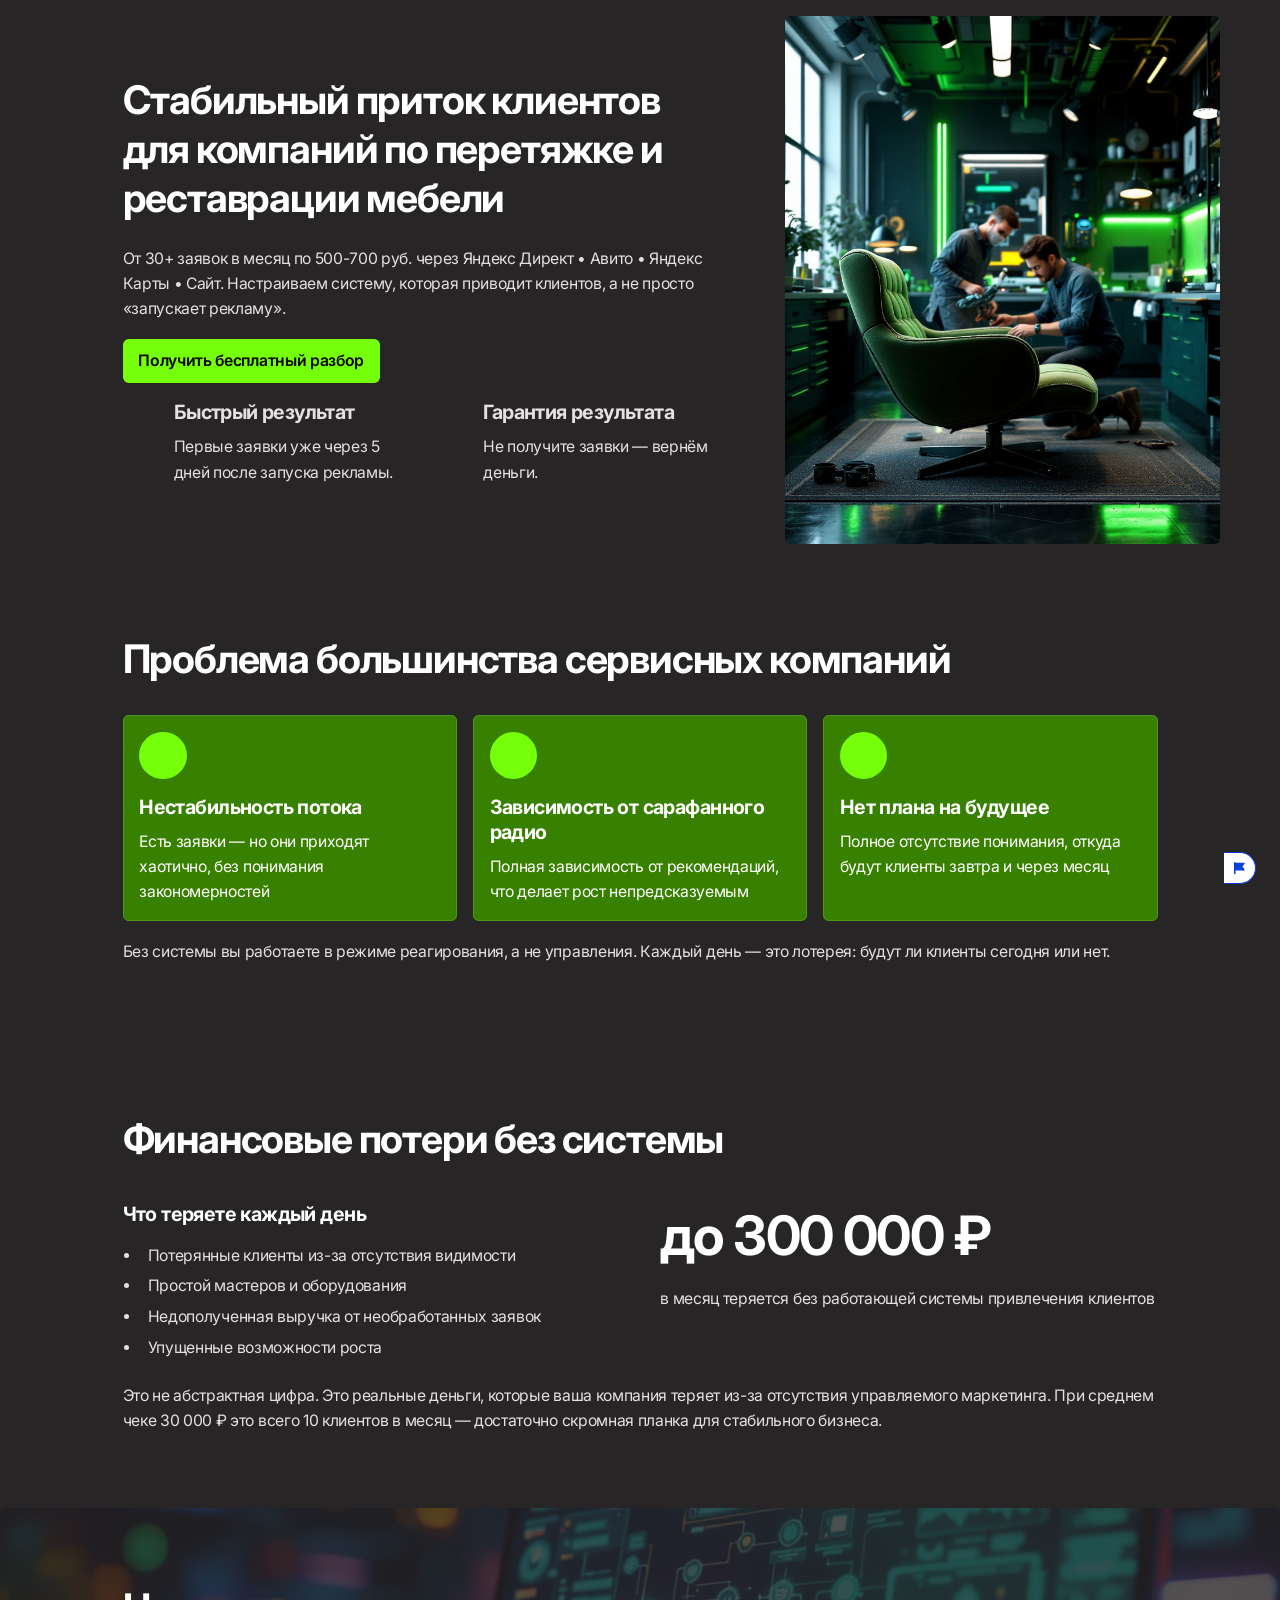
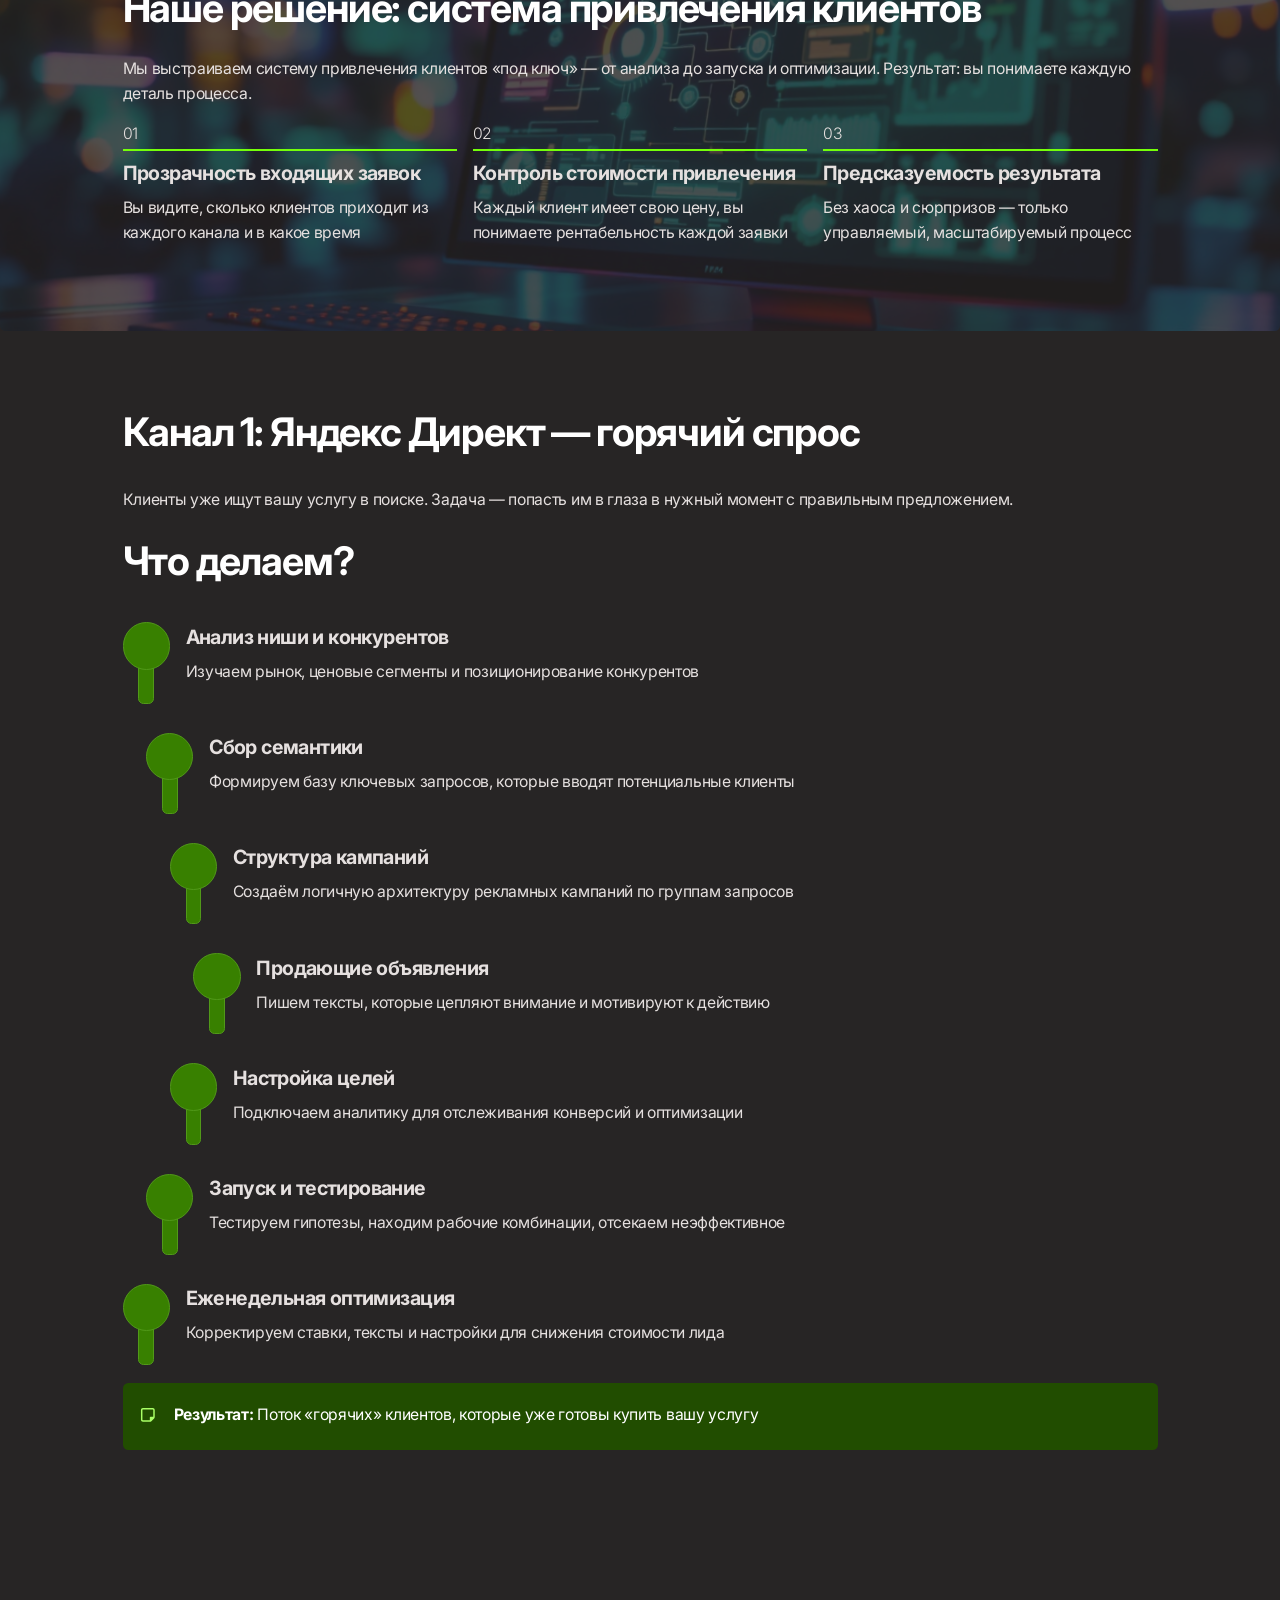
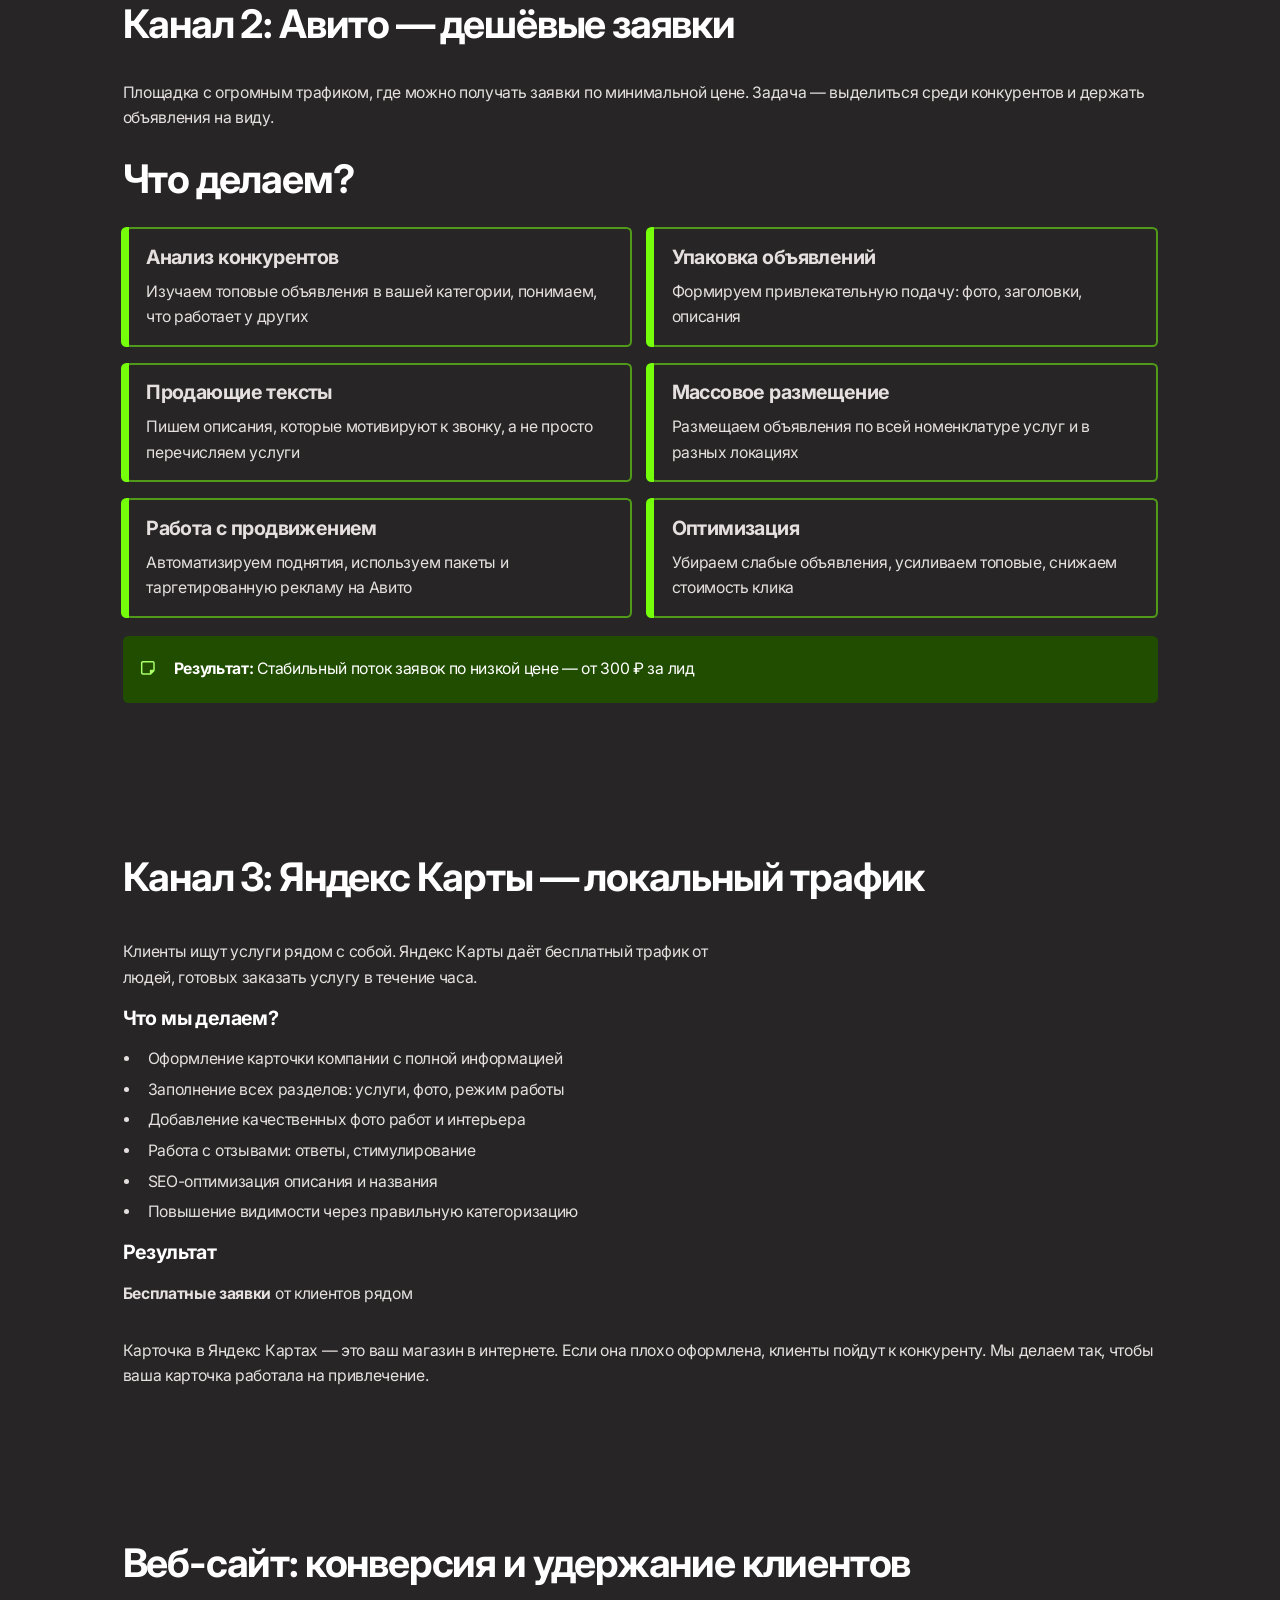
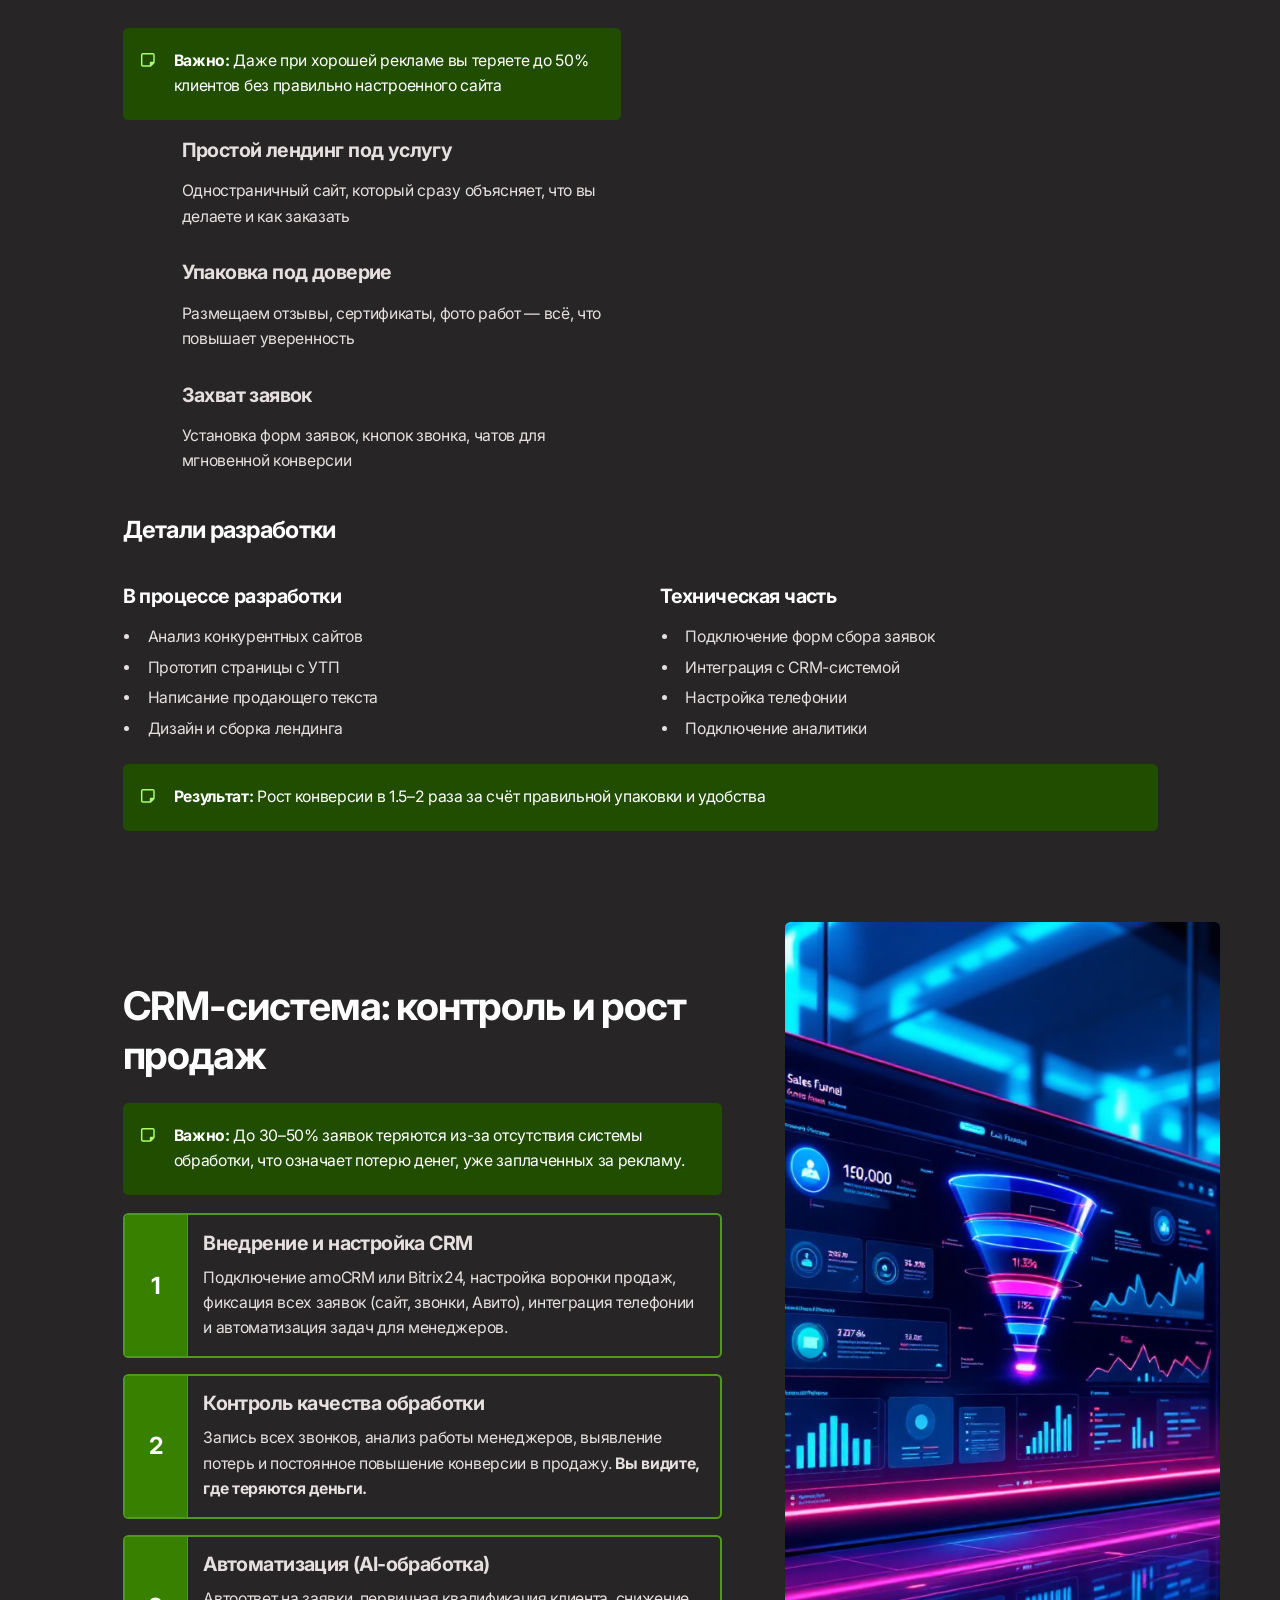
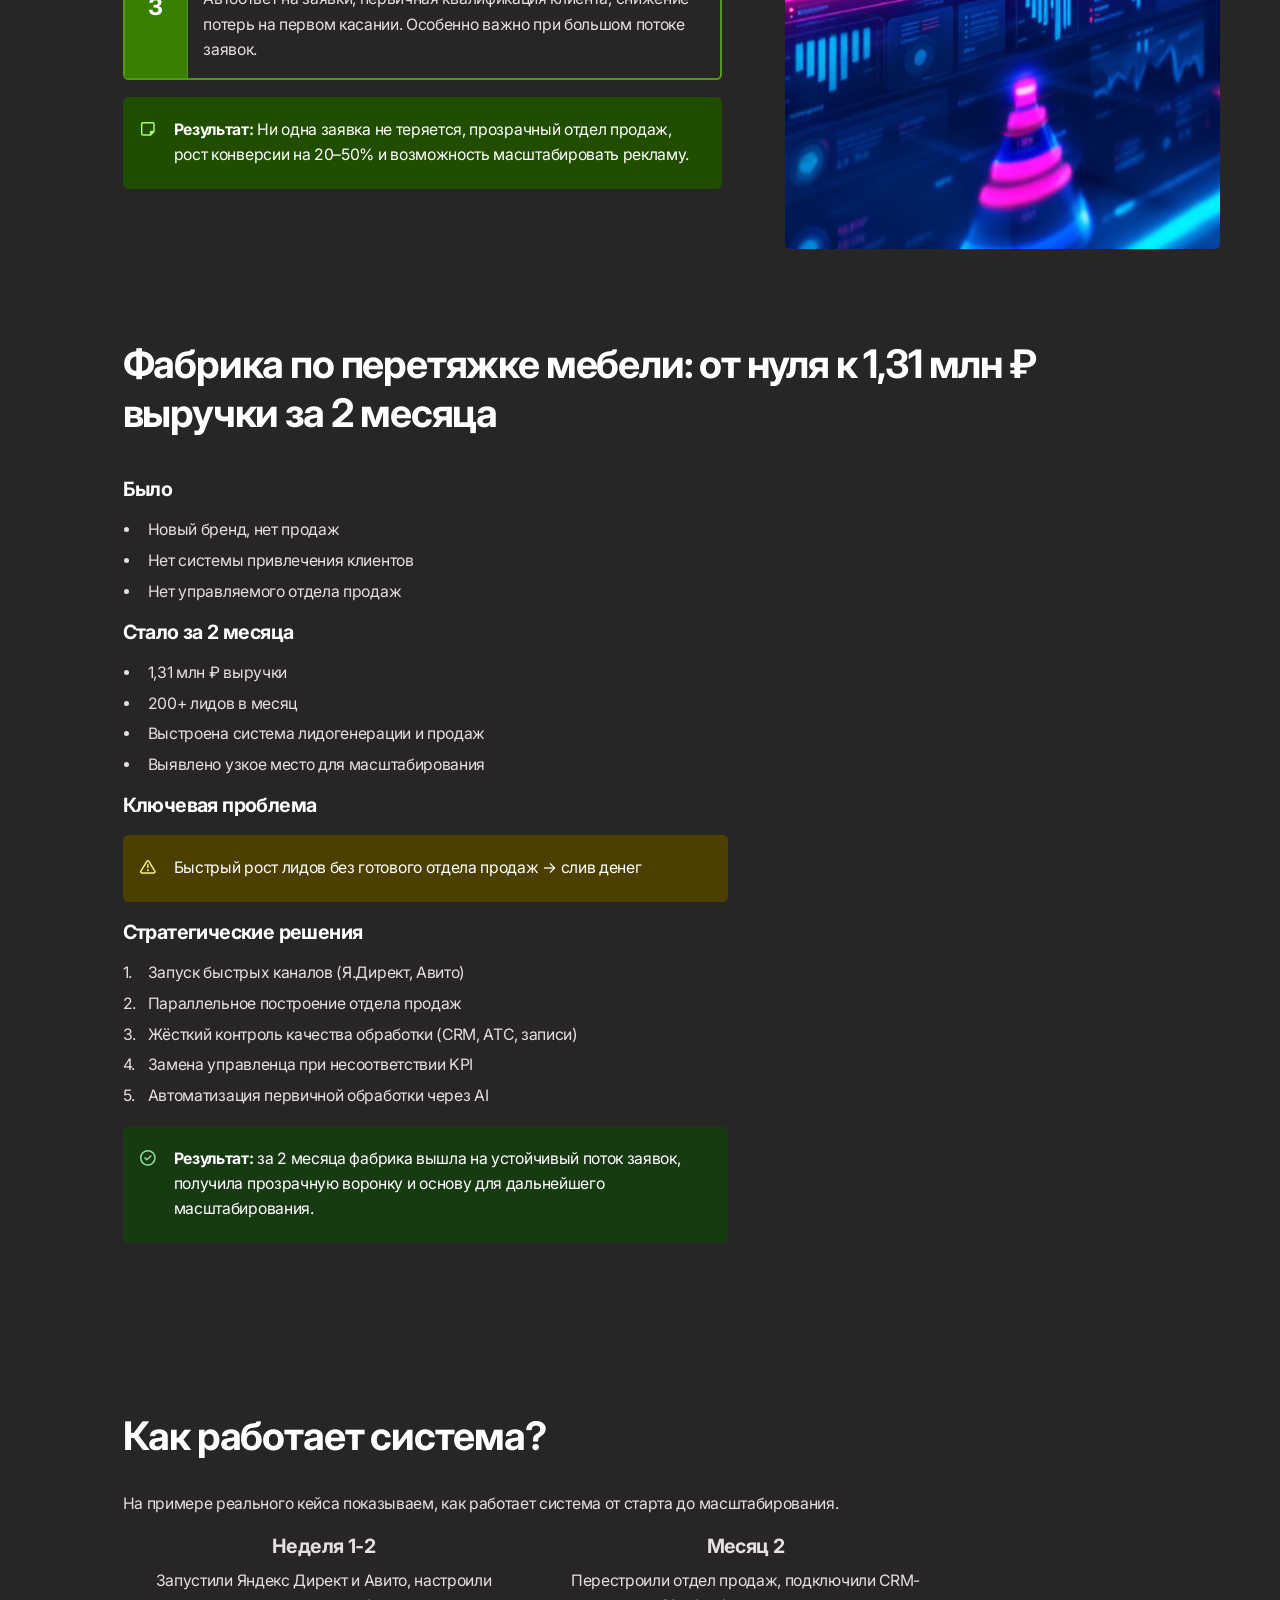
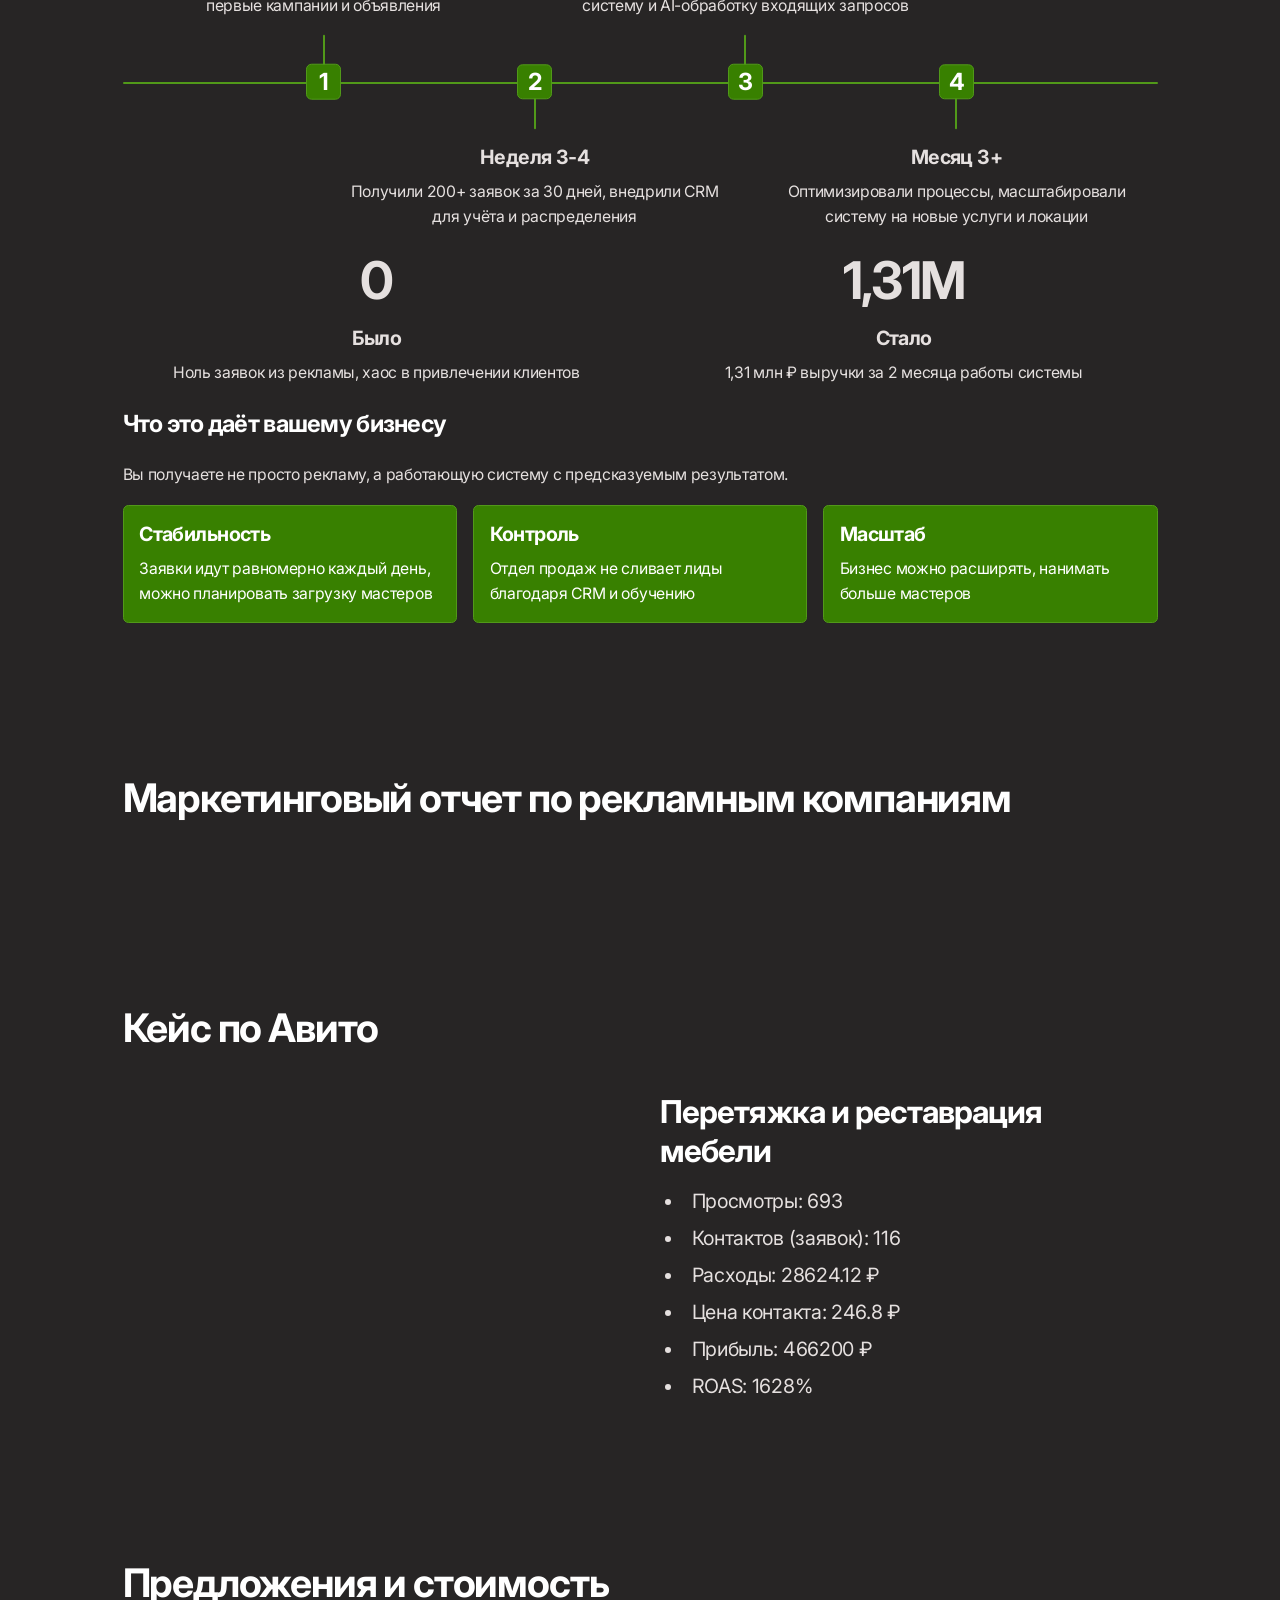
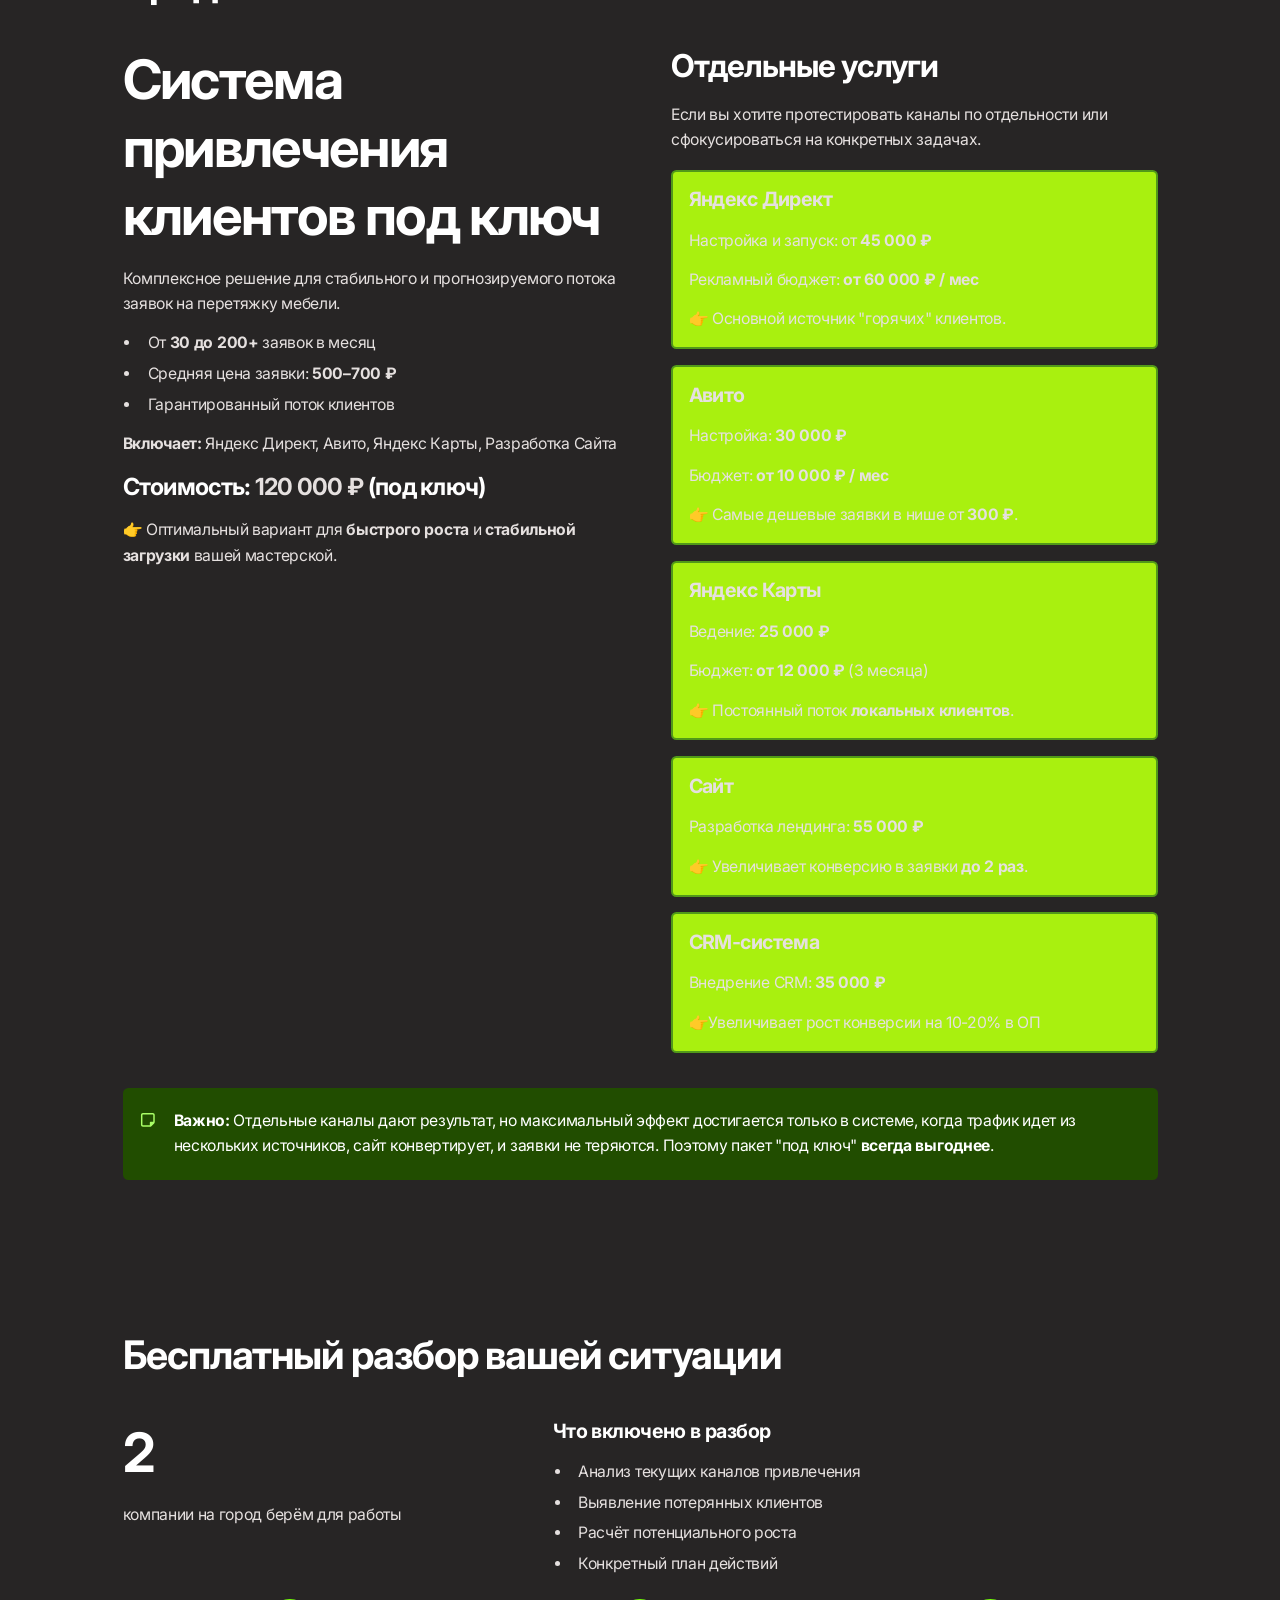
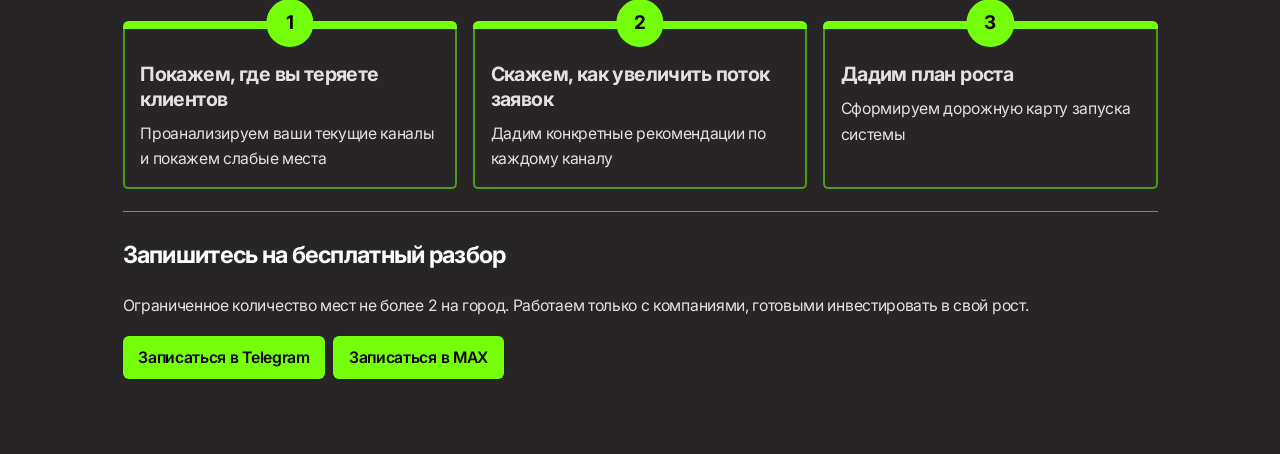
==== commit 14b33891: "Update index.html" ====
--- a/index.html
+++ b/index.html
@@ -1,34 +1,80 @@
-<!DOCTYPE html><html><head><meta charset="utf-8" data-next-head=""><meta name="viewport" content="width=device-width" data-next-head=""><title data-next-head="">Стабильный приток клиентов для компаний по перетяжке и реставрации мебели</title><meta name="robots" content="noindex, nofollow" data-next-head=""><meta content="От 30+ заявок в месяц по 500-700 руб. через Яндекс Директ • Авито • Яндекс Карты • Сайт. Настраиваем систему, которая приводит клиентов, а не просто «запускает рекламу».
+<!DOCTYPE html><html><head><meta charset="utf-8" data-next-head=""><meta name="viewport" content="width=device-width" data-next-head=""><title data-next-head="">Стабильный приток клиентов для компаний по перетяжке и реставрации мебели</title><meta name="robots" content="noindex, nofollow" data-next-head=""><meta content="От 30+ заявок в месяц по 500-700 руб. через Яндекс Директ • Авито • Яндекс Карты • Сайт. Настраиваем систему, которая приводит клиентов, а не просто «запускает рекламу». Получить бесплатный разбор. Быстрый результат: Первые заявки уже через 5 дней после запуска рекламы. Гарантия результата: Не получите заявки — вернём деньги. Гарантия на реставрацию — 18 месяцев (1.5 года)." name="description" data-next-head=""><meta content="Стабильный приток клиентов для компаний по перетяжке и реставрации мебели" property="og:title" data-next-head=""><meta content="От 30+ заявок в месяц по 500-700 руб. через Яндекс Директ • Авито • Яндекс Карты • Сайт. Настраиваем систему, которая приводит клиентов, а не просто «запускает рекламу». Получить бесплатный разбор. Быстрый результат: Первые заявки уже через 5 дней после запуска рекламы. Гарантия результата: Не получите заявки — вернём деньги. Гарантия на реставрацию — 18 месяцев (1.5 года)." property="og:description" data-next-head=""><meta content="https://assets.api.gamma.app/vgib5zy8xq94bbg/screenshots/uoea5d6twm24urt/imxhuw2kn0pflio/slide/f68YdSGiemuYaFqNO6pfi70VHMg" property="og:image" data-next-head=""><meta content="Стабильный приток клиентов для компаний по перетяжке и реставрации мебели" property="twitter:title" data-next-head=""><meta content="От 30+ заявок в месяц по 500-700 руб. через Яндекс Директ • Авито • Яндекс Карты • Сайт. Настраиваем систему, которая приводит клиентов, а не просто «запускает рекламу». Получить бесплатный разбор. Быстрый результат: Первые заявки уже через 5 дней после запуска рекламы. Гарантия результата: Не получите заявки — вернём деньги. Гарантия на реставрацию — 18 месяцев (1.5 года)." property="twitter:description" data-next-head=""><meta content="https://assets.api.gamma.app/vgib5zy8xq94bbg/screenshots/uoea5d6twm24urt/imxhuw2kn0pflio/slide/f68YdSGiemuYaFqNO6pfi70VHMg" property="twitter:image" data-next-head=""><meta property="og:type" content="website" data-next-head=""><meta content="summary_large_image" name="twitter:card" data-next-head=""><link rel="preload" href="css/0e3wyoopgi0-6.css" as="style"><link rel="preload" href="css/0bgu2b-xkhb-r.css" as="style"><link rel="preload" href="css/11t_z7jeaoach.css" as="style"><link rel="preload" href="css/0e6eg~9q0~~nq.css" as="style"><link href="https://fonts.googleapis.com/css2?family=Inter:wght@100;200;300;400;500;600;700;800;900" rel="stylesheet" data-next-head=""><link rel="stylesheet" href="css/0e3wyoopgi0-6.css" data-n-g=""><link rel="stylesheet" href="css/0bgu2b-xkhb-r.css" data-n-p=""><link rel="stylesheet" href="css/11t_z7jeaoach.css" data-n-p=""><link rel="stylesheet" href="css/0e6eg~9q0~~nq.css" data-n-p=""><noscript data-n-css=""></noscript><script defer="" nomodule="" src="js/03~yq9q893hmn.js"></script><script src="js/0mbfhze49i8v-.js" defer=""></script><script src="js/0pf1rvjsu4v-q.js" defer=""></script><script src="js/0fyw-vqk1511z.js" defer=""></script><script src="js/0vi47sfzjanno.js" defer=""></script><script src="js/04l_j34ducy.g.js" defer=""></script><script src="js/0xhevhsbbro.9.js" defer=""></script><script src="js/04hur8320pb2j.js" defer=""></script><script src="js/12x9qhljuqn6h.js" defer=""></script><script src="js/0_ccf9~pi0u.v.js" defer=""></script><script src="js/0o9feeq3rmuq3.js" defer=""></script><script src="js/0pv6hbjaa7ye0.js" defer=""></script><script src="js/033cr10~7r4j_.js" defer=""></script><script src="js/turbopack-0_iihryrp4uzx.js" defer=""></script><script src="js/180zl5xvan29o.js" defer=""></script><script src="js/0mqhgk3494ppr.js" defer=""></script><script src="js/07dbz_b6s3e6h.js" defer=""></script><script src="js/16-7~20qd3c-k.js" defer=""></script><script src="js/09vxfncl-cly5.js" defer=""></script><script src="js/0e02bg7gojdez.js" defer=""></script><script src="js/0k7nffeb1jrc-.js" defer=""></script><script src="js/0matdy1r8z~bl.js" defer=""></script><script src="js/0v5xp~ldc6myg.js" defer=""></script><script src="js/turbopack-0hfwskrulwqqq.js" defer=""></script><script src="js/_buildManifest.js" defer=""></script><script src="js/_ssgManifest.js" defer=""></script><script src="js/_clientMiddlewareManifest.js" defer=""></script>
+<style>
+@media screen and (max-width: 768px) {
+  /* 1. Предотвращение хаотичного разрыва слов по буквам */
+  h1, h2, h3, h4, p, span, div, a, li {
+    word-break: keep-all !important;
+    overflow-wrap: break-word !important;
+    hyphens: none !important;
+  }
 
-Получить бесплатный разбор
+  /* 2. Адаптация сетки главного экрана, тарифов и преимуществ */
+  [style*="grid-template-columns"],
+  .grid-col-controls,
+  .card-layout,
+  [data-node-view-content-inner="smartLayout"],
+  .css-ne0fyw {
+    grid-template-columns: 1fr !important;
+    display: flex !important;
+    flex-direction: column !important;
+    width: 100% !important;
+  }
 
-Быстрый результат
+  /* 3. Оптимизация размеров шрифтов под экраны телефонов */
+  h1, [class*="themed-heading"], .css-117565v {
+    font-size: 1.65rem !important;
+    line-height: 1.25 !important;
+    text-align: center !important;
+  }
+  
+  h2 {
+    font-size: 1.45rem !important;
+    line-height: 1.3 !important;
+  }
 
-Первые заявки уже через 5 дней после запуска рекламы.
+  p, span, li {
+    font-size: 0.95rem !important;
+    line-height: 1.4 !important;
+  }
 
-Гарантия результата
+  /* 4. Центрирование и растягивание кнопок на всю ширину экрана для удобства клика пальцем */
+  a[href*="t.me"], button, .css-1uxa0lr, .css-11eu7i7, .css-1n705t {
+    width: 100% !important;
+    min-width: 100% !important;
+    box-sizing: border-box !important;
+    text-align: center !important;
+    justify-content: center !important;
+    display: flex !important;
+  }
 
-Не пол" name="description" data-next-head=""><meta content="Стабильный приток клиентов для компаний по перетяжке и реставрации мебели" property="og:title" data-next-head=""><meta content="От 30+ заявок в месяц по 500-700 руб. через Яндекс Директ • Авито • Яндекс Карты • Сайт. Настраиваем систему, которая приводит клиентов, а не просто «запускает рекламу».
+  /* 5. Устранение жестких боковых отступов сжимающих контент */
+  .css-1xexl9k, .grid-item, [class*="card-layout-item"] {
+    width: 100% !important;
+    max-width: 100% !important;
+    padding-left: 12px !important;
+    padding-right: 12px !important;
+    box-sizing: border-box !important;
+  }
+}
 
-Получить бесплатный разбор
-
-Быстрый результат
-
-Первые заявки уже через 5 дней после запуска рекламы.
-
-Гарантия результата
-
-Не пол" property="og:description" data-next-head=""><meta content="https://assets.api.gamma.app/vgib5zy8xq94bbg/screenshots/uoea5d6twm24urt/imxhuw2kn0pflio/slide/f68YdSGiemuYaFqNO6pfi70VHMg" property="og:image" data-next-head=""><meta content="Стабильный приток клиентов для компаний по перетяжке и реставрации мебели" property="twitter:title" data-next-head=""><meta content="От 30+ заявок в месяц по 500-700 руб. через Яндекс Директ • Авито • Яндекс Карты • Сайт. Настраиваем систему, которая приводит клиентов, а не просто «запускает рекламу».
-
-Получить бесплатный разбор
-
-Быстрый результат
-
-Первые заявки уже через 5 дней после запуска рекламы.
-
-Гарантия результата
-
-Не пол" property="twitter:description" data-next-head=""><meta content="https://assets.api.gamma.app/vgib5zy8xq94bbg/screenshots/uoea5d6twm24urt/imxhuw2kn0pflio/slide/f68YdSGiemuYaFqNO6pfi70VHMg" property="twitter:image" data-next-head=""><meta property="og:type" content="website" data-next-head=""><meta content="summary_large_image" name="twitter:card" data-next-head=""><link rel="preload" href="css/0e3wyoopgi0-6.css" as="style"><link rel="preload" href="css/0bgu2b-xkhb-r.css" as="style"><link rel="preload" href="css/11t_z7jeaoach.css" as="style"><link rel="preload" href="css/0e6eg~9q0~~nq.css" as="style"><link href="https://fonts.googleapis.com/css2?family=Inter:wght@100;200;300;400;500;600;700;800;900" rel="stylesheet" data-next-head=""><link rel="stylesheet" href="css/0e3wyoopgi0-6.css" data-n-g=""><link rel="stylesheet" href="css/0bgu2b-xkhb-r.css" data-n-p=""><link rel="stylesheet" href="css/11t_z7jeaoach.css" data-n-p=""><link rel="stylesheet" href="css/0e6eg~9q0~~nq.css" data-n-p=""><noscript data-n-css=""></noscript><script defer="" nomodule="" src="js/03~yq9q893hmn.js"></script><script src="js/0mbfhze49i8v-.js" defer=""></script><script src="js/0pf1rvjsu4v-q.js" defer=""></script><script src="js/0fyw-vqk1511z.js" defer=""></script><script src="js/0vi47sfzjanno.js" defer=""></script><script src="js/04l_j34ducy.g.js" defer=""></script><script src="js/0xhevhsbbro.9.js" defer=""></script><script src="js/04hur8320pb2j.js" defer=""></script><script src="js/12x9qhljuqn6h.js" defer=""></script><script src="js/0_ccf9~pi0u.v.js" defer=""></script><script src="js/0o9feeq3rmuq3.js" defer=""></script><script src="js/0pv6hbjaa7ye0.js" defer=""></script><script src="js/033cr10~7r4j_.js" defer=""></script><script src="js/turbopack-0_iihryrp4uzx.js" defer=""></script><script src="js/180zl5xvan29o.js" defer=""></script><script src="js/0mqhgk3494ppr.js" defer=""></script><script src="js/07dbz_b6s3e6h.js" defer=""></script><script src="js/16-7~20qd3c-k.js" defer=""></script><script src="js/09vxfncl-cly5.js" defer=""></script><script src="js/0e02bg7gojdez.js" defer=""></script><script src="js/0k7nffeb1jrc-.js" defer=""></script><script src="js/0matdy1r8z~bl.js" defer=""></script><script src="js/0v5xp~ldc6myg.js" defer=""></script><script src="js/turbopack-0hfwskrulwqqq.js" defer=""></script><script src="js/_buildManifest.js" defer=""></script><script src="js/_ssgManifest.js" defer=""></script><script src="js/_clientMiddlewareManifest.js" defer=""></script></head><body class="site-animations-bootstrap"><link rel="preload" as="image" href="https://imgproxy.gamma.app/resize/quality:80/resizing_type:fit/width:2000/https://cdn.gamma.app/vgib5zy8xq94bbg/generated-images/60pPnO57x0OZhTuN-5F9o.png"><link rel="preload" as="image" href="https://imgproxy.gamma.app/resize/quality:80/resizing_type:fit/width:2000/https://cdn.gamma.app/vgib5zy8xq94bbg/generated-images/yzq8zm8bYzggJaYRhIC1Z.png"><link rel="preload" as="image" href="https://imgproxy.gamma.app/resize/quality:80/resizing_type:fit/width:2000/https://cdn.gamma.app/vgib5zy8xq94bbg/generated-images/nzyTVWprnwrnmjjZ29OHg.png"><link rel="preload" as="image" href="https://imgproxy.gamma.app/resize/quality:80/resizing_type:fit/width:2000/https://cdn.gamma.app/vgib5zy8xq94bbg/7bdb07d3840c4d4cb43f6013cbdd92ce/original/Skrinshot-08-04-2026-183813.jpg"><link rel="preload" as="image" href="https://imgproxy.gamma.app/resize/quality:80/resizing_type:fit/width:2000/https://cdn.gamma.app/vgib5zy8xq94bbg/1c11d9a1137d4a9f8da084923d888e8b/original/_10-11-2025_170347.jpg"><div id="__next"><style data-emotion="css-global ykyar2">:host,:root,[data-theme]{--chakra-ring-inset:var(--chakra-empty,/*!*/ /*!*/);--chakra-ring-offset-width:0px;--chakra-ring-offset-color:#fff;--chakra-ring-color:rgba(66, 153, 225, 0.6);--chakra-ring-offset-shadow:0 0 #0000;--chakra-ring-shadow:0 0 #0000;--chakra-space-x-reverse:0;--chakra-space-y-reverse:0;--chakra-colors-transparent:transparent;--chakra-colors-current:currentColor;--chakra-colors-black:#000000;--chakra-colors-white:#ffffff;--chakra-colors-whiteAlpha-50:rgba(255, 255, 255, 0.04);--chakra-colors-whiteAlpha-100:rgba(255, 255, 255, 0.06);--chakra-colors-whiteAlpha-200:rgba(255, 255, 255, 0.08);--chakra-colors-whiteAlpha-300:rgba(255, 255, 255, 0.16);--chakra-colors-whiteAlpha-400:rgba(255, 255, 255, 0.24);--chakra-colors-whiteAlpha-500:rgba(255, 255, 255, 0.36);--chakra-colors-whiteAlpha-600:rgba(255, 255, 255, 0.48);--chakra-colors-whiteAlpha-700:rgba(255, 255, 255, 0.64);--chakra-colors-whiteAlpha-800:rgba(255, 255, 255, 0.80);--chakra-colors-whiteAlpha-900:rgba(255, 255, 255, 0.92);--chakra-colors-blackAlpha-50:rgba(0, 0, 0, 0.04);--chakra-colors-blackAlpha-100:rgba(0, 0, 0, 0.06);--chakra-colors-blackAlpha-200:rgba(0, 0, 0, 0.08);--chakra-colors-blackAlpha-300:rgba(0, 0, 0, 0.16);--chakra-colors-blackAlpha-400:rgba(0, 0, 0, 0.24);--chakra-colors-blackAlpha-500:rgba(0, 0, 0, 0.36);--chakra-colors-blackAlpha-600:rgba(0, 0, 0, 0.48);--chakra-colors-blackAlpha-700:rgba(0, 0, 0, 0.64);--chakra-colors-blackAlpha-800:rgba(0, 0, 0, 0.80);--chakra-colors-blackAlpha-900:rgba(0, 0, 0, 0.92);--chakra-colors-gray-50:#f5f5f6;--chakra-colors-gray-100:#ececed;--chakra-colors-gray-200:#dfdfe0;--chakra-colors-gray-300:#cacacb;--chakra-colors-gray-400:#aeaeb2;--chakra-colors-gray-500:#8b8b90;--chakra-colors-gray-600:#66666b;--chakra-colors-gray-700:#4d4d51;--chakra-colors-gray-800:#38383c;--chakra-colors-gray-900:#252527;--chakra-colors-gray-950:#131314;--chakra-colors-red-50:#fef2f2;--chakra-colors-red-100:#fee2e2;--chakra-colors-red-200:#fecaca;--chakra-colors-red-300:#fca5a5;--chakra-colors-red-400:#f87171;--chakra-colors-red-500:#ef4444;--chakra-colors-red-600:#dc2626;--chakra-colors-red-700:#b91c1c;--chakra-colors-red-800:#991b1b;--chakra-colors-red-900:#751d1d;--chakra-colors-red-950:#450a0a;--chakra-colors-orange-50:#fff6ec;--chakra-colors-orange-100:#ffecd3;--chakra-colors-orange-200:#ffd4a5;--chakra-colors-orange-300:#ffb66d;--chakra-colors-orange-400:#ff8b32;--chakra-colors-orange-500:#ff6a0a;--chakra-colors-orange-600:#ff5000;--chakra-colors-orange-700:#cc3702;--chakra-colors-orange-800:#a12c0b;--chakra-colors-orange-900:#82270c;--chakra-colors-orange-950:#461004;--chakra-colors-yellow-50:#fffbeb;--chakra-colors-yellow-100:#fff3c6;--chakra-colors-yellow-200:#ffeba2;--chakra-colors-yellow-300:#ffd55e;--chakra-colors-yellow-400:#fec500;--chakra-colors-yellow-500:#f4b603;--chakra-colors-yellow-600:#da9c05;--chakra-colors-yellow-700:#b47300;--chakra-colors-yellow-800:#9b5500;--chakra-colors-yellow-900:#77390a;--chakra-colors-yellow-950:#441c00;--chakra-colors-green-50:#f2fcf1;--chakra-colors-green-100:#e2f7e1;--chakra-colors-green-200:#c4eec4;--chakra-colors-green-300:#96e096;--chakra-colors-green-400:#60c860;--chakra-colors-green-500:#3caa3c;--chakra-colors-green-600:#2c8c2c;--chakra-colors-green-700:#266d28;--chakra-colors-green-800:#1a561c;--chakra-colors-green-900:#1c481d;--chakra-colors-green-950:#082b09;--chakra-colors-teal-50:#eefffd;--chakra-colors-teal-100:#e0fdf9;--chakra-colors-teal-200:#b6fff6;--chakra-colors-teal-300:#7af9ef;--chakra-colors-teal-400:#32e5e1;--chakra-colors-teal-500:#04c8c6;--chakra-colors-teal-600:#009ea4;--chakra-colors-teal-700:#027e83;--chakra-colors-teal-800:#086267;--chakra-colors-teal-900:#0c5155;--chakra-colors-teal-950:#002f34;--chakra-colors-blue-50:#ebf3fe;--chakra-colors-blue-100:#d0e6fe;--chakra-colors-blue-200:#aad5fe;--chakra-colors-blue-300:#84c1fa;--chakra-colors-blue-400:#63acf7;--chakra-colors-blue-500:#2c88f7;--chakra-colors-blue-600:#0858f7;--chakra-colors-blue-700:#0740df;--chakra-colors-blue-800:#0540ad;--chakra-colors-blue-900:#0b2e79;--chakra-colors-blue-950:#002253;--chakra-colors-cyan-50:#eefffd;--chakra-colors-cyan-100:#e0fdf9;--chakra-colors-cyan-200:#b6fff6;--chakra-colors-cyan-300:#7af9ef;--chakra-colors-cyan-400:#32e5e1;--chakra-colors-cyan-500:#04c8c6;--chakra-colors-cyan-600:#009ea4;--chakra-colors-cyan-700:#027e83;--chakra-colors-cyan-800:#086267;--chakra-colors-cyan-900:#0c5155;--chakra-colors-cyan-950:#002f34;--chakra-colors-purple-50:#f8f6ff;--chakra-colors-purple-100:#f2ecff;--chakra-colors-purple-200:#e1d5ff;--chakra-colors-purple-300:#d0b9ff;--chakra-colors-purple-400:#bd97fd;--chakra-colors-purple-500:#b179fb;--chakra-colors-purple-600:#9044eb;--chakra-colors-purple-700:#8131dc;--chakra-colors-purple-800:#6623ad;--chakra-colors-purple-900:#511c87;--chakra-colors-purple-950:#350764;--chakra-colors-pink-50:#fff4fe;--chakra-colors-pink-100:#fee9fb;--chakra-colors-pink-200:#fdd1f8;--chakra-colors-pink-300:#faadee;--chakra-colors-pink-400:#f578de;--chakra-colors-pink-500:#ea4bcd;--chakra-colors-pink-600:#d62cad;--chakra-colors-pink-700:#b50084;--chakra-colors-pink-800:#920063;--chakra-colors-pink-900:#6e0d46;--chakra-colors-pink-950:#50072a;--chakra-colors-gradient-light:linear-gradient(180deg, #FFFFFF 0%, #FCF9F5 100%);--chakra-colors-gradient-dark:linear-gradient(180deg, #3c3838 0%, #272525 100%);--chakra-colors-gradient-blue-to-purple:linear-gradient(91.78deg, #3300D9 1.24%, #9D20C9 73.37%, #DF7A6C 166.1%);--chakra-colors-gradient-blue-to-orange:linear-gradient(92.91deg, #3300D9 2.18%, #9D20C9 44.94%, #DF7A6C 99.91%);--chakra-colors-gradient-secondary-light:linear-gradient(120deg, var(--chakra-colors-sky-100) 0%, var(--chakra-colors-deepocean-200) 100%);--chakra-colors-gradient-secondary-dark:linear-gradient(180deg, var(--chakra-colors-deepocean-950) 7.49%, var(--chakra-colors-sky-800) 57.5%, var(--chakra-colors-sky-300) 100%);--chakra-colors-gradient-brand-bg:linear-gradient(96deg, var(--chakra-colors-deepocean-950) 7%,  var(--chakra-colors-deepocean-900) 21%,  var(--chakra-colors-deepocean-800) 46%,  var(--chakra-colors-sky-300) 100%);--chakra-colors-gradient-brand-text:linear-gradient(96deg, var(--chakra-colors-deepocean-950) 7%, var(--chakra-colors-deepocean-800) 46%, var(--chakra-colors-deepocean-300) 100%);--chakra-colors-gradient-sky:linear-gradient(0deg, #FFFFFF 4%, #AFE7FC 48%, #A8D1FF 71%, #CDDAFA 85%, #FFFBF2 100%);--chakra-colors-gradient-aurora-seafoam:radial-gradient(at 40% 20%, var(--chakra-colors-aurora-300) 0px, transparent 50%),radial-gradient(at 80% 0%, var(--chakra-colors-seafoam-300) 0px, transparent 50%),radial-gradient(at 0% 50%, var(--chakra-colors-seafoam-200) 0px, transparent 50%),radial-gradient(at 80% 50%, var(--chakra-colors-deepocean-200) 0px, transparent 50%),radial-gradient(at 0% 100%, var(--chakra-colors-aurora-300) 0px, transparent 50%),radial-gradient(at 80% 100%, var(--chakra-colors-evergreen-200) 0px, transparent 50%),radial-gradient(at 0% 0%, var(--chakra-colors-sky-300) 0px, transparent 50%);--chakra-colors-gradient-prism:radial-gradient(100% 300% at 4% 0%, var(--chakra-colors-bordeaux-800) 0%, var(--chakra-colors-flamingo-400) 43%, var(--chakra-colors-lake-500) 100%);--chakra-colors-elevation-1:#1a1b1d;--chakra-colors-elevation-2:#1d1f22;--chakra-colors-elevation-3:#212327;--chakra-colors-elevation-4:#2f3339;--chakra-colors-elevation-5:#3d444c;--chakra-colors-elevation-6:#515c68;--chakra-colors-moonbeam-50:#faf9f5;--chakra-colors-moonbeam-100:#f1eee3;--chakra-colors-moonbeam-200:#e2dcc6;--chakra-colors-moonbeam-300:#cfc4a2;--chakra-colors-moonbeam-400:#bba77c;--chakra-colors-moonbeam-500:#ad9362;--chakra-colors-moonbeam-600:#a08156;--chakra-colors-moonbeam-700:#856949;--chakra-colors-moonbeam-800:#6d563f;--chakra-colors-moonbeam-900:#594735;--chakra-colors-moonbeam-950:#2f241b;--chakra-colors-spacedust-50:#f2f1ef;--chakra-colors-spacedust-100:#eceae8;--chakra-colors-spacedust-200:#d8d5d0;--chakra-colors-spacedust-300:#c0bbb1;--chakra-colors-spacedust-400:#a59d92;--chakra-colors-spacedust-500:#93887c;--chakra-colors-spacedust-600:#867970;--chakra-colors-spacedust-700:#70655e;--chakra-colors-spacedust-800:#5d544f;--chakra-colors-spacedust-900:#4c4542;--chakra-colors-spacedust-950:#282422;--chakra-colors-spacegray-50:#f7f7f7;--chakra-colors-spacegray-100:#ededed;--chakra-colors-spacegray-200:#dfdfdf;--chakra-colors-spacegray-300:#d1d1d1;--chakra-colors-spacegray-400:#adadad;--chakra-colors-spacegray-500:#999999;--chakra-colors-spacegray-600:#888888;--chakra-colors-spacegray-700:#7b7b7b;--chakra-colors-spacegray-800:#676767;--chakra-colors-spacegray-900:#545454;--chakra-colors-spacegray-950:#363636;--chakra-colors-steel-50:#f7f7f7;--chakra-colors-steel-100:#ededed;--chakra-colors-steel-200:#dededf;--chakra-colors-steel-300:#c7c7c9;--chakra-colors-steel-400:#acacae;--chakra-colors-steel-500:#9c9c9e;--chakra-colors-steel-600:#878789;--chakra-colors-steel-700:#79797c;--chakra-colors-steel-800:#666667;--chakra-colors-steel-900:#535355;--chakra-colors-steel-950:#353536;--chakra-colors-titanium-50:#f5f5f6;--chakra-colors-titanium-100:#ececed;--chakra-colors-titanium-200:#dfdfe0;--chakra-colors-titanium-300:#cacacb;--chakra-colors-titanium-400:#aeaeb2;--chakra-colors-titanium-500:#8b8b90;--chakra-colors-titanium-600:#66666b;--chakra-colors-titanium-700:#4d4d51;--chakra-colors-titanium-800:#38383c;--chakra-colors-titanium-900:#252527;--chakra-colors-titanium-950:#131314;--chakra-colors-tungsten-50:#f0f0f2;--chakra-colors-tungsten-100:#dadadb;--chakra-colors-tungsten-200:#b9b8bb;--chakra-colors-tungsten-300:#87878b;--chakra-colors-tungsten-400:#515153;--chakra-colors-tungsten-500:#363638;--chakra-colors-tungsten-600:#2e2e30;--chakra-colors-tungsten-700:#272729;--chakra-colors-tungsten-800:#222223;--chakra-colors-tungsten-900:#1d1d1e;--chakra-colors-tungsten-950:#131314;--chakra-colors-snowcap-50:#e8eefc;--chakra-colors-snowcap-100:#dbe5fe;--chakra-colors-snowcap-200:#bfd2fe;--chakra-colors-snowcap-300:#93b6fd;--chakra-colors-snowcap-400:#6090fa;--chakra-colors-snowcap-500:#3b68f6;--chakra-colors-snowcap-600:#2548eb;--chakra-colors-snowcap-700:#1d34d8;--chakra-colors-snowcap-800:#1e2caf;--chakra-colors-snowcap-900:#1e2b8a;--chakra-colors-snowcap-950:#171d54;--chakra-colors-glacier-50:#f0f4fd;--chakra-colors-glacier-100:#e8eefc;--chakra-colors-glacier-200:#cdd9f8;--chakra-colors-glacier-300:#afc0f2;--chakra-colors-glacier-400:#8f9eea;--chakra-colors-glacier-500:#737ee1;--chakra-colors-glacier-600:#585ad3;--chakra-colors-glacier-700:#4949b9;--chakra-colors-glacier-800:#3d3e96;--chakra-colors-glacier-900:#383b77;--chakra-colors-glacier-950:#212245;--chakra-colors-raindrop-50:#eef3ff;--chakra-colors-raindrop-100:#dee7ff;--chakra-colors-raindrop-200:#c7d5fe;--chakra-colors-raindrop-300:#a5b8fc;--chakra-colors-raindrop-400:#8192f8;--chakra-colors-raindrop-500:#636df1;--chakra-colors-raindrop-600:#4846e5;--chakra-colors-raindrop-700:#3c38ca;--chakra-colors-raindrop-800:#3230a3;--chakra-colors-raindrop-900:#2e2f81;--chakra-colors-raindrop-950:#1c1b4b;--chakra-colors-periwinkle-50:#eff4fe;--chakra-colors-periwinkle-100:#e2eafd;--chakra-colors-periwinkle-200:#cddafa;--chakra-colors-periwinkle-300:#acbef5;--chakra-colors-periwinkle-400:#8a9cef;--chakra-colors-periwinkle-500:#6e7be6;--chakra-colors-periwinkle-600:#5256d9;--chakra-colors-periwinkle-700:#4345bf;--chakra-colors-periwinkle-800:#393c9a;--chakra-colors-periwinkle-900:#34377b;--chakra-colors-periwinkle-950:#1f2147;--chakra-colors-puddle-50:#eff7ff;--chakra-colors-puddle-100:#daedff;--chakra-colors-puddle-200:#a8d5ff;--chakra-colors-puddle-300:#91cdff;--chakra-colors-puddle-400:#5eb1fc;--chakra-colors-puddle-500:#388ff9;--chakra-colors-puddle-600:#2271ee;--chakra-colors-puddle-700:#1a5bdb;--chakra-colors-puddle-800:#1c4ab1;--chakra-colors-puddle-900:#1c418c;--chakra-colors-puddle-950:#162955;--chakra-colors-lake-50:#f1f6fd;--chakra-colors-lake-100:#dfecfa;--chakra-colors-lake-200:#c6ddf7;--chakra-colors-lake-300:#9ec8f2;--chakra-colors-lake-400:#70aaea;--chakra-colors-lake-500:#4986e1;--chakra-colors-lake-600:#3a6ed6;--chakra-colors-lake-700:#315bc4;--chakra-colors-lake-800:#2e4a9f;--chakra-colors-lake-900:#2a427e;--chakra-colors-lake-950:#1e2a4d;--chakra-colors-ultramarine-50:#eff8ff;--chakra-colors-ultramarine-100:#daefff;--chakra-colors-ultramarine-200:#bee4ff;--chakra-colors-ultramarine-300:#91d3ff;--chakra-colors-ultramarine-400:#5dbafd;--chakra-colors-ultramarine-500:#379bfa;--chakra-colors-ultramarine-600:#217cef;--chakra-colors-ultramarine-700:#1862d4;--chakra-colors-ultramarine-800:#1b52b2;--chakra-colors-ultramarine-900:#1c488c;--chakra-colors-ultramarine-950:#162c55;--chakra-colors-deepocean-50:#ebf3fe;--chakra-colors-deepocean-100:#d0e6fe;--chakra-colors-deepocean-200:#aad5fe;--chakra-colors-deepocean-300:#84c1fa;--chakra-colors-deepocean-400:#63acf7;--chakra-colors-deepocean-500:#2c88f7;--chakra-colors-deepocean-600:#0858f7;--chakra-colors-deepocean-700:#0740df;--chakra-colors-deepocean-800:#0540ad;--chakra-colors-deepocean-900:#0b2e79;--chakra-colors-deepocean-950:#002253;--chakra-colors-deepspace-50:#eef6ff;--chakra-colors-deepspace-100:#dcedff;--chakra-colors-deepspace-200:#b2dbff;--chakra-colors-deepspace-300:#6dbfff;--chakra-colors-deepspace-400:#209fff;--chakra-colors-deepspace-500:#0082ff;--chakra-colors-deepspace-600:#0065df;--chakra-colors-deepspace-700:#004fb4;--chakra-colors-deepspace-800:#004495;--chakra-colors-deepspace-900:#00387a;--chakra-colors-deepspace-950:#000e21;--chakra-colors-bordeaux-50:#fdf2f9;--chakra-colors-bordeaux-100:#fce7f5;--chakra-colors-bordeaux-200:#fbcfec;--chakra-colors-bordeaux-300:#f9a8db;--chakra-colors-bordeaux-400:#f373c1;--chakra-colors-bordeaux-500:#eb49a7;--chakra-colors-bordeaux-600:#da2887;--chakra-colors-bordeaux-700:#bd196c;--chakra-colors-bordeaux-800:#921653;--chakra-colors-bordeaux-900:#83184d;--chakra-colors-bordeaux-950:#50072a;--chakra-colors-flamingo-50:#fff4fe;--chakra-colors-flamingo-100:#fee9fb;--chakra-colors-flamingo-200:#fdd1f8;--chakra-colors-flamingo-300:#faadee;--chakra-colors-flamingo-400:#f578de;--chakra-colors-flamingo-500:#ea4bcd;--chakra-colors-flamingo-600:#d62cad;--chakra-colors-flamingo-700:#b50084;--chakra-colors-flamingo-800:#920063;--chakra-colors-flamingo-900:#6e0d46;--chakra-colors-flamingo-950:#50072a;--chakra-colors-bonan-50:#fffbeb;--chakra-colors-bonan-100:#fff3c6;--chakra-colors-bonan-200:#ffeba2;--chakra-colors-bonan-300:#ffd55e;--chakra-colors-bonan-400:#fec500;--chakra-colors-bonan-500:#f4b603;--chakra-colors-bonan-600:#da9c05;--chakra-colors-bonan-700:#b47300;--chakra-colors-bonan-800:#9b5500;--chakra-colors-bonan-900:#77390a;--chakra-colors-bonan-950:#441c00;--chakra-colors-aurora-50:#f8f6ff;--chakra-colors-aurora-100:#f2ecff;--chakra-colors-aurora-200:#e1d5ff;--chakra-colors-aurora-300:#d0b9ff;--chakra-colors-aurora-400:#bd97fd;--chakra-colors-aurora-500:#b179fb;--chakra-colors-aurora-600:#9044eb;--chakra-colors-aurora-700:#8131dc;--chakra-colors-aurora-800:#6623ad;--chakra-colors-aurora-900:#511c87;--chakra-colors-aurora-950:#350764;--chakra-colors-seafoam-50:#eefffd;--chakra-colors-seafoam-100:#e0fdf9;--chakra-colors-seafoam-200:#b6fff6;--chakra-colors-seafoam-300:#7af9ef;--chakra-colors-seafoam-400:#32e5e1;--chakra-colors-seafoam-500:#04c8c6;--chakra-colors-seafoam-600:#009ea4;--chakra-colors-seafoam-700:#027e83;--chakra-colors-seafoam-800:#086267;--chakra-colors-seafoam-900:#0c5155;--chakra-colors-seafoam-950:#002f34;--chakra-colors-evergreen-50:#f2fcf1;--chakra-colors-evergreen-100:#e2f7e1;--chakra-colors-evergreen-200:#c4eec4;--chakra-colors-evergreen-300:#96e096;--chakra-colors-evergreen-400:#60c860;--chakra-colors-evergreen-500:#3caa3c;--chakra-colors-evergreen-600:#2c8c2c;--chakra-colors-evergreen-700:#266d28;--chakra-colors-evergreen-800:#1a561c;--chakra-colors-evergreen-900:#1c481d;--chakra-colors-evergreen-950:#082b09;--chakra-colors-rocketfire-50:#fff6ec;--chakra-colors-rocketfire-100:#ffecd3;--chakra-colors-rocketfire-200:#ffd4a5;--chakra-colors-rocketfire-300:#ffb66d;--chakra-colors-rocketfire-400:#ff8b32;--chakra-colors-rocketfire-500:#ff6a0a;--chakra-colors-rocketfire-600:#ff5000;--chakra-colors-rocketfire-700:#cc3702;--chakra-colors-rocketfire-800:#a12c0b;--chakra-colors-rocketfire-900:#82270c;--chakra-colors-rocketfire-950:#461004;--chakra-colors-calamity-50:#fef2f2;--chakra-colors-calamity-100:#fee2e2;--chakra-colors-calamity-200:#fecaca;--chakra-colors-calamity-300:#fca5a5;--chakra-colors-calamity-400:#f87171;--chakra-colors-calamity-500:#ef4444;--chakra-colors-calamity-600:#dc2626;--chakra-colors-calamity-700:#b91c1c;--chakra-colors-calamity-800:#991b1b;--chakra-colors-calamity-900:#751d1d;--chakra-colors-calamity-950:#450a0a;--chakra-colors-trueblue-50:#ebf3fe;--chakra-colors-trueblue-100:#d0e6fe;--chakra-colors-trueblue-200:#aad5fe;--chakra-colors-trueblue-300:#84c1fa;--chakra-colors-trueblue-400:#63acf7;--chakra-colors-trueblue-500:#2c88f7;--chakra-colors-trueblue-600:#0858f7;--chakra-colors-trueblue-700:#0740df;--chakra-colors-trueblue-800:#0540ad;--chakra-colors-trueblue-900:#0b2e79;--chakra-colors-trueblue-950:#002253;--chakra-colors-sky-50:#ebf3fe;--chakra-colors-sky-100:#d0e6fe;--chakra-colors-sky-200:#aad5fe;--chakra-colors-sky-300:#84c1fa;--chakra-colors-sky-400:#63acf7;--chakra-colors-sky-500:#2c88f7;--chakra-colors-sky-600:#0858f7;--chakra-colors-sky-700:#0740df;--chakra-colors-sky-800:#0540ad;--chakra-colors-sky-900:#0b2e79;--chakra-colors-sky-950:#002253;--chakra-borders-none:0;--chakra-borders-1px:1px solid;--chakra-borders-2px:2px solid;--chakra-borders-4px:4px solid;--chakra-borders-8px:8px solid;--chakra-fonts-heading:'ESBuild',sans-serif;--chakra-fonts-body:'PPMori',sans-serif;--chakra-fonts-mono:SFMono-Regular,Menlo,Monaco,Consolas,"Liberation Mono","Courier New",monospace;--chakra-fontSizes-3xs:0.45rem;--chakra-fontSizes-2xs:0.625rem;--chakra-fontSizes-xs:0.75rem;--chakra-fontSizes-sm:0.875rem;--chakra-fontSizes-md:1rem;--chakra-fontSizes-lg:1.125rem;--chakra-fontSizes-xl:1.25rem;--chakra-fontSizes-2xl:1.5rem;--chakra-fontSizes-3xl:1.875rem;--chakra-fontSizes-4xl:2.25rem;--chakra-fontSizes-5xl:3rem;--chakra-fontSizes-6xl:3.75rem;--chakra-fontSizes-7xl:4.5rem;--chakra-fontSizes-8xl:6rem;--chakra-fontSizes-9xl:8rem;--chakra-fontSizes-xxs:11px;--chakra-fontWeights-hairline:100;--chakra-fontWeights-thin:200;--chakra-fontWeights-light:300;--chakra-fontWeights-normal:400;--chakra-fontWeights-medium:500;--chakra-fontWeights-semibold:600;--chakra-fontWeights-bold:700;--chakra-fontWeights-extrabold:800;--chakra-fontWeights-black:900;--chakra-letterSpacings-tighter:-0.05em;--chakra-letterSpacings-tight:-0.025em;--chakra-letterSpacings-normal:0;--chakra-letterSpacings-wide:0.025em;--chakra-letterSpacings-wider:0.05em;--chakra-letterSpacings-widest:0.1em;--chakra-lineHeights-3:.75rem;--chakra-lineHeights-4:1rem;--chakra-lineHeights-5:1.25rem;--chakra-lineHeights-6:1.5rem;--chakra-lineHeights-7:1.75rem;--chakra-lineHeights-8:2rem;--chakra-lineHeights-9:2.25rem;--chakra-lineHeights-10:2.5rem;--chakra-lineHeights-normal:normal;--chakra-lineHeights-none:1;--chakra-lineHeights-shorter:1.25;--chakra-lineHeights-short:1.375;--chakra-lineHeights-base:1.5;--chakra-lineHeights-tall:1.625;--chakra-lineHeights-taller:2;--chakra-radii-none:0;--chakra-radii-sm:0.125rem;--chakra-radii-base:0.25rem;--chakra-radii-md:0.375rem;--chakra-radii-lg:0.5rem;--chakra-radii-xl:0.75rem;--chakra-radii-2xl:1rem;--chakra-radii-3xl:1.5rem;--chakra-radii-full:9999px;--chakra-space-1:0.25rem;--chakra-space-2:0.5rem;--chakra-space-3:0.75rem;--chakra-space-4:1rem;--chakra-space-5:1.25rem;--chakra-space-6:1.5rem;--chakra-space-7:1.75rem;--chakra-space-8:2rem;--chakra-space-9:2.25rem;--chakra-space-10:2.5rem;--chakra-space-12:3rem;--chakra-space-14:3.5rem;--chakra-space-16:4rem;--chakra-space-20:5rem;--chakra-space-24:6rem;--chakra-space-28:7rem;--chakra-space-32:8rem;--chakra-space-36:9rem;--chakra-space-40:10rem;--chakra-space-44:11rem;--chakra-space-48:12rem;--chakra-space-52:13rem;--chakra-space-56:14rem;--chakra-space-60:15rem;--chakra-space-64:16rem;--chakra-space-72:18rem;--chakra-space-80:20rem;--chakra-space-96:24rem;--chakra-space-px:1px;--chakra-space-0-5:0.125rem;--chakra-space-1-5:0.375rem;--chakra-space-2-5:0.625rem;--chakra-space-3-5:0.875rem;--chakra-shadows-xs:0 0 0 1px rgba(0, 0, 0, 0.05);--chakra-shadows-sm:0 1px 2px 0 rgba(0, 0, 0, 0.05);--chakra-shadows-base:0 1px 3px 0 rgba(0, 0, 0, 0.1),0 1px 2px 0 rgba(0, 0, 0, 0.06);--chakra-shadows-md:0 4px 6px -1px rgba(0, 0, 0, 0.1),0 2px 4px -1px rgba(0, 0, 0, 0.06);--chakra-shadows-lg:0 10px 15px -3px rgba(0, 0, 0, 0.1),0 4px 6px -2px rgba(0, 0, 0, 0.05);--chakra-shadows-xl:0 20px 25px -5px rgba(0, 0, 0, 0.1),0 10px 10px -5px rgba(0, 0, 0, 0.04);--chakra-shadows-2xl:0 25px 50px -12px rgba(0, 0, 0, 0.25);--chakra-shadows-outline:0 0 0 3px rgba(66, 153, 225, 0.6);--chakra-shadows-inner:inset 0 2px 4px 0 rgba(0,0,0,0.06);--chakra-shadows-none:none;--chakra-shadows-dark-lg:rgba(0, 0, 0, 0.1) 0px 0px 0px 1px,rgba(0, 0, 0, 0.2) 0px 5px 10px,rgba(0, 0, 0, 0.4) 0px 15px 40px;--chakra-sizes-1:0.25rem;--chakra-sizes-2:0.5rem;--chakra-sizes-3:0.75rem;--chakra-sizes-4:1rem;--chakra-sizes-5:1.25rem;--chakra-sizes-6:1.5rem;--chakra-sizes-7:1.75rem;--chakra-sizes-8:2rem;--chakra-sizes-9:2.25rem;--chakra-sizes-10:2.5rem;--chakra-sizes-12:3rem;--chakra-sizes-14:3.5rem;--chakra-sizes-16:4rem;--chakra-sizes-20:5rem;--chakra-sizes-24:6rem;--chakra-sizes-28:7rem;--chakra-sizes-32:8rem;--chakra-sizes-36:9rem;--chakra-sizes-40:10rem;--chakra-sizes-44:11rem;--chakra-sizes-48:12rem;--chakra-sizes-52:13rem;--chakra-sizes-56:14rem;--chakra-sizes-60:15rem;--chakra-sizes-64:16rem;--chakra-sizes-72:18rem;--chakra-sizes-80:20rem;--chakra-sizes-96:24rem;--chakra-sizes-px:1px;--chakra-sizes-0-5:0.125rem;--chakra-sizes-1-5:0.375rem;--chakra-sizes-2-5:0.625rem;--chakra-sizes-3-5:0.875rem;--chakra-sizes-max:max-content;--chakra-sizes-min:min-content;--chakra-sizes-full:100%;--chakra-sizes-3xs:14rem;--chakra-sizes-2xs:16rem;--chakra-sizes-xs:20rem;--chakra-sizes-sm:24rem;--chakra-sizes-md:28rem;--chakra-sizes-lg:32rem;--chakra-sizes-xl:36rem;--chakra-sizes-2xl:42rem;--chakra-sizes-3xl:48rem;--chakra-sizes-4xl:56rem;--chakra-sizes-5xl:64rem;--chakra-sizes-6xl:72rem;--chakra-sizes-7xl:80rem;--chakra-sizes-8xl:90rem;--chakra-sizes-prose:60ch;--chakra-sizes-container-sm:640px;--chakra-sizes-container-md:768px;--chakra-sizes-container-lg:1024px;--chakra-sizes-container-xl:1280px;--chakra-zIndices-hide:-1;--chakra-zIndices-auto:auto;--chakra-zIndices-base:0;--chakra-zIndices-docked:10;--chakra-zIndices-dropdown:1600;--chakra-zIndices-sticky:1100;--chakra-zIndices-banner:1200;--chakra-zIndices-overlay:1300;--chakra-zIndices-modal:1800;--chakra-zIndices-popover:1500;--chakra-zIndices-skipLink:1600;--chakra-zIndices-toast:1700;--chakra-zIndices-tooltip:5600;--chakra-zIndices-modalPopover:1900;--chakra-transition-property-common:background-color,border-color,color,fill,stroke,opacity,box-shadow,transform;--chakra-transition-property-colors:background-color,border-color,color,fill,stroke;--chakra-transition-property-dimensions:width,height;--chakra-transition-property-position:left,right,top,bottom;--chakra-transition-property-background:background-color,background-image,background-position;--chakra-transition-easing-ease-in:cubic-bezier(0.4, 0, 1, 1);--chakra-transition-easing-ease-out:cubic-bezier(0, 0, 0.2, 1);--chakra-transition-easing-ease-in-out:cubic-bezier(0.4, 0, 0.2, 1);--chakra-transition-duration-ultra-fast:50ms;--chakra-transition-duration-faster:100ms;--chakra-transition-duration-fast:150ms;--chakra-transition-duration-normal:200ms;--chakra-transition-duration-slow:300ms;--chakra-transition-duration-slower:400ms;--chakra-transition-duration-ultra-slow:500ms;--chakra-blur-none:0;--chakra-blur-sm:4px;--chakra-blur-base:8px;--chakra-blur-md:12px;--chakra-blur-lg:16px;--chakra-blur-xl:24px;--chakra-blur-2xl:40px;--chakra-blur-3xl:64px;--chakra-breakpoints-base:0em;--chakra-breakpoints-sm:30em;--chakra-breakpoints-md:46em;--chakra-breakpoints-lg:62em;--chakra-breakpoints-xl:78em;--chakra-breakpoints-2xl:96em;--chakra-breakpoints-3xl:112em;--chakra-breakpoints-4xl:128em;}.chakra-ui-light :host:not([data-theme]),.chakra-ui-light :root:not([data-theme]),.chakra-ui-light [data-theme]:not([data-theme]),[data-theme=light] :host:not([data-theme]),[data-theme=light] :root:not([data-theme]),[data-theme=light] [data-theme]:not([data-theme]),:host[data-theme=light],:root[data-theme=light],[data-theme][data-theme=light]{--chakra-colors-chakra-body-text:var(--chakra-colors-gray-800);--chakra-colors-chakra-body-bg:var(--chakra-colors-white);--chakra-colors-chakra-border-color:var(--chakra-colors-gray-200);--chakra-colors-chakra-inverse-text:var(--chakra-colors-white);--chakra-colors-chakra-subtle-bg:var(--chakra-colors-gray-100);--chakra-colors-chakra-subtle-text:var(--chakra-colors-gray-600);--chakra-colors-chakra-placeholder-color:var(--chakra-colors-gray-500);}.chakra-ui-dark :host:not([data-theme]),.chakra-ui-dark :root:not([data-theme]),.chakra-ui-dark [data-theme]:not([data-theme]),[data-theme=dark] :host:not([data-theme]),[data-theme=dark] :root:not([data-theme]),[data-theme=dark] [data-theme]:not([data-theme]),:host[data-theme=dark],:root[data-theme=dark],[data-theme][data-theme=dark]{--chakra-colors-chakra-body-text:var(--chakra-colors-whiteAlpha-900);--chakra-colors-chakra-body-bg:var(--chakra-colors-gray-800);--chakra-colors-chakra-border-color:var(--chakra-colors-whiteAlpha-300);--chakra-colors-chakra-inverse-text:var(--chakra-colors-gray-800);--chakra-colors-chakra-subtle-bg:var(--chakra-colors-gray-700);--chakra-colors-chakra-subtle-text:var(--chakra-colors-gray-400);--chakra-colors-chakra-placeholder-color:var(--chakra-colors-whiteAlpha-400);}</style><style data-emotion="css-global fubdgu">html{line-height:1.5;-webkit-text-size-adjust:100%;font-family:system-ui,sans-serif;-webkit-font-smoothing:antialiased;text-rendering:optimizeLegibility;-moz-osx-font-smoothing:grayscale;touch-action:manipulation;}body{position:relative;min-height:100%;margin:0;font-feature-settings:"kern";}:where(*, *::before, *::after){border-width:0;border-style:solid;box-sizing:border-box;word-wrap:break-word;}main{display:block;}hr{border-top-width:1px;box-sizing:content-box;height:0;overflow:visible;}:where(pre, code, kbd,samp){font-family:SFMono-Regular,Menlo,Monaco,Consolas,monospace;font-size:1em;}a{background-color:transparent;color:inherit;-webkit-text-decoration:inherit;text-decoration:inherit;}abbr[title]{border-bottom:none;-webkit-text-decoration:underline;text-decoration:underline;-webkit-text-decoration:underline dotted;-webkit-text-decoration:underline dotted;text-decoration:underline dotted;}:where(b, strong){font-weight:bold;}small{font-size:80%;}:where(sub,sup){font-size:75%;line-height:0;position:relative;vertical-align:baseline;}sub{bottom:-0.25em;}sup{top:-0.5em;}img{border-style:none;}:where(button, input, optgroup, select, textarea){font-family:inherit;font-size:100%;line-height:1.15;margin:0;}:where(button, input){overflow:visible;}:where(button, select){text-transform:none;}:where(
+/* 6. Полное скрытие всех возможных элементов брендинга, плашек и вотермарок Gamma App */
+[class*="gamma"], 
+[class*="badge"], 
+[class*="footer-container"], 
+[id*="gamma"], 
+div[style*="fixed"][style*="bottom"], 
+a[href*="gamma.app"],
+footer {
+  display: none !important;
+  opacity: 0 !important;
+  visibility: hidden !important;
+  pointer-events: none !important;
+  height: 0 !important;
+  width: 0 !important;
+  overflow: hidden !important;
+}
+</style>
+</head><body class="site-animations-bootstrap"><link rel="preload" as="image" href="https://imgproxy.gamma.app/resize/quality:80/resizing_type:fit/width:2000/https://cdn.gamma.app/vgib5zy8xq94bbg/generated-images/60pPnO57x0OZhTuN-5F9o.png"><link rel="preload" as="image" href="https://imgproxy.gamma.app/resize/quality:80/resizing_type:fit/width:2000/https://cdn.gamma.app/vgib5zy8xq94bbg/generated-images/yzq8zm8bYzggJaYRhIC1Z.png"><link rel="preload" as="image" href="https://imgproxy.gamma.app/resize/quality:80/resizing_type:fit/width:2000/https://cdn.gamma.app/vgib5zy8xq94bbg/generated-images/nzyTVWprnwrnmjjZ29OHg.png"><link rel="preload" as="image" href="https://imgproxy.gamma.app/resize/quality:80/resizing_type:fit/width:2000/https://cdn.gamma.app/vgib5zy8xq94bbg/7bdb07d3840c4d4cb43f6013cbdd92ce/original/Skrinshot-08-04-2026-183813.jpg"><link rel="preload" as="image" href="https://imgproxy.gamma.app/resize/quality:80/resizing_type:fit/width:2000/https://cdn.gamma.app/vgib5zy8xq94bbg/1c11d9a1137d4a9f8da084923d888e8b/original/_10-11-2025_170347.jpg"><div id="__next"><style data-emotion="css-global ykyar2">:host,:root,[data-theme]{--chakra-ring-inset:var(--chakra-empty,/*!*/ /*!*/);--chakra-ring-offset-width:0px;--chakra-ring-offset-color:#fff;--chakra-ring-color:rgba(66, 153, 225, 0.6);--chakra-ring-offset-shadow:0 0 #0000;--chakra-ring-shadow:0 0 #0000;--chakra-space-x-reverse:0;--chakra-space-y-reverse:0;--chakra-colors-transparent:transparent;--chakra-colors-current:currentColor;--chakra-colors-black:#000000;--chakra-colors-white:#ffffff;--chakra-colors-whiteAlpha-50:rgba(255, 255, 255, 0.04);--chakra-colors-whiteAlpha-100:rgba(255, 255, 255, 0.06);--chakra-colors-whiteAlpha-200:rgba(255, 255, 255, 0.08);--chakra-colors-whiteAlpha-300:rgba(255, 255, 255, 0.16);--chakra-colors-whiteAlpha-400:rgba(255, 255, 255, 0.24);--chakra-colors-whiteAlpha-500:rgba(255, 255, 255, 0.36);--chakra-colors-whiteAlpha-600:rgba(255, 255, 255, 0.48);--chakra-colors-whiteAlpha-700:rgba(255, 255, 255, 0.64);--chakra-colors-whiteAlpha-800:rgba(255, 255, 255, 0.80);--chakra-colors-whiteAlpha-900:rgba(255, 255, 255, 0.92);--chakra-colors-blackAlpha-50:rgba(0, 0, 0, 0.04);--chakra-colors-blackAlpha-100:rgba(0, 0, 0, 0.06);--chakra-colors-blackAlpha-200:rgba(0, 0, 0, 0.08);--chakra-colors-blackAlpha-300:rgba(0, 0, 0, 0.16);--chakra-colors-blackAlpha-400:rgba(0, 0, 0, 0.24);--chakra-colors-blackAlpha-500:rgba(0, 0, 0, 0.36);--chakra-colors-blackAlpha-600:rgba(0, 0, 0, 0.48);--chakra-colors-blackAlpha-700:rgba(0, 0, 0, 0.64);--chakra-colors-blackAlpha-800:rgba(0, 0, 0, 0.80);--chakra-colors-blackAlpha-900:rgba(0, 0, 0, 0.92);--chakra-colors-gray-50:#f5f5f6;--chakra-colors-gray-100:#ececed;--chakra-colors-gray-200:#dfdfe0;--chakra-colors-gray-300:#cacacb;--chakra-colors-gray-400:#aeaeb2;--chakra-colors-gray-500:#8b8b90;--chakra-colors-gray-600:#66666b;--chakra-colors-gray-700:#4d4d51;--chakra-colors-gray-800:#38383c;--chakra-colors-gray-900:#252527;--chakra-colors-gray-950:#131314;--chakra-colors-red-50:#fef2f2;--chakra-colors-red-100:#fee2e2;--chakra-colors-red-200:#fecaca;--chakra-colors-red-300:#fca5a5;--chakra-colors-red-400:#f87171;--chakra-colors-red-500:#ef4444;--chakra-colors-red-600:#dc2626;--chakra-colors-red-700:#b91c1c;--chakra-colors-red-800:#991b1b;--chakra-colors-red-900:#751d1d;--chakra-colors-red-950:#450a0a;--chakra-colors-orange-50:#fff6ec;--chakra-colors-orange-100:#ffecd3;--chakra-colors-orange-200:#ffd4a5;--chakra-colors-orange-300:#ffb66d;--chakra-colors-orange-400:#ff8b32;--chakra-colors-orange-500:#ff6a0a;--chakra-colors-orange-600:#ff5000;--chakra-colors-orange-700:#cc3702;--chakra-colors-orange-800:#a12c0b;--chakra-colors-orange-900:#82270c;--chakra-colors-orange-950:#461004;--chakra-colors-yellow-50:#fffbeb;--chakra-colors-yellow-100:#fff3c6;--chakra-colors-yellow-200:#ffeba2;--chakra-colors-yellow-300:#ffd55e;--chakra-colors-yellow-400:#fec500;--chakra-colors-yellow-500:#f4b603;--chakra-colors-yellow-600:#da9c05;--chakra-colors-yellow-700:#b47300;--chakra-colors-yellow-800:#9b5500;--chakra-colors-yellow-900:#77390a;--chakra-colors-yellow-950:#441c00;--chakra-colors-green-50:#f2fcf1;--chakra-colors-green-100:#e2f7e1;--chakra-colors-green-200:#c4eec4;--chakra-colors-green-300:#96e096;--chakra-colors-green-400:#60c860;--chakra-colors-green-500:#3caa3c;--chakra-colors-green-600:#2c8c2c;--chakra-colors-green-700:#266d28;--chakra-colors-green-800:#1a561c;--chakra-colors-green-900:#1c481d;--chakra-colors-green-950:#082b09;--chakra-colors-teal-50:#eefffd;--chakra-colors-teal-100:#e0fdf9;--chakra-colors-teal-200:#b6fff6;--chakra-colors-teal-300:#7af9ef;--chakra-colors-teal-400:#32e5e1;--chakra-colors-teal-500:#04c8c6;--chakra-colors-teal-600:#009ea4;--chakra-colors-teal-700:#027e83;--chakra-colors-teal-800:#086267;--chakra-colors-teal-900:#0c5155;--chakra-colors-teal-950:#002f34;--chakra-colors-blue-50:#ebf3fe;--chakra-colors-blue-100:#d0e6fe;--chakra-colors-blue-200:#aad5fe;--chakra-colors-blue-300:#84c1fa;--chakra-colors-blue-400:#63acf7;--chakra-colors-blue-500:#2c88f7;--chakra-colors-blue-600:#0858f7;--chakra-colors-blue-700:#0740df;--chakra-colors-blue-800:#0540ad;--chakra-colors-blue-900:#0b2e79;--chakra-colors-blue-950:#002253;--chakra-colors-cyan-50:#eefffd;--chakra-colors-cyan-100:#e0fdf9;--chakra-colors-cyan-200:#b6fff6;--chakra-colors-cyan-300:#7af9ef;--chakra-colors-cyan-400:#32e5e1;--chakra-colors-cyan-500:#04c8c6;--chakra-colors-cyan-600:#009ea4;--chakra-colors-cyan-700:#027e83;--chakra-colors-cyan-800:#086267;--chakra-colors-cyan-900:#0c5155;--chakra-colors-cyan-950:#002f34;--chakra-colors-purple-50:#f8f6ff;--chakra-colors-purple-100:#f2ecff;--chakra-colors-purple-200:#e1d5ff;--chakra-colors-purple-300:#d0b9ff;--chakra-colors-purple-400:#bd97fd;--chakra-colors-purple-500:#b179fb;--chakra-colors-purple-600:#9044eb;--chakra-colors-purple-700:#8131dc;--chakra-colors-purple-800:#6623ad;--chakra-colors-purple-900:#511c87;--chakra-colors-purple-950:#350764;--chakra-colors-pink-50:#fff4fe;--chakra-colors-pink-100:#fee9fb;--chakra-colors-pink-200:#fdd1f8;--chakra-colors-pink-300:#faadee;--chakra-colors-pink-400:#f578de;--chakra-colors-pink-500:#ea4bcd;--chakra-colors-pink-600:#d62cad;--chakra-colors-pink-700:#b50084;--chakra-colors-pink-800:#920063;--chakra-colors-pink-900:#6e0d46;--chakra-colors-pink-950:#50072a;--chakra-colors-gradient-light:linear-gradient(180deg, #FFFFFF 0%, #FCF9F5 100%);--chakra-colors-gradient-dark:linear-gradient(180deg, #3c3838 0%, #272525 100%);--chakra-colors-gradient-blue-to-purple:linear-gradient(91.78deg, #3300D9 1.24%, #9D20C9 73.37%, #DF7A6C 166.1%);--chakra-colors-gradient-blue-to-orange:linear-gradient(92.91deg, #3300D9 2.18%, #9D20C9 44.94%, #DF7A6C 99.91%);--chakra-colors-gradient-secondary-light:linear-gradient(120deg, var(--chakra-colors-sky-100) 0%, var(--chakra-colors-deepocean-200) 100%);--chakra-colors-gradient-secondary-dark:linear-gradient(180deg, var(--chakra-colors-deepocean-950) 7.49%, var(--chakra-colors-sky-800) 57.5%, var(--chakra-colors-sky-300) 100%);--chakra-colors-gradient-brand-bg:linear-gradient(96deg, var(--chakra-colors-deepocean-950) 7%,  var(--chakra-colors-deepocean-900) 21%,  var(--chakra-colors-deepocean-800) 46%,  var(--chakra-colors-sky-300) 100%);--chakra-colors-gradient-brand-text:linear-gradient(96deg, var(--chakra-colors-deepocean-950) 7%, var(--chakra-colors-deepocean-800) 46%, var(--chakra-colors-deepocean-300) 100%);--chakra-colors-gradient-sky:linear-gradient(0deg, #FFFFFF 4%, #AFE7FC 48%, #A8D1FF 71%, #CDDAFA 85%, #FFFBF2 100%);--chakra-colors-gradient-aurora-seafoam:radial-gradient(at 40% 20%, var(--chakra-colors-aurora-300) 0px, transparent 50%),radial-gradient(at 80% 0%, var(--chakra-colors-seafoam-300) 0px, transparent 50%),radial-gradient(at 0% 50%, var(--chakra-colors-seafoam-200) 0px, transparent 50%),radial-gradient(at 80% 50%, var(--chakra-colors-deepocean-200) 0px, transparent 50%),radial-gradient(at 0% 100%, var(--chakra-colors-aurora-300) 0px, transparent 50%),radial-gradient(at 80% 100%, var(--chakra-colors-evergreen-200) 0px, transparent 50%),radial-gradient(at 0% 0%, var(--chakra-colors-sky-300) 0px, transparent 50%);--chakra-colors-gradient-prism:radial-gradient(100% 300% at 4% 0%, var(--chakra-colors-bordeaux-800) 0%, var(--chakra-colors-flamingo-400) 43%, var(--chakra-colors-lake-500) 100%);--chakra-colors-elevation-1:#1a1b1d;--chakra-colors-elevation-2:#1d1f22;--chakra-colors-elevation-3:#212327;--chakra-colors-elevation-4:#2f3339;--chakra-colors-elevation-5:#3d444c;--chakra-colors-elevation-6:#515c68;--chakra-colors-moonbeam-50:#faf9f5;--chakra-colors-moonbeam-100:#f1eee3;--chakra-colors-moonbeam-200:#e2dcc6;--chakra-colors-moonbeam-300:#cfc4a2;--chakra-colors-moonbeam-400:#bba77c;--chakra-colors-moonbeam-500:#ad9362;--chakra-colors-moonbeam-600:#a08156;--chakra-colors-moonbeam-700:#856949;--chakra-colors-moonbeam-800:#6d563f;--chakra-colors-moonbeam-900:#594735;--chakra-colors-moonbeam-950:#2f241b;--chakra-colors-spacedust-50:#f2f1ef;--chakra-colors-spacedust-100:#eceae8;--chakra-colors-spacedust-200:#d8d5d0;--chakra-colors-spacedust-300:#c0bbb1;--chakra-colors-spacedust-400:#a59d92;--chakra-colors-spacedust-500:#93887c;--chakra-colors-spacedust-600:#867970;--chakra-colors-spacedust-700:#70655e;--chakra-colors-spacedust-800:#5d544f;--chakra-colors-spacedust-900:#4c4542;--chakra-colors-spacedust-950:#282422;--chakra-colors-spacegray-50:#f7f7f7;--chakra-colors-spacegray-100:#ededed;--chakra-colors-spacegray-200:#dfdfdf;--chakra-colors-spacegray-300:#d1d1d1;--chakra-colors-spacegray-400:#adadad;--chakra-colors-spacegray-500:#999999;--chakra-colors-spacegray-600:#888888;--chakra-colors-spacegray-700:#7b7b7b;--chakra-colors-spacegray-800:#676767;--chakra-colors-spacegray-900:#545454;--chakra-colors-spacegray-950:#363636;--chakra-colors-steel-50:#f7f7f7;--chakra-colors-steel-100:#ededed;--chakra-colors-steel-200:#dededf;--chakra-colors-steel-300:#c7c7c9;--chakra-colors-steel-400:#acacae;--chakra-colors-steel-500:#9c9c9e;--chakra-colors-steel-600:#878789;--chakra-colors-steel-700:#79797c;--chakra-colors-steel-800:#666667;--chakra-colors-steel-900:#535355;--chakra-colors-steel-950:#353536;--chakra-colors-titanium-50:#f5f5f6;--chakra-colors-titanium-100:#ececed;--chakra-colors-titanium-200:#dfdfe0;--chakra-colors-titanium-300:#cacacb;--chakra-colors-titanium-400:#aeaeb2;--chakra-colors-titanium-500:#8b8b90;--chakra-colors-titanium-600:#66666b;--chakra-colors-titanium-700:#4d4d51;--chakra-colors-titanium-800:#38383c;--chakra-colors-titanium-900:#252527;--chakra-colors-titanium-950:#131314;--chakra-colors-tungsten-50:#f0f0f2;--chakra-colors-tungsten-100:#dadadb;--chakra-colors-tungsten-200:#b9b8bb;--chakra-colors-tungsten-300:#87878b;--chakra-colors-tungsten-400:#515153;--chakra-colors-tungsten-500:#363638;--chakra-colors-tungsten-600:#2e2e30;--chakra-colors-tungsten-700:#272729;--chakra-colors-tungsten-800:#222223;--chakra-colors-tungsten-900:#1d1d1e;--chakra-colors-tungsten-950:#131314;--chakra-colors-snowcap-50:#e8eefc;--chakra-colors-snowcap-100:#dbe5fe;--chakra-colors-snowcap-200:#bfd2fe;--chakra-colors-snowcap-300:#93b6fd;--chakra-colors-snowcap-400:#6090fa;--chakra-colors-snowcap-500:#3b68f6;--chakra-colors-snowcap-600:#2548eb;--chakra-colors-snowcap-700:#1d34d8;--chakra-colors-snowcap-800:#1e2caf;--chakra-colors-snowcap-900:#1e2b8a;--chakra-colors-snowcap-950:#171d54;--chakra-colors-glacier-50:#f0f4fd;--chakra-colors-glacier-100:#e8eefc;--chakra-colors-glacier-200:#cdd9f8;--chakra-colors-glacier-300:#afc0f2;--chakra-colors-glacier-400:#8f9eea;--chakra-colors-glacier-500:#737ee1;--chakra-colors-glacier-600:#585ad3;--chakra-colors-glacier-700:#4949b9;--chakra-colors-glacier-800:#3d3e96;--chakra-colors-glacier-900:#383b77;--chakra-colors-glacier-950:#212245;--chakra-colors-raindrop-50:#eef3ff;--chakra-colors-raindrop-100:#dee7ff;--chakra-colors-raindrop-200:#c7d5fe;--chakra-colors-raindrop-300:#a5b8fc;--chakra-colors-raindrop-400:#8192f8;--chakra-colors-raindrop-500:#636df1;--chakra-colors-raindrop-600:#4846e5;--chakra-colors-raindrop-700:#3c38ca;--chakra-colors-raindrop-800:#3230a3;--chakra-colors-raindrop-900:#2e2f81;--chakra-colors-raindrop-950:#1c1b4b;--chakra-colors-periwinkle-50:#eff4fe;--chakra-colors-periwinkle-100:#e2eafd;--chakra-colors-periwinkle-200:#cddafa;--chakra-colors-periwinkle-300:#acbef5;--chakra-colors-periwinkle-400:#8a9cef;--chakra-colors-periwinkle-500:#6e7be6;--chakra-colors-periwinkle-600:#5256d9;--chakra-colors-periwinkle-700:#4345bf;--chakra-colors-periwinkle-800:#393c9a;--chakra-colors-periwinkle-900:#34377b;--chakra-colors-periwinkle-950:#1f2147;--chakra-colors-puddle-50:#eff7ff;--chakra-colors-puddle-100:#daedff;--chakra-colors-puddle-200:#a8d5ff;--chakra-colors-puddle-300:#91cdff;--chakra-colors-puddle-400:#5eb1fc;--chakra-colors-puddle-500:#388ff9;--chakra-colors-puddle-600:#2271ee;--chakra-colors-puddle-700:#1a5bdb;--chakra-colors-puddle-800:#1c4ab1;--chakra-colors-puddle-900:#1c418c;--chakra-colors-puddle-950:#162955;--chakra-colors-lake-50:#f1f6fd;--chakra-colors-lake-100:#dfecfa;--chakra-colors-lake-200:#c6ddf7;--chakra-colors-lake-300:#9ec8f2;--chakra-colors-lake-400:#70aaea;--chakra-colors-lake-500:#4986e1;--chakra-colors-lake-600:#3a6ed6;--chakra-colors-lake-700:#315bc4;--chakra-colors-lake-800:#2e4a9f;--chakra-colors-lake-900:#2a427e;--chakra-colors-lake-950:#1e2a4d;--chakra-colors-ultramarine-50:#eff8ff;--chakra-colors-ultramarine-100:#daefff;--chakra-colors-ultramarine-200:#bee4ff;--chakra-colors-ultramarine-300:#91d3ff;--chakra-colors-ultramarine-400:#5dbafd;--chakra-colors-ultramarine-500:#379bfa;--chakra-colors-ultramarine-600:#217cef;--chakra-colors-ultramarine-700:#1862d4;--chakra-colors-ultramarine-800:#1b52b2;--chakra-colors-ultramarine-900:#1c488c;--chakra-colors-ultramarine-950:#162c55;--chakra-colors-deepocean-50:#ebf3fe;--chakra-colors-deepocean-100:#d0e6fe;--chakra-colors-deepocean-200:#aad5fe;--chakra-colors-deepocean-300:#84c1fa;--chakra-colors-deepocean-400:#63acf7;--chakra-colors-deepocean-500:#2c88f7;--chakra-colors-deepocean-600:#0858f7;--chakra-colors-deepocean-700:#0740df;--chakra-colors-deepocean-800:#0540ad;--chakra-colors-deepocean-900:#0b2e79;--chakra-colors-deepocean-950:#002253;--chakra-colors-deepspace-50:#eef6ff;--chakra-colors-deepspace-100:#dcedff;--chakra-colors-deepspace-200:#b2dbff;--chakra-colors-deepspace-300:#6dbfff;--chakra-colors-deepspace-400:#209fff;--chakra-colors-deepspace-500:#0082ff;--chakra-colors-deepspace-600:#0065df;--chakra-colors-deepspace-700:#004fb4;--chakra-colors-deepspace-800:#004495;--chakra-colors-deepspace-900:#00387a;--chakra-colors-deepspace-950:#000e21;--chakra-colors-bordeaux-50:#fdf2f9;--chakra-colors-bordeaux-100:#fce7f5;--chakra-colors-bordeaux-200:#fbcfec;--chakra-colors-bordeaux-300:#f9a8db;--chakra-colors-bordeaux-400:#f373c1;--chakra-colors-bordeaux-500:#eb49a7;--chakra-colors-bordeaux-600:#da2887;--chakra-colors-bordeaux-700:#bd196c;--chakra-colors-bordeaux-800:#921653;--chakra-colors-bordeaux-900:#83184d;--chakra-colors-bordeaux-950:#50072a;--chakra-colors-flamingo-50:#fff4fe;--chakra-colors-flamingo-100:#fee9fb;--chakra-colors-flamingo-200:#fdd1f8;--chakra-colors-flamingo-300:#faadee;--chakra-colors-flamingo-400:#f578de;--chakra-colors-flamingo-500:#ea4bcd;--chakra-colors-flamingo-600:#d62cad;--chakra-colors-flamingo-700:#b50084;--chakra-colors-flamingo-800:#920063;--chakra-colors-flamingo-900:#6e0d46;--chakra-colors-flamingo-950:#50072a;--chakra-colors-bonan-50:#fffbeb;--chakra-colors-bonan-100:#fff3c6;--chakra-colors-bonan-200:#ffeba2;--chakra-colors-bonan-300:#ffd55e;--chakra-colors-bonan-400:#fec500;--chakra-colors-bonan-500:#f4b603;--chakra-colors-bonan-600:#da9c05;--chakra-colors-bonan-700:#b47300;--chakra-colors-bonan-800:#9b5500;--chakra-colors-bonan-900:#77390a;--chakra-colors-bonan-950:#441c00;--chakra-colors-aurora-50:#f8f6ff;--chakra-colors-aurora-100:#f2ecff;--chakra-colors-aurora-200:#e1d5ff;--chakra-colors-aurora-300:#d0b9ff;--chakra-colors-aurora-400:#bd97fd;--chakra-colors-aurora-500:#b179fb;--chakra-colors-aurora-600:#9044eb;--chakra-colors-aurora-700:#8131dc;--chakra-colors-aurora-800:#6623ad;--chakra-colors-aurora-900:#511c87;--chakra-colors-aurora-950:#350764;--chakra-colors-seafoam-50:#eefffd;--chakra-colors-seafoam-100:#e0fdf9;--chakra-colors-seafoam-200:#b6fff6;--chakra-colors-seafoam-300:#7af9ef;--chakra-colors-seafoam-400:#32e5e1;--chakra-colors-seafoam-500:#04c8c6;--chakra-colors-seafoam-600:#009ea4;--chakra-colors-seafoam-700:#027e83;--chakra-colors-seafoam-800:#086267;--chakra-colors-seafoam-900:#0c5155;--chakra-colors-seafoam-950:#002f34;--chakra-colors-evergreen-50:#f2fcf1;--chakra-colors-evergreen-100:#e2f7e1;--chakra-colors-evergreen-200:#c4eec4;--chakra-colors-evergreen-300:#96e096;--chakra-colors-evergreen-400:#60c860;--chakra-colors-evergreen-500:#3caa3c;--chakra-colors-evergreen-600:#2c8c2c;--chakra-colors-evergreen-700:#266d28;--chakra-colors-evergreen-800:#1a561c;--chakra-colors-evergreen-900:#1c481d;--chakra-colors-evergreen-950:#082b09;--chakra-colors-rocketfire-50:#fff6ec;--chakra-colors-rocketfire-100:#ffecd3;--chakra-colors-rocketfire-200:#ffd4a5;--chakra-colors-rocketfire-300:#ffb66d;--chakra-colors-rocketfire-400:#ff8b32;--chakra-colors-rocketfire-500:#ff6a0a;--chakra-colors-rocketfire-600:#ff5000;--chakra-colors-rocketfire-700:#cc3702;--chakra-colors-rocketfire-800:#a12c0b;--chakra-colors-rocketfire-900:#82270c;--chakra-colors-rocketfire-950:#461004;--chakra-colors-calamity-50:#fef2f2;--chakra-colors-calamity-100:#fee2e2;--chakra-colors-calamity-200:#fecaca;--chakra-colors-calamity-300:#fca5a5;--chakra-colors-calamity-400:#f87171;--chakra-colors-calamity-500:#ef4444;--chakra-colors-calamity-600:#dc2626;--chakra-colors-calamity-700:#b91c1c;--chakra-colors-calamity-800:#991b1b;--chakra-colors-calamity-900:#751d1d;--chakra-colors-calamity-950:#450a0a;--chakra-colors-trueblue-50:#ebf3fe;--chakra-colors-trueblue-100:#d0e6fe;--chakra-colors-trueblue-200:#aad5fe;--chakra-colors-trueblue-300:#84c1fa;--chakra-colors-trueblue-400:#63acf7;--chakra-colors-trueblue-500:#2c88f7;--chakra-colors-trueblue-600:#0858f7;--chakra-colors-trueblue-700:#0740df;--chakra-colors-trueblue-800:#0540ad;--chakra-colors-trueblue-900:#0b2e79;--chakra-colors-trueblue-950:#002253;--chakra-colors-sky-50:#ebf3fe;--chakra-colors-sky-100:#d0e6fe;--chakra-colors-sky-200:#aad5fe;--chakra-colors-sky-300:#84c1fa;--chakra-colors-sky-400:#63acf7;--chakra-colors-sky-500:#2c88f7;--chakra-colors-sky-600:#0858f7;--chakra-colors-sky-700:#0740df;--chakra-colors-sky-800:#0540ad;--chakra-colors-sky-900:#0b2e79;--chakra-colors-sky-950:#002253;--chakra-borders-none:0;--chakra-borders-1px:1px solid;--chakra-borders-2px:2px solid;--chakra-borders-4px:4px solid;--chakra-borders-8px:8px solid;--chakra-fonts-heading:'ESBuild',sans-serif;--chakra-fonts-body:'PPMori',sans-serif;--chakra-fonts-mono:SFMono-Regular,Menlo,Monaco,Consolas,"Liberation Mono","Courier New",monospace;--chakra-fontSizes-3xs:0.45rem;--chakra-fontSizes-2xs:0.625rem;--chakra-fontSizes-xs:0.75rem;--chakra-fontSizes-sm:0.875rem;--chakra-fontSizes-md:1rem;--chakra-fontSizes-lg:1.125rem;--chakra-fontSizes-xl:1.25rem;--chakra-fontSizes-2xl:1.5rem;--chakra-fontSizes-3xl:1.875rem;--chakra-fontSizes-4xl:2.25rem;--chakra-fontSizes-5xl:3rem;--chakra-fontSizes-6xl:3.75rem;--chakra-fontSizes-7xl:4.5rem;--chakra-fontSizes-8xl:6rem;--chakra-fontSizes-9xl:8rem;--chakra-fontSizes-xxs:11px;--chakra-fontWeights-hairline:100;--chakra-fontWeights-thin:200;--chakra-fontWeights-light:300;--chakra-fontWeights-normal:400;--chakra-fontWeights-medium:500;--chakra-fontWeights-semibold:600;--chakra-fontWeights-bold:700;--chakra-fontWeights-extrabold:800;--chakra-fontWeights-black:900;--chakra-letterSpacings-tighter:-0.05em;--chakra-letterSpacings-tight:-0.025em;--chakra-letterSpacings-normal:0;--chakra-letterSpacings-wide:0.025em;--chakra-letterSpacings-wider:0.05em;--chakra-letterSpacings-widest:0.1em;--chakra-lineHeights-3:.75rem;--chakra-lineHeights-4:1rem;--chakra-lineHeights-5:1.25rem;--chakra-lineHeights-6:1.5rem;--chakra-lineHeights-7:1.75rem;--chakra-lineHeights-8:2rem;--chakra-lineHeights-9:2.25rem;--chakra-lineHeights-10:2.5rem;--chakra-lineHeights-normal:normal;--chakra-lineHeights-none:1;--chakra-lineHeights-shorter:1.25;--chakra-lineHeights-short:1.375;--chakra-lineHeights-base:1.5;--chakra-lineHeights-tall:1.625;--chakra-lineHeights-taller:2;--chakra-radii-none:0;--chakra-radii-sm:0.125rem;--chakra-radii-base:0.25rem;--chakra-radii-md:0.375rem;--chakra-radii-lg:0.5rem;--chakra-radii-xl:0.75rem;--chakra-radii-2xl:1rem;--chakra-radii-3xl:1.5rem;--chakra-radii-full:9999px;--chakra-space-1:0.25rem;--chakra-space-2:0.5rem;--chakra-space-3:0.75rem;--chakra-space-4:1rem;--chakra-space-5:1.25rem;--chakra-space-6:1.5rem;--chakra-space-7:1.75rem;--chakra-space-8:2rem;--chakra-space-9:2.25rem;--chakra-space-10:2.5rem;--chakra-space-12:3rem;--chakra-space-14:3.5rem;--chakra-space-16:4rem;--chakra-space-20:5rem;--chakra-space-24:6rem;--chakra-space-28:7rem;--chakra-space-32:8rem;--chakra-space-36:9rem;--chakra-space-40:10rem;--chakra-space-44:11rem;--chakra-space-48:12rem;--chakra-space-52:13rem;--chakra-space-56:14rem;--chakra-space-60:15rem;--chakra-space-64:16rem;--chakra-space-72:18rem;--chakra-space-80:20rem;--chakra-space-96:24rem;--chakra-space-px:1px;--chakra-space-0-5:0.125rem;--chakra-space-1-5:0.375rem;--chakra-space-2-5:0.625rem;--chakra-space-3-5:0.875rem;--chakra-shadows-xs:0 0 0 1px rgba(0, 0, 0, 0.05);--chakra-shadows-sm:0 1px 2px 0 rgba(0, 0, 0, 0.05);--chakra-shadows-base:0 1px 3px 0 rgba(0, 0, 0, 0.1),0 1px 2px 0 rgba(0, 0, 0, 0.06);--chakra-shadows-md:0 4px 6px -1px rgba(0, 0, 0, 0.1),0 2px 4px -1px rgba(0, 0, 0, 0.06);--chakra-shadows-lg:0 10px 15px -3px rgba(0, 0, 0, 0.1),0 4px 6px -2px rgba(0, 0, 0, 0.05);--chakra-shadows-xl:0 20px 25px -5px rgba(0, 0, 0, 0.1),0 10px 10px -5px rgba(0, 0, 0, 0.04);--chakra-shadows-2xl:0 25px 50px -12px rgba(0, 0, 0, 0.25);--chakra-shadows-outline:0 0 0 3px rgba(66, 153, 225, 0.6);--chakra-shadows-inner:inset 0 2px 4px 0 rgba(0,0,0,0.06);--chakra-shadows-none:none;--chakra-shadows-dark-lg:rgba(0, 0, 0, 0.1) 0px 0px 0px 1px,rgba(0, 0, 0, 0.2) 0px 5px 10px,rgba(0, 0, 0, 0.4) 0px 15px 40px;--chakra-sizes-1:0.25rem;--chakra-sizes-2:0.5rem;--chakra-sizes-3:0.75rem;--chakra-sizes-4:1rem;--chakra-sizes-5:1.25rem;--chakra-sizes-6:1.5rem;--chakra-sizes-7:1.75rem;--chakra-sizes-8:2rem;--chakra-sizes-9:2.25rem;--chakra-sizes-10:2.5rem;--chakra-sizes-12:3rem;--chakra-sizes-14:3.5rem;--chakra-sizes-16:4rem;--chakra-sizes-20:5rem;--chakra-sizes-24:6rem;--chakra-sizes-28:7rem;--chakra-sizes-32:8rem;--chakra-sizes-36:9rem;--chakra-sizes-40:10rem;--chakra-sizes-44:11rem;--chakra-sizes-48:12rem;--chakra-sizes-52:13rem;--chakra-sizes-56:14rem;--chakra-sizes-60:15rem;--chakra-sizes-64:16rem;--chakra-sizes-72:18rem;--chakra-sizes-80:20rem;--chakra-sizes-96:24rem;--chakra-sizes-px:1px;--chakra-sizes-0-5:0.125rem;--chakra-sizes-1-5:0.375rem;--chakra-sizes-2-5:0.625rem;--chakra-sizes-3-5:0.875rem;--chakra-sizes-max:max-content;--chakra-sizes-min:min-content;--chakra-sizes-full:100%;--chakra-sizes-3xs:14rem;--chakra-sizes-2xs:16rem;--chakra-sizes-xs:20rem;--chakra-sizes-sm:24rem;--chakra-sizes-md:28rem;--chakra-sizes-lg:32rem;--chakra-sizes-xl:36rem;--chakra-sizes-2xl:42rem;--chakra-sizes-3xl:48rem;--chakra-sizes-4xl:56rem;--chakra-sizes-5xl:64rem;--chakra-sizes-6xl:72rem;--chakra-sizes-7xl:80rem;--chakra-sizes-8xl:90rem;--chakra-sizes-prose:60ch;--chakra-sizes-container-sm:640px;--chakra-sizes-container-md:768px;--chakra-sizes-container-lg:1024px;--chakra-sizes-container-xl:1280px;--chakra-zIndices-hide:-1;--chakra-zIndices-auto:auto;--chakra-zIndices-base:0;--chakra-zIndices-docked:10;--chakra-zIndices-dropdown:1600;--chakra-zIndices-sticky:1100;--chakra-zIndices-banner:1200;--chakra-zIndices-overlay:1300;--chakra-zIndices-modal:1800;--chakra-zIndices-popover:1500;--chakra-zIndices-skipLink:1600;--chakra-zIndices-toast:1700;--chakra-zIndices-tooltip:5600;--chakra-zIndices-modalPopover:1900;--chakra-transition-property-common:background-color,border-color,color,fill,stroke,opacity,box-shadow,transform;--chakra-transition-property-colors:background-color,border-color,color,fill,stroke;--chakra-transition-property-dimensions:width,height;--chakra-transition-property-position:left,right,top,bottom;--chakra-transition-property-background:background-color,background-image,background-position;--chakra-transition-easing-ease-in:cubic-bezier(0.4, 0, 1, 1);--chakra-transition-easing-ease-out:cubic-bezier(0, 0, 0.2, 1);--chakra-transition-easing-ease-in-out:cubic-bezier(0.4, 0, 0.2, 1);--chakra-transition-duration-ultra-fast:50ms;--chakra-transition-duration-faster:100ms;--chakra-transition-duration-fast:150ms;--chakra-transition-duration-normal:200ms;--chakra-transition-duration-slow:300ms;--chakra-transition-duration-slower:400ms;--chakra-transition-duration-ultra-slow:500ms;--chakra-blur-none:0;--chakra-blur-sm:4px;--chakra-blur-base:8px;--chakra-blur-md:12px;--chakra-blur-lg:16px;--chakra-blur-xl:24px;--chakra-blur-2xl:40px;--chakra-blur-3xl:64px;--chakra-breakpoints-base:0em;--chakra-breakpoints-sm:30em;--chakra-breakpoints-md:46em;--chakra-breakpoints-lg:62em;--chakra-breakpoints-xl:78em;--chakra-breakpoints-2xl:96em;--chakra-breakpoints-3xl:112em;--chakra-breakpoints-4xl:128em;}.chakra-ui-light :host:not([data-theme]),.chakra-ui-light :root:not([data-theme]),.chakra-ui-light [data-theme]:not([data-theme]),[data-theme=light] :host:not([data-theme]),[data-theme=light] :root:not([data-theme]),[data-theme=light] [data-theme]:not([data-theme]),:host[data-theme=light],:root[data-theme=light],[data-theme][data-theme=light]{--chakra-colors-chakra-body-text:var(--chakra-colors-gray-800);--chakra-colors-chakra-body-bg:var(--chakra-colors-white);--chakra-colors-chakra-border-color:var(--chakra-colors-gray-200);--chakra-colors-chakra-inverse-text:var(--chakra-colors-white);--chakra-colors-chakra-subtle-bg:var(--chakra-colors-gray-100);--chakra-colors-chakra-subtle-text:var(--chakra-colors-gray-600);--chakra-colors-chakra-placeholder-color:var(--chakra-colors-gray-500);}.chakra-ui-dark :host:not([data-theme]),.chakra-ui-dark :root:not([data-theme]),.chakra-ui-dark [data-theme]:not([data-theme]),[data-theme=dark] :host:not([data-theme]),[data-theme=dark] :root:not([data-theme]),[data-theme=dark] [data-theme]:not([data-theme]),:host[data-theme=dark],:root[data-theme=dark],[data-theme][data-theme=dark]{--chakra-colors-chakra-body-text:var(--chakra-colors-whiteAlpha-900);--chakra-colors-chakra-body-bg:var(--chakra-colors-gray-800);--chakra-colors-chakra-border-color:var(--chakra-colors-whiteAlpha-300);--chakra-colors-chakra-inverse-text:var(--chakra-colors-gray-800);--chakra-colors-chakra-subtle-bg:var(--chakra-colors-gray-700);--chakra-colors-chakra-subtle-text:var(--chakra-colors-gray-400);--chakra-colors-chakra-placeholder-color:var(--chakra-colors-whiteAlpha-400);}</style><style data-emotion="css-global fubdgu">html{line-height:1.5;-webkit-text-size-adjust:100%;font-family:system-ui,sans-serif;-webkit-font-smoothing:antialiased;text-rendering:optimizeLegibility;-moz-osx-font-smoothing:grayscale;touch-action:manipulation;}body{position:relative;min-height:100%;margin:0;font-feature-settings:"kern";}:where(*, *::before, *::after){border-width:0;border-style:solid;box-sizing:border-box;word-wrap:break-word;}main{display:block;}hr{border-top-width:1px;box-sizing:content-box;height:0;overflow:visible;}:where(pre, code, kbd,samp){font-family:SFMono-Regular,Menlo,Monaco,Consolas,monospace;font-size:1em;}a{background-color:transparent;color:inherit;-webkit-text-decoration:inherit;text-decoration:inherit;}abbr[title]{border-bottom:none;-webkit-text-decoration:underline;text-decoration:underline;-webkit-text-decoration:underline dotted;-webkit-text-decoration:underline dotted;text-decoration:underline dotted;}:where(b, strong){font-weight:bold;}small{font-size:80%;}:where(sub,sup){font-size:75%;line-height:0;position:relative;vertical-align:baseline;}sub{bottom:-0.25em;}sup{top:-0.5em;}img{border-style:none;}:where(button, input, optgroup, select, textarea){font-family:inherit;font-size:100%;line-height:1.15;margin:0;}:where(button, input){overflow:visible;}:where(button, select){text-transform:none;}:where(
           button::-moz-focus-inner,
           [type="button"]::-moz-focus-inner,
           [type="reset"]::-moz-focus-inner,
@@ -50,65 +96,4 @@
         ){margin:0;}button{background:transparent;padding:0;}fieldset{margin:0;padding:0;}:where(ol, ul){margin:0;padding:0;}textarea{resize:vertical;}:where(button, [role="button"]){cursor:pointer;}button::-moz-focus-inner{border:0!important;}table{border-collapse:collapse;}:where(h1, h2, h3, h4, h5, h6){font-size:inherit;font-weight:inherit;}:where(button, input, optgroup, select, textarea){padding:0;line-height:inherit;color:inherit;}:where(img, svg, video, canvas, audio, iframe, embed, object){display:block;}:where(img, video){max-width:100%;height:auto;}[data-js-focus-visible] :focus:not([data-focus-visible-added]):not(
           [data-focus-visible-disabled]
         ){outline:none;box-shadow:none;}select::-ms-expand{display:none;}:root,:host{--chakra-vh:100vh;}@supports (height: -webkit-fill-available){:root,:host{--chakra-vh:-webkit-fill-available;}}@supports (height: -moz-fill-available){:root,:host{--chakra-vh:-moz-fill-available;}}@supports (height: 100dvh){:root,:host{--chakra-vh:100dvh;}}</style><style data-emotion="css-global 14xbed4">body{font-family:var(--chakra-fonts-body);color:var(--chakra-colors-chakra-body-text);background:var(--chakra-colors-chakra-body-bg);transition-property:background-color;transition-duration:var(--chakra-transition-duration-normal);line-height:var(--chakra-lineHeights-base);}*::-webkit-input-placeholder{color:var(--chakra-colors-chakra-placeholder-color);}*::-moz-placeholder{color:var(--chakra-colors-chakra-placeholder-color);}*:-ms-input-placeholder{color:var(--chakra-colors-chakra-placeholder-color);}*::placeholder{color:var(--chakra-colors-chakra-placeholder-color);}*,*::before,::after{border-color:var(--chakra-colors-chakra-border-color);}html,body{font-family:var(--chakra-fonts-body);font-weight:500;}#__next{height:100%;}:not(.chakra-dont-set-collapse)>.chakra-collapse{overflow:initial!important;}.ProseMirror{outline:0 none;}</style><style data-emotion="css 6rnmr9">.css-6rnmr9{display:-webkit-box;display:-webkit-flex;display:-ms-flexbox;display:flex;-webkit-flex-direction:column;-ms-flex-direction:column;flex-direction:column;-webkit-align-self:stretch;-ms-flex-item-align:stretch;align-self:stretch;position:relative;height:100%;}</style><div class="css-6rnmr9"><style data-emotion="css-global zdu37s animation-1sld7a4 animation-16z1uo4 animation-1sld7a4 animation-16z1uo4 animation-1sld7a4 animation-16z1uo4 animation-1sld7a4 animation-16z1uo4 animation-yjfgth animation-1sld7a4 animation-16z1uo4">.card-content{height:100%;outline-width:0px;line-height:calc(var(--line-height-body) * (var(--card-font-scale, 1) * var(--zoom-level, 1) + 1) / 2);letter-spacing:var(--letter-spacing-body);--block-margin:calc(1.125em * var(--card-font-scale, 1) * var(--zoom-level, 1));--grid-border:1px;--grid-padding:1.22em;}.card-content.is-focused .is-empty [data-placeholder]::after{content:attr(data-placeholder);position:absolute;top:0px;opacity:0.25;pointer-events:none;left:0px;width:100%;color:var(--heading-color);line-clamp:1px;text-overflow:ellipsis;overflow:hidden;box-orient:vertical;word-break:break-all;height:100%;white-space:nowrap;}.card-content.is-focused .is-empty [data-multiline-placeholder]{position:relative;}.card-content.is-focused .is-empty [data-multiline-placeholder]::after{content:attr(data-multiline-placeholder);position:relative;top:0px;opacity:0.25;pointer-events:none;left:0px;width:100%;color:inherit;line-clamp:0;text-overflow:ellipsis;overflow:hidden;box-orient:vertical;word-break:normal;height:100%;white-space:normal;}.card-content.is-focused .is-empty [data-multiline-placeholder] >[data-node-view-content-inner]{position:absolute;width:100%;min-height:1em;}.card-content .block-card.expandable-node-selected .expandable-selected{-webkit-animation:animation-16z1uo4 3000ms ease-in-out forwards;animation:animation-16z1uo4 3000ms ease-in-out forwards;}.card-content .block-card.expandable-node-reset .expandable-selected{-webkit-animation:animation-1sld7a4;animation:animation-1sld7a4;}.card-content .block{margin-top:var(--block-margin);margin-bottom:var(--block-margin);font-family:var(--body-font);font-weight:var(--body-font-weight);color:var(--body-color);}.card-content.is-nested{display:grid;-webkit-animation:animation-yjfgth 225ms ease-out forwards;animation:animation-yjfgth 225ms ease-out forwards;}.card-content [data-node-view-content-inner="cardLayoutItem"] >.first-block,.card-content [data-node-view-content-inner="card"] >.first-block{margin-top:0em;}.card-content [data-node-view-content-inner="cardLayoutItem"] >.last-block,.card-content [data-node-view-content-inner="card"] >.last-block{margin-bottom:0em;}.card-content a.link{color:var(--text-color, var(--link-color));cursor:pointer;font-weight:var(--chakra-fontWeights-bold);-webkit-text-decoration:underline;text-decoration:underline;}.card-content a.link[href=""]{text-decoration-style:dashed;}.card-content a.link:hover{color:var(--text-color, var(--link-color-hover));}.card-content a.link:active{color:var(--text-color, var(--link-color-hover));}.card-content .block-toggle.expandable-node-selected .toggle{-webkit-animation:animation-16z1uo4 3000ms ease-in-out forwards;animation:animation-16z1uo4 3000ms ease-in-out forwards;}.card-content .block-toggle.expandable-node-reset .toggle{-webkit-animation:animation-1sld7a4;animation:animation-1sld7a4;}.card-content .block-toggle [data-open="false"] [data-node-view-content-inner="toggle"] >:not(:first-child){display:none;}.card-content mark.highlight{color:var(--chakra-colors-black);--link-color:black;background-color:var(--highlight-color);border-radius:0.125em;-webkit-padding-start:.05em;padding-inline-start:.05em;-webkit-padding-end:.05em;padding-inline-end:.05em;-webkit-margin-start:-.05em;margin-inline-start:-.05em;-webkit-margin-end:-.05em;margin-inline-end:-.05em;-webkit-box-decoration-break:clone;box-decoration-break:clone;}.card-content span.textColor{color:var(--text-color, var(--body-color));}.card-content .block-numbered li::before{color:var(--list-marker-text-color, var(--body-color));}.card-content .block-bullet li::marker{color:var(--list-marker-text-color, var(--body-color));}.card-content .block-bullet,.card-content .block-numbered,.card-content .block-todo{margin:0px;margin-bottom:calc(0.35em * var(--card-font-scale, 1) * var(--zoom-level, 1));text-align:start;}.card-content .block-bullet.first-block,.card-content .block-numbered.first-block,.card-content .block-todo.first-block{margin-top:calc(0.9em * var(--card-font-scale, 1) * var(--zoom-level, 1));}.card-content ol.block-numbered{list-style:none;}.card-content .block-todo{list-style:none;}.card-content .block-todo label.chakra-checkbox{pointer-events:none;}.card-content .block-todo label.chakra-checkbox .chakra-checkbox__control{pointer-events:auto;width:1em;height:1em;top:calc(0.5lh - 0.5em);position:relative;border-radius:var(--box-border-radius);border-color:var(--link-color);border-width:0.125em;}.card-content .block-todo label.chakra-checkbox .chakra-checkbox__control[data-checked]{background-color:var(--link-color);color:var(--body-color-inverted);}.card-content .block-todo label.chakra-checkbox .chakra-checkbox__control svg{font-size:0.5em;}.card-content .block-bullet li,.card-content .block-todo li{position:relative;}.card-content ol.block-numbered[indent="0"] li[data-node-view-content]{-webkit-margin-start:calc(1 * 1.6em);margin-inline-start:calc(1 * 1.6em);position:relative;}.card-content ol.block-numbered[indent="0"] li[data-node-view-content]::before{position:absolute;inset-inline-start:-1.6em;content:attr(data-list-counter) ".";}.card-content ol.block-numbered[indent="1"] li[data-node-view-content]{-webkit-margin-start:calc(2 * 1.6em);margin-inline-start:calc(2 * 1.6em);position:relative;}.card-content ol.block-numbered[indent="1"] li[data-node-view-content]::before{position:absolute;inset-inline-start:-1.6em;content:attr(data-list-counter) ".";}.card-content ol.block-numbered[indent="2"] li[data-node-view-content]{-webkit-margin-start:calc(3 * 1.6em);margin-inline-start:calc(3 * 1.6em);position:relative;}.card-content ol.block-numbered[indent="2"] li[data-node-view-content]::before{position:absolute;inset-inline-start:-1.6em;content:attr(data-list-counter) ".";}.card-content ol.block-numbered[indent="3"] li[data-node-view-content]{-webkit-margin-start:calc(4 * 1.6em);margin-inline-start:calc(4 * 1.6em);position:relative;}.card-content ol.block-numbered[indent="3"] li[data-node-view-content]::before{position:absolute;inset-inline-start:-1.6em;content:attr(data-list-counter) ".";}.card-content ol.block-numbered[indent="4"] li[data-node-view-content]{-webkit-margin-start:calc(5 * 1.6em);margin-inline-start:calc(5 * 1.6em);position:relative;}.card-content ol.block-numbered[indent="4"] li[data-node-view-content]::before{position:absolute;inset-inline-start:-1.6em;content:attr(data-list-counter) ".";}.card-content ol.block-numbered[indent="5"] li[data-node-view-content]{-webkit-margin-start:calc(6 * 1.6em);margin-inline-start:calc(6 * 1.6em);position:relative;}.card-content ol.block-numbered[indent="5"] li[data-node-view-content]::before{position:absolute;inset-inline-start:-1.6em;content:attr(data-list-counter) ".";}.card-content ol.block-numbered[indent="6"] li[data-node-view-content]{-webkit-margin-start:calc(7 * 1.6em);margin-inline-start:calc(7 * 1.6em);position:relative;}.card-content ol.block-numbered[indent="6"] li[data-node-view-content]::before{position:absolute;inset-inline-start:-1.6em;content:attr(data-list-counter) ".";}.card-content ol.block-numbered[indent="7"] li[data-node-view-content]{-webkit-margin-start:calc(8 * 1.6em);margin-inline-start:calc(8 * 1.6em);position:relative;}.card-content ol.block-numbered[indent="7"] li[data-node-view-content]::before{position:absolute;inset-inline-start:-1.6em;content:attr(data-list-counter) ".";}.card-content ol.block-numbered[indent="8"] li[data-node-view-content]{-webkit-margin-start:calc(9 * 1.6em);margin-inline-start:calc(9 * 1.6em);position:relative;}.card-content ol.block-numbered[indent="8"] li[data-node-view-content]::before{position:absolute;inset-inline-start:-1.6em;content:attr(data-list-counter) ".";}.card-content ul.block-bullet[indent="0"] li[data-node-view-content]{list-style:disc;-webkit-padding-start:0.4em;padding-inline-start:0.4em;-webkit-margin-start:calc(1 * 1.6em - 0.4em);margin-inline-start:calc(1 * 1.6em - 0.4em);}.card-content ul.block-bullet[indent="0"] li[data-node-view-content]::after{-webkit-padding-start:0.4em;padding-inline-start:0.4em;}.card-content ul.block-todo[indent="0"] li.todo{-webkit-margin-start:calc(1 * 1.6em);margin-inline-start:calc(1 * 1.6em);list-style:none;}.card-content ul.block-todo[indent="0"] .chakra-checkbox__control{inset-inline-start:-1.6em;}.card-content ul.block-bullet[indent="1"] li[data-node-view-content]{list-style:circle;-webkit-padding-start:0.4em;padding-inline-start:0.4em;-webkit-margin-start:calc(2 * 1.6em - 0.4em);margin-inline-start:calc(2 * 1.6em - 0.4em);}.card-content ul.block-bullet[indent="1"] li[data-node-view-content]::after{-webkit-padding-start:0.4em;padding-inline-start:0.4em;}.card-content ul.block-todo[indent="1"] li.todo{-webkit-margin-start:calc(2 * 1.6em);margin-inline-start:calc(2 * 1.6em);list-style:none;}.card-content ul.block-todo[indent="1"] .chakra-checkbox__control{inset-inline-start:-1.6em;}.card-content ul.block-bullet[indent="2"] li[data-node-view-content]{list-style:square;-webkit-padding-start:0.4em;padding-inline-start:0.4em;-webkit-margin-start:calc(3 * 1.6em - 0.4em);margin-inline-start:calc(3 * 1.6em - 0.4em);}.card-content ul.block-bullet[indent="2"] li[data-node-view-content]::after{-webkit-padding-start:0.4em;padding-inline-start:0.4em;}.card-content ul.block-todo[indent="2"] li.todo{-webkit-margin-start:calc(3 * 1.6em);margin-inline-start:calc(3 * 1.6em);list-style:none;}.card-content ul.block-todo[indent="2"] .chakra-checkbox__control{inset-inline-start:-1.6em;}.card-content ul.block-bullet[indent="3"] li[data-node-view-content]{list-style:disc;-webkit-padding-start:0.4em;padding-inline-start:0.4em;-webkit-margin-start:calc(4 * 1.6em - 0.4em);margin-inline-start:calc(4 * 1.6em - 0.4em);}.card-content ul.block-bullet[indent="3"] li[data-node-view-content]::after{-webkit-padding-start:0.4em;padding-inline-start:0.4em;}.card-content ul.block-todo[indent="3"] li.todo{-webkit-margin-start:calc(4 * 1.6em);margin-inline-start:calc(4 * 1.6em);list-style:none;}.card-content ul.block-todo[indent="3"] .chakra-checkbox__control{inset-inline-start:-1.6em;}.card-content ul.block-bullet[indent="4"] li[data-node-view-content]{list-style:circle;-webkit-padding-start:0.4em;padding-inline-start:0.4em;-webkit-margin-start:calc(5 * 1.6em - 0.4em);margin-inline-start:calc(5 * 1.6em - 0.4em);}.card-content ul.block-bullet[indent="4"] li[data-node-view-content]::after{-webkit-padding-start:0.4em;padding-inline-start:0.4em;}.card-content ul.block-todo[indent="4"] li.todo{-webkit-margin-start:calc(5 * 1.6em);margin-inline-start:calc(5 * 1.6em);list-style:none;}.card-content ul.block-todo[indent="4"] .chakra-checkbox__control{inset-inline-start:-1.6em;}.card-content ul.block-bullet[indent="5"] li[data-node-view-content]{list-style:square;-webkit-padding-start:0.4em;padding-inline-start:0.4em;-webkit-margin-start:calc(6 * 1.6em - 0.4em);margin-inline-start:calc(6 * 1.6em - 0.4em);}.card-content ul.block-bullet[indent="5"] li[data-node-view-content]::after{-webkit-padding-start:0.4em;padding-inline-start:0.4em;}.card-content ul.block-todo[indent="5"] li.todo{-webkit-margin-start:calc(6 * 1.6em);margin-inline-start:calc(6 * 1.6em);list-style:none;}.card-content ul.block-todo[indent="5"] .chakra-checkbox__control{inset-inline-start:-1.6em;}.card-content ul.block-bullet[indent="6"] li[data-node-view-content]{list-style:disc;-webkit-padding-start:0.4em;padding-inline-start:0.4em;-webkit-margin-start:calc(7 * 1.6em - 0.4em);margin-inline-start:calc(7 * 1.6em - 0.4em);}.card-content ul.block-bullet[indent="6"] li[data-node-view-content]::after{-webkit-padding-start:0.4em;padding-inline-start:0.4em;}.card-content ul.block-todo[indent="6"] li.todo{-webkit-margin-start:calc(7 * 1.6em);margin-inline-start:calc(7 * 1.6em);list-style:none;}.card-content ul.block-todo[indent="6"] .chakra-checkbox__control{inset-inline-start:-1.6em;}.card-content ul.block-bullet[indent="7"] li[data-node-view-content]{list-style:circle;-webkit-padding-start:0.4em;padding-inline-start:0.4em;-webkit-margin-start:calc(8 * 1.6em - 0.4em);margin-inline-start:calc(8 * 1.6em - 0.4em);}.card-content ul.block-bullet[indent="7"] li[data-node-view-content]::after{-webkit-padding-start:0.4em;padding-inline-start:0.4em;}.card-content ul.block-todo[indent="7"] li.todo{-webkit-margin-start:calc(8 * 1.6em);margin-inline-start:calc(8 * 1.6em);list-style:none;}.card-content ul.block-todo[indent="7"] .chakra-checkbox__control{inset-inline-start:-1.6em;}.card-content ul.block-bullet[indent="8"] li[data-node-view-content]{list-style:square;-webkit-padding-start:0.4em;padding-inline-start:0.4em;-webkit-margin-start:calc(9 * 1.6em - 0.4em);margin-inline-start:calc(9 * 1.6em - 0.4em);}.card-content ul.block-bullet[indent="8"] li[data-node-view-content]::after{-webkit-padding-start:0.4em;padding-inline-start:0.4em;}.card-content ul.block-todo[indent="8"] li.todo{-webkit-margin-start:calc(9 * 1.6em);margin-inline-start:calc(9 * 1.6em);list-style:none;}.card-content ul.block-todo[indent="8"] .chakra-checkbox__control{inset-inline-start:-1.6em;}.card-content .block-math_display{font-size:1.125em;}.card-content div[data-node-type="math_display"]{font-size:1em;}.card-content div[data-node-type="math_display"] .katex{white-space:normal;}.card-content span[data-node-type="math_inline"].ProseMirror-selectednode{margin-top:-0.25em;margin-bottom:-0.25em;}.card-content div[data-node-type="math_display"].ProseMirror-selectednode,.card-content span[data-node-type="math_inline"].ProseMirror-selectednode{box-shadow:var(--chakra-shadows-outline);border-radius:var(--box-border-radius);background-color:var(--chakra-colors-gray-50);padding:.25em;-webkit-margin-start:3px;margin-inline-start:3px;-webkit-margin-end:3px;margin-inline-end:3px;}.card-content div[data-node-type="math_display"].ProseMirror-selectednode .math-src,.card-content span[data-node-type="math_inline"].ProseMirror-selectednode .math-src{color:var(--chakra-colors-gray-600);}.card-content .block-codeBlock pre{font-family:var(--chakra-fonts-mono);font-size:0.85em;color:var(--body-color);background:var(--neutral-background-color);border-radius:var(--box-border-radius);overflow:hidden;}@media screen and (min-width: 30em){.card-content .block-codeBlock pre{font-size:1em;}}@media print{.card-content .block-codeBlock pre{font-size:1em;}}.card-content .block-codeBlock pre code{display:block;padding:1em 1.25em;}.card-content code{background-color:var(--neutral-background-color);color:var(--body-color);border-radius:0.125em;-webkit-padding-start:.05em;padding-inline-start:.05em;-webkit-padding-end:.05em;padding-inline-end:.05em;-webkit-margin-start:-.05em;margin-inline-start:-.05em;-webkit-margin-end:-.05em;margin-inline-end:-.05em;-webkit-box-decoration-break:clone;box-decoration-break:clone;}.card-content .block-blockquote blockquote{-webkit-padding-start:1.5em;padding-inline-start:1.5em;}.card-content .block-embed.expandable-node-selected .embed-preview,.card-content .block-video.expandable-node-selected .embed-preview,.card-content .block-embed.expandable-node-selected .embed-viewer,.card-content .block-video.expandable-node-selected .embed-viewer,.card-content .block-embed.expandable-node-selected .video-player,.card-content .block-video.expandable-node-selected .video-player{-webkit-animation:animation-16z1uo4 3000ms ease-in-out forwards;animation:animation-16z1uo4 3000ms ease-in-out forwards;}.card-content .block-embed.expandable-node-reset .embed-preview,.card-content .block-video.expandable-node-reset .embed-preview,.card-content .block-embed.expandable-node-reset .embed-viewer,.card-content .block-video.expandable-node-reset .embed-viewer,.card-content .block-embed.expandable-node-reset .video-player,.card-content .block-video.expandable-node-reset .video-player{-webkit-animation:animation-1sld7a4;animation:animation-1sld7a4;}.card-content .block-image.expandable-node-selected [data-selection-ring]{-webkit-animation:animation-16z1uo4 3000ms ease-in-out forwards;animation:animation-16z1uo4 3000ms ease-in-out forwards;}.card-content .block-image.expandable-node-reset [data-selection-ring]{-webkit-animation:animation-1sld7a4;animation:animation-1sld7a4;}.card-content .block-contributors .contributors-list{font-size:1.25em;font-weight:var(--chakra-fontWeights-bold);}.card-content .mention{background-color:var(--accent-color-background-muted);color:var(--body-color);}.card-content .block-gallery{-webkit-margin-start:calc(-1 * var(--grid-padding));margin-inline-start:calc(-1 * var(--grid-padding));-webkit-margin-end:calc(-1 * var(--grid-padding));margin-inline-end:calc(-1 * var(--grid-padding));margin-top:calc(-0.25 * var(--grid-padding));margin-bottom:calc(-0.25 * var(--grid-padding));}.card-content .block-gallery.gallery-layout-flex .add-image{margin-bottom:calc(0.75 * var(--grid-padding));}.card-content .block-gallery .gallery{-webkit-padding-start:var(--grid-padding);padding-inline-start:var(--grid-padding);-webkit-padding-end:var(--grid-padding);padding-inline-end:var(--grid-padding);padding-top:calc(0.75 * var(--grid-padding));padding-bottom:calc(0.75 * var(--grid-padding));border:1px solid;border-color:var(--chakra-colors-transparent);border-radius:var(--box-border-radius);}.card-content .block-gallery .gallery.is-dragging-over{border:1px dashed var(--chakra-colors-trueblue-300)!important;background-color:var(--chakra-colors-trueblue-50)!important;}.card-content .block-gallery .gallery.is-dragging-over .gallery-placeholder{pointer-events:none;}.card-content .block-gallery.is-focused .gallery,.card-content .block-gallery.is-empty .gallery{background-color:var(--chakra-colors-gray-200);}.card-content .block-gallery.is-focused .add-image,.card-content .block-gallery:hover .add-image,.card-content .block-gallery[data-drag-handle-hovering] .add-image{opacity:1;}.card-content .block-gallery.expandable-node-selected .gallery{-webkit-animation:animation-16z1uo4 3000ms ease-in-out forwards;animation:animation-16z1uo4 3000ms ease-in-out forwards;}.card-content .block-gallery.expandable-node-reset .gallery{-webkit-animation:animation-1sld7a4;animation:animation-1sld7a4;}.card-content .slash-menu-prompt{container-type:inline-size;}.card-content .slash-menu-placeholder-long{display:inline;}.card-content .slash-menu-placeholder-short{display:none;}.card-content .slash-menu-button-text{display:inline;}@container (max-width: 450px){.card-content .slash-menu-prompt .slash-menu-button-text{display:none;}.card-content .slash-menu-prompt .slash-menu-placeholder-long{display:none;}.card-content .slash-menu-prompt .slash-menu-placeholder-short{display:inline;}}.card-content .block-smartLayout [data-node-view-content-outer="smartLayout"]{display:contents;}.card-content .block-smartLayout [data-node-view-content-inner="smartLayout"]{display:contents;}.card-content .block-smartLayout [data-selection-ring]{outline-style:none;outline-width:1px;outline-color:var(--grid-outline-color);}.card-content .block-smartLayout [data-selection-ring="padded"]{outline-offset:0.25em;}.card-content .block-smartLayout [data-selection-ring="padded"] .add-button{margin:-0.25em;}.card-content .block-smartLayout:not(.is-focused) [data-content-empty=true]>[data-node-view-content]{height:0px;}.card-content .block-smartLayout:not(.is-focused) [data-content-empty=true]>[data-node-view-content] [data-placeholder]::after,.card-content .block-smartLayout:not(.is-focused) [data-content-empty=true]>[data-node-view-content] [data-multiline-placeholder]::after{display:none;}.card-content .block-smartLayout.is-focused [data-content-empty=true] [placeholder]::before{content:attr(data-placeholder);position:absolute;top:0px;opacity:0.25;pointer-events:none;left:0px;width:100%;color:var(--heading-color);line-clamp:1px;text-overflow:ellipsis;overflow:hidden;box-orient:vertical;word-break:break-all;height:100%;white-space:nowrap;}.card-content .block-smartLayout.is-focused .is-editable [data-selection-ring],.card-content .block-smartLayout:hover .is-editable [data-selection-ring],.card-content .block-smartLayout[data-drag-handle-hovering] .is-editable [data-selection-ring]{outline-style:solid;}.card-content .block-smartLayout.is-focused .is-editable .add-button,.card-content .block-smartLayout:hover .is-editable .add-button,.card-content .block-smartLayout[data-drag-handle-hovering] .is-editable .add-button{opacity:1;}.card-content .node-smartLayoutCell{display:contents;--heading-placeholder:"Item";}.card-content .node-smartLayoutCell >[data-node-view-wrapper]{display:contents;}.card-content .node-smartLayoutCell [data-node-view-content-inner="smartLayoutCell"]>.first-block{margin-top:0px;}@media screen and (min-width: 30em){.card-content .node-smartLayoutCell [data-node-view-content-inner="smartLayoutCell"]>.first-block{margin-top:0px;}}.card-content .node-smartLayoutCell [data-node-view-content-inner="smartLayoutCell"]>.last-block{margin-bottom:0px;}@media screen and (min-width: 30em){.card-content .node-smartLayoutCell [data-node-view-content-inner="smartLayoutCell"]>.last-block{margin-bottom:0px;}}.card-content .node-smartLayoutCell .slash-menu-prompt{display:none;}.card-content .node-smartLayoutCell .block-heading,.card-content .node-smartLayoutCell .block-title{margin-top:calc(0.6em * var(--card-font-scale, 1) * var(--zoom-level, 1));margin-bottom:calc(0.6em * var(--card-font-scale, 1) * var(--zoom-level, 1));}.card-content .node-smartLayoutCell .block-paragraph{margin-top:calc(0.6em * var(--card-font-scale, 1) * var(--zoom-level, 1));margin-bottom:calc(0.6em * var(--card-font-scale, 1) * var(--zoom-level, 1));}.card-content .node-smartLayoutCell .block-paragraph:is(.block-bullet, .block-numbered, .block-todo){margin-top:calc(0.3em * var(--card-font-scale, 1) * var(--zoom-level, 1));margin-bottom:calc(0.3em * var(--card-font-scale, 1) * var(--zoom-level, 1));}.card-content .smart-layout-cell-not-emphasized>[data-content-reference],.card-content .smart-layout-cell-not-emphasized [data-smart-layout-emphasis]{opacity:0.5;}.card-content .block-grid{-webkit-margin-start:calc(-1 * var(--grid-padding));margin-inline-start:calc(-1 * var(--grid-padding));-webkit-margin-end:calc(-1 * var(--grid-padding));margin-inline-end:calc(-1 * var(--grid-padding));}.card-content .block-grid [data-node-view-content-outer="grid"]{display:contents;}.card-content .block-grid [data-node-view-content-inner="grid"]{display:contents;}.card-content .block-grid [data-selection-ring]{outline-style:none;outline-width:1px;outline-color:var(--grid-outline-color);}.card-content .block-grid [data-selection-ring="extra-padded"]{outline-offset:0em;}.card-content .block-grid:not(.is-focused) [data-content-empty=true]>[data-node-view-content]{height:0px;}.card-content .block-grid:not(.is-focused) [data-content-empty=true]>[data-node-view-content] [data-placeholder]::after,.card-content .block-grid:not(.is-focused) [data-content-empty=true]>[data-node-view-content] [data-multiline-placeholder]::after{display:none;}.card-content .block-grid.is-focused [data-content-empty=true] [placeholder]::before{content:attr(data-placeholder);position:absolute;top:0px;opacity:0.25;pointer-events:none;left:0px;width:100%;color:var(--heading-color);line-clamp:1px;text-overflow:ellipsis;overflow:hidden;box-orient:vertical;word-break:break-all;height:100%;white-space:nowrap;}.card-content .block-grid.is-focused .is-editable [data-selection-ring],.card-content .block-grid:hover .is-editable [data-selection-ring],.card-content .block-grid[data-drag-handle-hovering] .is-editable [data-selection-ring]{outline-style:solid;}.card-content .block-grid .grid-nested-full-bleed{height:100%;}.card-content .block-grid .grid-nested{margin-inline:calc(var(--grid-padding) / 2);}.card-content .block-grid .grid-item-vertical{-webkit-padding-start:calc(var(--grid-padding) / 2);padding-inline-start:calc(var(--grid-padding) / 2);-webkit-padding-end:calc(var(--grid-padding) / 2);padding-inline-end:calc(var(--grid-padding) / 2);padding-top:calc(var(--grid-padding) / 2);padding-bottom:calc(var(--grid-padding) / 2);}.card-content .block-grid .grid-item-vertical.subgrid-parent{padding-top:0px;padding-bottom:0px;}.card-content .block-grid .grid-item-horizontal{-webkit-padding-start:calc(var(--grid-padding) / 2);padding-inline-start:calc(var(--grid-padding) / 2);-webkit-padding-end:calc(var(--grid-padding) / 2);padding-inline-end:calc(var(--grid-padding) / 2);padding-top:calc(var(--grid-padding) / 2);padding-bottom:calc(var(--grid-padding) / 2);}.card-content .block-grid .grid-item-horizontal.subgrid-parent{padding-top:0px;padding-bottom:0px;}.card-content .block-grid .grid-item-cell-style-none,.card-content .block-grid .grid-item-full-bleed{-webkit-padding-start:var(--grid-padding);padding-inline-start:var(--grid-padding);-webkit-padding-end:var(--grid-padding);padding-inline-end:var(--grid-padding);}.card-content .node-gridItem{display:contents;--heading-placeholder:"Item";}.card-content .node-gridItem >[data-node-view-wrapper]{display:contents;}.card-content .node-gridItem [data-node-view-content-inner="gridItem"]{height:100%;}.card-content .node-gridItem.is-focused .cell-edge-control,.card-content .node-gridItem:hover .cell-edge-control,.card-content .node-gridItem[data-drag-handle-hovering] .cell-edge-control{opacity:1;}.card-content .node-gridItem .subgrid-parent>[data-node-view-content]{height:100%;}.card-content .node-gridItem .subgrid-parent>[data-node-view-content] .block-grid{height:100%;}.card-content .node-gridItem .subgrid-parent>[data-node-view-content] >[data-node-view-content-inner="gridItem"]{height:100%;}.card-content .node-gridItem .subgrid-parent>[data-node-view-content] >[data-node-view-content-inner="gridItem"] >.first-block{margin-top:0px;}@media screen and (min-width: 30em){.card-content .node-gridItem .subgrid-parent>[data-node-view-content] >[data-node-view-content-inner="gridItem"] >.first-block{margin-top:0px;}}.card-content .node-gridItem .subgrid-parent>[data-node-view-content] >[data-node-view-content-inner="gridItem"] >.last-block{margin-bottom:0px;}@media screen and (min-width: 30em){.card-content .node-gridItem .subgrid-parent>[data-node-view-content] >[data-node-view-content-inner="gridItem"] >.last-block{margin-bottom:0px;}}.card-content .node-gridItem .slash-menu-prompt{display:none;}.card-content .node-gridItem .block-heading,.card-content .node-gridItem .block-title{margin-top:calc(0.6em * var(--card-font-scale, 1) * var(--zoom-level, 1));margin-bottom:calc(0.6em * var(--card-font-scale, 1) * var(--zoom-level, 1));}.card-content .node-gridItem .block-paragraph{margin-top:calc(0.6em * var(--card-font-scale, 1) * var(--zoom-level, 1));margin-bottom:calc(0.6em * var(--card-font-scale, 1) * var(--zoom-level, 1));}.card-content .node-gridItem .block-paragraph:is(.block-bullet, .block-numbered, .block-todo){margin-top:calc(0.3em * var(--card-font-scale, 1) * var(--zoom-level, 1));margin-bottom:calc(0.3em * var(--card-font-scale, 1) * var(--zoom-level, 1));}.card-content .grid-item-not-emphasized>[data-content-reference],.card-content .grid-item-not-emphasized [data-grid-emphasis]{opacity:0.5;}.card-content .block-gridLayout{-webkit-margin-start:calc(-1 * var(--grid-padding));margin-inline-start:calc(-1 * var(--grid-padding));-webkit-margin-end:calc(-1 * var(--grid-padding));margin-inline-end:calc(-1 * var(--grid-padding));}.card-content .block-gridLayout .layout-content{display:contents;}.card-content .block-gridLayout .layout-content >div{display:contents;}.card-content .block-gridLayout .grid-cell{position:relative;height:100%;-webkit-padding-start:var(--grid-padding);padding-inline-start:var(--grid-padding);-webkit-padding-end:var(--grid-padding);padding-inline-end:var(--grid-padding);display:-webkit-box;display:-webkit-flex;display:-ms-flexbox;display:flex;-webkit-flex-direction:column;-ms-flex-direction:column;flex-direction:column;outline-width:1px;outline-style:none;outline-color:var(--grid-outline-color);}.card-content .block-gridLayout .grid-cell .block-gallery{margin-top:0px;margin-bottom:0px;}.card-content .block-gridLayout.is-focused .is-editable .grid-cell,.card-content .block-gridLayout:hover .is-editable .grid-cell,.card-content .block-gridLayout[data-drag-handle-hovering] .is-editable .grid-cell{outline-style:solid;}.card-content .block-gridLayout.is-focused .add-column,.card-content .block-gridLayout:hover .add-column,.card-content .block-gridLayout[data-drag-handle-hovering] .add-column{opacity:1;}.card-content .node-cardLayoutItem,.card-content .node-cardAccentLayoutItem{position:relative;display:-webkit-box;display:-webkit-flex;display:-ms-flexbox;display:flex;-webkit-flex-direction:column;-ms-flex-direction:column;flex-direction:column;-webkit-box-pack:stretch;-ms-flex-pack:stretch;-webkit-justify-content:stretch;justify-content:stretch;min-width:0px;min-height:0px;}.card-content .node-cardLayoutItem >[data-node-view-wrapper],.card-content .node-cardAccentLayoutItem >[data-node-view-wrapper]{position:relative;height:100%;width:100%;}.card-content .node-cardNotes{display:none;}.card-content .block-table table [data-node-view-content-inner="table"]{display:contents;}.card-content .block-table table [data-node-view-content-inner="table"] [data-node-view-content-inner="tableRow"]{display:contents;}.card-content .block-table table [data-node-view-content-inner="table"] td{vertical-align:top;}.card-content .block-table table [data-node-view-content-inner="table"] td .block-heading [data-placeholder]::before{display:none;}.card-content .block-table td{min-width:3em;-webkit-padding-start:1em;padding-inline-start:1em;-webkit-padding-end:1em;padding-inline-end:1em;position:relative;}.card-content .block-table td .block{color:var(--table-cell-text-color, var(--body-color));}.card-content .block-table td:not(:first-of-type){border-inline-start:1px solid transparent;}.card-content .block-table .selectedCell:after{z-index:2;position:absolute;content:"";left:0px;right:0px;top:0px;bottom:0px;background-color:var(--chakra-colors-trueblue-100);pointer-events:none;opacity:0.4;}.card-content .block-table.is-focused .themed-table[data-table-style="striped"] td:not(:first-of-type),.card-content .block-table:hover .themed-table[data-table-style="striped"] td:not(:first-of-type),.card-content .block-table.is-focused .themed-table[data-table-style="bordered"] td:not(:first-of-type),.card-content .block-table:hover .themed-table[data-table-style="bordered"] td:not(:first-of-type),.card-content .block-table.is-focused .themed-table[data-table-style="vertical"] td:not(:first-of-type),.card-content .block-table:hover .themed-table[data-table-style="vertical"] td:not(:first-of-type){border-inline-start:1px solid var(--grid-outline-color);}.card-content .block-table.is-focused .themed-table[data-table-style="horizontal"] td:not(:first-of-type),.card-content .block-table:hover .themed-table[data-table-style="horizontal"] td:not(:first-of-type),.card-content .block-table.is-focused .themed-table[data-table-style="outer"] td:not(:first-of-type),.card-content .block-table:hover .themed-table[data-table-style="outer"] td:not(:first-of-type),.card-content .block-table.is-focused .themed-table[data-table-style="none"] td:not(:first-of-type),.card-content .block-table:hover .themed-table[data-table-style="none"] td:not(:first-of-type){border-inline-start:1px dashed var(--grid-outline-color);}.card-content .tippy-arrow{border-left-color:red;}.card-content .footnote-label{-webkit-text-decoration:underline;text-decoration:underline;text-decoration-color:var(--link-color);}.card-content .footnote-label:hover,.card-content .footnote-label[data-hover]{background-color:var(--accent-color-background-muted);color:var(--chakra-colors-gray-700);border-radius:var(--chakra-radii-sm);}.card-content .footnote{color:var(--link-color);}.card-content .footnote:hover::after,.card-content .footnote[data-hover]::after{background-color:var(--accent-color-background-muted);color:var(--chakra-colors-gray-700);}.card-content .node-emoji{color:initial;}.card-content .block-heading{margin-top:calc(1.5em * var(--card-font-scale, 1) * var(--zoom-level, 1));margin-bottom:calc(1.5em * var(--card-font-scale, 1) * var(--zoom-level, 1));}.card-content .block-heading .heading{position:relative;}.card-content .block-title{margin-top:calc(1.5em * var(--card-font-scale, 1) * var(--zoom-level, 1));margin-bottom:calc(1.5em * var(--card-font-scale, 1) * var(--zoom-level, 1));}.card-content .block-title .title{position:relative;}.card-content .node-gridLayout .block-heading,.card-content .node-calloutBox .block-heading,.card-content .node-gridLayout .block-title,.card-content .node-calloutBox .block-title{margin-top:calc(1em * var(--card-font-scale, 1) * var(--zoom-level, 1));margin-bottom:calc(1em * var(--card-font-scale, 1) * var(--zoom-level, 1));}.card-content .node-gridLayout .block-paragraph,.card-content .node-calloutBox .block-paragraph{margin-top:calc(0.9em * var(--card-font-scale, 1) * var(--zoom-level, 1));margin-bottom:calc(0.9em * var(--card-font-scale, 1) * var(--zoom-level, 1));}.card-content .node-gridLayout .block-paragraph:is(.block-bullet, .block-numbered, .block-todo),.card-content .node-calloutBox .block-paragraph:is(.block-bullet, .block-numbered, .block-todo){margin-top:calc(0.35em * var(--card-font-scale, 1) * var(--zoom-level, 1));margin-bottom:calc(0.35em * var(--card-font-scale, 1) * var(--zoom-level, 1));}.card-content .node-calloutBox .first-block{margin-top:calc(1em * var(--card-font-scale, 1) * var(--zoom-level, 1));}.card-content .block-table td .block{margin-top:calc(0.6em * var(--card-font-scale, 1) * var(--zoom-level, 1));margin-bottom:calc(0.6em * var(--card-font-scale, 1) * var(--zoom-level, 1));}.card-content .block-table td .block:is(.block-bullet, .block-numbered, .block-todo){margin-top:calc(0.3em * var(--card-font-scale, 1) * var(--zoom-level, 1));margin-bottom:calc(0.3em * var(--card-font-scale, 1) * var(--zoom-level, 1));}.card-content .block-table td .block.first-block{margin-top:calc(0.6em * var(--card-font-scale, 1) * var(--zoom-level, 1));}.card-content .block-table td .block-heading,.card-content .block-table td .block-title{margin-top:calc(0.6em * var(--card-font-scale, 1) * var(--zoom-level, 1));margin-bottom:calc(0.6em * var(--card-font-scale, 1) * var(--zoom-level, 1));}.card-content [data-node-view-content-inner="card"]:not(:has(> .node-cardAccentLayoutItem)) [data-node-view-content-inner="cardLayoutItem"]>.first-block:not(.last-block).block-heading:not(:has(+ .block-heading, + .block-title, + .node-gridLayout)),.card-content [data-node-view-content-inner="card"]:not(:has(> .node-cardAccentLayoutItem)) [data-node-view-content-inner="cardLayoutItem"]>.first-block:not(.last-block).block-title:not(:has(+ .block-heading, + .block-title, + .node-gridLayout)){margin-bottom:calc(2em * var(--card-font-scale, 1) * var(--zoom-level, 1));}.card-content [data-node-view-content-inner="cardLayoutItem"]>.first-block:not(.last-block).block-paragraph{margin-top:calc(0.9em * var(--card-font-scale, 1) * var(--zoom-level, 1));margin-bottom:calc(0.9em * var(--card-font-scale, 1) * var(--zoom-level, 1));}.card-content [data-node-view-content-inner="cardLayoutItem"]>.first-block:not(.last-block).block-paragraph:is(.block-bullet, .block-numbered, .block-todo){margin-top:calc(0.35em * var(--card-font-scale, 1) * var(--zoom-level, 1));margin-bottom:calc(0.35em * var(--card-font-scale, 1) * var(--zoom-level, 1));}.card-content [data-node-view-content-inner="cardLayoutItem"]>.first-block:not(.last-block).block-paragraph +.block-heading,.card-content [data-node-view-content-inner="cardLayoutItem"]>.first-block:not(.last-block).block-paragraph +.block-title{margin-top:calc(1em * var(--card-font-scale, 1) * var(--zoom-level, 1));}.card-content .block-heading:has([level="1"], [level="2"], [level="3"], [level="4"]) +.block-heading:has([level="1"], [level="2"], [level="3"], [level="4"]){margin-top:calc(0.3em * var(--card-font-scale, 1) * var(--zoom-level, 1));}.card-content .block-heading:has(+ .block-heading){margin-bottom:calc(0.4em * var(--card-font-scale, 1) * var(--zoom-level, 1));}.card-content .block-labelGroup:has(+ .block-heading, + .block-title){margin-bottom:calc(0.4em * var(--card-font-scale, 1) * var(--zoom-level, 1));}.card-content .block-labelGroup+.block-heading,.card-content .block-labelGroup+.block-title{margin-top:calc(0.3em * var(--card-font-scale, 1) * var(--zoom-level, 1));}.comments-wrapper{font-family:var(--chakra-fonts-body)!important;font-weight:500;}@media screen and (min-width: 30rem){.comments-wrapper .controls-wrapper{-webkit-padding-start:var(--comment-padding);padding-inline-start:var(--comment-padding);}.comments-wrapper .controls-wrapper__gridLayout,.comments-wrapper .controls-wrapper__gallery{-webkit-padding-start:calc(-1 * var(--grid-padding) + var(--comment-padding));padding-inline-start:calc(-1 * var(--grid-padding) + var(--comment-padding));}}.comments-wrapper .comments-list .comments-sign-up a{font-size:var(--chakra-fontSizes-xs);font-family:var(--chakra-fonts-body),sans-serif!important;font-weight:var(--chakra-fontWeights-bold);line-height:1.5!important;text-transform:none;letter-spacing:var(--chakra-letterSpacings-normal)!important;text-align:start!important;margin:0!important;color:var(--chakra-colors-gray-500);background:none!important;border:0 none!important;padding:0!important;content:"";cursor:pointer;}.comments-wrapper .comments-list .comments-sign-up a blockquote{border-left-width:0px!important;border-left-style:solid!important;border-left-color:var(--chakra-colors-transparent)!important;padding:0!important;color:var(--chakra-colors-gray-800)!important;font-style:normal!important;}.comments-wrapper .comments-list .comments-sign-up a:hover{color:var(--chakra-colors-gray-500);-webkit-text-decoration:underline;text-decoration:underline;}.comments-wrapper .comments-list .comment{color:var(--chakra-colors-gray-800)!important;word-break:break-word;line-height:1.5!important;letter-spacing:var(--chakra-letterSpacings-normal)!important;}.comments-wrapper .comments-list .comment .reactions-row ul{-webkit-margin-start:auto;margin-inline-start:auto;}.comments-wrapper .comments-list .comment .comment-date{font-size:var(--chakra-fontSizes-xs)!important;color:var(--chakra-colors-gray-500)!important;}.comments-wrapper .comments-list .comment p,.comments-wrapper .comments-list .comment h1,.comments-wrapper .comments-list .comment h2,.comments-wrapper .comments-list .comment h3,.comments-wrapper .comments-list .comment h4,.comments-wrapper .comments-list .comment h5,.comments-wrapper .comments-list .comment h6,.comments-wrapper .comments-list .comment .title,.comments-wrapper .comments-list .comment .section-title{font-size:var(--chakra-fontSizes-sm)!important;font-family:var(--chakra-fonts-body),sans-serif!important;font-weight:500!important;line-height:1.5!important;text-transform:none;letter-spacing:var(--chakra-letterSpacings-normal)!important;text-align:start!important;margin:0px;color:var(--chakra-colors-gray-800)!important;background:none!important;border:0 none!important;padding:0!important;content:"";}.comments-wrapper .comments-list .comment p blockquote,.comments-wrapper .comments-list .comment h1 blockquote,.comments-wrapper .comments-list .comment h2 blockquote,.comments-wrapper .comments-list .comment h3 blockquote,.comments-wrapper .comments-list .comment h4 blockquote,.comments-wrapper .comments-list .comment h5 blockquote,.comments-wrapper .comments-list .comment h6 blockquote,.comments-wrapper .comments-list .comment .title blockquote,.comments-wrapper .comments-list .comment .section-title blockquote{border-left-width:0px!important;border-left-style:solid!important;border-left-color:var(--chakra-colors-transparent)!important;padding:0!important;color:var(--chakra-colors-gray-800)!important;font-style:normal!important;}.comments-wrapper .comments-list .comment a{font-size:var(--chakra-fontSizes-sm)!important;font-family:var(--chakra-fonts-body),sans-serif!important;font-weight:500!important;line-height:1.5!important;text-transform:none;letter-spacing:var(--chakra-letterSpacings-normal)!important;text-align:start!important;margin:0!important;color:var(--chakra-colors-blue-500)!important;background:none!important;border:0 none!important;padding:0!important;content:"";cursor:pointer;}.comments-wrapper .comments-list .comment a blockquote{border-left-width:0px!important;border-left-style:solid!important;border-left-color:var(--chakra-colors-transparent)!important;padding:0!important;color:var(--chakra-colors-gray-800)!important;font-style:normal!important;}.comments-wrapper .comments-list .comment a:hover{-webkit-text-decoration:underline;text-decoration:underline;}.comments-wrapper .comments-list .comment ul,.comments-wrapper .comments-list .comment ol{margin-left:1.2em;}.comments-wrapper .comments-list .comment blockquote{border-left:3px solid var(--chakra-colors-gray-200);padding-left:0.5em;}.comments-wrapper .comments-list .comment .mention{background-color:var(--chakra-colors-trueblue-50);white-space:break-spaces;}.comments-wrapper .comments-list .comment .block-codeBlock pre{color:var(--chakra-colors-gray-800);background:var(--chakra-colors-gray-100);border-radius:var(--chakra-radii-md);}.comments-wrapper .comments-list .comment .block-codeBlock pre code{padding:.75em 1em;}.comments-wrapper .comments-list .comment code{background-color:var(--chakra-colors-gray-100);color:var(--chakra-colors-gray-800);}.comments-wrapper .comments-list .block-image.is-focused img,.comments-wrapper .comments-list .block-image.is-focused .image,.comments-wrapper .comments-list .block-image.is-focused .placeholder{box-shadow:var(--chakra-shadows-outline);}.comments-wrapper .comments-list .block-target-html p,.comments-wrapper .comments-list .block-target-html h1,.comments-wrapper .comments-list .block-target-html h2,.comments-wrapper .comments-list .block-target-html h3,.comments-wrapper .comments-list .block-target-html h4,.comments-wrapper .comments-list .block-target-html h5,.comments-wrapper .comments-list .block-target-html h6,.comments-wrapper .comments-list .block-target-html blockquote,.comments-wrapper .comments-list .block-target-html ol,.comments-wrapper .comments-list .block-target-html ul,.comments-wrapper .comments-list .block-target-html li,.comments-wrapper .comments-list .block-target-html .title,.comments-wrapper .comments-list .block-target-html .section-title{font-size:var(--chakra-fontSizes-sm)!important;font-family:var(--chakra-fonts-body),sans-serif!important;font-weight:500!important;line-height:1.5!important;text-transform:none;letter-spacing:var(--chakra-letterSpacings-normal)!important;text-align:start!important;margin:0!important;color:var(--chakra-colors-gray-800)!important;background:none!important;border:0 none!important;padding:0!important;content:"";}.comments-wrapper .comments-list .block-target-html p blockquote,.comments-wrapper .comments-list .block-target-html h1 blockquote,.comments-wrapper .comments-list .block-target-html h2 blockquote,.comments-wrapper .comments-list .block-target-html h3 blockquote,.comments-wrapper .comments-list .block-target-html h4 blockquote,.comments-wrapper .comments-list .block-target-html h5 blockquote,.comments-wrapper .comments-list .block-target-html h6 blockquote,.comments-wrapper .comments-list .block-target-html blockquote blockquote,.comments-wrapper .comments-list .block-target-html ol blockquote,.comments-wrapper .comments-list .block-target-html ul blockquote,.comments-wrapper .comments-list .block-target-html li blockquote,.comments-wrapper .comments-list .block-target-html .title blockquote,.comments-wrapper .comments-list .block-target-html .section-title blockquote{border-left-width:0px!important;border-left-style:solid!important;border-left-color:var(--chakra-colors-transparent)!important;padding:0!important;color:var(--chakra-colors-gray-800)!important;font-style:normal!important;}.comments-wrapper .comments-list .block-target-html p::after,.comments-wrapper .comments-list .block-target-html h1::after,.comments-wrapper .comments-list .block-target-html h2::after,.comments-wrapper .comments-list .block-target-html h3::after,.comments-wrapper .comments-list .block-target-html h4::after,.comments-wrapper .comments-list .block-target-html h5::after,.comments-wrapper .comments-list .block-target-html h6::after,.comments-wrapper .comments-list .block-target-html blockquote::after,.comments-wrapper .comments-list .block-target-html ol::after,.comments-wrapper .comments-list .block-target-html ul::after,.comments-wrapper .comments-list .block-target-html li::after,.comments-wrapper .comments-list .block-target-html .title::after,.comments-wrapper .comments-list .block-target-html .section-title::after{font-size:var(--chakra-fontSizes-sm)!important;font-family:var(--chakra-fonts-body),sans-serif!important;font-weight:500!important;line-height:1.5!important;text-transform:none;letter-spacing:var(--chakra-letterSpacings-normal)!important;text-align:start!important;margin:0!important;color:var(--chakra-colors-gray-800)!important;background:none!important;border:0 none!important;padding:0!important;content:"";}.comments-wrapper .comments-list .block-target-html p::after blockquote,.comments-wrapper .comments-list .block-target-html h1::after blockquote,.comments-wrapper .comments-list .block-target-html h2::after blockquote,.comments-wrapper .comments-list .block-target-html h3::after blockquote,.comments-wrapper .comments-list .block-target-html h4::after blockquote,.comments-wrapper .comments-list .block-target-html h5::after blockquote,.comments-wrapper .comments-list .block-target-html h6::after blockquote,.comments-wrapper .comments-list .block-target-html blockquote::after blockquote,.comments-wrapper .comments-list .block-target-html ol::after blockquote,.comments-wrapper .comments-list .block-target-html ul::after blockquote,.comments-wrapper .comments-list .block-target-html li::after blockquote,.comments-wrapper .comments-list .block-target-html .title::after blockquote,.comments-wrapper .comments-list .block-target-html .section-title::after blockquote{border-left-width:0px!important;border-left-style:solid!important;border-left-color:var(--chakra-colors-transparent)!important;padding:0!important;color:var(--chakra-colors-gray-800)!important;font-style:normal!important;}.comments-wrapper .comments-list .block-target-html a{font-size:var(--chakra-fontSizes-sm)!important;font-family:var(--chakra-fonts-body),sans-serif!important;font-weight:500!important;line-height:1.5!important;text-transform:none;letter-spacing:var(--chakra-letterSpacings-normal)!important;text-align:start!important;margin:0!important;color:var(--chakra-colors-blue-500)!important;background:none!important;border:0 none!important;padding:0!important;content:"";cursor:pointer;}.comments-wrapper .comments-list .block-target-html a blockquote{border-left-width:0px!important;border-left-style:solid!important;border-left-color:var(--chakra-colors-transparent)!important;padding:0!important;color:var(--chakra-colors-gray-800)!important;font-style:normal!important;}.comments-wrapper .comments-list .block-target-html a:hover{-webkit-text-decoration:underline;text-decoration:underline;}.comments-wrapper .comments-list .block-target-html li{margin:0!important;padding:0!important;list-style:none!important;}.comments-wrapper .comments-list .block-target-html li p{margin:0px;}.comments-wrapper .comments-list .block-target-html img{max-width:200px;max-height:80px;}.comments-wrapper .comment-editor .ProseMirror{color:var(--chakra-colors-gray-800)!important;word-break:break-word;line-height:1.5!important;letter-spacing:var(--chakra-letterSpacings-normal)!important;padding:12px;border-radius:5px;}.comments-wrapper .comment-editor .ProseMirror p,.comments-wrapper .comment-editor .ProseMirror h1,.comments-wrapper .comment-editor .ProseMirror h2,.comments-wrapper .comment-editor .ProseMirror h3,.comments-wrapper .comment-editor .ProseMirror h4,.comments-wrapper .comment-editor .ProseMirror h5,.comments-wrapper .comment-editor .ProseMirror h6,.comments-wrapper .comment-editor .ProseMirror .title,.comments-wrapper .comment-editor .ProseMirror .section-title{font-size:var(--chakra-fontSizes-sm)!important;font-family:var(--chakra-fonts-body),sans-serif!important;font-weight:500!important;line-height:1.5!important;text-transform:none;letter-spacing:var(--chakra-letterSpacings-normal)!important;text-align:start!important;margin:0px;color:var(--chakra-colors-gray-800)!important;background:none!important;border:0 none!important;padding:0!important;content:"";}.comments-wrapper .comment-editor .ProseMirror p blockquote,.comments-wrapper .comment-editor .ProseMirror h1 blockquote,.comments-wrapper .comment-editor .ProseMirror h2 blockquote,.comments-wrapper .comment-editor .ProseMirror h3 blockquote,.comments-wrapper .comment-editor .ProseMirror h4 blockquote,.comments-wrapper .comment-editor .ProseMirror h5 blockquote,.comments-wrapper .comment-editor .ProseMirror h6 blockquote,.comments-wrapper .comment-editor .ProseMirror .title blockquote,.comments-wrapper .comment-editor .ProseMirror .section-title blockquote{border-left-width:0px!important;border-left-style:solid!important;border-left-color:var(--chakra-colors-transparent)!important;padding:0!important;color:var(--chakra-colors-gray-800)!important;font-style:normal!important;}.comments-wrapper .comment-editor .ProseMirror a{font-size:var(--chakra-fontSizes-sm)!important;font-family:var(--chakra-fonts-body),sans-serif!important;font-weight:500!important;line-height:1.5!important;text-transform:none;letter-spacing:var(--chakra-letterSpacings-normal)!important;text-align:start!important;margin:0!important;color:var(--chakra-colors-blue-500)!important;background:none!important;border:0 none!important;padding:0!important;content:"";cursor:pointer;}.comments-wrapper .comment-editor .ProseMirror a blockquote{border-left-width:0px!important;border-left-style:solid!important;border-left-color:var(--chakra-colors-transparent)!important;padding:0!important;color:var(--chakra-colors-gray-800)!important;font-style:normal!important;}.comments-wrapper .comment-editor .ProseMirror a:hover{-webkit-text-decoration:underline;text-decoration:underline;}.comments-wrapper .comment-editor .ProseMirror ul,.comments-wrapper .comment-editor .ProseMirror ol{margin-left:1.2em;}.comments-wrapper .comment-editor .ProseMirror blockquote{border-left:3px solid var(--chakra-colors-gray-200);padding-left:0.5em;}.comments-wrapper .comment-editor .ProseMirror .mention{background-color:var(--chakra-colors-trueblue-50);white-space:break-spaces;}.comments-wrapper .comment-editor .ProseMirror .block-codeBlock pre{color:var(--chakra-colors-gray-800);background:var(--chakra-colors-gray-100);border-radius:var(--chakra-radii-md);}.comments-wrapper .comment-editor .ProseMirror .block-codeBlock pre code{padding:.75em 1em;}.comments-wrapper .comment-editor .ProseMirror code{background-color:var(--chakra-colors-gray-100);color:var(--chakra-colors-gray-800);}@media only screen and (max-device-width: 812px) and (-webkit-min-device-pixel-ratio: 2),@media only screen and (max-device-width: 812px) and (-webkit-min-device-pixel-ratio: 3),@media only screen and (max-device-width: 640px) and (-webkit-min-device-pixel-ratio: 4){.comments-wrapper .comment-editor .ProseMirror{font-size:16px!important;}}.comments-wrapper .comment-editor .ProseMirror.focus-visible{box-shadow:0 0 0 2px rgb(49, 130, 206);}.comments-wrapper .comment-editor .ProseMirror a.image-link{pointer-events:none;}.gamma-moveable-wrapper .clippable-control-wrapper{z-index:2;}.gamma-moveable-wrapper .clippable-control-wrapper .moveable-control{z-index:2;transition-property:opacity;transition-duration:var(--chakra-transition-duration-normal);}.gamma-moveable-wrapper .clippable-control-wrapper .moveable-control:hover,.gamma-moveable-wrapper .clippable-control-wrapper .moveable-control[data-hover]{opacity:1;}.gamma-moveable-wrapper .clippable-control-wrapper.data-clip-type-inset .moveable-control{z-index:2;background:0 none!important;border-radius:0px;width:16px;height:16px;border:6px solid var(--chakra-colors-trueblue-300);}.gamma-moveable-wrapper .clippable-control-wrapper.data-clip-type-inset .moveable-control[data-clip-index="0"]{border-right:0;border-bottom:0;margin-top:-2px;margin-left:-2px;cursor:nw-resize;}.gamma-moveable-wrapper .clippable-control-wrapper.data-clip-type-inset .moveable-control[data-clip-index="1"]{border-right:0;border-bottom:0;border-left:0;margin-top:-2px;cursor:n-resize;}.gamma-moveable-wrapper .clippable-control-wrapper.data-clip-type-inset .moveable-control[data-clip-index="2"]{border-left:0;border-bottom:0;margin-top:-2px;margin-left:-14px;cursor:ne-resize;}.gamma-moveable-wrapper .clippable-control-wrapper.data-clip-type-inset .moveable-control[data-clip-index="3"]{border-bottom:0;border-top:0;border-left:0;margin-left:-14px;cursor:e-resize;}.gamma-moveable-wrapper .clippable-control-wrapper.data-clip-type-inset .moveable-control[data-clip-index="4"]{border-top:0;border-left:0;margin-left:-14px;margin-top:-14px;cursor:se-resize;}.gamma-moveable-wrapper .clippable-control-wrapper.data-clip-type-inset .moveable-control[data-clip-index="5"]{border-top:0;border-left:0;border-right:0;margin-top:-14px;cursor:s-resize;}.gamma-moveable-wrapper .clippable-control-wrapper.data-clip-type-inset .moveable-control[data-clip-index="6"]{border-top:0;border-right:0;margin-top:-14px;margin-left:-2px;cursor:sw-resize;}.gamma-moveable-wrapper .clippable-control-wrapper.data-clip-type-inset .moveable-control[data-clip-index="7"]{border-top:0;border-bottom:0;border-right:0;margin-left:-2px;cursor:w-resize;}.gamma-moveable-wrapper .clippable-control-wrapper.data-clip-type-circle .moveable-control{background:var(--chakra-colors-trueblue-300);}.gamma-moveable-wrapper .clippable-control-wrapper .moveable-clip-ellipse{border-width:2px;border-color:var(--chakra-colors-trueblue-300)!important;}.gamma-moveable-wrapper .clippable-control-wrapper .moveable-line{display:none;}.gamma-moveable-wrapper .resizeable-control-wrapper{z-index:11;}.gamma-moveable-wrapper .resizeable-control-wrapper .moveable-control{background:var(--chakra-colors-white);border:2px solid var(--chakra-colors-trueblue-300);width:8px;height:8px;opacity:1;z-index:10;border-radius:0px;transition-property:opacity;transition-duration:var(--chakra-transition-duration-normal);}.gamma-moveable-wrapper .resizeable-control-wrapper .moveable-control:hover,.gamma-moveable-wrapper .resizeable-control-wrapper .moveable-control[data-hover]{opacity:1;}.gamma-moveable-wrapper .resizeable-control-wrapper .moveable-control.moveable-ne,.gamma-moveable-wrapper .resizeable-control-wrapper .moveable-control.moveable-sw{cursor:nesw-resize;}.gamma-moveable-wrapper .resizeable-control-wrapper .moveable-control.moveable-nw,.gamma-moveable-wrapper .resizeable-control-wrapper .moveable-control.moveable-se{cursor:nwse-resize;}.gamma-moveable-wrapper .resizeable-control-wrapper .moveable-control.moveable-se,.gamma-moveable-wrapper .resizeable-control-wrapper .moveable-control.moveable-ne,.gamma-moveable-wrapper .resizeable-control-wrapper .moveable-control.moveable-e{margin-left:-5px;}.gamma-moveable-wrapper .resizeable-control-wrapper .moveable-control.moveable-sw,.gamma-moveable-wrapper .resizeable-control-wrapper .moveable-control.moveable-nw,.gamma-moveable-wrapper .resizeable-control-wrapper .moveable-control.moveable-w{margin-left:-3px;}.gamma-moveable-wrapper .resizeable-control-wrapper .moveable-control.moveable-ne,.gamma-moveable-wrapper .resizeable-control-wrapper .moveable-control.moveable-nw,.gamma-moveable-wrapper .resizeable-control-wrapper .moveable-control.moveable-n{margin-top:-3px;}.gamma-moveable-wrapper .resizeable-control-wrapper .moveable-control.moveable-se,.gamma-moveable-wrapper .resizeable-control-wrapper .moveable-control.moveable-sw,.gamma-moveable-wrapper .resizeable-control-wrapper .moveable-control.moveable-s{margin-top:-5px;}.gamma-moveable-wrapper .resizeable-control-wrapper .moveable-control.moveable-e,.gamma-moveable-wrapper .resizeable-control-wrapper .moveable-control.moveable-w{cursor:ew-resize;margin-top:-4px;}.gamma-moveable-wrapper .resizeable-control-wrapper .moveable-control.moveable-n,.gamma-moveable-wrapper .resizeable-control-wrapper .moveable-control.moveable-s{cursor:ns-resize;margin-left:-4px;}.gamma-moveable-wrapper .resizeable-control-wrapper .moveable-line{display:none;}@-webkit-keyframes animation-1sld7a4{0% 100%{box-shadow:0 0 0 0 rgba(0, 0, 0, 0.0);}}@keyframes animation-1sld7a4{0% 100%{box-shadow:0 0 0 0 rgba(0, 0, 0, 0.0);}}@-webkit-keyframes animation-16z1uo4{0%{box-shadow:0 0 0 0 rgba(0, 0, 0, 0.0);}7%,60%{box-shadow:var(--link-box-shadow);}100%{box-shadow:0 0 0 0 rgba(0, 0, 0, 0.0);}}@keyframes animation-16z1uo4{0%{box-shadow:0 0 0 0 rgba(0, 0, 0, 0.0);}7%,60%{box-shadow:var(--link-box-shadow);}100%{box-shadow:0 0 0 0 rgba(0, 0, 0, 0.0);}}@-webkit-keyframes animation-1sld7a4{0% 100%{box-shadow:0 0 0 0 rgba(0, 0, 0, 0.0);}}@keyframes animation-1sld7a4{0% 100%{box-shadow:0 0 0 0 rgba(0, 0, 0, 0.0);}}@-webkit-keyframes animation-16z1uo4{0%{box-shadow:0 0 0 0 rgba(0, 0, 0, 0.0);}7%,60%{box-shadow:var(--link-box-shadow);}100%{box-shadow:0 0 0 0 rgba(0, 0, 0, 0.0);}}@keyframes animation-16z1uo4{0%{box-shadow:0 0 0 0 rgba(0, 0, 0, 0.0);}7%,60%{box-shadow:var(--link-box-shadow);}100%{box-shadow:0 0 0 0 rgba(0, 0, 0, 0.0);}}@-webkit-keyframes animation-1sld7a4{0% 100%{box-shadow:0 0 0 0 rgba(0, 0, 0, 0.0);}}@keyframes animation-1sld7a4{0% 100%{box-shadow:0 0 0 0 rgba(0, 0, 0, 0.0);}}@-webkit-keyframes animation-16z1uo4{0%{box-shadow:0 0 0 0 rgba(0, 0, 0, 0.0);}7%,60%{box-shadow:var(--link-box-shadow);}100%{box-shadow:0 0 0 0 rgba(0, 0, 0, 0.0);}}@keyframes animation-16z1uo4{0%{box-shadow:0 0 0 0 rgba(0, 0, 0, 0.0);}7%,60%{box-shadow:var(--link-box-shadow);}100%{box-shadow:0 0 0 0 rgba(0, 0, 0, 0.0);}}@-webkit-keyframes animation-1sld7a4{0% 100%{box-shadow:0 0 0 0 rgba(0, 0, 0, 0.0);}}@keyframes animation-1sld7a4{0% 100%{box-shadow:0 0 0 0 rgba(0, 0, 0, 0.0);}}@-webkit-keyframes animation-16z1uo4{0%{box-shadow:0 0 0 0 rgba(0, 0, 0, 0.0);}7%,60%{box-shadow:var(--link-box-shadow);}100%{box-shadow:0 0 0 0 rgba(0, 0, 0, 0.0);}}@keyframes animation-16z1uo4{0%{box-shadow:0 0 0 0 rgba(0, 0, 0, 0.0);}7%,60%{box-shadow:var(--link-box-shadow);}100%{box-shadow:0 0 0 0 rgba(0, 0, 0, 0.0);}}@-webkit-keyframes animation-yjfgth{0%{-webkit-align-items:flex-start;-webkit-box-align:flex-start;-ms-flex-align:flex-start;align-items:flex-start;grid-template-rows:0.2fr;overflow:hidden;}99%{-webkit-align-items:flex-start;-webkit-box-align:flex-start;-ms-flex-align:flex-start;align-items:flex-start;overflow:hidden;}100%{-webkit-align-items:initial;-webkit-box-align:initial;-ms-flex-align:initial;align-items:initial;grid-template-rows:1fr;overflow:visible;}}@keyframes animation-yjfgth{0%{-webkit-align-items:flex-start;-webkit-box-align:flex-start;-ms-flex-align:flex-start;align-items:flex-start;grid-template-rows:0.2fr;overflow:hidden;}99%{-webkit-align-items:flex-start;-webkit-box-align:flex-start;-ms-flex-align:flex-start;align-items:flex-start;overflow:hidden;}100%{-webkit-align-items:initial;-webkit-box-align:initial;-ms-flex-align:initial;align-items:initial;grid-template-rows:1fr;overflow:visible;}}@-webkit-keyframes animation-1sld7a4{0% 100%{box-shadow:0 0 0 0 rgba(0, 0, 0, 0.0);}}@keyframes animation-1sld7a4{0% 100%{box-shadow:0 0 0 0 rgba(0, 0, 0, 0.0);}}@-webkit-keyframes animation-16z1uo4{0%{box-shadow:0 0 0 0 rgba(0, 0, 0, 0.0);}7%,60%{box-shadow:var(--link-box-shadow);}100%{box-shadow:0 0 0 0 rgba(0, 0, 0, 0.0);}}@keyframes animation-16z1uo4{0%{box-shadow:0 0 0 0 rgba(0, 0, 0, 0.0);}7%,60%{box-shadow:var(--link-box-shadow);}100%{box-shadow:0 0 0 0 rgba(0, 0, 0, 0.0);}}</style><style id="editor-animations-styles">.site-animations-bootstrap .editor-navbar-animations-enabled .ProseMirror .navbar-view-content{opacity:1;transform:none}.site-animations-bootstrap .editor-navbar-animations-enabled .ProseMirror .navbar-view-backdrop{box-shadow:var(--md-shadow), var(--card-border-shadow)}.site-animations-bootstrap .editor-animations-enabled .ProseMirror .animatable-on-load.animatable-on-load-atom,.site-animations-bootstrap .editor-animations-enabled .ProseMirror .animatable-on-load:not(.animatable-on-load-annotatable),.site-animations-bootstrap .editor-animations-enabled .ProseMirror .animatable-on-load.animatable-on-load-annotatable [data-node-view-content],.site-animations-bootstrap .editor-animations-enabled .ProseMirror .animatable-on-load-accent.animatable-on-load-atom,.site-animations-bootstrap .editor-animations-enabled .ProseMirror .animatable-on-load-accent:not(.animatable-on-load-annotatable),.site-animations-bootstrap .editor-animations-enabled .ProseMirror .animatable-on-load-accent.animatable-on-load-annotatable [data-node-view-content],.site-animations-bootstrap .editor-animations-enabled .ProseMirror .animatable-on-load-content-child.animatable-on-load-atom,.site-animations-bootstrap .editor-animations-enabled .ProseMirror .animatable-on-load-content-child:not(.animatable-on-load-annotatable),.site-animations-bootstrap .editor-animations-enabled .ProseMirror .animatable-on-load-content-child.animatable-on-load-annotatable [data-node-view-content],.site-animations-bootstrap .editor-animations-enabled .ProseMirror .animatable-on-load-as-block:not(.block-calloutBox),.site-animations-bootstrap .editor-animations-enabled .ProseMirror .animatable-on-load-as-block.block-calloutBox .calloutBox{opacity:1;transition-property:var(--animation-transition-property);transition-duration:var(--animation-transition-duration);transition-timing-function:var(--animation-easing-function);transform:none}.site-animations-bootstrap .editor-animations-enabled .ProseMirror .is-present-mode .animatable-on-load.animatable-on-load-accent,.site-animations-bootstrap .editor-animations-enabled .ProseMirror .is-full-width .animatable-on-load.animatable-on-load-accent{opacity:1;transform:scale(1)}.site-animations-bootstrap .editor-animations-enabled .ProseMirror .animatable-on-load-content-child.block-image,.site-animations-bootstrap .editor-animations-enabled .ProseMirror .animatable-on-load-content-child.node-smartLayoutCell [data-spotlight-parent]>*{opacity:1;transition-property:var(--animation-transition-property);transition-duration:var(--animation-transition-duration);transition-timing-function:var(--animation-easing-function);transform:none}@media not print{.editor-navbar-animations-enabled .ProseMirror .navbar-view-content{opacity:0;transform:translateY(var(--animation-yOffset));transition-property:opacity,transform;transition-duration:1s;transition-timing-function:var(--animation-easing-function)}.editor-navbar-animations-enabled .ProseMirror .navbar-view-content.animate-has-animated{opacity:1;transform:none}.editor-navbar-animations-enabled .ProseMirror .navbar-view-backdrop{transition-property:box-shadow;transition-duration:1s;transition-timing-function:var(--animation-easing-function)}.editor-navbar-animations-enabled .ProseMirror .navbar-view-backdrop.animate-has-animated{box-shadow:var(--md-shadow), var(--card-border-shadow)}.editor-animations-enabled .ProseMirror .animatable-on-load.animatable-on-load-atom,.editor-animations-enabled .ProseMirror .animatable-on-load:not(.animatable-on-load-annotatable),.editor-animations-enabled .ProseMirror .animatable-on-load.animatable-on-load-annotatable [data-node-view-content]{opacity:0;transform:translateY(var(--animation-yOffset));transition-property:var(--animation-transition-property);transition-duration:var(--animation-transition-duration);transition-timing-function:var(--animation-easing-function)}.editor-animations-enabled .ProseMirror .animatable-on-load.animate-has-animated.animatable-on-load-atom,.editor-animations-enabled .ProseMirror .animatable-on-load.animate-has-animated:not(.animatable-on-load-annotatable),.editor-animations-enabled .ProseMirror .animatable-on-load.animate-has-animated.animatable-on-load-annotatable [data-node-view-content]{opacity:1;transform:none}.editor-animations-enabled .ProseMirror .animatable-on-load-accent.animatable-on-load-atom,.editor-animations-enabled .ProseMirror .animatable-on-load-accent:not(.animatable-on-load-annotatable),.editor-animations-enabled .ProseMirror .animatable-on-load-accent.animatable-on-load-annotatable [data-node-view-content]{opacity:0;transform:translateY(var(--animation-yOffset));transition-property:var(--animation-transition-property);transition-duration:var(--animation-transition-duration);transition-timing-function:var(--animation-easing-function)}.editor-animations-enabled .ProseMirror .animatable-on-load-accent.animate-has-animated.animatable-on-load-atom,.editor-animations-enabled .ProseMirror .animatable-on-load-accent.animate-has-animated:not(.animatable-on-load-annotatable),.editor-animations-enabled .ProseMirror .animatable-on-load-accent.animate-has-animated.animatable-on-load-annotatable [data-node-view-content]{opacity:1;transform:none}.editor-animations-enabled .ProseMirror .animatable-on-load-content-child.animatable-on-load-atom,.editor-animations-enabled .ProseMirror .animatable-on-load-content-child:not(.animatable-on-load-annotatable),.editor-animations-enabled .ProseMirror .animatable-on-load-content-child.animatable-on-load-annotatable [data-node-view-content]{opacity:0;transform:translateY(var(--animation-yOffset));transition-property:var(--animation-transition-property);transition-duration:var(--animation-transition-duration);transition-timing-function:var(--animation-easing-function)}.editor-animations-enabled .ProseMirror .animatable-on-load-content-child.animate-has-animated.animatable-on-load-atom,.editor-animations-enabled .ProseMirror .animatable-on-load-content-child.animate-has-animated:not(.animatable-on-load-annotatable),.editor-animations-enabled .ProseMirror .animatable-on-load-content-child.animate-has-animated.animatable-on-load-annotatable [data-node-view-content]{opacity:1;transform:none}.editor-animations-enabled .ProseMirror .animatable-on-load-as-block:not(.block-calloutBox),.editor-animations-enabled .ProseMirror .animatable-on-load-as-block.block-calloutBox .calloutBox{opacity:0;transform:translateY(var(--animation-yOffset));transition-property:var(--animation-transition-property);transition-duration:var(--animation-transition-duration);transition-timing-function:var(--animation-easing-function)}.editor-animations-enabled .ProseMirror .animatable-on-load-as-block.animate-has-animated:not(.block-calloutBox),.editor-animations-enabled .ProseMirror .animatable-on-load-as-block.animate-has-animated.block-calloutBox .calloutBox{opacity:1;transform:none}.editor-animations-enabled .ProseMirror .is-present-mode .animatable-on-load.animatable-on-load-accent{opacity:0;transform:scale(.9)}.editor-animations-enabled .ProseMirror .is-present-mode .animatable-on-load.animatable-on-load-accent.animate-has-animated{opacity:1;transform:scale(1)}.editor-animations-enabled .ProseMirror .is-full-width .animatable-on-load.animatable-on-load-accent{opacity:0;transform:scale(.9)}.editor-animations-enabled .ProseMirror .is-full-width .animatable-on-load.animatable-on-load-accent.animate-has-animated{opacity:1;transform:scale(1)}.editor-animations-enabled .ProseMirror .animatable-on-load-content-child.block-image{opacity:0;transition-property:var(--animation-transition-property);transition-duration:var(--animation-transition-duration);transition-timing-function:var(--animation-easing-function);transform:translateY(var(--animation-yOffset))}.editor-animations-enabled .ProseMirror .animatable-on-load-content-child.block-image.animate-has-animated{opacity:1;transform:none}.editor-animations-enabled .ProseMirror .node-gallery .animatable-on-load-content-child.block-image{transition-delay:calc(var(--animation-transition-delay) * var(--animate-index))}.editor-animations-enabled .ProseMirror .animatable-on-load-content-child.node-smartLayoutCell [data-spotlight-parent]>*{opacity:0;transition-property:var(--animation-transition-property);transition-duration:var(--animation-transition-duration);transition-timing-function:var(--animation-easing-function);transform:translateY(var(--animation-yOffset));transition-delay:calc(var(--animation-transition-delay) * var(--animate-index))}.editor-animations-enabled .ProseMirror .animatable-on-load-content-child.node-smartLayoutCell.animate-has-animated [data-spotlight-parent]>*{opacity:1;transform:none}.editor-animations-enabled .ProseMirror .animatable-on-load-content-child.node-smartLayoutCell.animate-has-animated [data-spotlight-parent].smart-layout-cell-not-emphasized>*{opacity:.5}}</style><div id="sites-animations-script"><script>(()=>{var o=()=>{requestAnimationFrame(()=>{window.gammaSiteAnimationsInitialized===!0?console.log("%c[animateOnLoad] - ALREADY INITIALIZED $$$$$$$$$$$$$$$$$$$$","background-color: orange; color: black; padding: 5px; font-size: 1.5em;"):(console.log("%c[animateOnLoad] ADDING site-animations-bootstrap class $$$$$$$$$$$$$$$$$$$$","background-color: aqua; color: black; padding: 5px; font-size: 1.5em;"),document.body.classList.add("site-animations-bootstrap"))})};if("PerformanceObserver"in window){let n=new PerformanceObserver(e=>{for(let a of e.getEntries())a.name==="first-contentful-paint"&&(o(),n.disconnect())});n.observe({entryTypes:["paint"]})}else console.warn("PerformanceObserver not supported. Animating now."),o();})();
-</script></div><style id="global-styles">:root{--100vh:100%}html{min-height:var(--100vh);min-height:-webkit-fill-available;height:var(--100vh);height:-webkit-fill-available}body{--100vh:100vh;--editor-width:100vw;position:relative}[data-node-view-content-inner=paragraph]:empty:after{content:" "}</style><style data-emotion="css-global wdpnlu">html{overflow-x:hidden;}body{overflow:hidden;-webkit-overflow-scrolling:touch;}</style><style data-emotion="css 1kxonj9">.css-1kxonj9{width:100%;position:relative;}</style><div class="simple-editor-root editor-animations-enabled css-1kxonj9" style="--animation-yOffset:20px;--animation-transition-property:opacity, transform;--animation-transition-duration:1s;--animation-transition-delay:0.15s;--animation-easing-function:cubic-bezier(0.22, 1, 0.36, 1)" data-is-mobile="false"><div class="ProseMirror tiptap    " contenteditable="false" role="textbox" translate="no"><div contenteditable="false" class="react-renderer node-document node-document"><div as="div" data-testid="doc-node-root" style="white-space:normal;height:100%" data-node-view-wrapper=""><style data-emotion="css iwh4rh">.css-iwh4rh{width:0;height:0px;--card-background-color:#272525;--card-background-image:none;--card-border-color:#565151;--card-backdrop-filter:none;--card-border:var(--card-border-width) solid var(--card-border-color);--card-border-width:0.0625em;--card-border-radius:0.6em;--card-shadow-distance:0.4em;--card-border-shadow:0 0 0 0.0625em #565151;--card-box-shadow:0 0.125em 0.25em -0.0625em rgba(0, 0, 0, 0.06);--card-shadow:0 0.25em 0.375em -0.0625em rgba(0, 0, 0, 0.1);--clickable-background-color:#5a585899;--box-border-radius:0.35em;--shape-border-width:0.0625em;--line-thickness:1px);--button-border-radius:0.375em;--shape-bg-image:var(--accent-gradient-background);--shape-bg-color-alpha:#388000ff;--shape-bg-color-alpha-dim:#3f8f00ff;--shape-bg-color-alpha-light:#317100ff;--shape-bg-color:#388000ff;--shape-border-color:#519919ff;--shape-text-color:#fff;--line-color:#519919ff;--shape-bg-image-svg:url(index_1.html#theme-accent-background-gradient-linear);--shape-bg-image-svg-rtl:url(index_1.html#theme-accent-background-gradient-linear-rtl);--shape-fill:var(--accent-gradient-fill, var(--accent-color));--shape-fill-opacity:1;--shape-fill-svg:url(index_1.html#theme-accent-gradient-linear) var(--accent-color);--shape-fill-svg-rtl:url(index_1.html#theme-accent-gradient-linear-rtl) var(--accent-color);--shape-fill-svg-dim:var(--accent-color-dim);--shape-fill-svg-light:var(--accent-color-light);--shape-fill-text-color:#000;--accent-color-dim:#8eff23ff;--accent-color-light:#5be500ff;--shape-shadow:none;--clickable-shadow:0 0.125em 0.25em -0.0625em rgba(0, 0, 0, 0.06);--body-font:"Inter";--heading-font:"Inter";--heading-font-weight:700;--body-font-weight:400;--letter-spacing-body:-0.02em;--letter-spacing-heading:-0.03em;--line-height-body:1.6;--line-height-heading:1.25;--accent-color:#75ff0a;--accent-color-readable:#75ff0a;--accent-color-background-muted:#214d00ff;--expandable-hover-background:#75ff0a1a;--neutral-border-color:var(--chakra-colors-whiteAlpha-400);--neutral-background-color:#343232ff;--button-color:#75ff0a;--button-color-inverted:#000;--link-color:#75ff0a;--link-color-hover:#5dd600ff;--link-box-shadow:0 0 0px 3px #75ff0aff;--body-color:#E5E0DF;--body-color-muted:#e5e0df80;--body-color-inverted:#000;--link-color-inverted:#000;--highlight-color-dark:var(--body-color);--highlight-color-light:var(--body-color-inverted);--highlight-link-color-hover-dark:#cec5c3ff;--highlight-link-color-hover-light:#1a1a1aff;--heading-color:#FFFFFF;--card-color:#272525;--card-color-mask:#272525cc;--placeholder-button-bg-color:var(--chakra-colors-gray-700);--placeholder-button-bg-hover-color:var(--chakra-colors-gray-600);--placeholder-button-text-color:var(--chakra-colors-gray-300);--placeholder-button-text-hover-color:var(--chakra-colors-gray-200);}</style><svg class="css-iwh4rh"><defs><filter id="theme-accent-color-fill"><feFlood flood-color="#75ff0a" result="flood"></feFlood><feComposite in="flood" in2="SourceAlpha" operator="in"></feComposite></filter><filter id="theme-body-color-fill"><feFlood flood-color="#E5E0DF" result="flood"></feFlood><feComposite in="flood" in2="SourceAlpha" operator="in"></feComposite></filter></defs></svg><style data-emotion="css 10klw3m">.css-10klw3m{height:100%;}</style><div class="css-10klw3m"><style data-emotion="css 1eu43fu">.css-1eu43fu{display:-webkit-box;display:-webkit-flex;display:-ms-flexbox;display:flex;-webkit-flex-direction:column;-ms-flex-direction:column;flex-direction:column;-webkit-align-items:center;-webkit-box-align:center;-ms-flex-align:center;align-items:center;position:relative;padding-bottom:0px;min-height:calc(var(--100vh) - var(--editor-padding-top, 0px));}.css-1eu43fu .themed-heading{font-weight:var(--heading-font-weight);font-family:var(--heading-font);color:var(--heading-color);background:unset;-webkit-background-clip:unset;background-clip:unset;width:-webkit-fit-content;width:-moz-fit-content;width:fit-content;max-width:100%;letter-spacing:var(--letter-spacing-heading);text-transform:var(--heading-transform);}.css-1eu43fu .themed-clickable-box{transition-property:transform;transition-duration:var(--chakra-transition-duration-normal);border:var(--shape-border-width) solid var(--neutral-border-color);border-radius:var(--box-border-radius);background-color:var(--clickable-background-color);box-shadow:var(--clickable-shadow);-webkit-backdrop-filter:var(--card-backdrop-filter);backdrop-filter:var(--card-backdrop-filter);}@media print{.css-1eu43fu .themed-clickable-box{box-shadow:var(--chakra-shadows-none);}}.css-1eu43fu .themed-clickable-box:hover,.css-1eu43fu .themed-clickable-box[data-hover]{-webkit-transform:scale(1.03);-moz-transform:scale(1.03);-ms-transform:scale(1.03);transform:scale(1.03);}.css-1eu43fu .themed-clickable-box:hover::before,.css-1eu43fu .themed-clickable-box[data-hover]::before{content:"";position:absolute;inset:0px;border-radius:inherit;box-shadow:inset 0 0 0 500px var(--expandable-hover-background);pointer-events:none;}.css-1eu43fu .block-paragraph{font-size:1em;line-height:calc(var(--line-height-body) * (var(--card-font-scale, 1) * var(--zoom-level, 1) + 1) / 2);}@media print{.css-1eu43fu .block-paragraph{font-size:1em;}}.css-1eu43fu .block-heading .heading[level="1"]{font-size:2em;line-height:var(--line-height-heading);}@media screen and (min-width: 30em){.css-1eu43fu .block-heading .heading[level="1"]{font-size:2.5em;}}@media print{.css-1eu43fu .block-heading .heading[level="1"]{font-size:2.5em;}}.css-1eu43fu .block-heading .heading[level="2"]{font-size:1.5em;line-height:var(--line-height-heading);}@media screen and (min-width: 30em){.css-1eu43fu .block-heading .heading[level="2"]{font-size:2em;}}@media print{.css-1eu43fu .block-heading .heading[level="2"]{font-size:2em;}}.css-1eu43fu .block-heading .heading[level="3"]{font-size:1.25em;line-height:var(--line-height-heading);}@media screen and (min-width: 30em){.css-1eu43fu .block-heading .heading[level="3"]{font-size:1.5em;}}@media print{.css-1eu43fu .block-heading .heading[level="3"]{font-size:1.5em;}}.css-1eu43fu .block-heading .heading[level="4"]{font-size:1.1em;line-height:var(--line-height-heading);}@media screen and (min-width: 30em){.css-1eu43fu .block-heading .heading[level="4"]{font-size:1.25em;}}@media print{.css-1eu43fu .block-heading .heading[level="4"]{font-size:1.25em;}}.css-1eu43fu .block-title .title{font-size:2.25em;line-height:var(--line-height-heading);}@media screen and (min-width: 30em){.css-1eu43fu .block-title .title{font-size:3.45em;}}@media print{.css-1eu43fu .block-title .title{font-size:3.45em;}}.css-1eu43fu .block-title .title[level="1"]{font-size:2.25em;line-height:var(--line-height-heading);}@media screen and (min-width: 30em){.css-1eu43fu .block-title .title[level="1"]{font-size:3.45em;}}@media print{.css-1eu43fu .block-title .title[level="1"]{font-size:3.45em;}}.css-1eu43fu .block-title .title[level="2"]{font-size:2.5em;line-height:var(--line-height-heading);}@media screen and (min-width: 30em){.css-1eu43fu .block-title .title[level="2"]{font-size:5em;}}@media print{.css-1eu43fu .block-title .title[level="2"]{font-size:5em;}}.css-1eu43fu .block-title .title[level="3"]{font-size:2.75em;line-height:var(--line-height-heading);}@media screen and (min-width: 30em){.css-1eu43fu .block-title .title[level="3"]{font-size:7.5em;}}@media print{.css-1eu43fu .block-title .title[level="3"]{font-size:7.5em;}}.css-1eu43fu [data-font-size="sm"]{font-size:0.8em;line-height:calc(var(--line-height-body) * (var(--card-font-scale, 1) * var(--zoom-level, 1) + 1) / 2);}@media print{.css-1eu43fu [data-font-size="sm"]{font-size:0.8em;}}.css-1eu43fu [data-font-size="default"]{font-size:1em;line-height:calc(var(--line-height-body) * (var(--card-font-scale, 1) * var(--zoom-level, 1) + 1) / 2);}@media print{.css-1eu43fu [data-font-size="default"]{font-size:1em;}}.css-1eu43fu [data-font-size="lg"]{font-size:1.25em;line-height:calc(var(--line-height-body) * (var(--card-font-scale, 1) * var(--zoom-level, 1) + 1) / 2);}@media print{.css-1eu43fu [data-font-size="lg"]{font-size:1.25em;}}.css-1eu43fu [data-font-size="h4"]{font-size:1.1em;line-height:var(--line-height-heading);}@media screen and (min-width: 30em){.css-1eu43fu [data-font-size="h4"]{font-size:1.25em;}}@media print{.css-1eu43fu [data-font-size="h4"]{font-size:1.25em;}}.css-1eu43fu [data-font-size="h3"]{font-size:1.25em;line-height:var(--line-height-heading);}@media screen and (min-width: 30em){.css-1eu43fu [data-font-size="h3"]{font-size:1.5em;}}@media print{.css-1eu43fu [data-font-size="h3"]{font-size:1.5em;}}.css-1eu43fu [data-font-size="h2"]{font-size:1.5em;line-height:var(--line-height-heading);}@media screen and (min-width: 30em){.css-1eu43fu [data-font-size="h2"]{font-size:2em;}}@media print{.css-1eu43fu [data-font-size="h2"]{font-size:2em;}}.css-1eu43fu [data-font-size="h1"]{font-size:2em;line-height:var(--line-height-heading);}@media screen and (min-width: 30em){.css-1eu43fu [data-font-size="h1"]{font-size:2.5em;}}@media print{.css-1eu43fu [data-font-size="h1"]{font-size:2.5em;}}.css-1eu43fu [data-font-size="title"]{font-size:2.25em;line-height:var(--line-height-heading);}@media screen and (min-width: 30em){.css-1eu43fu [data-font-size="title"]{font-size:3.45em;}}@media print{.css-1eu43fu [data-font-size="title"]{font-size:3.45em;}}.css-1eu43fu [data-font-size="titleLg"]{font-size:2.5em;line-height:var(--line-height-heading);}@media screen and (min-width: 30em){.css-1eu43fu [data-font-size="titleLg"]{font-size:5em;}}@media print{.css-1eu43fu [data-font-size="titleLg"]{font-size:5em;}}.css-1eu43fu [data-font-size="titleXl"]{font-size:2.75em;line-height:var(--line-height-heading);}@media screen and (min-width: 30em){.css-1eu43fu [data-font-size="titleXl"]{font-size:7.5em;}}@media print{.css-1eu43fu [data-font-size="titleXl"]{font-size:7.5em;}}.css-1eu43fu .themed-html-shape-background{border-radius:var(--box-border-radius);box-shadow:var(--shape-shadow, var(--shape-shadow-size) var(--shape-shadow-size) var(--shape-shadow-blur) var(--shape-shadow-color, var(--shape-border-color-override, var(--shape-border-color))));border:var(--shape-border-width) solid var(--shape-border-color-override, var(--shape-border-color));background:var(--shape-bg-color-override, var(--shape-bg-image, var(--shape-bg-color-alpha)));background-color:var(--shape-bg-color-override, var(--shape-bg-color-alpha));--body-color:var(--shape-text-color);--heading-color:var(--shape-text-color);}.css-1eu43fu .themed-html-shape-background .themed-heading{font-weight:var(--heading-font-weight);font-family:var(--heading-font);color:var(--heading-color);background:unset;-webkit-background-clip:unset;background-clip:unset;width:-webkit-fit-content;width:-moz-fit-content;width:fit-content;max-width:100%;letter-spacing:var(--letter-spacing-heading);text-transform:var(--heading-transform);}.css-1eu43fu .themed-html-shape-outline{background:var(--card-background-color);border:var(--line-thickness) solid var(--shape-border-color-override, var(--shape-border-color));border-radius:var(--box-border-radius);box-shadow:var(--shape-shadow, var(--shape-shadow-size) var(--shape-shadow-size) var(--shape-shadow-blur) var(--shape-shadow-color, var(--shape-border-color-override, var(--shape-border-color))));--heading-color:var(--body-color);}.css-1eu43fu .themed-html-shape-outline .themed-heading{font-weight:var(--heading-font-weight);font-family:var(--heading-font);color:var(--heading-color);background:unset;-webkit-background-clip:unset;background-clip:unset;width:-webkit-fit-content;width:-moz-fit-content;width:fit-content;max-width:100%;letter-spacing:var(--letter-spacing-heading);text-transform:var(--heading-transform);}.css-1eu43fu .themed-svg-shape-background{stroke:var(--shape-border-color-override, var(--shape-border-color));stroke-width:var(--shape-border-width);vector-effect:non-scaling-stroke;stroke-linejoin:round;stroke-linecap:round;fill:var(--shape-bg-color-override, var(--shape-bg-image-svg) var(--shape-bg-color-alpha));-webkit-filter:var(--shape-filter, drop-shadow(var(--shape-shadow-size) var(--shape-shadow-size) var(--shape-shadow-blur) var(--shape-shadow-color, var(--shape-border-color-override, var(--shape-border-color)))));filter:var(--shape-filter, drop-shadow(var(--shape-shadow-size) var(--shape-shadow-size) var(--shape-shadow-blur) var(--shape-shadow-color, var(--shape-border-color-override, var(--shape-border-color)))));}.css-1eu43fu .themed-svg-shape-outline{stroke:var(--shape-border-color-override, var(--shape-border-color));stroke-width:var(--shape-border-width);vector-effect:non-scaling-stroke;stroke-linejoin:round;stroke-linecap:round;fill:none;}.css-1eu43fu .themed-svg-shape-background-dim{stroke:var(--shape-border-color-override, var(--shape-border-color));stroke-width:var(--shape-border-width);vector-effect:non-scaling-stroke;stroke-linejoin:round;stroke-linecap:round;fill:var(--shape-bg-color-override, var(--shape-bg-color-alpha-dim));}.css-1eu43fu .themed-svg-shape-background-light{stroke:var(--shape-border-color-override, var(--shape-border-color));stroke-width:var(--shape-border-width);vector-effect:non-scaling-stroke;stroke-linejoin:round;stroke-linecap:round;fill:var(--shape-bg-color-override, var(--shape-bg-color-alpha-light));}.css-1eu43fu .themed-svg-neutral-background{stroke:var(--shape-border-color-override, var(--shape-border-color));stroke-width:var(--shape-border-width);vector-effect:non-scaling-stroke;stroke-linejoin:round;stroke-linecap:round;fill:var(--neutral-background-color);}.css-1eu43fu .themed-line{background-color:var(--shape-border-color-override, var(--line-color));border-radius:var(--box-border-radius);}.css-1eu43fu .themed-svg-line{stroke:var(--shape-border-color-override, var(--line-color));stroke-linejoin:round;stroke-linecap:round;}.css-1eu43fu .themed-html-shape-fill{background:var(--shape-bg-color-override, var(--shape-fill));}.css-1eu43fu .themed-svg-shape-fill{fill:var(--shape-bg-color-override, var(--shape-fill-svg));}.css-1eu43fu .themed-svg-shape-fill-dim{fill:var(--shape-bg-color-override, var(--shape-fill-svg-dim));}.css-1eu43fu .themed-svg-shape-fill-light{fill:var(--shape-bg-color-override, var(--shape-fill-svg-light));}.css-1eu43fu .themed-shape-outside-text{--heading-color:var(--body-color);}.css-1eu43fu .themed-shape-outside-text .themed-heading{font-weight:var(--heading-font-weight);font-family:var(--heading-font);color:var(--heading-color);background:unset;-webkit-background-clip:unset;background-clip:unset;width:-webkit-fit-content;width:-moz-fit-content;width:fit-content;max-width:100%;letter-spacing:var(--letter-spacing-heading);text-transform:var(--heading-transform);}.css-1eu43fu .themed-shape-text-over-background{--body-color:var(--shape-text-color);--heading-color:var(--shape-text-color);}.css-1eu43fu .themed-shape-text-over-background .themed-heading{font-weight:var(--heading-font-weight);font-family:var(--heading-font);color:var(--heading-color);background:unset;-webkit-background-clip:unset;background-clip:unset;width:-webkit-fit-content;width:-moz-fit-content;width:fit-content;max-width:100%;letter-spacing:var(--letter-spacing-heading);text-transform:var(--heading-transform);}.css-1eu43fu .themed-shape-text-over-fill{--body-color:var(--shape-fill-text-color);--heading-color:var(--shape-fill-text-color);}.css-1eu43fu .themed-shape-text-over-fill .themed-heading{font-weight:var(--heading-font-weight);font-family:var(--heading-font);color:var(--heading-color);background:unset;-webkit-background-clip:unset;background-clip:unset;width:-webkit-fit-content;width:-moz-fit-content;width:fit-content;max-width:100%;letter-spacing:var(--letter-spacing-heading);text-transform:var(--heading-transform);}.css-1eu43fu .themed-shape-text-over-fill svg.colorable-icon path{fill:var(--shape-fill-text-color);}.css-1eu43fu .themed-shape-text-over-fill svg.colorable-icon [stroke],.css-1eu43fu .themed-shape-text-over-fill svg.colorable-icon [stroke]>*{stroke:var(--shape-fill-text-color);fill:none;}.css-1eu43fu .themed-svg-shape-background-rtl{stroke:var(--shape-border-color-override, var(--shape-border-color));stroke-width:var(--shape-border-width);vector-effect:non-scaling-stroke;stroke-linejoin:round;stroke-linecap:round;fill:var(--shape-bg-color-override, var(--shape-bg-image-svg-rtl, var(--shape-bg-image-svg)) var(--shape-bg-color-alpha));-webkit-filter:var(--shape-filter, drop-shadow(calc(-1 * var(--shape-shadow-size)) var(--shape-shadow-size) var(--shape-shadow-blur) var(--shape-shadow-color, var(--shape-border-color-override, var(--shape-border-color)))));filter:var(--shape-filter, drop-shadow(calc(-1 * var(--shape-shadow-size)) var(--shape-shadow-size) var(--shape-shadow-blur) var(--shape-shadow-color, var(--shape-border-color-override, var(--shape-border-color)))));}.css-1eu43fu .themed-svg-shape-fill-rtl{fill:var(--shape-bg-color-override, var(--shape-fill-svg-rtl, var(--shape-fill-svg)));}.css-1eu43fu .themed-svg-shape-fill-dim-rtl{fill:var(--shape-bg-color-override, var(--shape-fill-svg-dim));}.css-1eu43fu .themed-svg-shape-fill-light-rtl{fill:var(--shape-bg-color-override, var(--shape-fill-svg-light));}.css-1eu43fu .themed-table{border:0.0625em solid var(--neutral-border-color);border-radius:var(--box-border-radius);}.css-1eu43fu .themed-table[data-table-style="striped"] tbody tr:nth-of-type(even){background-color:var(--chakra-colors-blackAlpha-50);}.css-1eu43fu .themed-table[data-table-style="striped"] tbody tr:nth-of-type(odd){background-color:var(--chakra-colors-whiteAlpha-50);}.css-1eu43fu .themed-table[data-table-style="bordered"] tbody tr{border-bottom:0.0625em solid var(--neutral-border-color);}.css-1eu43fu .themed-table[data-table-style="bordered"] tbody tr:last-of-type{border-bottom:var(--chakra-borders-none);}.css-1eu43fu .themed-table[data-table-style="bordered"] td{border-inline-start:0.0625em solid var(--neutral-border-color);}.css-1eu43fu .themed-table[data-table-style="bordered"] td:first-of-type{border-inline-start-width:0;}.css-1eu43fu .themed-table[data-table-style="horizontal"] tbody tr{border-bottom:0.0625em solid var(--neutral-border-color);}.css-1eu43fu .themed-table[data-table-style="horizontal"] tbody tr:last-of-type{border-bottom:var(--chakra-borders-none);}.css-1eu43fu .themed-table[data-table-style="horizontal"] td{border-inline-start:none;}.css-1eu43fu .themed-table[data-table-style="vertical"] td{border-inline-start:0.0625em solid var(--neutral-border-color);}.css-1eu43fu .themed-table[data-table-style="vertical"] td:first-of-type{border-inline-start-width:0;}.css-1eu43fu .themed-table[data-table-style="none"]{border:var(--chakra-borders-none);}.css-1eu43fu .themed-table[data-table-style="none"] td{border-inline-start:none;}.css-1eu43fu .themed-table[data-table-style="outer"] td{border-inline-start:none;}.css-1eu43fu .themed-table tbody tr:first-of-type td:first-of-type{border-top-left-radius:var(--box-border-radius);}.css-1eu43fu .themed-table tbody tr:first-of-type td:last-of-type{border-top-right-radius:var(--box-border-radius);}.css-1eu43fu .themed-table tbody tr:last-child td:first-of-type{border-bottom-left-radius:var(--box-border-radius);}.css-1eu43fu .themed-table tbody tr:last-child td:last-of-type{border-bottom-right-radius:var(--box-border-radius);}.css-1eu43fu .themed-table td{border-inline-start:0.0625em solid var(--shape-border-color);}.css-1eu43fu .themed-table td:first-of-type{border-inline-start-width:0;}.css-1eu43fu .card-code-item h1{font-size:2em;line-height:var(--line-height-heading);}@media screen and (min-width: 30em){.css-1eu43fu .card-code-item h1{font-size:2.5em;}}@media print{.css-1eu43fu .card-code-item h1{font-size:2.5em;}}.css-1eu43fu .card-code-item h2{font-size:1.5em;line-height:var(--line-height-heading);}@media screen and (min-width: 30em){.css-1eu43fu .card-code-item h2{font-size:2em;}}@media print{.css-1eu43fu .card-code-item h2{font-size:2em;}}.css-1eu43fu .card-code-item h3{font-size:1.25em;line-height:var(--line-height-heading);}@media screen and (min-width: 30em){.css-1eu43fu .card-code-item h3{font-size:1.5em;}}@media print{.css-1eu43fu .card-code-item h3{font-size:1.5em;}}.css-1eu43fu .card-code-item h4{font-size:1.1em;line-height:var(--line-height-heading);}@media screen and (min-width: 30em){.css-1eu43fu .card-code-item h4{font-size:1.25em;}}@media print{.css-1eu43fu .card-code-item h4{font-size:1.25em;}}.css-1eu43fu .card-code-item h1,.css-1eu43fu .card-code-item h2,.css-1eu43fu .card-code-item h3,.css-1eu43fu .card-code-item h4,.css-1eu43fu .card-code-item h5,.css-1eu43fu .card-code-item h6{font-weight:var(--heading-font-weight);font-family:var(--heading-font);color:var(--heading-color);background:unset;-webkit-background-clip:unset;background-clip:unset;width:100%;max-width:100%;letter-spacing:var(--letter-spacing-heading);text-transform:var(--heading-transform);}.css-1eu43fu .card-code-item img:not([src]){width:100%;background-color:var(--chakra-colors-gray-200);border-radius:var(--box-border-radius);aspect-ratio:16/9;}.css-1eu43fu .card-code-item >*{border-radius:var(--card-border-radius);}</style><div class="doc-content-wrapper css-1eu43fu"><style data-emotion="css 1m99umk">.css-1m99umk{display:-webkit-box;display:-webkit-flex;display:-ms-flexbox;display:flex;position:absolute;width:var(--editor-width);height:100%;-webkit-user-select:none;-moz-user-select:none;-ms-user-select:none;user-select:none;-webkit-clip-path:inset(0);clip-path:inset(0);top:0px;left:0px;}</style><div data-doc-background-element="true" contenteditable="false" class="css-1m99umk"><style data-emotion="css 5s1aeu">.css-5s1aeu{width:100%;height:100%;position:fixed;background-color:#0c0c0c;visibility:visible;transition-property:visibility;transition-duration:0s;transition-delay:0s;}</style><div data-testid="doc-background" class="css-5s1aeu"></div></div><style data-emotion="css 11w65sc">.css-11w65sc{display:-webkit-box;display:-webkit-flex;display:-ms-flexbox;display:flex;-webkit-align-self:start;-ms-flex-item-align:start;align-self:start;position:absolute;inset:0px;height:100%;}</style><div class="css-11w65sc"></div><style data-emotion="css 1cqoilt">.css-1cqoilt{position:fixed;z-index:1;top:0px;left:0px;right:0px;height:100%;visibility:hidden;background-color:#0c0c0c;scrollbar-gutter:stable;overflow:scroll;}</style><div class="motion-present-mode-bg css-1cqoilt" data-doc-background-element-present-mode="true" data-export-master="true" style="opacity:0"></div><style data-emotion="css 6s09y6">.css-6s09y6{display:-webkit-box;display:-webkit-flex;display:-ms-flexbox;display:flex;-webkit-box-pack:center;-ms-flex-pack:center;-webkit-justify-content:center;justify-content:center;padding-top:var(--doc-padding-top);width:100%;--viewport-scale-factor:1.125;}</style><div class="document-content is-doc-mode css-6s09y6"><div style="white-space:pre-wrap;width:100%" data-node-view-content=""><div data-node-view-content-inner="document" style="whitespace:inherit"><div contenteditable="false" draggable="true" class="react-renderer node-card block block-card first-block"><div as="div" style="white-space:normal;min-height:0" data-pos="1" data-node-view-wrapper=""><style data-emotion="css 11bssgp">.css-11bssgp{display:-webkit-box;display:-webkit-flex;display:-ms-flexbox;display:flex;top:0px;left:0px;position:relative;width:100%;height:100%;-webkit-align-items:center;-webkit-box-align:center;-ms-flex-align:center;align-items:center;-webkit-box-pack:center;-ms-flex-pack:center;-webkit-justify-content:center;justify-content:center;cursor:default;font-size:var(--editor-font-size, 1rem);padding-top:var(--card-outer-padding-y);padding-bottom:var(--card-outer-padding-y);padding-left:var(--card-outer-padding-left);padding-right:var(--card-outer-padding-right);margin:0 auto;transition-property:transform,padding;transition-duration:200ms;--card-inner-padding-x:calc(4em / var(--card-font-scale, 1));--card-inner-padding-y:calc(4.75em / var(--card-font-scale, 1));--card-inner-padding:var(--card-inner-padding-y) var(--card-inner-padding-x);--card-outer-padding-left:calc(var(--card-outer-padding-x) + 0px + 0px);--card-outer-padding-right:calc(var(--card-outer-padding-x) + 0px + 0px);--card-outer-padding-x:0px;--card-outer-padding-y:0px;--comment-padding:4em;--nested-card-margin:calc(-1 * var(--comment-padding));--top-accent-height-sm:6.25em;--top-accent-height-md:12.5em;--top-accent-height-lg:18.75em;--top-accent-height:var(--top-accent-height-md);--behind-accent-height:24em;--font-size:calc(0.875 * var(--card-font-scale, 1) * var(--editor-font-size, 1rem) * 1 * var(--viewport-scale-factor, 1.125));--card-font-scale:1;--card-width:calc(73.71428571428571em / var(--card-font-scale, 1));--card-min-height:0px;--max-content-width:calc(65.71428571428571em / var(--card-font-scale, 1));--card-max-width:var(--editor-width);--media-scale:min(1, var(--card-font-scale, 1));--zoom-level:1;--card-vertical-align:center;}</style><div data-animate-value="doc" data-card-id="imxhuw2kn0pflio" data-card-scroll-element="true" class="card-wrapper card-expanded css-11bssgp"><style data-emotion="css 7fozz">.css-7fozz{display:-webkit-box;display:-webkit-flex;display:-ms-flexbox;display:flex;-webkit-box-pack:center;-ms-flex-pack:center;-webkit-justify-content:center;justify-content:center;font-size:var(--font-size);position:relative;width:100%;min-width:0%;min-height:var(--card-min-height);max-width:var(--card-max-width);border-radius:var(--card-border-radius);-webkit-padding-start:var(--doc-padding-left);padding-inline-start:var(--doc-padding-left);-webkit-padding-end:var(--doc-padding-right);padding-inline-end:var(--doc-padding-right);--grid-outline-color:var(--chakra-colors-gray-600);--card-background-color:#272525;--card-background-image:none;--card-border-color:#565151;--card-backdrop-filter:none;--card-border:var(--card-border-width) solid var(--card-border-color);--card-border-width:0.0625em;--card-border-radius:0;--card-shadow-distance:0.4em;--card-border-shadow:0 0 0 0.0625em #565151;--card-box-shadow:0 0.25em 0.375em -0.0625em rgba(0, 0, 0, 0.1),0 0.125em 0.25em -0.0625em rgba(0, 0, 0, 0.06);--card-shadow:0 0 0 0.0625em #565151,0 0.25em 0.375em -0.0625em rgba(0, 0, 0, 0.1),0 0.125em 0.25em -0.0625em rgba(0, 0, 0, 0.06);--clickable-background-color:#5a585899;--box-border-radius:0.35em;--shape-border-width:0.0625em;--line-thickness:max(round(0.125em, 1px), 1px);--button-border-radius:0.375em;--shape-bg-image:var(--accent-gradient-background);--shape-bg-color-alpha:#388000ff;--shape-bg-color-alpha-dim:#3f8f00ff;--shape-bg-color-alpha-light:#317100ff;--shape-bg-color:#388000ff;--shape-border-color:#519919ff;--shape-text-color:#fff;--line-color:#519919ff;--shape-bg-image-svg:url(index_1.html#theme-accent-background-gradient-linear);--shape-bg-image-svg-rtl:url(index_1.html#theme-accent-background-gradient-linear-rtl);--shape-fill:var(--accent-gradient-fill, var(--accent-color));--shape-fill-opacity:1;--shape-fill-svg:url(index_1.html#theme-accent-gradient-linear) var(--accent-color);--shape-fill-svg-rtl:url(index_1.html#theme-accent-gradient-linear-rtl) var(--accent-color);--shape-fill-svg-dim:var(--accent-color-dim);--shape-fill-svg-light:var(--accent-color-light);--shape-fill-text-color:#000;--accent-color-dim:#8eff23ff;--accent-color-light:#5be500ff;--shape-shadow:none;--clickable-shadow:0 0.25em 0.375em -0.0625em rgba(0, 0, 0, 0.1),0 0.125em 0.25em -0.0625em rgba(0, 0, 0, 0.06);--body-font:"Inter";--heading-font:"Inter";--heading-font-weight:700;--body-font-weight:400;--letter-spacing-body:-0.02em;--letter-spacing-heading:-0.03em;--line-height-body:1.6;--line-height-heading:1.25;--accent-color:#75ff0a;--accent-color-readable:#75ff0a;--accent-color-background-muted:#214d00ff;--expandable-hover-background:#75ff0a1a;--neutral-border-color:var(--chakra-colors-whiteAlpha-400);--neutral-background-color:#343232ff;--button-color:#75ff0a;--button-color-inverted:#000;--link-color:#75ff0a;--link-color-hover:#5dd600ff;--link-box-shadow:0 0 0px 3px #75ff0aff;--body-color:#E5E0DF;--body-color-muted:#e5e0df80;--body-color-inverted:#000;--link-color-inverted:#000;--highlight-color-dark:var(--body-color);--highlight-color-light:var(--body-color-inverted);--highlight-link-color-hover-dark:#cec5c3ff;--highlight-link-color-hover-light:#1a1a1aff;--heading-color:#FFFFFF;--card-color:#272525;--card-color-mask:#272525cc;--placeholder-button-bg-color:var(--chakra-colors-gray-700);--placeholder-button-bg-hover-color:var(--chakra-colors-gray-600);--placeholder-button-text-color:var(--chakra-colors-gray-300);--placeholder-button-text-hover-color:var(--chakra-colors-gray-200);}</style><div class="card-body css-7fozz" data-card-body="imxhuw2kn0pflio" data-selection-ring="true" data-guider-highlight="card-body" data-content-reference="true" data-testid="card-body" data-hide-comments="false"><style data-emotion="css gk749a">.css-gk749a{position:absolute;inset:0px;outline-offset:-2px;-webkit-backdrop-filter:var(--card-backdrop-filter);backdrop-filter:var(--card-backdrop-filter);background-color:var(--card-background-color);background-image:var(--card-background-image);border-radius:0px;}</style><div class="card-body-background css-gk749a" contenteditable="false" data-export-master="true"></div><style data-emotion="css q1jnko">.css-q1jnko{width:var(--card-width);max-width:100%;position:relative;cursor:auto;color:var(--body-color);}.css-q1jnko >.card-content{counter-reset:footnote;}.css-q1jnko >.card-content >[data-node-view-content-inner="card"]{display:grid;-webkit-align-items:stretch;-webkit-box-align:stretch;-ms-flex-align:stretch;align-items:stretch;-webkit-box-pack:stretch;-ms-flex-pack:stretch;-webkit-justify-content:stretch;justify-content:stretch;min-height:100%;transition-duration:225ms;transition-property:grid-template-rows,grid-template-columns,min-height;grid-template-columns:62.5% 37.5%;grid-template-rows:minmax(24em, auto);grid-template-areas:"body accent";}.css-q1jnko >.card-content >[data-node-view-content-inner="card"] >[data-layout-item-id="accent"]{grid-area:accent;}.css-q1jnko >.card-content >[data-node-view-content-inner="card"] >[data-layout-item-id="body"]{grid-area:body;}.css-q1jnko >.card-content >[data-node-view-content-inner="card"] >.node-cardLayoutItem >[data-node-view-wrapper] >.card-layout-cell-bg >[data-node-view-content]{padding:var(--card-inner-padding);}.css-q1jnko >.card-content >[data-node-view-content-inner="card"] >.node-cardLayoutItem >[data-node-view-wrapper] >.card-layout-cell-bg >[data-node-view-content] >[data-node-view-content-inner]{max-width:var(--max-content-width);margin:auto;}.css-q1jnko:hover >.card-height-guide,.css-q1jnko[data-hover] >.card-height-guide{opacity:1;}</style><div class="card-layout css-q1jnko" spellcheck="false"><style data-emotion="css 15maf5o">.css-15maf5o{display:-webkit-box;display:-webkit-flex;display:-ms-flexbox;display:flex;-webkit-align-items:start;-webkit-box-align:start;-ms-flex-align:start;align-items:start;-webkit-flex-direction:row;-ms-flex-direction:row;flex-direction:row;gap:var(--chakra-space-1-5);position:absolute;left:var(--chakra-space-8);right:var(--chakra-space-2-5);z-index:11;top:var(--chakra-space-3);pointer-events:none;}</style><div class="chakra-stack css-15maf5o" data-card-overlay-ui="true" contenteditable="false"><style data-emotion="css 17xejub">.css-17xejub{-webkit-flex:1;-ms-flex:1;flex:1;justify-self:stretch;-webkit-align-self:stretch;-ms-flex-item-align:stretch;align-self:stretch;}</style><div class="css-17xejub"></div><div class="css-17xejub"></div></div><div dir="ltr" class="card-content is-full-width is-borderless is-dark" data-node-view-content="" style="white-space:pre-wrap"><div data-node-view-content-inner="card" style="whitespace:inherit"><div contenteditable="false" draggable="true" data-layout-item-id="accent" class="react-renderer node-cardAccentLayoutItem animatable-on-load animatable-on-load-atom animatable-on-load-accent node-cardAccentLayoutItem"><div as="div" style="white-space:normal;display:flex" data-node-view-wrapper=""><style data-emotion="css hfr192">.css-hfr192{display:-webkit-box;display:-webkit-flex;display:-ms-flexbox;display:flex;-webkit-align-items:center;-webkit-box-align:center;-ms-flex-align:center;align-items:center;width:100%;height:auto;position:relative;border-top-right-radius:var(--card-border-radius);border-bottom-right-radius:var(--card-border-radius);-webkit-flex-direction:column;-ms-flex-direction:column;flex-direction:column;-webkit-box-pack:center;-ms-flex-pack:center;-webkit-justify-content:center;justify-content:center;border-radius:var(--box-border-radius);margin-top:1em;margin-bottom:1em;-webkit-background-size:cover;background-size:cover;padding:0px;object-fit:contain;container-type:size;}</style><div data-content-reference="true" data-change-focus-point-el="true" class="card-layout-cell-bg css-hfr192" data-selection-ring="inside" data-selection-background="true" data-card-layout="right" data-testid="card-accent-layout-item" data-fit-type="fill" data-drag-handle="true"><style data-emotion="css 1xc8jz">.css-1xc8jz{position:absolute;inset:0px;overflow:hidden;border-radius:var(--box-border-radius);background-image:url("images/yzzDCR8_OrKHIwjFaLDSy.png");-webkit-background-position:center;background-position:center;-webkit-background-size:cover;background-size:cover;background-repeat:no-repeat;}</style><div data-layout-cut="right" draggable="false" class="css-1xc8jz"></div></div></div></div><div contenteditable="false" data-layout-item-id="body" class="react-renderer node-cardLayoutItem node-cardLayoutItem"><div dir="ltr" as="div" style="white-space:normal" data-node-view-wrapper=""><style data-emotion="css 1nognld">.css-1nognld{display:-webkit-box;display:-webkit-flex;display:-ms-flexbox;display:flex;width:100%;height:100%;position:relative;border-top-left-radius:var(--card-border-radius);border-bottom-left-radius:var(--card-border-radius);-webkit-flex-direction:column;-ms-flex-direction:column;flex-direction:column;-webkit-box-pack:var(--card-vertical-align);-ms-flex-pack:var(--card-vertical-align);-webkit-justify-content:var(--card-vertical-align);justify-content:var(--card-vertical-align);}</style><div data-content-reference="true" class="card-layout-cell-bg css-1nognld" data-selection-ring="true" data-selection-background="true"><div style="white-space:pre-wrap;width:100%" data-node-view-content=""><div data-node-view-content-inner="cardLayoutItem" style="whitespace:inherit"><div contenteditable="false" class="react-renderer node-heading animatable-on-load animatable-on-load-annotatable block block-heading first-block first-block-in-card"><div style="white-space:normal;display:flex;flex-direction:column;align-items:var(--flex-align)" data-pos="4" data-node-view-wrapper=""><div dir="ltr" level="1" data-placeholder="Untitled card" class="heading themed-heading" style="white-space:pre-wrap;min-width:min(100%, 10em);align-self:var(--descendant-align-self, self-start)" data-node-view-content=""><div data-node-view-content-inner="heading" style="whitespace:inherit">Стабильный приток клиентов для компаний по перетяжке и реставрации мебели</div></div></div></div><div contenteditable="false" class="react-renderer node-paragraph animatable-on-load animatable-on-load-annotatable block block-paragraph"><div style="white-space:normal;position:relative" data-pos="79" data-node-view-wrapper=""><div dir="ltr" style="white-space:pre-wrap" data-node-view-content=""><div data-node-view-content-inner="paragraph" style="whitespace:inherit">От 30+ заявок в месяц по 500-700 руб. через Яндекс Директ • Авито • Яндекс Карты • Сайт. Настраиваем систему, которая приводит клиентов, а не просто «запускает рекламу».</div></div></div></div><div contenteditable="false" class="react-renderer node-buttonGroup animatable-on-load-as-block block block-buttonGroup"><div style="white-space:normal" data-pos="250" data-node-view-wrapper=""><style data-emotion="css 1uxa0lr">.css-1uxa0lr{display:-webkit-box;display:-webkit-flex;display:-ms-flexbox;display:flex;-webkit-flex-direction:row;-ms-flex-direction:row;flex-direction:row;-webkit-box-pack:var(--flex-align);-ms-flex-pack:var(--flex-align);-webkit-justify-content:var(--flex-align);justify-content:var(--flex-align);width:100%;border-radius:var(--box-border-radius);gap:0.5em;-webkit-align-items:center;-webkit-box-align:center;-ms-flex-align:center;align-items:center;--button-width:auto;}.css-1uxa0lr >[data-node-view-content]{display:contents;}.css-1uxa0lr >[data-node-view-content] >[data-node-view-content-inner]{display:contents;}.css-1uxa0lr .node-button{width:var(--button-width);}.css-1uxa0lr .node-button .button{width:100%;}.css-1uxa0lr:hover .add-button,.css-1uxa0lr[data-hover] .add-button{opacity:1;}</style><div dir="ltr" data-selection-ring="padded" class="css-1uxa0lr"><div data-node-view-content="" style="white-space:pre-wrap"><div data-node-view-content-inner="buttonGroup" style="whitespace:inherit"><div contenteditable="false" class="react-renderer node-button node-button"><div data-node-view-wrapper="" style="white-space:normal"><style data-emotion="css 11eu7i7">.css-11eu7i7{-webkit-appearance:none;-moz-appearance:none;-ms-appearance:none;appearance:none;-webkit-align-items:center;-webkit-box-align:center;-ms-flex-align:center;align-items:center;-webkit-box-pack:center;-ms-flex-pack:center;-webkit-justify-content:center;justify-content:center;white-space:nowrap;vertical-align:middle;border-radius:inherit;font-weight:600;transition-duration:var(--chakra-transition-duration-normal);color:inherit;font-family:inherit;background:none;margin:0px;padding:0px;background-color:inherit;cursor:pointer;-webkit-user-select:none;-moz-user-select:none;-ms-user-select:none;user-select:none;display:-webkit-inline-box;display:-webkit-inline-flex;display:-ms-inline-flexbox;display:inline-flex;position:relative;min-width:min(100%, 12em);max-width:100%;font-size:1em;padding-top:0.5em;padding-bottom:0.5em;min-height:2.75em;width:var(--button-width);height:auto;-webkit-padding-start:1em;padding-inline-start:1em;-webkit-padding-end:1em;padding-inline-end:1em;transition-property:none;line-height:var(--line-height-body);}.css-11eu7i7:focus-visible,.css-11eu7i7[data-focus-visible]{box-shadow:var(--chakra-shadows-outline);}.css-11eu7i7:disabled,.css-11eu7i7[disabled],.css-11eu7i7[aria-disabled=true],.css-11eu7i7[data-disabled]{opacity:0.4;cursor:not-allowed;box-shadow:var(--chakra-shadows-none);}.css-11eu7i7:hover,.css-11eu7i7[data-hover]{-webkit-text-decoration:none;text-decoration:none;}@media print{.css-11eu7i7{width:auto;}}</style><style data-emotion="css 1n705t">.css-1n705t{transition-property:var(--chakra-transition-property-common);transition-duration:var(--chakra-transition-duration-fast);transition-timing-function:var(--chakra-transition-easing-ease-out);cursor:pointer;-webkit-text-decoration:none;text-decoration:none;outline:2px solid transparent;outline-offset:2px;color:inherit;-webkit-appearance:none;-moz-appearance:none;-ms-appearance:none;appearance:none;-webkit-align-items:center;-webkit-box-align:center;-ms-flex-align:center;align-items:center;-webkit-box-pack:center;-ms-flex-pack:center;-webkit-justify-content:center;justify-content:center;white-space:nowrap;vertical-align:middle;border-radius:inherit;font-weight:600;transition-duration:var(--chakra-transition-duration-normal);color:inherit;font-family:inherit;background:none;margin:0px;padding:0px;background-color:inherit;cursor:pointer;-webkit-user-select:none;-moz-user-select:none;-ms-user-select:none;user-select:none;display:-webkit-inline-box;display:-webkit-inline-flex;display:-ms-inline-flexbox;display:inline-flex;position:relative;min-width:min(100%, 12em);max-width:100%;font-size:1em;padding-top:0.5em;padding-bottom:0.5em;min-height:2.75em;width:var(--button-width);height:auto;-webkit-padding-start:1em;padding-inline-start:1em;-webkit-padding-end:1em;padding-inline-end:1em;transition-property:none;line-height:var(--line-height-body);}.css-1n705t:hover,.css-1n705t[data-hover]{-webkit-text-decoration:underline;text-decoration:underline;}.css-1n705t:focus-visible,.css-1n705t[data-focus-visible]{box-shadow:var(--chakra-shadows-outline);}.css-1n705t:focus-visible,.css-1n705t[data-focus-visible]{box-shadow:var(--chakra-shadows-outline);}.css-1n705t:disabled,.css-1n705t[disabled],.css-1n705t[aria-disabled=true],.css-1n705t[data-disabled]{opacity:0.4;cursor:not-allowed;box-shadow:var(--chakra-shadows-none);}.css-1n705t:hover,.css-1n705t[data-hover]{-webkit-text-decoration:none;text-decoration:none;}@media print{.css-1n705t{width:auto;}}</style><a rel="noopener nofollow" class="chakra-link chakra-button button themed-heading-no-gradient css-1n705t" href="https://t.me/alexandrocherenev" data-variant="solid" style="background-color:var(--button-color);background-image:var(--button-gradient);border-radius:var(--button-border-radius, var(--box-border-radius));font-family:var(--body-font)" data-export-as-image="true" data-export-link="https://t.me/alexandrocherenev" data-is-current-page="false"><style data-emotion="css tvj5s7">.css-tvj5s7{overflow:hidden;text-overflow:ellipsis;display:-webkit-box;-webkit-box-orient:vertical;-webkit-line-clamp:var(--chakra-line-clamp);--chakra-line-clamp:1;word-break:break-all;text-align:center;}</style><div class="chakra-text css-tvj5s7" style="color:var(--button-color-inverted)"><div data-node-view-content="" style="white-space:pre-wrap"><div data-node-view-content-inner="button" style="whitespace:inherit">Получить бесплатный разбор</div></div></div></a></div></div></div></div></div></div></div><div contenteditable="false" class="react-renderer node-smartLayout animatable-on-load-content-parent block block-smartLayout last-block"><div class="" dir="ltr" style="white-space:normal;position:relative;display:grid;grid-template-columns:100%" data-pos="280" data-node-view-wrapper=""><style data-emotion="css luv9ey">.css-luv9ey{display:grid;grid-row-gap:calc(2em * var(--card-font-scale, 1) * var(--zoom-level, 1));grid-column-gap:calc(1.25em * var(--card-font-scale, 1) * var(--zoom-level, 1));grid-template-columns:repeat(12, minmax(0, 1fr));cursor:default;}</style><div data-selection-ring="true" class="themed-shape-outside-text css-luv9ey"><div data-node-view-content-outer="smartLayout" data-node-view-content="" style="white-space:pre-wrap"><div data-node-view-content-inner="smartLayout" style="whitespace:inherit"><div contenteditable="false" class="react-renderer node-smartLayoutCell animatable-on-load-content-child node-smartLayoutCell" style="--animate-index: 1"><div style="white-space:normal" data-pos="281" data-node-view-wrapper=""><style data-emotion="css 1doss8g">.css-1doss8g{display:contents;position:relative;}</style><div data-spotlight-parent="true" class="css-1doss8g" style="--descendant-align-self-left:flex-start;--descendant-align-self-center:center;--descendant-align-self-right:flex-end"><style data-emotion="css 1xexl9k">.css-1xexl9k{display:-webkit-box;display:-webkit-flex;display:-ms-flexbox;display:flex;height:100%;position:relative;grid-column:span var(--grid-undefined-item-0-resize-flow, 6);}</style><div data-content-reference="true" class="grid-item grid-item-horizontal grid-item-cell-style-none css-1xexl9k" data-selection-ring="true"><style data-emotion="css cvjukh">.css-cvjukh{cursor:default;position:relative;padding:0px;-webkit-flex:1;-ms-flex:1;flex:1;min-width:0px;display:-webkit-box;display:-webkit-flex;display:-ms-flexbox;display:flex;-webkit-flex-direction:row;-ms-flex-direction:row;flex-direction:row;-webkit-align-items:start;-webkit-box-align:start;-ms-flex-align:start;align-items:start;gap:1em;padding-top:0.78125em;--shape-border-color-override:#75ff0a;}</style><div data-grid-item="true" class="themed-shape-outside-text styled-grid-cell css-cvjukh"><style data-emotion="css 1bfn8lu">.css-1bfn8lu{width:2.25em;height:2.25em;-webkit-transform:translateY(-50%);-moz-transform:translateY(-50%);-ms-transform:translateY(-50%);transform:translateY(-50%);-webkit-flex-shrink:0;-ms-flex-negative:0;flex-shrink:0;display:-webkit-box;display:-webkit-flex;display:-ms-flexbox;display:flex;-webkit-align-items:center;-webkit-box-align:center;-ms-flex-align:center;align-items:center;-webkit-box-pack:center;-ms-flex-pack:center;-webkit-justify-content:center;justify-content:center;--shape-border-color-override:#75ff0a;}.css-1bfn8lu svg.colorable-icon path{fill:#75ff0a;}.css-1bfn8lu svg.colorable-icon [stroke],.css-1bfn8lu svg.colorable-icon [stroke]>*{stroke:#75ff0a;fill:none;}</style><div contenteditable="false" class="css-1bfn8lu"><style data-emotion="css eblweh">.css-eblweh{display:-webkit-box;display:-webkit-flex;display:-ms-flexbox;display:flex;-webkit-align-items:center;-webkit-box-align:center;-ms-flex-align:center;align-items:center;-webkit-box-pack:center;-ms-flex-pack:center;-webkit-justify-content:center;justify-content:center;height:calc(1em * var(--line-height-heading));width:1em;white-space:nowrap;font-size:1.5em;position:relative;}.css-eblweh svg.colorable-icon path{fill:currentColor;}.css-eblweh svg.colorable-icon [stroke],.css-eblweh svg.colorable-icon [stroke]>*{stroke:currentColor;fill:none;}</style><div class="image css-eblweh" role="group" data-smart-layout-image-drop-target="true"><style data-emotion="css 1230m0r">.css-1230m0r{display:-webkit-box;display:-webkit-flex;display:-ms-flexbox;display:flex;-webkit-align-items:center;-webkit-box-align:center;-ms-flex-align:center;align-items:center;-webkit-box-pack:center;-ms-flex-pack:center;-webkit-justify-content:center;justify-content:center;object-fit:contain;}.css-1230m0r svg{width:100%;aspect-ratio:1/1;height:unset;}</style><div class="css-1230m0r"></div></div></div><style data-emotion="css 13yf87t">.css-13yf87t{-webkit-flex:1;-ms-flex:1;flex:1;min-width:0px;margin-top:-0.78125em;cursor:text;--shape-border-color-override:#75ff0a;}</style><div class="themed-shape-outside-text css-13yf87t"><div style="white-space:pre-wrap;max-width:100%;word-break:break-word" data-node-view-content=""><div data-node-view-content-inner="smartLayoutCell" style="whitespace:inherit"><div contenteditable="false" class="react-renderer node-heading block block-heading first-block"><div style="white-space:normal;display:flex;flex-direction:column;align-items:var(--flex-align)" data-pos="282" data-node-view-wrapper=""><div dir="ltr" level="4" data-placeholder="Heading 4" class="heading themed-heading" style="white-space:pre-wrap;min-width:min(100%, 10em);align-self:var(--descendant-align-self, self-start)" data-node-view-content=""><div data-node-view-content-inner="heading" style="whitespace:inherit"><b class="">Быстрый результат</b></div></div></div></div><div contenteditable="false" class="react-renderer node-paragraph block block-paragraph last-block"><div style="white-space:normal;position:relative" data-pos="301" data-node-view-wrapper=""><div dir="ltr" style="white-space:pre-wrap" data-node-view-content=""><div data-node-view-content-inner="paragraph" style="whitespace:inherit">Первые заявки уже через 5 дней после запуска рекламы.</div></div></div></div></div></div></div></div></div></div></div></div><div contenteditable="false" class="react-renderer node-smartLayoutCell animatable-on-load-content-child node-smartLayoutCell" style="--animate-index: 2"><div style="white-space:normal" data-pos="357" data-node-view-wrapper=""><div data-spotlight-parent="true" class="css-1doss8g" style="--descendant-align-self-left:flex-start;--descendant-align-self-center:center;--descendant-align-self-right:flex-end"><style data-emotion="css cpw5g3">.css-cpw5g3{display:-webkit-box;display:-webkit-flex;display:-ms-flexbox;display:flex;height:100%;position:relative;grid-column:span var(--grid-undefined-item-1-resize-flow, 6);}</style><div data-content-reference="true" class="grid-item grid-item-horizontal grid-item-cell-style-none css-cpw5g3" data-selection-ring="true"><div data-grid-item="true" class="themed-shape-outside-text styled-grid-cell css-cvjukh"><div contenteditable="false" class="css-1bfn8lu"><div class="image css-eblweh" role="group" data-smart-layout-image-drop-target="true"><div class="css-1230m0r"></div></div></div><div class="themed-shape-outside-text css-13yf87t"><div style="white-space:pre-wrap;max-width:100%;word-break:break-word" data-node-view-content=""><div data-node-view-content-inner="smartLayoutCell" style="whitespace:inherit"><div contenteditable="false" class="react-renderer node-heading block block-heading first-block"><div style="white-space:normal;display:flex;flex-direction:column;align-items:var(--flex-align)" data-pos="358" data-node-view-wrapper=""><div dir="ltr" level="4" data-placeholder="Heading 4" class="heading themed-heading" style="white-space:pre-wrap;min-width:min(100%, 10em);align-self:var(--descendant-align-self, self-start)" data-node-view-content=""><div data-node-view-content-inner="heading" style="whitespace:inherit"><b class="">Гарантия результата</b></div></div></div></div><div contenteditable="false" class="react-renderer node-paragraph block block-paragraph last-block"><div style="white-space:normal;position:relative" data-pos="379" data-node-view-wrapper=""><div dir="ltr" style="white-space:pre-wrap" data-node-view-content=""><div data-node-view-content-inner="paragraph" style="whitespace:inherit">Не получите заявки — вернём деньги.</div></div></div></div></div></div></div></div></div></div></div></div></div></div></div></div></div></div></div></div></div></div></div></div></div></div></div></div></div><div contenteditable="false" draggable="true" class="react-renderer node-card block block-card"><div as="div" style="white-space:normal;min-height:0" data-pos="420" data-node-view-wrapper=""><div data-animate-value="doc" data-card-id="lx73fki7yqsfox9" data-card-scroll-element="true" class="card-wrapper card-expanded css-11bssgp"><div class="card-body css-7fozz" data-card-body="lx73fki7yqsfox9" data-selection-ring="true" data-guider-highlight="card-body" data-content-reference="true" data-testid="card-body" data-hide-comments="false"><div class="card-body-background css-gk749a" contenteditable="false" data-export-master="true"></div><style data-emotion="css tiu1p0">.css-tiu1p0{width:var(--card-width);max-width:100%;position:relative;cursor:auto;color:var(--body-color);}.css-tiu1p0 >.card-content{counter-reset:footnote;}.css-tiu1p0 >.card-content >[data-node-view-content-inner="card"]{display:grid;-webkit-align-items:stretch;-webkit-box-align:stretch;-ms-flex-align:stretch;align-items:stretch;-webkit-box-pack:stretch;-ms-flex-pack:stretch;-webkit-justify-content:stretch;justify-content:stretch;min-height:100%;transition-duration:225ms;transition-property:grid-template-rows,grid-template-columns,min-height;grid-template-columns:1fr;grid-template-rows:1fr;grid-template-areas:"body";}.css-tiu1p0 >.card-content >[data-node-view-content-inner="card"] >[data-layout-item-id="body"]{grid-area:body;}.css-tiu1p0 >.card-content >[data-node-view-content-inner="card"] >.node-cardLayoutItem >[data-node-view-wrapper] >.card-layout-cell-bg >[data-node-view-content]{padding:var(--card-inner-padding);}.css-tiu1p0 >.card-content >[data-node-view-content-inner="card"] >.node-cardLayoutItem >[data-node-view-wrapper] >.card-layout-cell-bg >[data-node-view-content] >[data-node-view-content-inner]{max-width:var(--max-content-width);margin:auto;}.css-tiu1p0:hover >.card-height-guide,.css-tiu1p0[data-hover] >.card-height-guide{opacity:1;}</style><div class="card-layout css-tiu1p0" spellcheck="false"><div class="chakra-stack css-15maf5o" data-card-overlay-ui="true" contenteditable="false"><div class="css-17xejub"></div><div class="css-17xejub"></div></div><div dir="ltr" class="card-content is-full-width is-borderless is-dark" data-node-view-content="" style="white-space:pre-wrap"><div data-node-view-content-inner="card" style="whitespace:inherit"><div contenteditable="false" data-layout-item-id="body" class="react-renderer node-cardLayoutItem node-cardLayoutItem"><div dir="ltr" as="div" style="white-space:normal" data-node-view-wrapper=""><style data-emotion="css 1jw19ud">.css-1jw19ud{display:-webkit-box;display:-webkit-flex;display:-ms-flexbox;display:flex;width:100%;height:100%;position:relative;border-radius:var(--card-border-radius);-webkit-flex-direction:column;-ms-flex-direction:column;flex-direction:column;-webkit-box-pack:var(--card-vertical-align);-ms-flex-pack:var(--card-vertical-align);-webkit-justify-content:var(--card-vertical-align);justify-content:var(--card-vertical-align);}</style><div data-content-reference="true" class="card-layout-cell-bg css-1jw19ud" data-selection-ring="true" data-selection-background="true"><div style="white-space:pre-wrap;width:100%" data-node-view-content=""><div data-node-view-content-inner="cardLayoutItem" style="whitespace:inherit"><div contenteditable="false" class="react-renderer node-heading animatable-on-load animatable-on-load-annotatable block block-heading first-block first-block-in-card"><div style="white-space:normal;display:flex;flex-direction:column;align-items:var(--flex-align)" data-pos="422" data-node-view-wrapper=""><div dir="ltr" level="1" data-placeholder="Untitled card" class="heading themed-heading" style="white-space:pre-wrap;min-width:min(100%, 10em);align-self:var(--descendant-align-self, self-start)" data-node-view-content=""><div data-node-view-content-inner="heading" style="whitespace:inherit">Проблема большинства сервисных компаний</div></div></div></div><div contenteditable="false" class="react-renderer node-smartLayout animatable-on-load-content-parent block block-smartLayout"><div class="" dir="ltr" style="white-space:normal;position:relative;display:grid;grid-template-columns:100%" data-pos="463" data-node-view-wrapper=""><style data-emotion="css 7o6zho">.css-7o6zho{display:grid;grid-row-gap:calc(1em * var(--card-font-scale, 1) * var(--zoom-level, 1));grid-column-gap:calc(1em * var(--card-font-scale, 1) * var(--zoom-level, 1));grid-template-columns:repeat(18, minmax(0, 1fr));cursor:default;}</style><div data-selection-ring="true" class="themed-shape-outside-text css-7o6zho"><div data-node-view-content-outer="smartLayout" data-node-view-content="" style="white-space:pre-wrap"><div data-node-view-content-inner="smartLayout" style="whitespace:inherit"><div contenteditable="false" class="react-renderer node-smartLayoutCell animatable-on-load-content-child node-smartLayoutCell" style="--animate-index: 1"><div style="white-space:normal" data-pos="464" data-node-view-wrapper=""><div data-spotlight-parent="true" class="css-1doss8g" style="--descendant-align-self-left:flex-start;--descendant-align-self-center:center;--descendant-align-self-right:flex-end"><div data-content-reference="true" class="grid-item grid-item-horizontal css-1xexl9k" data-selection-ring="true"><style data-emotion="css knkcef">.css-knkcef{cursor:default;position:relative;padding:1em;-webkit-flex:1;-ms-flex:1;flex:1;min-width:0px;display:-webkit-box;display:-webkit-flex;display:-ms-flexbox;display:flex;gap:calc(1em * var(--card-font-scale, 1) * var(--zoom-level, 1));-webkit-flex-direction:column;-ms-flex-direction:column;flex-direction:column;-webkit-align-items:var(--flex-align);-webkit-box-align:var(--flex-align);-ms-flex-align:var(--flex-align);align-items:var(--flex-align);--descendant-align-self-left:flex-start;--descendant-align-self-center:center;--descendant-align-self-right:flex-end;}</style><div data-grid-item="true" class="themed-shape-outside-text themed-html-shape-background styled-grid-cell css-knkcef"><div class="css-0"><style data-emotion="css 1zgjsp">.css-1zgjsp{display:-webkit-box;display:-webkit-flex;display:-ms-flexbox;display:flex;-webkit-align-items:center;-webkit-box-align:center;-ms-flex-align:center;align-items:center;-webkit-box-pack:center;-ms-flex-pack:center;-webkit-justify-content:center;justify-content:center;width:3em;height:3em;cursor:default;}</style><div contenteditable="false" class="themed-html-shape-fill themed-shape-text-over-fill css-1zgjsp" style="border-radius:9999px"><style data-emotion="css gmuwbf">.css-gmuwbf{display:-webkit-box;display:-webkit-flex;display:-ms-flexbox;display:flex;-webkit-align-items:center;-webkit-box-align:center;-ms-flex-align:center;align-items:center;-webkit-box-pack:center;-ms-flex-pack:center;-webkit-justify-content:center;justify-content:center;}</style><div class="themed-heading css-gmuwbf"><style data-emotion="css 1l6ybgp">.css-1l6ybgp{display:-webkit-box;display:-webkit-flex;display:-ms-flexbox;display:flex;-webkit-align-items:center;-webkit-box-align:center;-ms-flex-align:center;align-items:center;-webkit-box-pack:center;-ms-flex-pack:center;-webkit-justify-content:center;justify-content:center;height:calc(1em * var(--line-height-heading));width:1em;white-space:nowrap;font-size:1.35em;position:relative;}.css-1l6ybgp svg.colorable-icon path{fill:currentColor;}.css-1l6ybgp svg.colorable-icon [stroke],.css-1l6ybgp svg.colorable-icon [stroke]>*{stroke:currentColor;fill:none;}</style><div class="image css-1l6ybgp" role="group" data-smart-layout-image-drop-target="true"><div class="css-1230m0r"></div></div></div></div></div><style data-emotion="css sodr1n">.css-sodr1n{-webkit-flex:1;-ms-flex:1;flex:1;width:100%;min-width:0px;cursor:text;}</style><div class="css-sodr1n"><div style="white-space:pre-wrap;max-width:100%;word-break:break-word" data-node-view-content=""><div data-node-view-content-inner="smartLayoutCell" style="whitespace:inherit"><div contenteditable="false" class="react-renderer node-heading block block-heading first-block"><div style="white-space:normal;display:flex;flex-direction:column;align-items:var(--flex-align)" data-pos="465" data-node-view-wrapper=""><div dir="ltr" level="4" data-placeholder="Heading 4" class="heading themed-heading" style="white-space:pre-wrap;min-width:min(100%, 10em);align-self:var(--descendant-align-self, self-start)" data-node-view-content=""><div data-node-view-content-inner="heading" style="whitespace:inherit">Нестабильность потока</div></div></div></div><div contenteditable="false" class="react-renderer node-paragraph block block-paragraph last-block"><div style="white-space:normal;position:relative" data-pos="488" data-node-view-wrapper=""><div dir="ltr" style="white-space:pre-wrap" data-node-view-content=""><div data-node-view-content-inner="paragraph" style="whitespace:inherit">Есть заявки — но они приходят хаотично, без понимания закономерностей</div></div></div></div></div></div></div></div></div></div></div></div><div contenteditable="false" class="react-renderer node-smartLayoutCell animatable-on-load-content-child node-smartLayoutCell" style="--animate-index: 2"><div style="white-space:normal" data-pos="560" data-node-view-wrapper=""><div data-spotlight-parent="true" class="css-1doss8g" style="--descendant-align-self-left:flex-start;--descendant-align-self-center:center;--descendant-align-self-right:flex-end"><div data-content-reference="true" class="grid-item grid-item-horizontal css-cpw5g3" data-selection-ring="true"><div data-grid-item="true" class="themed-shape-outside-text themed-html-shape-background styled-grid-cell css-knkcef"><div class="css-0"><div contenteditable="false" class="themed-html-shape-fill themed-shape-text-over-fill css-1zgjsp" style="border-radius:9999px"><div class="themed-heading css-gmuwbf"><div class="image css-1l6ybgp" role="group" data-smart-layout-image-drop-target="true"><div class="css-1230m0r"></div></div></div></div></div><div class="css-sodr1n"><div style="white-space:pre-wrap;max-width:100%;word-break:break-word" data-node-view-content=""><div data-node-view-content-inner="smartLayoutCell" style="whitespace:inherit"><div contenteditable="false" class="react-renderer node-heading block block-heading first-block"><div style="white-space:normal;display:flex;flex-direction:column;align-items:var(--flex-align)" data-pos="561" data-node-view-wrapper=""><div dir="ltr" level="4" data-placeholder="Heading 4" class="heading themed-heading" style="white-space:pre-wrap;min-width:min(100%, 10em);align-self:var(--descendant-align-self, self-start)" data-node-view-content=""><div data-node-view-content-inner="heading" style="whitespace:inherit">Зависимость от сарафанного радио</div></div></div></div><div contenteditable="false" class="react-renderer node-paragraph block block-paragraph last-block"><div style="white-space:normal;position:relative" data-pos="595" data-node-view-wrapper=""><div dir="ltr" style="white-space:pre-wrap" data-node-view-content=""><div data-node-view-content-inner="paragraph" style="whitespace:inherit">Полная зависимость от рекомендаций, что делает рост непредсказуемым</div></div></div></div></div></div></div></div></div></div></div></div><div contenteditable="false" class="react-renderer node-smartLayoutCell animatable-on-load-content-child node-smartLayoutCell" style="--animate-index: 3"><div style="white-space:normal" data-pos="665" data-node-view-wrapper=""><div data-spotlight-parent="true" class="css-1doss8g" style="--descendant-align-self-left:flex-start;--descendant-align-self-center:center;--descendant-align-self-right:flex-end"><style data-emotion="css 16fgfqz">.css-16fgfqz{display:-webkit-box;display:-webkit-flex;display:-ms-flexbox;display:flex;height:100%;position:relative;grid-column:span var(--grid-undefined-item-2-resize-flow, 6);}</style><div data-content-reference="true" class="grid-item grid-item-horizontal css-16fgfqz" data-selection-ring="true"><div data-grid-item="true" class="themed-shape-outside-text themed-html-shape-background styled-grid-cell css-knkcef"><div class="css-0"><div contenteditable="false" class="themed-html-shape-fill themed-shape-text-over-fill css-1zgjsp" style="border-radius:9999px"><div class="themed-heading css-gmuwbf"><div class="image css-1l6ybgp" role="group" data-smart-layout-image-drop-target="true"><div class="css-1230m0r"></div></div></div></div></div><div class="css-sodr1n"><div style="white-space:pre-wrap;max-width:100%;word-break:break-word" data-node-view-content=""><div data-node-view-content-inner="smartLayoutCell" style="whitespace:inherit"><div contenteditable="false" class="react-renderer node-heading block block-heading first-block"><div style="white-space:normal;display:flex;flex-direction:column;align-items:var(--flex-align)" data-pos="666" data-node-view-wrapper=""><div dir="ltr" level="4" data-placeholder="Heading 4" class="heading themed-heading" style="white-space:pre-wrap;min-width:min(100%, 10em);align-self:var(--descendant-align-self, self-start)" data-node-view-content=""><div data-node-view-content-inner="heading" style="whitespace:inherit">Нет плана на будущее</div></div></div></div><div contenteditable="false" class="react-renderer node-paragraph block block-paragraph last-block"><div style="white-space:normal;position:relative" data-pos="688" data-node-view-wrapper=""><div dir="ltr" style="white-space:pre-wrap" data-node-view-content=""><div data-node-view-content-inner="paragraph" style="whitespace:inherit">Полное отсутствие понимания, откуда будут клиенты завтра и через месяц</div></div></div></div></div></div></div></div></div></div></div></div></div></div></div></div></div><div contenteditable="false" class="react-renderer node-paragraph animatable-on-load animatable-on-load-annotatable block block-paragraph last-block"><div style="white-space:normal;position:relative" data-pos="762" data-node-view-wrapper=""><div dir="ltr" style="white-space:pre-wrap" data-node-view-content=""><div data-node-view-content-inner="paragraph" style="whitespace:inherit">Без системы вы работаете в режиме реагирования, а не управления. Каждый день — это лотерея: будут ли клиенты сегодня или нет.</div></div></div></div></div></div></div></div></div></div></div></div></div></div></div></div><div contenteditable="false" draggable="true" class="react-renderer node-card block block-card"><div as="div" style="white-space:normal;min-height:0" data-pos="891" data-node-view-wrapper=""><div data-animate-value="doc" data-card-id="6ih7zhpo25u5056" data-card-scroll-element="true" class="card-wrapper card-expanded css-11bssgp"><div class="card-body css-7fozz" data-card-body="6ih7zhpo25u5056" data-selection-ring="true" data-guider-highlight="card-body" data-content-reference="true" data-testid="card-body" data-hide-comments="false"><div class="card-body-background css-gk749a" contenteditable="false" data-export-master="true"></div><div class="card-layout css-tiu1p0" spellcheck="false"><div class="chakra-stack css-15maf5o" data-card-overlay-ui="true" contenteditable="false"><div class="css-17xejub"></div><div class="css-17xejub"></div></div><div dir="ltr" class="card-content is-full-width is-borderless is-dark" data-node-view-content="" style="white-space:pre-wrap"><div data-node-view-content-inner="card" style="whitespace:inherit"><div contenteditable="false" data-layout-item-id="body" class="react-renderer node-cardLayoutItem node-cardLayoutItem"><div dir="ltr" as="div" style="white-space:normal" data-node-view-wrapper=""><div data-content-reference="true" class="card-layout-cell-bg css-1jw19ud" data-selection-ring="true" data-selection-background="true"><div style="white-space:pre-wrap;width:100%" data-node-view-content=""><div data-node-view-content-inner="cardLayoutItem" style="whitespace:inherit"><div contenteditable="false" class="react-renderer node-heading animatable-on-load animatable-on-load-annotatable block block-heading first-block first-block-in-card"><div style="white-space:normal;display:flex;flex-direction:column;align-items:var(--flex-align)" data-pos="893" data-node-view-wrapper=""><div dir="ltr" level="1" data-placeholder="Untitled card" class="heading themed-heading" style="white-space:pre-wrap;min-width:min(100%, 10em);align-self:var(--descendant-align-self, self-start)" data-node-view-content=""><div data-node-view-content-inner="heading" style="whitespace:inherit">Финансовые потери без системы</div></div></div></div><div contenteditable="false" class="react-renderer node-gridLayout block block-gridLayout"><div style="white-space:normal" data-pos="924" data-node-view-wrapper=""><style data-emotion="css z1fkfg">.css-z1fkfg{display:grid;grid-gap:var(--grid-border);position:relative;grid-template-columns:50% 50%;}</style><div class="grid-col-controls css-z1fkfg" data-selection-ring="true"><div class="layout-content" data-node-view-content="" style="white-space:pre-wrap"><div data-node-view-content-inner="gridLayout" style="whitespace:inherit"><div contenteditable="false" class="react-renderer node-gridCell animatable-on-load node-gridCell"><div class="grid-cell" style="white-space:normal;position:relative" data-selection-ring="true" data-node-view-wrapper=""><div data-node-view-content="" style="white-space:pre-wrap"><div data-node-view-content-inner="gridCell" style="whitespace:inherit"><div contenteditable="false" class="react-renderer node-heading animatable-on-load block block-heading first-block"><div style="white-space:normal;display:flex;flex-direction:column;align-items:var(--flex-align)" data-pos="926" data-node-view-wrapper=""><div dir="ltr" level="4" data-placeholder="Heading 4" class="heading themed-heading" style="white-space:pre-wrap;min-width:min(100%, 10em);align-self:var(--descendant-align-self, self-start)" data-node-view-content=""><div data-node-view-content-inner="heading" style="whitespace:inherit">Что теряете каждый день</div></div></div></div><ul contenteditable="false" class="react-renderer node-bullet animatable-on-load block block-bullet" indent="0"><div dir="ltr" style="white-space:normal" data-pos="951" data-node-view-wrapper=""><li data-testid="bullet-list-item" data-node-view-content="" style="white-space:pre-wrap"><div data-node-view-content-inner="bullet" style="whitespace:inherit">Потерянные клиенты из-за отсутствия видимости</div></li></div></ul><ul contenteditable="false" class="react-renderer node-bullet animatable-on-load block block-bullet" indent="0"><div dir="ltr" style="white-space:normal" data-pos="998" data-node-view-wrapper=""><li data-testid="bullet-list-item" data-node-view-content="" style="white-space:pre-wrap"><div data-node-view-content-inner="bullet" style="whitespace:inherit">Простой мастеров и оборудования</div></li></div></ul><ul contenteditable="false" class="react-renderer node-bullet animatable-on-load block block-bullet" indent="0"><div dir="ltr" style="white-space:normal" data-pos="1031" data-node-view-wrapper=""><li data-testid="bullet-list-item" data-node-view-content="" style="white-space:pre-wrap"><div data-node-view-content-inner="bullet" style="whitespace:inherit">Недополученная выручка от необработанных заявок</div></li></div></ul><ul contenteditable="false" class="react-renderer node-bullet animatable-on-load block block-bullet last-block" indent="0"><div dir="ltr" style="white-space:normal" data-pos="1080" data-node-view-wrapper=""><li data-testid="bullet-list-item" data-node-view-content="" style="white-space:pre-wrap"><div data-node-view-content-inner="bullet" style="whitespace:inherit">Упущенные возможности роста</div></li></div></ul></div></div></div></div><div contenteditable="false" class="react-renderer node-gridCell animatable-on-load node-gridCell"><div 0="" class="grid-cell" style="white-space:normal;position:relative;--card-background-color:#A9F00F;--card-background-image:none;--card-border-color:#565151;--card-backdrop-filter:none;--card-border:var(--card-border-width) solid var(--card-border-color);--card-border-width:0.0625em;--card-border-radius:0.6em;--card-shadow-distance:0.4em;--card-border-shadow:0 0 0 0.0625em #565151;--card-box-shadow:0 0.25em 0.375em -0.0625em rgba(0, 0, 0, 0.1), 0 0.125em 0.25em -0.0625em rgba(0, 0, 0, 0.06);--card-shadow:0 0 0 0.0625em #565151, 0 0.25em 0.375em -0.0625em rgba(0, 0, 0, 0.1), 0 0.125em 0.25em -0.0625em rgba(0, 0, 0, 0.06);--clickable-background-color:#9ce30299;--box-border-radius:0.35em;--shape-border-width:0.0625em;--line-thickness:max(round(0.125em, 1px), 1px);--button-border-radius:0.375em;--shape-bg-image:var(--accent-gradient-background);--shape-bg-color-alpha:#388000ff;--shape-bg-color-alpha-dim:#317100ff;--shape-bg-color-alpha-light:#3f8f00ff;--shape-bg-color:#388000ff;--shape-border-color:#519919ff;--shape-text-color:#fff;--line-color:#519919ff;--shape-bg-image-svg:url(index_1.html#theme-accent-background-gradient-linear);--shape-bg-image-svg-rtl:url(index_1.html#theme-accent-background-gradient-linear-rtl);--shape-fill:var(--accent-gradient-fill, var(--accent-color));--shape-fill-opacity:1;--shape-fill-svg:url(index_1.html#theme-accent-gradient-linear) var(--accent-color);--shape-fill-svg-rtl:url(index_1.html#theme-accent-gradient-linear-rtl) var(--accent-color);--shape-fill-svg-dim:var(--accent-color-dim);--shape-fill-svg-light:var(--accent-color-light);--shape-fill-text-color:#000;--accent-color-dim:#5be500ff;--accent-color-light:#8eff23ff;--shape-shadow:none;--clickable-shadow:0 0.25em 0.375em -0.0625em rgba(0, 0, 0, 0.1), 0 0.125em 0.25em -0.0625em rgba(0, 0, 0, 0.06);--body-font:" inter";--heading-font:"inter";--heading-font-weight:700;--body-font-weight:400;--letter-spacing-body:-0.02em;--letter-spacing-heading:-0.03em;--line-height-body:1.6;--line-height-heading:1.25;--accent-color:#75ff0a;--accent-color-readable:#214d00ff;--accent-color-background-muted:#e2ffccff;--expandable-hover-background:#214d001a;--neutral-border-color:var(--chakra-colors-blackalpha-200);--neutral-background-color:#9ce302ff;--button-color:#214d00ff;--button-color-inverted:#fff;--link-color:#214d00ff;--link-color-hover:#378000ff;--link-box-shadow:0="" 0px="" 3px="" #214d00ff;--body-color:#000000;--body-color-muted:#00000080;--body-color-inverted:#fff;--link-color-inverted:#fff;--highlight-color-dark:var(--body-color-inverted);--highlight-color-light:var(--body-color);--highlight-link-color-hover-dark:#e6e6e6ff;--highlight-link-color-hover-light:#1a1a1aff;--heading-color:#000000;--card-color:#a9f00f;--card-color-mask:#a9f00fd9;--placeholder-button-bg-color:var(--chakra-colors-gray-200);--placeholder-button-bg-hover-color:var(--chakra-colors-gray-300);--placeholder-button-text-color:var(--chakra-colors-gray-400);--placeholder-button-text-hover-color:var(--chakra-colors-gray-700);margin:0="" 0.5em;padding-inline-start:1em;padding-inline-end:1em;background-color:var(--card-background-color);border-radius:var(--card-border-radius)"="" data-selection-ring="true" data-node-view-wrapper=""><div data-node-view-content="" style="white-space:pre-wrap"><div data-node-view-content-inner="gridCell" style="whitespace:inherit"><div contenteditable="false" class="react-renderer node-title animatable-on-load block block-title first-block"><div style="white-space:normal;display:flex;flex-direction:column;align-items:var(--flex-align)" data-pos="1111" data-node-view-wrapper=""><div dir="ltr" level="1" class="title themed-heading" data-placeholder="Untitled" style="white-space:pre-wrap;min-width:min(100%, 10em);align-self:var(--descendant-align-self, self-start)" data-node-view-content=""><div data-node-view-content-inner="title" style="whitespace:inherit">до 300 000 ₽</div></div></div></div><div contenteditable="false" class="react-renderer node-paragraph animatable-on-load block block-paragraph last-block"><div style="white-space:normal;position:relative" data-pos="1125" data-node-view-wrapper=""><div dir="ltr" style="white-space:pre-wrap" data-node-view-content=""><div data-node-view-content-inner="paragraph" style="whitespace:inherit">в месяц теряется без работающей системы привлечения клиентов</div></div></div></div></div></div></div></div></div></div><style data-emotion="css 1yob2lz">.css-1yob2lz{display:-webkit-box;display:-webkit-flex;display:-ms-flexbox;display:flex;-webkit-align-items:center;-webkit-box-align:center;-ms-flex-align:center;align-items:center;position:absolute;top:0px;height:100%;width:var(--chakra-sizes-6);right:calc(var(--chakra-space-3) * -1);opacity:0;transition-property:opacity;transition-duration:var(--chakra-transition-duration-normal);}</style><div contenteditable="false" class="add-column css-1yob2lz"></div></div></div></div><div contenteditable="false" class="react-renderer node-paragraph animatable-on-load animatable-on-load-annotatable block block-paragraph last-block"><div style="white-space:normal;position:relative" data-pos="1189" data-node-view-wrapper=""><div dir="ltr" style="white-space:pre-wrap" data-node-view-content=""><div data-node-view-content-inner="paragraph" style="whitespace:inherit">Это не абстрактная цифра. Это реальные деньги, которые ваша компания теряет из-за отсутствия управляемого маркетинга. При среднем чеке 30 000 ₽ это всего 10 клиентов в месяц — достаточно скромная планка для стабильного бизнеса.</div></div></div></div></div></div></div></div></div></div></div></div></div></div></div></div><div contenteditable="false" draggable="true" class="react-renderer node-card block block-card"><div as="div" style="white-space:normal;min-height:0" data-pos="1420" data-node-view-wrapper=""><div data-animate-value="doc" data-card-id="pf1crx6ka54lncg" data-card-scroll-element="true" class="card-wrapper card-expanded css-11bssgp"><div class="card-body css-7fozz" data-card-body="pf1crx6ka54lncg" data-selection-ring="true" data-guider-highlight="card-body" data-content-reference="true" data-testid="card-body" data-hide-comments="false"><div class="card-body-background css-gk749a" contenteditable="false" data-export-master="true"></div><style data-emotion="css q3acjc">.css-q3acjc{width:var(--card-width);max-width:100%;position:relative;cursor:auto;color:var(--body-color);}.css-q3acjc >.card-content{counter-reset:footnote;}.css-q3acjc >.card-content >[data-node-view-content-inner="card"]{display:grid;-webkit-align-items:stretch;-webkit-box-align:stretch;-ms-flex-align:stretch;align-items:stretch;-webkit-box-pack:stretch;-ms-flex-pack:stretch;-webkit-justify-content:stretch;justify-content:stretch;min-height:100%;transition-duration:225ms;transition-property:grid-template-rows,grid-template-columns,min-height;grid-template-columns:1fr;grid-template-rows:minmax(var(--behind-accent-height, 24em), auto);}.css-q3acjc >.card-content >[data-node-view-content-inner="card"] >[data-layout-item-id="accent"]{grid-area:1/1;}.css-q3acjc >.card-content >[data-node-view-content-inner="card"] >[data-layout-item-id="body"]{grid-area:1/1;z-index:1;}.css-q3acjc >.card-content >[data-node-view-content-inner="card"] >.node-cardLayoutItem >[data-node-view-wrapper] >.card-layout-cell-bg >[data-node-view-content]{padding:var(--card-inner-padding);}.css-q3acjc >.card-content >[data-node-view-content-inner="card"] >.node-cardLayoutItem >[data-node-view-wrapper] >.card-layout-cell-bg >[data-node-view-content] >[data-node-view-content-inner]{max-width:var(--max-content-width);margin:auto;}.css-q3acjc:hover >.card-height-guide,.css-q3acjc[data-hover] >.card-height-guide{opacity:1;}</style><div class="card-layout css-q3acjc" spellcheck="false"><div class="chakra-stack css-15maf5o" data-card-overlay-ui="true" contenteditable="false"><div class="css-17xejub"></div><div class="css-17xejub"></div></div><div dir="ltr" class="card-content is-full-width is-borderless is-dark" data-node-view-content="" style="white-space:pre-wrap"><div data-node-view-content-inner="card" style="whitespace:inherit"><div contenteditable="false" draggable="true" data-layout-item-id="accent" class="react-renderer node-cardAccentLayoutItem animatable-on-load animatable-on-load-atom animatable-on-load-accent node-cardAccentLayoutItem"><div as="div" style="white-space:normal;display:flex" data-node-view-wrapper=""><style data-emotion="css ep7w77">.css-ep7w77{display:-webkit-box;display:-webkit-flex;display:-ms-flexbox;display:flex;-webkit-align-items:center;-webkit-box-align:center;-ms-flex-align:center;align-items:center;width:var(--editor-width);height:100%;position:absolute;border-radius:var(--card-border-radius);-webkit-flex-direction:column;-ms-flex-direction:column;flex-direction:column;-webkit-box-pack:center;-ms-flex-pack:center;-webkit-justify-content:center;justify-content:center;-webkit-transform:translateX(-50%);-moz-transform:translateX(-50%);-ms-transform:translateX(-50%);transform:translateX(-50%);left:calc(50% - var(--doc-padding-left, 0px) / 2 + var(--doc-padding-right, 0px) / 2);-webkit-background-size:cover;background-size:cover;padding:0px;object-fit:contain;container-type:size;}</style><div data-content-reference="true" data-change-focus-point-el="true" class="card-layout-cell-bg css-ep7w77" data-selection-ring="inside" data-selection-background="true" data-card-layout="behind" data-testid="card-accent-layout-item" data-fit-type="fill" data-drag-handle="true"><style data-emotion="css 3iunol">.css-3iunol{position:absolute;inset:0px;overflow:hidden;border-radius:var(--box-border-radius);background-image:url("images/DBH0SSNKrRJM8YX8yeJ2C.png");-webkit-background-position:center;background-position:center;-webkit-background-size:cover;background-size:cover;background-repeat:no-repeat;}</style><div data-layout-cut="behind" draggable="false" class="css-3iunol"></div><style data-emotion="css 1a2prk">.css-1a2prk{position:absolute;inset:0px;border-radius:inherit;transition-property:backdrop-filter,background;transition-duration:var(--chakra-transition-duration-normal);background-color:var(--card-color-mask);}</style><div style="--card-color-mask:#272525cc" class="css-1a2prk"></div></div></div></div><div contenteditable="false" data-layout-item-id="body" class="react-renderer node-cardLayoutItem node-cardLayoutItem"><div dir="ltr" as="div" style="white-space:normal" data-node-view-wrapper=""><div data-content-reference="true" class="card-layout-cell-bg css-1jw19ud" data-selection-ring="true" data-selection-background="true"><div style="white-space:pre-wrap;width:100%" data-node-view-content=""><div data-node-view-content-inner="cardLayoutItem" style="whitespace:inherit"><div contenteditable="false" class="react-renderer node-heading animatable-on-load animatable-on-load-annotatable block block-heading first-block first-block-in-card"><div style="white-space:normal;display:flex;flex-direction:column;align-items:var(--flex-align)" data-pos="1423" data-node-view-wrapper=""><div dir="ltr" level="1" data-placeholder="Untitled card" class="heading themed-heading" style="white-space:pre-wrap;min-width:min(100%, 10em);align-self:var(--descendant-align-self, self-start)" data-node-view-content=""><div data-node-view-content-inner="heading" style="whitespace:inherit">Наше решение: система привлечения клиентов</div></div></div></div><div contenteditable="false" class="react-renderer node-paragraph animatable-on-load animatable-on-load-annotatable block block-paragraph"><div style="white-space:normal;position:relative" data-pos="1467" data-node-view-wrapper=""><div dir="ltr" style="white-space:pre-wrap" data-node-view-content=""><div data-node-view-content-inner="paragraph" style="whitespace:inherit">Мы выстраиваем систему привлечения клиентов «под ключ» — от анализа до запуска и оптимизации. Результат: вы понимаете каждую деталь процесса.</div></div></div></div><div contenteditable="false" class="react-renderer node-smartLayout animatable-on-load-content-parent block block-smartLayout last-block"><div class="" dir="ltr" style="white-space:normal;position:relative;display:grid;grid-template-columns:100%" data-pos="1610" data-node-view-wrapper=""><div data-selection-ring="true" class="themed-shape-outside-text css-7o6zho"><div data-node-view-content-outer="smartLayout" data-node-view-content="" style="white-space:pre-wrap"><div data-node-view-content-inner="smartLayout" style="whitespace:inherit"><div contenteditable="false" class="react-renderer node-smartLayoutCell animatable-on-load-content-child node-smartLayoutCell" style="--animate-index: 1"><div style="white-space:normal" data-pos="1611" data-node-view-wrapper=""><div data-spotlight-parent="true" class="css-1doss8g" style="--descendant-align-self-left:flex-start;--descendant-align-self-center:center;--descendant-align-self-right:flex-end"><div data-content-reference="true" class="grid-item grid-item-horizontal css-1xexl9k" data-selection-ring="true"><style data-emotion="css 1yb9qhb">.css-1yb9qhb{cursor:default;position:relative;padding:0px;-webkit-flex:1;-ms-flex:1;flex:1;min-width:0px;text-align:start;margin-bottom:0.75em;border-radius:0px;border-width:0;}</style><div data-grid-item="true" class="themed-shape-outside-text styled-grid-cell css-1yb9qhb"><style data-emotion="css 1n8cxcg">.css-1n8cxcg{display:-webkit-box;display:-webkit-flex;display:-ms-flexbox;display:flex;-webkit-flex-direction:column;-ms-flex-direction:column;flex-direction:column;opacity:1;cursor:default;}</style><div class="themed-shape-outside-text css-1n8cxcg" contenteditable="false"><style data-emotion="css 145n145">.css-145n145{display:-webkit-box;display:-webkit-flex;display:-ms-flexbox;display:flex;-webkit-align-items:center;-webkit-box-align:center;-ms-flex-align:center;align-items:center;-webkit-box-pack:center;-ms-flex-pack:center;-webkit-justify-content:center;justify-content:center;margin-bottom:0.25em;}</style><div class="themed-heading css-145n145"><style data-emotion="css k6mes3">.css-k6mes3{display:-webkit-box;display:-webkit-flex;display:-ms-flexbox;display:flex;-webkit-align-items:center;-webkit-box-align:center;-ms-flex-align:center;align-items:center;height:calc(1em * var(--line-height-heading));width:1em;white-space:nowrap;font-size:1em;font-weight:var(--chakra-fontWeights-light);position:relative;min-width:2em;-webkit-box-pack:start;-ms-flex-pack:start;-webkit-justify-content:start;justify-content:start;}.css-k6mes3 svg.colorable-icon path{fill:currentColor;}.css-k6mes3 svg.colorable-icon [stroke],.css-k6mes3 svg.colorable-icon [stroke]>*{stroke:currentColor;fill:none;}</style><div class="image css-k6mes3" role="group" data-smart-layout-image-drop-target="true" data-smart-layout-auto-number="true">01</div></div></div><style data-emotion="css 1swuip2">.css-1swuip2{display:-webkit-box;display:-webkit-flex;display:-ms-flexbox;display:flex;position:relative;top:calc(var(--line-thickness) * -1);margin-top:0.2em;margin-bottom:0.5em;opacity:1;height:calc(var(--line-thickness) * 1);border-radius:0px;}</style><div class="themed-html-shape-fill css-1swuip2" contenteditable="false"></div><div style="white-space:pre-wrap;max-width:100%;word-break:break-word" data-node-view-content=""><div data-node-view-content-inner="smartLayoutCell" style="whitespace:inherit"><div contenteditable="false" class="react-renderer node-heading block block-heading first-block"><div style="white-space:normal;display:flex;flex-direction:column;align-items:var(--flex-align)" data-pos="1612" data-node-view-wrapper=""><div dir="ltr" level="4" data-placeholder="Heading 4" class="heading themed-heading" style="white-space:pre-wrap;min-width:min(100%, 10em);align-self:var(--descendant-align-self, self-start)" data-node-view-content=""><div data-node-view-content-inner="heading" style="whitespace:inherit">Прозрачность входящих заявок</div></div></div></div><div contenteditable="false" class="react-renderer node-paragraph block block-paragraph last-block"><div style="white-space:normal;position:relative" data-pos="1642" data-node-view-wrapper=""><div dir="ltr" style="white-space:pre-wrap" data-node-view-content=""><div data-node-view-content-inner="paragraph" style="whitespace:inherit">Вы видите, сколько клиентов приходит из каждого канала и в какое время</div></div></div></div></div></div></div></div></div></div></div><div contenteditable="false" class="react-renderer node-smartLayoutCell animatable-on-load-content-child node-smartLayoutCell" style="--animate-index: 2"><div style="white-space:normal" data-pos="1715" data-node-view-wrapper=""><div data-spotlight-parent="true" class="css-1doss8g" style="--descendant-align-self-left:flex-start;--descendant-align-self-center:center;--descendant-align-self-right:flex-end"><div data-content-reference="true" class="grid-item grid-item-horizontal css-cpw5g3" data-selection-ring="true"><div data-grid-item="true" class="themed-shape-outside-text styled-grid-cell css-1yb9qhb"><div class="themed-shape-outside-text css-1n8cxcg" contenteditable="false"><div class="themed-heading css-145n145"><div class="image css-k6mes3" role="group" data-smart-layout-image-drop-target="true" data-smart-layout-auto-number="true">02</div></div></div><div class="themed-html-shape-fill css-1swuip2" contenteditable="false"></div><div style="white-space:pre-wrap;max-width:100%;word-break:break-word" data-node-view-content=""><div data-node-view-content-inner="smartLayoutCell" style="whitespace:inherit"><div contenteditable="false" class="react-renderer node-heading block block-heading first-block"><div style="white-space:normal;display:flex;flex-direction:column;align-items:var(--flex-align)" data-pos="1716" data-node-view-wrapper=""><div dir="ltr" level="4" data-placeholder="Heading 4" class="heading themed-heading" style="white-space:pre-wrap;min-width:min(100%, 10em);align-self:var(--descendant-align-self, self-start)" data-node-view-content=""><div data-node-view-content-inner="heading" style="whitespace:inherit">Контроль стоимости привлечения</div></div></div></div><div contenteditable="false" class="react-renderer node-paragraph block block-paragraph last-block"><div style="white-space:normal;position:relative" data-pos="1748" data-node-view-wrapper=""><div dir="ltr" style="white-space:pre-wrap" data-node-view-content=""><div data-node-view-content-inner="paragraph" style="whitespace:inherit">Каждый клиент имеет свою цену, вы понимаете рентабельность каждой заявки</div></div></div></div></div></div></div></div></div></div></div><div contenteditable="false" class="react-renderer node-smartLayoutCell animatable-on-load-content-child node-smartLayoutCell" style="--animate-index: 3"><div style="white-space:normal" data-pos="1823" data-node-view-wrapper=""><div data-spotlight-parent="true" class="css-1doss8g" style="--descendant-align-self-left:flex-start;--descendant-align-self-center:center;--descendant-align-self-right:flex-end"><div data-content-reference="true" class="grid-item grid-item-horizontal css-16fgfqz" data-selection-ring="true"><div data-grid-item="true" class="themed-shape-outside-text styled-grid-cell css-1yb9qhb"><div class="themed-shape-outside-text css-1n8cxcg" contenteditable="false"><div class="themed-heading css-145n145"><div class="image css-k6mes3" role="group" data-smart-layout-image-drop-target="true" data-smart-layout-auto-number="true">03</div></div></div><div class="themed-html-shape-fill css-1swuip2" contenteditable="false"></div><div style="white-space:pre-wrap;max-width:100%;word-break:break-word" data-node-view-content=""><div data-node-view-content-inner="smartLayoutCell" style="whitespace:inherit"><div contenteditable="false" class="react-renderer node-heading block block-heading first-block"><div style="white-space:normal;display:flex;flex-direction:column;align-items:var(--flex-align)" data-pos="1824" data-node-view-wrapper=""><div dir="ltr" level="4" data-placeholder="Heading 4" class="heading themed-heading" style="white-space:pre-wrap;min-width:min(100%, 10em);align-self:var(--descendant-align-self, self-start)" data-node-view-content=""><div data-node-view-content-inner="heading" style="whitespace:inherit">Предсказуемость результата</div></div></div></div><div contenteditable="false" class="react-renderer node-paragraph block block-paragraph last-block"><div style="white-space:normal;position:relative" data-pos="1852" data-node-view-wrapper=""><div dir="ltr" style="white-space:pre-wrap" data-node-view-content=""><div data-node-view-content-inner="paragraph" style="whitespace:inherit">Без хаоса и сюрпризов — только управляемый, масштабируемый процесс</div></div></div></div></div></div></div></div></div></div></div></div></div></div></div></div></div></div></div></div></div></div></div></div></div></div></div></div><div contenteditable="false" draggable="true" class="react-renderer node-card block block-card"><div as="div" style="white-space:normal;min-height:0" data-pos="1924" data-node-view-wrapper=""><div data-animate-value="doc" data-card-id="md61gr03ovolel7" data-card-scroll-element="true" class="card-wrapper card-expanded css-11bssgp"><div class="card-body css-7fozz" data-card-body="md61gr03ovolel7" data-selection-ring="true" data-guider-highlight="card-body" data-content-reference="true" data-testid="card-body" data-hide-comments="false"><div class="card-body-background css-gk749a" contenteditable="false" data-export-master="true"></div><div class="card-layout css-tiu1p0" spellcheck="false"><div class="chakra-stack css-15maf5o" data-card-overlay-ui="true" contenteditable="false"><div class="css-17xejub"></div><div class="css-17xejub"></div></div><div dir="ltr" class="card-content is-full-width is-borderless is-dark" data-node-view-content="" style="white-space:pre-wrap"><div data-node-view-content-inner="card" style="whitespace:inherit"><div contenteditable="false" data-layout-item-id="body" class="react-renderer node-cardLayoutItem node-cardLayoutItem"><div dir="ltr" as="div" style="white-space:normal" data-node-view-wrapper=""><div data-content-reference="true" class="card-layout-cell-bg css-1jw19ud" data-selection-ring="true" data-selection-background="true"><div style="white-space:pre-wrap;width:100%" data-node-view-content=""><div data-node-view-content-inner="cardLayoutItem" style="whitespace:inherit"><div contenteditable="false" class="react-renderer node-heading animatable-on-load animatable-on-load-annotatable block block-heading first-block first-block-in-card"><div style="white-space:normal;display:flex;flex-direction:column;align-items:var(--flex-align)" data-pos="1926" data-node-view-wrapper=""><div dir="ltr" level="1" data-placeholder="Untitled card" class="heading themed-heading" style="white-space:pre-wrap;min-width:min(100%, 10em);align-self:var(--descendant-align-self, self-start)" data-node-view-content=""><div data-node-view-content-inner="heading" style="whitespace:inherit">Канал 1: Яндекс Директ — горячий спрос</div></div></div></div><div contenteditable="false" class="react-renderer node-paragraph animatable-on-load animatable-on-load-annotatable block block-paragraph"><div style="white-space:normal;position:relative" data-pos="1966" data-node-view-wrapper=""><div dir="ltr" style="white-space:pre-wrap" data-node-view-content=""><div data-node-view-content-inner="paragraph" style="whitespace:inherit">Клиенты уже ищут вашу услугу в поиске. Задача — попасть им в глаза в нужный момент с правильным предложением.</div></div></div></div><div contenteditable="false" class="react-renderer node-heading animatable-on-load animatable-on-load-annotatable block block-heading"><div style="white-space:normal;display:flex;flex-direction:column;align-items:var(--flex-align)" data-pos="2077" data-node-view-wrapper=""><div dir="ltr" level="1" data-placeholder="Heading 1" class="heading themed-heading" style="white-space:pre-wrap;min-width:min(100%, 10em);align-self:var(--descendant-align-self, self-start)" data-node-view-content=""><div data-node-view-content-inner="heading" style="whitespace:inherit">Что делаем? </div></div></div></div><div contenteditable="false" class="react-renderer node-smartLayout animatable-on-load-content-parent block block-smartLayout"><div class="" dir="ltr" style="white-space:normal;position:relative;display:grid;grid-template-columns:100%" data-pos="2091" data-node-view-wrapper=""><style data-emotion="css 7ur3hc">.css-7ur3hc{display:grid;grid-row-gap:calc(1em * var(--card-font-scale, 1) * var(--zoom-level, 1));grid-template-columns:repeat(6, minmax(0, 1fr));cursor:default;}</style><div data-selection-ring="true" class="themed-shape-outside-text css-7ur3hc"><div data-node-view-content-outer="smartLayout" data-node-view-content="" style="white-space:pre-wrap"><div data-node-view-content-inner="smartLayout" style="whitespace:inherit"><div contenteditable="false" class="react-renderer node-smartLayoutCell animatable-on-load-content-child node-smartLayoutCell" style="--animate-index: 1"><div style="white-space:normal" data-pos="2092" data-node-view-wrapper=""><div data-spotlight-parent="true" class="css-1doss8g" style="--descendant-align-self-left:flex-start;--descendant-align-self-center:center;--descendant-align-self-right:flex-end"><style data-emotion="css 13kz7u">.css-13kz7u{display:-webkit-box;display:-webkit-flex;display:-ms-flexbox;display:flex;height:100%;position:relative;grid-column:span var(--grid-undefined-item-0-resize-flow, 6);-webkit-padding-start:0em;padding-inline-start:0em;}</style><div data-content-reference="true" class="grid-item grid-item-horizontal grid-item-cell-style-none css-13kz7u" data-selection-ring="true"><style data-emotion="css 1bfrcfj">.css-1bfrcfj{cursor:default;position:relative;padding:0px;-webkit-flex:1;-ms-flex:1;flex:1;min-width:0px;display:-webkit-box;display:-webkit-flex;display:-ms-flexbox;display:flex;-webkit-flex-direction:row;-ms-flex-direction:row;flex-direction:row;gap:calc(1em * var(--card-font-scale, 1) * var(--zoom-level, 1));min-height:6em;height:100%;border-radius:var(--box-border-radius);-webkit-align-items:var(--flex-align);-webkit-box-align:var(--flex-align);-ms-flex-align:var(--flex-align);align-items:var(--flex-align);--descendant-align-self-left:flex-start;--descendant-align-self-center:center;--descendant-align-self-right:flex-end;}</style><div data-grid-item="true" class="themed-shape-outside-text styled-grid-cell css-1bfrcfj"><style data-emotion="css il1sxu">.css-il1sxu{display:-webkit-box;display:-webkit-flex;display:-ms-flexbox;display:flex;-webkit-flex-direction:column;-ms-flex-direction:column;flex-direction:column;-webkit-align-items:center;-webkit-box-align:center;-ms-flex-align:center;align-items:center;-webkit-box-pack:center;-ms-flex-pack:center;-webkit-justify-content:center;justify-content:center;width:3em;height:100%;position:relative;}</style><div contenteditable="false" class="css-il1sxu"><style data-emotion="css 13y1rys">.css-13y1rys{display:-webkit-box;display:-webkit-flex;display:-ms-flexbox;display:flex;-webkit-align-items:center;-webkit-box-align:center;-ms-flex-align:center;align-items:center;-webkit-box-pack:center;-ms-flex-pack:center;-webkit-justify-content:center;justify-content:center;border-radius:50%!important;width:3em;height:3em;position:absolute;left:0px;top:0.84375em;z-index:1;}</style><div class="themed-html-shape-background themed-shape-text-over-background css-13y1rys"><style data-emotion="css iiwqs7">.css-iiwqs7{display:-webkit-box;display:-webkit-flex;display:-ms-flexbox;display:flex;font-size:1.5em;margin-top:0.5em;margin-bottom:0.5em;-webkit-align-items:center;-webkit-box-align:center;-ms-flex-align:center;align-items:center;-webkit-box-pack:center;-ms-flex-pack:center;-webkit-justify-content:center;justify-content:center;}</style><div class="themed-heading css-iiwqs7"><style data-emotion="css 168wryn">.css-168wryn{display:-webkit-box;display:-webkit-flex;display:-ms-flexbox;display:flex;-webkit-align-items:center;-webkit-box-align:center;-ms-flex-align:center;align-items:center;-webkit-box-pack:center;-ms-flex-pack:center;-webkit-justify-content:center;justify-content:center;height:calc(1em * var(--line-height-heading));width:1em;white-space:nowrap;font-size:1em;position:relative;}.css-168wryn svg.colorable-icon path{fill:currentColor;}.css-168wryn svg.colorable-icon [stroke],.css-168wryn svg.colorable-icon [stroke]>*{stroke:currentColor;fill:none;}</style><div class="image css-168wryn" role="group" data-smart-layout-image-drop-target="true"><div class="css-1230m0r"></div></div></div></div><style data-emotion="css qca5pb">.css-qca5pb{display:-webkit-box;display:-webkit-flex;display:-ms-flexbox;display:flex;-webkit-align-items:center;-webkit-box-align:center;-ms-flex-align:center;align-items:center;-webkit-box-pack:center;-ms-flex-pack:center;-webkit-justify-content:center;justify-content:center;position:relative;min-width:1em;width:1em;height:calc(100% - 1.5em);margin-top:1.5em;cursor:default;}</style><div class="themed-html-shape-background css-qca5pb"></div></div><style data-emotion="css 2tdg9h">.css-2tdg9h{-webkit-flex:1;-ms-flex:1;flex:1;width:100%;min-width:0px;cursor:text;transform-origin:left center;padding:1em;-webkit-padding-start:0px;padding-inline-start:0px;-webkit-padding-end:0px;padding-inline-end:0px;}</style><div class="css-2tdg9h"><div style="white-space:pre-wrap;max-width:100%;word-break:break-word" data-node-view-content=""><div data-node-view-content-inner="smartLayoutCell" style="whitespace:inherit"><div contenteditable="false" class="react-renderer node-heading block block-heading first-block"><div style="white-space:normal;display:flex;flex-direction:column;align-items:var(--flex-align)" data-pos="2093" data-node-view-wrapper=""><div dir="ltr" level="4" data-placeholder="Heading 4" class="heading themed-heading" style="white-space:pre-wrap;min-width:min(100%, 10em);align-self:var(--descendant-align-self, self-start)" data-node-view-content=""><div data-node-view-content-inner="heading" style="whitespace:inherit">Анализ ниши и конкурентов</div></div></div></div><div contenteditable="false" class="react-renderer node-paragraph block block-paragraph last-block"><div style="white-space:normal;position:relative" data-pos="2120" data-node-view-wrapper=""><div dir="ltr" style="white-space:pre-wrap" data-node-view-content=""><div data-node-view-content-inner="paragraph" style="whitespace:inherit">Изучаем рынок, ценовые сегменты и позиционирование конкурентов</div></div></div></div></div></div></div></div></div></div></div></div><div contenteditable="false" class="react-renderer node-smartLayoutCell animatable-on-load-content-child node-smartLayoutCell" style="--animate-index: 2"><div style="white-space:normal" data-pos="2185" data-node-view-wrapper=""><div data-spotlight-parent="true" class="css-1doss8g" style="--descendant-align-self-left:flex-start;--descendant-align-self-center:center;--descendant-align-self-right:flex-end"><style data-emotion="css 9iiq2a">.css-9iiq2a{display:-webkit-box;display:-webkit-flex;display:-ms-flexbox;display:flex;height:100%;position:relative;grid-column:span var(--grid-undefined-item-1-resize-flow, 6);-webkit-padding-start:1.5em;padding-inline-start:1.5em;}</style><div data-content-reference="true" class="grid-item grid-item-horizontal grid-item-cell-style-none css-9iiq2a" data-selection-ring="true"><div data-grid-item="true" class="themed-shape-outside-text styled-grid-cell css-1bfrcfj"><div contenteditable="false" class="css-il1sxu"><div class="themed-html-shape-background themed-shape-text-over-background css-13y1rys"><div class="themed-heading css-iiwqs7"><div class="image css-168wryn" role="group" data-smart-layout-image-drop-target="true"><div class="css-1230m0r"></div></div></div></div><div class="themed-html-shape-background css-qca5pb"></div></div><div class="css-2tdg9h"><div style="white-space:pre-wrap;max-width:100%;word-break:break-word" data-node-view-content=""><div data-node-view-content-inner="smartLayoutCell" style="whitespace:inherit"><div contenteditable="false" class="react-renderer node-heading block block-heading first-block"><div style="white-space:normal;display:flex;flex-direction:column;align-items:var(--flex-align)" data-pos="2186" data-node-view-wrapper=""><div dir="ltr" level="4" data-placeholder="Heading 4" class="heading themed-heading" style="white-space:pre-wrap;min-width:min(100%, 10em);align-self:var(--descendant-align-self, self-start)" data-node-view-content=""><div data-node-view-content-inner="heading" style="whitespace:inherit">Сбор семантики</div></div></div></div><div contenteditable="false" class="react-renderer node-paragraph block block-paragraph last-block"><div style="white-space:normal;position:relative" data-pos="2202" data-node-view-wrapper=""><div dir="ltr" style="white-space:pre-wrap" data-node-view-content=""><div data-node-view-content-inner="paragraph" style="whitespace:inherit">Формируем базу ключевых запросов, которые вводят потенциальные клиенты</div></div></div></div></div></div></div></div></div></div></div></div><div contenteditable="false" class="react-renderer node-smartLayoutCell animatable-on-load-content-child node-smartLayoutCell" style="--animate-index: 3"><div style="white-space:normal" data-pos="2275" data-node-view-wrapper=""><div data-spotlight-parent="true" class="css-1doss8g" style="--descendant-align-self-left:flex-start;--descendant-align-self-center:center;--descendant-align-self-right:flex-end"><style data-emotion="css 16l8dbb">.css-16l8dbb{display:-webkit-box;display:-webkit-flex;display:-ms-flexbox;display:flex;height:100%;position:relative;grid-column:span var(--grid-undefined-item-2-resize-flow, 6);-webkit-padding-start:3em;padding-inline-start:3em;}</style><div data-content-reference="true" class="grid-item grid-item-horizontal grid-item-cell-style-none css-16l8dbb" data-selection-ring="true"><div data-grid-item="true" class="themed-shape-outside-text styled-grid-cell css-1bfrcfj"><div contenteditable="false" class="css-il1sxu"><div class="themed-html-shape-background themed-shape-text-over-background css-13y1rys"><div class="themed-heading css-iiwqs7"><div class="image css-168wryn" role="group" data-smart-layout-image-drop-target="true"><div class="css-1230m0r"></div></div></div></div><div class="themed-html-shape-background css-qca5pb"></div></div><div class="css-2tdg9h"><div style="white-space:pre-wrap;max-width:100%;word-break:break-word" data-node-view-content=""><div data-node-view-content-inner="smartLayoutCell" style="whitespace:inherit"><div contenteditable="false" class="react-renderer node-heading block block-heading first-block"><div style="white-space:normal;display:flex;flex-direction:column;align-items:var(--flex-align)" data-pos="2276" data-node-view-wrapper=""><div dir="ltr" level="4" data-placeholder="Heading 4" class="heading themed-heading" style="white-space:pre-wrap;min-width:min(100%, 10em);align-self:var(--descendant-align-self, self-start)" data-node-view-content=""><div data-node-view-content-inner="heading" style="whitespace:inherit">Структура кампаний</div></div></div></div><div contenteditable="false" class="react-renderer node-paragraph block block-paragraph last-block"><div style="white-space:normal;position:relative" data-pos="2296" data-node-view-wrapper=""><div dir="ltr" style="white-space:pre-wrap" data-node-view-content=""><div data-node-view-content-inner="paragraph" style="whitespace:inherit">Создаём логичную архитектуру рекламных кампаний по группам запросов</div></div></div></div></div></div></div></div></div></div></div></div><div contenteditable="false" class="react-renderer node-smartLayoutCell animatable-on-load-content-child node-smartLayoutCell" style="--animate-index: 4"><div style="white-space:normal" data-pos="2366" data-node-view-wrapper=""><div data-spotlight-parent="true" class="css-1doss8g" style="--descendant-align-self-left:flex-start;--descendant-align-self-center:center;--descendant-align-self-right:flex-end"><style data-emotion="css 1vvm5zb">.css-1vvm5zb{display:-webkit-box;display:-webkit-flex;display:-ms-flexbox;display:flex;height:100%;position:relative;grid-column:span var(--grid-undefined-item-3-resize-flow, 6);-webkit-padding-start:4.5em;padding-inline-start:4.5em;}</style><div data-content-reference="true" class="grid-item grid-item-horizontal grid-item-cell-style-none css-1vvm5zb" data-selection-ring="true"><div data-grid-item="true" class="themed-shape-outside-text styled-grid-cell css-1bfrcfj"><div contenteditable="false" class="css-il1sxu"><div class="themed-html-shape-background themed-shape-text-over-background css-13y1rys"><div class="themed-heading css-iiwqs7"><div class="image css-168wryn" role="group" data-smart-layout-image-drop-target="true"><div class="css-1230m0r"></div></div></div></div><div class="themed-html-shape-background css-qca5pb"></div></div><div class="css-2tdg9h"><div style="white-space:pre-wrap;max-width:100%;word-break:break-word" data-node-view-content=""><div data-node-view-content-inner="smartLayoutCell" style="whitespace:inherit"><div contenteditable="false" class="react-renderer node-heading block block-heading first-block"><div style="white-space:normal;display:flex;flex-direction:column;align-items:var(--flex-align)" data-pos="2367" data-node-view-wrapper=""><div dir="ltr" level="4" data-placeholder="Heading 4" class="heading themed-heading" style="white-space:pre-wrap;min-width:min(100%, 10em);align-self:var(--descendant-align-self, self-start)" data-node-view-content=""><div data-node-view-content-inner="heading" style="whitespace:inherit">Продающие объявления</div></div></div></div><div contenteditable="false" class="react-renderer node-paragraph block block-paragraph last-block"><div style="white-space:normal;position:relative" data-pos="2389" data-node-view-wrapper=""><div dir="ltr" style="white-space:pre-wrap" data-node-view-content=""><div data-node-view-content-inner="paragraph" style="whitespace:inherit">Пишем тексты, которые цепляют внимание и мотивируют к действию</div></div></div></div></div></div></div></div></div></div></div></div><div contenteditable="false" class="react-renderer node-smartLayoutCell animatable-on-load-content-child node-smartLayoutCell" style="--animate-index: 5"><div style="white-space:normal" data-pos="2454" data-node-view-wrapper=""><div data-spotlight-parent="true" class="css-1doss8g" style="--descendant-align-self-left:flex-start;--descendant-align-self-center:center;--descendant-align-self-right:flex-end"><style data-emotion="css 92z69m">.css-92z69m{display:-webkit-box;display:-webkit-flex;display:-ms-flexbox;display:flex;height:100%;position:relative;grid-column:span var(--grid-undefined-item-4-resize-flow, 6);-webkit-padding-start:3em;padding-inline-start:3em;}</style><div data-content-reference="true" class="grid-item grid-item-horizontal grid-item-cell-style-none css-92z69m" data-selection-ring="true"><div data-grid-item="true" class="themed-shape-outside-text styled-grid-cell css-1bfrcfj"><div contenteditable="false" class="css-il1sxu"><div class="themed-html-shape-background themed-shape-text-over-background css-13y1rys"><div class="themed-heading css-iiwqs7"><div class="image css-168wryn" role="group" data-smart-layout-image-drop-target="true"><div class="css-1230m0r"></div></div></div></div><div class="themed-html-shape-background css-qca5pb"></div></div><div class="css-2tdg9h"><div style="white-space:pre-wrap;max-width:100%;word-break:break-word" data-node-view-content=""><div data-node-view-content-inner="smartLayoutCell" style="whitespace:inherit"><div contenteditable="false" class="react-renderer node-heading block block-heading first-block"><div style="white-space:normal;display:flex;flex-direction:column;align-items:var(--flex-align)" data-pos="2455" data-node-view-wrapper=""><div dir="ltr" level="4" data-placeholder="Heading 4" class="heading themed-heading" style="white-space:pre-wrap;min-width:min(100%, 10em);align-self:var(--descendant-align-self, self-start)" data-node-view-content=""><div data-node-view-content-inner="heading" style="whitespace:inherit">Настройка целей</div></div></div></div><div contenteditable="false" class="react-renderer node-paragraph block block-paragraph last-block"><div style="white-space:normal;position:relative" data-pos="2472" data-node-view-wrapper=""><div dir="ltr" style="white-space:pre-wrap" data-node-view-content=""><div data-node-view-content-inner="paragraph" style="whitespace:inherit">Подключаем аналитику для отслеживания конверсий и оптимизации</div></div></div></div></div></div></div></div></div></div></div></div><div contenteditable="false" class="react-renderer node-smartLayoutCell animatable-on-load-content-child node-smartLayoutCell" style="--animate-index: 6"><div style="white-space:normal" data-pos="2536" data-node-view-wrapper=""><div data-spotlight-parent="true" class="css-1doss8g" style="--descendant-align-self-left:flex-start;--descendant-align-self-center:center;--descendant-align-self-right:flex-end"><style data-emotion="css vdaerl">.css-vdaerl{display:-webkit-box;display:-webkit-flex;display:-ms-flexbox;display:flex;height:100%;position:relative;grid-column:span var(--grid-undefined-item-5-resize-flow, 6);-webkit-padding-start:1.5em;padding-inline-start:1.5em;}</style><div data-content-reference="true" class="grid-item grid-item-horizontal grid-item-cell-style-none css-vdaerl" data-selection-ring="true"><div data-grid-item="true" class="themed-shape-outside-text styled-grid-cell css-1bfrcfj"><div contenteditable="false" class="css-il1sxu"><div class="themed-html-shape-background themed-shape-text-over-background css-13y1rys"><div class="themed-heading css-iiwqs7"><div class="image css-168wryn" role="group" data-smart-layout-image-drop-target="true"><div class="css-1230m0r"></div></div></div></div><div class="themed-html-shape-background css-qca5pb"></div></div><div class="css-2tdg9h"><div style="white-space:pre-wrap;max-width:100%;word-break:break-word" data-node-view-content=""><div data-node-view-content-inner="smartLayoutCell" style="whitespace:inherit"><div contenteditable="false" class="react-renderer node-heading block block-heading first-block"><div style="white-space:normal;display:flex;flex-direction:column;align-items:var(--flex-align)" data-pos="2537" data-node-view-wrapper=""><div dir="ltr" level="4" data-placeholder="Heading 4" class="heading themed-heading" style="white-space:pre-wrap;min-width:min(100%, 10em);align-self:var(--descendant-align-self, self-start)" data-node-view-content=""><div data-node-view-content-inner="heading" style="whitespace:inherit">Запуск и тестирование</div></div></div></div><div contenteditable="false" class="react-renderer node-paragraph block block-paragraph last-block"><div style="white-space:normal;position:relative" data-pos="2560" data-node-view-wrapper=""><div dir="ltr" style="white-space:pre-wrap" data-node-view-content=""><div data-node-view-content-inner="paragraph" style="whitespace:inherit">Тестируем гипотезы, находим рабочие комбинации, отсекаем неэффективное</div></div></div></div></div></div></div></div></div></div></div></div><div contenteditable="false" class="react-renderer node-smartLayoutCell animatable-on-load-content-child node-smartLayoutCell" style="--animate-index: 7"><div style="white-space:normal" data-pos="2633" data-node-view-wrapper=""><div data-spotlight-parent="true" class="css-1doss8g" style="--descendant-align-self-left:flex-start;--descendant-align-self-center:center;--descendant-align-self-right:flex-end"><style data-emotion="css 13s6qxh">.css-13s6qxh{display:-webkit-box;display:-webkit-flex;display:-ms-flexbox;display:flex;height:100%;position:relative;grid-column:span var(--grid-undefined-item-6-resize-flow, 6);-webkit-padding-start:0em;padding-inline-start:0em;}</style><div data-content-reference="true" class="grid-item grid-item-horizontal grid-item-cell-style-none css-13s6qxh" data-selection-ring="true"><div data-grid-item="true" class="themed-shape-outside-text styled-grid-cell css-1bfrcfj"><div contenteditable="false" class="css-il1sxu"><div class="themed-html-shape-background themed-shape-text-over-background css-13y1rys"><div class="themed-heading css-iiwqs7"><div class="image css-168wryn" role="group" data-smart-layout-image-drop-target="true"><div class="css-1230m0r"></div></div></div></div><div class="themed-html-shape-background css-qca5pb"></div></div><div class="css-2tdg9h"><div style="white-space:pre-wrap;max-width:100%;word-break:break-word" data-node-view-content=""><div data-node-view-content-inner="smartLayoutCell" style="whitespace:inherit"><div contenteditable="false" class="react-renderer node-heading block block-heading first-block"><div style="white-space:normal;display:flex;flex-direction:column;align-items:var(--flex-align)" data-pos="2634" data-node-view-wrapper=""><div dir="ltr" level="4" data-placeholder="Heading 4" class="heading themed-heading" style="white-space:pre-wrap;min-width:min(100%, 10em);align-self:var(--descendant-align-self, self-start)" data-node-view-content=""><div data-node-view-content-inner="heading" style="whitespace:inherit">Еженедельная оптимизация</div></div></div></div><div contenteditable="false" class="react-renderer node-paragraph block block-paragraph last-block"><div style="white-space:normal;position:relative" data-pos="2660" data-node-view-wrapper=""><div dir="ltr" style="white-space:pre-wrap" data-node-view-content=""><div data-node-view-content-inner="paragraph" style="whitespace:inherit">Корректируем ставки, тексты и настройки для снижения стоимости лида</div></div></div></div></div></div></div></div></div></div></div></div></div></div></div></div></div><div contenteditable="false" class="react-renderer node-calloutBox animatable-on-load-as-block block block-calloutBox last-block"><div style="white-space:normal" data-pos="2731" data-node-view-wrapper=""><style data-emotion="css znmzxx">.css-znmzxx{background-color:#214d00ff!important;padding-top:0.25em;padding-bottom:0.5em;-webkit-padding-start:1em;padding-inline-start:1em;-webkit-padding-end:1em;padding-inline-end:1em;border-radius:var(--box-border-radius);position:relative;--body-color:white;--heading-color:white;}</style><div class="calloutBox css-znmzxx" data-selection-ring="true"><style data-emotion="css 125ca8a">.css-125ca8a{display:-webkit-box;display:-webkit-flex;display:-ms-flexbox;display:flex;-webkit-align-items:flex-start;-webkit-box-align:flex-start;-ms-flex-align:flex-start;align-items:flex-start;-webkit-flex-direction:row;-ms-flex-direction:row;flex-direction:row;gap:1em;}</style><div class="chakra-stack css-125ca8a"><style data-emotion="css 30h8jt">.css-30h8jt{color:#a9ff66ff;margin-top:1em;font-size:1em;line-height:calc(var(--line-height-body) * (var(--card-font-scale, 1) * var(--zoom-level, 1) + 1) / 2);}@media print{.css-30h8jt{font-size:1em;}}</style><p class="chakra-text css-30h8jt" contenteditable="false"><svg aria-hidden="true" focusable="false" data-prefix="far" data-icon="note-sticky" class="svg-inline--fa fa-note-sticky fa-fw " role="img" xmlns="http://www.w3.org/2000/svg" viewBox="0 0 448 512"><path fill="currentColor" d="M64 80c-8.8 0-16 7.2-16 16l0 320c0 8.8 7.2 16 16 16l224 0 0-80c0-17.7 14.3-32 32-32l80 0 0-224c0-8.8-7.2-16-16-16L64 80zM288 480L64 480c-35.3 0-64-28.7-64-64L0 96C0 60.7 28.7 32 64 32l320 0c35.3 0 64 28.7 64 64l0 224 0 5.5c0 17-6.7 33.3-18.7 45.3l-90.5 90.5c-12 12-28.3 18.7-45.3 18.7l-5.5 0z"></path></svg></p><div style="white-space:pre-wrap;flex:1 1 auto;min-width:0" class="themed-heading-no-gradient" data-node-view-content=""><div data-node-view-content-inner="calloutBox" style="whitespace:inherit"><div contenteditable="false" class="react-renderer node-paragraph block block-paragraph first-block last-block"><div style="white-space:normal;position:relative" data-pos="2732" data-node-view-wrapper=""><div dir="ltr" style="white-space:pre-wrap" data-node-view-content=""><div data-node-view-content-inner="paragraph" style="whitespace:inherit"><b class="">Результат:</b> Поток «горячих» клиентов, которые уже готовы купить вашу услугу</div></div></div></div></div></div></div></div></div></div></div></div></div></div></div></div></div></div></div></div></div></div><div contenteditable="false" draggable="true" class="react-renderer node-card block block-card"><div as="div" style="white-space:normal;min-height:0" data-pos="2811" data-node-view-wrapper=""><div data-animate-value="doc" data-card-id="zk8ezv00g29idgr" data-card-scroll-element="true" class="card-wrapper card-expanded css-11bssgp"><div class="card-body css-7fozz" data-card-body="zk8ezv00g29idgr" data-selection-ring="true" data-guider-highlight="card-body" data-content-reference="true" data-testid="card-body" data-hide-comments="false"><div class="card-body-background css-gk749a" contenteditable="false" data-export-master="true"></div><div class="card-layout css-tiu1p0" spellcheck="false"><div class="chakra-stack css-15maf5o" data-card-overlay-ui="true" contenteditable="false"><div class="css-17xejub"></div><div class="css-17xejub"></div></div><div dir="ltr" class="card-content is-full-width is-borderless is-dark" data-node-view-content="" style="white-space:pre-wrap"><div data-node-view-content-inner="card" style="whitespace:inherit"><div contenteditable="false" data-layout-item-id="body" class="react-renderer node-cardLayoutItem node-cardLayoutItem"><div dir="ltr" as="div" style="white-space:normal" data-node-view-wrapper=""><div data-content-reference="true" class="card-layout-cell-bg css-1jw19ud" data-selection-ring="true" data-selection-background="true"><div style="white-space:pre-wrap;width:100%" data-node-view-content=""><div data-node-view-content-inner="cardLayoutItem" style="whitespace:inherit"><div contenteditable="false" class="react-renderer node-heading animatable-on-load animatable-on-load-annotatable block block-heading first-block first-block-in-card"><div style="white-space:normal;display:flex;flex-direction:column;align-items:var(--flex-align)" data-pos="2813" data-node-view-wrapper=""><div dir="ltr" level="1" data-placeholder="Untitled card" class="heading themed-heading" style="white-space:pre-wrap;min-width:min(100%, 10em);align-self:var(--descendant-align-self, self-start)" data-node-view-content=""><div data-node-view-content-inner="heading" style="whitespace:inherit">Канал 2: Авито — дешёвые заявки</div></div></div></div><div contenteditable="false" class="react-renderer node-paragraph animatable-on-load animatable-on-load-annotatable block block-paragraph"><div style="white-space:normal;position:relative" data-pos="2846" data-node-view-wrapper=""><div dir="ltr" style="white-space:pre-wrap" data-node-view-content=""><div data-node-view-content-inner="paragraph" style="whitespace:inherit">Площадка с огромным трафиком, где можно получать заявки по минимальной цене. Задача — выделиться среди конкурентов и держать объявления на виду.</div></div></div></div><div contenteditable="false" class="react-renderer node-heading animatable-on-load animatable-on-load-annotatable block block-heading"><div style="white-space:normal;display:flex;flex-direction:column;align-items:var(--flex-align)" data-pos="2992" data-node-view-wrapper=""><div dir="ltr" level="1" data-placeholder="Heading 1" class="heading themed-heading" style="white-space:pre-wrap;min-width:min(100%, 10em);align-self:var(--descendant-align-self, self-start)" data-node-view-content=""><div data-node-view-content-inner="heading" style="whitespace:inherit">Что делаем? </div></div></div></div><div contenteditable="false" class="react-renderer node-smartLayout animatable-on-load-content-parent block block-smartLayout"><div class="" dir="ltr" style="white-space:normal;position:relative;display:grid;grid-template-columns:100%" data-pos="3006" data-node-view-wrapper=""><style data-emotion="css 3ucpgn">.css-3ucpgn{display:grid;grid-row-gap:calc(1em * var(--card-font-scale, 1) * var(--zoom-level, 1));grid-column-gap:calc(1em * var(--card-font-scale, 1) * var(--zoom-level, 1));grid-template-columns:repeat(12, minmax(0, 1fr));cursor:default;}</style><div data-selection-ring="true" class="themed-shape-outside-text css-3ucpgn"><div data-node-view-content-outer="smartLayout" data-node-view-content="" style="white-space:pre-wrap"><div data-node-view-content-inner="smartLayout" style="whitespace:inherit"><div contenteditable="false" class="react-renderer node-smartLayoutCell animatable-on-load-content-child node-smartLayoutCell" style="--animate-index: 1"><div style="white-space:normal" data-pos="3007" data-node-view-wrapper=""><div data-spotlight-parent="true" class="css-1doss8g" style="--descendant-align-self-left:flex-start;--descendant-align-self-center:center;--descendant-align-self-right:flex-end"><div data-content-reference="true" class="grid-item grid-item-horizontal css-1xexl9k" data-selection-ring="true"><style data-emotion="css 1cmy683">.css-1cmy683{cursor:default;position:relative;padding:1em;-webkit-flex:1;-ms-flex:1;flex:1;min-width:0px;-webkit-align-items:var(--flex-align);-webkit-box-align:var(--flex-align);-ms-flex-align:var(--flex-align);align-items:var(--flex-align);--descendant-align-self-left:flex-start;--descendant-align-self-center:center;--descendant-align-self-right:flex-end;border-inline-start-width:0px!important;border-top-left-radius:calc(var(--line-thickness) * 4)!important;border-bottom-left-radius:calc(var(--line-thickness) * 4)!important;-webkit-padding-start:calc(var(--line-thickness) * 4 + 1em);padding-inline-start:calc(var(--line-thickness) * 4 + 1em);}</style><div data-grid-item="true" class="themed-shape-outside-text themed-html-shape-outline styled-grid-cell css-1cmy683"><style data-emotion="css 16suf8r">.css-16suf8r{display:-webkit-box;display:-webkit-flex;display:-ms-flexbox;display:flex;position:absolute;top:calc(var(--line-thickness) * -1);bottom:calc(var(--line-thickness) * -1);left:calc(var(--line-thickness) * -1);width:calc(var(--line-thickness) * 4);border-top-left-radius:var(--box-border-radius);border-bottom-left-radius:var(--box-border-radius);}</style><div class="themed-html-shape-fill css-16suf8r" contenteditable="false"></div><div style="white-space:pre-wrap;max-width:100%;word-break:break-word" data-node-view-content=""><div data-node-view-content-inner="smartLayoutCell" style="whitespace:inherit"><div contenteditable="false" class="react-renderer node-heading block block-heading first-block"><div style="white-space:normal;display:flex;flex-direction:column;align-items:var(--flex-align)" data-pos="3008" data-node-view-wrapper=""><div dir="ltr" level="4" data-placeholder="Heading 4" class="heading themed-heading" style="white-space:pre-wrap;min-width:min(100%, 10em);align-self:var(--descendant-align-self, self-start)" data-node-view-content=""><div data-node-view-content-inner="heading" style="whitespace:inherit">Анализ конкурентов</div></div></div></div><div contenteditable="false" class="react-renderer node-paragraph block block-paragraph last-block"><div style="white-space:normal;position:relative" data-pos="3028" data-node-view-wrapper=""><div dir="ltr" style="white-space:pre-wrap" data-node-view-content=""><div data-node-view-content-inner="paragraph" style="whitespace:inherit">Изучаем топовые объявления в вашей категории, понимаем, что работает у других</div></div></div></div></div></div></div></div></div></div></div><div contenteditable="false" class="react-renderer node-smartLayoutCell animatable-on-load-content-child node-smartLayoutCell" style="--animate-index: 2"><div style="white-space:normal" data-pos="3108" data-node-view-wrapper=""><div data-spotlight-parent="true" class="css-1doss8g" style="--descendant-align-self-left:flex-start;--descendant-align-self-center:center;--descendant-align-self-right:flex-end"><div data-content-reference="true" class="grid-item grid-item-horizontal css-cpw5g3" data-selection-ring="true"><div data-grid-item="true" class="themed-shape-outside-text themed-html-shape-outline styled-grid-cell css-1cmy683"><div class="themed-html-shape-fill css-16suf8r" contenteditable="false"></div><div style="white-space:pre-wrap;max-width:100%;word-break:break-word" data-node-view-content=""><div data-node-view-content-inner="smartLayoutCell" style="whitespace:inherit"><div contenteditable="false" class="react-renderer node-heading block block-heading first-block"><div style="white-space:normal;display:flex;flex-direction:column;align-items:var(--flex-align)" data-pos="3109" data-node-view-wrapper=""><div dir="ltr" level="4" data-placeholder="Heading 4" class="heading themed-heading" style="white-space:pre-wrap;min-width:min(100%, 10em);align-self:var(--descendant-align-self, self-start)" data-node-view-content=""><div data-node-view-content-inner="heading" style="whitespace:inherit">Упаковка объявлений</div></div></div></div><div contenteditable="false" class="react-renderer node-paragraph block block-paragraph last-block"><div style="white-space:normal;position:relative" data-pos="3130" data-node-view-wrapper=""><div dir="ltr" style="white-space:pre-wrap" data-node-view-content=""><div data-node-view-content-inner="paragraph" style="whitespace:inherit">Формируем привлекательную подачу: фото, заголовки, описания</div></div></div></div></div></div></div></div></div></div></div><div contenteditable="false" class="react-renderer node-smartLayoutCell animatable-on-load-content-child node-smartLayoutCell" style="--animate-index: 3"><div style="white-space:normal" data-pos="3192" data-node-view-wrapper=""><div data-spotlight-parent="true" class="css-1doss8g" style="--descendant-align-self-left:flex-start;--descendant-align-self-center:center;--descendant-align-self-right:flex-end"><div data-content-reference="true" class="grid-item grid-item-horizontal css-16fgfqz" data-selection-ring="true"><div data-grid-item="true" class="themed-shape-outside-text themed-html-shape-outline styled-grid-cell css-1cmy683"><div class="themed-html-shape-fill css-16suf8r" contenteditable="false"></div><div style="white-space:pre-wrap;max-width:100%;word-break:break-word" data-node-view-content=""><div data-node-view-content-inner="smartLayoutCell" style="whitespace:inherit"><div contenteditable="false" class="react-renderer node-heading block block-heading first-block"><div style="white-space:normal;display:flex;flex-direction:column;align-items:var(--flex-align)" data-pos="3193" data-node-view-wrapper=""><div dir="ltr" level="4" data-placeholder="Heading 4" class="heading themed-heading" style="white-space:pre-wrap;min-width:min(100%, 10em);align-self:var(--descendant-align-self, self-start)" data-node-view-content=""><div data-node-view-content-inner="heading" style="whitespace:inherit">Продающие тексты</div></div></div></div><div contenteditable="false" class="react-renderer node-paragraph block block-paragraph last-block"><div style="white-space:normal;position:relative" data-pos="3211" data-node-view-wrapper=""><div dir="ltr" style="white-space:pre-wrap" data-node-view-content=""><div data-node-view-content-inner="paragraph" style="whitespace:inherit">Пишем описания, которые мотивируют к звонку, а не просто перечисляем услуги</div></div></div></div></div></div></div></div></div></div></div><div contenteditable="false" class="react-renderer node-smartLayoutCell animatable-on-load-content-child node-smartLayoutCell" style="--animate-index: 4"><div style="white-space:normal" data-pos="3289" data-node-view-wrapper=""><div data-spotlight-parent="true" class="css-1doss8g" style="--descendant-align-self-left:flex-start;--descendant-align-self-center:center;--descendant-align-self-right:flex-end"><style data-emotion="css 1jr302m">.css-1jr302m{display:-webkit-box;display:-webkit-flex;display:-ms-flexbox;display:flex;height:100%;position:relative;grid-column:span var(--grid-undefined-item-3-resize-flow, 6);}</style><div data-content-reference="true" class="grid-item grid-item-horizontal css-1jr302m" data-selection-ring="true"><div data-grid-item="true" class="themed-shape-outside-text themed-html-shape-outline styled-grid-cell css-1cmy683"><div class="themed-html-shape-fill css-16suf8r" contenteditable="false"></div><div style="white-space:pre-wrap;max-width:100%;word-break:break-word" data-node-view-content=""><div data-node-view-content-inner="smartLayoutCell" style="whitespace:inherit"><div contenteditable="false" class="react-renderer node-heading block block-heading first-block"><div style="white-space:normal;display:flex;flex-direction:column;align-items:var(--flex-align)" data-pos="3290" data-node-view-wrapper=""><div dir="ltr" level="4" data-placeholder="Heading 4" class="heading themed-heading" style="white-space:pre-wrap;min-width:min(100%, 10em);align-self:var(--descendant-align-self, self-start)" data-node-view-content=""><div data-node-view-content-inner="heading" style="whitespace:inherit">Массовое размещение</div></div></div></div><div contenteditable="false" class="react-renderer node-paragraph block block-paragraph last-block"><div style="white-space:normal;position:relative" data-pos="3311" data-node-view-wrapper=""><div dir="ltr" style="white-space:pre-wrap" data-node-view-content=""><div data-node-view-content-inner="paragraph" style="whitespace:inherit">Размещаем объявления по всей номенклатуре услуг и в разных локациях</div></div></div></div></div></div></div></div></div></div></div><div contenteditable="false" class="react-renderer node-smartLayoutCell animatable-on-load-content-child node-smartLayoutCell" style="--animate-index: 5"><div style="white-space:normal" data-pos="3381" data-node-view-wrapper=""><div data-spotlight-parent="true" class="css-1doss8g" style="--descendant-align-self-left:flex-start;--descendant-align-self-center:center;--descendant-align-self-right:flex-end"><style data-emotion="css rm65qe">.css-rm65qe{display:-webkit-box;display:-webkit-flex;display:-ms-flexbox;display:flex;height:100%;position:relative;grid-column:span var(--grid-undefined-item-4-resize-flow, 6);}</style><div data-content-reference="true" class="grid-item grid-item-horizontal css-rm65qe" data-selection-ring="true"><div data-grid-item="true" class="themed-shape-outside-text themed-html-shape-outline styled-grid-cell css-1cmy683"><div class="themed-html-shape-fill css-16suf8r" contenteditable="false"></div><div style="white-space:pre-wrap;max-width:100%;word-break:break-word" data-node-view-content=""><div data-node-view-content-inner="smartLayoutCell" style="whitespace:inherit"><div contenteditable="false" class="react-renderer node-heading block block-heading first-block"><div style="white-space:normal;display:flex;flex-direction:column;align-items:var(--flex-align)" data-pos="3382" data-node-view-wrapper=""><div dir="ltr" level="4" data-placeholder="Heading 4" class="heading themed-heading" style="white-space:pre-wrap;min-width:min(100%, 10em);align-self:var(--descendant-align-self, self-start)" data-node-view-content=""><div data-node-view-content-inner="heading" style="whitespace:inherit">Работа с продвижением</div></div></div></div><div contenteditable="false" class="react-renderer node-paragraph block block-paragraph last-block"><div style="white-space:normal;position:relative" data-pos="3405" data-node-view-wrapper=""><div dir="ltr" style="white-space:pre-wrap" data-node-view-content=""><div data-node-view-content-inner="paragraph" style="whitespace:inherit">Автоматизируем поднятия, используем пакеты и таргетированную рекламу на Авито</div></div></div></div></div></div></div></div></div></div></div><div contenteditable="false" class="react-renderer node-smartLayoutCell animatable-on-load-content-child node-smartLayoutCell" style="--animate-index: 6"><div style="white-space:normal" data-pos="3485" data-node-view-wrapper=""><div data-spotlight-parent="true" class="css-1doss8g" style="--descendant-align-self-left:flex-start;--descendant-align-self-center:center;--descendant-align-self-right:flex-end"><style data-emotion="css kiu2z7">.css-kiu2z7{display:-webkit-box;display:-webkit-flex;display:-ms-flexbox;display:flex;height:100%;position:relative;grid-column:span var(--grid-undefined-item-5-resize-flow, 6);}</style><div data-content-reference="true" class="grid-item grid-item-horizontal css-kiu2z7" data-selection-ring="true"><div data-grid-item="true" class="themed-shape-outside-text themed-html-shape-outline styled-grid-cell css-1cmy683"><div class="themed-html-shape-fill css-16suf8r" contenteditable="false"></div><div style="white-space:pre-wrap;max-width:100%;word-break:break-word" data-node-view-content=""><div data-node-view-content-inner="smartLayoutCell" style="whitespace:inherit"><div contenteditable="false" class="react-renderer node-heading block block-heading first-block"><div style="white-space:normal;display:flex;flex-direction:column;align-items:var(--flex-align)" data-pos="3486" data-node-view-wrapper=""><div dir="ltr" level="4" data-placeholder="Heading 4" class="heading themed-heading" style="white-space:pre-wrap;min-width:min(100%, 10em);align-self:var(--descendant-align-self, self-start)" data-node-view-content=""><div data-node-view-content-inner="heading" style="whitespace:inherit">Оптимизация</div></div></div></div><div contenteditable="false" class="react-renderer node-paragraph block block-paragraph last-block"><div style="white-space:normal;position:relative" data-pos="3499" data-node-view-wrapper=""><div dir="ltr" style="white-space:pre-wrap" data-node-view-content=""><div data-node-view-content-inner="paragraph" style="whitespace:inherit">Убираем слабые объявления, усиливаем топовые, снижаем стоимость клика</div></div></div></div></div></div></div></div></div></div></div></div></div></div></div></div><div contenteditable="false" class="react-renderer node-calloutBox animatable-on-load-as-block block block-calloutBox last-block"><div style="white-space:normal" data-pos="3572" data-node-view-wrapper=""><div class="calloutBox css-znmzxx" data-selection-ring="true"><div class="chakra-stack css-125ca8a"><p class="chakra-text css-30h8jt" contenteditable="false"><svg aria-hidden="true" focusable="false" data-prefix="far" data-icon="note-sticky" class="svg-inline--fa fa-note-sticky fa-fw " role="img" xmlns="http://www.w3.org/2000/svg" viewBox="0 0 448 512"><path fill="currentColor" d="M64 80c-8.8 0-16 7.2-16 16l0 320c0 8.8 7.2 16 16 16l224 0 0-80c0-17.7 14.3-32 32-32l80 0 0-224c0-8.8-7.2-16-16-16L64 80zM288 480L64 480c-35.3 0-64-28.7-64-64L0 96C0 60.7 28.7 32 64 32l320 0c35.3 0 64 28.7 64 64l0 224 0 5.5c0 17-6.7 33.3-18.7 45.3l-90.5 90.5c-12 12-28.3 18.7-45.3 18.7l-5.5 0z"></path></svg></p><div style="white-space:pre-wrap;flex:1 1 auto;min-width:0" class="themed-heading-no-gradient" data-node-view-content=""><div data-node-view-content-inner="calloutBox" style="whitespace:inherit"><div contenteditable="false" class="react-renderer node-paragraph block block-paragraph first-block last-block"><div style="white-space:normal;position:relative" data-pos="3573" data-node-view-wrapper=""><div dir="ltr" style="white-space:pre-wrap" data-node-view-content=""><div data-node-view-content-inner="paragraph" style="whitespace:inherit"><b class="">Результат:</b> Стабильный поток заявок по низкой цене — от 300 ₽ за лид</div></div></div></div></div></div></div></div></div></div></div></div></div></div></div></div></div></div></div></div></div></div><div contenteditable="false" draggable="true" class="react-renderer node-card block block-card"><div as="div" style="white-space:normal;min-height:0" data-pos="3645" data-node-view-wrapper=""><div data-animate-value="doc" data-card-id="maizohzcpd4bndw" data-card-scroll-element="true" class="card-wrapper card-expanded css-11bssgp"><div class="card-body css-7fozz" data-card-body="maizohzcpd4bndw" data-selection-ring="true" data-guider-highlight="card-body" data-content-reference="true" data-testid="card-body" data-hide-comments="false"><div class="card-body-background css-gk749a" contenteditable="false" data-export-master="true"></div><div class="card-layout css-tiu1p0" spellcheck="false"><div class="chakra-stack css-15maf5o" data-card-overlay-ui="true" contenteditable="false"><div class="css-17xejub"></div><div class="css-17xejub"></div></div><div dir="ltr" class="card-content is-full-width is-borderless is-dark" data-node-view-content="" style="white-space:pre-wrap"><div data-node-view-content-inner="card" style="whitespace:inherit"><div contenteditable="false" data-layout-item-id="body" class="react-renderer node-cardLayoutItem node-cardLayoutItem"><div dir="ltr" as="div" style="white-space:normal" data-node-view-wrapper=""><div data-content-reference="true" class="card-layout-cell-bg css-1jw19ud" data-selection-ring="true" data-selection-background="true"><div style="white-space:pre-wrap;width:100%" data-node-view-content=""><div data-node-view-content-inner="cardLayoutItem" style="whitespace:inherit"><div contenteditable="false" class="react-renderer node-heading animatable-on-load animatable-on-load-annotatable block block-heading first-block first-block-in-card"><div style="white-space:normal;display:flex;flex-direction:column;align-items:var(--flex-align)" data-pos="3647" data-node-view-wrapper=""><div dir="ltr" level="1" data-placeholder="Untitled card" class="heading themed-heading" style="white-space:pre-wrap;min-width:min(100%, 10em);align-self:var(--descendant-align-self, self-start)" data-node-view-content=""><div data-node-view-content-inner="heading" style="whitespace:inherit">Канал 3: Яндекс Карты — локальный трафик</div></div></div></div><div contenteditable="false" class="react-renderer node-gridLayout block block-gridLayout"><div style="white-space:normal" data-pos="3689" data-node-view-wrapper=""><style data-emotion="css 195o201">.css-195o201{display:grid;grid-gap:var(--grid-border);position:relative;grid-template-columns:60% 40%;}</style><div class="grid-col-controls css-195o201" data-selection-ring="true"><div class="layout-content" data-node-view-content="" style="white-space:pre-wrap"><div data-node-view-content-inner="gridLayout" style="whitespace:inherit"><div contenteditable="false" class="react-renderer node-gridCell animatable-on-load node-gridCell"><div class="grid-cell" style="white-space:normal;position:relative" data-selection-ring="true" data-node-view-wrapper=""><div data-node-view-content="" style="white-space:pre-wrap"><div data-node-view-content-inner="gridCell" style="whitespace:inherit"><div contenteditable="false" class="react-renderer node-paragraph animatable-on-load block block-paragraph first-block"><div style="white-space:normal;position:relative" data-pos="3691" data-node-view-wrapper=""><div dir="ltr" style="white-space:pre-wrap" data-node-view-content=""><div data-node-view-content-inner="paragraph" style="whitespace:inherit">Клиенты ищут услуги рядом с собой. Яндекс Карты даёт бесплатный трафик от людей, готовых заказать услугу в течение часа.</div></div></div></div><div contenteditable="false" class="react-renderer node-heading animatable-on-load block block-heading"><div style="white-space:normal;display:flex;flex-direction:column;align-items:var(--flex-align)" data-pos="3813" data-node-view-wrapper=""><div dir="ltr" level="4" data-placeholder="Heading 4" class="heading themed-heading" style="white-space:pre-wrap;min-width:min(100%, 10em);align-self:var(--descendant-align-self, self-start)" data-node-view-content=""><div data-node-view-content-inner="heading" style="whitespace:inherit">Что мы делаем?</div></div></div></div><ul contenteditable="false" class="react-renderer node-bullet animatable-on-load block block-bullet" indent="0"><div dir="ltr" style="white-space:normal" data-pos="3829" data-node-view-wrapper=""><li data-testid="bullet-list-item" data-node-view-content="" style="white-space:pre-wrap"><div data-node-view-content-inner="bullet" style="whitespace:inherit">Оформление карточки компании с полной информацией</div></li></div></ul><ul contenteditable="false" class="react-renderer node-bullet animatable-on-load block block-bullet" indent="0"><div dir="ltr" style="white-space:normal" data-pos="3880" data-node-view-wrapper=""><li data-testid="bullet-list-item" data-node-view-content="" style="white-space:pre-wrap"><div data-node-view-content-inner="bullet" style="whitespace:inherit">Заполнение всех разделов: услуги, фото, режим работы</div></li></div></ul><ul contenteditable="false" class="react-renderer node-bullet animatable-on-load block block-bullet" indent="0"><div dir="ltr" style="white-space:normal" data-pos="3934" data-node-view-wrapper=""><li data-testid="bullet-list-item" data-node-view-content="" style="white-space:pre-wrap"><div data-node-view-content-inner="bullet" style="whitespace:inherit">Добавление качественных фото работ и интерьера</div></li></div></ul><ul contenteditable="false" class="react-renderer node-bullet animatable-on-load block block-bullet" indent="0"><div dir="ltr" style="white-space:normal" data-pos="3982" data-node-view-wrapper=""><li data-testid="bullet-list-item" data-node-view-content="" style="white-space:pre-wrap"><div data-node-view-content-inner="bullet" style="whitespace:inherit">Работа с отзывами: ответы, стимулирование</div></li></div></ul><ul contenteditable="false" class="react-renderer node-bullet animatable-on-load block block-bullet" indent="0"><div dir="auto" style="white-space:normal" data-pos="4025" data-node-view-wrapper=""><li data-testid="bullet-list-item" data-node-view-content="" style="white-space:pre-wrap"><div data-node-view-content-inner="bullet" style="whitespace:inherit">SEO-оптимизация описания и названия</div></li></div></ul><ul contenteditable="false" class="react-renderer node-bullet animatable-on-load block block-bullet" indent="0"><div dir="ltr" style="white-space:normal" data-pos="4062" data-node-view-wrapper=""><li data-testid="bullet-list-item" data-node-view-content="" style="white-space:pre-wrap"><div data-node-view-content-inner="bullet" style="whitespace:inherit">Повышение видимости через правильную категоризацию</div></li></div></ul><div contenteditable="false" class="react-renderer node-heading animatable-on-load block block-heading"><div style="white-space:normal;display:flex;flex-direction:column;align-items:var(--flex-align)" data-pos="4114" data-node-view-wrapper=""><div dir="ltr" level="4" data-placeholder="Heading 4" class="heading themed-heading" style="white-space:pre-wrap;min-width:min(100%, 10em);align-self:var(--descendant-align-self, self-start)" data-node-view-content=""><div data-node-view-content-inner="heading" style="whitespace:inherit">Результат</div></div></div></div><div contenteditable="false" class="react-renderer node-paragraph animatable-on-load block block-paragraph last-block"><div style="white-space:normal;position:relative" data-pos="4125" data-node-view-wrapper=""><div dir="ltr" style="white-space:pre-wrap" data-node-view-content=""><div data-node-view-content-inner="paragraph" style="whitespace:inherit"><b class="">Бесплатные заявки</b> от клиентов рядом</div></div></div></div></div></div></div></div><div contenteditable="false" class="react-renderer node-gridCell animatable-on-load node-gridCell"><div 0="" class="grid-cell" style="white-space:normal;position:relative;--card-background-color:#A9F00F;--card-background-image:none;--card-border-color:#565151;--card-backdrop-filter:none;--card-border:var(--card-border-width) solid var(--card-border-color);--card-border-width:0.0625em;--card-border-radius:0.6em;--card-shadow-distance:0.4em;--card-border-shadow:0 0 0 0.0625em #565151;--card-box-shadow:0 0.25em 0.375em -0.0625em rgba(0, 0, 0, 0.1), 0 0.125em 0.25em -0.0625em rgba(0, 0, 0, 0.06);--card-shadow:0 0 0 0.0625em #565151, 0 0.25em 0.375em -0.0625em rgba(0, 0, 0, 0.1), 0 0.125em 0.25em -0.0625em rgba(0, 0, 0, 0.06);--clickable-background-color:#9ce30299;--box-border-radius:0.35em;--shape-border-width:0.0625em;--line-thickness:max(round(0.125em, 1px), 1px);--button-border-radius:0.375em;--shape-bg-image:var(--accent-gradient-background);--shape-bg-color-alpha:#388000ff;--shape-bg-color-alpha-dim:#317100ff;--shape-bg-color-alpha-light:#3f8f00ff;--shape-bg-color:#388000ff;--shape-border-color:#519919ff;--shape-text-color:#fff;--line-color:#519919ff;--shape-bg-image-svg:url(index_1.html#theme-accent-background-gradient-linear);--shape-bg-image-svg-rtl:url(index_1.html#theme-accent-background-gradient-linear-rtl);--shape-fill:var(--accent-gradient-fill, var(--accent-color));--shape-fill-opacity:1;--shape-fill-svg:url(index_1.html#theme-accent-gradient-linear) var(--accent-color);--shape-fill-svg-rtl:url(index_1.html#theme-accent-gradient-linear-rtl) var(--accent-color);--shape-fill-svg-dim:var(--accent-color-dim);--shape-fill-svg-light:var(--accent-color-light);--shape-fill-text-color:#000;--accent-color-dim:#5be500ff;--accent-color-light:#8eff23ff;--shape-shadow:none;--clickable-shadow:0 0.25em 0.375em -0.0625em rgba(0, 0, 0, 0.1), 0 0.125em 0.25em -0.0625em rgba(0, 0, 0, 0.06);--body-font:" inter";--heading-font:"inter";--heading-font-weight:700;--body-font-weight:400;--letter-spacing-body:-0.02em;--letter-spacing-heading:-0.03em;--line-height-body:1.6;--line-height-heading:1.25;--accent-color:#75ff0a;--accent-color-readable:#214d00ff;--accent-color-background-muted:#e2ffccff;--expandable-hover-background:#214d001a;--neutral-border-color:var(--chakra-colors-blackalpha-200);--neutral-background-color:#9ce302ff;--button-color:#214d00ff;--button-color-inverted:#fff;--link-color:#214d00ff;--link-color-hover:#378000ff;--link-box-shadow:0="" 0px="" 3px="" #214d00ff;--body-color:#000000;--body-color-muted:#00000080;--body-color-inverted:#fff;--link-color-inverted:#fff;--highlight-color-dark:var(--body-color-inverted);--highlight-color-light:var(--body-color);--highlight-link-color-hover-dark:#e6e6e6ff;--highlight-link-color-hover-light:#1a1a1aff;--heading-color:#000000;--card-color:#a9f00f;--card-color-mask:#a9f00fd9;--placeholder-button-bg-color:var(--chakra-colors-gray-200);--placeholder-button-bg-hover-color:var(--chakra-colors-gray-300);--placeholder-button-text-color:var(--chakra-colors-gray-400);--placeholder-button-text-hover-color:var(--chakra-colors-gray-700);margin:0="" 0.5em;padding-inline-start:1em;padding-inline-end:1em;background-color:var(--card-background-color);border-radius:var(--card-border-radius)"="" data-selection-ring="true" data-node-view-wrapper=""><div data-node-view-content="" style="white-space:pre-wrap"><div data-node-view-content-inner="gridCell" style="whitespace:inherit"><div contenteditable="false" draggable="true" class="react-renderer node-image animatable-on-load animatable-on-load-atom block block-image first-block last-block"><div as="div" style="white-space:normal" data-pos="4164" data-node-view-wrapper=""><style data-emotion="css fz71is">.css-fz71is{display:-webkit-box;display:-webkit-flex;display:-ms-flexbox;display:flex;-webkit-flex-direction:column;-ms-flex-direction:column;flex-direction:column;height:100%;width:100%;-webkit-align-items:var(--flex-align);-webkit-box-align:var(--flex-align);-ms-flex-align:var(--flex-align);align-items:var(--flex-align);}</style><div dir="ltr" data-media-node-wrapper="true" data-testid="media-node-wrapper" class="gamma-moveable-wrapper css-fz71is"><style data-emotion="css 1msdo75">.css-1msdo75{width:calc(1024 * var(--font-size) / 16);max-width:calc(100% * var(--media-scale));position:relative;overflow:hidden;border-radius:var(--box-border-radius);-webkit-mask:none!important;mask:none!important;}</style><div data-drag-handle="true" data-image-node-element="true" data-selection-ring="inside" data-selection-background="true" data-node-image-testid="eay3W" class="css-1msdo75"><style data-emotion="css p4s2y9">.css-p4s2y9{inset:0px;width:100%;height:100%;position:absolute;z-index:1;cursor:-webkit-zoom-in;cursor:zoom-in;opacity:0;}</style><div data-testid="zoom-click-capture" data-zoom-click-capture="true" draggable="false" class="css-p4s2y9"></div><style data-emotion="css 11lrhya">.css-11lrhya{max-height:var(--media-maxH);max-width:var(--media-maxW);overflow:hidden;width:100%;display:block;}@media print{.css-11lrhya{height:unset;}}</style><div class="image cropped-image css-11lrhya" data-content-reference="1,1" data-drag-preview="true" data-scale-preview="true"><style data-emotion="css zec7a">.css-zec7a{object-fit:contain;max-height:calc(var(--media-maxH) * 1);transform-origin:left top;-webkit-transform:scale(1) translate(-0%, -0%);-moz-transform:scale(1) translate(-0%, -0%);-ms-transform:scale(1) translate(-0%, -0%);transform:scale(1) translate(-0%, -0%);width:100%;}</style><img alt="" src="images/60pPnO57x0OZhTuN-5F9o.png" class="chakra-image css-zec7a"></div><span></span></div></div></div></div></div></div></div></div></div></div><div contenteditable="false" class="add-column css-1yob2lz"></div></div></div></div><div contenteditable="false" class="react-renderer node-paragraph animatable-on-load animatable-on-load-annotatable block block-paragraph last-block"><div style="white-space:normal;position:relative" data-pos="4167" data-node-view-wrapper=""><div dir="ltr" style="white-space:pre-wrap" data-node-view-content=""><div data-node-view-content-inner="paragraph" style="whitespace:inherit">Карточка в Яндекс Картах — это ваш магазин в интернете. Если она плохо оформлена, клиенты пойдут к конкуренту. Мы делаем так, чтобы ваша карточка работала на привлечение.</div></div></div></div></div></div></div></div></div></div></div></div></div></div></div></div><div contenteditable="false" draggable="true" class="react-renderer node-card block block-card"><div as="div" style="white-space:normal;min-height:0" data-pos="4341" data-node-view-wrapper=""><div data-animate-value="doc" data-card-id="musnqyzf848acwv" data-card-scroll-element="true" class="card-wrapper card-expanded css-11bssgp"><div class="card-body css-7fozz" data-card-body="musnqyzf848acwv" data-selection-ring="true" data-guider-highlight="card-body" data-content-reference="true" data-testid="card-body" data-hide-comments="false"><div class="card-body-background css-gk749a" contenteditable="false" data-export-master="true"></div><div class="card-layout css-tiu1p0" spellcheck="false"><div class="chakra-stack css-15maf5o" data-card-overlay-ui="true" contenteditable="false"><div class="css-17xejub"></div><div class="css-17xejub"></div></div><div dir="ltr" class="card-content is-full-width is-borderless is-dark" data-node-view-content="" style="white-space:pre-wrap"><div data-node-view-content-inner="card" style="whitespace:inherit"><div contenteditable="false" data-layout-item-id="body" class="react-renderer node-cardLayoutItem node-cardLayoutItem"><div dir="ltr" as="div" style="white-space:normal" data-node-view-wrapper=""><div data-content-reference="true" class="card-layout-cell-bg css-1jw19ud" data-selection-ring="true" data-selection-background="true"><div style="white-space:pre-wrap;width:100%" data-node-view-content=""><div data-node-view-content-inner="cardLayoutItem" style="whitespace:inherit"><div contenteditable="false" class="react-renderer node-heading animatable-on-load animatable-on-load-annotatable block block-heading first-block first-block-in-card"><div style="white-space:normal;display:flex;flex-direction:column;align-items:var(--flex-align)" data-pos="4343" data-node-view-wrapper=""><div dir="ltr" level="1" data-placeholder="Untitled card" class="heading themed-heading" style="white-space:pre-wrap;min-width:min(100%, 10em);align-self:var(--descendant-align-self, self-start)" data-node-view-content=""><div data-node-view-content-inner="heading" style="whitespace:inherit">Веб-сайт: конверсия и удержание клиентов</div></div></div></div><div contenteditable="false" class="react-renderer node-gridLayout block block-gridLayout"><div style="white-space:normal" data-pos="4385" data-node-view-wrapper=""><div class="grid-col-controls css-z1fkfg" data-selection-ring="true"><div class="layout-content" data-node-view-content="" style="white-space:pre-wrap"><div data-node-view-content-inner="gridLayout" style="whitespace:inherit"><div contenteditable="false" class="react-renderer node-gridCell animatable-on-load node-gridCell"><div class="grid-cell" style="white-space:normal;position:relative" data-selection-ring="true" data-node-view-wrapper=""><div data-node-view-content="" style="white-space:pre-wrap"><div data-node-view-content-inner="gridCell" style="whitespace:inherit"><div contenteditable="false" class="react-renderer node-calloutBox animatable-on-load-as-block block block-calloutBox first-block"><div style="white-space:normal" data-pos="4387" data-node-view-wrapper=""><div class="calloutBox css-znmzxx" data-selection-ring="true"><div class="chakra-stack css-125ca8a"><p class="chakra-text css-30h8jt" contenteditable="false"><svg aria-hidden="true" focusable="false" data-prefix="far" data-icon="note-sticky" class="svg-inline--fa fa-note-sticky fa-fw " role="img" xmlns="http://www.w3.org/2000/svg" viewBox="0 0 448 512"><path fill="currentColor" d="M64 80c-8.8 0-16 7.2-16 16l0 320c0 8.8 7.2 16 16 16l224 0 0-80c0-17.7 14.3-32 32-32l80 0 0-224c0-8.8-7.2-16-16-16L64 80zM288 480L64 480c-35.3 0-64-28.7-64-64L0 96C0 60.7 28.7 32 64 32l320 0c35.3 0 64 28.7 64 64l0 224 0 5.5c0 17-6.7 33.3-18.7 45.3l-90.5 90.5c-12 12-28.3 18.7-45.3 18.7l-5.5 0z"></path></svg></p><div style="white-space:pre-wrap;flex:1 1 auto;min-width:0" class="themed-heading-no-gradient" data-node-view-content=""><div data-node-view-content-inner="calloutBox" style="whitespace:inherit"><div contenteditable="false" class="react-renderer node-paragraph block block-paragraph first-block last-block"><div style="white-space:normal;position:relative" data-pos="4388" data-node-view-wrapper=""><div dir="ltr" style="white-space:pre-wrap" data-node-view-content=""><div data-node-view-content-inner="paragraph" style="whitespace:inherit"><b class="">Важно:</b> Даже при хорошей рекламе вы теряете до 50% клиентов без правильно настроенного сайта</div></div></div></div></div></div></div></div></div></div><div contenteditable="false" class="react-renderer node-smartLayout animatable-on-load-content-parent block block-smartLayout last-block"><div class="" dir="ltr" style="white-space:normal;position:relative;display:grid;grid-template-columns:100%" data-pos="4482" data-node-view-wrapper=""><style data-emotion="css tksip3">.css-tksip3{display:grid;grid-row-gap:calc(2em * var(--card-font-scale, 1) * var(--zoom-level, 1));grid-template-columns:repeat(6, minmax(0, 1fr));cursor:default;}</style><div data-selection-ring="true" class="themed-shape-outside-text css-tksip3"><div data-node-view-content-outer="smartLayout" data-node-view-content="" style="white-space:pre-wrap"><div data-node-view-content-inner="smartLayout" style="whitespace:inherit"><div contenteditable="false" class="react-renderer node-smartLayoutCell animatable-on-load-content-child node-smartLayoutCell" style="--animate-index: 1"><div style="white-space:normal" data-pos="4483" data-node-view-wrapper=""><div data-spotlight-parent="true" class="css-1doss8g" style="--descendant-align-self:flex-start;--descendant-align-self-left:flex-start;--descendant-align-self-center:center;--descendant-align-self-right:flex-end"><div data-content-reference="true" class="grid-item grid-item-horizontal grid-item-cell-style-none css-1xexl9k" data-selection-ring="true"><style data-emotion="css os5uxk">.css-os5uxk{cursor:default;position:relative;padding:0px;-webkit-flex:1;-ms-flex:1;flex:1;min-width:0px;gap:calc(1.25em * var(--card-font-scale, 1) * var(--zoom-level, 1));display:-webkit-box;display:-webkit-flex;display:-ms-flexbox;display:flex;-webkit-flex-direction:row;-ms-flex-direction:row;flex-direction:row;-webkit-align-items:flex-start;-webkit-box-align:flex-start;-ms-flex-align:flex-start;align-items:flex-start;-webkit-box-pack:center;-ms-flex-pack:center;-webkit-justify-content:center;justify-content:center;height:100%;}</style><div data-grid-item="true" class="themed-shape-outside-text styled-grid-cell css-os5uxk"><style data-emotion="css 15fn4pg">.css-15fn4pg{width:calc(25% * var(--media-scale));max-width:min(100%, 2.5em);-webkit-flex:1;-ms-flex:1;flex:1;}</style><div class="css-15fn4pg"><style data-emotion="css prxk59">.css-prxk59{width:100%;height:100%;aspect-ratio:1/1;}</style><div data-smart-layout-image-drop-target="true" class="image css-prxk59" contenteditable="false"><style data-emotion="css 8ouqaw">.css-8ouqaw{display:-webkit-box;display:-webkit-flex;display:-ms-flexbox;display:flex;-webkit-align-items:center;-webkit-box-align:center;-ms-flex-align:center;align-items:center;-webkit-box-pack:center;-ms-flex-pack:center;-webkit-justify-content:center;justify-content:center;height:100%;width:100%;white-space:nowrap;font-size:1.25em;position:relative;}.css-8ouqaw svg.colorable-icon path{fill:url(index_1.html#theme-accent-gradient-linear) var(--accent-color-readable);}.css-8ouqaw svg.colorable-icon [stroke],.css-8ouqaw svg.colorable-icon [stroke]>*{stroke:url(index_1.html#theme-accent-gradient-linear) var(--accent-color-readable);fill:none;}</style><div class="image css-8ouqaw" role="group" data-smart-layout-image-drop-target="true"><div class="css-1230m0r"></div></div></div></div><style data-emotion="css pqbupq">.css-pqbupq{min-width:6em;max-width:100%;-webkit-flex:1.618;-ms-flex:1.618;flex:1.618;cursor:text;padding-top:0em;--descendant-align-self:flex-start;--descendant-align-self-left:flex-start;--descendant-align-self-center:flex-start;--descendant-align-self-right:flex-start;}</style><div data-con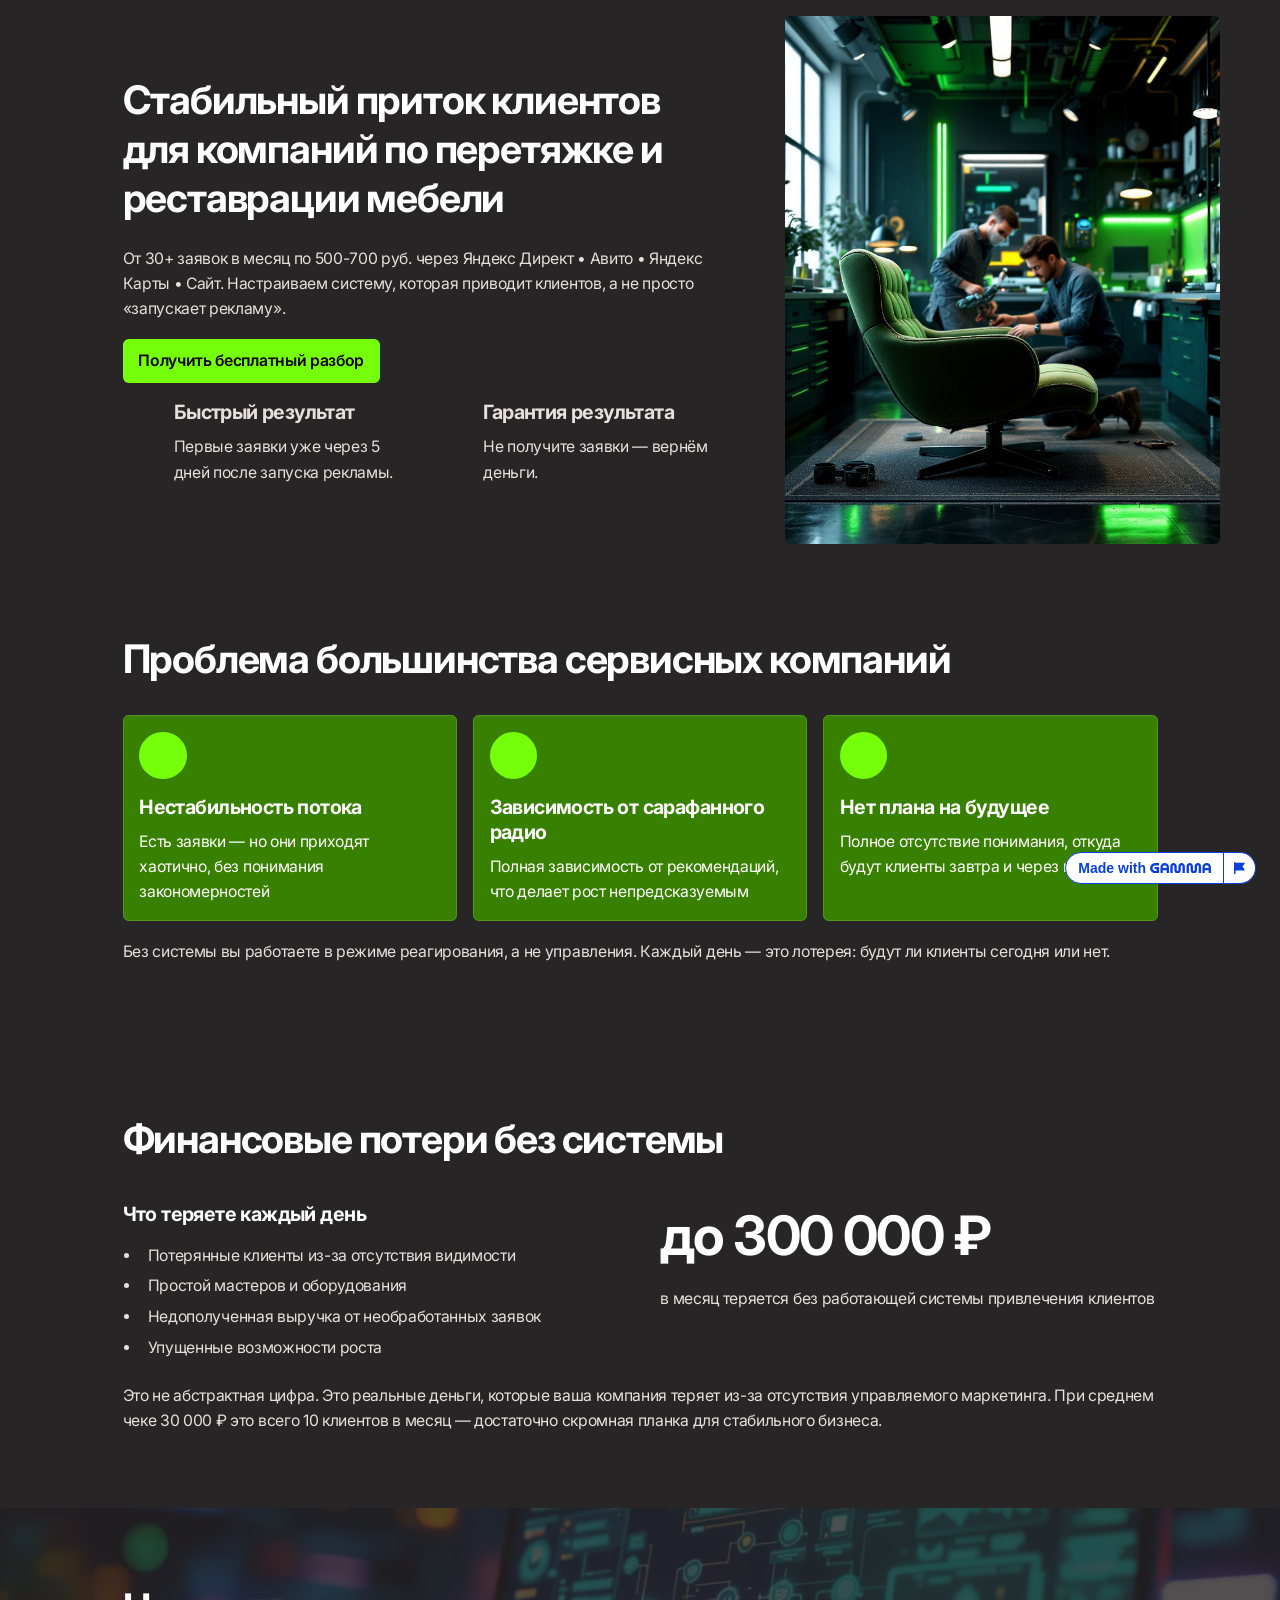
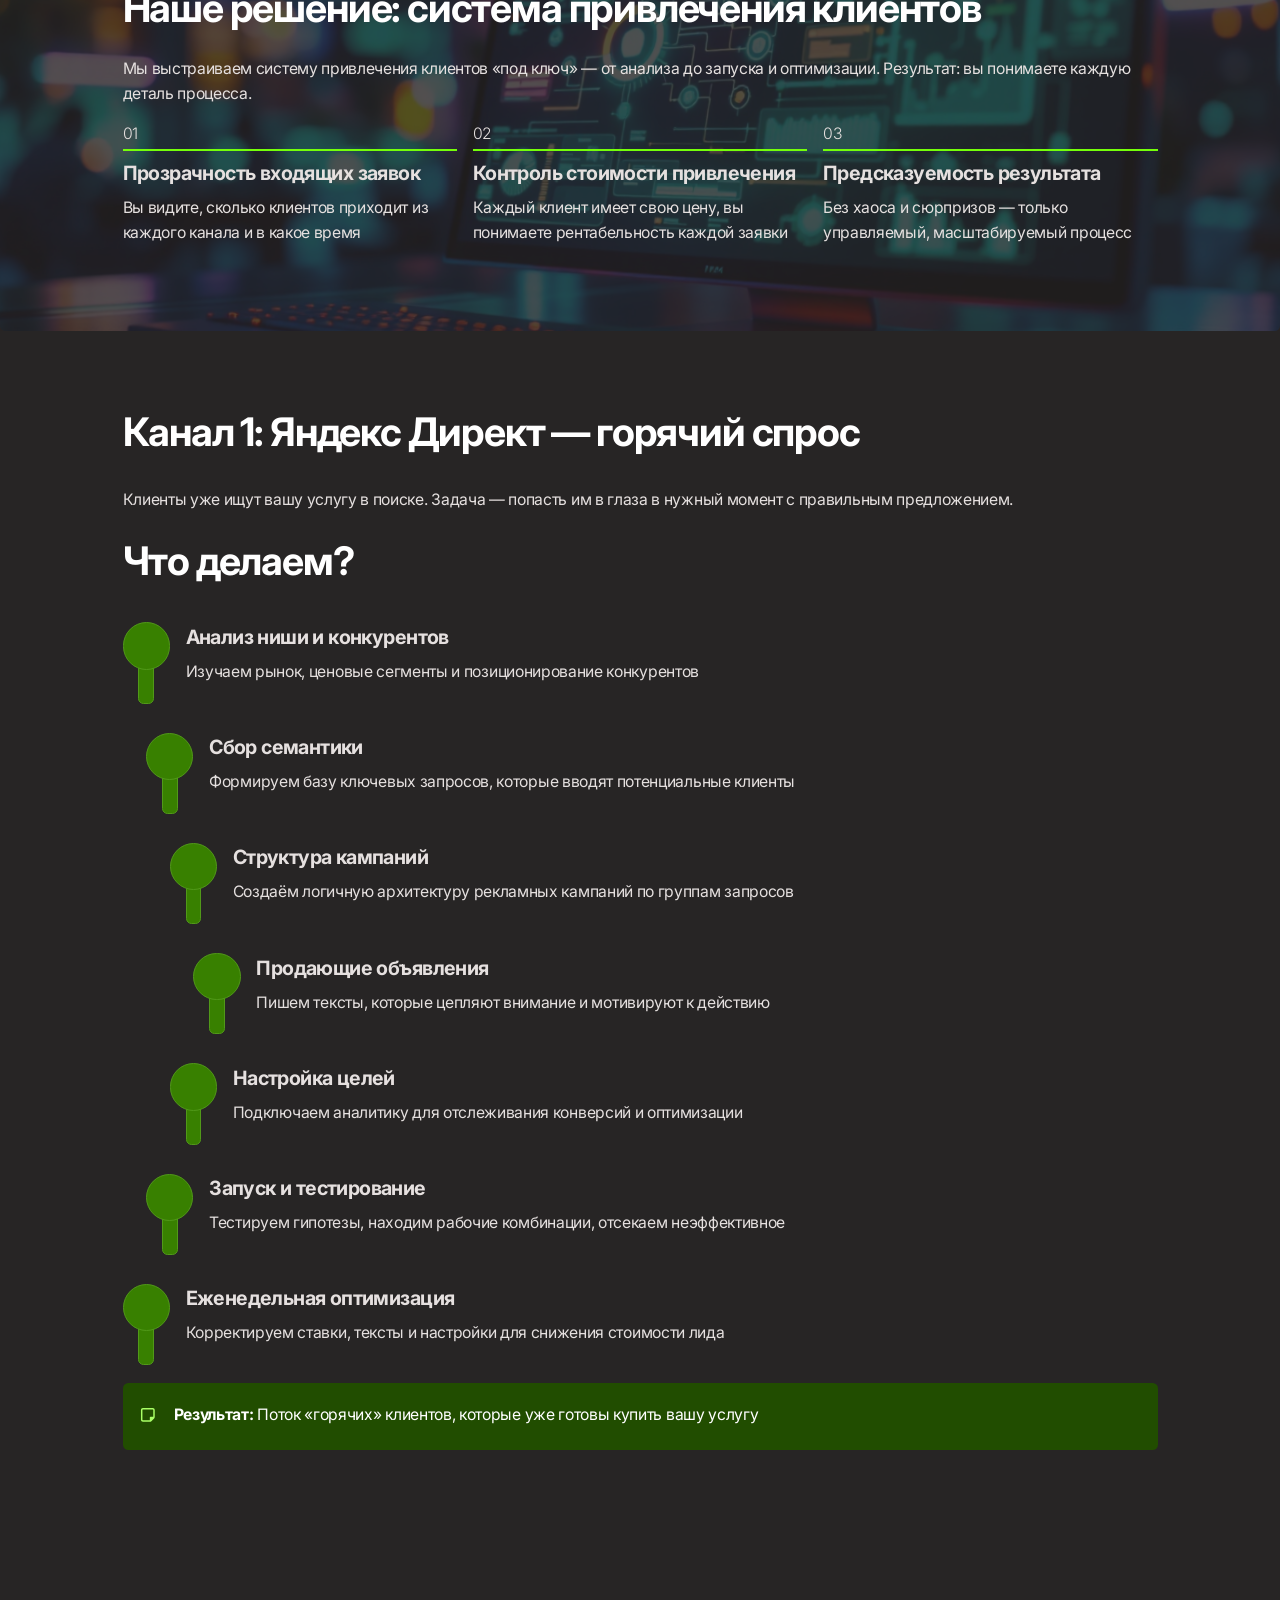
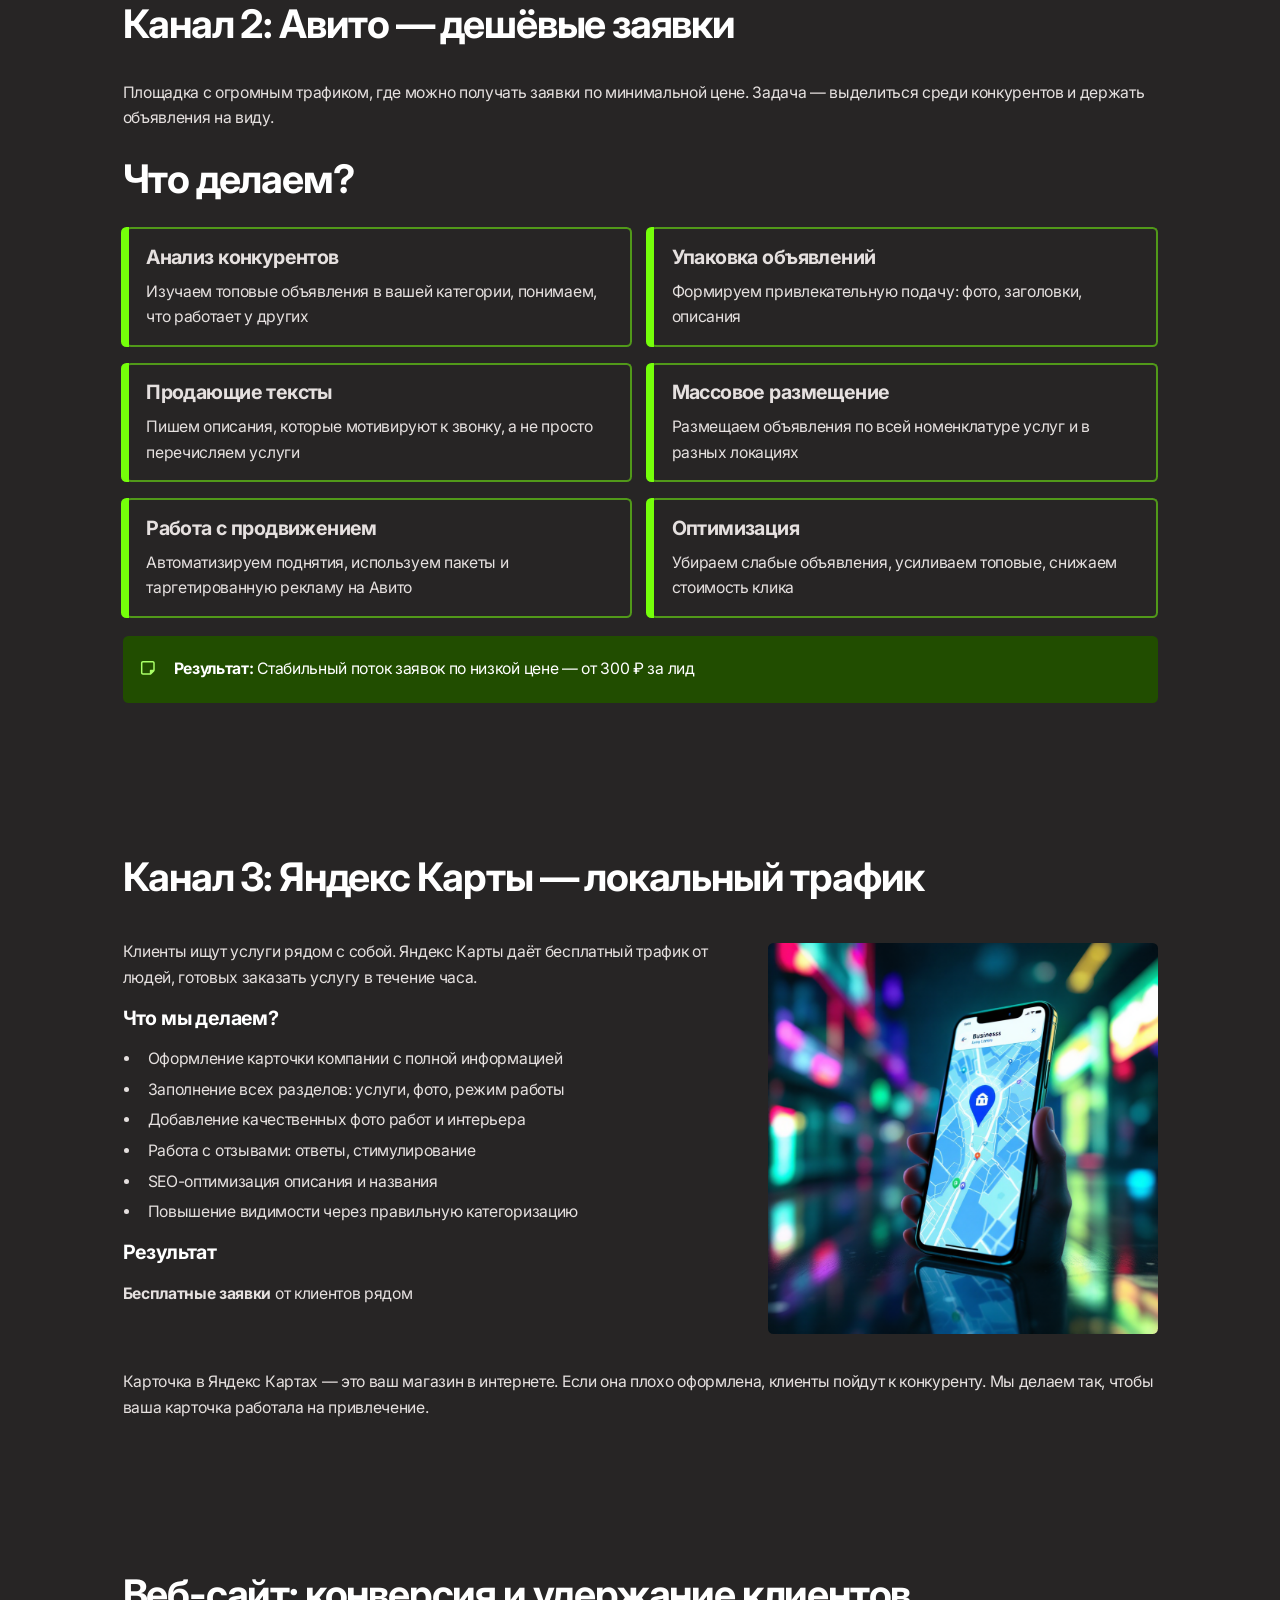
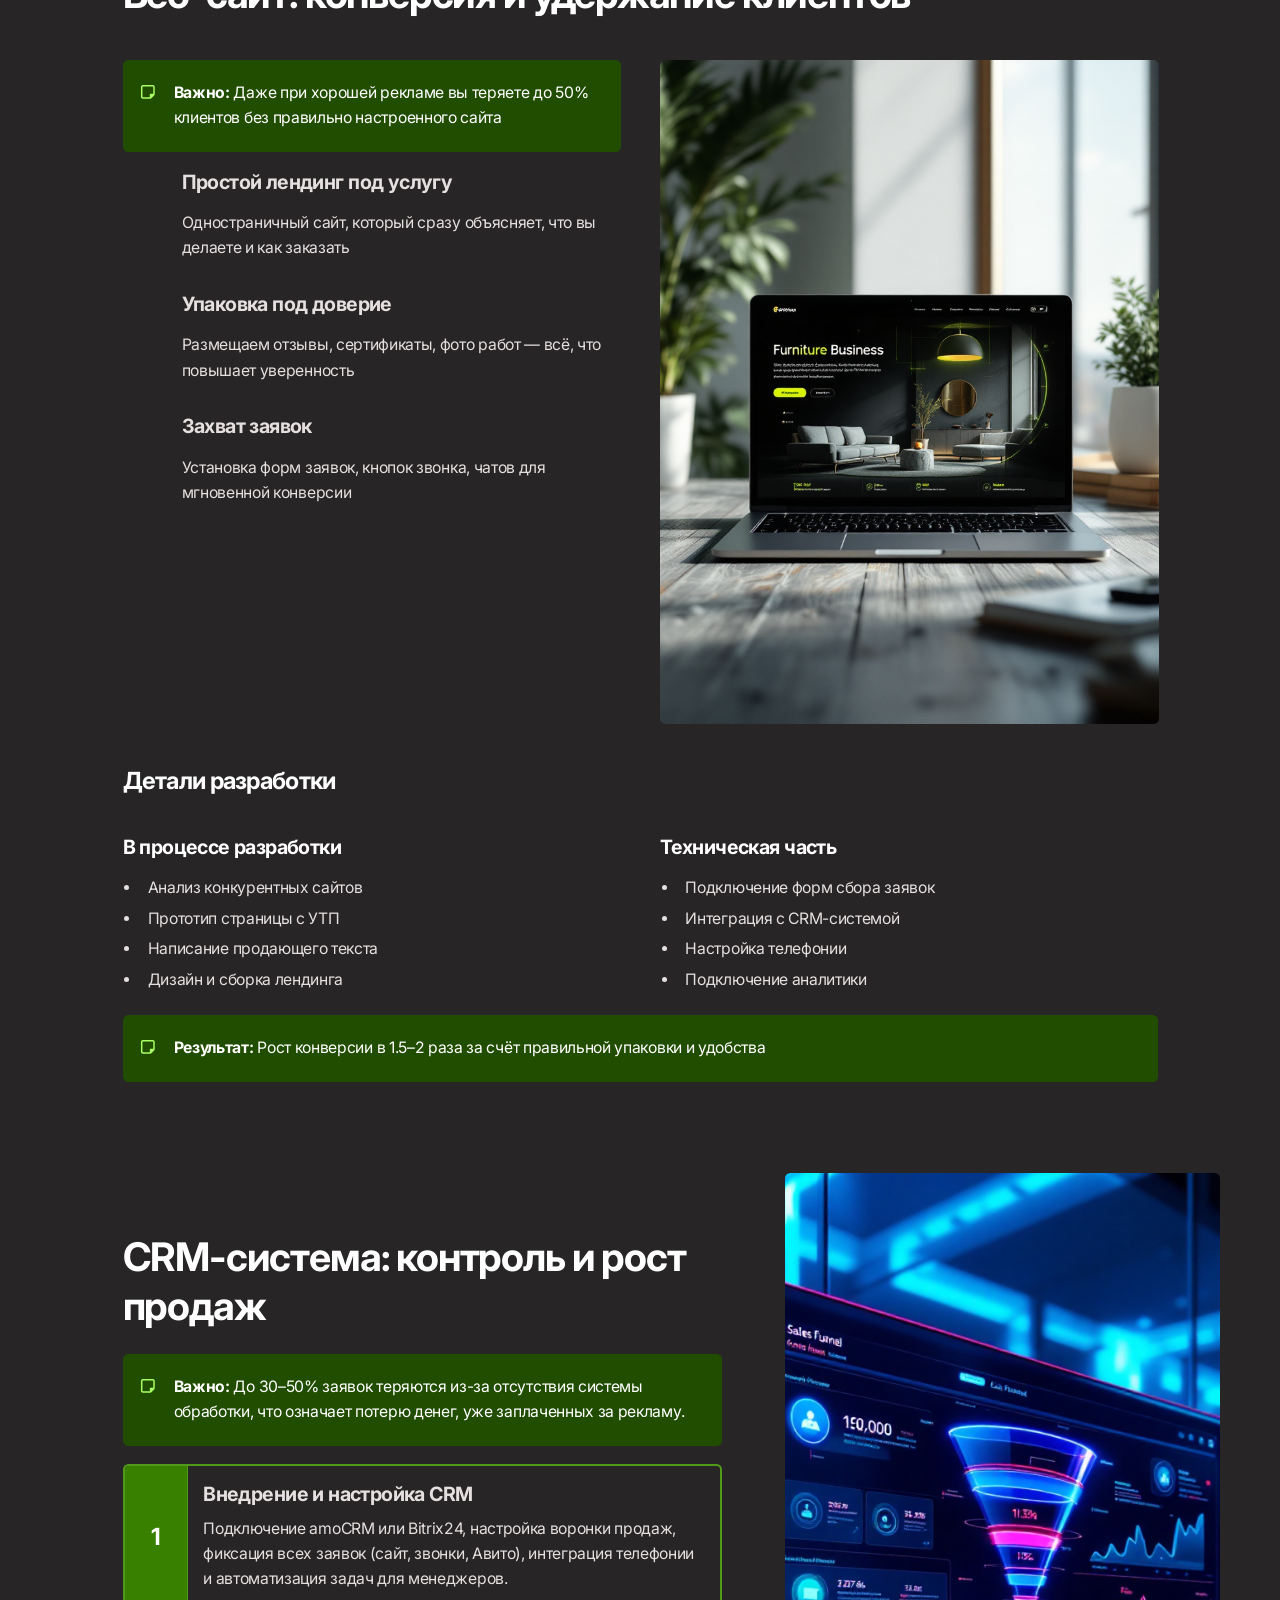
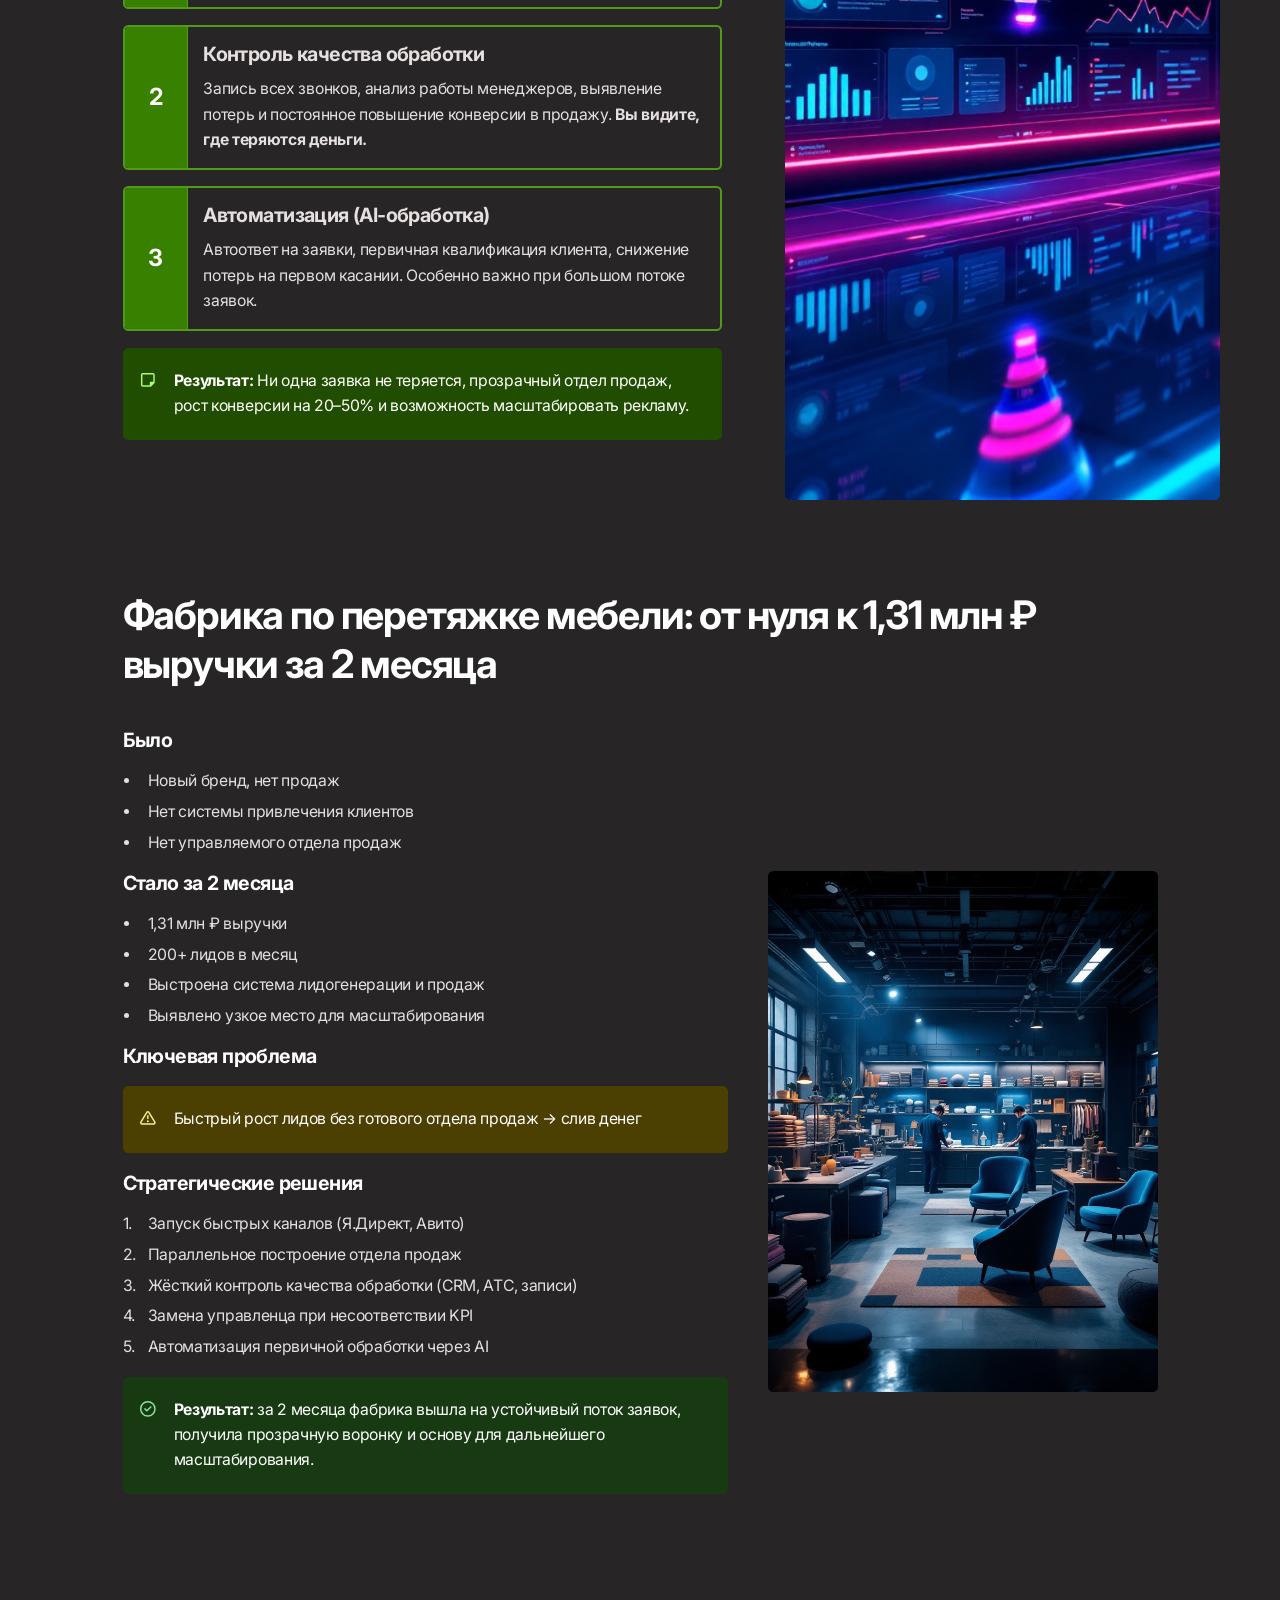
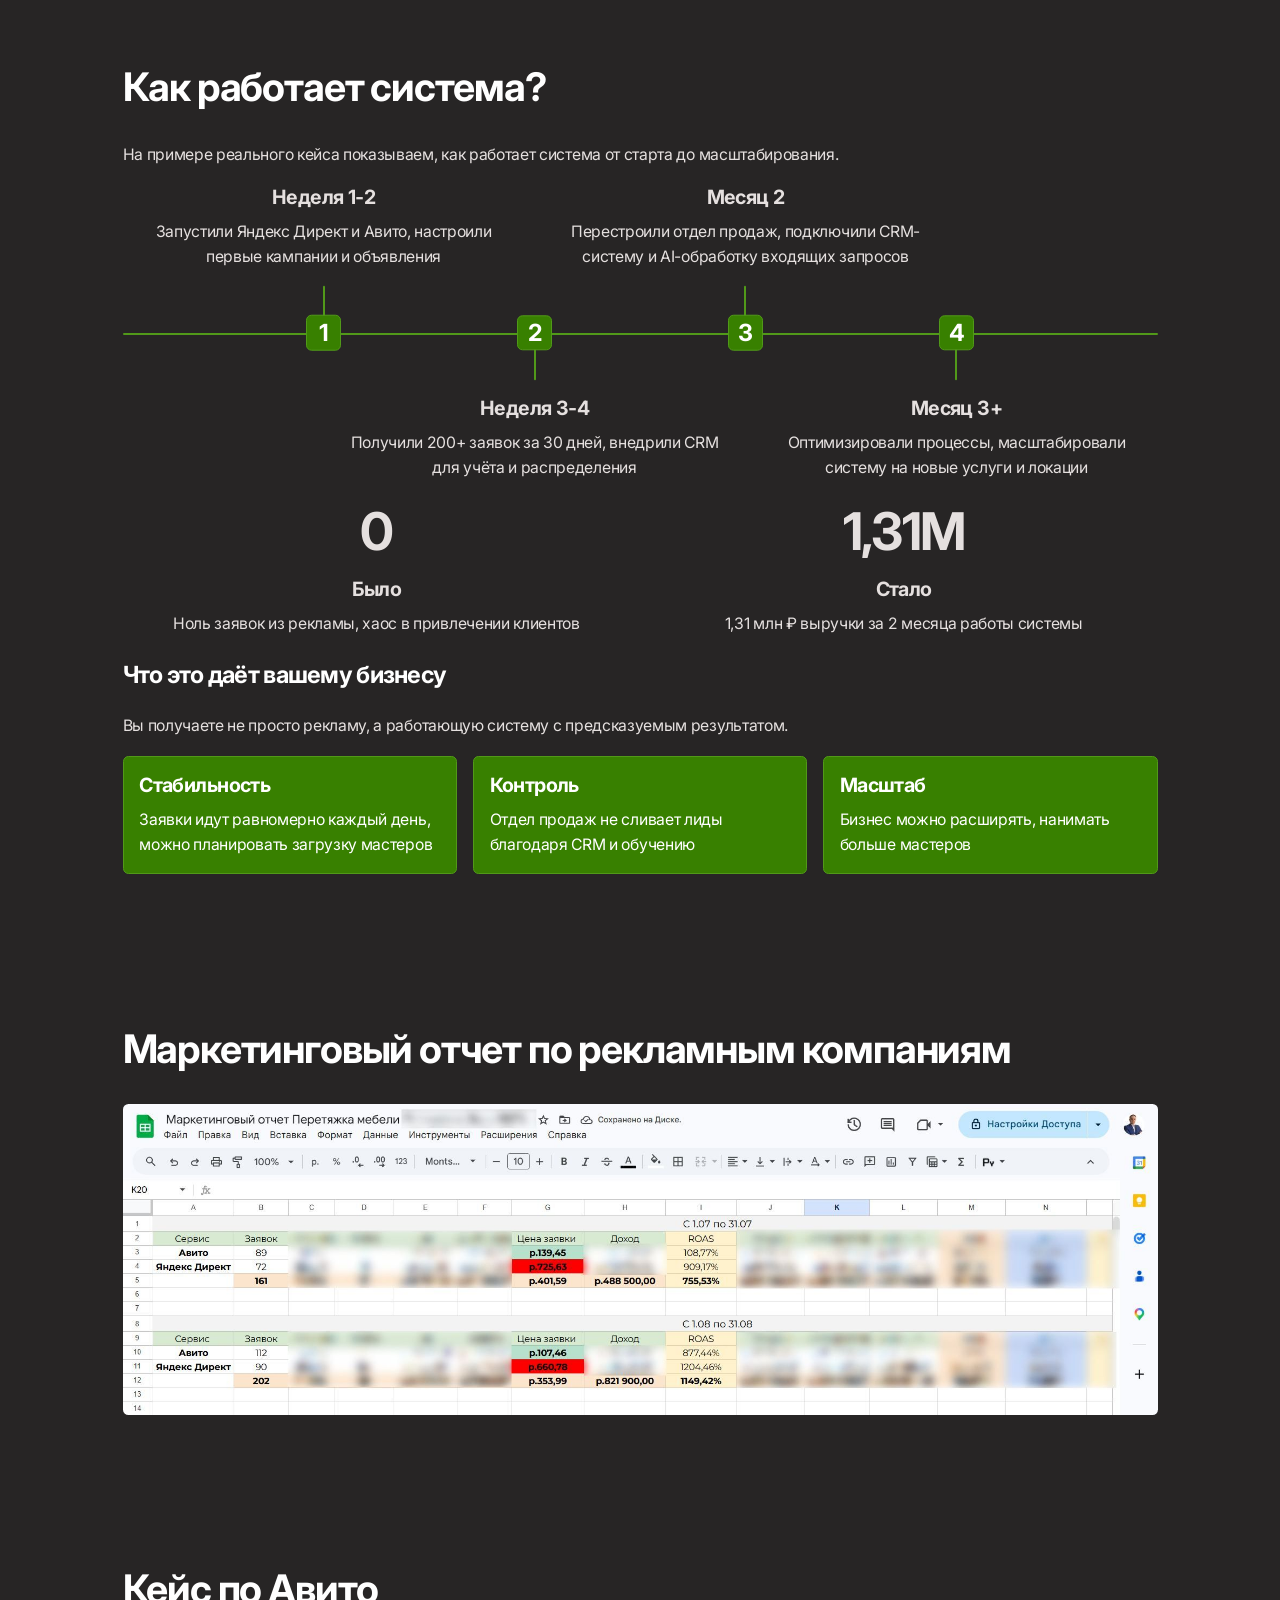
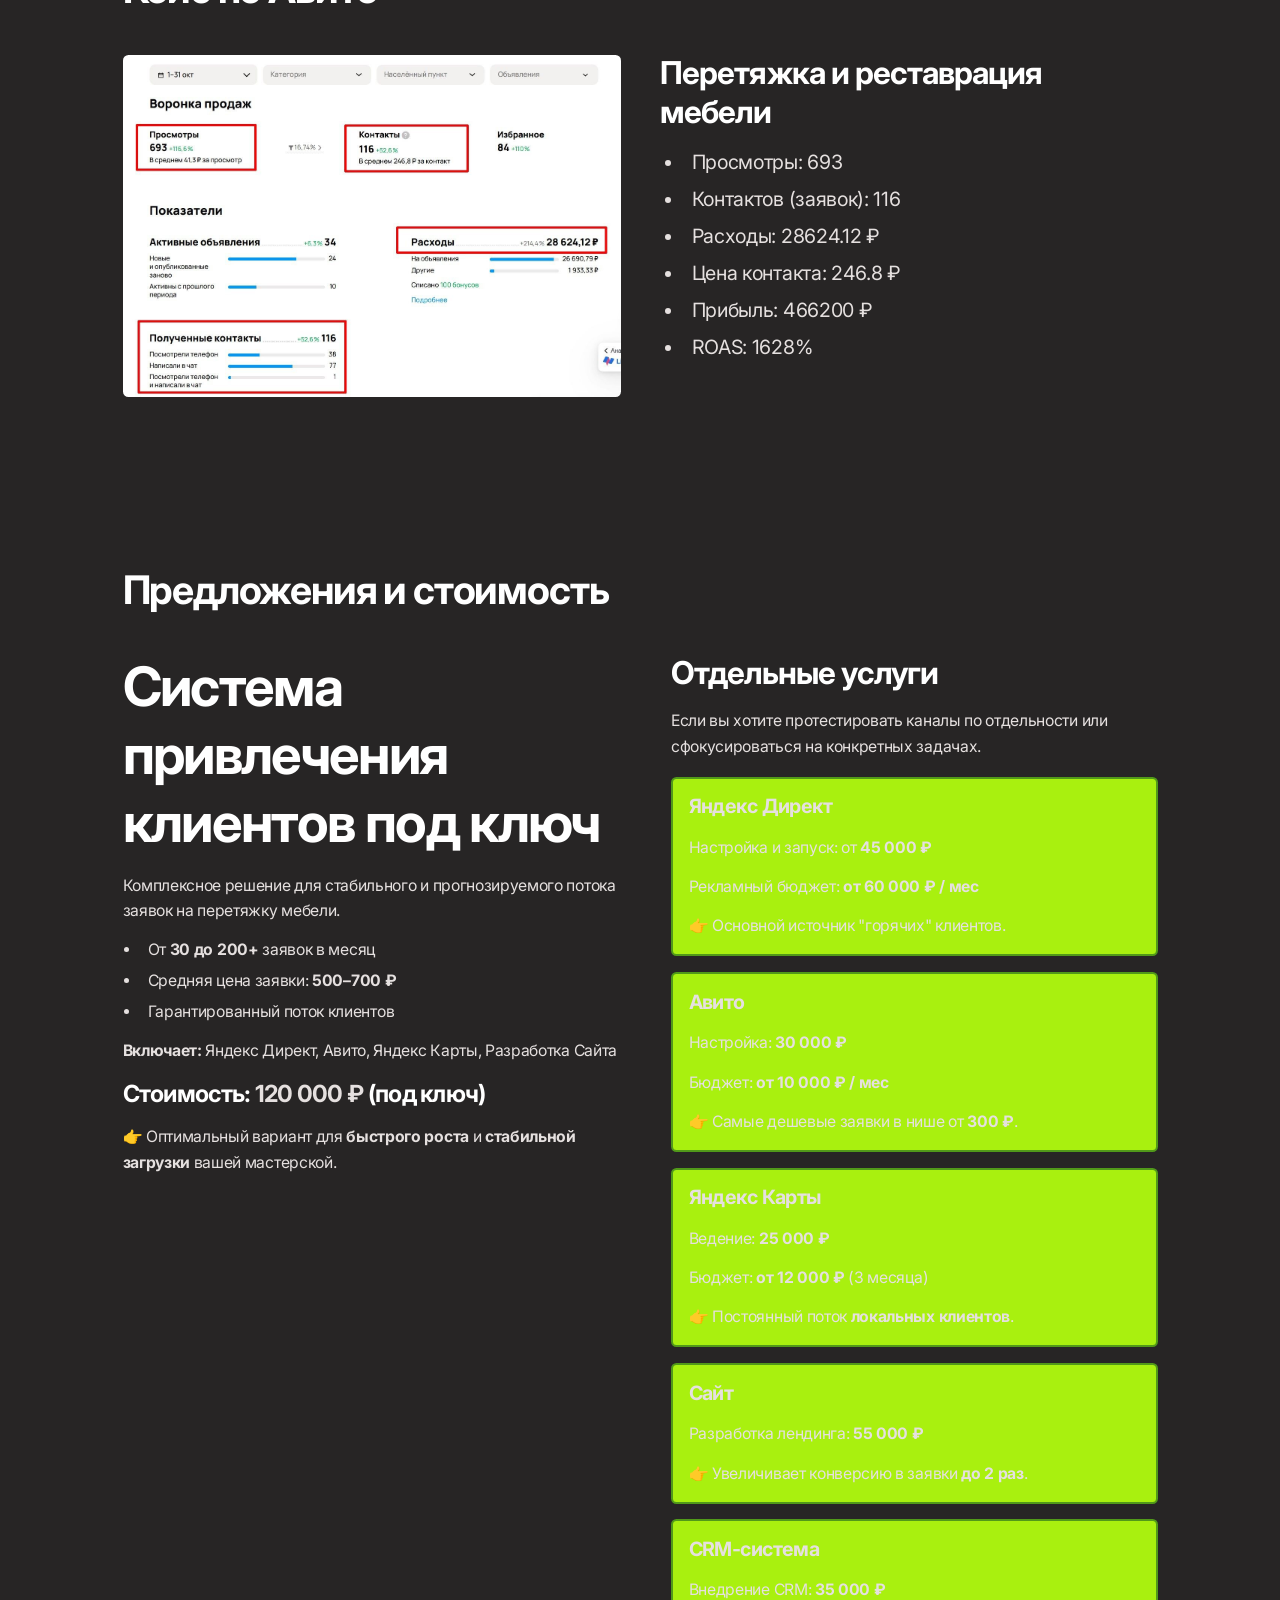
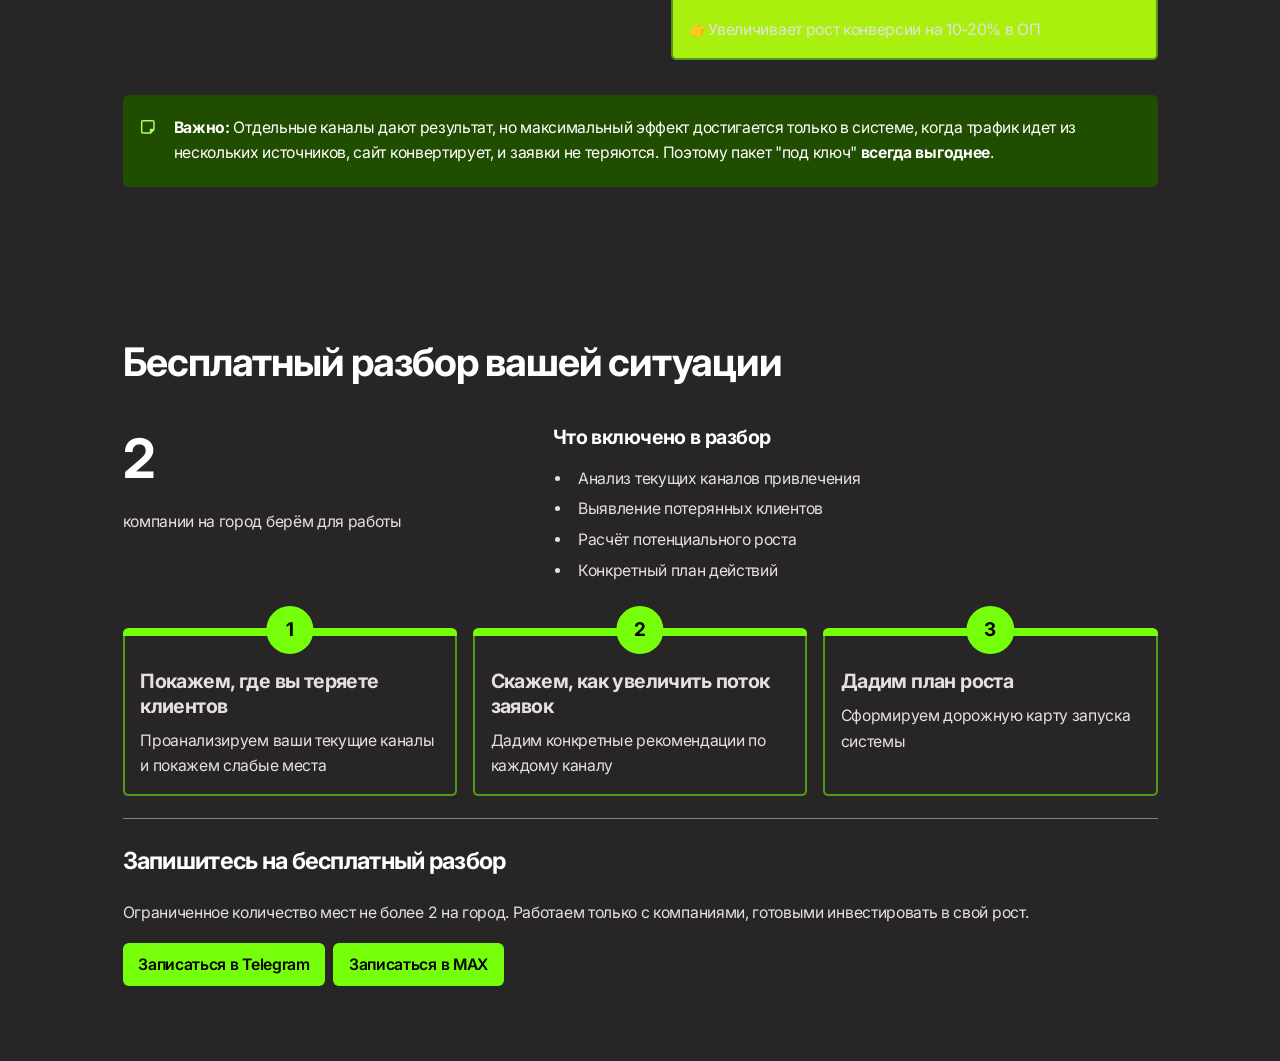
==== commit 57e433bf: "Update index.html" ====
--- a/index.html
+++ b/index.html
@@ -1,80 +1,34 @@
-<!DOCTYPE html><html><head><meta charset="utf-8" data-next-head=""><meta name="viewport" content="width=device-width" data-next-head=""><title data-next-head="">Стабильный приток клиентов для компаний по перетяжке и реставрации мебели</title><meta name="robots" content="noindex, nofollow" data-next-head=""><meta content="От 30+ заявок в месяц по 500-700 руб. через Яндекс Директ • Авито • Яндекс Карты • Сайт. Настраиваем систему, которая приводит клиентов, а не просто «запускает рекламу». Получить бесплатный разбор. Быстрый результат: Первые заявки уже через 5 дней после запуска рекламы. Гарантия результата: Не получите заявки — вернём деньги. Гарантия на реставрацию — 18 месяцев (1.5 года)." name="description" data-next-head=""><meta content="Стабильный приток клиентов для компаний по перетяжке и реставрации мебели" property="og:title" data-next-head=""><meta content="От 30+ заявок в месяц по 500-700 руб. через Яндекс Директ • Авито • Яндекс Карты • Сайт. Настраиваем систему, которая приводит клиентов, а не просто «запускает рекламу». Получить бесплатный разбор. Быстрый результат: Первые заявки уже через 5 дней после запуска рекламы. Гарантия результата: Не получите заявки — вернём деньги. Гарантия на реставрацию — 18 месяцев (1.5 года)." property="og:description" data-next-head=""><meta content="https://assets.api.gamma.app/vgib5zy8xq94bbg/screenshots/uoea5d6twm24urt/imxhuw2kn0pflio/slide/f68YdSGiemuYaFqNO6pfi70VHMg" property="og:image" data-next-head=""><meta content="Стабильный приток клиентов для компаний по перетяжке и реставрации мебели" property="twitter:title" data-next-head=""><meta content="От 30+ заявок в месяц по 500-700 руб. через Яндекс Директ • Авито • Яндекс Карты • Сайт. Настраиваем систему, которая приводит клиентов, а не просто «запускает рекламу». Получить бесплатный разбор. Быстрый результат: Первые заявки уже через 5 дней после запуска рекламы. Гарантия результата: Не получите заявки — вернём деньги. Гарантия на реставрацию — 18 месяцев (1.5 года)." property="twitter:description" data-next-head=""><meta content="https://assets.api.gamma.app/vgib5zy8xq94bbg/screenshots/uoea5d6twm24urt/imxhuw2kn0pflio/slide/f68YdSGiemuYaFqNO6pfi70VHMg" property="twitter:image" data-next-head=""><meta property="og:type" content="website" data-next-head=""><meta content="summary_large_image" name="twitter:card" data-next-head=""><link rel="preload" href="css/0e3wyoopgi0-6.css" as="style"><link rel="preload" href="css/0bgu2b-xkhb-r.css" as="style"><link rel="preload" href="css/11t_z7jeaoach.css" as="style"><link rel="preload" href="css/0e6eg~9q0~~nq.css" as="style"><link href="https://fonts.googleapis.com/css2?family=Inter:wght@100;200;300;400;500;600;700;800;900" rel="stylesheet" data-next-head=""><link rel="stylesheet" href="css/0e3wyoopgi0-6.css" data-n-g=""><link rel="stylesheet" href="css/0bgu2b-xkhb-r.css" data-n-p=""><link rel="stylesheet" href="css/11t_z7jeaoach.css" data-n-p=""><link rel="stylesheet" href="css/0e6eg~9q0~~nq.css" data-n-p=""><noscript data-n-css=""></noscript><script defer="" nomodule="" src="js/03~yq9q893hmn.js"></script><script src="js/0mbfhze49i8v-.js" defer=""></script><script src="js/0pf1rvjsu4v-q.js" defer=""></script><script src="js/0fyw-vqk1511z.js" defer=""></script><script src="js/0vi47sfzjanno.js" defer=""></script><script src="js/04l_j34ducy.g.js" defer=""></script><script src="js/0xhevhsbbro.9.js" defer=""></script><script src="js/04hur8320pb2j.js" defer=""></script><script src="js/12x9qhljuqn6h.js" defer=""></script><script src="js/0_ccf9~pi0u.v.js" defer=""></script><script src="js/0o9feeq3rmuq3.js" defer=""></script><script src="js/0pv6hbjaa7ye0.js" defer=""></script><script src="js/033cr10~7r4j_.js" defer=""></script><script src="js/turbopack-0_iihryrp4uzx.js" defer=""></script><script src="js/180zl5xvan29o.js" defer=""></script><script src="js/0mqhgk3494ppr.js" defer=""></script><script src="js/07dbz_b6s3e6h.js" defer=""></script><script src="js/16-7~20qd3c-k.js" defer=""></script><script src="js/09vxfncl-cly5.js" defer=""></script><script src="js/0e02bg7gojdez.js" defer=""></script><script src="js/0k7nffeb1jrc-.js" defer=""></script><script src="js/0matdy1r8z~bl.js" defer=""></script><script src="js/0v5xp~ldc6myg.js" defer=""></script><script src="js/turbopack-0hfwskrulwqqq.js" defer=""></script><script src="js/_buildManifest.js" defer=""></script><script src="js/_ssgManifest.js" defer=""></script><script src="js/_clientMiddlewareManifest.js" defer=""></script>
-<style>
-@media screen and (max-width: 768px) {
-  /* 1. Предотвращение хаотичного разрыва слов по буквам */
-  h1, h2, h3, h4, p, span, div, a, li {
-    word-break: keep-all !important;
-    overflow-wrap: break-word !important;
-    hyphens: none !important;
-  }
+<!DOCTYPE html><html><head><meta charset="utf-8" data-next-head=""><meta name="viewport" content="width=device-width" data-next-head=""><title data-next-head="">Стабильный приток клиентов для компаний по перетяжке и реставрации мебели</title><meta name="robots" content="noindex, nofollow" data-next-head=""><meta content="От 30+ заявок в месяц по 500-700 руб. через Яндекс Директ • Авито • Яндекс Карты • Сайт. Настраиваем систему, которая приводит клиентов, а не просто «запускает рекламу».
 
-  /* 2. Адаптация сетки главного экрана, тарифов и преимуществ */
-  [style*="grid-template-columns"],
-  .grid-col-controls,
-  .card-layout,
-  [data-node-view-content-inner="smartLayout"],
-  .css-ne0fyw {
-    grid-template-columns: 1fr !important;
-    display: flex !important;
-    flex-direction: column !important;
-    width: 100% !important;
-  }
+Получить бесплатный разбор
 
-  /* 3. Оптимизация размеров шрифтов под экраны телефонов */
-  h1, [class*="themed-heading"], .css-117565v {
-    font-size: 1.65rem !important;
-    line-height: 1.25 !important;
-    text-align: center !important;
-  }
-  
-  h2 {
-    font-size: 1.45rem !important;
-    line-height: 1.3 !important;
-  }
+Быстрый результат
 
-  p, span, li {
-    font-size: 0.95rem !important;
-    line-height: 1.4 !important;
-  }
+Первые заявки уже через 5 дней после запуска рекламы.
 
-  /* 4. Центрирование и растягивание кнопок на всю ширину экрана для удобства клика пальцем */
-  a[href*="t.me"], button, .css-1uxa0lr, .css-11eu7i7, .css-1n705t {
-    width: 100% !important;
-    min-width: 100% !important;
-    box-sizing: border-box !important;
-    text-align: center !important;
-    justify-content: center !important;
-    display: flex !important;
-  }
+Гарантия результата
 
-  /* 5. Устранение жестких боковых отступов сжимающих контент */
-  .css-1xexl9k, .grid-item, [class*="card-layout-item"] {
-    width: 100% !important;
-    max-width: 100% !important;
-    padding-left: 12px !important;
-    padding-right: 12px !important;
-    box-sizing: border-box !important;
-  }
-}
+Не пол" name="description" data-next-head=""><meta content="Стабильный приток клиентов для компаний по перетяжке и реставрации мебели" property="og:title" data-next-head=""><meta content="От 30+ заявок в месяц по 500-700 руб. через Яндекс Директ • Авито • Яндекс Карты • Сайт. Настраиваем систему, которая приводит клиентов, а не просто «запускает рекламу».
 
-/* 6. Полное скрытие всех возможных элементов брендинга, плашек и вотермарок Gamma App */
-[class*="gamma"], 
-[class*="badge"], 
-[class*="footer-container"], 
-[id*="gamma"], 
-div[style*="fixed"][style*="bottom"], 
-a[href*="gamma.app"],
-footer {
-  display: none !important;
-  opacity: 0 !important;
-  visibility: hidden !important;
-  pointer-events: none !important;
-  height: 0 !important;
-  width: 0 !important;
-  overflow: hidden !important;
-}
-</style>
-</head><body class="site-animations-bootstrap"><link rel="preload" as="image" href="https://imgproxy.gamma.app/resize/quality:80/resizing_type:fit/width:2000/https://cdn.gamma.app/vgib5zy8xq94bbg/generated-images/60pPnO57x0OZhTuN-5F9o.png"><link rel="preload" as="image" href="https://imgproxy.gamma.app/resize/quality:80/resizing_type:fit/width:2000/https://cdn.gamma.app/vgib5zy8xq94bbg/generated-images/yzq8zm8bYzggJaYRhIC1Z.png"><link rel="preload" as="image" href="https://imgproxy.gamma.app/resize/quality:80/resizing_type:fit/width:2000/https://cdn.gamma.app/vgib5zy8xq94bbg/generated-images/nzyTVWprnwrnmjjZ29OHg.png"><link rel="preload" as="image" href="https://imgproxy.gamma.app/resize/quality:80/resizing_type:fit/width:2000/https://cdn.gamma.app/vgib5zy8xq94bbg/7bdb07d3840c4d4cb43f6013cbdd92ce/original/Skrinshot-08-04-2026-183813.jpg"><link rel="preload" as="image" href="https://imgproxy.gamma.app/resize/quality:80/resizing_type:fit/width:2000/https://cdn.gamma.app/vgib5zy8xq94bbg/1c11d9a1137d4a9f8da084923d888e8b/original/_10-11-2025_170347.jpg"><div id="__next"><style data-emotion="css-global ykyar2">:host,:root,[data-theme]{--chakra-ring-inset:var(--chakra-empty,/*!*/ /*!*/);--chakra-ring-offset-width:0px;--chakra-ring-offset-color:#fff;--chakra-ring-color:rgba(66, 153, 225, 0.6);--chakra-ring-offset-shadow:0 0 #0000;--chakra-ring-shadow:0 0 #0000;--chakra-space-x-reverse:0;--chakra-space-y-reverse:0;--chakra-colors-transparent:transparent;--chakra-colors-current:currentColor;--chakra-colors-black:#000000;--chakra-colors-white:#ffffff;--chakra-colors-whiteAlpha-50:rgba(255, 255, 255, 0.04);--chakra-colors-whiteAlpha-100:rgba(255, 255, 255, 0.06);--chakra-colors-whiteAlpha-200:rgba(255, 255, 255, 0.08);--chakra-colors-whiteAlpha-300:rgba(255, 255, 255, 0.16);--chakra-colors-whiteAlpha-400:rgba(255, 255, 255, 0.24);--chakra-colors-whiteAlpha-500:rgba(255, 255, 255, 0.36);--chakra-colors-whiteAlpha-600:rgba(255, 255, 255, 0.48);--chakra-colors-whiteAlpha-700:rgba(255, 255, 255, 0.64);--chakra-colors-whiteAlpha-800:rgba(255, 255, 255, 0.80);--chakra-colors-whiteAlpha-900:rgba(255, 255, 255, 0.92);--chakra-colors-blackAlpha-50:rgba(0, 0, 0, 0.04);--chakra-colors-blackAlpha-100:rgba(0, 0, 0, 0.06);--chakra-colors-blackAlpha-200:rgba(0, 0, 0, 0.08);--chakra-colors-blackAlpha-300:rgba(0, 0, 0, 0.16);--chakra-colors-blackAlpha-400:rgba(0, 0, 0, 0.24);--chakra-colors-blackAlpha-500:rgba(0, 0, 0, 0.36);--chakra-colors-blackAlpha-600:rgba(0, 0, 0, 0.48);--chakra-colors-blackAlpha-700:rgba(0, 0, 0, 0.64);--chakra-colors-blackAlpha-800:rgba(0, 0, 0, 0.80);--chakra-colors-blackAlpha-900:rgba(0, 0, 0, 0.92);--chakra-colors-gray-50:#f5f5f6;--chakra-colors-gray-100:#ececed;--chakra-colors-gray-200:#dfdfe0;--chakra-colors-gray-300:#cacacb;--chakra-colors-gray-400:#aeaeb2;--chakra-colors-gray-500:#8b8b90;--chakra-colors-gray-600:#66666b;--chakra-colors-gray-700:#4d4d51;--chakra-colors-gray-800:#38383c;--chakra-colors-gray-900:#252527;--chakra-colors-gray-950:#131314;--chakra-colors-red-50:#fef2f2;--chakra-colors-red-100:#fee2e2;--chakra-colors-red-200:#fecaca;--chakra-colors-red-300:#fca5a5;--chakra-colors-red-400:#f87171;--chakra-colors-red-500:#ef4444;--chakra-colors-red-600:#dc2626;--chakra-colors-red-700:#b91c1c;--chakra-colors-red-800:#991b1b;--chakra-colors-red-900:#751d1d;--chakra-colors-red-950:#450a0a;--chakra-colors-orange-50:#fff6ec;--chakra-colors-orange-100:#ffecd3;--chakra-colors-orange-200:#ffd4a5;--chakra-colors-orange-300:#ffb66d;--chakra-colors-orange-400:#ff8b32;--chakra-colors-orange-500:#ff6a0a;--chakra-colors-orange-600:#ff5000;--chakra-colors-orange-700:#cc3702;--chakra-colors-orange-800:#a12c0b;--chakra-colors-orange-900:#82270c;--chakra-colors-orange-950:#461004;--chakra-colors-yellow-50:#fffbeb;--chakra-colors-yellow-100:#fff3c6;--chakra-colors-yellow-200:#ffeba2;--chakra-colors-yellow-300:#ffd55e;--chakra-colors-yellow-400:#fec500;--chakra-colors-yellow-500:#f4b603;--chakra-colors-yellow-600:#da9c05;--chakra-colors-yellow-700:#b47300;--chakra-colors-yellow-800:#9b5500;--chakra-colors-yellow-900:#77390a;--chakra-colors-yellow-950:#441c00;--chakra-colors-green-50:#f2fcf1;--chakra-colors-green-100:#e2f7e1;--chakra-colors-green-200:#c4eec4;--chakra-colors-green-300:#96e096;--chakra-colors-green-400:#60c860;--chakra-colors-green-500:#3caa3c;--chakra-colors-green-600:#2c8c2c;--chakra-colors-green-700:#266d28;--chakra-colors-green-800:#1a561c;--chakra-colors-green-900:#1c481d;--chakra-colors-green-950:#082b09;--chakra-colors-teal-50:#eefffd;--chakra-colors-teal-100:#e0fdf9;--chakra-colors-teal-200:#b6fff6;--chakra-colors-teal-300:#7af9ef;--chakra-colors-teal-400:#32e5e1;--chakra-colors-teal-500:#04c8c6;--chakra-colors-teal-600:#009ea4;--chakra-colors-teal-700:#027e83;--chakra-colors-teal-800:#086267;--chakra-colors-teal-900:#0c5155;--chakra-colors-teal-950:#002f34;--chakra-colors-blue-50:#ebf3fe;--chakra-colors-blue-100:#d0e6fe;--chakra-colors-blue-200:#aad5fe;--chakra-colors-blue-300:#84c1fa;--chakra-colors-blue-400:#63acf7;--chakra-colors-blue-500:#2c88f7;--chakra-colors-blue-600:#0858f7;--chakra-colors-blue-700:#0740df;--chakra-colors-blue-800:#0540ad;--chakra-colors-blue-900:#0b2e79;--chakra-colors-blue-950:#002253;--chakra-colors-cyan-50:#eefffd;--chakra-colors-cyan-100:#e0fdf9;--chakra-colors-cyan-200:#b6fff6;--chakra-colors-cyan-300:#7af9ef;--chakra-colors-cyan-400:#32e5e1;--chakra-colors-cyan-500:#04c8c6;--chakra-colors-cyan-600:#009ea4;--chakra-colors-cyan-700:#027e83;--chakra-colors-cyan-800:#086267;--chakra-colors-cyan-900:#0c5155;--chakra-colors-cyan-950:#002f34;--chakra-colors-purple-50:#f8f6ff;--chakra-colors-purple-100:#f2ecff;--chakra-colors-purple-200:#e1d5ff;--chakra-colors-purple-300:#d0b9ff;--chakra-colors-purple-400:#bd97fd;--chakra-colors-purple-500:#b179fb;--chakra-colors-purple-600:#9044eb;--chakra-colors-purple-700:#8131dc;--chakra-colors-purple-800:#6623ad;--chakra-colors-purple-900:#511c87;--chakra-colors-purple-950:#350764;--chakra-colors-pink-50:#fff4fe;--chakra-colors-pink-100:#fee9fb;--chakra-colors-pink-200:#fdd1f8;--chakra-colors-pink-300:#faadee;--chakra-colors-pink-400:#f578de;--chakra-colors-pink-500:#ea4bcd;--chakra-colors-pink-600:#d62cad;--chakra-colors-pink-700:#b50084;--chakra-colors-pink-800:#920063;--chakra-colors-pink-900:#6e0d46;--chakra-colors-pink-950:#50072a;--chakra-colors-gradient-light:linear-gradient(180deg, #FFFFFF 0%, #FCF9F5 100%);--chakra-colors-gradient-dark:linear-gradient(180deg, #3c3838 0%, #272525 100%);--chakra-colors-gradient-blue-to-purple:linear-gradient(91.78deg, #3300D9 1.24%, #9D20C9 73.37%, #DF7A6C 166.1%);--chakra-colors-gradient-blue-to-orange:linear-gradient(92.91deg, #3300D9 2.18%, #9D20C9 44.94%, #DF7A6C 99.91%);--chakra-colors-gradient-secondary-light:linear-gradient(120deg, var(--chakra-colors-sky-100) 0%, var(--chakra-colors-deepocean-200) 100%);--chakra-colors-gradient-secondary-dark:linear-gradient(180deg, var(--chakra-colors-deepocean-950) 7.49%, var(--chakra-colors-sky-800) 57.5%, var(--chakra-colors-sky-300) 100%);--chakra-colors-gradient-brand-bg:linear-gradient(96deg, var(--chakra-colors-deepocean-950) 7%,  var(--chakra-colors-deepocean-900) 21%,  var(--chakra-colors-deepocean-800) 46%,  var(--chakra-colors-sky-300) 100%);--chakra-colors-gradient-brand-text:linear-gradient(96deg, var(--chakra-colors-deepocean-950) 7%, var(--chakra-colors-deepocean-800) 46%, var(--chakra-colors-deepocean-300) 100%);--chakra-colors-gradient-sky:linear-gradient(0deg, #FFFFFF 4%, #AFE7FC 48%, #A8D1FF 71%, #CDDAFA 85%, #FFFBF2 100%);--chakra-colors-gradient-aurora-seafoam:radial-gradient(at 40% 20%, var(--chakra-colors-aurora-300) 0px, transparent 50%),radial-gradient(at 80% 0%, var(--chakra-colors-seafoam-300) 0px, transparent 50%),radial-gradient(at 0% 50%, var(--chakra-colors-seafoam-200) 0px, transparent 50%),radial-gradient(at 80% 50%, var(--chakra-colors-deepocean-200) 0px, transparent 50%),radial-gradient(at 0% 100%, var(--chakra-colors-aurora-300) 0px, transparent 50%),radial-gradient(at 80% 100%, var(--chakra-colors-evergreen-200) 0px, transparent 50%),radial-gradient(at 0% 0%, var(--chakra-colors-sky-300) 0px, transparent 50%);--chakra-colors-gradient-prism:radial-gradient(100% 300% at 4% 0%, var(--chakra-colors-bordeaux-800) 0%, var(--chakra-colors-flamingo-400) 43%, var(--chakra-colors-lake-500) 100%);--chakra-colors-elevation-1:#1a1b1d;--chakra-colors-elevation-2:#1d1f22;--chakra-colors-elevation-3:#212327;--chakra-colors-elevation-4:#2f3339;--chakra-colors-elevation-5:#3d444c;--chakra-colors-elevation-6:#515c68;--chakra-colors-moonbeam-50:#faf9f5;--chakra-colors-moonbeam-100:#f1eee3;--chakra-colors-moonbeam-200:#e2dcc6;--chakra-colors-moonbeam-300:#cfc4a2;--chakra-colors-moonbeam-400:#bba77c;--chakra-colors-moonbeam-500:#ad9362;--chakra-colors-moonbeam-600:#a08156;--chakra-colors-moonbeam-700:#856949;--chakra-colors-moonbeam-800:#6d563f;--chakra-colors-moonbeam-900:#594735;--chakra-colors-moonbeam-950:#2f241b;--chakra-colors-spacedust-50:#f2f1ef;--chakra-colors-spacedust-100:#eceae8;--chakra-colors-spacedust-200:#d8d5d0;--chakra-colors-spacedust-300:#c0bbb1;--chakra-colors-spacedust-400:#a59d92;--chakra-colors-spacedust-500:#93887c;--chakra-colors-spacedust-600:#867970;--chakra-colors-spacedust-700:#70655e;--chakra-colors-spacedust-800:#5d544f;--chakra-colors-spacedust-900:#4c4542;--chakra-colors-spacedust-950:#282422;--chakra-colors-spacegray-50:#f7f7f7;--chakra-colors-spacegray-100:#ededed;--chakra-colors-spacegray-200:#dfdfdf;--chakra-colors-spacegray-300:#d1d1d1;--chakra-colors-spacegray-400:#adadad;--chakra-colors-spacegray-500:#999999;--chakra-colors-spacegray-600:#888888;--chakra-colors-spacegray-700:#7b7b7b;--chakra-colors-spacegray-800:#676767;--chakra-colors-spacegray-900:#545454;--chakra-colors-spacegray-950:#363636;--chakra-colors-steel-50:#f7f7f7;--chakra-colors-steel-100:#ededed;--chakra-colors-steel-200:#dededf;--chakra-colors-steel-300:#c7c7c9;--chakra-colors-steel-400:#acacae;--chakra-colors-steel-500:#9c9c9e;--chakra-colors-steel-600:#878789;--chakra-colors-steel-700:#79797c;--chakra-colors-steel-800:#666667;--chakra-colors-steel-900:#535355;--chakra-colors-steel-950:#353536;--chakra-colors-titanium-50:#f5f5f6;--chakra-colors-titanium-100:#ececed;--chakra-colors-titanium-200:#dfdfe0;--chakra-colors-titanium-300:#cacacb;--chakra-colors-titanium-400:#aeaeb2;--chakra-colors-titanium-500:#8b8b90;--chakra-colors-titanium-600:#66666b;--chakra-colors-titanium-700:#4d4d51;--chakra-colors-titanium-800:#38383c;--chakra-colors-titanium-900:#252527;--chakra-colors-titanium-950:#131314;--chakra-colors-tungsten-50:#f0f0f2;--chakra-colors-tungsten-100:#dadadb;--chakra-colors-tungsten-200:#b9b8bb;--chakra-colors-tungsten-300:#87878b;--chakra-colors-tungsten-400:#515153;--chakra-colors-tungsten-500:#363638;--chakra-colors-tungsten-600:#2e2e30;--chakra-colors-tungsten-700:#272729;--chakra-colors-tungsten-800:#222223;--chakra-colors-tungsten-900:#1d1d1e;--chakra-colors-tungsten-950:#131314;--chakra-colors-snowcap-50:#e8eefc;--chakra-colors-snowcap-100:#dbe5fe;--chakra-colors-snowcap-200:#bfd2fe;--chakra-colors-snowcap-300:#93b6fd;--chakra-colors-snowcap-400:#6090fa;--chakra-colors-snowcap-500:#3b68f6;--chakra-colors-snowcap-600:#2548eb;--chakra-colors-snowcap-700:#1d34d8;--chakra-colors-snowcap-800:#1e2caf;--chakra-colors-snowcap-900:#1e2b8a;--chakra-colors-snowcap-950:#171d54;--chakra-colors-glacier-50:#f0f4fd;--chakra-colors-glacier-100:#e8eefc;--chakra-colors-glacier-200:#cdd9f8;--chakra-colors-glacier-300:#afc0f2;--chakra-colors-glacier-400:#8f9eea;--chakra-colors-glacier-500:#737ee1;--chakra-colors-glacier-600:#585ad3;--chakra-colors-glacier-700:#4949b9;--chakra-colors-glacier-800:#3d3e96;--chakra-colors-glacier-900:#383b77;--chakra-colors-glacier-950:#212245;--chakra-colors-raindrop-50:#eef3ff;--chakra-colors-raindrop-100:#dee7ff;--chakra-colors-raindrop-200:#c7d5fe;--chakra-colors-raindrop-300:#a5b8fc;--chakra-colors-raindrop-400:#8192f8;--chakra-colors-raindrop-500:#636df1;--chakra-colors-raindrop-600:#4846e5;--chakra-colors-raindrop-700:#3c38ca;--chakra-colors-raindrop-800:#3230a3;--chakra-colors-raindrop-900:#2e2f81;--chakra-colors-raindrop-950:#1c1b4b;--chakra-colors-periwinkle-50:#eff4fe;--chakra-colors-periwinkle-100:#e2eafd;--chakra-colors-periwinkle-200:#cddafa;--chakra-colors-periwinkle-300:#acbef5;--chakra-colors-periwinkle-400:#8a9cef;--chakra-colors-periwinkle-500:#6e7be6;--chakra-colors-periwinkle-600:#5256d9;--chakra-colors-periwinkle-700:#4345bf;--chakra-colors-periwinkle-800:#393c9a;--chakra-colors-periwinkle-900:#34377b;--chakra-colors-periwinkle-950:#1f2147;--chakra-colors-puddle-50:#eff7ff;--chakra-colors-puddle-100:#daedff;--chakra-colors-puddle-200:#a8d5ff;--chakra-colors-puddle-300:#91cdff;--chakra-colors-puddle-400:#5eb1fc;--chakra-colors-puddle-500:#388ff9;--chakra-colors-puddle-600:#2271ee;--chakra-colors-puddle-700:#1a5bdb;--chakra-colors-puddle-800:#1c4ab1;--chakra-colors-puddle-900:#1c418c;--chakra-colors-puddle-950:#162955;--chakra-colors-lake-50:#f1f6fd;--chakra-colors-lake-100:#dfecfa;--chakra-colors-lake-200:#c6ddf7;--chakra-colors-lake-300:#9ec8f2;--chakra-colors-lake-400:#70aaea;--chakra-colors-lake-500:#4986e1;--chakra-colors-lake-600:#3a6ed6;--chakra-colors-lake-700:#315bc4;--chakra-colors-lake-800:#2e4a9f;--chakra-colors-lake-900:#2a427e;--chakra-colors-lake-950:#1e2a4d;--chakra-colors-ultramarine-50:#eff8ff;--chakra-colors-ultramarine-100:#daefff;--chakra-colors-ultramarine-200:#bee4ff;--chakra-colors-ultramarine-300:#91d3ff;--chakra-colors-ultramarine-400:#5dbafd;--chakra-colors-ultramarine-500:#379bfa;--chakra-colors-ultramarine-600:#217cef;--chakra-colors-ultramarine-700:#1862d4;--chakra-colors-ultramarine-800:#1b52b2;--chakra-colors-ultramarine-900:#1c488c;--chakra-colors-ultramarine-950:#162c55;--chakra-colors-deepocean-50:#ebf3fe;--chakra-colors-deepocean-100:#d0e6fe;--chakra-colors-deepocean-200:#aad5fe;--chakra-colors-deepocean-300:#84c1fa;--chakra-colors-deepocean-400:#63acf7;--chakra-colors-deepocean-500:#2c88f7;--chakra-colors-deepocean-600:#0858f7;--chakra-colors-deepocean-700:#0740df;--chakra-colors-deepocean-800:#0540ad;--chakra-colors-deepocean-900:#0b2e79;--chakra-colors-deepocean-950:#002253;--chakra-colors-deepspace-50:#eef6ff;--chakra-colors-deepspace-100:#dcedff;--chakra-colors-deepspace-200:#b2dbff;--chakra-colors-deepspace-300:#6dbfff;--chakra-colors-deepspace-400:#209fff;--chakra-colors-deepspace-500:#0082ff;--chakra-colors-deepspace-600:#0065df;--chakra-colors-deepspace-700:#004fb4;--chakra-colors-deepspace-800:#004495;--chakra-colors-deepspace-900:#00387a;--chakra-colors-deepspace-950:#000e21;--chakra-colors-bordeaux-50:#fdf2f9;--chakra-colors-bordeaux-100:#fce7f5;--chakra-colors-bordeaux-200:#fbcfec;--chakra-colors-bordeaux-300:#f9a8db;--chakra-colors-bordeaux-400:#f373c1;--chakra-colors-bordeaux-500:#eb49a7;--chakra-colors-bordeaux-600:#da2887;--chakra-colors-bordeaux-700:#bd196c;--chakra-colors-bordeaux-800:#921653;--chakra-colors-bordeaux-900:#83184d;--chakra-colors-bordeaux-950:#50072a;--chakra-colors-flamingo-50:#fff4fe;--chakra-colors-flamingo-100:#fee9fb;--chakra-colors-flamingo-200:#fdd1f8;--chakra-colors-flamingo-300:#faadee;--chakra-colors-flamingo-400:#f578de;--chakra-colors-flamingo-500:#ea4bcd;--chakra-colors-flamingo-600:#d62cad;--chakra-colors-flamingo-700:#b50084;--chakra-colors-flamingo-800:#920063;--chakra-colors-flamingo-900:#6e0d46;--chakra-colors-flamingo-950:#50072a;--chakra-colors-bonan-50:#fffbeb;--chakra-colors-bonan-100:#fff3c6;--chakra-colors-bonan-200:#ffeba2;--chakra-colors-bonan-300:#ffd55e;--chakra-colors-bonan-400:#fec500;--chakra-colors-bonan-500:#f4b603;--chakra-colors-bonan-600:#da9c05;--chakra-colors-bonan-700:#b47300;--chakra-colors-bonan-800:#9b5500;--chakra-colors-bonan-900:#77390a;--chakra-colors-bonan-950:#441c00;--chakra-colors-aurora-50:#f8f6ff;--chakra-colors-aurora-100:#f2ecff;--chakra-colors-aurora-200:#e1d5ff;--chakra-colors-aurora-300:#d0b9ff;--chakra-colors-aurora-400:#bd97fd;--chakra-colors-aurora-500:#b179fb;--chakra-colors-aurora-600:#9044eb;--chakra-colors-aurora-700:#8131dc;--chakra-colors-aurora-800:#6623ad;--chakra-colors-aurora-900:#511c87;--chakra-colors-aurora-950:#350764;--chakra-colors-seafoam-50:#eefffd;--chakra-colors-seafoam-100:#e0fdf9;--chakra-colors-seafoam-200:#b6fff6;--chakra-colors-seafoam-300:#7af9ef;--chakra-colors-seafoam-400:#32e5e1;--chakra-colors-seafoam-500:#04c8c6;--chakra-colors-seafoam-600:#009ea4;--chakra-colors-seafoam-700:#027e83;--chakra-colors-seafoam-800:#086267;--chakra-colors-seafoam-900:#0c5155;--chakra-colors-seafoam-950:#002f34;--chakra-colors-evergreen-50:#f2fcf1;--chakra-colors-evergreen-100:#e2f7e1;--chakra-colors-evergreen-200:#c4eec4;--chakra-colors-evergreen-300:#96e096;--chakra-colors-evergreen-400:#60c860;--chakra-colors-evergreen-500:#3caa3c;--chakra-colors-evergreen-600:#2c8c2c;--chakra-colors-evergreen-700:#266d28;--chakra-colors-evergreen-800:#1a561c;--chakra-colors-evergreen-900:#1c481d;--chakra-colors-evergreen-950:#082b09;--chakra-colors-rocketfire-50:#fff6ec;--chakra-colors-rocketfire-100:#ffecd3;--chakra-colors-rocketfire-200:#ffd4a5;--chakra-colors-rocketfire-300:#ffb66d;--chakra-colors-rocketfire-400:#ff8b32;--chakra-colors-rocketfire-500:#ff6a0a;--chakra-colors-rocketfire-600:#ff5000;--chakra-colors-rocketfire-700:#cc3702;--chakra-colors-rocketfire-800:#a12c0b;--chakra-colors-rocketfire-900:#82270c;--chakra-colors-rocketfire-950:#461004;--chakra-colors-calamity-50:#fef2f2;--chakra-colors-calamity-100:#fee2e2;--chakra-colors-calamity-200:#fecaca;--chakra-colors-calamity-300:#fca5a5;--chakra-colors-calamity-400:#f87171;--chakra-colors-calamity-500:#ef4444;--chakra-colors-calamity-600:#dc2626;--chakra-colors-calamity-700:#b91c1c;--chakra-colors-calamity-800:#991b1b;--chakra-colors-calamity-900:#751d1d;--chakra-colors-calamity-950:#450a0a;--chakra-colors-trueblue-50:#ebf3fe;--chakra-colors-trueblue-100:#d0e6fe;--chakra-colors-trueblue-200:#aad5fe;--chakra-colors-trueblue-300:#84c1fa;--chakra-colors-trueblue-400:#63acf7;--chakra-colors-trueblue-500:#2c88f7;--chakra-colors-trueblue-600:#0858f7;--chakra-colors-trueblue-700:#0740df;--chakra-colors-trueblue-800:#0540ad;--chakra-colors-trueblue-900:#0b2e79;--chakra-colors-trueblue-950:#002253;--chakra-colors-sky-50:#ebf3fe;--chakra-colors-sky-100:#d0e6fe;--chakra-colors-sky-200:#aad5fe;--chakra-colors-sky-300:#84c1fa;--chakra-colors-sky-400:#63acf7;--chakra-colors-sky-500:#2c88f7;--chakra-colors-sky-600:#0858f7;--chakra-colors-sky-700:#0740df;--chakra-colors-sky-800:#0540ad;--chakra-colors-sky-900:#0b2e79;--chakra-colors-sky-950:#002253;--chakra-borders-none:0;--chakra-borders-1px:1px solid;--chakra-borders-2px:2px solid;--chakra-borders-4px:4px solid;--chakra-borders-8px:8px solid;--chakra-fonts-heading:'ESBuild',sans-serif;--chakra-fonts-body:'PPMori',sans-serif;--chakra-fonts-mono:SFMono-Regular,Menlo,Monaco,Consolas,"Liberation Mono","Courier New",monospace;--chakra-fontSizes-3xs:0.45rem;--chakra-fontSizes-2xs:0.625rem;--chakra-fontSizes-xs:0.75rem;--chakra-fontSizes-sm:0.875rem;--chakra-fontSizes-md:1rem;--chakra-fontSizes-lg:1.125rem;--chakra-fontSizes-xl:1.25rem;--chakra-fontSizes-2xl:1.5rem;--chakra-fontSizes-3xl:1.875rem;--chakra-fontSizes-4xl:2.25rem;--chakra-fontSizes-5xl:3rem;--chakra-fontSizes-6xl:3.75rem;--chakra-fontSizes-7xl:4.5rem;--chakra-fontSizes-8xl:6rem;--chakra-fontSizes-9xl:8rem;--chakra-fontSizes-xxs:11px;--chakra-fontWeights-hairline:100;--chakra-fontWeights-thin:200;--chakra-fontWeights-light:300;--chakra-fontWeights-normal:400;--chakra-fontWeights-medium:500;--chakra-fontWeights-semibold:600;--chakra-fontWeights-bold:700;--chakra-fontWeights-extrabold:800;--chakra-fontWeights-black:900;--chakra-letterSpacings-tighter:-0.05em;--chakra-letterSpacings-tight:-0.025em;--chakra-letterSpacings-normal:0;--chakra-letterSpacings-wide:0.025em;--chakra-letterSpacings-wider:0.05em;--chakra-letterSpacings-widest:0.1em;--chakra-lineHeights-3:.75rem;--chakra-lineHeights-4:1rem;--chakra-lineHeights-5:1.25rem;--chakra-lineHeights-6:1.5rem;--chakra-lineHeights-7:1.75rem;--chakra-lineHeights-8:2rem;--chakra-lineHeights-9:2.25rem;--chakra-lineHeights-10:2.5rem;--chakra-lineHeights-normal:normal;--chakra-lineHeights-none:1;--chakra-lineHeights-shorter:1.25;--chakra-lineHeights-short:1.375;--chakra-lineHeights-base:1.5;--chakra-lineHeights-tall:1.625;--chakra-lineHeights-taller:2;--chakra-radii-none:0;--chakra-radii-sm:0.125rem;--chakra-radii-base:0.25rem;--chakra-radii-md:0.375rem;--chakra-radii-lg:0.5rem;--chakra-radii-xl:0.75rem;--chakra-radii-2xl:1rem;--chakra-radii-3xl:1.5rem;--chakra-radii-full:9999px;--chakra-space-1:0.25rem;--chakra-space-2:0.5rem;--chakra-space-3:0.75rem;--chakra-space-4:1rem;--chakra-space-5:1.25rem;--chakra-space-6:1.5rem;--chakra-space-7:1.75rem;--chakra-space-8:2rem;--chakra-space-9:2.25rem;--chakra-space-10:2.5rem;--chakra-space-12:3rem;--chakra-space-14:3.5rem;--chakra-space-16:4rem;--chakra-space-20:5rem;--chakra-space-24:6rem;--chakra-space-28:7rem;--chakra-space-32:8rem;--chakra-space-36:9rem;--chakra-space-40:10rem;--chakra-space-44:11rem;--chakra-space-48:12rem;--chakra-space-52:13rem;--chakra-space-56:14rem;--chakra-space-60:15rem;--chakra-space-64:16rem;--chakra-space-72:18rem;--chakra-space-80:20rem;--chakra-space-96:24rem;--chakra-space-px:1px;--chakra-space-0-5:0.125rem;--chakra-space-1-5:0.375rem;--chakra-space-2-5:0.625rem;--chakra-space-3-5:0.875rem;--chakra-shadows-xs:0 0 0 1px rgba(0, 0, 0, 0.05);--chakra-shadows-sm:0 1px 2px 0 rgba(0, 0, 0, 0.05);--chakra-shadows-base:0 1px 3px 0 rgba(0, 0, 0, 0.1),0 1px 2px 0 rgba(0, 0, 0, 0.06);--chakra-shadows-md:0 4px 6px -1px rgba(0, 0, 0, 0.1),0 2px 4px -1px rgba(0, 0, 0, 0.06);--chakra-shadows-lg:0 10px 15px -3px rgba(0, 0, 0, 0.1),0 4px 6px -2px rgba(0, 0, 0, 0.05);--chakra-shadows-xl:0 20px 25px -5px rgba(0, 0, 0, 0.1),0 10px 10px -5px rgba(0, 0, 0, 0.04);--chakra-shadows-2xl:0 25px 50px -12px rgba(0, 0, 0, 0.25);--chakra-shadows-outline:0 0 0 3px rgba(66, 153, 225, 0.6);--chakra-shadows-inner:inset 0 2px 4px 0 rgba(0,0,0,0.06);--chakra-shadows-none:none;--chakra-shadows-dark-lg:rgba(0, 0, 0, 0.1) 0px 0px 0px 1px,rgba(0, 0, 0, 0.2) 0px 5px 10px,rgba(0, 0, 0, 0.4) 0px 15px 40px;--chakra-sizes-1:0.25rem;--chakra-sizes-2:0.5rem;--chakra-sizes-3:0.75rem;--chakra-sizes-4:1rem;--chakra-sizes-5:1.25rem;--chakra-sizes-6:1.5rem;--chakra-sizes-7:1.75rem;--chakra-sizes-8:2rem;--chakra-sizes-9:2.25rem;--chakra-sizes-10:2.5rem;--chakra-sizes-12:3rem;--chakra-sizes-14:3.5rem;--chakra-sizes-16:4rem;--chakra-sizes-20:5rem;--chakra-sizes-24:6rem;--chakra-sizes-28:7rem;--chakra-sizes-32:8rem;--chakra-sizes-36:9rem;--chakra-sizes-40:10rem;--chakra-sizes-44:11rem;--chakra-sizes-48:12rem;--chakra-sizes-52:13rem;--chakra-sizes-56:14rem;--chakra-sizes-60:15rem;--chakra-sizes-64:16rem;--chakra-sizes-72:18rem;--chakra-sizes-80:20rem;--chakra-sizes-96:24rem;--chakra-sizes-px:1px;--chakra-sizes-0-5:0.125rem;--chakra-sizes-1-5:0.375rem;--chakra-sizes-2-5:0.625rem;--chakra-sizes-3-5:0.875rem;--chakra-sizes-max:max-content;--chakra-sizes-min:min-content;--chakra-sizes-full:100%;--chakra-sizes-3xs:14rem;--chakra-sizes-2xs:16rem;--chakra-sizes-xs:20rem;--chakra-sizes-sm:24rem;--chakra-sizes-md:28rem;--chakra-sizes-lg:32rem;--chakra-sizes-xl:36rem;--chakra-sizes-2xl:42rem;--chakra-sizes-3xl:48rem;--chakra-sizes-4xl:56rem;--chakra-sizes-5xl:64rem;--chakra-sizes-6xl:72rem;--chakra-sizes-7xl:80rem;--chakra-sizes-8xl:90rem;--chakra-sizes-prose:60ch;--chakra-sizes-container-sm:640px;--chakra-sizes-container-md:768px;--chakra-sizes-container-lg:1024px;--chakra-sizes-container-xl:1280px;--chakra-zIndices-hide:-1;--chakra-zIndices-auto:auto;--chakra-zIndices-base:0;--chakra-zIndices-docked:10;--chakra-zIndices-dropdown:1600;--chakra-zIndices-sticky:1100;--chakra-zIndices-banner:1200;--chakra-zIndices-overlay:1300;--chakra-zIndices-modal:1800;--chakra-zIndices-popover:1500;--chakra-zIndices-skipLink:1600;--chakra-zIndices-toast:1700;--chakra-zIndices-tooltip:5600;--chakra-zIndices-modalPopover:1900;--chakra-transition-property-common:background-color,border-color,color,fill,stroke,opacity,box-shadow,transform;--chakra-transition-property-colors:background-color,border-color,color,fill,stroke;--chakra-transition-property-dimensions:width,height;--chakra-transition-property-position:left,right,top,bottom;--chakra-transition-property-background:background-color,background-image,background-position;--chakra-transition-easing-ease-in:cubic-bezier(0.4, 0, 1, 1);--chakra-transition-easing-ease-out:cubic-bezier(0, 0, 0.2, 1);--chakra-transition-easing-ease-in-out:cubic-bezier(0.4, 0, 0.2, 1);--chakra-transition-duration-ultra-fast:50ms;--chakra-transition-duration-faster:100ms;--chakra-transition-duration-fast:150ms;--chakra-transition-duration-normal:200ms;--chakra-transition-duration-slow:300ms;--chakra-transition-duration-slower:400ms;--chakra-transition-duration-ultra-slow:500ms;--chakra-blur-none:0;--chakra-blur-sm:4px;--chakra-blur-base:8px;--chakra-blur-md:12px;--chakra-blur-lg:16px;--chakra-blur-xl:24px;--chakra-blur-2xl:40px;--chakra-blur-3xl:64px;--chakra-breakpoints-base:0em;--chakra-breakpoints-sm:30em;--chakra-breakpoints-md:46em;--chakra-breakpoints-lg:62em;--chakra-breakpoints-xl:78em;--chakra-breakpoints-2xl:96em;--chakra-breakpoints-3xl:112em;--chakra-breakpoints-4xl:128em;}.chakra-ui-light :host:not([data-theme]),.chakra-ui-light :root:not([data-theme]),.chakra-ui-light [data-theme]:not([data-theme]),[data-theme=light] :host:not([data-theme]),[data-theme=light] :root:not([data-theme]),[data-theme=light] [data-theme]:not([data-theme]),:host[data-theme=light],:root[data-theme=light],[data-theme][data-theme=light]{--chakra-colors-chakra-body-text:var(--chakra-colors-gray-800);--chakra-colors-chakra-body-bg:var(--chakra-colors-white);--chakra-colors-chakra-border-color:var(--chakra-colors-gray-200);--chakra-colors-chakra-inverse-text:var(--chakra-colors-white);--chakra-colors-chakra-subtle-bg:var(--chakra-colors-gray-100);--chakra-colors-chakra-subtle-text:var(--chakra-colors-gray-600);--chakra-colors-chakra-placeholder-color:var(--chakra-colors-gray-500);}.chakra-ui-dark :host:not([data-theme]),.chakra-ui-dark :root:not([data-theme]),.chakra-ui-dark [data-theme]:not([data-theme]),[data-theme=dark] :host:not([data-theme]),[data-theme=dark] :root:not([data-theme]),[data-theme=dark] [data-theme]:not([data-theme]),:host[data-theme=dark],:root[data-theme=dark],[data-theme][data-theme=dark]{--chakra-colors-chakra-body-text:var(--chakra-colors-whiteAlpha-900);--chakra-colors-chakra-body-bg:var(--chakra-colors-gray-800);--chakra-colors-chakra-border-color:var(--chakra-colors-whiteAlpha-300);--chakra-colors-chakra-inverse-text:var(--chakra-colors-gray-800);--chakra-colors-chakra-subtle-bg:var(--chakra-colors-gray-700);--chakra-colors-chakra-subtle-text:var(--chakra-colors-gray-400);--chakra-colors-chakra-placeholder-color:var(--chakra-colors-whiteAlpha-400);}</style><style data-emotion="css-global fubdgu">html{line-height:1.5;-webkit-text-size-adjust:100%;font-family:system-ui,sans-serif;-webkit-font-smoothing:antialiased;text-rendering:optimizeLegibility;-moz-osx-font-smoothing:grayscale;touch-action:manipulation;}body{position:relative;min-height:100%;margin:0;font-feature-settings:"kern";}:where(*, *::before, *::after){border-width:0;border-style:solid;box-sizing:border-box;word-wrap:break-word;}main{display:block;}hr{border-top-width:1px;box-sizing:content-box;height:0;overflow:visible;}:where(pre, code, kbd,samp){font-family:SFMono-Regular,Menlo,Monaco,Consolas,monospace;font-size:1em;}a{background-color:transparent;color:inherit;-webkit-text-decoration:inherit;text-decoration:inherit;}abbr[title]{border-bottom:none;-webkit-text-decoration:underline;text-decoration:underline;-webkit-text-decoration:underline dotted;-webkit-text-decoration:underline dotted;text-decoration:underline dotted;}:where(b, strong){font-weight:bold;}small{font-size:80%;}:where(sub,sup){font-size:75%;line-height:0;position:relative;vertical-align:baseline;}sub{bottom:-0.25em;}sup{top:-0.5em;}img{border-style:none;}:where(button, input, optgroup, select, textarea){font-family:inherit;font-size:100%;line-height:1.15;margin:0;}:where(button, input){overflow:visible;}:where(button, select){text-transform:none;}:where(
+Получить бесплатный разбор
+
+Быстрый результат
+
+Первые заявки уже через 5 дней после запуска рекламы.
+
+Гарантия результата
+
+Не пол" property="og:description" data-next-head=""><meta content="https://assets.api.gamma.app/vgib5zy8xq94bbg/screenshots/uoea5d6twm24urt/imxhuw2kn0pflio/slide/f68YdSGiemuYaFqNO6pfi70VHMg" property="og:image" data-next-head=""><meta content="Стабильный приток клиентов для компаний по перетяжке и реставрации мебели" property="twitter:title" data-next-head=""><meta content="От 30+ заявок в месяц по 500-700 руб. через Яндекс Директ • Авито • Яндекс Карты • Сайт. Настраиваем систему, которая приводит клиентов, а не просто «запускает рекламу».
+
+Получить бесплатный разбор
+
+Быстрый результат
+
+Первые заявки уже через 5 дней после запуска рекламы.
+
+Гарантия результата
+
+Не пол" property="twitter:description" data-next-head=""><meta content="https://assets.api.gamma.app/vgib5zy8xq94bbg/screenshots/uoea5d6twm24urt/imxhuw2kn0pflio/slide/f68YdSGiemuYaFqNO6pfi70VHMg" property="twitter:image" data-next-head=""><meta property="og:type" content="website" data-next-head=""><meta content="summary_large_image" name="twitter:card" data-next-head=""><link rel="preload" href="css/0e3wyoopgi0-6.css" as="style"><link rel="preload" href="css/0bgu2b-xkhb-r.css" as="style"><link rel="preload" href="css/11t_z7jeaoach.css" as="style"><link rel="preload" href="css/0e6eg~9q0~~nq.css" as="style"><link href="https://fonts.googleapis.com/css2?family=Inter:wght@100;200;300;400;500;600;700;800;900" rel="stylesheet" data-next-head=""><link rel="stylesheet" href="css/0e3wyoopgi0-6.css" data-n-g=""><link rel="stylesheet" href="css/0bgu2b-xkhb-r.css" data-n-p=""><link rel="stylesheet" href="css/11t_z7jeaoach.css" data-n-p=""><link rel="stylesheet" href="css/0e6eg~9q0~~nq.css" data-n-p=""><noscript data-n-css=""></noscript><script defer="" nomodule="" src="js/03~yq9q893hmn.js"></script><script src="js/0mbfhze49i8v-.js" defer=""></script><script src="js/0pf1rvjsu4v-q.js" defer=""></script><script src="js/0fyw-vqk1511z.js" defer=""></script><script src="js/0vi47sfzjanno.js" defer=""></script><script src="js/04l_j34ducy.g.js" defer=""></script><script src="js/0xhevhsbbro.9.js" defer=""></script><script src="js/04hur8320pb2j.js" defer=""></script><script src="js/12x9qhljuqn6h.js" defer=""></script><script src="js/0_ccf9~pi0u.v.js" defer=""></script><script src="js/0o9feeq3rmuq3.js" defer=""></script><script src="js/0pv6hbjaa7ye0.js" defer=""></script><script src="js/033cr10~7r4j_.js" defer=""></script><script src="js/turbopack-0_iihryrp4uzx.js" defer=""></script><script src="js/180zl5xvan29o.js" defer=""></script><script src="js/0mqhgk3494ppr.js" defer=""></script><script src="js/07dbz_b6s3e6h.js" defer=""></script><script src="js/16-7~20qd3c-k.js" defer=""></script><script src="js/09vxfncl-cly5.js" defer=""></script><script src="js/0e02bg7gojdez.js" defer=""></script><script src="js/0k7nffeb1jrc-.js" defer=""></script><script src="js/0matdy1r8z~bl.js" defer=""></script><script src="js/0v5xp~ldc6myg.js" defer=""></script><script src="js/turbopack-0hfwskrulwqqq.js" defer=""></script><script src="js/_buildManifest.js" defer=""></script><script src="js/_ssgManifest.js" defer=""></script><script src="js/_clientMiddlewareManifest.js" defer=""></script></head><body class="site-animations-bootstrap"><link rel="preload" as="image" href="https://imgproxy.gamma.app/resize/quality:80/resizing_type:fit/width:2000/https://cdn.gamma.app/vgib5zy8xq94bbg/generated-images/60pPnO57x0OZhTuN-5F9o.png"><link rel="preload" as="image" href="https://imgproxy.gamma.app/resize/quality:80/resizing_type:fit/width:2000/https://cdn.gamma.app/vgib5zy8xq94bbg/generated-images/yzq8zm8bYzggJaYRhIC1Z.png"><link rel="preload" as="image" href="https://imgproxy.gamma.app/resize/quality:80/resizing_type:fit/width:2000/https://cdn.gamma.app/vgib5zy8xq94bbg/generated-images/nzyTVWprnwrnmjjZ29OHg.png"><link rel="preload" as="image" href="https://imgproxy.gamma.app/resize/quality:80/resizing_type:fit/width:2000/https://cdn.gamma.app/vgib5zy8xq94bbg/7bdb07d3840c4d4cb43f6013cbdd92ce/original/Skrinshot-08-04-2026-183813.jpg"><link rel="preload" as="image" href="https://imgproxy.gamma.app/resize/quality:80/resizing_type:fit/width:2000/https://cdn.gamma.app/vgib5zy8xq94bbg/1c11d9a1137d4a9f8da084923d888e8b/original/_10-11-2025_170347.jpg"><div id="__next"><style data-emotion="css-global ykyar2">:host,:root,[data-theme]{--chakra-ring-inset:var(--chakra-empty,/*!*/ /*!*/);--chakra-ring-offset-width:0px;--chakra-ring-offset-color:#fff;--chakra-ring-color:rgba(66, 153, 225, 0.6);--chakra-ring-offset-shadow:0 0 #0000;--chakra-ring-shadow:0 0 #0000;--chakra-space-x-reverse:0;--chakra-space-y-reverse:0;--chakra-colors-transparent:transparent;--chakra-colors-current:currentColor;--chakra-colors-black:#000000;--chakra-colors-white:#ffffff;--chakra-colors-whiteAlpha-50:rgba(255, 255, 255, 0.04);--chakra-colors-whiteAlpha-100:rgba(255, 255, 255, 0.06);--chakra-colors-whiteAlpha-200:rgba(255, 255, 255, 0.08);--chakra-colors-whiteAlpha-300:rgba(255, 255, 255, 0.16);--chakra-colors-whiteAlpha-400:rgba(255, 255, 255, 0.24);--chakra-colors-whiteAlpha-500:rgba(255, 255, 255, 0.36);--chakra-colors-whiteAlpha-600:rgba(255, 255, 255, 0.48);--chakra-colors-whiteAlpha-700:rgba(255, 255, 255, 0.64);--chakra-colors-whiteAlpha-800:rgba(255, 255, 255, 0.80);--chakra-colors-whiteAlpha-900:rgba(255, 255, 255, 0.92);--chakra-colors-blackAlpha-50:rgba(0, 0, 0, 0.04);--chakra-colors-blackAlpha-100:rgba(0, 0, 0, 0.06);--chakra-colors-blackAlpha-200:rgba(0, 0, 0, 0.08);--chakra-colors-blackAlpha-300:rgba(0, 0, 0, 0.16);--chakra-colors-blackAlpha-400:rgba(0, 0, 0, 0.24);--chakra-colors-blackAlpha-500:rgba(0, 0, 0, 0.36);--chakra-colors-blackAlpha-600:rgba(0, 0, 0, 0.48);--chakra-colors-blackAlpha-700:rgba(0, 0, 0, 0.64);--chakra-colors-blackAlpha-800:rgba(0, 0, 0, 0.80);--chakra-colors-blackAlpha-900:rgba(0, 0, 0, 0.92);--chakra-colors-gray-50:#f5f5f6;--chakra-colors-gray-100:#ececed;--chakra-colors-gray-200:#dfdfe0;--chakra-colors-gray-300:#cacacb;--chakra-colors-gray-400:#aeaeb2;--chakra-colors-gray-500:#8b8b90;--chakra-colors-gray-600:#66666b;--chakra-colors-gray-700:#4d4d51;--chakra-colors-gray-800:#38383c;--chakra-colors-gray-900:#252527;--chakra-colors-gray-950:#131314;--chakra-colors-red-50:#fef2f2;--chakra-colors-red-100:#fee2e2;--chakra-colors-red-200:#fecaca;--chakra-colors-red-300:#fca5a5;--chakra-colors-red-400:#f87171;--chakra-colors-red-500:#ef4444;--chakra-colors-red-600:#dc2626;--chakra-colors-red-700:#b91c1c;--chakra-colors-red-800:#991b1b;--chakra-colors-red-900:#751d1d;--chakra-colors-red-950:#450a0a;--chakra-colors-orange-50:#fff6ec;--chakra-colors-orange-100:#ffecd3;--chakra-colors-orange-200:#ffd4a5;--chakra-colors-orange-300:#ffb66d;--chakra-colors-orange-400:#ff8b32;--chakra-colors-orange-500:#ff6a0a;--chakra-colors-orange-600:#ff5000;--chakra-colors-orange-700:#cc3702;--chakra-colors-orange-800:#a12c0b;--chakra-colors-orange-900:#82270c;--chakra-colors-orange-950:#461004;--chakra-colors-yellow-50:#fffbeb;--chakra-colors-yellow-100:#fff3c6;--chakra-colors-yellow-200:#ffeba2;--chakra-colors-yellow-300:#ffd55e;--chakra-colors-yellow-400:#fec500;--chakra-colors-yellow-500:#f4b603;--chakra-colors-yellow-600:#da9c05;--chakra-colors-yellow-700:#b47300;--chakra-colors-yellow-800:#9b5500;--chakra-colors-yellow-900:#77390a;--chakra-colors-yellow-950:#441c00;--chakra-colors-green-50:#f2fcf1;--chakra-colors-green-100:#e2f7e1;--chakra-colors-green-200:#c4eec4;--chakra-colors-green-300:#96e096;--chakra-colors-green-400:#60c860;--chakra-colors-green-500:#3caa3c;--chakra-colors-green-600:#2c8c2c;--chakra-colors-green-700:#266d28;--chakra-colors-green-800:#1a561c;--chakra-colors-green-900:#1c481d;--chakra-colors-green-950:#082b09;--chakra-colors-teal-50:#eefffd;--chakra-colors-teal-100:#e0fdf9;--chakra-colors-teal-200:#b6fff6;--chakra-colors-teal-300:#7af9ef;--chakra-colors-teal-400:#32e5e1;--chakra-colors-teal-500:#04c8c6;--chakra-colors-teal-600:#009ea4;--chakra-colors-teal-700:#027e83;--chakra-colors-teal-800:#086267;--chakra-colors-teal-900:#0c5155;--chakra-colors-teal-950:#002f34;--chakra-colors-blue-50:#ebf3fe;--chakra-colors-blue-100:#d0e6fe;--chakra-colors-blue-200:#aad5fe;--chakra-colors-blue-300:#84c1fa;--chakra-colors-blue-400:#63acf7;--chakra-colors-blue-500:#2c88f7;--chakra-colors-blue-600:#0858f7;--chakra-colors-blue-700:#0740df;--chakra-colors-blue-800:#0540ad;--chakra-colors-blue-900:#0b2e79;--chakra-colors-blue-950:#002253;--chakra-colors-cyan-50:#eefffd;--chakra-colors-cyan-100:#e0fdf9;--chakra-colors-cyan-200:#b6fff6;--chakra-colors-cyan-300:#7af9ef;--chakra-colors-cyan-400:#32e5e1;--chakra-colors-cyan-500:#04c8c6;--chakra-colors-cyan-600:#009ea4;--chakra-colors-cyan-700:#027e83;--chakra-colors-cyan-800:#086267;--chakra-colors-cyan-900:#0c5155;--chakra-colors-cyan-950:#002f34;--chakra-colors-purple-50:#f8f6ff;--chakra-colors-purple-100:#f2ecff;--chakra-colors-purple-200:#e1d5ff;--chakra-colors-purple-300:#d0b9ff;--chakra-colors-purple-400:#bd97fd;--chakra-colors-purple-500:#b179fb;--chakra-colors-purple-600:#9044eb;--chakra-colors-purple-700:#8131dc;--chakra-colors-purple-800:#6623ad;--chakra-colors-purple-900:#511c87;--chakra-colors-purple-950:#350764;--chakra-colors-pink-50:#fff4fe;--chakra-colors-pink-100:#fee9fb;--chakra-colors-pink-200:#fdd1f8;--chakra-colors-pink-300:#faadee;--chakra-colors-pink-400:#f578de;--chakra-colors-pink-500:#ea4bcd;--chakra-colors-pink-600:#d62cad;--chakra-colors-pink-700:#b50084;--chakra-colors-pink-800:#920063;--chakra-colors-pink-900:#6e0d46;--chakra-colors-pink-950:#50072a;--chakra-colors-gradient-light:linear-gradient(180deg, #FFFFFF 0%, #FCF9F5 100%);--chakra-colors-gradient-dark:linear-gradient(180deg, #3c3838 0%, #272525 100%);--chakra-colors-gradient-blue-to-purple:linear-gradient(91.78deg, #3300D9 1.24%, #9D20C9 73.37%, #DF7A6C 166.1%);--chakra-colors-gradient-blue-to-orange:linear-gradient(92.91deg, #3300D9 2.18%, #9D20C9 44.94%, #DF7A6C 99.91%);--chakra-colors-gradient-secondary-light:linear-gradient(120deg, var(--chakra-colors-sky-100) 0%, var(--chakra-colors-deepocean-200) 100%);--chakra-colors-gradient-secondary-dark:linear-gradient(180deg, var(--chakra-colors-deepocean-950) 7.49%, var(--chakra-colors-sky-800) 57.5%, var(--chakra-colors-sky-300) 100%);--chakra-colors-gradient-brand-bg:linear-gradient(96deg, var(--chakra-colors-deepocean-950) 7%,  var(--chakra-colors-deepocean-900) 21%,  var(--chakra-colors-deepocean-800) 46%,  var(--chakra-colors-sky-300) 100%);--chakra-colors-gradient-brand-text:linear-gradient(96deg, var(--chakra-colors-deepocean-950) 7%, var(--chakra-colors-deepocean-800) 46%, var(--chakra-colors-deepocean-300) 100%);--chakra-colors-gradient-sky:linear-gradient(0deg, #FFFFFF 4%, #AFE7FC 48%, #A8D1FF 71%, #CDDAFA 85%, #FFFBF2 100%);--chakra-colors-gradient-aurora-seafoam:radial-gradient(at 40% 20%, var(--chakra-colors-aurora-300) 0px, transparent 50%),radial-gradient(at 80% 0%, var(--chakra-colors-seafoam-300) 0px, transparent 50%),radial-gradient(at 0% 50%, var(--chakra-colors-seafoam-200) 0px, transparent 50%),radial-gradient(at 80% 50%, var(--chakra-colors-deepocean-200) 0px, transparent 50%),radial-gradient(at 0% 100%, var(--chakra-colors-aurora-300) 0px, transparent 50%),radial-gradient(at 80% 100%, var(--chakra-colors-evergreen-200) 0px, transparent 50%),radial-gradient(at 0% 0%, var(--chakra-colors-sky-300) 0px, transparent 50%);--chakra-colors-gradient-prism:radial-gradient(100% 300% at 4% 0%, var(--chakra-colors-bordeaux-800) 0%, var(--chakra-colors-flamingo-400) 43%, var(--chakra-colors-lake-500) 100%);--chakra-colors-elevation-1:#1a1b1d;--chakra-colors-elevation-2:#1d1f22;--chakra-colors-elevation-3:#212327;--chakra-colors-elevation-4:#2f3339;--chakra-colors-elevation-5:#3d444c;--chakra-colors-elevation-6:#515c68;--chakra-colors-moonbeam-50:#faf9f5;--chakra-colors-moonbeam-100:#f1eee3;--chakra-colors-moonbeam-200:#e2dcc6;--chakra-colors-moonbeam-300:#cfc4a2;--chakra-colors-moonbeam-400:#bba77c;--chakra-colors-moonbeam-500:#ad9362;--chakra-colors-moonbeam-600:#a08156;--chakra-colors-moonbeam-700:#856949;--chakra-colors-moonbeam-800:#6d563f;--chakra-colors-moonbeam-900:#594735;--chakra-colors-moonbeam-950:#2f241b;--chakra-colors-spacedust-50:#f2f1ef;--chakra-colors-spacedust-100:#eceae8;--chakra-colors-spacedust-200:#d8d5d0;--chakra-colors-spacedust-300:#c0bbb1;--chakra-colors-spacedust-400:#a59d92;--chakra-colors-spacedust-500:#93887c;--chakra-colors-spacedust-600:#867970;--chakra-colors-spacedust-700:#70655e;--chakra-colors-spacedust-800:#5d544f;--chakra-colors-spacedust-900:#4c4542;--chakra-colors-spacedust-950:#282422;--chakra-colors-spacegray-50:#f7f7f7;--chakra-colors-spacegray-100:#ededed;--chakra-colors-spacegray-200:#dfdfdf;--chakra-colors-spacegray-300:#d1d1d1;--chakra-colors-spacegray-400:#adadad;--chakra-colors-spacegray-500:#999999;--chakra-colors-spacegray-600:#888888;--chakra-colors-spacegray-700:#7b7b7b;--chakra-colors-spacegray-800:#676767;--chakra-colors-spacegray-900:#545454;--chakra-colors-spacegray-950:#363636;--chakra-colors-steel-50:#f7f7f7;--chakra-colors-steel-100:#ededed;--chakra-colors-steel-200:#dededf;--chakra-colors-steel-300:#c7c7c9;--chakra-colors-steel-400:#acacae;--chakra-colors-steel-500:#9c9c9e;--chakra-colors-steel-600:#878789;--chakra-colors-steel-700:#79797c;--chakra-colors-steel-800:#666667;--chakra-colors-steel-900:#535355;--chakra-colors-steel-950:#353536;--chakra-colors-titanium-50:#f5f5f6;--chakra-colors-titanium-100:#ececed;--chakra-colors-titanium-200:#dfdfe0;--chakra-colors-titanium-300:#cacacb;--chakra-colors-titanium-400:#aeaeb2;--chakra-colors-titanium-500:#8b8b90;--chakra-colors-titanium-600:#66666b;--chakra-colors-titanium-700:#4d4d51;--chakra-colors-titanium-800:#38383c;--chakra-colors-titanium-900:#252527;--chakra-colors-titanium-950:#131314;--chakra-colors-tungsten-50:#f0f0f2;--chakra-colors-tungsten-100:#dadadb;--chakra-colors-tungsten-200:#b9b8bb;--chakra-colors-tungsten-300:#87878b;--chakra-colors-tungsten-400:#515153;--chakra-colors-tungsten-500:#363638;--chakra-colors-tungsten-600:#2e2e30;--chakra-colors-tungsten-700:#272729;--chakra-colors-tungsten-800:#222223;--chakra-colors-tungsten-900:#1d1d1e;--chakra-colors-tungsten-950:#131314;--chakra-colors-snowcap-50:#e8eefc;--chakra-colors-snowcap-100:#dbe5fe;--chakra-colors-snowcap-200:#bfd2fe;--chakra-colors-snowcap-300:#93b6fd;--chakra-colors-snowcap-400:#6090fa;--chakra-colors-snowcap-500:#3b68f6;--chakra-colors-snowcap-600:#2548eb;--chakra-colors-snowcap-700:#1d34d8;--chakra-colors-snowcap-800:#1e2caf;--chakra-colors-snowcap-900:#1e2b8a;--chakra-colors-snowcap-950:#171d54;--chakra-colors-glacier-50:#f0f4fd;--chakra-colors-glacier-100:#e8eefc;--chakra-colors-glacier-200:#cdd9f8;--chakra-colors-glacier-300:#afc0f2;--chakra-colors-glacier-400:#8f9eea;--chakra-colors-glacier-500:#737ee1;--chakra-colors-glacier-600:#585ad3;--chakra-colors-glacier-700:#4949b9;--chakra-colors-glacier-800:#3d3e96;--chakra-colors-glacier-900:#383b77;--chakra-colors-glacier-950:#212245;--chakra-colors-raindrop-50:#eef3ff;--chakra-colors-raindrop-100:#dee7ff;--chakra-colors-raindrop-200:#c7d5fe;--chakra-colors-raindrop-300:#a5b8fc;--chakra-colors-raindrop-400:#8192f8;--chakra-colors-raindrop-500:#636df1;--chakra-colors-raindrop-600:#4846e5;--chakra-colors-raindrop-700:#3c38ca;--chakra-colors-raindrop-800:#3230a3;--chakra-colors-raindrop-900:#2e2f81;--chakra-colors-raindrop-950:#1c1b4b;--chakra-colors-periwinkle-50:#eff4fe;--chakra-colors-periwinkle-100:#e2eafd;--chakra-colors-periwinkle-200:#cddafa;--chakra-colors-periwinkle-300:#acbef5;--chakra-colors-periwinkle-400:#8a9cef;--chakra-colors-periwinkle-500:#6e7be6;--chakra-colors-periwinkle-600:#5256d9;--chakra-colors-periwinkle-700:#4345bf;--chakra-colors-periwinkle-800:#393c9a;--chakra-colors-periwinkle-900:#34377b;--chakra-colors-periwinkle-950:#1f2147;--chakra-colors-puddle-50:#eff7ff;--chakra-colors-puddle-100:#daedff;--chakra-colors-puddle-200:#a8d5ff;--chakra-colors-puddle-300:#91cdff;--chakra-colors-puddle-400:#5eb1fc;--chakra-colors-puddle-500:#388ff9;--chakra-colors-puddle-600:#2271ee;--chakra-colors-puddle-700:#1a5bdb;--chakra-colors-puddle-800:#1c4ab1;--chakra-colors-puddle-900:#1c418c;--chakra-colors-puddle-950:#162955;--chakra-colors-lake-50:#f1f6fd;--chakra-colors-lake-100:#dfecfa;--chakra-colors-lake-200:#c6ddf7;--chakra-colors-lake-300:#9ec8f2;--chakra-colors-lake-400:#70aaea;--chakra-colors-lake-500:#4986e1;--chakra-colors-lake-600:#3a6ed6;--chakra-colors-lake-700:#315bc4;--chakra-colors-lake-800:#2e4a9f;--chakra-colors-lake-900:#2a427e;--chakra-colors-lake-950:#1e2a4d;--chakra-colors-ultramarine-50:#eff8ff;--chakra-colors-ultramarine-100:#daefff;--chakra-colors-ultramarine-200:#bee4ff;--chakra-colors-ultramarine-300:#91d3ff;--chakra-colors-ultramarine-400:#5dbafd;--chakra-colors-ultramarine-500:#379bfa;--chakra-colors-ultramarine-600:#217cef;--chakra-colors-ultramarine-700:#1862d4;--chakra-colors-ultramarine-800:#1b52b2;--chakra-colors-ultramarine-900:#1c488c;--chakra-colors-ultramarine-950:#162c55;--chakra-colors-deepocean-50:#ebf3fe;--chakra-colors-deepocean-100:#d0e6fe;--chakra-colors-deepocean-200:#aad5fe;--chakra-colors-deepocean-300:#84c1fa;--chakra-colors-deepocean-400:#63acf7;--chakra-colors-deepocean-500:#2c88f7;--chakra-colors-deepocean-600:#0858f7;--chakra-colors-deepocean-700:#0740df;--chakra-colors-deepocean-800:#0540ad;--chakra-colors-deepocean-900:#0b2e79;--chakra-colors-deepocean-950:#002253;--chakra-colors-deepspace-50:#eef6ff;--chakra-colors-deepspace-100:#dcedff;--chakra-colors-deepspace-200:#b2dbff;--chakra-colors-deepspace-300:#6dbfff;--chakra-colors-deepspace-400:#209fff;--chakra-colors-deepspace-500:#0082ff;--chakra-colors-deepspace-600:#0065df;--chakra-colors-deepspace-700:#004fb4;--chakra-colors-deepspace-800:#004495;--chakra-colors-deepspace-900:#00387a;--chakra-colors-deepspace-950:#000e21;--chakra-colors-bordeaux-50:#fdf2f9;--chakra-colors-bordeaux-100:#fce7f5;--chakra-colors-bordeaux-200:#fbcfec;--chakra-colors-bordeaux-300:#f9a8db;--chakra-colors-bordeaux-400:#f373c1;--chakra-colors-bordeaux-500:#eb49a7;--chakra-colors-bordeaux-600:#da2887;--chakra-colors-bordeaux-700:#bd196c;--chakra-colors-bordeaux-800:#921653;--chakra-colors-bordeaux-900:#83184d;--chakra-colors-bordeaux-950:#50072a;--chakra-colors-flamingo-50:#fff4fe;--chakra-colors-flamingo-100:#fee9fb;--chakra-colors-flamingo-200:#fdd1f8;--chakra-colors-flamingo-300:#faadee;--chakra-colors-flamingo-400:#f578de;--chakra-colors-flamingo-500:#ea4bcd;--chakra-colors-flamingo-600:#d62cad;--chakra-colors-flamingo-700:#b50084;--chakra-colors-flamingo-800:#920063;--chakra-colors-flamingo-900:#6e0d46;--chakra-colors-flamingo-950:#50072a;--chakra-colors-bonan-50:#fffbeb;--chakra-colors-bonan-100:#fff3c6;--chakra-colors-bonan-200:#ffeba2;--chakra-colors-bonan-300:#ffd55e;--chakra-colors-bonan-400:#fec500;--chakra-colors-bonan-500:#f4b603;--chakra-colors-bonan-600:#da9c05;--chakra-colors-bonan-700:#b47300;--chakra-colors-bonan-800:#9b5500;--chakra-colors-bonan-900:#77390a;--chakra-colors-bonan-950:#441c00;--chakra-colors-aurora-50:#f8f6ff;--chakra-colors-aurora-100:#f2ecff;--chakra-colors-aurora-200:#e1d5ff;--chakra-colors-aurora-300:#d0b9ff;--chakra-colors-aurora-400:#bd97fd;--chakra-colors-aurora-500:#b179fb;--chakra-colors-aurora-600:#9044eb;--chakra-colors-aurora-700:#8131dc;--chakra-colors-aurora-800:#6623ad;--chakra-colors-aurora-900:#511c87;--chakra-colors-aurora-950:#350764;--chakra-colors-seafoam-50:#eefffd;--chakra-colors-seafoam-100:#e0fdf9;--chakra-colors-seafoam-200:#b6fff6;--chakra-colors-seafoam-300:#7af9ef;--chakra-colors-seafoam-400:#32e5e1;--chakra-colors-seafoam-500:#04c8c6;--chakra-colors-seafoam-600:#009ea4;--chakra-colors-seafoam-700:#027e83;--chakra-colors-seafoam-800:#086267;--chakra-colors-seafoam-900:#0c5155;--chakra-colors-seafoam-950:#002f34;--chakra-colors-evergreen-50:#f2fcf1;--chakra-colors-evergreen-100:#e2f7e1;--chakra-colors-evergreen-200:#c4eec4;--chakra-colors-evergreen-300:#96e096;--chakra-colors-evergreen-400:#60c860;--chakra-colors-evergreen-500:#3caa3c;--chakra-colors-evergreen-600:#2c8c2c;--chakra-colors-evergreen-700:#266d28;--chakra-colors-evergreen-800:#1a561c;--chakra-colors-evergreen-900:#1c481d;--chakra-colors-evergreen-950:#082b09;--chakra-colors-rocketfire-50:#fff6ec;--chakra-colors-rocketfire-100:#ffecd3;--chakra-colors-rocketfire-200:#ffd4a5;--chakra-colors-rocketfire-300:#ffb66d;--chakra-colors-rocketfire-400:#ff8b32;--chakra-colors-rocketfire-500:#ff6a0a;--chakra-colors-rocketfire-600:#ff5000;--chakra-colors-rocketfire-700:#cc3702;--chakra-colors-rocketfire-800:#a12c0b;--chakra-colors-rocketfire-900:#82270c;--chakra-colors-rocketfire-950:#461004;--chakra-colors-calamity-50:#fef2f2;--chakra-colors-calamity-100:#fee2e2;--chakra-colors-calamity-200:#fecaca;--chakra-colors-calamity-300:#fca5a5;--chakra-colors-calamity-400:#f87171;--chakra-colors-calamity-500:#ef4444;--chakra-colors-calamity-600:#dc2626;--chakra-colors-calamity-700:#b91c1c;--chakra-colors-calamity-800:#991b1b;--chakra-colors-calamity-900:#751d1d;--chakra-colors-calamity-950:#450a0a;--chakra-colors-trueblue-50:#ebf3fe;--chakra-colors-trueblue-100:#d0e6fe;--chakra-colors-trueblue-200:#aad5fe;--chakra-colors-trueblue-300:#84c1fa;--chakra-colors-trueblue-400:#63acf7;--chakra-colors-trueblue-500:#2c88f7;--chakra-colors-trueblue-600:#0858f7;--chakra-colors-trueblue-700:#0740df;--chakra-colors-trueblue-800:#0540ad;--chakra-colors-trueblue-900:#0b2e79;--chakra-colors-trueblue-950:#002253;--chakra-colors-sky-50:#ebf3fe;--chakra-colors-sky-100:#d0e6fe;--chakra-colors-sky-200:#aad5fe;--chakra-colors-sky-300:#84c1fa;--chakra-colors-sky-400:#63acf7;--chakra-colors-sky-500:#2c88f7;--chakra-colors-sky-600:#0858f7;--chakra-colors-sky-700:#0740df;--chakra-colors-sky-800:#0540ad;--chakra-colors-sky-900:#0b2e79;--chakra-colors-sky-950:#002253;--chakra-borders-none:0;--chakra-borders-1px:1px solid;--chakra-borders-2px:2px solid;--chakra-borders-4px:4px solid;--chakra-borders-8px:8px solid;--chakra-fonts-heading:'ESBuild',sans-serif;--chakra-fonts-body:'PPMori',sans-serif;--chakra-fonts-mono:SFMono-Regular,Menlo,Monaco,Consolas,"Liberation Mono","Courier New",monospace;--chakra-fontSizes-3xs:0.45rem;--chakra-fontSizes-2xs:0.625rem;--chakra-fontSizes-xs:0.75rem;--chakra-fontSizes-sm:0.875rem;--chakra-fontSizes-md:1rem;--chakra-fontSizes-lg:1.125rem;--chakra-fontSizes-xl:1.25rem;--chakra-fontSizes-2xl:1.5rem;--chakra-fontSizes-3xl:1.875rem;--chakra-fontSizes-4xl:2.25rem;--chakra-fontSizes-5xl:3rem;--chakra-fontSizes-6xl:3.75rem;--chakra-fontSizes-7xl:4.5rem;--chakra-fontSizes-8xl:6rem;--chakra-fontSizes-9xl:8rem;--chakra-fontSizes-xxs:11px;--chakra-fontWeights-hairline:100;--chakra-fontWeights-thin:200;--chakra-fontWeights-light:300;--chakra-fontWeights-normal:400;--chakra-fontWeights-medium:500;--chakra-fontWeights-semibold:600;--chakra-fontWeights-bold:700;--chakra-fontWeights-extrabold:800;--chakra-fontWeights-black:900;--chakra-letterSpacings-tighter:-0.05em;--chakra-letterSpacings-tight:-0.025em;--chakra-letterSpacings-normal:0;--chakra-letterSpacings-wide:0.025em;--chakra-letterSpacings-wider:0.05em;--chakra-letterSpacings-widest:0.1em;--chakra-lineHeights-3:.75rem;--chakra-lineHeights-4:1rem;--chakra-lineHeights-5:1.25rem;--chakra-lineHeights-6:1.5rem;--chakra-lineHeights-7:1.75rem;--chakra-lineHeights-8:2rem;--chakra-lineHeights-9:2.25rem;--chakra-lineHeights-10:2.5rem;--chakra-lineHeights-normal:normal;--chakra-lineHeights-none:1;--chakra-lineHeights-shorter:1.25;--chakra-lineHeights-short:1.375;--chakra-lineHeights-base:1.5;--chakra-lineHeights-tall:1.625;--chakra-lineHeights-taller:2;--chakra-radii-none:0;--chakra-radii-sm:0.125rem;--chakra-radii-base:0.25rem;--chakra-radii-md:0.375rem;--chakra-radii-lg:0.5rem;--chakra-radii-xl:0.75rem;--chakra-radii-2xl:1rem;--chakra-radii-3xl:1.5rem;--chakra-radii-full:9999px;--chakra-space-1:0.25rem;--chakra-space-2:0.5rem;--chakra-space-3:0.75rem;--chakra-space-4:1rem;--chakra-space-5:1.25rem;--chakra-space-6:1.5rem;--chakra-space-7:1.75rem;--chakra-space-8:2rem;--chakra-space-9:2.25rem;--chakra-space-10:2.5rem;--chakra-space-12:3rem;--chakra-space-14:3.5rem;--chakra-space-16:4rem;--chakra-space-20:5rem;--chakra-space-24:6rem;--chakra-space-28:7rem;--chakra-space-32:8rem;--chakra-space-36:9rem;--chakra-space-40:10rem;--chakra-space-44:11rem;--chakra-space-48:12rem;--chakra-space-52:13rem;--chakra-space-56:14rem;--chakra-space-60:15rem;--chakra-space-64:16rem;--chakra-space-72:18rem;--chakra-space-80:20rem;--chakra-space-96:24rem;--chakra-space-px:1px;--chakra-space-0-5:0.125rem;--chakra-space-1-5:0.375rem;--chakra-space-2-5:0.625rem;--chakra-space-3-5:0.875rem;--chakra-shadows-xs:0 0 0 1px rgba(0, 0, 0, 0.05);--chakra-shadows-sm:0 1px 2px 0 rgba(0, 0, 0, 0.05);--chakra-shadows-base:0 1px 3px 0 rgba(0, 0, 0, 0.1),0 1px 2px 0 rgba(0, 0, 0, 0.06);--chakra-shadows-md:0 4px 6px -1px rgba(0, 0, 0, 0.1),0 2px 4px -1px rgba(0, 0, 0, 0.06);--chakra-shadows-lg:0 10px 15px -3px rgba(0, 0, 0, 0.1),0 4px 6px -2px rgba(0, 0, 0, 0.05);--chakra-shadows-xl:0 20px 25px -5px rgba(0, 0, 0, 0.1),0 10px 10px -5px rgba(0, 0, 0, 0.04);--chakra-shadows-2xl:0 25px 50px -12px rgba(0, 0, 0, 0.25);--chakra-shadows-outline:0 0 0 3px rgba(66, 153, 225, 0.6);--chakra-shadows-inner:inset 0 2px 4px 0 rgba(0,0,0,0.06);--chakra-shadows-none:none;--chakra-shadows-dark-lg:rgba(0, 0, 0, 0.1) 0px 0px 0px 1px,rgba(0, 0, 0, 0.2) 0px 5px 10px,rgba(0, 0, 0, 0.4) 0px 15px 40px;--chakra-sizes-1:0.25rem;--chakra-sizes-2:0.5rem;--chakra-sizes-3:0.75rem;--chakra-sizes-4:1rem;--chakra-sizes-5:1.25rem;--chakra-sizes-6:1.5rem;--chakra-sizes-7:1.75rem;--chakra-sizes-8:2rem;--chakra-sizes-9:2.25rem;--chakra-sizes-10:2.5rem;--chakra-sizes-12:3rem;--chakra-sizes-14:3.5rem;--chakra-sizes-16:4rem;--chakra-sizes-20:5rem;--chakra-sizes-24:6rem;--chakra-sizes-28:7rem;--chakra-sizes-32:8rem;--chakra-sizes-36:9rem;--chakra-sizes-40:10rem;--chakra-sizes-44:11rem;--chakra-sizes-48:12rem;--chakra-sizes-52:13rem;--chakra-sizes-56:14rem;--chakra-sizes-60:15rem;--chakra-sizes-64:16rem;--chakra-sizes-72:18rem;--chakra-sizes-80:20rem;--chakra-sizes-96:24rem;--chakra-sizes-px:1px;--chakra-sizes-0-5:0.125rem;--chakra-sizes-1-5:0.375rem;--chakra-sizes-2-5:0.625rem;--chakra-sizes-3-5:0.875rem;--chakra-sizes-max:max-content;--chakra-sizes-min:min-content;--chakra-sizes-full:100%;--chakra-sizes-3xs:14rem;--chakra-sizes-2xs:16rem;--chakra-sizes-xs:20rem;--chakra-sizes-sm:24rem;--chakra-sizes-md:28rem;--chakra-sizes-lg:32rem;--chakra-sizes-xl:36rem;--chakra-sizes-2xl:42rem;--chakra-sizes-3xl:48rem;--chakra-sizes-4xl:56rem;--chakra-sizes-5xl:64rem;--chakra-sizes-6xl:72rem;--chakra-sizes-7xl:80rem;--chakra-sizes-8xl:90rem;--chakra-sizes-prose:60ch;--chakra-sizes-container-sm:640px;--chakra-sizes-container-md:768px;--chakra-sizes-container-lg:1024px;--chakra-sizes-container-xl:1280px;--chakra-zIndices-hide:-1;--chakra-zIndices-auto:auto;--chakra-zIndices-base:0;--chakra-zIndices-docked:10;--chakra-zIndices-dropdown:1600;--chakra-zIndices-sticky:1100;--chakra-zIndices-banner:1200;--chakra-zIndices-overlay:1300;--chakra-zIndices-modal:1800;--chakra-zIndices-popover:1500;--chakra-zIndices-skipLink:1600;--chakra-zIndices-toast:1700;--chakra-zIndices-tooltip:5600;--chakra-zIndices-modalPopover:1900;--chakra-transition-property-common:background-color,border-color,color,fill,stroke,opacity,box-shadow,transform;--chakra-transition-property-colors:background-color,border-color,color,fill,stroke;--chakra-transition-property-dimensions:width,height;--chakra-transition-property-position:left,right,top,bottom;--chakra-transition-property-background:background-color,background-image,background-position;--chakra-transition-easing-ease-in:cubic-bezier(0.4, 0, 1, 1);--chakra-transition-easing-ease-out:cubic-bezier(0, 0, 0.2, 1);--chakra-transition-easing-ease-in-out:cubic-bezier(0.4, 0, 0.2, 1);--chakra-transition-duration-ultra-fast:50ms;--chakra-transition-duration-faster:100ms;--chakra-transition-duration-fast:150ms;--chakra-transition-duration-normal:200ms;--chakra-transition-duration-slow:300ms;--chakra-transition-duration-slower:400ms;--chakra-transition-duration-ultra-slow:500ms;--chakra-blur-none:0;--chakra-blur-sm:4px;--chakra-blur-base:8px;--chakra-blur-md:12px;--chakra-blur-lg:16px;--chakra-blur-xl:24px;--chakra-blur-2xl:40px;--chakra-blur-3xl:64px;--chakra-breakpoints-base:0em;--chakra-breakpoints-sm:30em;--chakra-breakpoints-md:46em;--chakra-breakpoints-lg:62em;--chakra-breakpoints-xl:78em;--chakra-breakpoints-2xl:96em;--chakra-breakpoints-3xl:112em;--chakra-breakpoints-4xl:128em;}.chakra-ui-light :host:not([data-theme]),.chakra-ui-light :root:not([data-theme]),.chakra-ui-light [data-theme]:not([data-theme]),[data-theme=light] :host:not([data-theme]),[data-theme=light] :root:not([data-theme]),[data-theme=light] [data-theme]:not([data-theme]),:host[data-theme=light],:root[data-theme=light],[data-theme][data-theme=light]{--chakra-colors-chakra-body-text:var(--chakra-colors-gray-800);--chakra-colors-chakra-body-bg:var(--chakra-colors-white);--chakra-colors-chakra-border-color:var(--chakra-colors-gray-200);--chakra-colors-chakra-inverse-text:var(--chakra-colors-white);--chakra-colors-chakra-subtle-bg:var(--chakra-colors-gray-100);--chakra-colors-chakra-subtle-text:var(--chakra-colors-gray-600);--chakra-colors-chakra-placeholder-color:var(--chakra-colors-gray-500);}.chakra-ui-dark :host:not([data-theme]),.chakra-ui-dark :root:not([data-theme]),.chakra-ui-dark [data-theme]:not([data-theme]),[data-theme=dark] :host:not([data-theme]),[data-theme=dark] :root:not([data-theme]),[data-theme=dark] [data-theme]:not([data-theme]),:host[data-theme=dark],:root[data-theme=dark],[data-theme][data-theme=dark]{--chakra-colors-chakra-body-text:var(--chakra-colors-whiteAlpha-900);--chakra-colors-chakra-body-bg:var(--chakra-colors-gray-800);--chakra-colors-chakra-border-color:var(--chakra-colors-whiteAlpha-300);--chakra-colors-chakra-inverse-text:var(--chakra-colors-gray-800);--chakra-colors-chakra-subtle-bg:var(--chakra-colors-gray-700);--chakra-colors-chakra-subtle-text:var(--chakra-colors-gray-400);--chakra-colors-chakra-placeholder-color:var(--chakra-colors-whiteAlpha-400);}</style><style data-emotion="css-global fubdgu">html{line-height:1.5;-webkit-text-size-adjust:100%;font-family:system-ui,sans-serif;-webkit-font-smoothing:antialiased;text-rendering:optimizeLegibility;-moz-osx-font-smoothing:grayscale;touch-action:manipulation;}body{position:relative;min-height:100%;margin:0;font-feature-settings:"kern";}:where(*, *::before, *::after){border-width:0;border-style:solid;box-sizing:border-box;word-wrap:break-word;}main{display:block;}hr{border-top-width:1px;box-sizing:content-box;height:0;overflow:visible;}:where(pre, code, kbd,samp){font-family:SFMono-Regular,Menlo,Monaco,Consolas,monospace;font-size:1em;}a{background-color:transparent;color:inherit;-webkit-text-decoration:inherit;text-decoration:inherit;}abbr[title]{border-bottom:none;-webkit-text-decoration:underline;text-decoration:underline;-webkit-text-decoration:underline dotted;-webkit-text-decoration:underline dotted;text-decoration:underline dotted;}:where(b, strong){font-weight:bold;}small{font-size:80%;}:where(sub,sup){font-size:75%;line-height:0;position:relative;vertical-align:baseline;}sub{bottom:-0.25em;}sup{top:-0.5em;}img{border-style:none;}:where(button, input, optgroup, select, textarea){font-family:inherit;font-size:100%;line-height:1.15;margin:0;}:where(button, input){overflow:visible;}:where(button, select){text-transform:none;}:where(
           button::-moz-focus-inner,
           [type="button"]::-moz-focus-inner,
           [type="reset"]::-moz-focus-inner,
